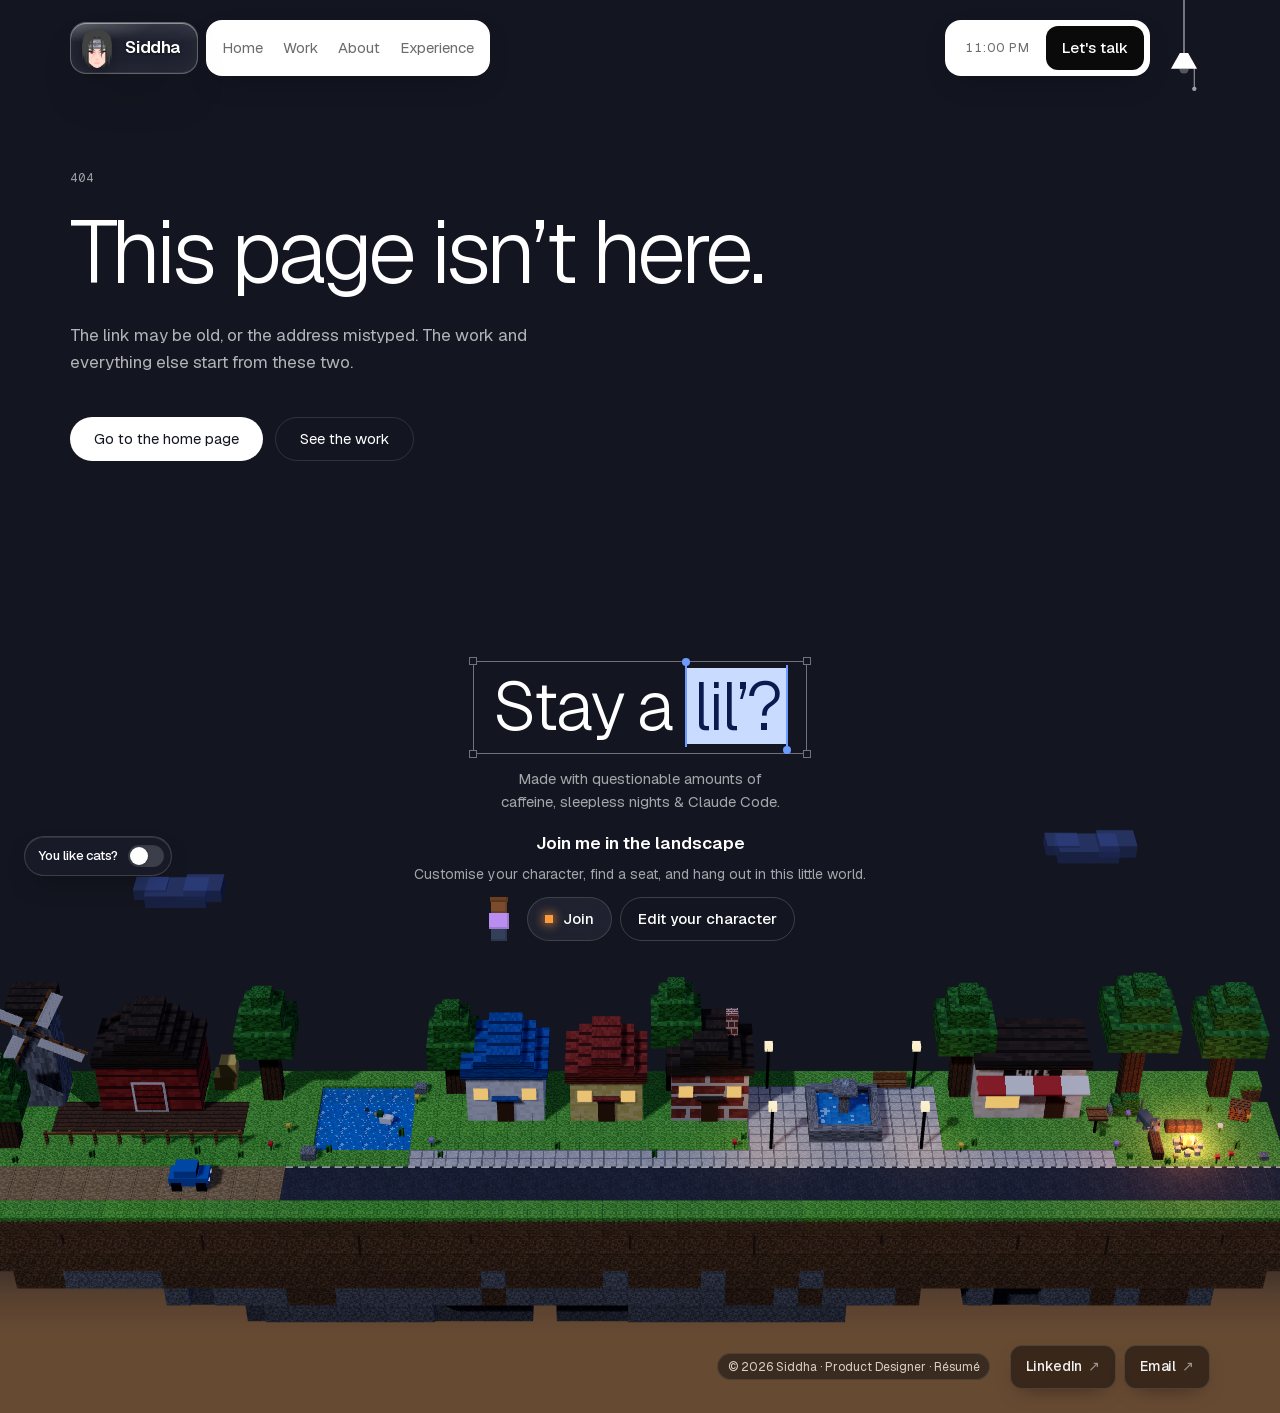
==== 404/index.html @ 47e1b4e4 "About: real story and photos in 'How I found my way in' Co-Authored-By: Claude Opus 5.5 <noreply@ant" ====
<!DOCTYPE html><html lang="en" class="archivo_fb1db8c6-module__tHKahq__variable geist_2a3e8324-module__XMOeAq__variable geist_mono_34594f47-module__jOBELG__variable mynerve_1ff57a8e-module__vpjd0a__variable instrument_sans_b2634caf-module__Nth_Eq__variable h-full"><head><meta charSet="utf-8"/><meta name="viewport" content="width=device-width, initial-scale=1"/><link rel="preload" as="image" href="/shared/logo.webp"/><link rel="stylesheet" href="/_next/static/chunks/3u2u24w1_x0y3.css" data-precedence="next"/><link rel="stylesheet" href="/_next/static/chunks/2bz30oyhv6aa2.css" data-precedence="next"/><link rel="stylesheet" href="/_next/static/chunks/0z22fqgwnwmde.css" data-precedence="next"/><link rel="stylesheet" href="/_next/static/chunks/1bhk3cw4v2pjk.css" data-precedence="next"/><link rel="preload" as="script" fetchPriority="low" href="/_next/static/chunks/3yfl9fgvivx3-.js"/><script src="/_next/static/chunks/11jq0c2_zavac.js" async=""></script><script src="/_next/static/chunks/196x_tfexoucg.js" async=""></script><script src="/_next/static/chunks/2_4nww4pyj1_y.js" async=""></script><script src="/_next/static/chunks/turbopack-2fgxie2dhonx-.js" async=""></script><script src="/_next/static/chunks/34f3ti51wpdht.js" async=""></script><script src="/_next/static/chunks/2tcs7qtximdkt.js" async=""></script><script src="/_next/static/chunks/1htuidkecpue9.js" async=""></script><script src="/_next/static/chunks/42_rir-4ufwjp.js" async=""></script><meta name="robots" content="noindex"/><meta name="next-size-adjust" content=""/><title>Page not found — Siddha</title><meta name="description" content="Product designer at Bajaj Finserv Health. Clinical and wellness products, AI in product, and the complex workflows underneath them."/><meta property="og:title" content="Siddha — Product Designer"/><meta property="og:description" content="Product designer at Bajaj Finserv Health. Clinical and wellness products, AI in product, and the complex workflows underneath them."/><meta property="og:type" content="website"/><meta name="twitter:card" content="summary"/><meta name="twitter:title" content="Siddha — Product Designer"/><meta name="twitter:description" content="Product designer at Bajaj Finserv Health. Clinical and wellness products, AI in product, and the complex workflows underneath them."/><link rel="icon" href="/icon.png?icon.27ct7h63vqytu.png" sizes="256x256" type="image/png"/><script>try{var s=(localStorage.getItem("siddha-theme")||"").split("|"),d=new Date(),h=d.getHours(),t=(s[0]==="dark"||s[0]==="light")&&+s[1]>d.getTime()?s[0]:(h>=18||h<6?"dark":"light");var e=document.documentElement;e.dataset.theme=t;e.style.colorScheme=t}catch(x){}</script><script src="/_next/static/chunks/0cz1d0mv5g_q7.js" noModule=""></script></head><body class="min-h-full flex flex-col bg-bg text-fg"><div hidden=""><!--$--><!--/$--></div><a href="#main" class="skip-link">Skip to content</a><div aria-hidden="true" class="CatEasterEgg-module__oI5_Va__stage"></div><button type="button" role="switch" aria-checked="false" class="CatEasterEgg-module__oI5_Va__toggle"><span>You like cats?</span><span aria-hidden="true" class="CatEasterEgg-module__oI5_Va__track"><span class="CatEasterEgg-module__oI5_Va__knob"></span></span></button><div class="site relative isolate flex flex-1 flex-col overflow-x-clip"><header class="pointer-events-none fixed inset-x-0 top-0 z-50 flex items-start justify-between gap-2 px-5 pt-4 sm:px-[clamp(1.5rem,5.5vw,5rem)] sm:pt-5"><div class="pointer-events-auto flex h-14 min-w-0 items-center gap-2"><a aria-label="Siddha, back to the start" data-tone="dark" class="glass-tone liquid-glass group relative flex h-[3.25rem] items-center gap-2 rounded-2xl px-1.5 text-[1.0625rem] font-semibold tracking-tight text-[color:var(--fg)] sm:pr-4" href="/"><span data-logo="true" class="logo-tilt relative size-10" style="--tx:0;--ty:0"><img alt="" width="40" height="40" decoding="async" data-nimg="1" class="size-10 drop-shadow-[0_4px_8px_rgba(0,0,0,0.35)]" style="color:transparent" src="/shared/logo.webp"/></span><span aria-hidden="true" class="relative hidden sm:inline">Siddha</span></a><nav aria-label="Primary" class="nav-day hidden items-center md:flex rounded-2xl bg-surface p-1.5 text-ink shadow-[0_10px_30px_-12px_rgba(0,0,0,0.35)] transition-colors duration-500"><ul class="flex items-center"><li><a class="flex min-h-11 items-center rounded-lg px-2.5 text-[0.9375rem] transition-colors duration-200 hover:bg-paper focus-visible:outline-ink! text-ink-2 hover:text-ink" href="/home/">Home</a></li><li><a class="flex min-h-11 items-center rounded-lg px-2.5 text-[0.9375rem] transition-colors duration-200 hover:bg-paper focus-visible:outline-ink! text-ink-2 hover:text-ink" href="/work/">Work</a></li><li><a class="flex min-h-11 items-center rounded-lg px-2.5 text-[0.9375rem] transition-colors duration-200 hover:bg-paper focus-visible:outline-ink! text-ink-2 hover:text-ink" href="/about/">About</a></li><li><a class="flex min-h-11 items-center rounded-lg px-2.5 text-[0.9375rem] transition-colors duration-200 hover:bg-paper focus-visible:outline-ink! text-ink-2 hover:text-ink" href="/home/#experience">Experience</a></li></ul></nav></div><div class="pointer-events-auto flex shrink-0 items-start gap-0.5 sm:gap-2"><div class="nav-day flex items-center gap-1 rounded-2xl bg-surface p-1.5 text-ink shadow-[0_10px_30px_-12px_rgba(0,0,0,0.35)] transition-colors duration-500 lg:pl-3"><span class="hidden lg:contents"><span class="ls-clock px-2" aria-hidden="true"></span></span><button type="button" aria-expanded="false" aria-controls="_R_lfivdb_" aria-label="Open menu" class="inline-flex size-11 items-center justify-center rounded-xl text-ink transition-colors duration-200 hover:bg-paper focus-visible:outline-ink! md:hidden"><svg xmlns="http://www.w3.org/2000/svg" width="20" height="20" viewBox="0 0 24 24" fill="none" stroke="currentColor" stroke-width="1.8" stroke-linecap="round" stroke-linejoin="round" class="lucide lucide-menu" aria-hidden="true"><path d="M4 5h16"></path><path d="M4 12h16"></path><path d="M4 19h16"></path></svg></button><a class="inline-flex min-h-11 shrink-0 items-center whitespace-nowrap rounded-xl bg-ink px-3.5 text-[0.9375rem] font-medium sm:px-4 lg:ml-1 text-on-ink transition-transform duration-200 hover:scale-[1.03] focus-visible:outline-ink! active:scale-[0.98]" href="/home/#contact">Let&#x27;s talk</a></div><span aria-hidden="true" class="-mr-2 block w-[52px] shrink-0 sm:mr-0"></span></div></header><div class="absolute right-3 top-0 z-50 sm:right-[clamp(1.5rem,5.5vw,5rem)]"><button type="button" aria-pressed="true" aria-label="Lamp on: light theme. Turn it off for the dark theme" title="Turn the lamp off (dark theme)" class="lamp"><svg viewBox="0 -8 32 72" width="44" height="99" aria-hidden="true"><defs><radialGradient id="lamp-glow"><stop offset="0" stop-color="var(--lamp-light)" stop-opacity="0.9"></stop><stop offset="1" stop-color="var(--lamp-light)" stop-opacity="0"></stop></radialGradient></defs><circle class="lamp-glow" cx="16" cy="46" r="15" fill="url(#lamp-glow)"></circle><line x1="16" y1="-8" x2="16" y2="31" stroke="currentColor" stroke-width="1.1" stroke-linecap="round" opacity="0.55"></line><path d="M13 30.5h6l6.5 11.5h-19z" fill="currentColor" stroke-linejoin="round"></path><path class="lamp-bulb" d="M12.5 42a3.5 3.5 0 0 0 7 0z"></path><g class="lamp-rays" stroke="currentColor" stroke-width="1.2" stroke-linecap="round"><line x1="16" y1="48" x2="16" y2="51" pathLength="1"></line><line x1="11.4" y1="46.6" x2="9.6" y2="48.8" pathLength="1"></line><line x1="20.6" y1="46.6" x2="22.4" y2="48.8" pathLength="1"></line></g><g class="lamp-pull"><line x1="23.5" y1="42" x2="23.5" y2="55" stroke="currentColor" stroke-width="0.9" stroke-linecap="round" opacity="0.5"></line><circle cx="23.5" cy="56.6" r="1.6" fill="currentColor" opacity="0.6"></circle></g></svg></button></div><div aria-hidden="true" class="h-[4.25rem] sm:h-[4.75rem]"></div><main id="main" class="flex-1"><div class="wrap pb-10 pt-16 sm:pt-24"><p class="eyebrow">404</p><h1 class="big mt-6 max-w-[12em] text-[clamp(2.2rem,7vw,5.5rem)]">This page isn’t here.</h1><p class="mt-6 max-w-[30em] text-[1.0625rem] leading-relaxed text-fg-2">The link may be old, or the address mistyped. The work and everything else start from these two.</p><div class="mt-10 flex flex-wrap gap-3"><a class="inline-flex min-h-11 items-center rounded-full bg-fg px-6 text-[0.9375rem] text-bg transition-colors duration-400 hover:bg-amber" href="/home/">Go to the home page</a><a class="inline-flex min-h-11 items-center rounded-full border border-line px-6 text-[0.9375rem] text-fg transition-colors duration-400 hover:border-fg" href="/work/">See the work</a></div></div></main><footer class="mt-24"><section aria-labelledby="stay-h" class="CityFooter-module__8IPcBa__footer"><div class="CityFooter-module__8IPcBa__stage"><div class="CityFooter-module__8IPcBa__canvas" aria-hidden="true"></div><div class="CityFooter-module__8IPcBa__head"><h2 id="stay-h" class="LiveHeading-module__ZGTRTa__heading CityFooter-module__8IPcBa__title"><span class="sr-only">Stay a lil’?</span><span class="LiveHeading-module__ZGTRTa__frame"><span aria-hidden="true" class="LiveHeading-module__ZGTRTa__line" data-line="true" style="--l:0"><span class="LiveHeading-module__ZGTRTa__ch" data-ch="true">S</span><span class="LiveHeading-module__ZGTRTa__ch" data-ch="true">t</span><span class="LiveHeading-module__ZGTRTa__ch" data-ch="true">a</span><span class="LiveHeading-module__ZGTRTa__ch" data-ch="true">y</span><span class="LiveHeading-module__ZGTRTa__ch" data-ch="true"> </span><span class="LiveHeading-module__ZGTRTa__ch" data-ch="true">a</span><span class="LiveHeading-module__ZGTRTa__ch" data-ch="true"> </span><span class="hx-selected LiveHeading-module__ZGTRTa__sel"><span class="LiveHeading-module__ZGTRTa__ch" data-ch="true">l</span><span class="LiveHeading-module__ZGTRTa__ch" data-ch="true">i</span><span class="LiveHeading-module__ZGTRTa__ch" data-ch="true">l</span><span class="LiveHeading-module__ZGTRTa__ch" data-ch="true">’</span><span class="LiveHeading-module__ZGTRTa__ch" data-ch="true">?</span><i class="hx-sel-edge is-start"></i><i class="hx-sel-edge is-end"></i></span></span><span class="LiveHeading-module__ZGTRTa__handles"><i aria-hidden="true" data-x="-1" data-y="-1"></i><i aria-hidden="true" data-x="1" data-y="-1"></i><i aria-hidden="true" data-x="-1" data-y="1"></i><button type="button" data-x="1" data-y="1" aria-label="Resize the heading: hold an arrow key, let go to spring back" tabindex="0"></button></span></span></h2><p class="CityFooter-module__8IPcBa__line">Made with questionable amounts of caffeine, sleepless nights &amp; Claude Code.</p><div class="CityFooter-module__8IPcBa__panel" data-panel="true"><div class="CityFooter-module__8IPcBa__inviteWrap"><p class="CityFooter-module__8IPcBa__inviteTitle">Join me in the landscape</p><p class="CityFooter-module__8IPcBa__soft">Customise your character, find a seat, and hang out in this little world.</p><div class="CityFooter-module__8IPcBa__actions"><span aria-hidden="true" class="CityFooter-module__8IPcBa__preview" style="--skin:#e0ac7e;--hair:#2b1d14;--shirt:#d96f3b"><i class="CityFooter-module__8IPcBa__pHair"></i><i class="CityFooter-module__8IPcBa__pHead"></i><i class="CityFooter-module__8IPcBa__pBody"></i><i class="CityFooter-module__8IPcBa__pLegs"></i></span><button type="button" class="CityFooter-module__8IPcBa__invite CityFooter-module__8IPcBa__glass"><span aria-hidden="true" class="CityFooter-module__8IPcBa__spark"></span>Join</button><button type="button" class="CityFooter-module__8IPcBa__ghost">Edit your character</button></div></div></div></div><p class="sr-only" role="status"></p><div class="CityFooter-module__8IPcBa__bubble" role="status" aria-live="polite"></div></div><div class="CityFooter-module__8IPcBa__base"><p class="CityFooter-module__8IPcBa__small">© <!-- -->2026<!-- --> <!-- -->Siddha<!-- --> · <!-- -->Product Designer<!-- --> · <a href="/home/Sathyasiddha_Pattanaik_Product_Designer_Resume.pdf" class="tap ulink hover:text-amber transition-colors duration-300">Résumé</a></p><ul class="CityFooter-module__8IPcBa__links" aria-label="Find me elsewhere"><li><a class="CityFooter-module__8IPcBa__link" href="https://www.linkedin.com/in/sathyasiddha-pattanaik/" target="_blank" rel="noopener noreferrer" aria-label="LinkedIn (opens in a new tab)">LinkedIn<span aria-hidden="true" class="CityFooter-module__8IPcBa__arrow">↗</span></a></li><li><a class="CityFooter-module__8IPcBa__link" href="mailto:sathyasiddhaux@gmail.com" aria-label="Email Siddha at sathyasiddhaux@gmail.com">Email<span aria-hidden="true" class="CityFooter-module__8IPcBa__arrow">↗</span></a></li></ul></div></section></footer><div aria-hidden="true" class="gradual-blur gradual-blur-page " style="position:fixed;pointer-events:none;opacity:0;transition:opacity 0.4s ease-out;z-index:130;height:6rem;width:100%;bottom:0;left:0;right:0"><div class="gradual-blur-inner"><div style="position:absolute;inset:0;mask-image:linear-gradient(to bottom, transparent 0%, black 20%, black 40%, transparent 60%);-webkit-mask-image:linear-gradient(to bottom, transparent 0%, black 20%, black 40%, transparent 60%);backdrop-filter:blur(0.167rem);-webkit-backdrop-filter:blur(0.167rem);opacity:1"></div><div style="position:absolute;inset:0;mask-image:linear-gradient(to bottom, transparent 20%, black 40%, black 60%, transparent 80%);-webkit-mask-image:linear-gradient(to bottom, transparent 20%, black 40%, black 60%, transparent 80%);backdrop-filter:blur(0.332rem);-webkit-backdrop-filter:blur(0.332rem);opacity:1"></div><div style="position:absolute;inset:0;mask-image:linear-gradient(to bottom, transparent 40%, black 60%, black 80%, transparent 100%);-webkit-mask-image:linear-gradient(to bottom, transparent 40%, black 60%, black 80%, transparent 100%);backdrop-filter:blur(0.754rem);-webkit-backdrop-filter:blur(0.754rem);opacity:1"></div><div style="position:absolute;inset:0;mask-image:linear-gradient(to bottom, transparent 60%, black 80%, black 100%);-webkit-mask-image:linear-gradient(to bottom, transparent 60%, black 80%, black 100%);backdrop-filter:blur(1.499rem);-webkit-backdrop-filter:blur(1.499rem);opacity:1"></div><div style="position:absolute;inset:0;mask-image:linear-gradient(to bottom, transparent 80%, black 100%);-webkit-mask-image:linear-gradient(to bottom, transparent 80%, black 100%);backdrop-filter:blur(2.000rem);-webkit-backdrop-filter:blur(2.000rem);opacity:1"></div></div></div></div><!--$--><!--/$--><script src="/_next/static/chunks/3yfl9fgvivx3-.js" id="_R_" async=""></script><script>(self.__next_f=self.__next_f||[]).push([0])</script><script>self.__next_f.push([1,"1:\"$Sreact.fragment\"\n2:I[54421,[\"/_next/static/chunks/34f3ti51wpdht.js\"],\"SmoothScroll\"]\n3:I[56439,[\"/_next/static/chunks/34f3ti51wpdht.js\"],\"PageTransition\"]\n4:I[47813,[\"/_next/static/chunks/34f3ti51wpdht.js\"],\"CatEasterEgg\"]\n5:I[39756,[\"/_next/static/chunks/34f3ti51wpdht.js\"],\"default\"]\n6:I[37457,[\"/_next/static/chunks/34f3ti51wpdht.js\"],\"default\"]\n7:I[66727,[\"/_next/static/chunks/34f3ti51wpdht.js\",\"/_next/static/chunks/2tcs7qtximdkt.js\",\"/_next/static/chunks/1htuidkecpue9.js\",\"/_next/static/chunks/42_rir-4ufwjp.js\"],\"Nav\"]\n8:I[66727,[\"/_next/static/chunks/34f3ti51wpdht.js\",\"/_next/static/chunks/2tcs7qtximdkt.js\",\"/_next/static/chunks/1htuidkecpue9.js\",\"/_next/static/chunks/42_rir-4ufwjp.js\"],\"NavSpacer\"]\n9:I[22016,[\"/_next/static/chunks/34f3ti51wpdht.js\",\"/_next/static/chunks/2tcs7qtximdkt.js\",\"/_next/static/chunks/1htuidkecpue9.js\",\"/_next/static/chunks/42_rir-4ufwjp.js\"],\"\"]\na:I[48616,[\"/_next/static/chunks/34f3ti51wpdht.js\",\"/_next/static/chunks/2tcs7qtximdkt.js\",\"/_next/static/chunks/1htuidkecpue9.js\",\"/_next/static/chunks/42_rir-4ufwjp.js\"],\"CityFooter\"]\nb:I[85064,[\"/_next/static/chunks/34f3ti51wpdht.js\",\"/_next/static/chunks/2tcs7qtximdkt.js\",\"/_next/static/chunks/1htuidkecpue9.js\",\"/_next/static/chunks/42_rir-4ufwjp.js\"],\"ScrollBlur\"]\n18:I[68027,[\"/_next/static/chunks/34f3ti51wpdht.js\"],\"default\",1]\n:HL[\"/_next/static/chunks/3u2u24w1_x0y3.css\",\"style\"]\n:HL[\"/_next/static/chunks/2bz30oyhv6aa2.css\",\"style\"]\n:HL[\"/_next/static/chunks/0z22fqgwnwmde.css\",\"style\"]\n:HL[\"/_next/static/chunks/1bhk3cw4v2pjk.css\",\"style\"]\n16:X\n"])</script><script>self.__next_f.push([1,"0:{\"P\":null,\"c\":[\"\",\"_not-found\",\"\"],\"q\":\"\",\"i\":false,\"f\":[[[\"\",{\"children\":[\"/_not-found\",{\"children\":[\"__PAGE__\",{},\"$undefined\",\"$undefined\",4608]},\"$undefined\",\"$undefined\",4608]},\"$undefined\",\"$undefined\",4624],[[\"$\",\"$1\",\"c\",{\"children\":[[[\"$\",\"link\",\"0\",{\"rel\":\"stylesheet\",\"href\":\"/_next/static/chunks/3u2u24w1_x0y3.css\",\"precedence\":\"next\",\"crossOrigin\":\"$undefined\",\"nonce\":\"$undefined\"}],[\"$\",\"link\",\"1\",{\"rel\":\"stylesheet\",\"href\":\"/_next/static/chunks/2bz30oyhv6aa2.css\",\"precedence\":\"next\",\"crossOrigin\":\"$undefined\",\"nonce\":\"$undefined\"}],[\"$\",\"script\",\"script-0\",{\"src\":\"/_next/static/chunks/34f3ti51wpdht.js\",\"async\":true,\"nonce\":\"$undefined\"}]],[\"$\",\"html\",null,{\"lang\":\"en\",\"className\":\"archivo_fb1db8c6-module__tHKahq__variable geist_2a3e8324-module__XMOeAq__variable geist_mono_34594f47-module__jOBELG__variable mynerve_1ff57a8e-module__vpjd0a__variable instrument_sans_b2634caf-module__Nth_Eq__variable h-full\",\"suppressHydrationWarning\":true,\"children\":[[\"$\",\"head\",null,{\"children\":[\"$\",\"script\",null,{\"dangerouslySetInnerHTML\":{\"__html\":\"try{var s=(localStorage.getItem(\\\"siddha-theme\\\")||\\\"\\\").split(\\\"|\\\"),d=new Date(),h=d.getHours(),t=(s[0]===\\\"dark\\\"||s[0]===\\\"light\\\")\u0026\u0026+s[1]\u003ed.getTime()?s[0]:(h\u003e=18||h\u003c6?\\\"dark\\\":\\\"light\\\");var e=document.documentElement;e.dataset.theme=t;e.style.colorScheme=t}catch(x){}\"}}]}],[\"$\",\"body\",null,{\"className\":\"min-h-full flex flex-col bg-bg text-fg\",\"children\":[[\"$\",\"a\",null,{\"href\":\"#main\",\"className\":\"skip-link\",\"children\":\"Skip to content\"}],[\"$\",\"$L2\",null,{}],[\"$\",\"$L3\",null,{}],[\"$\",\"$L4\",null,{}],[\"$\",\"$L5\",null,{\"parallelRouterKey\":\"children\",\"error\":\"$undefined\",\"errorStyles\":\"$undefined\",\"errorScripts\":\"$undefined\",\"template\":[\"$\",\"$L6\",null,{}],\"templateStyles\":\"$undefined\",\"templateScripts\":\"$undefined\",\"notFound\":[[\"$\",\"div\",null,{\"className\":\"site relative isolate flex flex-1 flex-col overflow-x-clip\",\"children\":[[\"$\",\"$L7\",null,{}],[\"$\",\"$L8\",null,{}],[\"$\",\"main\",null,{\"id\":\"main\",\"className\":\"flex-1\",\"children\":[\"$\",\"div\",null,{\"className\":\"wrap pb-10 pt-16 sm:pt-24\",\"children\":[[\"$\",\"p\",null,{\"className\":\"eyebrow\",\"children\":\"404\"}],[\"$\",\"h1\",null,{\"className\":\"big mt-6 max-w-[12em] text-[clamp(2.2rem,7vw,5.5rem)]\",\"children\":\"This page isn’t here.\"}],[\"$\",\"p\",null,{\"className\":\"mt-6 max-w-[30em] text-[1.0625rem] leading-relaxed text-fg-2\",\"children\":\"The link may be old, or the address mistyped. The work and everything else start from these two.\"}],[\"$\",\"div\",null,{\"className\":\"mt-10 flex flex-wrap gap-3\",\"children\":[[\"$\",\"$L9\",null,{\"href\":\"/home\",\"className\":\"inline-flex min-h-11 items-center rounded-full bg-fg px-6 text-[0.9375rem] text-bg transition-colors duration-400 hover:bg-amber\",\"children\":\"Go to the home page\"}],[\"$\",\"$L9\",null,{\"href\":\"/work\",\"className\":\"inline-flex min-h-11 items-center rounded-full border border-line px-6 text-[0.9375rem] text-fg transition-colors duration-400 hover:border-fg\",\"children\":\"See the work\"}]]}]]}]}],[\"$\",\"footer\",null,{\"className\":\"mt-24\",\"children\":[\"$\",\"$La\",null,{\"extra\":[\" · \",[\"$\",\"a\",null,{\"href\":\"/home/Sathyasiddha_Pattanaik_Product_Designer_Resume.pdf\",\"className\":\"tap ulink hover:text-amber transition-colors duration-300\",\"children\":\"Résumé\"}]]}]}],[\"$\",\"$Lb\",null,{}]]}],[[\"$\",\"link\",\"0\",{\"rel\":\"stylesheet\",\"href\":\"/_next/static/chunks/0z22fqgwnwmde.css\",\"precedence\":\"next\",\"crossOrigin\":\"$undefined\",\"nonce\":\"$undefined\"}],[\"$\",\"link\",\"1\",{\"rel\":\"stylesheet\",\"href\":\"/_next/static/chunks/1bhk3cw4v2pjk.css\",\"precedence\":\"next\",\"crossOrigin\":\"$undefined\",\"nonce\":\"$undefined\"}]]],\"forbidden\":\"$undefined\",\"unauthorized\":\"$undefined\"}]]}]]}]]}],{\"children\":[[\"$\",\"$1\",\"c\",{\"children\":[null,[\"$\",\"$L5\",null,{\"parallelRouterKey\":\"children\",\"error\":\"$undefined\",\"errorStyles\":\"$undefined\",\"errorScripts\":\"$undefined\",\"template\":[\"$\",\"$L6\",null,{}],\"templateStyles\":\"$undefined\",\"templateScripts\":\"$undefined\",\"notFound\":\"$undefined\",\"forbidden\":\"$undefined\",\"unauthorized\":\"$undefined\"}]]}],{\"children\":[[\"$\",\"$1\",\"c\",{\"children\":[[\"$\",\"div\",null,{\"className\":\"site relative isolate flex flex-1 flex-col overflow-x-clip\",\"children\":[[\"$\",\"$L7\",null,{}],[\"$\",\"$L8\",null,{}],[\"$\",\"main\",null,{\"id\":\"main\",\"className\":\"flex-1\",\"children\":[\"$\",\"div\",null,{\"className\":\"wrap pb-10 pt-16 sm:pt-24\",\"children\":[[\"$\",\"p\",null,{\"className\":\"eyebrow\",\"children\":\"404\"}],[\"$\",\"h1\",null,{\"className\":\"big mt-6 max-w-[12em] text-[clamp(2.2rem,7vw,5.5rem)]\",\"children\":\"This page isn’t here.\"}],[\"$\",\"p\",null,{\"className\":\"mt-6 max-w-[30em] text-[1.0625rem] leading-relaxed text-fg-2\",\"children\":\"The link may be old, or the address mistyped. The work and everything else start from these two.\"}],[\"$\",\"div\",null,{\"className\":\"mt-10 flex flex-wrap gap-3\",\"children\":[\"$Lc\",\"$Ld\"]}]]}]}],\"$Le\",\"$Lf\"]}],[\"$L10\",\"$L11\",\"$L12\",\"$L13\",\"$L14\"],\"$L15\"]}],{},null,false,null]},null,false,\"$16\"]},null,false,null],\"$L17\",false]],\"m\":\"$undefined\",\"G\":[\"$18\",[\"$L19\",\"$L1a\"]],\"S\":true,\"h\":null,\"r\":\"$undefined\",\"s\":\"$undefined\",\"a\":\"$undefined\",\"l\":\"$undefined\",\"p\":\"$undefined\",\"d\":\"$undefined\",\"b\":\"JZh4Pak0elbrjH0KnNbYG\"}\n"])</script><script>self.__next_f.push([1,"1b:I[97367,[\"/_next/static/chunks/34f3ti51wpdht.js\"],\"OutletBoundary\"]\n1c:\"$Sreact.suspense\"\n1e:I[97367,[\"/_next/static/chunks/34f3ti51wpdht.js\"],\"ViewportBoundary\"]\n20:I[97367,[\"/_next/static/chunks/34f3ti51wpdht.js\"],\"MetadataBoundary\"]\nc:[\"$\",\"$L9\",null,{\"href\":\"/home\",\"className\":\"inline-flex min-h-11 items-center rounded-full bg-fg px-6 text-[0.9375rem] text-bg transition-colors duration-400 hover:bg-amber\",\"children\":\"Go to the home page\"}]\nd:[\"$\",\"$L9\",null,{\"href\":\"/work\",\"className\":\"inline-flex min-h-11 items-center rounded-full border border-line px-6 text-[0.9375rem] text-fg transition-colors duration-400 hover:border-fg\",\"children\":\"See the work\"}]\ne:[\"$\",\"footer\",null,{\"className\":\"mt-24\",\"children\":[\"$\",\"$La\",null,{\"extra\":[\" · \",[\"$\",\"a\",null,{\"href\":\"/home/Sathyasiddha_Pattanaik_Product_Designer_Resume.pdf\",\"className\":\"tap ulink hover:text-amber transition-colors duration-300\",\"children\":\"Résumé\"}]]}]}]\nf:[\"$\",\"$Lb\",null,{}]\n10:[\"$\",\"link\",\"0\",{\"rel\":\"stylesheet\",\"href\":\"/_next/static/chunks/0z22fqgwnwmde.css\",\"precedence\":\"next\",\"crossOrigin\":\"$undefined\",\"nonce\":\"$undefined\"}]\n11:[\"$\",\"link\",\"1\",{\"rel\":\"stylesheet\",\"href\":\"/_next/static/chunks/1bhk3cw4v2pjk.css\",\"precedence\":\"next\",\"crossOrigin\":\"$undefined\",\"nonce\":\"$undefined\"}]\n12:[\"$\",\"script\",\"script-0\",{\"src\":\"/_next/static/chunks/2tcs7qtximdkt.js\",\"async\":true,\"nonce\":\"$undefined\"}]\n13:[\"$\",\"script\",\"script-1\",{\"src\":\"/_next/static/chunks/1htuidkecpue9.js\",\"async\":true,\"nonce\":\"$undefined\"}]\n14:[\"$\",\"script\",\"script-2\",{\"src\":\"/_next/static/chunks/42_rir-4ufwjp.js\",\"async\":true,\"nonce\":\"$undefined\"}]\n15:[\"$\",\"$L1b\",null,{\"children\":[\"$\",\"$1c\",null,{\"name\":\"Next.MetadataOutlet\",\"children\":\"$@1d\"}]}]\n17:[\"$\",\"$1\",\"h\",{\"children\":[[\"$\",\"meta\",null,{\"name\":\"robots\",\"content\":\"noindex\"}],[\"$\",\"$L1e\",null,{\"children\":\"$L1f\"}],[\"$\",\"div\",null,{\"hidden\":true,\"children\":[\"$\",\"$L20\",null,{\"children\":[\"$\",\"$1c\",null,{\"name\":\"Next.Metadata\",\"children\":\"$L21\"}]}]}],[\"$\",\"meta\",null,{\"name\":\"next-size-adjust\",\"content\":\"\"}]]}]\n19:[\"$\",\"link\",\"0\",{\"rel\":\"stylesheet\",\"href\":\"/_next/static/chunks/3u2u24w1_x0y3.css\",\"precedence\":\"next\",\"crossOrigin\":\"$undefined\",\"nonce\":\"$undefined\"}]\n1a:[\"$\",\"link\",\"1\",{\"rel\":\"stylesheet\",\"href\":\"/_next/static/chunks/2bz30oyhv6aa2.css\",\"precedence\":\"next\",\"crossOrigin\":\"$undefined\",\"nonce\":\"$undefined\"}]\n"])</script><script>self.__next_f.push([1,"16:C\n1f:[[\"$\",\"meta\",\"0\",{\"charSet\":\"utf-8\"}],[\"$\",\"meta\",\"1\",{\"name\":\"viewport\",\"content\":\"width=device-width, initial-scale=1\"}]]\n"])</script><script>self.__next_f.push([1,"22:I[27201,[\"/_next/static/chunks/34f3ti51wpdht.js\"],\"IconMark\"]\n1d:null\n21:[[\"$\",\"title\",\"0\",{\"children\":\"Page not found — Siddha\"}],[\"$\",\"meta\",\"1\",{\"name\":\"description\",\"content\":\"Product designer at Bajaj Finserv Health. Clinical and wellness products, AI in product, and the complex workflows underneath them.\"}],[\"$\",\"meta\",\"2\",{\"property\":\"og:title\",\"content\":\"Siddha — Product Designer\"}],[\"$\",\"meta\",\"3\",{\"property\":\"og:description\",\"content\":\"Product designer at Bajaj Finserv Health. Clinical and wellness products, AI in product, and the complex workflows underneath them.\"}],[\"$\",\"meta\",\"4\",{\"property\":\"og:type\",\"content\":\"website\"}],[\"$\",\"meta\",\"5\",{\"name\":\"twitter:card\",\"content\":\"summary\"}],[\"$\",\"meta\",\"6\",{\"name\":\"twitter:title\",\"content\":\"Siddha — Product Designer\"}],[\"$\",\"meta\",\"7\",{\"name\":\"twitter:description\",\"content\":\"Product designer at Bajaj Finserv Health. Clinical and wellness products, AI in product, and the complex workflows underneath them.\"}],[\"$\",\"link\",\"8\",{\"rel\":\"icon\",\"href\":\"/icon.png?icon.27ct7h63vqytu.png\",\"sizes\":\"256x256\",\"type\":\"image/png\"}],[\"$\",\"$L22\",\"9\",{}]]\n"])</script></body></html>
---- _next/static/chunks/3u2u24w1_x0y3.css ----
@layer properties{@supports (((-webkit-hyphens:none)) and (not (margin-trim:inline))) or ((-moz-orient:inline) and (not (color:rgb(from red r g b)))){*,:before,:after,::backdrop{--tw-translate-x:0;--tw-translate-y:0;--tw-translate-z:0;--tw-scale-x:1;--tw-scale-y:1;--tw-scale-z:1;--tw-rotate-x:initial;--tw-rotate-y:initial;--tw-rotate-z:initial;--tw-skew-x:initial;--tw-skew-y:initial;--tw-space-y-reverse:0;--tw-border-style:solid;--tw-gradient-position:initial;--tw-gradient-from:#0000;--tw-gradient-via:#0000;--tw-gradient-to:#0000;--tw-gradient-stops:initial;--tw-gradient-via-stops:initial;--tw-gradient-from-position:0%;--tw-gradient-via-position:50%;--tw-gradient-to-position:100%;--tw-leading:initial;--tw-font-weight:initial;--tw-tracking:initial;--tw-shadow:0 0 #0000;--tw-shadow-color:initial;--tw-shadow-alpha:100%;--tw-inset-shadow:0 0 #0000;--tw-inset-shadow-color:initial;--tw-inset-shadow-alpha:100%;--tw-ring-color:initial;--tw-ring-shadow:0 0 #0000;--tw-inset-ring-color:initial;--tw-inset-ring-shadow:0 0 #0000;--tw-ring-inset:initial;--tw-ring-offset-width:0px;--tw-ring-offset-color:#fff;--tw-ring-offset-shadow:0 0 #0000;--tw-outline-style:solid;--tw-blur:initial;--tw-brightness:initial;--tw-contrast:initial;--tw-grayscale:initial;--tw-hue-rotate:initial;--tw-invert:initial;--tw-opacity:initial;--tw-saturate:initial;--tw-sepia:initial;--tw-drop-shadow:initial;--tw-drop-shadow-color:initial;--tw-drop-shadow-alpha:100%;--tw-drop-shadow-size:initial;--tw-backdrop-blur:initial;--tw-backdrop-brightness:initial;--tw-backdrop-contrast:initial;--tw-backdrop-grayscale:initial;--tw-backdrop-hue-rotate:initial;--tw-backdrop-invert:initial;--tw-backdrop-opacity:initial;--tw-backdrop-saturate:initial;--tw-backdrop-sepia:initial;--tw-duration:initial;--tw-ease:initial}}}@layer theme{:root,:host{--font-sans:var(--font-q-sans);--color-neutral-900:#171717;--color-neutral-950:#0a0a0a;--color-black:#000;--color-white:#fff;--spacing:.25rem;--text-sm:.875rem;--text-sm--line-height:calc(1.25 / .875);--text-base:1rem;--text-base--line-height:calc(1.5 / 1);--text-lg:1.125rem;--text-lg--line-height:calc(1.75 / 1.125);--font-weight-light:300;--font-weight-normal:400;--font-weight-medium:500;--font-weight-semibold:600;--font-weight-bold:700;--font-weight-extrabold:800;--font-weight-black:900;--tracking-tight:-.025em;--tracking-normal:0em;--leading-tight:1.25;--leading-snug:1.375;--leading-relaxed:1.625;--radius-md:.375rem;--radius-lg:.5rem;--radius-xl:.75rem;--radius-2xl:1rem;--ease-in:cubic-bezier(.4, 0, 1, 1);--ease-out:cubic-bezier(0, 0, .2, 1);--ease-in-out:cubic-bezier(.4, 0, .2, 1);--blur-sm:8px;--blur-md:12px;--blur-xl:24px;--default-transition-duration:.15s;--default-transition-timing-function:cubic-bezier(.4, 0, .2, 1);--default-font-family:var(--font-q-sans);--default-mono-font-family:var(--font-q-mono);--color-ink:var(--ink);--color-ink-2:rgb(var(--ink-rgb) / .6);--color-ink-3:rgb(var(--ink-rgb) / .6)}@supports (color:lab(0% 0 0)){:root,:host{--color-neutral-900:lab(7.78201% -.0000149012 0);--color-neutral-950:lab(2.75381% 0 0)}}}@layer base{*,:after,:before,::backdrop{box-sizing:border-box;border:0 solid;margin:0;padding:0}::file-selector-button{box-sizing:border-box;border:0 solid;margin:0;padding:0}html,:host{-webkit-text-size-adjust:100%;tab-size:4;line-height:1.5;font-family:var(--default-font-family,-apple-system, BlinkMacSystemFont, "Segoe UI", Roboto, "Helvetica Neue", "Noto Sans", Arial, sans-serif, "Apple Color Emoji", "Segoe UI Emoji", "Segoe UI Symbol", "Noto Color Emoji");font-feature-settings:var(--default-font-feature-settings,normal);font-variation-settings:var(--default-font-variation-settings,normal);-webkit-tap-highlight-color:transparent}hr{height:0;color:inherit;border-top-width:1px}abbr:where([title]){-webkit-text-decoration:underline dotted;text-decoration:underline dotted}h1,h2,h3,h4,h5,h6{font-size:inherit;font-weight:inherit}a{color:inherit;-webkit-text-decoration:inherit;-webkit-text-decoration:inherit;-webkit-text-decoration:inherit;-webkit-text-decoration:inherit;text-decoration:inherit}b,strong{font-weight:bolder}code,kbd,samp,pre{font-family:var(--default-mono-font-family,ui-monospace, SFMono-Regular, Menlo, Monaco, Consolas, "Liberation Mono", "Courier New", monospace);font-feature-settings:var(--default-mono-font-feature-settings,normal);font-variation-settings:var(--default-mono-font-variation-settings,normal);font-size:1em}small{font-size:80%}sub,sup{vertical-align:baseline;font-size:75%;line-height:0;position:relative}sub{bottom:-.25em}sup{top:-.5em}table{text-indent:0;border-color:inherit;border-collapse:collapse}:-moz-focusring:where(:not(iframe)){outline:auto}progress{vertical-align:baseline}summary{display:list-item}ol,ul,menu{list-style:none}img,svg,video,canvas,audio,iframe,embed,object{vertical-align:middle;display:block}img,video{max-width:100%;height:auto}button,input,select,optgroup,textarea{font:inherit;font-feature-settings:inherit;font-variation-settings:inherit;letter-spacing:inherit;color:inherit;opacity:1;background-color:#0000;border-radius:0}::file-selector-button{font:inherit;font-feature-settings:inherit;font-variation-settings:inherit;letter-spacing:inherit;color:inherit;opacity:1;background-color:#0000;border-radius:0}:where(select:is([multiple],[size])) optgroup{font-weight:bolder}:where(select:is([multiple],[size])) optgroup option{padding-inline-start:20px}::file-selector-button{margin-inline-end:4px}::placeholder{opacity:1}@supports (not ((-webkit-appearance:-apple-pay-button))) or (contain-intrinsic-size:1px){::placeholder{color:currentColor}@supports (color:color-mix(in lab, red, red)){::placeholder{color:color-mix(in oklab, currentcolor 50%, transparent)}}}textarea{resize:vertical}::-webkit-search-decoration{-webkit-appearance:none}::-webkit-date-and-time-value{min-height:1lh;text-align:inherit}::-webkit-datetime-edit{display:inline-flex}::-webkit-datetime-edit-fields-wrapper{padding:0}::-webkit-datetime-edit{padding-block:0}::-webkit-datetime-edit-year-field{padding-block:0}::-webkit-datetime-edit-month-field{padding-block:0}::-webkit-datetime-edit-day-field{padding-block:0}::-webkit-datetime-edit-hour-field{padding-block:0}::-webkit-datetime-edit-minute-field{padding-block:0}::-webkit-datetime-edit-second-field{padding-block:0}::-webkit-datetime-edit-millisecond-field{padding-block:0}::-webkit-datetime-edit-meridiem-field{padding-block:0}::-webkit-calendar-picker-indicator{line-height:1}:-moz-ui-invalid{box-shadow:none}button,input:where([type=button],[type=reset],[type=submit]){appearance:button}::file-selector-button{appearance:button}::-webkit-inner-spin-button{height:auto}::-webkit-outer-spin-button{height:auto}[hidden]:where(:not([hidden=until-found])){display:none!important}}@layer components;@layer utilities{.pointer-events-auto{pointer-events:auto}.pointer-events-none{pointer-events:none}.collapse{visibility:collapse}.invisible{visibility:hidden}.visible{visibility:visible}.sr-only{clip-path:inset(50%);white-space:nowrap;border-width:0;width:1px;height:1px;margin:-1px;padding:0;position:absolute;overflow:hidden}.absolute{position:absolute}.fixed{position:fixed}.relative{position:relative}.static{position:static}.sticky{position:sticky}.inset-0{inset:0}.inset-\[3px\]{inset:3px}.inset-\[5px\]{inset:5px}.inset-x-0{inset-inline:0}.inset-x-3{inset-inline:calc(var(--spacing) * 3)}.inset-x-5{inset-inline:calc(var(--spacing) * 5)}.inset-x-\[9\%\]{inset-inline:9%}.inset-x-\[10px\]{inset-inline:10px}.-top-3{top:calc(var(--spacing) * -3)}.-top-4{top:calc(var(--spacing) * -4)}.-top-8{top:calc(var(--spacing) * -8)}.-top-16{top:calc(var(--spacing) * -16)}.top-0{top:0}.top-3{top:calc(var(--spacing) * 3)}.top-5{top:calc(var(--spacing) * 5)}.top-\[6\%\]{top:6%}.top-\[6\.25rem\]{top:6.25rem}.top-\[10px\]{top:10px}.top-\[17px\]{top:17px}.top-\[22\%\]{top:22%}.top-\[24\%\]{top:24%}.top-\[26\%\]{top:26%}.-right-3{right:calc(var(--spacing) * -3)}.-right-8{right:calc(var(--spacing) * -8)}.-right-10{right:calc(var(--spacing) * -10)}.right-0{right:0}.right-2{right:calc(var(--spacing) * 2)}.right-3{right:calc(var(--spacing) * 3)}.right-6{right:calc(var(--spacing) * 6)}.-bottom-1\.5{bottom:calc(var(--spacing) * -1.5)}.-bottom-3{bottom:calc(var(--spacing) * -3)}.-bottom-5{bottom:calc(var(--spacing) * -5)}.-bottom-px{bottom:-1px}.bottom-0{bottom:0}.bottom-2{bottom:calc(var(--spacing) * 2)}.bottom-3{bottom:calc(var(--spacing) * 3)}.bottom-6{bottom:calc(var(--spacing) * 6)}.bottom-7{bottom:calc(var(--spacing) * 7)}.bottom-\[5px\]{bottom:5px}.bottom-\[7px\]{bottom:7px}.bottom-\[38\%\]{bottom:38%}.-left-3{left:calc(var(--spacing) * -3)}.-left-5{left:calc(var(--spacing) * -5)}.left-0{left:0}.left-1\/2{left:50%}.left-3{left:calc(var(--spacing) * 3)}.left-4{left:calc(var(--spacing) * 4)}.left-6{left:calc(var(--spacing) * 6)}.left-10{left:calc(var(--spacing) * 10)}.isolate{isolation:isolate}.z-0{z-index:0}.z-10{z-index:10}.z-40{z-index:40}.z-50{z-index:50}.z-\[1\]{z-index:1}.z-\[2\]{z-index:2}.z-\[3\]{z-index:3}.z-\[300\]{z-index:300}.order-1{order:1}.order-2{order:2}.order-3{order:3}.order-4{order:4}.order-5{order:5}.order-6{order:6}.order-7{order:7}.order-first{order:-9999}.col-span-2{grid-column:span 2/span 2}.container{width:100%}@media (min-width:40rem){.container{max-width:40rem}}@media (min-width:48rem){.container{max-width:48rem}}@media (min-width:64rem){.container{max-width:64rem}}@media (min-width:80rem){.container{max-width:80rem}}@media (min-width:96rem){.container{max-width:96rem}}.m-0{margin:0}.mx-auto{margin-inline:auto}.my-2\.5{margin-block:calc(var(--spacing) * 2.5)}.-mt-0\.5{margin-top:calc(var(--spacing) * -.5)}.-mt-6{margin-top:calc(var(--spacing) * -6)}.-mt-10{margin-top:calc(var(--spacing) * -10)}.mt-0\.5{margin-top:calc(var(--spacing) * .5)}.mt-1{margin-top:var(--spacing)}.mt-2{margin-top:calc(var(--spacing) * 2)}.mt-2\.5{margin-top:calc(var(--spacing) * 2.5)}.mt-3{margin-top:calc(var(--spacing) * 3)}.mt-4{margin-top:calc(var(--spacing) * 4)}.mt-5{margin-top:calc(var(--spacing) * 5)}.mt-6{margin-top:calc(var(--spacing) * 6)}.mt-7{margin-top:calc(var(--spacing) * 7)}.mt-8{margin-top:calc(var(--spacing) * 8)}.mt-10{margin-top:calc(var(--spacing) * 10)}.mt-12{margin-top:calc(var(--spacing) * 12)}.mt-16{margin-top:calc(var(--spacing) * 16)}.mt-24{margin-top:calc(var(--spacing) * 24)}.mt-\[0\.2em\]{margin-top:.2em}.mt-\[0\.05em\]{margin-top:.05em}.-mr-2{margin-right:calc(var(--spacing) * -2)}.mr-\[0\.2em\]{margin-right:.2em}.mr-\[0\.3em\]{margin-right:.3em}.ml-\[0\.12em\]{margin-left:.12em}.line-clamp-2{-webkit-line-clamp:2;-webkit-box-orient:vertical;display:-webkit-box;overflow:hidden}.block{display:block}.contents{display:contents}.flex{display:flex}.grid{display:grid}.hidden{display:none}.inline{display:inline}.inline-block{display:inline-block}.inline-flex{display:inline-flex}.table{display:table}.aspect-\[1\.45\]{aspect-ratio:1.45}.aspect-\[3\/2\]{aspect-ratio:3/2}.aspect-\[3\/4\]{aspect-ratio:3/4}.aspect-\[4\/3\]{aspect-ratio:4/3}.aspect-\[4\/5\]{aspect-ratio:4/5}.aspect-\[5\/4\]{aspect-ratio:5/4}.aspect-\[9\/16\]{aspect-ratio:9/16}.aspect-\[840\/1760\]{aspect-ratio:840/1760}.aspect-\[2048\/1324\]{aspect-ratio:2048/1324}.aspect-square{aspect-ratio:1}.size-1\.5{width:calc(var(--spacing) * 1.5);height:calc(var(--spacing) * 1.5)}.size-2{width:calc(var(--spacing) * 2);height:calc(var(--spacing) * 2)}.size-4{width:calc(var(--spacing) * 4);height:calc(var(--spacing) * 4)}.size-7{width:calc(var(--spacing) * 7);height:calc(var(--spacing) * 7)}.size-10{width:calc(var(--spacing) * 10);height:calc(var(--spacing) * 10)}.size-11{width:calc(var(--spacing) * 11);height:calc(var(--spacing) * 11)}.size-12{width:calc(var(--spacing) * 12);height:calc(var(--spacing) * 12)}.size-14{width:calc(var(--spacing) * 14);height:calc(var(--spacing) * 14)}.h-1\/2{height:50%}.h-2\.5{height:calc(var(--spacing) * 2.5)}.h-3{height:calc(var(--spacing) * 3)}.h-4{height:calc(var(--spacing) * 4)}.h-6{height:calc(var(--spacing) * 6)}.h-7{height:calc(var(--spacing) * 7)}.h-14{height:calc(var(--spacing) * 14)}.h-16{height:calc(var(--spacing) * 16)}.h-24{height:calc(var(--spacing) * 24)}.h-146{height:calc(var(--spacing) * 146)}.h-\[1\.05em\]{height:1.05em}.h-\[3\.25rem\]{height:3.25rem}.h-\[4\.25rem\]{height:4.25rem}.h-\[23\.5rem\]{height:23.5rem}.h-\[30px\]{height:30px}.h-\[100svh\]{height:100svh}.h-auto{height:auto}.h-full{height:100%}.h-max{height:max-content}.h-px{height:1px}.min-h-8{min-height:calc(var(--spacing) * 8)}.min-h-11{min-height:calc(var(--spacing) * 11)}.min-h-12{min-height:calc(var(--spacing) * 12)}.min-h-\[100svh\]{min-height:100svh}.min-h-\[calc\(100svh-4\.875rem\)\]{min-height:calc(100svh - 4.875rem)}.min-h-full{min-height:100%}.w-8{width:calc(var(--spacing) * 8)}.w-10{width:calc(var(--spacing) * 10)}.w-20{width:calc(var(--spacing) * 20)}.w-24{width:calc(var(--spacing) * 24)}.w-40{width:calc(var(--spacing) * 40)}.w-44{width:calc(var(--spacing) * 44)}.w-\[0\.42em\]{width:.42em}.w-\[30\%\]{width:30%}.w-\[34\%\]{width:34%}.w-\[52px\]{width:52px}.w-\[78\%\]{width:78%}.w-\[min\(17rem\,78\%\)\]{width:min(17rem,78%)}.w-\[min\(18\.3rem\,86vw\)\]{width:min(18.3rem,86vw)}.w-\[min\(19rem\,86vw\)\]{width:min(19rem,86vw)}.w-\[min\(44rem\,92vw\)\]{width:min(44rem,92vw)}.w-full{width:100%}.max-w-\[12em\]{max-width:12em}.max-w-\[22em\]{max-width:22em}.max-w-\[24em\]{max-width:24em}.max-w-\[24rem\]{max-width:24rem}.max-w-\[28em\]{max-width:28em}.max-w-\[30em\]{max-width:30em}.max-w-\[46rem\]{max-width:46rem}.max-w-\[62rem\]{max-width:62rem}.max-w-\[600px\]{max-width:600px}.max-w-full{max-width:100%}.min-w-0{min-width:0}.min-w-\[118px\]{min-width:118px}.flex-1{flex:1}.flex-shrink,.shrink{flex-shrink:1}.shrink-0{flex-shrink:0}.grow{flex-grow:1}.origin-top{transform-origin:top}.-translate-x-1\/2{--tw-translate-x:calc(calc(1 / 2 * 100%) * -1);translate:var(--tw-translate-x) var(--tw-translate-y)}.translate-y-1{--tw-translate-y:var(--spacing);translate:var(--tw-translate-x) var(--tw-translate-y)}.translate-y-2{--tw-translate-y:calc(var(--spacing) * 2);translate:var(--tw-translate-x) var(--tw-translate-y)}.translate-y-\[-0\.25em\]{--tw-translate-y:-.25em;translate:var(--tw-translate-x) var(--tw-translate-y)}.translate-y-\[0\.14em\]{--tw-translate-y:.14em;translate:var(--tw-translate-x) var(--tw-translate-y)}.translate-y-\[8\%\]{--tw-translate-y:8%;translate:var(--tw-translate-x) var(--tw-translate-y)}.scale-95{--tw-scale-x:95%;--tw-scale-y:95%;--tw-scale-z:95%;scale:var(--tw-scale-x) var(--tw-scale-y)}.-rotate-3{rotate:-3deg}.-rotate-\[1\.5deg\]{rotate:-1.5deg}.-rotate-\[5deg\]{rotate:-5deg}.-rotate-\[18deg\]{rotate:-18deg}.-rotate-\[24deg\]{rotate:-24deg}.-rotate-\[32deg\]{rotate:-32deg}.\[rotate\:calc\(var\(--tilt\)\*0\.5\)\]{rotate:calc(var(--tilt) * .5)}.rotate-3{rotate:3deg}.transform{transform:var(--tw-rotate-x,) var(--tw-rotate-y,) var(--tw-rotate-z,) var(--tw-skew-x,) var(--tw-skew-y,)}.cursor-none{cursor:none}.cursor-pointer{cursor:pointer}.resize{resize:both}.scroll-mt-0{scroll-margin-top:0}.scroll-mt-8{scroll-margin-top:calc(var(--spacing) * 8)}.scroll-mt-20{scroll-margin-top:calc(var(--spacing) * 20)}.scroll-mt-24{scroll-margin-top:calc(var(--spacing) * 24)}.columns-2{columns:2}.break-inside-avoid{break-inside:avoid}.grid-cols-2{grid-template-columns:repeat(2,minmax(0,1fr))}.grid-cols-\[5\.5rem_1fr\]{grid-template-columns:5.5rem 1fr}.flex-col{flex-direction:column}.flex-wrap{flex-wrap:wrap}.place-items-center{place-items:center}.items-baseline{align-items:baseline}.items-center{align-items:center}.items-end{align-items:flex-end}.items-start{align-items:flex-start}.justify-between{justify-content:space-between}.justify-center{justify-content:center}.justify-end{justify-content:flex-end}.gap-0\.5{gap:calc(var(--spacing) * .5)}.gap-1{gap:var(--spacing)}.gap-1\.5{gap:calc(var(--spacing) * 1.5)}.gap-2{gap:calc(var(--spacing) * 2)}.gap-2\.5{gap:calc(var(--spacing) * 2.5)}.gap-3{gap:calc(var(--spacing) * 3)}.gap-4{gap:calc(var(--spacing) * 4)}.gap-5{gap:calc(var(--spacing) * 5)}.gap-6{gap:calc(var(--spacing) * 6)}.gap-8{gap:calc(var(--spacing) * 8)}.gap-10{gap:calc(var(--spacing) * 10)}.gap-20{gap:calc(var(--spacing) * 20)}.gap-24{gap:calc(var(--spacing) * 24)}.gap-\[2\.5\%\]{gap:2.5%}:where(.space-y-4>:not(:last-child)){--tw-space-y-reverse:0;margin-block-start:calc(calc(var(--spacing) * 4) * var(--tw-space-y-reverse));margin-block-end:calc(calc(var(--spacing) * 4) * calc(1 - var(--tw-space-y-reverse)))}.gap-x-4{column-gap:calc(var(--spacing) * 4)}.gap-x-6{column-gap:calc(var(--spacing) * 6)}.gap-x-7{column-gap:calc(var(--spacing) * 7)}.gap-y-2{row-gap:calc(var(--spacing) * 2)}.gap-y-3{row-gap:calc(var(--spacing) * 3)}.gap-y-5{row-gap:calc(var(--spacing) * 5)}.gap-y-8{row-gap:calc(var(--spacing) * 8)}.gap-y-10{row-gap:calc(var(--spacing) * 10)}.truncate{text-overflow:ellipsis;white-space:nowrap;overflow:hidden}.overflow-clip{overflow:clip}.overflow-hidden{overflow:hidden}.overflow-x-clip{overflow-x:clip}.rounded{border-radius:.25rem}.rounded-2xl{border-radius:var(--radius-2xl)}.rounded-\[2px\]{border-radius:2px}.rounded-\[3px\]{border-radius:3px}.rounded-\[4px\]{border-radius:4px}.rounded-\[6px\]{border-radius:6px}.rounded-\[10px\]{border-radius:10px}.rounded-\[11px\]{border-radius:11px}.rounded-\[12px\]{border-radius:12px}.rounded-\[16px\]{border-radius:16px}.rounded-\[18px\]{border-radius:18px}.rounded-\[22px\]{border-radius:22px}.rounded-\[24px\]{border-radius:24px}.rounded-\[28px\]{border-radius:28px}.rounded-full{border-radius:3.40282e38px}.rounded-lg{border-radius:var(--radius-lg)}.rounded-md{border-radius:var(--radius-md)}.rounded-xl{border-radius:var(--radius-xl)}.rounded-t-\[1\.1rem\]{border-top-left-radius:1.1rem;border-top-right-radius:1.1rem}.rounded-t-xl{border-top-left-radius:var(--radius-xl);border-top-right-radius:var(--radius-xl)}.border{border-style:var(--tw-border-style);border-width:1px}.border-t{border-top-style:var(--tw-border-style);border-top-width:1px}.border-t-\[1\.5px\]{border-top-style:var(--tw-border-style);border-top-width:1.5px}.border-dashed{--tw-border-style:dashed;border-style:dashed}.border-\[\#1d1c1a\]\/25{border-color:#1d1c1a40;border-color:lab(10.3226% .13689 1.56947/.25)}.border-\[var\(--receipt-soft\)\]{border-color:var(--receipt-soft)}.border-black\/10{border-color:#0000001a}@supports (color:color-mix(in lab, red, red)){.border-black\/10{border-color:color-mix(in oklab, var(--color-black) 10%, transparent)}}.border-ink\/10{border-color:var(--ink)}@supports (color:color-mix(in lab, red, red)){.border-ink\/10{border-color:color-mix(in oklab, var(--ink) 10%, transparent)}}.border-line{border-color:var(--line)}.border-white\/15{border-color:#ffffff26}@supports (color:color-mix(in lab, red, red)){.border-white\/15{border-color:color-mix(in oklab, var(--color-white) 15%, transparent)}}.border-white\/25{border-color:#ffffff40}@supports (color:color-mix(in lab, red, red)){.border-white\/25{border-color:color-mix(in oklab, var(--color-white) 25%, transparent)}}.border-white\/30{border-color:#ffffff4d}@supports (color:color-mix(in lab, red, red)){.border-white\/30{border-color:color-mix(in oklab, var(--color-white) 30%, transparent)}}.bg-\[\#1d1c1a\]\/5{background-color:#1d1c1a0d;background-color:lab(10.3226% .13689 1.56947/.05)}.bg-\[\#1d1c1a\]\/\[0\.03\]{background-color:#1d1c1a08;background-color:lab(10.3226% .13689 1.56947/.03)}.bg-\[\#140c0d\]{background-color:#140c0d}.bg-\[\#E9E9E9\]{background-color:#e9e9e9}.bg-\[\#F8D217\]{background-color:#f8d217}.bg-\[\#efe3bf\]\/80{background-color:#efe3bfcc;background-color:lab(90.5194% .0267327 19.2111/.8)}.bg-\[\#f3df9b\]\/75{background-color:#f3df9bbf;background-color:lab(89.3124% .0780523 35.9985/.75)}.bg-\[\#fbfaf6\]{background-color:#fbfaf6}.bg-\[var\(--q-mint\)\]{background-color:var(--q-mint)}.bg-\[var\(--q-red\)\]{background-color:var(--q-red)}.bg-\[var\(--receipt\)\]{background-color:var(--receipt)}.bg-\[var\(--receipt-ink\)\]{background-color:var(--receipt-ink)}.bg-bg{background-color:var(--bg)}.bg-bg-2{background-color:var(--bg-2)}.bg-black{background-color:var(--color-black)}.bg-black\/0{background-color:#0000}@supports (color:color-mix(in lab, red, red)){.bg-black\/0{background-color:color-mix(in oklab, var(--color-black) 0%, transparent)}}.bg-black\/45{background-color:#00000073}@supports (color:color-mix(in lab, red, red)){.bg-black\/45{background-color:color-mix(in oklab, var(--color-black) 45%, transparent)}}.bg-fg{background-color:var(--fg)}.bg-ink,.bg-ink\/20{background-color:var(--ink)}@supports (color:color-mix(in lab, red, red)){.bg-ink\/20{background-color:color-mix(in oklab, var(--ink) 20%, transparent)}}.bg-ink\/\[0\.045\]{background-color:var(--ink)}@supports (color:color-mix(in lab, red, red)){.bg-ink\/\[0\.045\]{background-color:color-mix(in oklab, var(--ink) 4.5%, transparent)}}.bg-key-base{background-color:#0a0b0d}.bg-key-glow{background-color:#84d6e8}.bg-neutral-900{background-color:var(--color-neutral-900)}.bg-neutral-950\/35{background-color:#0a0a0a59}@supports (color:color-mix(in lab, red, red)){.bg-neutral-950\/35{background-color:color-mix(in oklab, var(--color-neutral-950) 35%, transparent)}}.bg-paper{background-color:rgb(var(--ink-rgb) / .05)}.bg-q-cyan{background-color:#0ff}.bg-surface{background-color:var(--surface)}.bg-white{background-color:var(--color-white)}.bg-white\/10{background-color:#ffffff1a}@supports (color:color-mix(in lab, red, red)){.bg-white\/10{background-color:color-mix(in oklab, var(--color-white) 10%, transparent)}}.bg-white\/15{background-color:#ffffff26}@supports (color:color-mix(in lab, red, red)){.bg-white\/15{background-color:color-mix(in oklab, var(--color-white) 15%, transparent)}}.bg-white\/80{background-color:#fffc}@supports (color:color-mix(in lab, red, red)){.bg-white\/80{background-color:color-mix(in oklab, var(--color-white) 80%, transparent)}}.bg-white\/\[0\.06\]{background-color:#ffffff0f}@supports (color:color-mix(in lab, red, red)){.bg-white\/\[0\.06\]{background-color:color-mix(in oklab, var(--color-white) 6%, transparent)}}.bg-gradient-to-b{--tw-gradient-position:to bottom in oklab;background-image:linear-gradient(var(--tw-gradient-stops))}.bg-gradient-to-t{--tw-gradient-position:to top in oklab;background-image:linear-gradient(var(--tw-gradient-stops))}.bg-\[linear-gradient\(163deg\,\#5C767A_0\.7\%\,\#81A3A8_15\.5\%\,\#D8EEF0_61\%\,\#82A2A6_100\%\)\]{background-image:linear-gradient(163deg,#5c767a .7%,#81a3a8 15.5%,#d8eef0 61%,#82a2a6 100%)}.bg-\[radial-gradient\(59\.7\%_59\.7\%_at_50\%_50\%\,\#CFEDEE_67\%\,\#6C9E9E_79\%\,\#344B4F_92\%\)\]{background-image:radial-gradient(59.7% 59.7%,#cfedee 67%,#6c9e9e 79%,#344b4f 92%)}.from-black\/20{--tw-gradient-from:#0003}@supports (color:color-mix(in lab, red, red)){.from-black\/20{--tw-gradient-from:color-mix(in oklab, var(--color-black) 20%, transparent)}}.from-black\/20{--tw-gradient-stops:var(--tw-gradient-via-stops,var(--tw-gradient-position), var(--tw-gradient-from) var(--tw-gradient-from-position), var(--tw-gradient-to) var(--tw-gradient-to-position))}.from-black\/60{--tw-gradient-from:#0009}@supports (color:color-mix(in lab, red, red)){.from-black\/60{--tw-gradient-from:color-mix(in oklab, var(--color-black) 60%, transparent)}}.from-black\/60{--tw-gradient-stops:var(--tw-gradient-via-stops,var(--tw-gradient-position), var(--tw-gradient-from) var(--tw-gradient-from-position), var(--tw-gradient-to) var(--tw-gradient-to-position))}.from-black\/70{--tw-gradient-from:#000000b3}@supports (color:color-mix(in lab, red, red)){.from-black\/70{--tw-gradient-from:color-mix(in oklab, var(--color-black) 70%, transparent)}}.from-black\/70{--tw-gradient-stops:var(--tw-gradient-via-stops,var(--tw-gradient-position), var(--tw-gradient-from) var(--tw-gradient-from-position), var(--tw-gradient-to) var(--tw-gradient-to-position))}.from-black\/85{--tw-gradient-from:#000000d9}@supports (color:color-mix(in lab, red, red)){.from-black\/85{--tw-gradient-from:color-mix(in oklab, var(--color-black) 85%, transparent)}}.from-black\/85{--tw-gradient-stops:var(--tw-gradient-via-stops,var(--tw-gradient-position), var(--tw-gradient-from) var(--tw-gradient-from-position), var(--tw-gradient-to) var(--tw-gradient-to-position))}.via-black\/55{--tw-gradient-via:#0000008c}@supports (color:color-mix(in lab, red, red)){.via-black\/55{--tw-gradient-via:color-mix(in oklab, var(--color-black) 55%, transparent)}}.via-black\/55{--tw-gradient-via-stops:var(--tw-gradient-position), var(--tw-gradient-from) var(--tw-gradient-from-position), var(--tw-gradient-via) var(--tw-gradient-via-position), var(--tw-gradient-to) var(--tw-gradient-to-position);--tw-gradient-stops:var(--tw-gradient-via-stops)}.to-transparent{--tw-gradient-to:transparent;--tw-gradient-stops:var(--tw-gradient-via-stops,var(--tw-gradient-position), var(--tw-gradient-from) var(--tw-gradient-from-position), var(--tw-gradient-to) var(--tw-gradient-to-position))}.object-contain{object-fit:contain}.object-cover{object-fit:cover}.object-left-top{object-position:left top}.object-top{object-position:top}.p-1\.5{padding:calc(var(--spacing) * 1.5)}.p-2{padding:calc(var(--spacing) * 2)}.p-3{padding:calc(var(--spacing) * 3)}.p-\[1\.875rem\]{padding:1.875rem}.p-\[6\%\]{padding:6%}.px-1{padding-inline:var(--spacing)}.px-1\.5{padding-inline:calc(var(--spacing) * 1.5)}.px-2{padding-inline:calc(var(--spacing) * 2)}.px-2\.5{padding-inline:calc(var(--spacing) * 2.5)}.px-3{padding-inline:calc(var(--spacing) * 3)}.px-3\.5{padding-inline:calc(var(--spacing) * 3.5)}.px-4{padding-inline:calc(var(--spacing) * 4)}.px-5{padding-inline:calc(var(--spacing) * 5)}.px-6{padding-inline:calc(var(--spacing) * 6)}.px-\[22px\]{padding-inline:22px}.py-1{padding-block:var(--spacing)}.py-1\.5{padding-block:calc(var(--spacing) * 1.5)}.py-2{padding-block:calc(var(--spacing) * 2)}.py-2\.5{padding-block:calc(var(--spacing) * 2.5)}.py-3{padding-block:calc(var(--spacing) * 3)}.py-10{padding-block:calc(var(--spacing) * 10)}.py-24{padding-block:calc(var(--spacing) * 24)}.pt-2\.5{padding-top:calc(var(--spacing) * 2.5)}.pt-3{padding-top:calc(var(--spacing) * 3)}.pt-4{padding-top:calc(var(--spacing) * 4)}.pt-6{padding-top:calc(var(--spacing) * 6)}.pt-8{padding-top:calc(var(--spacing) * 8)}.pt-10{padding-top:calc(var(--spacing) * 10)}.pt-12{padding-top:calc(var(--spacing) * 12)}.pt-16{padding-top:calc(var(--spacing) * 16)}.pt-20{padding-top:calc(var(--spacing) * 20)}.pt-28{padding-top:calc(var(--spacing) * 28)}.pt-\[3\.375rem\]{padding-top:3.375rem}.pr-3{padding-right:calc(var(--spacing) * 3)}.pr-6{padding-right:calc(var(--spacing) * 6)}.pb-1{padding-bottom:var(--spacing)}.pb-3{padding-bottom:calc(var(--spacing) * 3)}.pb-4{padding-bottom:calc(var(--spacing) * 4)}.pb-5{padding-bottom:calc(var(--spacing) * 5)}.pb-8{padding-bottom:calc(var(--spacing) * 8)}.pb-10{padding-bottom:calc(var(--spacing) * 10)}.pb-12{padding-bottom:calc(var(--spacing) * 12)}.pb-32{padding-bottom:calc(var(--spacing) * 32)}.pb-\[max\(5rem\,10svh\)\]{padding-bottom:max(5rem,10svh)}.text-center{text-align:center}.text-left{text-align:left}.text-right{text-align:right}.font-\[family-name\:var\(--font-geist-mono\)\]{font-family:var(--font-geist-mono)}.font-\[family-name\:var\(--font-q-chalk\)\]{font-family:var(--font-q-chalk)}.font-\[family-name\:var\(--font-q-display\)\]{font-family:var(--font-q-display)}.font-\[family-name\:var\(--font-q-dm\)\]{font-family:var(--font-q-dm)}.font-\[family-name\:var\(--font-q-hand\)\]{font-family:var(--font-q-hand)}.font-\[family-name\:var\(--font-q-mono\)\]{font-family:var(--font-q-mono)}.font-\[family-name\:var\(--font-q-pixel\)\]{font-family:var(--font-q-pixel)}.font-\[family-name\:var\(--font-q-sans\)\]{font-family:var(--font-q-sans)}.font-mono{font-family:var(--font-q-mono)}.text-base{font-size:var(--text-base);line-height:var(--tw-leading,var(--text-base--line-height))}.text-lg{font-size:var(--text-lg);line-height:var(--tw-leading,var(--text-lg--line-height))}.text-sm{font-size:var(--text-sm);line-height:var(--tw-leading,var(--text-sm--line-height))}.text-\[0\.75rem\]{font-size:.75rem}.text-\[0\.625rem\]{font-size:.625rem}.text-\[0\.875rem\]{font-size:.875rem}.text-\[0\.6875rem\]{font-size:.6875rem}.text-\[0\.8125rem\]{font-size:.8125rem}.text-\[0\.9375rem\]{font-size:.9375rem}.text-\[1\.24em\]{font-size:1.24em}.text-\[1\.25rem\]{font-size:1.25rem}.text-\[1\.125rem\]{font-size:1.125rem}.text-\[1\.375rem\]{font-size:1.375rem}.text-\[1\.0625rem\]{font-size:1.0625rem}.text-\[1rem\]{font-size:1rem}.text-\[2\.25rem\]{font-size:2.25rem}.text-\[11px\]{font-size:11px}.text-\[12px\]{font-size:12px}.text-\[14px\]{font-size:14px}.text-\[clamp\(0\.875rem\,1\.3vw\,1\.125rem\)\]{font-size:clamp(.875rem,1.3vw,1.125rem)}.text-\[clamp\(1\.5rem\,2\.3vw\,2rem\)\]{font-size:clamp(1.5rem,2.3vw,2rem)}.text-\[clamp\(1\.5rem\,2\.4vw\,2rem\)\]{font-size:clamp(1.5rem,2.4vw,2rem)}.text-\[clamp\(1\.5rem\,3\.4vw\,2\.75rem\)\]{font-size:clamp(1.5rem,3.4vw,2.75rem)}.text-\[clamp\(1\.25rem\,2\.1vw\,1\.75rem\)\]{font-size:clamp(1.25rem,2.1vw,1.75rem)}.text-\[clamp\(1\.25rem\,2\.2vw\,1\.625rem\)\]{font-size:clamp(1.25rem,2.2vw,1.625rem)}.text-\[clamp\(1\.25rem\,2vw\,1\.75rem\)\]{font-size:clamp(1.25rem,2vw,1.75rem)}.text-\[clamp\(1\.75rem\,3\.4vw\,2\.75rem\)\]{font-size:clamp(1.75rem,3.4vw,2.75rem)}.text-\[clamp\(1\.625rem\,4\.05vw\,3\.625rem\)\]{font-size:clamp(1.625rem,4.05vw,3.625rem)}.text-\[clamp\(1\.875rem\,4vw\,3rem\)\]{font-size:clamp(1.875rem,4vw,3rem)}.text-\[clamp\(2\.2rem\,7vw\,5\.5rem\)\]{font-size:clamp(2.2rem,7vw,5.5rem)}.text-\[clamp\(2\.25rem\,4\.2vw\,3\.25rem\)\]{font-size:clamp(2.25rem,4.2vw,3.25rem)}.text-\[clamp\(2\.25rem\,5vw\,4rem\)\]{font-size:clamp(2.25rem,5vw,4rem)}.text-\[clamp\(2rem\,3\.6vw\,3rem\)\]{font-size:clamp(2rem,3.6vw,3rem)}.text-\[clamp\(2rem\,4\.4vw\,3\.75rem\)\]{font-size:clamp(2rem,4.4vw,3.75rem)}.text-\[clamp\(2rem\,4vw\,3\.25rem\)\]{font-size:clamp(2rem,4vw,3.25rem)}.leading-\[1\.2\]{--tw-leading:1.2;line-height:1.2}.leading-\[1\.3\]{--tw-leading:1.3;line-height:1.3}.leading-\[1\.4\]{--tw-leading:1.4;line-height:1.4}.leading-\[1\.06\]{--tw-leading:1.06;line-height:1.06}.leading-\[1\.55\]{--tw-leading:1.55;line-height:1.55}.leading-\[1\],.leading-none{--tw-leading:1;line-height:1}.leading-relaxed{--tw-leading:var(--leading-relaxed);line-height:var(--leading-relaxed)}.leading-snug{--tw-leading:var(--leading-snug);line-height:var(--leading-snug)}.leading-tight{--tw-leading:var(--leading-tight);line-height:var(--leading-tight)}.font-black{--tw-font-weight:var(--font-weight-black);font-weight:var(--font-weight-black)}.font-bold{--tw-font-weight:var(--font-weight-bold);font-weight:var(--font-weight-bold)}.font-extrabold{--tw-font-weight:var(--font-weight-extrabold);font-weight:var(--font-weight-extrabold)}.font-light{--tw-font-weight:var(--font-weight-light);font-weight:var(--font-weight-light)}.font-medium{--tw-font-weight:var(--font-weight-medium);font-weight:var(--font-weight-medium)}.font-normal{--tw-font-weight:var(--font-weight-normal);font-weight:var(--font-weight-normal)}.font-semibold{--tw-font-weight:var(--font-weight-semibold);font-weight:var(--font-weight-semibold)}.\!tracking-\[0\.3em\]{--tw-tracking:.3em!important;letter-spacing:.3em!important}.\!tracking-\[0\.16em\]{--tw-tracking:.16em!important;letter-spacing:.16em!important}.tracking-\[-0\.02em\]{--tw-tracking:-.02em;letter-spacing:-.02em}.tracking-\[-0\.03em\]{--tw-tracking:-.03em;letter-spacing:-.03em}.tracking-\[-0\.015em\]{--tw-tracking:-.015em;letter-spacing:-.015em}.tracking-\[0\.02em\]{--tw-tracking:.02em;letter-spacing:.02em}.tracking-\[0\.04em\]{--tw-tracking:.04em;letter-spacing:.04em}.tracking-\[0\.05em\]{--tw-tracking:.05em;letter-spacing:.05em}.tracking-\[0\.12em\]{--tw-tracking:.12em;letter-spacing:.12em}.tracking-\[0\.14em\]{--tw-tracking:.14em;letter-spacing:.14em}.tracking-\[0\.18em\]{--tw-tracking:.18em;letter-spacing:.18em}.tracking-normal{--tw-tracking:var(--tracking-normal);letter-spacing:var(--tracking-normal)}.tracking-tight{--tw-tracking:var(--tracking-tight);letter-spacing:var(--tracking-tight)}.text-wrap{text-wrap:wrap}.whitespace-nowrap{white-space:nowrap}.text-\[\#1d1c1a\]{color:#1d1c1a}.text-\[\#1d1c1a\]\/60{color:#1d1c1a99;color:lab(10.3226% .13689 1.56947/.6)}.text-\[\#1d1c1a\]\/70{color:#1d1c1ab3;color:lab(10.3226% .13689 1.56947/.7)}.text-\[\#1d1c1a\]\/80{color:#1d1c1acc;color:lab(10.3226% .13689 1.56947/.8)}.text-\[\#2a2826\]{color:#2a2826}.text-\[color\:var\(--fg\)\]{color:var(--fg)}.text-\[var\(--q-dim\)\]{color:var(--q-dim)}.text-\[var\(--q-red\)\]{color:var(--q-red)}.text-\[var\(--q-yellow\)\]{color:var(--q-yellow)}.text-\[var\(--receipt-ink\)\]{color:var(--receipt-ink)}.text-\[var\(--receipt-soft\)\]{color:var(--receipt-soft)}.text-bg{color:var(--bg)}.text-black{color:var(--color-black)}.text-fg{color:var(--fg)}.text-fg-2{color:var(--fg-2)}.text-fg-3{color:var(--fg-3)}.text-ink{color:var(--ink)}.text-ink-2,.text-ink-3{color:rgb(var(--ink-rgb) / .6)}.text-key-ink{color:#2f4d4a}.text-on-ink{color:var(--on-ink)}.text-q-cyan{color:#0ff}.text-q-cyan-soft{color:#a8d7e7}.text-q-hero{color:#f1f1f1}.text-q-muted{color:#8f8f8f}.text-q-slate{color:#9ba1a5}.text-white{color:var(--color-white)}.text-white\/45{color:#ffffff73}@supports (color:color-mix(in lab, red, red)){.text-white\/45{color:color-mix(in oklab, var(--color-white) 45%, transparent)}}.text-white\/50{color:#ffffff80}@supports (color:color-mix(in lab, red, red)){.text-white\/50{color:color-mix(in oklab, var(--color-white) 50%, transparent)}}.text-white\/55{color:#ffffff8c}@supports (color:color-mix(in lab, red, red)){.text-white\/55{color:color-mix(in oklab, var(--color-white) 55%, transparent)}}.text-white\/60{color:#fff9}@supports (color:color-mix(in lab, red, red)){.text-white\/60{color:color-mix(in oklab, var(--color-white) 60%, transparent)}}.text-white\/70{color:#ffffffb3}@supports (color:color-mix(in lab, red, red)){.text-white\/70{color:color-mix(in oklab, var(--color-white) 70%, transparent)}}.text-white\/75{color:#ffffffbf}@supports (color:color-mix(in lab, red, red)){.text-white\/75{color:color-mix(in oklab, var(--color-white) 75%, transparent)}}.text-white\/80{color:#fffc}@supports (color:color-mix(in lab, red, red)){.text-white\/80{color:color-mix(in oklab, var(--color-white) 80%, transparent)}}.text-white\/90{color:#ffffffe6}@supports (color:color-mix(in lab, red, red)){.text-white\/90{color:color-mix(in oklab, var(--color-white) 90%, transparent)}}.normal-case{text-transform:none}.uppercase{text-transform:uppercase}.italic{font-style:italic}.not-italic{font-style:normal}.underline{text-decoration-line:underline}.opacity-0{opacity:0}.opacity-25{opacity:.25}.opacity-70{opacity:.7}.shadow{--tw-shadow:0 1px 3px 0 var(--tw-shadow-color,#0000001a), 0 1px 2px -1px var(--tw-shadow-color,#0000001a);box-shadow:var(--tw-inset-shadow), var(--tw-inset-ring-shadow), var(--tw-ring-offset-shadow), var(--tw-ring-shadow), var(--tw-shadow)}.shadow-\[0_1px_0_rgba\(10\,10\,10\,0\.04\)\]{--tw-shadow:0 1px 0 var(--tw-shadow-color,#0a0a0a0a);box-shadow:var(--tw-inset-shadow), var(--tw-inset-ring-shadow), var(--tw-ring-offset-shadow), var(--tw-ring-shadow), var(--tw-shadow)}.shadow-\[0_1px_0_rgba\(255\,255\,255\,0\.8\)_inset\,0_24px_40px_-24px_rgba\(0\,0\,0\,0\.7\)\,0_2px_6px_rgba\(0\,0\,0\,0\.3\)\]{--tw-shadow:0 1px 0 var(--tw-shadow-color,#fffc) inset, 0 24px 40px -24px var(--tw-shadow-color,#000000b3), 0 2px 6px var(--tw-shadow-color,#0000004d);box-shadow:var(--tw-inset-shadow), var(--tw-inset-ring-shadow), var(--tw-ring-offset-shadow), var(--tw-ring-shadow), var(--tw-shadow)}.shadow-\[0_1px_0_rgba\(255\,255\,255\,0\.8\)_inset\,0_30px_60px_-30px_rgba\(0\,0\,0\,0\.6\)\,0_2px_6px_rgba\(0\,0\,0\,0\.25\)\]{--tw-shadow:0 1px 0 var(--tw-shadow-color,#fffc) inset, 0 30px 60px -30px var(--tw-shadow-color,#0009), 0 2px 6px var(--tw-shadow-color,#00000040);box-shadow:var(--tw-inset-shadow), var(--tw-inset-ring-shadow), var(--tw-ring-offset-shadow), var(--tw-ring-shadow), var(--tw-shadow)}.shadow-\[0_1px_2px_rgba\(0\,0\,0\,0\.06\)\]{--tw-shadow:0 1px 2px var(--tw-shadow-color,#0000000f);box-shadow:var(--tw-inset-shadow), var(--tw-inset-ring-shadow), var(--tw-ring-offset-shadow), var(--tw-ring-shadow), var(--tw-shadow)}.shadow-\[0_1px_2px_rgba\(0\,0\,0\,0\.15\)\]{--tw-shadow:0 1px 2px var(--tw-shadow-color,#00000026);box-shadow:var(--tw-inset-shadow), var(--tw-inset-ring-shadow), var(--tw-ring-offset-shadow), var(--tw-ring-shadow), var(--tw-shadow)}.shadow-\[0_2px_4px_rgba\(0\,0\,0\,0\.12\)\]{--tw-shadow:0 2px 4px var(--tw-shadow-color,#0000001f);box-shadow:var(--tw-inset-shadow), var(--tw-inset-ring-shadow), var(--tw-ring-offset-shadow), var(--tw-ring-shadow), var(--tw-shadow)}.shadow-\[0_8px_20px_-8px_rgba\(0\,0\,0\,0\.35\)\]{--tw-shadow:0 8px 20px -8px var(--tw-shadow-color,#00000059);box-shadow:var(--tw-inset-shadow), var(--tw-inset-ring-shadow), var(--tw-ring-offset-shadow), var(--tw-ring-shadow), var(--tw-shadow)}.shadow-\[0_8px_32px_rgba\(0\,0\,0\,0\.25\)\,inset_0_1px_0_rgba\(255\,255\,255\,0\.35\)\]{--tw-shadow:0 8px 32px var(--tw-shadow-color,#00000040), inset 0 1px 0 var(--tw-shadow-color,#ffffff59);box-shadow:var(--tw-inset-shadow), var(--tw-inset-ring-shadow), var(--tw-ring-offset-shadow), var(--tw-ring-shadow), var(--tw-shadow)}.shadow-\[0_10px_30px_-12px_rgba\(0\,0\,0\,0\.35\)\]{--tw-shadow:0 10px 30px -12px var(--tw-shadow-color,#00000059);box-shadow:var(--tw-inset-shadow), var(--tw-inset-ring-shadow), var(--tw-ring-offset-shadow), var(--tw-ring-shadow), var(--tw-shadow)}.shadow-\[0_18px_30px_-18px_rgba\(0\,0\,0\,0\.35\)\]{--tw-shadow:0 18px 30px -18px var(--tw-shadow-color,#00000059);box-shadow:var(--tw-inset-shadow), var(--tw-inset-ring-shadow), var(--tw-ring-offset-shadow), var(--tw-ring-shadow), var(--tw-shadow)}.shadow-\[0_18px_40px_-14px_rgba\(0\,0\,0\,0\.4\)\]{--tw-shadow:0 18px 40px -14px var(--tw-shadow-color,#0006);box-shadow:var(--tw-inset-shadow), var(--tw-inset-ring-shadow), var(--tw-ring-offset-shadow), var(--tw-ring-shadow), var(--tw-shadow)}.shadow-\[0_18px_40px_-22px_rgba\(0\,0\,0\,0\.45\)\]{--tw-shadow:0 18px 40px -22px var(--tw-shadow-color,#00000073);box-shadow:var(--tw-inset-shadow), var(--tw-inset-ring-shadow), var(--tw-ring-offset-shadow), var(--tw-ring-shadow), var(--tw-shadow)}.shadow-\[0_20px_40px_-15px_rgba\(15\,80\,70\,0\.5\)\]{--tw-shadow:0 20px 40px -15px var(--tw-shadow-color,#0f504680);box-shadow:var(--tw-inset-shadow), var(--tw-inset-ring-shadow), var(--tw-ring-offset-shadow), var(--tw-ring-shadow), var(--tw-shadow)}.shadow-\[0_20px_50px_-15px_rgba\(40\,40\,120\,0\.45\)\]{--tw-shadow:0 20px 50px -15px var(--tw-shadow-color,#28287873);box-shadow:var(--tw-inset-shadow), var(--tw-inset-ring-shadow), var(--tw-ring-offset-shadow), var(--tw-ring-shadow), var(--tw-shadow)}.shadow-\[0_24px_40px_-18px_rgba\(0\,0\,0\,0\.55\)\,0_2px_6px_rgba\(0\,0\,0\,0\.2\)\]{--tw-shadow:0 24px 40px -18px var(--tw-shadow-color,#0000008c), 0 2px 6px var(--tw-shadow-color,#0003);box-shadow:var(--tw-inset-shadow), var(--tw-inset-ring-shadow), var(--tw-ring-offset-shadow), var(--tw-ring-shadow), var(--tw-shadow)}.shadow-\[0_28px_60px_-30px_rgba\(0\,0\,0\,0\.5\)\]{--tw-shadow:0 28px 60px -30px var(--tw-shadow-color,#00000080);box-shadow:var(--tw-inset-shadow), var(--tw-inset-ring-shadow), var(--tw-ring-offset-shadow), var(--tw-ring-shadow), var(--tw-shadow)}.shadow-\[0_30px_60px_-25px_rgba\(0\,0\,0\,0\.8\)\]{--tw-shadow:0 30px 60px -25px var(--tw-shadow-color,#000c);box-shadow:var(--tw-inset-shadow), var(--tw-inset-ring-shadow), var(--tw-ring-offset-shadow), var(--tw-ring-shadow), var(--tw-shadow)}.shadow-\[inset_0_-3px_4px_rgba\(42\,61\,61\,0\.64\)\]{--tw-shadow:inset 0 -3px 4px var(--tw-shadow-color,#2a3d3da3);box-shadow:var(--tw-inset-shadow), var(--tw-inset-ring-shadow), var(--tw-ring-offset-shadow), var(--tw-ring-shadow), var(--tw-shadow)}.ring,.ring-1{--tw-ring-shadow:var(--tw-ring-inset,) 0 0 0 calc(1px + var(--tw-ring-offset-width)) var(--tw-ring-color,currentcolor);box-shadow:var(--tw-inset-shadow), var(--tw-inset-ring-shadow), var(--tw-ring-offset-shadow), var(--tw-ring-shadow), var(--tw-shadow)}.ring-line{--tw-ring-color:var(--line)}.ring-line-2{--tw-ring-color:var(--line-2)}.ring-rule{--tw-ring-color:rgb(var(--ink-rgb) / .08)}.ring-white\/10{--tw-ring-color:#ffffff1a}@supports (color:color-mix(in lab, red, red)){.ring-white\/10{--tw-ring-color:color-mix(in oklab, var(--color-white) 10%, transparent)}}.ring-white\/25{--tw-ring-color:#ffffff40}@supports (color:color-mix(in lab, red, red)){.ring-white\/25{--tw-ring-color:color-mix(in oklab, var(--color-white) 25%, transparent)}}.ring-white\/30{--tw-ring-color:#ffffff4d}@supports (color:color-mix(in lab, red, red)){.ring-white\/30{--tw-ring-color:color-mix(in oklab, var(--color-white) 30%, transparent)}}.outline{outline-style:var(--tw-outline-style);outline-width:1px}.blur{--tw-blur:blur(8px);filter:var(--tw-blur,) var(--tw-brightness,) var(--tw-contrast,) var(--tw-grayscale,) var(--tw-hue-rotate,) var(--tw-invert,) var(--tw-saturate,) var(--tw-sepia,) var(--tw-drop-shadow,)}.blur-xl{--tw-blur:blur(var(--blur-xl));filter:var(--tw-blur,) var(--tw-brightness,) var(--tw-contrast,) var(--tw-grayscale,) var(--tw-hue-rotate,) var(--tw-invert,) var(--tw-saturate,) var(--tw-sepia,) var(--tw-drop-shadow,)}.contrast-\[1\.15\]{--tw-contrast:contrast(1.15);filter:var(--tw-blur,) var(--tw-brightness,) var(--tw-contrast,) var(--tw-grayscale,) var(--tw-hue-rotate,) var(--tw-invert,) var(--tw-saturate,) var(--tw-sepia,) var(--tw-drop-shadow,)}.drop-shadow-\[0_2px_2px_rgba\(0\,0\,0\,0\.25\)\]{--tw-drop-shadow-size:drop-shadow(0 2px 2px var(--tw-drop-shadow-color,#00000040));--tw-drop-shadow:var(--tw-drop-shadow-size);filter:var(--tw-blur,) var(--tw-brightness,) var(--tw-contrast,) var(--tw-grayscale,) var(--tw-hue-rotate,) var(--tw-invert,) var(--tw-saturate,) var(--tw-sepia,) var(--tw-drop-shadow,)}.drop-shadow-\[0_4px_8px_rgba\(0\,0\,0\,0\.35\)\]{--tw-drop-shadow-size:drop-shadow(0 4px 8px var(--tw-drop-shadow-color,#00000059));--tw-drop-shadow:var(--tw-drop-shadow-size);filter:var(--tw-blur,) var(--tw-brightness,) var(--tw-contrast,) var(--tw-grayscale,) var(--tw-hue-rotate,) var(--tw-invert,) var(--tw-saturate,) var(--tw-sepia,) var(--tw-drop-shadow,)}.drop-shadow-\[0_6px_4px_rgba\(0\,0\,0\,0\.3\)\]{--tw-drop-shadow-size:drop-shadow(0 6px 4px var(--tw-drop-shadow-color,#0000004d));--tw-drop-shadow:var(--tw-drop-shadow-size);filter:var(--tw-blur,) var(--tw-brightness,) var(--tw-contrast,) var(--tw-grayscale,) var(--tw-hue-rotate,) var(--tw-invert,) var(--tw-saturate,) var(--tw-sepia,) var(--tw-drop-shadow,)}.drop-shadow-\[0_6px_5px_rgba\(0\,0\,0\,0\.35\)\]{--tw-drop-shadow-size:drop-shadow(0 6px 5px var(--tw-drop-shadow-color,#00000059));--tw-drop-shadow:var(--tw-drop-shadow-size);filter:var(--tw-blur,) var(--tw-brightness,) var(--tw-contrast,) var(--tw-grayscale,) var(--tw-hue-rotate,) var(--tw-invert,) var(--tw-saturate,) var(--tw-sepia,) var(--tw-drop-shadow,)}.grayscale{--tw-grayscale:grayscale(100%);filter:var(--tw-blur,) var(--tw-brightness,) var(--tw-contrast,) var(--tw-grayscale,) var(--tw-hue-rotate,) var(--tw-invert,) var(--tw-saturate,) var(--tw-sepia,) var(--tw-drop-shadow,)}.sepia{--tw-sepia:sepia(100%);filter:var(--tw-blur,) var(--tw-brightness,) var(--tw-contrast,) var(--tw-grayscale,) var(--tw-hue-rotate,) var(--tw-invert,) var(--tw-saturate,) var(--tw-sepia,) var(--tw-drop-shadow,)}.filter{filter:var(--tw-blur,) var(--tw-brightness,) var(--tw-contrast,) var(--tw-grayscale,) var(--tw-hue-rotate,) var(--tw-invert,) var(--tw-saturate,) var(--tw-sepia,) var(--tw-drop-shadow,)}.backdrop-blur-md{--tw-backdrop-blur:blur(var(--blur-md));-webkit-backdrop-filter:var(--tw-backdrop-blur,) var(--tw-backdrop-brightness,) var(--tw-backdrop-contrast,) var(--tw-backdrop-grayscale,) var(--tw-backdrop-hue-rotate,) var(--tw-backdrop-invert,) var(--tw-backdrop-opacity,) var(--tw-backdrop-saturate,) var(--tw-backdrop-sepia,);backdrop-filter:var(--tw-backdrop-blur,) var(--tw-backdrop-brightness,) var(--tw-backdrop-contrast,) var(--tw-backdrop-grayscale,) var(--tw-backdrop-hue-rotate,) var(--tw-backdrop-invert,) var(--tw-backdrop-opacity,) var(--tw-backdrop-saturate,) var(--tw-backdrop-sepia,)}.backdrop-blur-sm{--tw-backdrop-blur:blur(var(--blur-sm));-webkit-backdrop-filter:var(--tw-backdrop-blur,) var(--tw-backdrop-brightness,) var(--tw-backdrop-contrast,) var(--tw-backdrop-grayscale,) var(--tw-backdrop-hue-rotate,) var(--tw-backdrop-invert,) var(--tw-backdrop-opacity,) var(--tw-backdrop-saturate,) var(--tw-backdrop-sepia,);backdrop-filter:var(--tw-backdrop-blur,) var(--tw-backdrop-brightness,) var(--tw-backdrop-contrast,) var(--tw-backdrop-grayscale,) var(--tw-backdrop-hue-rotate,) var(--tw-backdrop-invert,) var(--tw-backdrop-opacity,) var(--tw-backdrop-saturate,) var(--tw-backdrop-sepia,)}.backdrop-blur-xl{--tw-backdrop-blur:blur(var(--blur-xl));-webkit-backdrop-filter:var(--tw-backdrop-blur,) var(--tw-backdrop-brightness,) var(--tw-backdrop-contrast,) var(--tw-backdrop-grayscale,) var(--tw-backdrop-hue-rotate,) var(--tw-backdrop-invert,) var(--tw-backdrop-opacity,) var(--tw-backdrop-saturate,) var(--tw-backdrop-sepia,);backdrop-filter:var(--tw-backdrop-blur,) var(--tw-backdrop-brightness,) var(--tw-backdrop-contrast,) var(--tw-backdrop-grayscale,) var(--tw-backdrop-hue-rotate,) var(--tw-backdrop-invert,) var(--tw-backdrop-opacity,) var(--tw-backdrop-saturate,) var(--tw-backdrop-sepia,)}.backdrop-saturate-150{--tw-backdrop-saturate:saturate(150%);-webkit-backdrop-filter:var(--tw-backdrop-blur,) var(--tw-backdrop-brightness,) var(--tw-backdrop-contrast,) var(--tw-backdrop-grayscale,) var(--tw-backdrop-hue-rotate,) var(--tw-backdrop-invert,) var(--tw-backdrop-opacity,) var(--tw-backdrop-saturate,) var(--tw-backdrop-sepia,);backdrop-filter:var(--tw-backdrop-blur,) var(--tw-backdrop-brightness,) var(--tw-backdrop-contrast,) var(--tw-backdrop-grayscale,) var(--tw-backdrop-hue-rotate,) var(--tw-backdrop-invert,) var(--tw-backdrop-opacity,) var(--tw-backdrop-saturate,) var(--tw-backdrop-sepia,)}.backdrop-filter{-webkit-backdrop-filter:var(--tw-backdrop-blur,) var(--tw-backdrop-brightness,) var(--tw-backdrop-contrast,) var(--tw-backdrop-grayscale,) var(--tw-backdrop-hue-rotate,) var(--tw-backdrop-invert,) var(--tw-backdrop-opacity,) var(--tw-backdrop-saturate,) var(--tw-backdrop-sepia,);backdrop-filter:var(--tw-backdrop-blur,) var(--tw-backdrop-brightness,) var(--tw-backdrop-contrast,) var(--tw-backdrop-grayscale,) var(--tw-backdrop-hue-rotate,) var(--tw-backdrop-invert,) var(--tw-backdrop-opacity,) var(--tw-backdrop-saturate,) var(--tw-backdrop-sepia,)}.transition{transition-property:color,background-color,border-color,outline-color,text-decoration-color,fill,stroke,--tw-gradient-from,--tw-gradient-via,--tw-gradient-to,opacity,box-shadow,transform,translate,scale,rotate,filter,-webkit-backdrop-filter,backdrop-filter,display,content-visibility,overlay,pointer-events;transition-timing-function:var(--tw-ease,var(--default-transition-timing-function));transition-duration:var(--tw-duration,var(--default-transition-duration))}.transition-\[opacity\,background-color\]{transition-property:opacity,background-color;transition-timing-function:var(--tw-ease,var(--default-transition-timing-function));transition-duration:var(--tw-duration,var(--default-transition-duration))}.transition-\[rotate\,translate\]{transition-property:rotate,translate;transition-timing-function:var(--tw-ease,var(--default-transition-timing-function));transition-duration:var(--tw-duration,var(--default-transition-duration))}.transition-colors{transition-property:color,background-color,border-color,outline-color,text-decoration-color,fill,stroke,--tw-gradient-from,--tw-gradient-via,--tw-gradient-to;transition-timing-function:var(--tw-ease,var(--default-transition-timing-function));transition-duration:var(--tw-duration,var(--default-transition-duration))}.transition-opacity{transition-property:opacity;transition-timing-function:var(--tw-ease,var(--default-transition-timing-function));transition-duration:var(--tw-duration,var(--default-transition-duration))}.transition-transform{transition-property:transform,translate,scale,rotate;transition-timing-function:var(--tw-ease,var(--default-transition-timing-function));transition-duration:var(--tw-duration,var(--default-transition-duration))}.duration-200{--tw-duration:.2s;transition-duration:.2s}.duration-300{--tw-duration:.3s;transition-duration:.3s}.duration-400{--tw-duration:.4s;transition-duration:.4s}.duration-500{--tw-duration:.5s;transition-duration:.5s}.duration-700{--tw-duration:.7s;transition-duration:.7s}.ease-\[cubic-bezier\(0\.22\,1\,0\.36\,1\)\]{--tw-ease:cubic-bezier(.22,1,.36,1);transition-timing-function:cubic-bezier(.22,1,.36,1)}.ease-in{--tw-ease:var(--ease-in);transition-timing-function:var(--ease-in)}.ease-in-out{--tw-ease:var(--ease-in-out);transition-timing-function:var(--ease-in-out)}.ease-out{--tw-ease:var(--ease-out);transition-timing-function:var(--ease-out)}.outline-none{--tw-outline-style:none;outline-style:none}.\[--letter\:16px\]{--letter:16px}.\[--ring-color\:\#F8D217\]{--ring-color:#f8d217}.\[--size\:11rem\]{--size:11rem}.\[clip-path\:polygon\(3\%_0\,100\%_6\%\,97\%_100\%\,0_94\%\)\]{clip-path:polygon(3% 0,100% 6%,97% 100%,0 94%)}.\[grid-area\:1\/1\]{grid-area:1/1}.\[text-shadow\:0_0_2px_rgba\(255\,255\,255\,0\.73\)\]{text-shadow:0 0 2px #ffffffba}.\[text-shadow\:0_1px_8px_rgba\(0\,0\,0\,0\.35\)\]{text-shadow:0 1px 8px #00000059}.ring-inset{--tw-ring-inset:inset}.group-focus-within\:-translate-y-1:is(:where(.group):focus-within *){--tw-translate-y:calc(var(--spacing) * -1);translate:var(--tw-translate-x) var(--tw-translate-y)}.group-focus-within\:\[rotate\:0deg\]:is(:where(.group):focus-within *){rotate:none}@media (hover:hover){.group-hover\:translate-x-0\.5:is(:where(.group):hover *){--tw-translate-x:calc(var(--spacing) * .5);translate:var(--tw-translate-x) var(--tw-translate-y)}.group-hover\:-translate-y-0\.5:is(:where(.group):hover *){--tw-translate-y:calc(var(--spacing) * -.5);translate:var(--tw-translate-x) var(--tw-translate-y)}.group-hover\:-translate-y-1:is(:where(.group):hover *){--tw-translate-y:calc(var(--spacing) * -1);translate:var(--tw-translate-x) var(--tw-translate-y)}.group-hover\:-translate-y-2:is(:where(.group):hover *){--tw-translate-y:calc(var(--spacing) * -2);translate:var(--tw-translate-x) var(--tw-translate-y)}.group-hover\:-translate-y-3:is(:where(.group):hover *){--tw-translate-y:calc(var(--spacing) * -3);translate:var(--tw-translate-x) var(--tw-translate-y)}.group-hover\:translate-y-0:is(:where(.group):hover *){--tw-translate-y:0px;translate:var(--tw-translate-x) var(--tw-translate-y)}.group-hover\:translate-y-\[4\%\]:is(:where(.group):hover *){--tw-translate-y:4%;translate:var(--tw-translate-x) var(--tw-translate-y)}.group-hover\:scale-100:is(:where(.group):hover *){--tw-scale-x:100%;--tw-scale-y:100%;--tw-scale-z:100%;scale:var(--tw-scale-x) var(--tw-scale-y)}.group-hover\:scale-\[1\.02\]:is(:where(.group):hover *){scale:1.02}.group-hover\:scale-\[1\.03\]:is(:where(.group):hover *){scale:1.03}.group-hover\:scale-\[1\.012\]:is(:where(.group):hover *){scale:1.012}.group-hover\:\[rotate\:0deg\]:is(:where(.group):hover *){rotate:none}.group-hover\:border-\[var\(--q-yellow\)\]:is(:where(.group):hover *){border-color:var(--q-yellow)}.group-hover\:bg-\[var\(--q-yellow\)\]:is(:where(.group):hover *){background-color:var(--q-yellow)}.group-hover\:bg-black\/35:is(:where(.group):hover *){background-color:#00000059}@supports (color:color-mix(in lab, red, red)){.group-hover\:bg-black\/35:is(:where(.group):hover *){background-color:color-mix(in oklab, var(--color-black) 35%, transparent)}}.group-hover\:text-black:is(:where(.group):hover *){color:var(--color-black)}.group-hover\:opacity-45:is(:where(.group):hover *){opacity:.45}.group-hover\:opacity-100:is(:where(.group):hover *){opacity:1}.group-hover\/link\:translate-x-0\.5:is(:where(.group\/link):hover *){--tw-translate-x:calc(var(--spacing) * .5);translate:var(--tw-translate-x) var(--tw-translate-y)}.group-hover\/link\:-translate-y-0\.5:is(:where(.group\/link):hover *){--tw-translate-y:calc(var(--spacing) * -.5);translate:var(--tw-translate-x) var(--tw-translate-y)}}.group-focus-visible\:translate-y-0:is(:where(.group):focus-visible *){--tw-translate-y:0px;translate:var(--tw-translate-x) var(--tw-translate-y)}.group-focus-visible\:scale-100:is(:where(.group):focus-visible *){--tw-scale-x:100%;--tw-scale-y:100%;--tw-scale-z:100%;scale:var(--tw-scale-x) var(--tw-scale-y)}.group-focus-visible\:bg-black\/35:is(:where(.group):focus-visible *){background-color:#00000059}@supports (color:color-mix(in lab, red, red)){.group-focus-visible\:bg-black\/35:is(:where(.group):focus-visible *){background-color:color-mix(in oklab, var(--color-black) 35%, transparent)}}.group-focus-visible\:opacity-100:is(:where(.group):focus-visible *){opacity:1}.last\:mr-0:last-child{margin-right:0}.focus-within\:z-20:focus-within{z-index:20}@media (hover:hover){.hover\:z-20:hover{z-index:20}.hover\:scale-\[1\.02\]:hover{scale:1.02}.hover\:scale-\[1\.03\]:hover{scale:1.03}.hover\:-rotate-\[1\.5deg\]:hover{rotate:-1.5deg}.hover\:border-fg:hover{border-color:var(--fg)}.hover\:bg-amber:hover{background-color:var(--amber)}.hover\:bg-paper:hover{background-color:rgb(var(--ink-rgb) / .05)}.hover\:bg-paper-2:hover{background-color:rgb(var(--ink-rgb) / .09)}.hover\:bg-white:hover{background-color:var(--color-white)}.hover\:bg-white\/10:hover{background-color:#ffffff1a}@supports (color:color-mix(in lab, red, red)){.hover\:bg-white\/10:hover{background-color:color-mix(in oklab, var(--color-white) 10%, transparent)}}.hover\:text-amber:hover{color:var(--amber)}.hover\:text-ink:hover{color:var(--ink)}}.focus-visible\:-rotate-\[1\.5deg\]:focus-visible{rotate:-1.5deg}.focus-visible\:outline-2:focus-visible{outline-style:var(--tw-outline-style);outline-width:2px}.focus-visible\:outline-offset-4:focus-visible{outline-offset:4px}.focus-visible\:outline-\[var\(--amber\)\]:focus-visible{outline-color:var(--amber)}.focus-visible\:outline-ink\!:focus-visible{outline-color:var(--ink)!important}.active\:scale-\[0\.98\]:active{scale:.98}@media (prefers-reduced-motion:reduce){.motion-reduce\:transition-none{transition-property:none}}@media (min-width:40rem){.sm\:absolute{position:absolute}.sm\:inset-x-0{inset-inline:0}.sm\:inset-x-9{inset-inline:calc(var(--spacing) * 9)}.sm\:inset-x-\[26px\]{inset-inline:26px}.sm\:inset-x-\[clamp\(1\.5rem\,5\.5vw\,5rem\)\]{inset-inline:clamp(1.5rem,5.5vw,5rem)}.sm\:-top-20{top:calc(var(--spacing) * -20)}.sm\:top-5{top:calc(var(--spacing) * 5)}.sm\:top-\[6\.5rem\]{top:6.5rem}.sm\:top-\[13px\]{top:13px}.sm\:-right-20{right:calc(var(--spacing) * -20)}.sm\:right-\[22px\]{right:22px}.sm\:right-\[clamp\(1\.5rem\,5\.5vw\,5rem\)\]{right:clamp(1.5rem,5.5vw,5rem)}.sm\:right-auto{right:auto}.sm\:bottom-0{bottom:0}.sm\:left-1\/2{left:50%}.sm\:left-10{left:calc(var(--spacing) * 10)}.sm\:left-\[22px\]{left:22px}.sm\:mx-0{margin-inline:0}.sm\:mt-10{margin-top:calc(var(--spacing) * 10)}.sm\:mt-24{margin-top:calc(var(--spacing) * 24)}.sm\:mr-0{margin-right:0}.sm\:block{display:block}.sm\:flex{display:flex}.sm\:hidden{display:none}.sm\:inline{display:inline}.sm\:h-24{height:calc(var(--spacing) * 24)}.sm\:h-\[4\.75rem\]{height:4.75rem}.sm\:max-w-\[30rem\]{max-width:30rem}.sm\:-translate-x-1\/2{--tw-translate-x:calc(calc(1 / 2 * 100%) * -1);translate:var(--tw-translate-x) var(--tw-translate-y)}.sm\:justify-end{justify-content:flex-end}.sm\:gap-2{gap:calc(var(--spacing) * 2)}.sm\:gap-4{gap:calc(var(--spacing) * 4)}.sm\:gap-10{gap:calc(var(--spacing) * 10)}.sm\:gap-12{gap:calc(var(--spacing) * 12)}.sm\:gap-28{gap:calc(var(--spacing) * 28)}.sm\:gap-x-6{column-gap:calc(var(--spacing) * 6)}.sm\:rounded-\[22px\]{border-radius:22px}.sm\:rounded-\[28px\]{border-radius:28px}.sm\:px-4{padding-inline:calc(var(--spacing) * 4)}.sm\:px-5{padding-inline:calc(var(--spacing) * 5)}.sm\:px-8{padding-inline:calc(var(--spacing) * 8)}.sm\:px-9{padding-inline:calc(var(--spacing) * 9)}.sm\:px-10{padding-inline:calc(var(--spacing) * 10)}.sm\:px-12{padding-inline:calc(var(--spacing) * 12)}.sm\:px-\[clamp\(1\.5rem\,5\.5vw\,5rem\)\]{padding-inline:clamp(1.5rem,5.5vw,5rem)}.sm\:py-4{padding-block:calc(var(--spacing) * 4)}.sm\:py-14{padding-block:calc(var(--spacing) * 14)}.sm\:pt-5{padding-top:calc(var(--spacing) * 5)}.sm\:pt-6{padding-top:calc(var(--spacing) * 6)}.sm\:pt-24{padding-top:calc(var(--spacing) * 24)}.sm\:pt-28{padding-top:calc(var(--spacing) * 28)}.sm\:pt-40{padding-top:calc(var(--spacing) * 40)}.sm\:pr-4{padding-right:calc(var(--spacing) * 4)}.sm\:pb-7{padding-bottom:calc(var(--spacing) * 7)}.sm\:pb-8{padding-bottom:calc(var(--spacing) * 8)}.sm\:pb-10{padding-bottom:calc(var(--spacing) * 10)}.sm\:pb-12{padding-bottom:calc(var(--spacing) * 12)}.sm\:pb-16{padding-bottom:calc(var(--spacing) * 16)}.sm\:text-right{text-align:right}.sm\:text-\[1\.25rem\]{font-size:1.25rem}.sm\:text-\[15px\]{font-size:15px}.sm\:\[--letter\:19px\]{--letter:19px}.sm\:\[--size\:13rem\]{--size:13rem}}@media (min-width:48rem){.md\:absolute{position:absolute}.md\:top-14{top:calc(var(--spacing) * 14)}.md\:right-8{right:calc(var(--spacing) * 8)}.md\:order-none{order:0}.md\:col-span-2{grid-column:span 2/span 2}.md\:mt-0{margin-top:0}.md\:mt-auto{margin-top:auto}.md\:flex{display:flex}.md\:hidden{display:none}.md\:aspect-\[2\.9\]{aspect-ratio:2.9}.md\:w-\[16\.5rem\]{width:16.5rem}.md\:flex-1{flex:1}.md\:columns-3{columns:3}.md\:grid-cols-2{grid-template-columns:repeat(2,minmax(0,1fr))}.md\:grid-cols-\[minmax\(0\,1\.25fr\)_minmax\(0\,1fr\)\]{grid-template-columns:minmax(0,1.25fr) minmax(0,1fr)}.md\:grid-cols-\[minmax\(0\,1fr\)_minmax\(0\,22rem\)\]{grid-template-columns:minmax(0,1fr) minmax(0,22rem)}.md\:flex-col{flex-direction:column}.md\:flex-row{flex-direction:row}.md\:items-center{align-items:center}.md\:items-end{align-items:flex-end}.md\:items-start{align-items:flex-start}.md\:justify-between{justify-content:space-between}.md\:gap-2{gap:calc(var(--spacing) * 2)}.md\:gap-14{gap:calc(var(--spacing) * 14)}.md\:pt-8{padding-top:calc(var(--spacing) * 8)}.md\:pr-\[19\.5rem\]{padding-right:19.5rem}}@media (min-width:64rem){.lg\:absolute{position:absolute}.lg\:-top-8{top:calc(var(--spacing) * -8)}.lg\:-left-2{left:calc(var(--spacing) * -2)}.lg\:order-1{order:1}.lg\:order-2{order:2}.lg\:col-span-1{grid-column:span 1/span 1}.lg\:col-span-3{grid-column:span 3/span 3}.lg\:col-span-4{grid-column:span 4/span 4}.lg\:col-span-8{grid-column:span 8/span 8}.lg\:col-span-9{grid-column:span 9/span 9}.lg\:col-start-1{grid-column-start:1}.lg\:col-start-9{grid-column-start:9}.lg\:col-start-10{grid-column-start:10}.lg\:mx-0{margin-inline:0}.lg\:mt-0{margin-top:0}.lg\:ml-1{margin-left:var(--spacing)}.lg\:contents{display:contents}.lg\:aspect-auto{aspect-ratio:auto}.lg\:min-h-0{min-height:0}.lg\:max-w-\[42rem\]{max-width:42rem}.lg\:flex-1{flex:1}.lg\:\[rotate\:var\(--tilt\)\]{rotate:var(--tilt)}.lg\:columns-4{columns:4}.lg\:\[grid-auto-rows\:clamp\(2rem\,4vw\,3\.25rem\)\]{grid-auto-rows:clamp(2rem,4vw,3.25rem)}.lg\:grid-cols-12{grid-template-columns:repeat(12,minmax(0,1fr))}.lg\:items-center{align-items:center}.lg\:items-start{align-items:flex-start}.lg\:items-stretch{align-items:stretch}.lg\:gap-0{gap:0}.lg\:gap-10{gap:calc(var(--spacing) * 10)}.lg\:gap-12{gap:calc(var(--spacing) * 12)}.lg\:gap-32{gap:calc(var(--spacing) * 32)}.lg\:p-2{padding:calc(var(--spacing) * 2)}.lg\:pt-8{padding-top:calc(var(--spacing) * 8)}.lg\:pt-12{padding-top:calc(var(--spacing) * 12)}.lg\:pl-3{padding-left:calc(var(--spacing) * 3)}.lg\:pl-40{padding-left:calc(var(--spacing) * 40)}.lg\:pl-\[17rem\]{padding-left:17rem}.lg\:\[grid-area\:var\(--area\)\]{grid-area:var(--area)}}@media (min-width:80rem){.xl\:left-1\/2{left:50%}.xl\:-translate-x-1\/2{--tw-translate-x:calc(calc(1 / 2 * 100%) * -1);translate:var(--tw-translate-x) var(--tw-translate-y)}}.\[\&\>li\]\:mb-1\.5>li{margin-bottom:calc(var(--spacing) * 1.5)}}:root{--bg:#0b0b0c;--bg-2:#141416;--bg-3:#1c1c1f;--fg:#f4f2ed;--fg-2:#f4f2edad;--fg-3:#f4f2ed85;--line:#f4f2ed1f;--line-2:#f4f2ed0f;--amber:#e8a33d;--amber-soft:#e8a33d1f;--amber-edge:#e8a33d59;--ease:cubic-bezier(.22, 1, .36, 1);--type-features:"ss02", "ss03", "ss04", "ss09";--type-display-weight:300;--type-display-tracking:-.045em;--type-display-leading:1.02;--type-title-weight:400;--type-title-tracking:-.02em}*{min-width:0}html{scroll-behavior:smooth;-webkit-text-size-adjust:100%;background:var(--bg)}@media (prefers-reduced-motion:reduce){html{scroll-behavior:auto}}html.lenis{scroll-behavior:auto}body{background:var(--bg);color:var(--fg);font-family:var(--font-geist), system-ui, sans-serif;-webkit-font-smoothing:antialiased}::selection{background:var(--amber);color:var(--bg)}.wrap{width:100%;max-width:82rem;margin-inline:auto;padding-inline:clamp(1.5rem,5.5vw,5rem)}.eyebrow{font-family:var(--font-geist-mono), ui-monospace, monospace;letter-spacing:.08em;text-transform:uppercase;color:var(--fg-3);font-size:.75rem;line-height:1}.big{font-family:var(--font-geist), system-ui, sans-serif;font-weight:var(--type-display-weight);letter-spacing:var(--type-display-tracking);line-height:var(--type-display-leading)}@media (prefers-reduced-motion:no-preference){.reveal{opacity:0;transition:opacity .8s var(--ease), transform 1s var(--ease);transform:translateY(22px)}.reveal.is-in{opacity:1;transform:none}}.ulink{transition:background-size .35s var(--ease);background-image:linear-gradient(currentColor,currentColor);background-position:0 100%;background-repeat:no-repeat;background-size:0% 1px}.ulink:hover,.ulink:focus-visible{background-size:100% 1px}:focus-visible{outline:2px solid var(--amber);outline-offset:3px}.site{--font-q-sans:var(--font-geist);--font-q-mono:var(--font-geist-mono);font-family:var(--font-geist), system-ui, sans-serif}.site .eyebrow{font-family:var(--font-geist-mono), ui-monospace, monospace}.site .big{font-family:var(--font-geist), system-ui, sans-serif;font-weight:var(--type-display-weight);letter-spacing:var(--type-display-tracking);line-height:var(--type-display-leading)}.quest{--q-bg:#0d0d0d;--q-dot:#1a1a1a;--q-line:#3a3a3a;--q-yellow:#eeff8c;--q-dim:#3d3d3d;--q-mint:#ecf2ee;--q-red:#be3433;background-color:var(--q-bg);background-image:radial-gradient(circle at 1px 1px, var(--q-dot) 1.6px, transparent 1.8px);color:#f1f1f1;background-position:-1px 59px;background-size:60px 60px}.quest ::selection{background:var(--q-yellow);color:#0d0d0d}.quest :focus-visible{outline-color:var(--q-yellow)}.q-note{background:url(/shared/note-paper.webp) 0/cover no-repeat;box-shadow:0 6px 14px -6px #0009}.q-note .q-front,.q-note .q-back{transition:opacity .25s var(--ease), transform .35s var(--ease)}.q-note .q-back{opacity:0;position:absolute;inset:0;transform:translateY(6px)}.q-note:hover .q-front,.q-note:focus-visible .q-front{opacity:0;transform:translateY(-6px)}.q-note:hover .q-back,.q-note:focus-visible .q-back{opacity:1;transform:none}@media (prefers-reduced-motion:no-preference){.q-blur-word{opacity:0;filter:blur(10px);animation:q-unblur .9s var(--ease) forwards;display:inline-block}.q-type{white-space:nowrap;vertical-align:bottom;width:0;animation:q-type 2.2s steps(var(--chars)) forwards;animation-delay:var(--delay,0s);display:inline-block;overflow:hidden}}@media (prefers-reduced-motion:no-preference) and (max-width:640px){.q-type{white-space:normal;width:auto;animation:none}}@keyframes q-unblur{to{opacity:1;filter:blur()}}@keyframes q-type{to{width:calc(var(--chars) * 1ch)}}@media (prefers-reduced-motion:no-preference){.home .q-type{white-space:normal;clip-path:inset(0 100% 0 0);width:auto;animation-name:q-type-clip;overflow:visible}}@media (prefers-reduced-motion:no-preference) and (max-width:1023px){.home .q-type{white-space:normal;clip-path:none;animation:none}}@keyframes q-type-clip{to{clip-path:inset(0)}}.q-marquee{width:max-content;animation:14s linear infinite q-slide;display:flex}@keyframes q-slide{to{transform:translate(-50%)}}@media (prefers-reduced-motion:reduce){.q-marquee{animation:none}}.q-cursor{animation:1s step-end infinite q-blink}@keyframes q-blink{50%{opacity:0}}.q-key-cap{transition:transform .18s var(--ease), filter .18s var(--ease)}.q-key:hover .q-key-cap{filter:brightness(1.04);transform:translateY(1px)}.q-key:active .q-key-cap{filter:brightness(.96);transform:translateY(3px)}.q-key:focus-visible{outline-offset:6px;outline:2px solid #84d6e8}@media (prefers-reduced-motion:reduce){.q-cursor{animation:none}.q-key-cap{transition:none}}.home,.site{font-feature-settings:var(--type-features)}.home{--font-q-sans:var(--font-geist);--font-q-mono:var(--font-geist-mono);font-family:var(--font-geist), system-ui, sans-serif;--home-bg:var(--ground);--home-ink:var(--ink);background:var(--home-bg);color:var(--ink)}.home ::selection{background:var(--ink);color:var(--ground)}.home :focus-visible{outline-color:currentColor}.home .display{font-weight:var(--type-display-weight);letter-spacing:var(--type-display-tracking);line-height:var(--type-display-leading)}.home,.site{--page-gutter:clamp(1.5rem, 5.5vw, 5rem);--page-max:90rem;--page-content:calc(min(100vw, var(--page-max)) - 2 * var(--page-gutter))}.home #about,.home #experience{--page-gutter:clamp(1.725rem, 6.325vw, 5.75rem);--page-content:calc(min(100vw, var(--page-max)) - 2 * var(--page-gutter))}.home .wrap{max-width:var(--page-max);padding-inline:var(--page-gutter)}.ink{will-change:transform;background:#8a8a8a url(/home/ink.webp) 50%/cover no-repeat;position:absolute;inset:-6%}.ink-shade{background:linear-gradient(#00000040 0%,#0000 18% 62%,#000000d9 90%,#000 100%);position:absolute;inset:0}@media (prefers-reduced-motion:no-preference){.ink{animation:26s ease-in-out infinite alternate ink-drift}}@keyframes ink-drift{0%{transform:translate(0)scale(1)}to{transform:translate(-2.5%,1.5%)scale(1.05)}}@media (prefers-reduced-motion:reduce){.fill-word{opacity:1!important}}.tools-ticker{overflow:hidden;-webkit-mask-image:linear-gradient(90deg,#0000,#000 6% 94%,#0000);mask-image:linear-gradient(90deg,#0000,#000 6% 94%,#0000)}.tools-track{width:max-content;animation:60s linear infinite tools-slide;display:flex}.tools-ticker:hover .tools-track,.tools-ticker[data-paused] .tools-track{animation-play-state:paused}@keyframes tools-slide{to{transform:translate(-50%)}}@media (prefers-reduced-motion:reduce){.tools-ticker{-webkit-mask-image:none;mask-image:none}.tools-track{width:auto;padding-inline:clamp(1.5rem,5.5vw,5rem);animation:none}.tools-track>ul{flex-wrap:wrap}.tools-track>ul+ul,.tools-track>ul>li:nth-child(n+8),.tools-toggle{display:none}}.skip-link{z-index:100;background:var(--fg);color:var(--bg);border-radius:.75rem;padding:.75rem 1rem;font-size:.9375rem;position:fixed;top:1rem;left:1rem;transform:translateY(-200%)}.skip-link:focus-visible{transform:none}.tap{position:relative}.tap:after{content:"";height:44px;position:absolute;inset:50% -.375rem auto;transform:translateY(-50%)}.printer-stage{--printer-body:#1d1d21;--printer-edge:#ffffff14;--printer-slot:#070708;--printer-screen:#1f2a22;--printer-screen-text:#9bf0b4;--printer-led:#43e07a;--printer-busy:#ffb23f;--printer-key:#2c2c32;--receipt:#fbfaf6;--receipt-ink:#1a1917;--receipt-soft:#1a191799;background:#e9e6df;transition:background-color .5s}html[data-theme=dark] .printer-stage{background:#1a1c21;box-shadow:inset 0 0 0 1px #ffffff0d}.printer-head{background:linear-gradient(180deg, #ffffff0f 0%, #fff0 40%), var(--printer-body);box-shadow:inset 0 1px 0 var(--printer-edge), inset 0 0 0 1px var(--printer-edge), 0 22px 40px -22px #0000008c}.printer-screen{background:var(--printer-screen);color:var(--printer-screen-text);text-shadow:0 0 6px #9bf0b454;box-shadow:inset 0 2px 6px #00000073}.printer-led{background:var(--printer-led);box-shadow:0 0 8px var(--printer-led)}.printer-led.is-busy{background:var(--printer-busy);box-shadow:0 0 8px var(--printer-busy)}.printer-slot{background:var(--printer-slot);box-shadow:inset 0 3px 5px #000c}.printer-key{background:var(--printer-key);color:#e9e9ee;box-shadow:inset 0 1px 0 var(--printer-edge), 0 3px 0 #00000073;transition:transform 90ms,box-shadow 90ms}.printer-key:active{box-shadow:inset 0 1px 0 var(--printer-edge), 0 1px 0 #00000073;transform:translateY(2px)}.liquid-glass{isolation:isolate;background:linear-gradient(160deg, var(--tint,#1f1f1f), var(--tint-deep,#121212)), #ffffff0f}@supports (color:color-mix(in lab, red, red)){.liquid-glass{background:linear-gradient(160deg, color-mix(in srgb, var(--tint,#1f1f1f) 12%, transparent), color-mix(in srgb, var(--tint-deep,#121212) 8%, transparent)), #ffffff0f}}.liquid-glass{-webkit-backdrop-filter:blur(8px)saturate(160%);backdrop-filter:blur(8px)saturate(160%);text-shadow:0 1px 3px #0009;border:1px solid #ffffff4d;box-shadow:inset 0 1px #ffffff73,inset 0 -1px #ffffff0f,inset 0 0 24px #ffffff0f,0 24px 48px -22px #0009}.liquid-glass:before{content:"";z-index:-1;border-radius:inherit;pointer-events:none;background:radial-gradient(120% 70% at 0 0,#ffffff38,#0000 55%),linear-gradient(#ffffff14,#0000 40%);position:absolute;inset:0}@supports not ((-webkit-backdrop-filter:blur(1px)) or (backdrop-filter:blur(1px))){.liquid-glass{background:linear-gradient(160deg, var(--tint,#1f1f1f), var(--tint-deep,#121212))}}.glass-tone{--fg:#fff;--fg-soft:var(--subdued,#b3b3b3);--line:#ffffff1f;--hover:#ffffff1a;--track:#ffffff40;--btn-bg:#fff;--btn-fg:#000;--accent:#1ed760}.glass-tone[data-tone=light]{--fg:#0a0a0a;--fg-soft:#0a0a0a9e;--line:#0a0a0a1a;--hover:#0a0a0a0f;--track:#0a0a0a26;--btn-bg:#0a0a0a;--btn-fg:#fff;--accent:#128a3e}.glass-tone[data-tone=light].liquid-glass,.glass-tone[data-tone=light] .liquid-glass{background:linear-gradient(160deg, var(--tint,#1f1f1f), var(--tint-deep,#121212)), #ffffff47}@supports (color:color-mix(in lab, red, red)){.glass-tone[data-tone=light].liquid-glass,.glass-tone[data-tone=light] .liquid-glass{background:linear-gradient(160deg, color-mix(in srgb, var(--tint,#1f1f1f) 10%, transparent), color-mix(in srgb, var(--tint-deep,#121212) 6%, transparent)), #ffffff47}}.glass-tone[data-tone=light].liquid-glass,.glass-tone[data-tone=light] .liquid-glass{text-shadow:none;border-color:#fff9;box-shadow:inset 0 1px #fffc,inset 0 0 24px #fff3,0 24px 48px -22px #0000004d}.glass-tone.liquid-glass,.glass-tone .liquid-glass{transition:background .3s,border-color .3s,box-shadow .3s,color .3s}.logo-tilt{transform:perspective(240px) rotateY(calc(var(--tx,0) * 18deg)) rotateX(calc(var(--ty,0) * -18deg));transition:transform .5s cubic-bezier(.34,1.56,.64,1);display:block}.group:hover .logo-tilt{transform:perspective(240px) rotateY(calc(var(--tx,0) * 18deg)) rotateX(calc(var(--ty,0) * -18deg)) translateY(-2px) scale(1.12);transition-duration:.18s}.group:active .logo-tilt{transition-duration:80ms;transform:perspective(240px)scale(.9,.84)}@media (prefers-reduced-motion:reduce){.logo-tilt,.group:hover .logo-tilt,.group:active .logo-tilt{transition:none;transform:none}}.holo-card{--rx:0deg;--ry:0deg;--px:0;--py:0;--hx:50%;--hy:50%;transform:perspective(500px) rotateX(var(--rx)) rotateY(var(--ry)) scale(1);will-change:transform;transition:transform .6s cubic-bezier(.22,1,.36,1)}.holo-card[data-active]{transform:perspective(500px) rotateX(var(--rx)) rotateY(var(--ry)) scale(1.06);transition-duration:.25s}.holo-photo{transition:filter .5s}.holo-card[data-active] .holo-photo{filter:brightness(.85)contrast(1.05)}.holo-foil{z-index:1;pointer-events:none;mix-blend-mode:color-dodge;opacity:0;transition:opacity .7s;position:absolute;inset:0;overflow:hidden}.holo-card[data-active] .holo-foil{opacity:.35}.holo-rainbow,.holo-diagonal{width:160%;height:160%;transition:transform .5s cubic-bezier(.22,1,.36,1);position:absolute;top:-30%;left:-30%}.holo-rainbow{mix-blend-mode:hue;opacity:.4;transform:translate(calc(var(--px) * 18%), calc(var(--py) * 18%));background:linear-gradient(135deg,#ff00b7 23%,#ff9f6e 28%,#faa04b 32%,#edd202 35%,#c083f2 38%,#70fa00 41%,#15ad29 46%,#83fff7 52%,#02f5c8 56%,#7894ff 61%,#6c8fdc 63%,#d875ff 68%,#ff009d 73%,#f205cb 78%)}.holo-card[data-active] .holo-rainbow{opacity:1}.holo-diagonal{mix-blend-mode:hard-light;transform:translate(calc(var(--px) * -18%), calc(var(--py) * -18%));background:linear-gradient(315deg,#131415 0%,#8fa3a3 6% 10%,#131415 25%,#8fa3a3 34% 35%,#131415 42%,#8fa3a3 52%,#667478 61%,#131415 66%,#8fa3a3 74% 80%,#131415 86%,#8fa3a3 90%,#131415 100%)}.holo-highlight{width:90%;height:110%;left:calc(var(--hx) - 45%);top:calc(var(--hy) - 55%);mix-blend-mode:overlay;filter:blur(20px);background:radial-gradient(35% 35%,#fff 0%,#ffffff80 80%,#ffffff1c 88%,#0000 100%);transition:left .2s ease-out,top .2s ease-out;position:absolute}@media (prefers-reduced-motion:reduce){.holo-card,.holo-card[data-active]{transition:none;transform:none}.holo-card[data-active] .holo-foil{opacity:0}.holo-card[data-active] .holo-photo{filter:none}}.crawl{font-family:var(--font-q-sans), system-ui, sans-serif;transition:opacity .7s}.crawl.is-leaving{opacity:0}.crawl-stars,.crawl-stars:after{background-image:radial-gradient(1px 1px at 20px 30px,#fff,#0000),radial-gradient(1px 1px at 120px 80px,#fffc,#0000),radial-gradient(1.5px 1.5px at 200px 150px,#fff,#0000),radial-gradient(1px 1px at 60px 190px,#ffffffb3,#0000),radial-gradient(1px 1px at 250px 40px,#ffffffe6,#0000),radial-gradient(1.5px 1.5px at 160px 230px,#fff9,#0000);background-size:280px 260px;position:absolute;inset:-50%}.crawl-stars:after{content:"";opacity:.6;background-size:410px 370px;inset:0;transform:translate(70px,40px)}.crawl-intro{color:#4bd5ee;letter-spacing:.01em;opacity:0;width:min(36rem,86vw);font-size:clamp(1.25rem,2.6vw,2rem);line-height:1.45;animation:4.2s forwards crawl-intro;position:absolute;top:50%;left:50%;transform:translate(-50%,-50%)}@keyframes crawl-intro{0%{opacity:0}18%{opacity:1}75%{opacity:1}to{opacity:0}}.crawl-title{opacity:0;color:#0000;flex-direction:column;align-items:center;gap:.2em;animation:6.5s cubic-bezier(.2,.6,.4,1) 4s forwards crawl-title;display:flex;position:absolute;top:50%;left:50%;transform:translate(-50%,-50%)scale(2.6)}.crawl-title-name{letter-spacing:.06em;-webkit-text-stroke:3px #ffe81f;text-stroke:3px #ffe81f;font-size:clamp(2.25rem,7vw,6rem);font-weight:800;line-height:.9}.crawl-title-sub{color:#ffe81f;letter-spacing:.5em;text-transform:uppercase;font-size:clamp(.75rem,1.6vw,1.25rem);font-weight:700}@keyframes crawl-title{0%{opacity:1;transform:translate(-50%,-50%)scale(2.6)}85%{opacity:1}to{opacity:0;transform:translate(-50%,-50%)scale(.05)}}.crawl-stage{perspective:500px;perspective-origin:50% 0;justify-content:center;display:flex;position:absolute;inset:0;overflow:hidden}.crawl-text{width:min(62.5rem,92vw);font-family:var(--font-inter), "Inter", system-ui, sans-serif;letter-spacing:-.01em;text-transform:uppercase;text-align:justify;color:#f8d217;transform-origin:50% 0;opacity:0;font-size:clamp(2rem,4.6vw,4.125rem);font-weight:500;line-height:.9;animation:17s linear 9s forwards crawl-up,.6s 9s forwards crawl-show;position:absolute;top:62%;transform:rotateX(45deg)translateY(0)}@keyframes crawl-show{to{opacity:1}}.crawl-text p{margin-top:.75em}.crawl-text .hl{color:#f8d217}.crawl-episode{text-align:center;color:#f8d217;letter-spacing:.2em;font-size:.5em;margin-top:0!important}.crawl-heading{text-align:center;color:#f8d217;margin-top:.25em;font-size:1em;font-weight:500}@keyframes crawl-up{to{transform:rotateX(45deg)translateY(-118%)}}.crawl:after{content:"";z-index:5;pointer-events:none;opacity:0;background:linear-gradient(#000 0% 35%,#0000 100%);height:46%;animation:.6s 9s forwards crawl-show;position:absolute;inset:0 0 auto}.crawl-skip,.crawl-sound{color:#fff;min-height:2.75rem;font-family:var(--font-inter), "Inter", system-ui, sans-serif;background:#1e1e1eeb;border-radius:999px;align-items:center;gap:.5rem;padding:.6rem 1.15rem;font-size:.9375rem;font-weight:500;transition:background-color .2s;display:inline-flex;box-shadow:inset 0 0 0 1px #ffffff14}.crawl-skip:hover,.crawl-sound:hover{background:#303030f2}.crawl-eq{align-items:flex-end;gap:2px;height:12px;display:inline-flex}.crawl-eq i{background:currentColor;border-radius:1px;width:2px;height:4px;display:block}.crawl-eq.is-on i{animation:.9s ease-in-out infinite crawl-eq}.crawl-eq.is-on i:nth-child(2){animation-delay:.2s}.crawl-eq.is-on i:nth-child(3){animation-delay:.4s}@keyframes crawl-eq{0%,to{height:4px}50%{height:12px}}.dc{overflow:visible}.dc polygon,.dc line,.dc polyline{vector-effect:non-scaling-stroke;stroke-linejoin:round}.dc-top,.dc-front,.dc-right{stroke:#ffffff42;stroke-width:1px}.dc-top{fill:#1b1c1f}.dc-front{fill:#131416}.dc-right{fill:#0d0e10}.dc-line{fill:none;stroke:#fff3;stroke-width:1px}.dc-cable{fill:none;stroke:#ffffff4d;stroke-width:1.5px}.dc-bezel{fill:#0e0f11;stroke:#ffffff3d;stroke-width:1px}.dc-screen{transform-box:fill-box;transform-origin:50%;animation:.9s cubic-bezier(.2,.8,.2,1) .15s both dc-power}.dc-text text{fill:#f2f2f2;font-family:var(--font-q-pixel), ui-monospace, monospace}.dc-text .dc-hello{letter-spacing:.06em}.dc-text .dc-hint{fill:#f8d217}.dc-scan{fill:none;stroke:#ffffff24;stroke-width:1px;vector-effect:non-scaling-stroke}.dc-cursor{animation:1s step-end infinite dc-blink}.dc-off{fill:#07080a}.dc-led{fill:#2a2c30;stroke:none}.dc-led.is-on{fill:#7cffb2;filter:drop-shadow(0 0 .4px #7cffb2)}.dc-monitor{cursor:pointer}.dc-monitor:hover .dc-bezel{stroke:#ffffff73}@keyframes dc-blink{50%{opacity:0}}@keyframes dc-power{0%{opacity:0;filter:brightness(3);transform:scaleY(.02)}45%{opacity:1;filter:brightness(3);transform:scaleY(.04)}to{opacity:1;filter:brightness();transform:scale(1)}}.dc.is-launching .dc-screen{animation:.6s cubic-bezier(.6,0,.8,.4) 50ms both dc-off}@keyframes dc-off{0%{filter:brightness();transform:scale(1)}60%{filter:brightness(3);transform:scaleY(.03)}to{filter:brightness(3);opacity:0;transform:scale(0,.03)}}.dc-key{cursor:pointer;transition:transform 80ms ease-out}.dc-key:hover .dc-top{fill:#26282c}.dc-key.is-down{transform:translateY(.42px)}.dc-space .dc-top{fill:#f8d217;stroke:#fff3a6}.dc-space .dc-front{fill:#b59a0e;stroke:#fff3a699}.dc-space .dc-right{fill:#8a750a;stroke:#fff3a699}.dc-space:hover .dc-top{fill:#ffe14a}.dc-space{outline:none}.dc-space-glow{fill:#f8d217;stroke:none;opacity:.55;pointer-events:none;animation:2.2s ease-in-out infinite dc-glow}.dc-space:focus-visible .dc-top{stroke:#fff;stroke-width:2px}.dc-space-label{fill:#0a0a0a;font-family:var(--font-q-pixel), ui-monospace, monospace;pointer-events:none}@keyframes dc-glow{0%,to{opacity:.4}50%{opacity:.75}}@media (prefers-reduced-motion:reduce){.dc-screen,.dc.is-launching .dc-screen,.dc-space-glow,.dc-cursor{animation:none}}@media (max-width:639px){.crawl-title-name{-webkit-text-stroke-width:1.5px}}body,body *{scrollbar-width:none}body::-webkit-scrollbar{display:none}body ::-webkit-scrollbar{display:none}.bento-pills{opacity:0;transition:opacity .25s ease, transform .35s var(--ease);transform:translateY(-4px)}.bento-tile:hover .bento-pills,.bento-tile:focus-visible .bento-pills{opacity:1;transform:none}@media (hover:none){.bento-pills{opacity:1;transform:none}}.cd-section{height:calc(100svh + var(--steps) * var(--step) * 100svh);position:relative}.cd-pin{height:100svh;min-height:34rem;position:sticky;top:0;overflow:hidden}.cd-section[data-still]{height:auto}.cd-section[data-still] .cd-pin{position:relative}.cd-stage{--k:1;--D:calc(525px * var(--k));perspective:calc(1100px * var(--k));perspective-origin:52%;touch-action:pan-y;position:absolute;inset:0}.cd-row{transform-style:preserve-3d;margin:0;padding:0;list-style:none;position:absolute;top:52%;left:52%}.cd-item{width:var(--D);height:var(--D);left:calc(var(--D) / -2);top:calc(var(--D) / -2);transform-style:preserve-3d;will-change:transform, opacity;position:absolute}.cd-disc{width:100%;height:100%;transform-style:preserve-3d;cursor:pointer;-webkit-tap-highlight-color:transparent;-webkit-user-select:none;user-select:none;border-radius:50%;display:block}.cd-item[data-active] .cd-disc{cursor:grab}.cd-item[data-active] .cd-disc:active{cursor:grabbing}.cd-disc:focus-visible{outline:none}.cd-body{transform-style:preserve-3d;position:absolute;inset:0}.cd-face,.cd-edge{-webkit-mask:radial-gradient(circle closest-side,#0000 0 22.4%,#000 22.8%);mask:radial-gradient(circle closest-side,#0000 0 22.4%,#000 22.8%)}.cd-edge{transform:translateZ(calc(var(--n) * -1.5px * var(--k)));background:linear-gradient(135deg,#f3f4f5 0%,#a7acb2 38%,#eceef0 55%,#8d9298 80%,#c9cdd1 100%);border-radius:50%;position:absolute;inset:0}.cd-face{backface-visibility:hidden;background:#dfe1e4;border-radius:50%;position:absolute;inset:0;overflow:hidden}.cd-img{object-fit:cover;pointer-events:none}.cd-face:after{content:"";pointer-events:none;background:radial-gradient(circle closest-side,#0000 0 96%,#ffffff73 97%,#d9dcdf 98.6%,#8f949a 99.4%,#eef0f1 100%);border-radius:50%;position:absolute;inset:0}.cd-rim{pointer-events:none;width:100%;height:100%;position:absolute;inset:0}.cd-rim text{font:400 4.6px/1 var(--font-geist), system-ui, sans-serif;letter-spacing:.7px;text-transform:uppercase;fill:#ffffffd1;stroke:#00000047;stroke-width:.4px;paint-order:stroke}.cd-mark{white-space:nowrap;font:400 calc(var(--D) * .05) / 1 var(--font-disc), Georgia, serif;letter-spacing:.02em;color:#fff;text-shadow:0 1px 4px #00000080;position:absolute;top:66%;left:50%;translate:-50%}.cd-gloss{pointer-events:none;mix-blend-mode:screen;background:linear-gradient(125deg,#ffffff38 0%,#0000 32% 62%,#ffffff1f 78%,#0000 100%);border-radius:50%;position:absolute;inset:0}.cd-blank{text-align:center;color:#f2f2f2;font:400 calc(var(--D) * .1) / 1 var(--font-disc), Georgia, serif;text-transform:uppercase;background:radial-gradient(circle at 35% 30%,#3a3c40,#111214 72%);flex-direction:column;align-items:center;gap:.5em;padding-top:18%;display:flex;position:absolute;inset:0}.cd-blank small{font:500 calc(var(--D) * .026) / 1 var(--font-geist-mono), monospace;letter-spacing:.16em;color:#f8d217}.cd-hub{pointer-events:none;width:31%;height:31%;box-shadow:none;background:radial-gradient(circle closest-side,#0000 0 72.6%,#9aa0a6 73.2%,#e9ebed 75%,#c2c6cb 78.5%,#f7f8f9 82%,#b7bcc2 85.5%,#dfe2e5 87.5%,#eceff2e0 89%,#dce0e5c7 96%,#8c929ab3 99%,#0000 100%);border-radius:50%;position:absolute;top:34.5%;left:34.5%;transform:translateZ(1px)}.cd-pen{width:calc(var(--D) * 1.16);height:calc(var(--D) * 1.16);pointer-events:none;fill:none;stroke:#111;stroke-width:1.3px;stroke-linecap:round;stroke-dasharray:700;stroke-dashoffset:700px;transition:stroke-dashoffset .3s;position:absolute;top:52%;left:52%;overflow:visible;translate:-50% -50%;rotate:-8deg}:is(.cd-stage:has(.cd-item[data-active] .cd-disc:hover) .cd-pen,.cd-stage:has(.cd-item[data-active] .cd-disc:focus-visible) .cd-pen){stroke-dashoffset:0;transition:stroke-dashoffset .75s cubic-bezier(.6,0,.2,1)}.cd-info{z-index:2;width:min(19rem,100% - 2.5rem);position:absolute;top:clamp(6rem,13svh,7.5rem);left:clamp(1.25rem,5.5vw,5rem)}.cd-title{font:400 clamp(1.9rem, 2.7vw, 2.6rem) / .92 var(--font-disc), Georgia, serif;text-transform:uppercase;letter-spacing:-.01em;color:var(--color-ink)}.cd-rows{margin-top:.6rem}.cd-rows>div{border-top:1px solid var(--color-ink);justify-content:space-between;align-items:baseline;gap:1rem;padding:.3rem 0 .35rem;display:flex}.cd-rows dt{font:500 .5625rem/1.4 var(--font-geist), sans-serif;letter-spacing:.14em;text-transform:uppercase;flex:none}.cd-rows dd{text-align:right;font-size:.8125rem;line-height:1.3}.cd-read{text-underline-offset:2px;text-decoration:underline}.cd-read:focus-visible{outline:2px solid var(--color-ink);outline-offset:2px}.cd-notes{z-index:2;gap:clamp(2rem,8vw,7rem);width:max-content;max-width:calc(100% - 2.5rem);display:flex;position:absolute;bottom:6.75rem;left:50%;translate:-50%}.cd-notes p{text-align:center;flex-direction:column;align-items:center;gap:.35rem;max-width:15rem;display:flex}.cd-note-k{font:500 .5625rem/1 var(--font-geist), sans-serif;letter-spacing:.14em;text-transform:uppercase}.cd-note-v{font:400 clamp(1.05rem, 1.35vw, 1.3rem) / .98 var(--font-disc), Georgia, serif;text-transform:uppercase}.cd-count{z-index:2;font:500 .75rem/1 var(--font-geist-mono), monospace;letter-spacing:.14em;color:var(--color-ink-3);position:absolute;bottom:6.75rem;right:clamp(1.25rem,5.5vw,5rem)}@media (prefers-reduced-motion:no-preference){.cd-title,.cd-rows>div,.cd-notes p{animation:.52s cubic-bezier(.2,.8,.2,1) both cd-in;animation-delay:calc(var(--r,0) * 45ms + 40ms)}.cd-title{animation-delay:0s}}@keyframes cd-in{0%{opacity:0;clip-path:inset(0 0 100%);translate:0 6px}to{clip-path:inset(0)}}@media (max-width:639px){.cd-row,.cd-pen{top:56%;left:50%}.cd-stage{perspective-origin:50% 56%}.cd-notes{gap:1.5rem;bottom:6.25rem}.cd-notes p:nth-child(2),.cd-count{display:none}}.oh{color:#fff;font-family:var(--font-hero), system-ui, sans-serif;background:#010101;padding-top:88px;position:relative;overflow-x:clip}.oh-inner{--mid:calc(50% - 50px);height:calc(100dvh - 100px);min-height:550px;position:relative}.oh-grid{--cw:60px;--ch:60px;--line:#ffffff14;opacity:0;transition:opacity .8s cubic-bezier(.25,.46,.45,.94);position:absolute;inset:0;overflow:hidden}.oh.is-started .oh-grid{opacity:1}.oh-grid:before,.oh-grid:after{content:"";z-index:2;background:var(--line);pointer-events:none;position:absolute;inset:0}.oh-grid:before{-webkit-mask:repeating-linear-gradient(to bottom, #000 0 1px, transparent 1px 2px), repeating-linear-gradient(to right, #000 0 1px, transparent 1px var(--cw));-webkit-mask-composite:source-in;-webkit-mask:repeating-linear-gradient(to bottom, #000 0 1px, transparent 1px 2px) intersect, repeating-linear-gradient(to right, #000 0 1px, transparent 1px var(--cw));-webkit-mask:repeating-linear-gradient(to bottom, #000 0 1px, transparent 1px 2px) intersect, repeating-linear-gradient(to right, #000 0 1px, transparent 1px var(--cw));-webkit-mask:repeating-linear-gradient(to bottom, #000 0 1px, transparent 1px 2px) intersect, repeating-linear-gradient(to right, #000 0 1px, transparent 1px var(--cw));mask:repeating-linear-gradient(to bottom, #000 0 1px, transparent 1px 2px) intersect, repeating-linear-gradient(to right, #000 0 1px, transparent 1px var(--cw))}.oh-grid:after{-webkit-mask:repeating-linear-gradient(to right, #000 0 1px, transparent 1px 2px), repeating-linear-gradient(to bottom, #000 0 1px, transparent 1px var(--ch));-webkit-mask-composite:source-in;-webkit-mask:repeating-linear-gradient(to right, #000 0 1px, transparent 1px 2px) intersect, repeating-linear-gradient(to bottom, #000 0 1px, transparent 1px var(--ch));-webkit-mask:repeating-linear-gradient(to right, #000 0 1px, transparent 1px 2px) intersect, repeating-linear-gradient(to bottom, #000 0 1px, transparent 1px var(--ch));-webkit-mask:repeating-linear-gradient(to right, #000 0 1px, transparent 1px 2px) intersect, repeating-linear-gradient(to bottom, #000 0 1px, transparent 1px var(--ch));mask:repeating-linear-gradient(to right, #000 0 1px, transparent 1px 2px) intersect, repeating-linear-gradient(to bottom, #000 0 1px, transparent 1px var(--ch))}.oh-lit{z-index:1;width:var(--cw);height:var(--ch);pointer-events:none;background:0 0;transition:background-color .6s;position:absolute;top:0;left:0}.oh-lit.is-lit{background:#ffffff0d}.oh-sel{--sel:#84d6e8;top:var(--mid);z-index:1;opacity:0;pointer-events:none;cursor:move;touch-action:none;-webkit-user-select:none;user-select:none;width:727px;height:300px;transition:opacity 1s ease-in-out;position:absolute;left:50%;transform:translate(-50%,-50%)}.oh-sel.is-selected{opacity:1;pointer-events:auto}.oh-sel-edge{border:1px solid var(--sel);position:absolute;inset:0}.oh-sel-label{white-space:nowrap;font:500 12px/1 var(--font-geist-mono), ui-monospace, monospace;letter-spacing:.02em;color:var(--sel);margin-bottom:7px;position:absolute;bottom:100%;left:-1px}.oh-handle{border:1px solid var(--sel);background:#010101;width:9px;height:9px;position:absolute}.oh-handle.is-tl{top:-5px;left:-5px}.oh-handle.is-tr{top:-5px;right:-5px}.oh-handle.is-tc{margin-left:-5px;top:-5px;left:50%}.oh-handle.is-bl{bottom:-5px;left:-5px}.oh-handle.is-br{bottom:-5px;right:-5px}.oh-handle.is-bc{margin-left:-5px;bottom:-5px;left:50%}.oh-handle:before{content:"";position:absolute;inset:-9px}.oh-handle.is-tl,.oh-handle.is-br{cursor:nwse-resize}.oh-handle.is-tr,.oh-handle.is-bl{cursor:nesw-resize}.oh-handle.is-tc,.oh-handle.is-bc{cursor:ns-resize}.oh-sel.is-springing,.oh-title.is-springing{transition:width .65s cubic-bezier(.34,1.56,.64,1),height .65s cubic-bezier(.34,1.56,.64,1),left .65s cubic-bezier(.34,1.56,.64,1),top .65s cubic-bezier(.34,1.56,.64,1),scale .65s cubic-bezier(.34,1.56,.64,1),opacity 1s ease-in-out}.oh-title{top:var(--mid);z-index:5;text-align:center;font:700 min(6.6vw, 12svh, 102px) / 1 var(--font-hero), system-ui, sans-serif;font-variation-settings:"opsz" 32;letter-spacing:-.035em;-webkit-user-select:none;user-select:none;touch-action:none;flex-direction:column;align-items:center;margin:0;display:flex;position:absolute;left:50%;transform:translate(-50%,-50%)}.oh-title.is-draggable{cursor:move}.oh-row{white-space:nowrap;justify-content:center;column-gap:.24em;display:flex}.oh-group{white-space:nowrap;align-items:center;display:inline-flex}.oh-group:has(.is-italic){margin-right:.1em}.oh-mask{--pad:.12em;padding:var(--pad);margin:calc(var(--pad) * -1);display:inline-flex;overflow:clip}.oh-mask.is-emoji{margin-right:.08em;font-size:.8em}.oh-mask.is-italic{transform-origin:0 100%;transform:skew(-12deg)}.oh-w{display:inline-block}@media (prefers-reduced-motion:no-preference){.oh-w{transform:translateY(calc(100% + var(--pad) + 2px));animation:oh-rise .8s calc(50ms + var(--i) * 35ms) cubic-bezier(.14, 1, .34, 1) forwards}}@keyframes oh-rise{to{transform:none}}.oh-el{--rot:0deg;--scale:1;z-index:5;opacity:0;transform:rotate(var(--rot)) scale(var(--scale));will-change:transform;transition:opacity .8s cubic-bezier(.25,.46,.45,.94);position:absolute}.oh-el.is-visible{opacity:1}.oh-window{width:100%;height:100%;display:block;overflow:visible}.oh-win{fill:#0b0b0c;stroke:#ffffff29}.oh-line{fill:none;stroke:#ffffff29}.oh-fill{fill:#ffffff12}.oh-wire{top:calc(var(--mid) - 202px);--rot:5.83deg;width:214px;height:160px;left:8px}.oh-code{top:calc(var(--mid) + 215px);--rot:-5.94deg;width:214px;height:160px;right:90px}.oh-typing{white-space:pre-wrap;font:700 8px/1.2 var(--font-hero-mono), ui-monospace, monospace;letter-spacing:-.08px;color:#ffffff6b;position:absolute;inset:39px 15px 15px;overflow:hidden}.oh-caret{vertical-align:text-bottom;background:#ffffff6b;width:1px;height:10px;margin-left:1px;animation:.8s step-end infinite oh-blink;display:inline-block}@keyframes oh-blink{50%{opacity:0}}.oh-switch{top:calc(var(--mid) - 262px);z-index:6;transform:translateX(-50%) scale(var(--scale));left:50%}.oh-switch-pill{white-space:nowrap;-webkit-backdrop-filter:blur(5px);backdrop-filter:blur(5px);background:#111111db;border-radius:20px;align-items:center;gap:20px;height:50px;padding:0 15px;display:flex;box-shadow:0 1px 6px #00000059,inset 0 0 0 1px #ffffff14}.oh-switch-label{letter-spacing:.01em;font-size:13px;font-weight:500;line-height:1.45}.oh-switch-toggle{--h:24px;height:var(--h);aspect-ratio:40/24;background:#0070f3;border-radius:20px;flex:none;justify-content:flex-end;align-items:center;padding:0 1px;display:flex}.oh-switch-knob{width:calc(var(--h) - 2px);height:calc(var(--h) - 2px);background:#fff;border-radius:50%;display:block}.oh-comment{z-index:7}.oh-comment.is-1{top:calc(var(--mid) - 275px);right:70px}.oh-comment.is-2{top:calc(var(--mid) + 225px);transform:translateX(-50%) scale(var(--scale));left:38%}.oh-bubble{-webkit-backdrop-filter:blur(5px);backdrop-filter:blur(5px);background:#111111db;border-radius:20px 20px 20px 1px;align-items:flex-start;gap:10px;width:281px;padding:10px 16px;display:flex;box-shadow:0 1px 8px #00000052,inset 0 0 0 1px #ffffff14}.oh-avatar{object-fit:cover;border-radius:50%;flex:none;width:30px;height:30px}.oh-bubble-text{flex-direction:column;gap:5px;display:flex}.oh-bubble-head,.oh-bubble-body{margin:0;font-size:12px;line-height:1.4}.oh-bubble-head strong{font-weight:600}.oh-bubble-head span{color:#ffffff8c;margin-left:5px;font-weight:500}.oh-bubble-body{font-weight:500}.oh-apps{pointer-events:none;margin:0;padding:0;list-style:none;position:absolute;inset:0}.oh-app{z-index:6;opacity:0;pointer-events:auto;will-change:transform;width:60px;height:60px;transition:opacity .6s cubic-bezier(.25,.46,.45,.94);position:absolute}.oh-app.is-visible{opacity:1}.oh-app-tile{width:100%;height:100%;rotate:var(--tilt,0deg);transition:rotate .3s var(--ease), translate .3s var(--ease);background:#fff;border-radius:14px;justify-content:center;align-items:center;display:flex;box-shadow:0 10px 22px -12px #000000e6,0 0 0 1px #ffffff14}.oh-app:hover .oh-app-tile{translate:0 -3px;rotate:none}.oh-app img{object-fit:contain;width:30px;height:30px;transition:transform .6s cubic-bezier(.25,.46,.45,.94);display:block;transform:scale(.5)}.oh-app.is-visible img{transform:scale(1)}.oh-tip{color:#0a0a0a;white-space:nowrap;opacity:0;pointer-events:none;transition:opacity .2s var(--ease), translate .2s var(--ease);background:#fff;border-radius:5px;padding:3px 7px;font-size:11px;font-weight:500;line-height:1.2;position:absolute;bottom:calc(100% + 8px);left:50%;translate:-50% 4px}.oh-app:hover .oh-tip{opacity:1;translate:-50%}.oh-app.is-1{--tilt:-6deg;top:calc(var(--mid) - 292px);left:calc(50% - 170px)}.oh-app.is-2{--tilt:4deg;top:calc(var(--mid) - 290px);right:372px}.oh-app.is-3{--tilt:-3deg;top:calc(var(--mid) - 30px);left:72px}.oh-app.is-4{--tilt:5deg;top:calc(var(--mid) + 170px);left:130px}.oh-app.is-5{--tilt:-4deg;top:calc(var(--mid) + 262px);left:62%}.oh-app.is-6{--tilt:6deg;top:calc(var(--mid) - 150px);right:70px}.oh-app.is-7{--tilt:-5deg;top:calc(var(--mid) - 300px);left:calc(50% - 400px)}.oh-cursors{z-index:20;pointer-events:none;position:absolute;inset:0}.oh-cursor{opacity:0;will-change:transform;flex-direction:column;align-items:flex-start;transition:opacity .5s;display:flex;position:absolute}.oh-cursor.is-visible{opacity:1}.oh-cursor svg{transform-origin:0 0;filter:drop-shadow(0 2px 1px #0003);flex:none;width:15px;height:17px;transition:transform .16s;display:block;overflow:visible}.oh-cursor.is-clicking svg{transform:scale(.9)}.oh-cursor-label{background:var(--c);color:#fff;letter-spacing:.13px;white-space:nowrap;border-radius:0 5px 5px;align-items:center;margin:2px 0 0 9px;padding:0 6px;font-size:13px;font-weight:500;line-height:1.45;transition:transform .16s;display:inline-flex}.oh-cursor.is-clicking .oh-cursor-label{transform:translate(1px,1px)}.oh-cursor.is-director{top:calc(var(--mid) - 156px);left:604px}.oh-cursor.is-ui{top:calc(var(--mid) - 42px);left:188px}.oh-cursor.is-ux{top:calc(var(--mid) + 60px);left:336px}.oh-cursor.is-pm{top:calc(var(--mid) + 14px);right:264px}.oh-cursor.is-dev2{top:calc(var(--mid) + 354px);left:58%}@media (max-width:1365px){.oh-wire{display:none}.oh-code,.oh-comment.is-1{right:30px}}@media (max-width:1023px){.oh-inner{--mid:calc(50% - 60px);height:calc(100svh - 100px)}.oh-title{font-size:min(8.6vw,60px)}.oh-el{--scale:.6}.oh-wire{top:-10px;left:-50px}.oh-code{top:auto;bottom:170px;right:-50px}.oh-switch{--scale:1;top:20px}.oh-switch-pill{gap:8px;height:38px;padding:0 12px}.oh-switch-label{font-size:11px}.oh-switch-toggle{--h:18px}.oh-comment.is-1{top:104px;left:3%;right:auto}.oh-comment.is-2{top:auto;bottom:96px;left:44%}.oh-app{width:40px;height:40px}.oh-app-tile{border-radius:10px}.oh-app img{width:20px;height:20px}.oh-app.is-1{top:52px;left:5%}.oh-app.is-2{top:60px;right:25%}.oh-app.is-3{top:auto;bottom:200px;left:8%}.oh-app.is-4{top:auto;bottom:60px;left:12%}.oh-app.is-5{top:auto;bottom:26px;left:42%}.oh-app.is-6{top:auto;bottom:70px;right:14%}.oh-app.is-7{top:120px;left:auto;right:6%}.oh-cursor-label{padding:0 4px;font-size:10px}.oh-cursor.is-director{top:140px;left:35%}.oh-cursor.is-ui{top:220px;left:8%}.oh-cursor.is-ux{top:auto;bottom:150px;left:18%}.oh-cursor.is-pm{top:auto;bottom:180px;right:15%}.oh-cursor.is-dev2{top:auto;bottom:90px;left:50%}}.xp{color:var(--home-ink,var(--ink));padding:var(--home-sec) 0;position:relative}.xp-title{max-width:100%;font-size:clamp(2.5rem,4.6vw,4.5rem)}.xp-ghost{color:inherit;box-shadow:inset 0 0 0 1px}@supports (color:color-mix(in lab, red, red)){.xp-ghost{box-shadow:inset 0 0 0 1px color-mix(in srgb, currentColor 25%, transparent)}}.xp-ghost{transition:background-color .2s}.xp-ghost:hover{background:currentColor}@supports (color:color-mix(in lab, red, red)){.xp-ghost:hover{background:color-mix(in srgb, currentColor 6%, transparent)}}.xp-body{margin:clamp(3rem,6vw,4.5rem) 0 0;position:relative}.xp-list{border-bottom:1px solid rgb(var(--ink-rgb) / .1);margin:0;padding:0;list-style:none}.xp-row{border-top:1px solid rgb(var(--ink-rgb) / .1);grid-template-columns:minmax(0,1fr) auto;align-items:baseline;column-gap:2rem;min-height:5rem;padding-block:1.25rem;display:grid}.xp-what{min-width:0}.xp-role{letter-spacing:-.01em;color:var(--ink);margin:0;font-size:1.0625rem;font-weight:500;line-height:1.35}.xp-tag{letter-spacing:0;color:rgb(var(--ink-rgb) / .6);white-space:nowrap;margin-left:.5rem;font-size:.8125rem;font-weight:400}.xp-tag:before{content:"· "}.xp-org{color:rgb(var(--ink-rgb) / .6);margin-top:.25rem;font-size:.875rem;line-height:1.4}.xp-when{color:rgb(var(--ink-rgb) / .6);font-variant-numeric:tabular-nums;white-space:nowrap;text-align:right;margin:0;font-size:.875rem;line-height:1.35}.xp-label{font:500 .75rem/1 var(--font-geist-mono), ui-monospace, monospace;letter-spacing:.14em;text-transform:uppercase;color:rgb(var(--ink-rgb) / .6);margin:clamp(2.5rem,5vw,3.5rem) 0 1rem}.xp-track{background:rgb(var(--ink-rgb) / .06);pointer-events:none;width:1px;position:absolute;top:0;bottom:0;left:calc(-1*clamp(.75rem,3vw,2.5rem))}.xp-fill{width:1px;height:var(--fill,0px);background:linear-gradient(to bottom, rgb(var(--ink-rgb) / .04), rgb(var(--ink-rgb) / .28));position:absolute;top:0;left:0}.xp-fill:after{content:"";background:rgb(var(--ink-rgb) / .35);width:5px;height:5px;box-shadow:0 0 10px 3px rgb(var(--ink-rgb) / .08);border-radius:50%;position:absolute;bottom:-2px;left:50%;translate:-50%}@media (prefers-reduced-motion:reduce){.xp-fill:after{display:none}}@media (max-width:479px){.xp-row{grid-template-columns:minmax(0,1fr);row-gap:.375rem;min-height:0}.xp-when{white-space:normal;text-align:left}}.wg{grid-template-columns:repeat(2,minmax(0,1fr));gap:20px;margin:0;padding:0;list-style:none;display:grid}.wg-card{color:#000;background:#11111103;border-radius:12px;flex-direction:column;height:100%;transition:background-color .3s;display:flex;overflow:hidden;box-shadow:0 0 0 1px #0000001a,0 4px 4px #0000000f}a.wg-card:hover,a.wg-card:focus-visible{background:#1111110a}a.wg-card:focus-visible{outline-offset:3px;outline:2px solid #000}.wg-head{background:#00000005;justify-content:space-between;align-items:center;gap:12px;height:46px;padding:0 16px;display:flex;box-shadow:inset 0 -1px #0000000f}.wg-name{font:600 20px/24px var(--font-hero), system-ui, sans-serif;letter-spacing:-.01em;white-space:nowrap;text-overflow:ellipsis;overflow:hidden}.wg-soon{color:#0000004d}.wg-go{opacity:0;flex:none;transition:opacity .3s,translate .3s;translate:-4px 4px}a.wg-card:hover .wg-go,a.wg-card:focus-visible .wg-go{opacity:1;translate:0}.wg-lock{flex:none}.wg-media{aspect-ratio:440/361;place-items:center;display:grid;position:relative;overflow:clip}.wg-pic{aspect-ratio:2048/1324;border-radius:10px;width:78%;transition:transform .45s cubic-bezier(.22,1.2,.36,1);position:relative;overflow:hidden;box-shadow:0 1px 2px #00000014,0 14px 30px -10px #00000059}a.wg-card:hover .wg-pic,a.wg-card:focus-visible .wg-pic{transform:rotateX(5deg)rotateY(-6.75deg)rotate(-8deg)}.wg-blank{color:#0000004d;background:#0000000a;place-items:center;display:grid;box-shadow:inset 0 0 0 1px #0000000f}.wg-next{color:#fff;background:#0a0a0b}.wg-foot{font:400 16px/24px var(--font-hero), system-ui, sans-serif;color:#0006;padding:0 16px 12px;display:block}@media (max-width:767px){.wg{grid-template-columns:1fr}}@media (prefers-reduced-motion:reduce){.wg-pic,.wg-go{transition:none}.hero-stage{height:auto!important}.hero-pin{height:auto!important;position:relative!important}.hero-layer{height:100svh;position:relative!important}.hero-card,.hero-cue{opacity:1!important;transform:none!important}}[data-intro]{--rh-ease:cubic-bezier(.14, 1, .34, 1)}.hero-stage{--hx-fg:var(--ink);--hx-fg-2:rgb(var(--ink-rgb) / .62);--hx-fg-3:rgb(var(--ink-rgb) / .66);--hx-accent:#2f6bff;--hx-frame:var(--frame);color:var(--hx-fg)}html[data-theme=dark] .hero-stage{--hx-fg:#fff;--hx-fg-2:#ffffffc7;--hx-fg-3:#fffffff2;--hx-accent:#8eb0ff;--hx-frame:#fff6}html[data-theme=dark] .hx-logo.is-ink{filter:invert()}.hero-layer{z-index:1}.hx{--big:min(6.4vw, 11svh, 7rem);--row:calc(min(14.5vw, 25svh, 13rem) * .17);position:relative}.hx-title{font-family:var(--font-geist), system-ui, sans-serif;font-weight:var(--type-display-weight);flex-direction:column;display:flex}.hx-row{font-size:var(--row);letter-spacing:-.03em;color:var(--hx-fg-2);white-space:nowrap;align-items:center;gap:.5em;line-height:1.15;display:flex}.hx-row.is-am{align-self:flex-start}.hx-row.is-pm{align-self:flex-end}.hx-frame{font-family:var(--font-headline), var(--font-geist), system-ui, sans-serif;font-size:var(--big);letter-spacing:-.04em;color:var(--hx-fg);flex-direction:column;align-self:center;align-items:center;margin:.62em 0 .5em;padding:.1em .3em .12em;font-weight:300;line-height:1.12;display:flex;position:relative}.hx-frame:before{content:"";border:1px solid var(--hx-frame);pointer-events:none;position:absolute;inset:0}.hx-line{white-space:nowrap;justify-content:center;display:flex}.hx-pix{flex:none;align-self:center;width:.58em;height:.58em;margin-left:.3em;overflow:visible;translate:0 .02em}.hx-pix .is-ink{fill:var(--hx-fg)}.hx-pix .is-accent,.hx-pix .is-blink{fill:var(--hx-accent)}@media (hover:hover) and (prefers-reduced-motion:no-preference){.hx-pix{transition:translate .26s steps(2,end)}.hx-line:hover .hx-pix{translate:0 -.05em}.hx-line:hover .hx-pix .is-blink{animation:.9s step-end infinite hx-blink}}@keyframes hx-blink{50%{opacity:0}}.hx-handles>*{z-index:3;touch-action:none;background:0 0;border:0;width:22px;height:22px;padding:0;position:absolute}.hx-handles>:first-child{cursor:nwse-resize;top:-11px;left:-11px}.hx-handles>:nth-child(2){cursor:nesw-resize;top:-11px;right:-11px}.hx-handles>:nth-child(3){cursor:nesw-resize;bottom:-11px;left:-11px}.hx-handles>:nth-child(4){cursor:nwse-resize;bottom:-11px;right:-11px}.hx-handles>:after{content:"";box-sizing:border-box;background:var(--home-bg,#fff);border:1px solid var(--hx-frame);width:8px;height:8px;position:absolute;top:7px;left:7px}.hx-frame.is-resizing .hx-handles>:after{background:var(--hx-fg);border-color:var(--hx-fg)}.hx-handles button{border-radius:4px}.hx-handles button:focus-visible{outline:2px solid var(--hx-fg);outline-offset:2px}.hx-frame.is-resizing{-webkit-user-select:none;user-select:none}.hx-frame.is-springing{transition:font-size .65s cubic-bezier(.34,1.56,.64,1)}.hx-tiles{align-items:center;gap:.4em;display:inline-flex}.hx-tile{cursor:pointer;width:1.12em;height:1.12em;font:inherit;color:inherit;rotate:var(--r);transition:rotate .3s var(--ease), translate .3s var(--ease);-webkit-tap-highlight-color:transparent;background:0 0;border:0;place-items:center;padding:0;display:grid;position:relative}.hx-tile:before{content:"";width:max(100%,44px);height:max(100%,44px);position:absolute;top:50%;left:50%;translate:-50% -50%}.hx-tile:hover,.hx-tile.is-open,.hx-tile:focus-visible{translate:0 -3px;rotate:none}.hx-tile:focus-visible{outline:2px solid var(--hx-fg);outline-offset:5px;border-radius:6px}.hx-tile.has-cursor{z-index:2}.hx-logo{object-fit:contain;pointer-events:none;width:100%;height:100%}.hx-cursor{z-index:1;pointer-events:none;font:600 11px/1 var(--font-geist), system-ui, sans-serif;letter-spacing:0;align-items:flex-start;display:flex;position:absolute;top:74%;left:72%}.hx-cursor svg{width:15px;height:17px;fill:var(--c);stroke:#0b0b0c;stroke-width:1px;flex:none}.hx-cursor>span{background:var(--c);color:#0a0a0a;white-space:nowrap;border-radius:4px;margin:13px 0 0 -2px;padding:3px 6px}.hx-cursor.is-am{--c:#f8d217}.hx-cursor.is-pm{--c:#eeff8c}.hx-tile:is(:hover,.is-open) .hx-cursor{opacity:0}.hx-em{color:var(--hx-fg)}.hx-cue{color:var(--hx-fg-3)}.hx-cue:hover{color:var(--hx-fg)}@media (max-width:640px){.hx{--big:min(8.4vw, 7svh);--row:calc(min(21vw, 19svh) * .24)}.hx-row{gap:.4em}.hx-frame{margin:.7em 0 .55em}.hx-tiles{gap:.32em}}.rh-mask{display:inline-flex}.rh-desc{font-family:var(--font-q-sans), sans-serif;letter-spacing:-.01em;color:var(--hx-fg-3);font-size:clamp(.9375rem,1.1vw,1.3125rem);line-height:1.35}@media (prefers-reduced-motion:no-preference){[data-intro=true] .rh-mask{--pad:.14em;padding:var(--pad);margin:calc(var(--pad) * -1);overflow:clip}[data-intro=true] .hx-up{transform:translateY(calc(100% + var(--pad) + 2px));animation:rh-reset 1s calc(.15s + var(--l) * 90ms) var(--rh-ease) forwards;display:inline-block}[data-intro=true] .hx-row.is-am .rh-up{animation-delay:.45s!important}[data-intro=true] .hx-pix{opacity:0;animation:hx-pop .5s calc(.75s + var(--l) * 90ms) var(--rh-ease) forwards;scale:.5}[data-intro=true] .hx-tile{opacity:0;animation:hx-pop .6s calc(1.1s + var(--t) * 70ms) var(--rh-ease) forwards;scale:.6}[data-intro=true] .hx-cursor{opacity:0;animation:hx-glide .9s 1.7s var(--rh-ease) forwards;translate:1.4em .9em}[data-intro=true] .rh-up{transform:translateY(calc(100% + var(--pad) + 1px));animation:rh-reset 1s .75s var(--rh-ease) forwards}}@keyframes rh-reset{to{transform:translate(0)}}@keyframes hx-pop{to{opacity:1;scale:1}}@keyframes hx-glide{to{opacity:1;translate:0}}:is(.home,.site) .sec-title{max-width:30rem;font-family:var(--font-section), var(--font-geist), system-ui, sans-serif;font-variation-settings:"wdth" 85;letter-spacing:-.03em;text-wrap:balance;margin-block-start:0;font-size:clamp(2.75rem,6.7vw,6rem);font-weight:700;font-stretch:85%;line-height:.9}:is(.home,.site) .sec-sub{max-width:38.75rem;font-family:var(--font-hero), var(--font-geist), system-ui, sans-serif;font-variation-settings:"opsz" 32;margin-block-start:1rem;font-size:1.125rem;line-height:1.4}.hx-plain,.hx-selected{flex-shrink:0;display:inline-flex}.hx-line .rh-mask{flex-shrink:0}.hx-selected{color:var(--sel-ink);background:linear-gradient(var(--sel-bg), var(--sel-bg)) no-repeat 0 0 / 100% 100%;padding:0 .1em;position:relative}.hx-sel-edge{background:var(--sel-edge);pointer-events:none;width:max(2px,.026em);position:absolute;top:-.04em;bottom:-.04em}.hx-sel-edge.is-start{left:0;translate:-50%}.hx-sel-edge.is-end{right:0;translate:50%}.hx-sel-edge:before{content:"";aspect-ratio:1;background:var(--sel-edge);border-radius:50%;width:max(8px,.11em);position:absolute;left:50%;translate:-50%}.hx-sel-edge.is-start:before{margin-bottom:-1px;bottom:100%}.hx-sel-edge.is-end:before{margin-top:-1px;top:100%}.hx-line.is-accent .hx-pix .is-ink{fill:var(--hx-fg)}@media (prefers-reduced-motion:no-preference){[data-intro=true] .hx-selected{background-size:0% 100%;animation:.7s cubic-bezier(.65,0,.35,1) .85s forwards hx-sweep}[data-intro=true] .hx-sel-edge{opacity:0;animation:.3s 1.5s forwards hx-in}}@keyframes hx-sweep{to{background-size:100% 100%}}@keyframes hx-in{to{opacity:1}}html[data-theme=dark] .pk{--pk-bg:#121626eb!important;--pk-fg:#fff!important;--pk-mute:#fff9!important;--pk-line:#ffffff24!important;--pk-soft:#ffffff14!important;--pk-blue:#7fa6ff!important;--pk-blue-soft:#7fa6ff33!important}.pk{--pk-bg:#fffffff0;--pk-fg:#0a0a0a;--pk-mute:#0a0a0a8c;--pk-line:#0a0a0a1a;--pk-soft:#0a0a0a0f;--pk-blue:#2f6bff;--pk-blue-soft:#dce7ff;z-index:60;background:var(--pk-bg);width:232px;color:var(--pk-fg);box-shadow:0 18px 40px -18px #00000073, 0 0 0 1px var(--pk-line);-webkit-backdrop-filter:blur(14px);backdrop-filter:blur(14px);font:400 11px/1.35 var(--font-geist), system-ui, sans-serif;letter-spacing:0;opacity:0;pointer-events:auto;border-radius:14px;padding:8px 8px 10px;position:fixed}.pk.is-placed{opacity:1}.pk{transform-origin:0 0}.pk:before{content:"";background:var(--pk-bg);width:10px;height:10px;box-shadow:-1px -1px 0 0 var(--pk-line);position:absolute}.pk[data-from=left]:before{left:-5px;top:clamp(14px, var(--tail), calc(100% - 14px));translate:0 -50%;rotate:-45deg}.pk[data-from=above]:before{top:-5px;left:clamp(14px, var(--tail), calc(100% - 14px));translate:-50%;rotate:45deg}.pk[data-from=below]:before{bottom:-5px;left:clamp(14px, var(--tail), calc(100% - 14px));translate:-50%;rotate:225deg}@media (prefers-reduced-motion:no-preference){.pk.is-placed{animation:.2s cubic-bezier(.2,.8,.2,1) pk-in}.pk[data-from=left]{--pk-dx:-8px}.pk[data-from=right]{--pk-dx:8px}.pk[data-from=below]{--pk-dy:8px}.pk[data-from=above]{--pk-dy:-8px}}@keyframes pk-in{0%{opacity:0;translate:var(--pk-dx,0) var(--pk-dy,0);scale:.97}}.pk-scene{background:var(--pk-soft);border-radius:9px;height:116px;position:relative;overflow:hidden}.pk-line{color:var(--pk-mute);margin:8px 4px 0}.pk-name{color:var(--pk-fg);font-weight:600}.pk-scene :is(p,code){margin:0}.pk-scene,.pk-scene *{box-sizing:border-box}.pk-scene code,.pkx-line,.pkv-prompt{font:500 10px/1.5 var(--font-geist-mono), ui-monospace, monospace}.pk-figma{justify-content:center;align-items:center;gap:6px;display:flex;position:absolute;inset:0}.pkf-step{background:var(--pk-bg);width:50px;height:64px;box-shadow:0 0 0 1px var(--pk-line);border-radius:5px;flex-direction:column;gap:4px;padding:7px 6px;display:flex;position:relative}.pkf-step svg{fill:none;width:100%;height:100%;stroke:var(--pk-mute);stroke-width:1.4px;stroke-linecap:round}.pkf-step span{background:var(--pk-line);border-radius:2px;height:6px}.pkf-step.is-wire span{border:1px dashed var(--pk-mute);background:0 0;height:8px}.pkf-step span.is-wide{height:18px}.pkf-step.is-ui .is-head{background:var(--pk-blue-soft);height:18px}.pkf-step.is-ui .is-btn{background:var(--pk-blue);width:60%;height:9px;margin-top:auto}.pkf-arrow{border-top:1.5px solid var(--pk-mute);border-right:1.5px solid var(--pk-mute);flex:none;width:8px;height:8px;rotate:45deg}.pkf-sel{border:1.5px solid var(--pk-blue);pointer-events:none;border-radius:6px;width:54px;height:68px;position:absolute;top:24px;left:15px}@media (prefers-reduced-motion:no-preference){.pkf-sel{animation:4.2s cubic-bezier(.65,0,.35,1) infinite pkf-walk}}@keyframes pkf-walk{0%,22%{translate:0}33%,55%{translate:70px}66%,to{translate:140px}}.pk-notion{flex-direction:column;gap:6px;display:flex;position:absolute;inset:10px 12px}.pkn-title{font-size:12px;font-weight:600}.pkn-item{color:var(--pk-mute);align-items:center;gap:7px;display:flex}.pkn-box{width:11px;height:11px;box-shadow:inset 0 0 0 1.3px var(--pk-mute);border-radius:3px;flex:none;position:relative}.pkn-box:after{content:"";opacity:0;border:1.5px solid #fff;border-width:0 1.5px 1.5px 0;width:3px;height:6px;position:absolute;top:1.5px;left:3.5px;rotate:45deg}@media (prefers-reduced-motion:no-preference){.pkn-box{animation:pkn-tick 4.5s calc(var(--i) * .7s + .3s) infinite both}.pkn-box:after{animation:pkn-mark 4.5s calc(var(--i) * .7s + .3s) infinite both}}@keyframes pkn-tick{0%,8%{background:0 0}14%,85%{background:var(--pk-blue);box-shadow:inset 0 0 0 1.3px var(--pk-blue)}to{background:0 0}}@keyframes pkn-mark{0%,8%{opacity:0}14%,85%{opacity:1}to{opacity:0}}.pk-claude{flex-direction:column;gap:8px;display:flex;position:absolute;inset:10px}.pkc-me{background:var(--pk-blue);color:#fff;border-radius:10px 10px 2px;align-self:flex-end;max-width:80%;padding:6px 9px}.pkc-ai{align-items:center;gap:7px;display:flex}.pkc-star{background:radial-gradient(circle,#f3b79f 0 25%,#d97757 26%);border-radius:50%;flex:none;width:14px;height:14px}.pkc-ai code{background:var(--pk-bg);box-shadow:0 0 0 1px var(--pk-line);white-space:nowrap;border-radius:7px;gap:.35em;padding:5px 7px;display:inline-flex;overflow:hidden}.pkc-ai .is-k{color:var(--pk-blue)}.pkc-caret{background:var(--pk-fg);width:1.5px;height:12px}@media (prefers-reduced-motion:no-preference){.pkc-ai code{animation:3.6s steps(18,end) infinite pkc-type}.pkc-caret{animation:.8s step-end infinite pkc-blink}}@keyframes pkc-type{0%,12%{max-width:26px}60%,to{max-width:160px}}@keyframes pkc-blink{50%{opacity:0}}.pk-cursor{position:absolute;inset:10px}.pkx-line{white-space:pre;color:var(--pk-fg)}.pkx-line .is-n{width:14px;color:var(--pk-mute);display:inline-block}.pkx-line .is-k{color:var(--pk-blue);margin-right:.5em}.pkx-line.is-ghost{color:var(--pk-mute);opacity:.6}.pkx-tab{box-shadow:0 0 0 1px var(--pk-line), 0 2px 0 var(--pk-line);font:600 9px/1.2 var(--font-geist-mono), monospace;color:var(--pk-mute);border-radius:4px;padding:2px 6px;position:absolute;bottom:2px;right:2px}@media (prefers-reduced-motion:no-preference){.pkx-line.is-ghost{animation:3.2s infinite pkx-take}.pkx-tab{animation:3.2s infinite pkx-press}}@keyframes pkx-take{0%,45%{opacity:.6;color:var(--pk-mute)}55%,90%{opacity:1;color:var(--pk-fg)}}@keyframes pkx-press{0%,42%,58%,to{color:var(--pk-mute);translate:0}48%{color:var(--pk-blue);translate:0 2px}}.pk-v0{flex-direction:column;align-items:center;gap:8px;display:flex;position:absolute;inset:10px}.pkv-prompt{background:var(--pk-bg);box-shadow:0 0 0 1px var(--pk-line);color:var(--pk-mute);border-radius:999px;align-self:stretch;padding:4px 8px}.pkv-prompt:before{content:"› ";color:var(--pk-blue)}.pkv-card{background:var(--pk-bg);width:150px;box-shadow:0 0 0 1px var(--pk-line);border-radius:7px;grid-template-rows:auto auto auto;grid-template-columns:26px 1fr;gap:4px 7px;padding:7px;display:grid}.pkv-card span{background:var(--pk-line);border-radius:3px;display:block}.pkv-card .is-img{background:var(--pk-blue-soft);grid-row:1/3;height:26px}.pkv-card .is-t{background:var(--pk-fg);opacity:.8;width:80%;height:8px}.pkv-card .is-s{width:60%;height:6px}.pkv-card .is-btn{background:var(--pk-blue);grid-column:1/3;height:11px}@media (prefers-reduced-motion:no-preference){.pkv-card span{animation:4s infinite both pkv-in}.pkv-card .is-t{animation-delay:.15s}.pkv-card .is-s{animation-delay:.3s}.pkv-card .is-btn{animation-delay:.45s}}@keyframes pkv-in{0%,10%{opacity:0;scale:.9}22%,88%{opacity:1;scale:1}to{opacity:0}}.pk-agent{flex-direction:column;gap:9px;display:flex;position:absolute;inset:14px 12px}.pka-step{color:var(--pk-mute);align-items:center;gap:8px;display:flex}.pka-dot{width:12px;height:12px;box-shadow:inset 0 0 0 1.3px var(--pk-line);border-radius:50%;flex:none;position:relative}@media (prefers-reduced-motion:no-preference){.pka-dot{animation:pka-run 4.8s calc(var(--i) * 1.2s) infinite both}.pka-step{animation:pka-text 4.8s calc(var(--i) * 1.2s) infinite both}}@media (prefers-reduced-motion:reduce){.pka-dot{background:var(--pk-blue)}.pka-step{color:var(--pk-fg)}}@keyframes pka-run{0%{box-shadow:inset 0 0 0 1.3px var(--pk-line);background:0 0}8%,22%{box-shadow:inset 0 0 0 1.3px var(--pk-blue), 0 0 0 3px var(--pk-blue-soft);background:0 0}28%,90%{box-shadow:none;background:var(--pk-blue)}to{box-shadow:inset 0 0 0 1.3px var(--pk-line);background:0 0}}@keyframes pka-text{0%,22%{color:var(--pk-mute)}28%,90%{color:var(--pk-fg)}to{color:var(--pk-mute)}}.pk-framer{justify-content:center;align-items:center;gap:16px;display:flex;position:absolute;inset:0}.pkr-phone{background:var(--pk-bg);width:54px;height:92px;box-shadow:0 0 0 1.5px var(--pk-line);border-radius:10px;flex-direction:column;gap:5px;padding:8px 6px;display:flex}.pkr-bar{background:var(--pk-line);border-radius:2px;width:40%;height:4px;margin:0 auto 2px}.pkr-card{background:var(--pk-blue-soft);border-radius:4px;flex:1}.pkr-btn{background:var(--pk-blue);border-radius:6px;height:12px}.pkr-curve{fill:none;width:70px;height:46px;stroke:var(--pk-blue);stroke-width:2px;stroke-linecap:round;stroke-dasharray:80}@media (prefers-reduced-motion:no-preference){.pkr-btn{animation:2.4s cubic-bezier(.34,1.8,.64,1) infinite pkr-spring}.pkr-curve{animation:2.4s ease-in-out infinite pkr-draw}}@keyframes pkr-spring{0%,30%{scale:1}40%{scale:.86}60%,to{scale:1}}@keyframes pkr-draw{0%{stroke-dashoffset:80px}50%,to{stroke-dashoffset:0}}.ls-clock{font:400 .8rem/1 var(--font-geist), system-ui, sans-serif;text-transform:uppercase;letter-spacing:1px;white-space:nowrap;font-variant-numeric:tabular-nums;color:rgb(var(--ink-rgb) / .6)}.ls-colon{animation:1s step-end infinite ls-blink}@keyframes ls-blink{0%,50%{opacity:1}50.01%,to{opacity:0}}@media (max-width:379px){.ls-clock{display:none}}@media (prefers-reduced-motion:reduce){.ls-colon{animation:none}}.ww{--ww-w:max(min(84vw, 44rem, calc((100svh - 22rem) * 2048 / 1324)), min(84vw, 22rem));--ww-band:#ffffff73;--ww-edge:#0a0a0a14;--ww-frame:.875rem;position:relative}.ww-stage{cursor:grab;touch-action:pan-y;-webkit-user-select:none;user-select:none;padding:.75rem 0 .5rem;position:relative;overflow-x:clip}.ww-stage:active{cursor:grabbing}.ww-track{height:calc(var(--ww-w) * 1324 / 2048 + .75rem);margin:.875rem 0 0;padding:0;list-style:none;position:relative}.ww-slide{--d:0;width:var(--ww-w);margin-left:calc(var(--ww-w) / -2);transform-origin:50% 70vw;rotate:calc(var(--d) * .03deg);translate:calc(var(--d) * 1px) calc(cos(var(--d) * .0031416) * -3rem + 3rem);will-change:translate, rotate;flex-direction:column;align-items:center;gap:1rem;display:flex;position:absolute;top:0;left:50%}.ww-art{aspect-ratio:2048/1324;width:100%;box-shadow:0 0 0 var(--ww-frame) var(--ww-band), 0 0 0 calc(var(--ww-frame) + 1px) var(--ww-edge), 0 24px 40px -22px #0000008c;transition:scale .8s cubic-bezier(.22,1,.36,1),translate .8s cubic-bezier(.22,1,.36,1),box-shadow .3s;transition-delay:calc(sin(var(--k) * 1.5708) * .12s);-webkit-user-drag:none;background:#0a0a0b;border-radius:1.375rem;display:block;position:relative;overflow:clip}.ww-art img{object-fit:cover;pointer-events:none;width:100%;height:100%;display:block;scale:1.07}.ww-art .ww-video{object-fit:cover;object-position:50% 50%;transform-origin:50%;pointer-events:none;width:100%;height:100%;display:block}.ww-art:has(.ww-video){background:0 0}.ww-slide[data-active] .ww-art{box-shadow:0 0 0 var(--ww-frame) var(--ww-band), 0 0 0 calc(var(--ww-frame) + 1px) var(--ww-edge), 0 30px 50px -24px #0009}.ww-slide[data-active] a.ww-art{cursor:pointer}.ww:not([data-inview]) .ww-art{translate:0 20%;scale:.8}.ww-blank{text-align:center;background:#0a0a0a0f;place-content:center;gap:.35rem;display:grid}.ww-blank span{letter-spacing:-.02em;color:#0a0a0abf;font-size:1.375rem;font-weight:500}.ww-blank small{font:500 .6875rem/1 var(--font-geist-mono), ui-monospace, monospace;letter-spacing:.14em;text-transform:uppercase;color:#0a0a0a73}.ww-caption{flex-direction:column;align-items:center;gap:1.25rem;margin-top:1.125rem;display:flex}.ww-info{width:min(var(--ww-w), 100%);text-align:left;flex-wrap:wrap;justify-content:space-between;align-items:center;gap:.6rem 1.25rem;display:flex}.ww-title{letter-spacing:-.015em;margin:0;font-size:clamp(1.0625rem,1.4vw,1.25rem);font-weight:500;line-height:1.3;animation:.45s both ww-in}a.ww-title{text-underline-offset:4px;-webkit-text-decoration:underline #0000;text-decoration:underline #0000;transition:text-decoration-color .2s}a.ww-title:hover{text-decoration-color:currentColor}a.ww-title:focus-visible{outline-offset:4px;border-radius:4px;outline:2px solid}@keyframes ww-in{0%{opacity:0;translate:0 6px}}.ww-tags{flex-wrap:wrap;gap:.375rem;margin:0;padding:0;list-style:none;display:flex}.ww-tag{color:#1a1a1a;white-space:nowrap;min-height:1.625rem;font:500 .6875rem/1 var(--font-geist-mono), ui-monospace, monospace;letter-spacing:.06em;text-transform:uppercase;background:#0a0a0a12;border-radius:.3rem;align-items:center;padding:0 .5rem;display:inline-flex}.ww-play{z-index:2;left:1rem;top:calc(var(--ww-w) * 1324 / 2048 - 3.75rem);color:#0a0a0a;-webkit-backdrop-filter:blur(8px);backdrop-filter:blur(8px);background:#ffffffd9;border-radius:999px;place-items:center;width:2.75rem;height:2.75rem;transition:scale .15s;display:grid;position:absolute;box-shadow:0 6px 18px -8px #00000080}.ww-play svg{translate:1px}.ww-play:hover{scale:1.06}.ww-play:active{scale:.94}.ww-play:focus-visible{outline-offset:3px;outline:2px solid}.ww-nav{align-items:center;gap:.75rem;display:flex}.ww-step{background:currentColor;border-radius:999px;place-items:center;width:2.5rem;height:2.5rem;display:grid}@supports (color:color-mix(in lab, red, red)){.ww-step{background:color-mix(in srgb, currentColor 4%, transparent)}}.ww-step{box-shadow:inset 0 0 0 1px}@supports (color:color-mix(in lab, red, red)){.ww-step{box-shadow:inset 0 0 0 1px color-mix(in srgb, currentColor 16%, transparent)}}.ww-step{-webkit-backdrop-filter:blur(6px);backdrop-filter:blur(6px);transition:background-color .2s,box-shadow .2s,translate .2s,scale .12s}.ww-step svg{width:1rem;height:1rem}.ww-step:hover{background:currentColor}@supports (color:color-mix(in lab, red, red)){.ww-step:hover{background:color-mix(in srgb, currentColor 10%, transparent)}}.ww-step:hover{box-shadow:inset 0 0 0 1px}@supports (color:color-mix(in lab, red, red)){.ww-step:hover{box-shadow:inset 0 0 0 1px color-mix(in srgb, currentColor 28%, transparent)}}.ww-step:hover{translate:0 -1px}.ww-step:active{translate:0;scale:.94}.ww-step:focus-visible{outline-offset:3px;outline:2px solid}.ww-count{text-align:center;min-width:4rem;font:500 .75rem/1 var(--font-geist-mono), ui-monospace, monospace;letter-spacing:.12em;color:var(--color-ink-2)}@media (prefers-reduced-motion:reduce){.ww-art{transition:none}.ww:not([data-inview]) .ww-art{translate:none;scale:1}.ww-title{animation:none}.ww-step{transition:none}}@media (max-width:1023px){.ww-tag,.ww-art small{font-size:.75rem}}.ww-title,.xp-link{position:relative}a.ww-title:after,.xp-link:after{content:"";height:44px;position:absolute;inset:50% -.375rem auto;transform:translateY(-50%)}.site .work-count{vertical-align:top;line-height:1;font-family:var(--font-geist-mono), ui-monospace, monospace;font-variation-settings:normal;letter-spacing:.04em;color:var(--fg-3);margin-inline-start:.3em;font-size:.875rem;font-weight:400}.site .work-index{border-top:1px solid var(--line)}.site .work-index a{border-bottom:1px solid var(--line);min-height:44px;color:var(--fg-2);transition:color .3s var(--ease), padding .3s var(--ease);grid-template-columns:2.25rem 1fr auto;align-items:baseline;gap:.75rem;padding-block:.75rem;font-size:1rem;display:grid}.site .work-index a>span:first-child,.site .work-index em{font-family:var(--font-geist-mono), ui-monospace, monospace;letter-spacing:.06em;text-transform:uppercase;color:var(--fg-3);font-size:.75rem;font-style:normal}.site .work-index li:last-child a{border-bottom:0}.site .work-index a:hover,.site .work-index a:focus-visible{color:var(--fg);padding-inline-start:.375rem}@media (prefers-reduced-motion:reduce){.site .work-index a{transition:none}.site .work-index a:hover{padding-inline-start:0}}.home{--home-sec:clamp(5rem, 11vw, 10rem)}.site{--home-bg:var(--ground);--home-ink:var(--ink);--bg:var(--home-bg);--bg-2:rgb(var(--ink-rgb) / .05);--bg-3:rgb(var(--ink-rgb) / .08);--fg:var(--ink);--fg-2:rgb(var(--ink-rgb) / .68);--fg-3:rgb(var(--ink-rgb) / .6);--line:rgb(var(--ink-rgb) / .12);--line-2:rgb(var(--ink-rgb) / .07);--amber:var(--accent-amber);--amber-soft:var(--accent-amber)}@supports (color:color-mix(in lab, red, red)){.site{--amber-soft:color-mix(in srgb, var(--accent-amber) 10%, transparent)}}.site{--amber-edge:var(--accent-amber)}@supports (color:color-mix(in lab, red, red)){.site{--amber-edge:color-mix(in srgb, var(--accent-amber) 35%, transparent)}}.site{background:var(--bg);color:var(--fg)}.site ::selection{background:var(--ink);color:var(--ground)}:is(html:has(.site),html:has(.home)){background:var(--ground)}:root{--rise-y:.45em;--rise-blur:6px;--rise-fade:.7s;--rise-move:.9s;--rise-ease:cubic-bezier(.14, 1, .34, 1)}html{--ground:#fff;--ink:#0a0a0a;--ink-rgb:10 10 10;--ink-2:#0a0a0a99;--ink-3:#0a0a0a8c;--line:#0a0a0a1a;--surface:#fff;--surface-rgb:255 255 255;--surface-2:#e8e6df;--on-ink:#fff;--glass:#fff9;--glass-edge:#fffc;--shadow-rgb:0 0 0;--sel-bg:#cfe0ff;--sel-ink:#0a1a4f;--sel-edge:#2f6bff;--frame:#0a0a0a4d;--accent-amber:#a2600b}html[data-theme=dark]{--ground:#131520;--ink:#fff;--ink-rgb:255 255 255;--ink-2:#ffffffb8;--ink-3:#ffffff8c;--line:#ffffff29;--surface:#1e202a9e;--surface-rgb:30 32 42;--surface-2:#ffffff12;--on-ink:#0a0d18;--glass:#1e202a8c;--glass-edge:#ffffff29;--shadow-rgb:0 0 0;--sel-bg:#c9dbff;--sel-ink:#0a1a4f;--sel-edge:#6e9bff;--frame:#fff6;--accent-amber:#f0b25a}html{--chip-bg:#0a0a0a0b;--chip-line:#0a0a0a12;--chip-fg:#0a0a0ab8;--chip-live-bg:#ebf7ef;--chip-live-line:#d3eddb;--chip-live-fg:#1e6b3b;--chip-live-dot:#2f9e5b;--chip-wip-bg:#fdf3e2;--chip-wip-line:#f3e0bc;--chip-wip-fg:#84560d;--chip-wip-dot:#d4912a}html[data-theme=dark]{--chip-bg:#ffffff0f;--chip-line:#ffffff17;--chip-fg:#ffffffbd;--chip-live-bg:#2ea05c24;--chip-live-line:#48be7638;--chip-live-fg:#8edbaa;--chip-live-dot:#4cc27c;--chip-wip-bg:#f0b25a21;--chip-wip-line:#f0b25a38;--chip-wip-fg:#f2c27e;--chip-wip-dot:#f0b25a}.chip{--c-bg:var(--chip-bg);--c-line:var(--chip-line);--c-fg:var(--chip-fg);border:1px solid var(--c-line);background:var(--c-bg);height:22px;color:var(--c-fg);font:500 12px/1 var(--font-geist), ui-sans-serif, system-ui, sans-serif;letter-spacing:0;text-transform:none;white-space:nowrap;cursor:default;border-radius:6px;flex:none;align-items:center;gap:6px;padding:0 8px;transition:background-color .4s,border-color .4s,color .4s;display:inline-flex}.chip[data-tone=live]{--c-bg:var(--chip-live-bg);--c-line:var(--chip-live-line);--c-fg:var(--chip-live-fg);--c-dot:var(--chip-live-dot)}.chip[data-tone=progress]{--c-bg:var(--chip-wip-bg);--c-line:var(--chip-wip-line);--c-fg:var(--chip-wip-fg);--c-dot:var(--chip-wip-dot)}.chip[data-tone]:before{content:"";background:var(--c-dot);border-radius:50%;flex:none;width:6px;height:6px}@media (prefers-reduced-motion:reduce){.chip{transition:none}}html[data-theme=dark] .nav-day{--ink:#0a0a0a;--ink-rgb:10 10 10;--ink-2:#0a0a0a99;--ink-3:#0a0a0a8c;--surface:#fff;--surface-rgb:255 255 255;--on-ink:#fff}.home,.site{transition:background-color .5s,color .5s}html:has(.site){transition:background-color .5s,color .5s}html:has(.home){transition:background-color .5s,color .5s}@media (prefers-reduced-motion:reduce){.home,.site{transition:none}html:has(.site){transition:none}html:has(.home){transition:none}}.lf-light{z-index:-20;opacity:0;pointer-events:none;width:100vw;height:100vh;transition:opacity .6s ease-out;display:block;position:fixed;inset:0}.lf-light[data-ready]{opacity:1}.lamp{--lamp-light:#ffd38a;--lamp-on:.75;--lamp-rays:1;cursor:pointer;color:var(--ink);-webkit-tap-highlight-color:transparent;background:0 0;border:0;padding:0 4px;transition:color .5s;display:block}html[data-theme=dark] .lamp{--lamp-on:0;--lamp-rays:0}.lamp svg{display:block;overflow:visible}.lamp:focus-visible{outline:none}.lamp:focus-visible svg{outline-offset:2px;border-radius:6px;outline:2px solid}.lamp-glow{opacity:var(--lamp-on);transition:opacity .5s}.lamp-bulb{fill:var(--lamp-light);opacity:calc(.3 + var(--lamp-on) * .7);transition:opacity .5s,fill .5s}html[data-theme=dark] .lamp-bulb{fill:currentColor;opacity:.28}.lamp-rays line{stroke-dasharray:1;stroke-dashoffset:calc(1 - var(--lamp-rays));transition:stroke-dashoffset .28s cubic-bezier(.22,1,.36,1)}.lamp-rays line:first-child{transition-delay:80ms}.lamp-rays line:nth-child(2),.lamp-rays line:nth-child(3){transition-delay:.14s}.lamp[data-tug="1"] .lamp-pull{animation:.5s cubic-bezier(.34,1.56,.64,1) lamp-tug-a}.lamp[data-tug="0"] .lamp-pull{animation:.5s cubic-bezier(.34,1.56,.64,1) lamp-tug-b}.lamp:hover .lamp-pull{translate:0 1px}.lamp-pull{transition:translate .2s}@keyframes lamp-tug-a{30%{translate:0 4px}}@keyframes lamp-tug-b{30%{translate:0 4px}}@media (prefers-reduced-motion:reduce){.lamp,.lamp-glow,.lamp-bulb,.lamp-rays line,.lamp-pull{transition:none}.lamp .lamp-pull{animation:none!important}}.wg{--wg-gap:clamp(2.5rem, 6vw, 6rem)}.wg-track{margin:2rem 0 0;padding:0;list-style:none}.wg-card{flex-direction:column;align-items:center;display:flex;position:relative}.wg-card[data-active] .ww-art{box-shadow:0 0 0 var(--ww-frame) var(--ww-band), 0 0 0 calc(var(--ww-frame) + 1px) var(--ww-edge), 0 30px 50px -24px #0009}.wg-info{margin-top:1.25rem}.wg-count{display:none}@media (min-width:768px) and (prefers-reduced-motion:no-preference){.wg{flex-direction:column;justify-content:center;min-height:100svh;padding:5.5rem 0 1.5rem;display:flex}.wg-viewport{scrollbar-width:none;overflow-x:auto}.wg[data-pinned] .wg-viewport{overflow:visible}.wg-track{gap:var(--wg-gap);width:max-content;padding-inline:calc((100vw - var(--ww-w)) / 2);will-change:transform;display:flex}.wg-card{width:var(--ww-w);opacity:.45;flex:none;transition:opacity .5s,scale .6s cubic-bezier(.22,1,.36,1);scale:.94}.wg-card[data-active]{opacity:1;scale:1}.wg-count{font:500 .75rem/1 var(--font-geist-mono), ui-monospace, monospace;letter-spacing:.08em;color:#0a0a0a8c;justify-content:center;align-items:center;gap:.75rem;margin:1.5rem 0 0;display:flex}.wg-count i{background:#0a0a0a1f;border-radius:2px;width:6rem;height:2px;position:relative;overflow:hidden}.wg-count i:after{content:"";transform-origin:0;transform:scaleX(calc(.06 + var(--p) * .94));background:currentColor;transition:transform .4s cubic-bezier(.22,1,.36,1);position:absolute;inset:0}}@media (max-width:767px),(prefers-reduced-motion:reduce){.wg-track{padding-inline:max(1rem, calc((100vw - var(--ww-w)) / 2));gap:3.25rem;display:grid}.wg-card{width:100%}.wg .ww-art,.wg-info{width:min(var(--ww-w), 100%)}}@media (prefers-reduced-motion:no-preference){::view-transition-old(root){animation:.3s cubic-bezier(.4,0,1,1) both pt-out}::view-transition-new(root){animation:.42s cubic-bezier(.22,1,.36,1) 60ms both pt-in}html[data-pt-enter] #main{animation:.42s cubic-bezier(.22,1,.36,1) both pt-in}}@keyframes pt-out{to{opacity:0;transform:scale(.985)}}@keyframes pt-in{0%{opacity:0;transform:translateY(10px)}}.sec-line{max-width:30rem;color:var(--ink-2);text-wrap:balance;margin:.85rem 0 0;font-size:.9375rem;line-height:1.55}.testimonials{padding-top:var(--home-sec)}@media (min-width:768px){.testimonials{height:100svh;min-height:34rem;margin-top:max(0px, calc(var(--home-sec) - 5.5rem));padding-block:5.5rem 1.25rem}}@media (max-height:1040px),(max-width:639px){.testimonials .receipt-extra{display:none}}.ph-only{display:none!important}@media (max-width:767px){.ph-only{display:block!important}.ph-hide{display:none!important}}@media (min-width:768px){.work-h{clip-path:inset(50%);white-space:nowrap;width:1px;height:1px;position:absolute;overflow:hidden}}@media (max-width:767px){#work{padding-top:var(--home-sec)}.work-h{margin-bottom:2rem}}.wph{padding:0 var(--page-gutter,1.25rem);margin:0;list-style:none}.wph>li+li{margin-top:1.25rem}.wph-card{background:var(--surface);box-shadow:inset 0 0 0 1px var(--line);color:var(--ink);border-radius:20px;display:block;overflow:hidden}.wph-img{aspect-ratio:2048/1324;background:rgb(var(--ink-rgb) / .05);display:block;position:relative}.wph-body{gap:.6rem;padding:1rem 1.1rem 1.15rem;display:grid}.wph-title{letter-spacing:-.02em;font-size:1.375rem;font-weight:500;line-height:1.2}.wph-meta{flex-wrap:wrap;align-items:center;gap:.375rem;display:flex}.wph-when{font:500 .8125rem/1 var(--font-geist-mono,ui-monospace), monospace;color:var(--ink-2);margin-right:.25rem}.wph-line{color:var(--ink-2);font-size:.9375rem;line-height:1.5}.wph-go{align-items:center;gap:.35rem;min-height:44px;font-size:.9375rem;font-weight:500;display:inline-flex}.pha{width:100%;max-width:30rem;padding:0 var(--page-gutter,1.25rem);text-align:left;margin:1.75rem auto 0}.pha>*+*{margin-top:.75rem}.pha-photo{margin:0}.pha-img{aspect-ratio:4/5;background:rgb(var(--ink-rgb) / .05);border-radius:20px;display:block;position:relative;overflow:hidden}.pha-photo figcaption{text-align:center;font-family:var(--font-q-hand), cursive;color:var(--ink-2);margin-top:.5rem;font-size:1.125rem}.pha-card{background:var(--surface);box-shadow:inset 0 0 0 1px var(--line);color:var(--ink-2);border-radius:18px;padding:1rem 1.1rem;font-size:.9375rem;line-height:1.5;display:block}.pha-h{color:var(--ink);margin:0 0 .25rem;font-size:1.0625rem;font-weight:500;line-height:1.3}.pha-list{margin:.35rem 0 0;padding-left:1.1rem;list-style:outside}.pha-list li+li{margin-top:.25rem}.pha-music{color:var(--ink-2);align-items:center;gap:.9rem;display:flex}.pha-cover{border-radius:10px;flex-shrink:0;width:64px;height:64px;position:relative;overflow:hidden}.pha-kick{font:500 .75rem/1.2 var(--font-geist-mono,ui-monospace), monospace;letter-spacing:.08em;text-transform:uppercase;color:var(--ink-2);display:block}.pha-link{color:var(--ink);align-items:center;gap:.25rem;margin-top:.15rem;font-weight:500;display:inline-flex}.pha-socials{flex-wrap:wrap;justify-content:center;gap:.5rem;margin:1rem 0 0;padding:0;list-style:none;display:flex}.pha-socials a{background:var(--surface);min-height:44px;box-shadow:inset 0 0 0 1px var(--line);color:var(--ink);border-radius:999px;align-items:center;gap:.3rem;padding:0 1rem;font-size:.9375rem;font-weight:500;display:inline-flex}.tph{width:calc(100% + 2 * var(--page-gutter,1.25rem));margin:0 calc(-1 * var(--page-gutter,1.25rem));padding:0 var(--page-gutter,1.25rem) .5rem;scroll-snap-type:x mandatory;scroll-padding-inline:var(--page-gutter,1.25rem);scrollbar-width:none;text-align:left;gap:.75rem;list-style:none;overflow-x:auto;display:flex!important}.tph::-webkit-scrollbar{display:none}@media (min-width:768px){.tph{display:none!important}}.tph-card{scroll-snap-align:start;background:var(--surface);box-shadow:inset 0 0 0 1px var(--line);border-radius:20px;flex-direction:column;flex:0 0 86%;justify-content:space-between;gap:1rem;padding:1.15rem 1.15rem 1.1rem;display:flex}.tph-card blockquote p{color:var(--ink);font-size:.9375rem;line-height:1.55}.tph-who{align-items:center;gap:.75rem;display:flex}.tph-name{color:var(--ink);font-size:.9375rem;font-weight:600}.tph-role{color:var(--ink-2);font-size:.8125rem}@media (max-width:639px){.home,.site,.home #about,.home #experience{--page-gutter:1.25rem}}@media (max-width:767px){.home{--home-sec:5rem}.home #about{padding-bottom:0}.home #about-h{margin-top:0}.pha{margin-top:2rem}.xp{padding-bottom:0}.testimonials{gap:2rem}.tph{padding-bottom:.25rem}}@media (max-width:639px){.site .wrap{padding-inline:var(--page-gutter)}}@property --tw-translate-x{syntax:"*";inherits:false;initial-value:0}@property --tw-translate-y{syntax:"*";inherits:false;initial-value:0}@property --tw-translate-z{syntax:"*";inherits:false;initial-value:0}@property --tw-scale-x{syntax:"*";inherits:false;initial-value:1}@property --tw-scale-y{syntax:"*";inherits:false;initial-value:1}@property --tw-scale-z{syntax:"*";inherits:false;initial-value:1}@property --tw-rotate-x{syntax:"*";inherits:false}@property --tw-rotate-y{syntax:"*";inherits:false}@property --tw-rotate-z{syntax:"*";inherits:false}@property --tw-skew-x{syntax:"*";inherits:false}@property --tw-skew-y{syntax:"*";inherits:false}@property --tw-space-y-reverse{syntax:"*";inherits:false;initial-value:0}@property --tw-border-style{syntax:"*";inherits:false;initial-value:solid}@property --tw-gradient-position{syntax:"*";inherits:false}@property --tw-gradient-from{syntax:"<color>";inherits:false;initial-value:#0000}@property --tw-gradient-via{syntax:"<color>";inherits:false;initial-value:#0000}@property --tw-gradient-to{syntax:"<color>";inherits:false;initial-value:#0000}@property --tw-gradient-stops{syntax:"*";inherits:false}@property --tw-gradient-via-stops{syntax:"*";inherits:false}@property --tw-gradient-from-position{syntax:"<length-percentage>";inherits:false;initial-value:0%}@property --tw-gradient-via-position{syntax:"<length-percentage>";inherits:false;initial-value:50%}@property --tw-gradient-to-position{syntax:"<length-percentage>";inherits:false;initial-value:100%}@property --tw-leading{syntax:"*";inherits:false}@property --tw-font-weight{syntax:"*";inherits:false}@property --tw-tracking{syntax:"*";inherits:false}@property --tw-shadow{syntax:"*";inherits:false;initial-value:0 0 #0000}@property --tw-shadow-color{syntax:"*";inherits:false}@property --tw-shadow-alpha{syntax:"<percentage>";inherits:false;initial-value:100%}@property --tw-inset-shadow{syntax:"*";inherits:false;initial-value:0 0 #0000}@property --tw-inset-shadow-color{syntax:"*";inherits:false}@property --tw-inset-shadow-alpha{syntax:"<percentage>";inherits:false;initial-value:100%}@property --tw-ring-color{syntax:"*";inherits:false}@property --tw-ring-shadow{syntax:"*";inherits:false;initial-value:0 0 #0000}@property --tw-inset-ring-color{syntax:"*";inherits:false}@property --tw-inset-ring-shadow{syntax:"*";inherits:false;initial-value:0 0 #0000}@property --tw-ring-inset{syntax:"*";inherits:false}@property --tw-ring-offset-width{syntax:"<length>";inherits:false;initial-value:0}@property --tw-ring-offset-color{syntax:"*";inherits:false;initial-value:#fff}@property --tw-ring-offset-shadow{syntax:"*";inherits:false;initial-value:0 0 #0000}@property --tw-outline-style{syntax:"*";inherits:false;initial-value:solid}@property --tw-blur{syntax:"*";inherits:false}@property --tw-brightness{syntax:"*";inherits:false}@property --tw-contrast{syntax:"*";inherits:false}@property --tw-grayscale{syntax:"*";inherits:false}@property --tw-hue-rotate{syntax:"*";inherits:false}@property --tw-invert{syntax:"*";inherits:false}@property --tw-opacity{syntax:"*";inherits:false}@property --tw-saturate{syntax:"*";inherits:false}@property --tw-sepia{syntax:"*";inherits:false}@property --tw-drop-shadow{syntax:"*";inherits:false}@property --tw-drop-shadow-color{syntax:"*";inherits:false}@property --tw-drop-shadow-alpha{syntax:"<percentage>";inherits:false;initial-value:100%}@property --tw-drop-shadow-size{syntax:"*";inherits:false}@property --tw-backdrop-blur{syntax:"*";inherits:false}@property --tw-backdrop-brightness{syntax:"*";inherits:false}@property --tw-backdrop-contrast{syntax:"*";inherits:false}@property --tw-backdrop-grayscale{syntax:"*";inherits:false}@property --tw-backdrop-hue-rotate{syntax:"*";inherits:false}@property --tw-backdrop-invert{syntax:"*";inherits:false}@property --tw-backdrop-opacity{syntax:"*";inherits:false}@property --tw-backdrop-saturate{syntax:"*";inherits:false}@property --tw-backdrop-sepia{syntax:"*";inherits:false}@property --tw-duration{syntax:"*";inherits:false}@property --tw-ease{syntax:"*";inherits:false}
---- _next/static/chunks/2bz30oyhv6aa2.css ----
@font-face{font-family:Archivo;font-style:italic;font-weight:400;font-stretch:100%;font-display:swap;src:url(../media/09f44d58a7ba7137-s.07m3ipc68q_ge.woff2)format("woff2");unicode-range:U+102-103,U+110-111,U+128-129,U+168-169,U+1A0-1A1,U+1AF-1B0,U+300-301,U+303-304,U+308-309,U+323,U+329,U+1EA0-1EF9,U+20AB}@font-face{font-family:Archivo;font-style:italic;font-weight:400;font-stretch:100%;font-display:swap;src:url(../media/ecb967cca72aaa3f-s.3pnix8lf_tss7.woff2)format("woff2");unicode-range:U+100-2BA,U+2BD-2C5,U+2C7-2CC,U+2CE-2D7,U+2DD-2FF,U+304,U+308,U+329,U+1D00-1DBF,U+1E00-1E9F,U+1EF2-1EFF,U+2020,U+20A0-20AB,U+20AD-20C4,U+2113,U+2C60-2C7F,U+A720-A7FF}@font-face{font-family:Archivo;font-style:italic;font-weight:400;font-stretch:100%;font-display:swap;src:url(../media/113fa3cd4dc959e6-s.p.41entnodl3flq.woff2)format("woff2");unicode-range:U+??,U+131,U+152-153,U+2BB-2BC,U+2C6,U+2DA,U+2DC,U+304,U+308,U+329,U+2000-206F,U+20AC,U+2122,U+2191,U+2193,U+2212,U+2215,U+FEFF,U+FFFD}@font-face{font-family:Archivo;font-style:italic;font-weight:500;font-stretch:100%;font-display:swap;src:url(../media/09f44d58a7ba7137-s.07m3ipc68q_ge.woff2)format("woff2");unicode-range:U+102-103,U+110-111,U+128-129,U+168-169,U+1A0-1A1,U+1AF-1B0,U+300-301,U+303-304,U+308-309,U+323,U+329,U+1EA0-1EF9,U+20AB}@font-face{font-family:Archivo;font-style:italic;font-weight:500;font-stretch:100%;font-display:swap;src:url(../media/ecb967cca72aaa3f-s.3pnix8lf_tss7.woff2)format("woff2");unicode-range:U+100-2BA,U+2BD-2C5,U+2C7-2CC,U+2CE-2D7,U+2DD-2FF,U+304,U+308,U+329,U+1D00-1DBF,U+1E00-1E9F,U+1EF2-1EFF,U+2020,U+20A0-20AB,U+20AD-20C4,U+2113,U+2C60-2C7F,U+A720-A7FF}@font-face{font-family:Archivo;font-style:italic;font-weight:500;font-stretch:100%;font-display:swap;src:url(../media/113fa3cd4dc959e6-s.p.41entnodl3flq.woff2)format("woff2");unicode-range:U+??,U+131,U+152-153,U+2BB-2BC,U+2C6,U+2DA,U+2DC,U+304,U+308,U+329,U+2000-206F,U+20AC,U+2122,U+2191,U+2193,U+2212,U+2215,U+FEFF,U+FFFD}@font-face{font-family:Archivo;font-style:italic;font-weight:600;font-stretch:100%;font-display:swap;src:url(../media/09f44d58a7ba7137-s.07m3ipc68q_ge.woff2)format("woff2");unicode-range:U+102-103,U+110-111,U+128-129,U+168-169,U+1A0-1A1,U+1AF-1B0,U+300-301,U+303-304,U+308-309,U+323,U+329,U+1EA0-1EF9,U+20AB}@font-face{font-family:Archivo;font-style:italic;font-weight:600;font-stretch:100%;font-display:swap;src:url(../media/ecb967cca72aaa3f-s.3pnix8lf_tss7.woff2)format("woff2");unicode-range:U+100-2BA,U+2BD-2C5,U+2C7-2CC,U+2CE-2D7,U+2DD-2FF,U+304,U+308,U+329,U+1D00-1DBF,U+1E00-1E9F,U+1EF2-1EFF,U+2020,U+20A0-20AB,U+20AD-20C4,U+2113,U+2C60-2C7F,U+A720-A7FF}@font-face{font-family:Archivo;font-style:italic;font-weight:600;font-stretch:100%;font-display:swap;src:url(../media/113fa3cd4dc959e6-s.p.41entnodl3flq.woff2)format("woff2");unicode-range:U+??,U+131,U+152-153,U+2BB-2BC,U+2C6,U+2DA,U+2DC,U+304,U+308,U+329,U+2000-206F,U+20AC,U+2122,U+2191,U+2193,U+2212,U+2215,U+FEFF,U+FFFD}@font-face{font-family:Archivo;font-style:italic;font-weight:700;font-stretch:100%;font-display:swap;src:url(../media/09f44d58a7ba7137-s.07m3ipc68q_ge.woff2)format("woff2");unicode-range:U+102-103,U+110-111,U+128-129,U+168-169,U+1A0-1A1,U+1AF-1B0,U+300-301,U+303-304,U+308-309,U+323,U+329,U+1EA0-1EF9,U+20AB}@font-face{font-family:Archivo;font-style:italic;font-weight:700;font-stretch:100%;font-display:swap;src:url(../media/ecb967cca72aaa3f-s.3pnix8lf_tss7.woff2)format("woff2");unicode-range:U+100-2BA,U+2BD-2C5,U+2C7-2CC,U+2CE-2D7,U+2DD-2FF,U+304,U+308,U+329,U+1D00-1DBF,U+1E00-1E9F,U+1EF2-1EFF,U+2020,U+20A0-20AB,U+20AD-20C4,U+2113,U+2C60-2C7F,U+A720-A7FF}@font-face{font-family:Archivo;font-style:italic;font-weight:700;font-stretch:100%;font-display:swap;src:url(../media/113fa3cd4dc959e6-s.p.41entnodl3flq.woff2)format("woff2");unicode-range:U+??,U+131,U+152-153,U+2BB-2BC,U+2C6,U+2DA,U+2DC,U+304,U+308,U+329,U+2000-206F,U+20AC,U+2122,U+2191,U+2193,U+2212,U+2215,U+FEFF,U+FFFD}@font-face{font-family:Archivo;font-style:italic;font-weight:800;font-stretch:100%;font-display:swap;src:url(../media/09f44d58a7ba7137-s.07m3ipc68q_ge.woff2)format("woff2");unicode-range:U+102-103,U+110-111,U+128-129,U+168-169,U+1A0-1A1,U+1AF-1B0,U+300-301,U+303-304,U+308-309,U+323,U+329,U+1EA0-1EF9,U+20AB}@font-face{font-family:Archivo;font-style:italic;font-weight:800;font-stretch:100%;font-display:swap;src:url(../media/ecb967cca72aaa3f-s.3pnix8lf_tss7.woff2)format("woff2");unicode-range:U+100-2BA,U+2BD-2C5,U+2C7-2CC,U+2CE-2D7,U+2DD-2FF,U+304,U+308,U+329,U+1D00-1DBF,U+1E00-1E9F,U+1EF2-1EFF,U+2020,U+20A0-20AB,U+20AD-20C4,U+2113,U+2C60-2C7F,U+A720-A7FF}@font-face{font-family:Archivo;font-style:italic;font-weight:800;font-stretch:100%;font-display:swap;src:url(../media/113fa3cd4dc959e6-s.p.41entnodl3flq.woff2)format("woff2");unicode-range:U+??,U+131,U+152-153,U+2BB-2BC,U+2C6,U+2DA,U+2DC,U+304,U+308,U+329,U+2000-206F,U+20AC,U+2122,U+2191,U+2193,U+2212,U+2215,U+FEFF,U+FFFD}@font-face{font-family:Archivo;font-style:normal;font-weight:400;font-stretch:100%;font-display:swap;src:url(../media/a2947afc6a06879b-s.1gyfqm5yhhzs7.woff2)format("woff2");unicode-range:U+102-103,U+110-111,U+128-129,U+168-169,U+1A0-1A1,U+1AF-1B0,U+300-301,U+303-304,U+308-309,U+323,U+329,U+1EA0-1EF9,U+20AB}@font-face{font-family:Archivo;font-style:normal;font-weight:400;font-stretch:100%;font-display:swap;src:url(../media/651aaf1801011892-s.357dd_6abeqge.woff2)format("woff2");unicode-range:U+100-2BA,U+2BD-2C5,U+2C7-2CC,U+2CE-2D7,U+2DD-2FF,U+304,U+308,U+329,U+1D00-1DBF,U+1E00-1E9F,U+1EF2-1EFF,U+2020,U+20A0-20AB,U+20AD-20C4,U+2113,U+2C60-2C7F,U+A720-A7FF}@font-face{font-family:Archivo;font-style:normal;font-weight:400;font-stretch:100%;font-display:swap;src:url(../media/75affa71d1e2f6a7-s.p.17-aodiw50953.woff2)format("woff2");unicode-range:U+??,U+131,U+152-153,U+2BB-2BC,U+2C6,U+2DA,U+2DC,U+304,U+308,U+329,U+2000-206F,U+20AC,U+2122,U+2191,U+2193,U+2212,U+2215,U+FEFF,U+FFFD}@font-face{font-family:Archivo;font-style:normal;font-weight:500;font-stretch:100%;font-display:swap;src:url(../media/a2947afc6a06879b-s.1gyfqm5yhhzs7.woff2)format("woff2");unicode-range:U+102-103,U+110-111,U+128-129,U+168-169,U+1A0-1A1,U+1AF-1B0,U+300-301,U+303-304,U+308-309,U+323,U+329,U+1EA0-1EF9,U+20AB}@font-face{font-family:Archivo;font-style:normal;font-weight:500;font-stretch:100%;font-display:swap;src:url(../media/651aaf1801011892-s.357dd_6abeqge.woff2)format("woff2");unicode-range:U+100-2BA,U+2BD-2C5,U+2C7-2CC,U+2CE-2D7,U+2DD-2FF,U+304,U+308,U+329,U+1D00-1DBF,U+1E00-1E9F,U+1EF2-1EFF,U+2020,U+20A0-20AB,U+20AD-20C4,U+2113,U+2C60-2C7F,U+A720-A7FF}@font-face{font-family:Archivo;font-style:normal;font-weight:500;font-stretch:100%;font-display:swap;src:url(../media/75affa71d1e2f6a7-s.p.17-aodiw50953.woff2)format("woff2");unicode-range:U+??,U+131,U+152-153,U+2BB-2BC,U+2C6,U+2DA,U+2DC,U+304,U+308,U+329,U+2000-206F,U+20AC,U+2122,U+2191,U+2193,U+2212,U+2215,U+FEFF,U+FFFD}@font-face{font-family:Archivo;font-style:normal;font-weight:600;font-stretch:100%;font-display:swap;src:url(../media/a2947afc6a06879b-s.1gyfqm5yhhzs7.woff2)format("woff2");unicode-range:U+102-103,U+110-111,U+128-129,U+168-169,U+1A0-1A1,U+1AF-1B0,U+300-301,U+303-304,U+308-309,U+323,U+329,U+1EA0-1EF9,U+20AB}@font-face{font-family:Archivo;font-style:normal;font-weight:600;font-stretch:100%;font-display:swap;src:url(../media/651aaf1801011892-s.357dd_6abeqge.woff2)format("woff2");unicode-range:U+100-2BA,U+2BD-2C5,U+2C7-2CC,U+2CE-2D7,U+2DD-2FF,U+304,U+308,U+329,U+1D00-1DBF,U+1E00-1E9F,U+1EF2-1EFF,U+2020,U+20A0-20AB,U+20AD-20C4,U+2113,U+2C60-2C7F,U+A720-A7FF}@font-face{font-family:Archivo;font-style:normal;font-weight:600;font-stretch:100%;font-display:swap;src:url(../media/75affa71d1e2f6a7-s.p.17-aodiw50953.woff2)format("woff2");unicode-range:U+??,U+131,U+152-153,U+2BB-2BC,U+2C6,U+2DA,U+2DC,U+304,U+308,U+329,U+2000-206F,U+20AC,U+2122,U+2191,U+2193,U+2212,U+2215,U+FEFF,U+FFFD}@font-face{font-family:Archivo;font-style:normal;font-weight:700;font-stretch:100%;font-display:swap;src:url(../media/a2947afc6a06879b-s.1gyfqm5yhhzs7.woff2)format("woff2");unicode-range:U+102-103,U+110-111,U+128-129,U+168-169,U+1A0-1A1,U+1AF-1B0,U+300-301,U+303-304,U+308-309,U+323,U+329,U+1EA0-1EF9,U+20AB}@font-face{font-family:Archivo;font-style:normal;font-weight:700;font-stretch:100%;font-display:swap;src:url(../media/651aaf1801011892-s.357dd_6abeqge.woff2)format("woff2");unicode-range:U+100-2BA,U+2BD-2C5,U+2C7-2CC,U+2CE-2D7,U+2DD-2FF,U+304,U+308,U+329,U+1D00-1DBF,U+1E00-1E9F,U+1EF2-1EFF,U+2020,U+20A0-20AB,U+20AD-20C4,U+2113,U+2C60-2C7F,U+A720-A7FF}@font-face{font-family:Archivo;font-style:normal;font-weight:700;font-stretch:100%;font-display:swap;src:url(../media/75affa71d1e2f6a7-s.p.17-aodiw50953.woff2)format("woff2");unicode-range:U+??,U+131,U+152-153,U+2BB-2BC,U+2C6,U+2DA,U+2DC,U+304,U+308,U+329,U+2000-206F,U+20AC,U+2122,U+2191,U+2193,U+2212,U+2215,U+FEFF,U+FFFD}@font-face{font-family:Archivo;font-style:normal;font-weight:800;font-stretch:100%;font-display:swap;src:url(../media/a2947afc6a06879b-s.1gyfqm5yhhzs7.woff2)format("woff2");unicode-range:U+102-103,U+110-111,U+128-129,U+168-169,U+1A0-1A1,U+1AF-1B0,U+300-301,U+303-304,U+308-309,U+323,U+329,U+1EA0-1EF9,U+20AB}@font-face{font-family:Archivo;font-style:normal;font-weight:800;font-stretch:100%;font-display:swap;src:url(../media/651aaf1801011892-s.357dd_6abeqge.woff2)format("woff2");unicode-range:U+100-2BA,U+2BD-2C5,U+2C7-2CC,U+2CE-2D7,U+2DD-2FF,U+304,U+308,U+329,U+1D00-1DBF,U+1E00-1E9F,U+1EF2-1EFF,U+2020,U+20A0-20AB,U+20AD-20C4,U+2113,U+2C60-2C7F,U+A720-A7FF}@font-face{font-family:Archivo;font-style:normal;font-weight:800;font-stretch:100%;font-display:swap;src:url(../media/75affa71d1e2f6a7-s.p.17-aodiw50953.woff2)format("woff2");unicode-range:U+??,U+131,U+152-153,U+2BB-2BC,U+2C6,U+2DA,U+2DC,U+304,U+308,U+329,U+2000-206F,U+20AC,U+2122,U+2191,U+2193,U+2212,U+2215,U+FEFF,U+FFFD}@font-face{font-family:Archivo Fallback;src:local(Arial);ascent-override:88.96%;descent-override:21.28%;line-gap-override:0.0%;size-adjust:98.7%}.archivo_fb1db8c6-module__tHKahq__className{font-family:Archivo,Archivo Fallback}.archivo_fb1db8c6-module__tHKahq__variable{--font-q-sans:"Archivo", "Archivo Fallback"}
@font-face{font-family:Geist;font-style:normal;font-weight:100 900;font-display:swap;src:url(../media/fef07dbb0973bf53-s.3p2_lha1f2xer.woff2)format("woff2");unicode-range:U+460-52F,U+1C80-1C8A,U+20B4,U+2DE0-2DFF,U+A640-A69F,U+FE2E-FE2F}@font-face{font-family:Geist;font-style:normal;font-weight:100 900;font-display:swap;src:url(../media/8a480f0b521d4e75-s.1qq4vpdcun5oj.woff2)format("woff2");unicode-range:U+301,U+400-45F,U+490-491,U+4B0-4B1,U+2116}@font-face{font-family:Geist;font-style:normal;font-weight:100 900;font-display:swap;src:url(../media/53b9e256198e5412-s.390ncx5urfkfu.woff2)format("woff2");unicode-range:U+102-103,U+110-111,U+128-129,U+168-169,U+1A0-1A1,U+1AF-1B0,U+300-301,U+303-304,U+308-309,U+323,U+329,U+1EA0-1EF9,U+20AB}@font-face{font-family:Geist;font-style:normal;font-weight:100 900;font-display:swap;src:url(../media/7178b3e590c64307-s.21jp631_3pja2.woff2)format("woff2");unicode-range:U+100-2BA,U+2BD-2C5,U+2C7-2CC,U+2CE-2D7,U+2DD-2FF,U+304,U+308,U+329,U+1D00-1DBF,U+1E00-1E9F,U+1EF2-1EFF,U+2020,U+20A0-20AB,U+20AD-20C4,U+2113,U+2C60-2C7F,U+A720-A7FF}@font-face{font-family:Geist;font-style:normal;font-weight:100 900;font-display:swap;src:url(../media/caa3a2e1cccd8315-s.p.0wgildi0cnwt9.woff2)format("woff2");unicode-range:U+??,U+131,U+152-153,U+2BB-2BC,U+2C6,U+2DA,U+2DC,U+304,U+308,U+329,U+2000-206F,U+20AC,U+2122,U+2191,U+2193,U+2212,U+2215,U+FEFF,U+FFFD}@font-face{font-family:Geist Fallback;src:local(Arial);ascent-override:95.94%;descent-override:28.16%;line-gap-override:0.0%;size-adjust:104.76%}.geist_2a3e8324-module__XMOeAq__className{font-family:Geist,Geist Fallback;font-style:normal}.geist_2a3e8324-module__XMOeAq__variable{--font-geist:"Geist", "Geist Fallback"}
@font-face{font-family:Geist Mono;font-style:normal;font-weight:100 900;font-display:swap;src:url(../media/5ce348bf30bf5439-s.31988l_ccedte.woff2)format("woff2");unicode-range:U+460-52F,U+1C80-1C8A,U+20B4,U+2DE0-2DFF,U+A640-A69F,U+FE2E-FE2F}@font-face{font-family:Geist Mono;font-style:normal;font-weight:100 900;font-display:swap;src:url(../media/4fa387ec64143e14-s.2tuy5pz7dlieh.woff2)format("woff2");unicode-range:U+301,U+400-45F,U+490-491,U+4B0-4B1,U+2116}@font-face{font-family:Geist Mono;font-style:normal;font-weight:100 900;font-display:swap;src:url(../media/6306c77e7c8268e4-s.2dbetqa9o8jxf.woff2)format("woff2");unicode-range:U+2000-2001,U+2004-2008,U+200A,U+23B8-23BD,U+2500-259F}@font-face{font-family:Geist Mono;font-style:normal;font-weight:100 900;font-display:swap;src:url(../media/7d817b4c03b0c5f1-s.1uyisp29ctx0d.woff2)format("woff2");unicode-range:U+102-103,U+110-111,U+128-129,U+168-169,U+1A0-1A1,U+1AF-1B0,U+300-301,U+303-304,U+308-309,U+323,U+329,U+1EA0-1EF9,U+20AB}@font-face{font-family:Geist Mono;font-style:normal;font-weight:100 900;font-display:swap;src:url(../media/bbc41e54d2fcbd21-s.1rgnod-3esatf.woff2)format("woff2");unicode-range:U+100-2BA,U+2BD-2C5,U+2C7-2CC,U+2CE-2D7,U+2DD-2FF,U+304,U+308,U+329,U+1D00-1DBF,U+1E00-1E9F,U+1EF2-1EFF,U+2020,U+20A0-20AB,U+20AD-20C4,U+2113,U+2C60-2C7F,U+A720-A7FF}@font-face{font-family:Geist Mono;font-style:normal;font-weight:100 900;font-display:swap;src:url(../media/797e433ab948586e-s.p.0r6juujl39pe6.woff2)format("woff2");unicode-range:U+??,U+131,U+152-153,U+2BB-2BC,U+2C6,U+2DA,U+2DC,U+304,U+308,U+329,U+2000-206F,U+20AC,U+2122,U+2191,U+2193,U+2212,U+2215,U+FEFF,U+FFFD}@font-face{font-family:Geist Mono Fallback;src:local(Arial);ascent-override:74.67%;descent-override:21.92%;line-gap-override:0.0%;size-adjust:134.59%}.geist_mono_34594f47-module__jOBELG__className{font-family:Geist Mono,Geist Mono Fallback;font-style:normal}.geist_mono_34594f47-module__jOBELG__variable{--font-geist-mono:"Geist Mono", "Geist Mono Fallback"}
@font-face{font-family:Mynerve;font-style:normal;font-weight:400;font-display:swap;src:url(../media/5e538eebf9acc4c2-s.2ywwizmyhrhgd.woff2)format("woff2");unicode-range:U+370-377,U+37A-37F,U+384-38A,U+38C,U+38E-3A1,U+3A3-3FF}@font-face{font-family:Mynerve;font-style:normal;font-weight:400;font-display:swap;src:url(../media/64f2913d21bf1e57-s.1lg8l8zxk3mwe.woff2)format("woff2");unicode-range:U+102-103,U+110-111,U+128-129,U+168-169,U+1A0-1A1,U+1AF-1B0,U+300-301,U+303-304,U+308-309,U+323,U+329,U+1EA0-1EF9,U+20AB}@font-face{font-family:Mynerve;font-style:normal;font-weight:400;font-display:swap;src:url(../media/0fea445e7d7518dc-s.0roeae7v2etcy.woff2)format("woff2");unicode-range:U+100-2BA,U+2BD-2C5,U+2C7-2CC,U+2CE-2D7,U+2DD-2FF,U+304,U+308,U+329,U+1D00-1DBF,U+1E00-1E9F,U+1EF2-1EFF,U+2020,U+20A0-20AB,U+20AD-20C4,U+2113,U+2C60-2C7F,U+A720-A7FF}@font-face{font-family:Mynerve;font-style:normal;font-weight:400;font-display:swap;src:url(../media/50b0ede820165bbf-s.0w-jltc--v30o.woff2)format("woff2");unicode-range:U+??,U+131,U+152-153,U+2BB-2BC,U+2C6,U+2DA,U+2DC,U+304,U+308,U+329,U+2000-206F,U+20AC,U+2122,U+2191,U+2193,U+2212,U+2215,U+FEFF,U+FFFD}@font-face{font-family:Mynerve Fallback;src:local(Arial);ascent-override:95.53%;descent-override:39.03%;line-gap-override:0.0%;size-adjust:97.35%}.mynerve_1ff57a8e-module__vpjd0a__className{font-family:Mynerve,Mynerve Fallback;font-style:normal;font-weight:400}.mynerve_1ff57a8e-module__vpjd0a__variable{--font-q-hand:"Mynerve", "Mynerve Fallback"}
@font-face{font-family:Instrument Sans;font-style:normal;font-weight:400 700;font-stretch:75% 100%;font-display:swap;src:url(../media/fb74448dcb8f3309-s.24ik8ds6mfy86.woff2)format("woff2");unicode-range:U+100-2BA,U+2BD-2C5,U+2C7-2CC,U+2CE-2D7,U+2DD-2FF,U+304,U+308,U+329,U+1D00-1DBF,U+1E00-1E9F,U+1EF2-1EFF,U+2020,U+20A0-20AB,U+20AD-20C4,U+2113,U+2C60-2C7F,U+A720-A7FF}@font-face{font-family:Instrument Sans;font-style:normal;font-weight:400 700;font-stretch:75% 100%;font-display:swap;src:url(../media/6b186f06197624ff-s.p.171shbaxyastj.woff2)format("woff2");unicode-range:U+??,U+131,U+152-153,U+2BB-2BC,U+2C6,U+2DA,U+2DC,U+304,U+308,U+329,U+2000-206F,U+20AC,U+2122,U+2191,U+2193,U+2212,U+2215,U+FEFF,U+FFFD}@font-face{font-family:Instrument Sans Fallback;src:local(Arial);ascent-override:94.42%;descent-override:24.33%;line-gap-override:0.0%;size-adjust:102.74%}.instrument_sans_b2634caf-module__Nth_Eq__className{font-family:Instrument Sans,Instrument Sans Fallback;font-style:normal}.instrument_sans_b2634caf-module__Nth_Eq__variable{--font-section:"Instrument Sans", "Instrument Sans Fallback"}
html.lenis,html.lenis body{height:auto}.lenis:not(.lenis-autoToggle).lenis-stopped{overflow:clip}.lenis [data-lenis-prevent],.lenis [data-lenis-prevent-wheel],.lenis [data-lenis-prevent-touch],.lenis [data-lenis-prevent-vertical],.lenis [data-lenis-prevent-horizontal]{overscroll-behavior:contain}.lenis.lenis-smooth iframe{pointer-events:none}.lenis.lenis-autoToggle{transition-behavior:allow-discrete;transition-property:overflow;transition-duration:1ms}
.CatEasterEgg-module__oI5_Va__stage{z-index:40;opacity:0;pointer-events:none;position:fixed;bottom:0;left:0;right:0}.CatEasterEgg-module__oI5_Va__stage canvas{display:block}.CatEasterEgg-module__oI5_Va__toggle{z-index:45;min-height:40px;font-family:var(--font-geist), system-ui, sans-serif;letter-spacing:-.005em;color:#15130f;-webkit-backdrop-filter:blur(14px)saturate(1.6);backdrop-filter:blur(14px)saturate(1.6);cursor:pointer;-webkit-tap-highlight-color:transparent;background:#fff9;border:1px solid #fffc;border-radius:999px;align-items:center;gap:10px;padding:6px 7px 6px 14px;font-size:13px;font-weight:500;transition:transform .16s cubic-bezier(.23,1,.32,1);display:inline-flex;position:fixed;bottom:clamp(12px,2vw,24px);left:clamp(12px,2vw,24px);box-shadow:inset 0 1px #ffffffe6,0 0 0 .5px #281e141a,0 12px 28px -14px #281e1473}html[data-theme=dark] .CatEasterEgg-module__oI5_Va__toggle{color:#fff;background:#1e202a8c;border-color:#ffffff29;box-shadow:inset 0 1px #ffffff1a,0 12px 28px -14px #0009}html[data-theme=dark] .CatEasterEgg-module__oI5_Va__track{background:#ffffff29}.CatEasterEgg-module__oI5_Va__toggle:active{transform:scale(.97)}.CatEasterEgg-module__oI5_Va__toggle:focus-visible{outline:2px solid var(--amber,#a2600b);outline-offset:3px}.CatEasterEgg-module__oI5_Va__track{background:#15130f24;border-radius:999px;width:36px;height:22px;transition:background-color .22s;position:relative;box-shadow:inset 0 1px 2px #0000001f}.CatEasterEgg-module__oI5_Va__knob{background:#fff;border-radius:50%;width:18px;height:18px;transition:transform .26s cubic-bezier(.23,1,.32,1);position:absolute;top:2px;left:2px;box-shadow:0 1px 3px #00000040}.CatEasterEgg-module__oI5_Va__toggle[data-on] .CatEasterEgg-module__oI5_Va__track{background:#f5a524}html[data-theme=dark] .CatEasterEgg-module__oI5_Va__toggle[data-on] .CatEasterEgg-module__oI5_Va__track{background:#f5a524}.CatEasterEgg-module__oI5_Va__toggle[data-on] .CatEasterEgg-module__oI5_Va__knob{transform:translate(14px)}.CatEasterEgg-module__oI5_Va__toggle[data-loading] .CatEasterEgg-module__oI5_Va__knob{animation:.9s ease-in-out infinite alternate CatEasterEgg-module__oI5_Va__wait}@keyframes CatEasterEgg-module__oI5_Va__wait{to{opacity:.55}}@media (prefers-reduced-motion:reduce){.CatEasterEgg-module__oI5_Va__knob,.CatEasterEgg-module__oI5_Va__toggle{transition:none}.CatEasterEgg-module__oI5_Va__toggle[data-loading] .CatEasterEgg-module__oI5_Va__knob{animation:none}}
---- _next/static/chunks/0z22fqgwnwmde.css ----
.Pegboard-module__H1CUvG__hero{--ease:cubic-bezier(.22, 1, .36, 1);--cam:cubic-bezier(.65, 0, .2, 1);--spring:cubic-bezier(.34, 1.2, .64, 1);--ink:var(--home-ink,var(--fg,#0a0a0a));--ink-2:color-mix(in srgb, var(--ink) 68%, transparent);--accent:var(--amber,#a2600b);isolation:isolate;margin-inline:calc(50% - 50vw);width:100vw;color:var(--ink);background:0 0;margin-top:-8.25rem;padding-top:6.5rem;padding-bottom:3rem;position:relative;overflow:clip}@media (min-width:640px){.Pegboard-module__H1CUvG__hero{margin-top:-10.75rem;padding-top:7.5rem}}.Pegboard-module__H1CUvG__hero[data-placement=section]{padding-top:var(--home-sec,6rem);margin-top:0;scroll-margin-top:1rem}.Pegboard-module__H1CUvG__intro{z-index:2;text-align:center;flex-direction:column;align-items:center;padding-inline:clamp(1.5rem,5.5vw,5rem);display:flex;position:relative}.Pegboard-module__H1CUvG__title{max-width:100%;margin-top:1.1rem;font-size:clamp(2.5rem,4.6vw,4.5rem)}.Pegboard-module__H1CUvG__hint{font-family:var(--font-q-hand), cursive;color:var(--ink-2);text-align:center;font-size:1.25rem;line-height:1.3}.Pegboard-module__H1CUvG__stage{perspective:calc(var(--bw,720px) * 3.2);perspective-origin:calc(50% - var(--bw,720px) * .3) 45%}.Pegboard-module__H1CUvG__board{--u:1cqh;--turn:6deg;transform-origin:0%;transform:rotateY(var(--turn));position:relative;container-type:size}.Pegboard-module__H1CUvG__panels{pointer-events:none;display:grid;position:absolute;inset:0}.Pegboard-module__H1CUvG__panels i{background:radial-gradient(120% 90% at 10% 0,#fffffcf2,#0000 65%),linear-gradient(170deg,#f8f6f1,#f0ece4 55%,#e8e3d9);border-radius:4.2cqw;position:relative;box-shadow:inset 1px 1px #fffffff2,inset -1px -1px #7864502e,.4cqw .35cqw #d3cbbd,.4cqw .35cqw 0 1px #6e5a462e,.5cqw .6cqw .4cqw #503c2838,1.6cqw 2.4cqw 3.4cqw #503c283d}.Pegboard-module__H1CUvG__panels i:after{content:"";background-image:url("data:image/svg+xml,%3Csvg xmlns='http://www.w3.org/2000/svg' width='20' height='40' viewBox='0 0 20 40'%3E%3Crect x='8.3' y='13.7' width='4' height='13' rx='2' fill='%23fff' fill-opacity='.95'/%3E%3Crect x='8' y='13' width='4' height='13' rx='2' fill='%234a4038' fill-opacity='.55'/%3E%3Crect x='8' y='13' width='4' height='4.5' rx='2' fill='%232a231d' fill-opacity='.55'/%3E%3C/svg%3E");background-position:top;background-size:2.6cqw 5.2cqw;position:absolute;inset:2.6cqw 2.4cqw}.Pegboard-module__H1CUvG__panels i:before{--s:radial-gradient(circle at 40% 35%, #fff 0, #cfc8bb .25cqw, #a39a8b .4cqw, transparent .46cqw);content:"";background:var(--s) left top / 1cqw 1cqw no-repeat, var(--s) right top / 1cqw 1cqw no-repeat, var(--s) left bottom / 1cqw 1cqw no-repeat, var(--s) right bottom / 1cqw 1cqw no-repeat;position:absolute;inset:1.2cqw}.Pegboard-module__H1CUvG__stage{--pad:96px;--head:300px;--bh:max(360px, min(calc(100svh - var(--head)), calc((100vw - 2 * var(--pad)) / 1.6)));--bw:calc(var(--bh) * 1.6);margin-top:2.6rem;position:relative}.Pegboard-module__H1CUvG__board{width:var(--bw);aspect-ratio:16/10;margin-inline:auto}.Pegboard-module__H1CUvG__hint{z-index:3;right:calc((100% - var(--bw)) / 2 + 1.5%);white-space:nowrap;align-items:flex-end;gap:.3rem;display:flex;position:absolute;bottom:calc(100% + .1rem);rotate:-2deg}.Pegboard-module__H1CUvG__hintArrow{width:2.4rem;height:auto;color:var(--ink-2);margin-bottom:-1.2rem}@media (max-width:699px){.Pegboard-module__H1CUvG__stage{margin-top:1.25rem}.Pegboard-module__H1CUvG__hint{white-space:normal;text-align:center;justify-content:center;margin:0 auto .9rem;padding-inline:1.5rem;font-size:1.1rem;position:static;rotate:none}.Pegboard-module__H1CUvG__hintArrow{display:none}}@media (max-width:1199px){.Pegboard-module__H1CUvG__stage{--pad:clamp(24px, 5vw, 48px);--head:320px}.Pegboard-module__H1CUvG__board{--turn:4deg}}.Pegboard-module__H1CUvG__hero[data-placement=section] .Pegboard-module__H1CUvG__stage{--bw:min(var(--page-content,calc(100vw - 48px)), calc((100svh - 11rem) * 1.6))}.Pegboard-module__H1CUvG__hero[data-placement=section] .Pegboard-module__H1CUvG__intro{padding-inline:var(--page-gutter,clamp(1.5rem, 5.5vw, 5rem))}@media (max-width:699px){.Pegboard-module__H1CUvG__stage{--bw:calc(100vw - 24px)}.Pegboard-module__H1CUvG__board{--u:1cqw;--turn:2.5deg;aspect-ratio:100/370}.Pegboard-module__H1CUvG__panels i{border-radius:7cqw}.Pegboard-module__H1CUvG__panels i:after{background-size:5cqw 10cqw;inset:5cqw 4cqw}.Pegboard-module__H1CUvG__panels i:before{--s:radial-gradient(circle at 40% 35%, #fff 0, #cfc8bb .45cqw, #a39a8b .7cqw, transparent .82cqw);background-size:1.8cqw 1.8cqw;inset:2.4cqw}}.Pegboard-module__H1CUvG__shelf,.Pegboard-module__H1CUvG__ledge,.Pegboard-module__H1CUvG__cradle{border-radius:calc(.2 * var(--u));background:linear-gradient(#45464a,#26272a 35%,#18181a);display:block;position:absolute;box-shadow:inset 0 1px #fff8ec38,.3cqw .9cqw 1.1cqw -.3cqw #3c2d1e73,0 .12cqw .15cqw #281e1466}.Pegboard-module__H1CUvG__shelf:before,.Pegboard-module__H1CUvG__shelf:after,.Pegboard-module__H1CUvG__ledge:before,.Pegboard-module__H1CUvG__ledge:after{content:"";width:calc(.7 * var(--u));height:calc(1.8 * var(--u));clip-path:polygon(0 0,100% 0,100% 25%,0 100%);background:linear-gradient(90deg,#121213,#2c2d30);position:absolute;top:100%}.Pegboard-module__H1CUvG__shelf:before,.Pegboard-module__H1CUvG__ledge:before{left:12%}.Pegboard-module__H1CUvG__shelf:after,.Pegboard-module__H1CUvG__ledge:after{right:12%}.Pegboard-module__H1CUvG__shelfGroup{z-index:1;width:calc(34 * var(--u));pointer-events:none;position:absolute;top:21%;left:2%}.Pegboard-module__H1CUvG__shelfGroup .Pegboard-module__H1CUvG__shelf{height:calc(1.5 * var(--u));top:0;left:0;right:0}.Pegboard-module__H1CUvG__figure,.Pegboard-module__H1CUvG__film{filter:contrast(1.02)sepia(.04)drop-shadow(.35cqw .25cqw .3cqw #3c2d1e66);display:block;position:absolute;bottom:100%}.Pegboard-module__H1CUvG__figure img,.Pegboard-module__H1CUvG__film img,.Pegboard-module__H1CUvG__plant img{width:100%;height:auto;display:block}.Pegboard-module__H1CUvG__figure{width:calc(4.4 * var(--u));left:82%}.Pegboard-module__H1CUvG__film{width:calc(7.4 * var(--u));margin-bottom:calc(-.15 * var(--u));filter:contrast(1.02)drop-shadow(.35cqw .3cqw .3cqw #3c2d1e66);left:56%}.Pegboard-module__H1CUvG__plant{z-index:12;left:calc(-6 * var(--u));top:calc(21% - .68 * 22.9 * var(--u));width:calc(24 * var(--u));pointer-events:none;filter:brightness(.97)saturate(.95)drop-shadow(1.2cqw 1.8cqw 1.3cqw #3c2d1e4d);position:absolute}@media (max-width:699px){.Pegboard-module__H1CUvG__shelfGroup{width:50%;top:6.49%}.Pegboard-module__H1CUvG__figure{width:calc(9 * var(--u));left:84%}.Pegboard-module__H1CUvG__film{width:calc(15 * var(--u));left:60%}.Pegboard-module__H1CUvG__plant{left:-5%;top:calc(6.49% - .68 * 38.2 * var(--u));width:calc(40 * var(--u))}}.Pegboard-module__H1CUvG__piece{--k:.07;--contact:drop-shadow(.1cqw .15cqw .12cqw #32261a61);--soft:drop-shadow(.35cqw .6cqw .6cqw #3c2d1e42);left:calc(var(--x) * 1%);top:calc(var(--y) * 1%);width:calc(var(--w) * var(--u));z-index:2;font:inherit;font-size:max(10px, calc(var(--w) * var(--k) * var(--u)));color:#24211d;text-align:left;cursor:grab;touch-action:pan-y;-webkit-user-select:none;user-select:none;-webkit-tap-highlight-color:transparent;-webkit-touch-callout:none;transform:rotate(var(--r));transition:transform .45s var(--spring), z-index 0s linear .4s;background:0 0;border:0;padding:0;scroll-margin-top:6.5rem;display:block;position:absolute}.Pegboard-module__H1CUvG__piece>:first-child{filter:var(--contact) var(--soft);transition:filter .3s}.Pegboard-module__H1CUvG__piece:hover{transform:translateY(-.25cqw) rotate(calc(var(--r) * .6));--soft:drop-shadow(.6cqw 1.1cqw 1cqw #3c2d1e4d)}.Pegboard-module__H1CUvG__piece:focus-visible{outline:2px solid var(--accent);outline-offset:6px}.Pegboard-module__H1CUvG__piece[data-drag]{cursor:grabbing;transform:translateY(-.6cqw) rotate(var(--r)) scale(1.035);--soft:drop-shadow(1.4cqw 2.4cqw 1.8cqw #3c2d1e52);transition:filter .2s}.Pegboard-module__H1CUvG__obj{pointer-events:none;filter:contrast(1.03)sepia(.04);width:100%;height:auto;display:block}.Pegboard-module__H1CUvG__camera{--soft:drop-shadow(.9cqw 1.4cqw 1.2cqw #3c2d1e54)}.Pegboard-module__H1CUvG__handheld{--soft:drop-shadow(.7cqw 1.1cqw .9cqw #3c2d1e4d)}.Pegboard-module__H1CUvG__cassette{--soft:drop-shadow(.5cqw .9cqw .8cqw #3c2d1e47);transform-origin:50% 0}.Pegboard-module__H1CUvG__notebook{--soft:drop-shadow(.6cqw 1.1cqw 1cqw #3c2d1e47)}.Pegboard-module__H1CUvG__cap:hover{transform:rotate(var(--r));animation:Pegboard-module__H1CUvG__sway 1.4s var(--ease)}@keyframes Pegboard-module__H1CUvG__sway{25%{rotate:2deg}60%{rotate:-1.2deg}85%{rotate:.4deg}}.Pegboard-module__H1CUvG__handheld .Pegboard-module__H1CUvG__obj{filter:contrast(1.03)hue-rotate(12deg)saturate(1.45)}.Pegboard-module__H1CUvG__tilted{transform-origin:50% 100%;rotate:-7deg}.Pegboard-module__H1CUvG__cassette .Pegboard-module__H1CUvG__obj{filter:contrast(1.04)}.Pegboard-module__H1CUvG__hung,.Pegboard-module__H1CUvG__stood,.Pegboard-module__H1CUvG__clipped{display:block;position:relative}.Pegboard-module__H1CUvG__peg{z-index:2;left:50%;top:calc(-1.8 * var(--u));width:calc(1.2 * var(--u));height:calc(3.4 * var(--u));border-radius:calc(.25 * var(--u)) calc(.25 * var(--u)) calc(.6 * var(--u)) calc(.6 * var(--u));background:linear-gradient(90deg,#1a1a1c,#4a4b4f 40%,#222325 75%,#111);position:absolute;translate:-50%;box-shadow:.25cqw .4cqw .4cqw #32261a66}.Pegboard-module__H1CUvG__peg:before{content:"";left:50%;top:calc(-.6 * var(--u));width:calc(2.2 * var(--u));height:calc(1 * var(--u));border-radius:calc(.3 * var(--u));background:linear-gradient(#3c3d41,#18181a);position:absolute;translate:-50%;box-shadow:.15cqw .25cqw .3cqw #32261a66}.Pegboard-module__H1CUvG__stood{padding-bottom:calc(1.3 * var(--u))}.Pegboard-module__H1CUvG__stood .Pegboard-module__H1CUvG__ledge,.Pegboard-module__H1CUvG__stood .Pegboard-module__H1CUvG__cradle{height:calc(1.3 * var(--u));bottom:0;left:-5%;right:-5%}.Pegboard-module__H1CUvG__stood .Pegboard-module__H1CUvG__cradle{left:4%;right:4%}.Pegboard-module__H1CUvG__stood .Pegboard-module__H1CUvG__cradle:before{content:"";height:calc(1.6 * var(--u));border-radius:calc(.2 * var(--u)) calc(.2 * var(--u)) 0 0;background:linear-gradient(#36373a,#1c1c1e);position:absolute;bottom:60%;left:0;right:0;box-shadow:inset 0 1px #fff8ec29}.Pegboard-module__H1CUvG__clip{z-index:2;left:50%;top:calc(-1.5 * var(--u));width:calc(4 * var(--u));height:calc(2.6 * var(--u));border-radius:calc(.35 * var(--u)) calc(.35 * var(--u)) calc(.15 * var(--u)) calc(.15 * var(--u));filter:none;background:linear-gradient(#cfd2d5,#9a9ea3 45%,#6c7075 75%,#8d9196);position:absolute;translate:-50%;box-shadow:inset 0 1px #ffffff8c,.15cqw .3cqw .3cqw #32261a66}.Pegboard-module__H1CUvG__clip i{left:16%;right:16%;top:calc(-1.3 * var(--u));height:calc(1.6 * var(--u));border:calc(.22 * var(--u)) solid #b8bcc1;border-radius:calc(.6 * var(--u)) calc(.6 * var(--u)) 0 0;border-bottom:0;position:absolute}.Pegboard-module__H1CUvG__pin{z-index:2;width:1.9em;height:1.9em;position:absolute;top:-.8em;left:50%;translate:-50%}.Pegboard-module__H1CUvG__print{background:linear-gradient(170deg,#efe9de,#e2dacb);padding:.5em .5em 0;display:block;position:relative}.Pegboard-module__H1CUvG__printImg{aspect-ratio:4/4.6;filter:sepia(.05);background:#1d1b19;display:block;position:relative;overflow:hidden}.Pegboard-module__H1CUvG__square{aspect-ratio:1}.Pegboard-module__H1CUvG__caption{font-family:var(--font-q-hand), cursive;color:#24211dc7;padding:.5em .15em .7em;font-size:1.05em;line-height:1.2;display:block}.Pegboard-module__H1CUvG__photo,.Pegboard-module__H1CUvG__album{--k:.082}.Pegboard-module__H1CUvG__paper{clip-path:polygon(0 .6%,30% 0,62% .8%,100% 0,99.6% 40%,100% 100%,55% 99.4%,0 100%,.4% 60%);gap:.35em;padding:2em 1.4em 1.4em 2.2em;line-height:1.5;display:grid;position:relative}.Pegboard-module__H1CUvG__paper .Pegboard-module__H1CUvG__pin{top:.15em}.Pegboard-module__H1CUvG__ruled{background:linear-gradient(103deg,#0000 47%,#00000009 49%,#ffffff73 51%,#0000 53%),linear-gradient(90deg,#0000 1.5em,#c4523c6b 1.5em calc(1.5em + 1px),#0000 calc(1.5em + 1px)),repeating-linear-gradient(#0000 0 1.5em,#4664962b 1.5em calc(1.5em + 1px)) 0 .85em,linear-gradient(175deg,#f1ebde,#e4dbc9)}.Pegboard-module__H1CUvG__note{--k:.054;font-size:max(8px, calc(var(--w) * var(--k) * var(--u)))}.Pegboard-module__H1CUvG__paperKick{font-family:var(--font-geist-mono), ui-monospace, monospace;letter-spacing:.14em;text-transform:uppercase;color:#b4492f;font-size:.68em}.Pegboard-module__H1CUvG__paperHead{font-family:var(--font-q-hand), cursive;font-size:1.6em;line-height:1.1}.Pegboard-module__H1CUvG__paperList{gap:.1em;font-size:.92em;display:grid}.Pegboard-module__H1CUvG__ruled .Pegboard-module__H1CUvG__paperList span:before{content:"•";margin-right:.5em}.Pegboard-module__H1CUvG__spotify{--k:.062;color:#f2eee7;background:linear-gradient(160deg,#2a2724,#181715);border-radius:.7em;gap:.75em;padding:.85em;display:grid;position:relative;box-shadow:inset 0 1px #ffffff1a,inset 0 0 0 1px #ffffff0d}.Pegboard-module__H1CUvG__spTop{align-items:center;gap:.75em;display:flex}.Pegboard-module__H1CUvG__spCover{aspect-ratio:1;border-radius:.3em;flex:none;width:4.6em;position:relative;overflow:hidden;box-shadow:0 .2em .6em #00000080}.Pegboard-module__H1CUvG__spText{gap:.15em;min-width:0;display:grid}.Pegboard-module__H1CUvG__spText b{text-overflow:ellipsis;white-space:nowrap;font-size:1.08em;font-weight:600;line-height:1.2;overflow:hidden}.Pegboard-module__H1CUvG__spText>span:last-child{color:#f2eee79e;text-overflow:ellipsis;white-space:nowrap;font-size:.85em;overflow:hidden}.Pegboard-module__H1CUvG__spKick{font-family:var(--font-geist-mono), ui-monospace, monospace;letter-spacing:.14em;text-transform:uppercase;color:#1ed760;font-size:.68em}.Pegboard-module__H1CUvG__spBar{background:#ffffff24;border-radius:1em;height:.18em;position:relative}.Pegboard-module__H1CUvG__spBar i{border-radius:inherit;background:#f2eee7d9;position:absolute;inset:0 62% 0 0}.Pegboard-module__H1CUvG__spFoot{color:#f2eee7b3;align-items:center;gap:.4em;font-size:.8em;display:flex}.Pegboard-module__H1CUvG__spMark{width:1.3em;height:1.3em}.Pegboard-module__H1CUvG__eq{align-items:flex-end;gap:2px;height:.9em;margin-left:auto;display:inline-flex}.Pegboard-module__H1CUvG__eq b{background:#1ed760;border-radius:1px;width:3px;height:40%}.Pegboard-module__H1CUvG__eq b:nth-child(2){height:90%}.Pegboard-module__H1CUvG__eq b:nth-child(3){height:60%}.Pegboard-module__H1CUvG__spotify:hover .Pegboard-module__H1CUvG__eq b,.Pegboard-module__H1CUvG__piece[data-open] .Pegboard-module__H1CUvG__eq b,.Pegboard-module__H1CUvG__piece:focus-visible .Pegboard-module__H1CUvG__eq b,.Pegboard-module__H1CUvG__peek .Pegboard-module__H1CUvG__eq b{animation:.9s ease-in-out infinite alternate Pegboard-module__H1CUvG__eq}.Pegboard-module__H1CUvG__eq b:nth-child(2){animation-delay:.2s}.Pegboard-module__H1CUvG__eq b:nth-child(3){animation-delay:.4s}@keyframes Pegboard-module__H1CUvG__eq{to{height:25%}}.Pegboard-module__H1CUvG__spotify .Pegboard-module__H1CUvG__pin{top:-.7em}.Pegboard-module__H1CUvG__spotify{--soft:drop-shadow(.45cqw .8cqw .8cqw #3c2d1e52)}.Pegboard-module__H1CUvG__cap{--soft:drop-shadow(.9cqw 1.4cqw 1.1cqw #3c2d1e52);transform-origin:50% 0}.Pegboard-module__H1CUvG__cap .Pegboard-module__H1CUvG__obj{filter:contrast(1.04)brightness(.95)}.Pegboard-module__H1CUvG__cap .Pegboard-module__H1CUvG__peg{left:44%;top:calc(-1.4 * var(--u))}.Pegboard-module__H1CUvG__patch{aspect-ratio:1/1.15;background:linear-gradient(160deg,#2a2b2e,#17181a);border-radius:22%;place-items:center;width:17%;display:grid;position:absolute;top:12%;left:55%;transform:rotate(-8deg)skewY(-6deg);box-shadow:inset 0 0 0 .18cqw #3c3d41,inset 0 0 0 .32cqw #111,.1cqw .2cqw .25cqw #00000080}.Pegboard-module__H1CUvG__figmaMark{filter:saturate(.9)drop-shadow(0 .05cqw #0006);width:46%;height:auto}.Pegboard-module__H1CUvG__badge{aspect-ratio:1;text-align:center;line-height:1;font-family:var(--font-geist-mono), ui-monospace, monospace;border-radius:50%;align-content:center;place-items:center;display:grid;position:relative;overflow:hidden;box-shadow:inset 0 0 0 .12em #0000002e,inset 0 -.3em .5em #0000002e}.Pegboard-module__H1CUvG__badge:after{content:"";border-radius:inherit;pointer-events:none;background:radial-gradient(60% 45% at 32% 22%,#ffffffb3,#fff0 70%),radial-gradient(120% 120% at 70% 85%,#0000 55%,#00000038 100%);position:absolute;inset:0}.Pegboard-module__H1CUvG__badge img{pointer-events:none;width:52%;height:auto}.Pegboard-module__H1CUvG__badge b{letter-spacing:-.02em;font-weight:800}.Pegboard-module__H1CUvG__badge small{letter-spacing:.08em;text-transform:uppercase;font-size:.42em}.Pegboard-module__H1CUvG__mvp,.Pegboard-module__H1CUvG__claude,.Pegboard-module__H1CUvG__cursor,.Pegboard-module__H1CUvG__vibe,.Pegboard-module__H1CUvG__coffee{--k:.16;--soft:drop-shadow(.25cqw .45cqw .35cqw #3c2d1e61);border-radius:50%}.Pegboard-module__H1CUvG__b_mvp{color:#fff;background:radial-gradient(circle at 50% 45%,#ffb43a,#f07d12 70%,#d8650a)}.Pegboard-module__H1CUvG__b_mvp b{text-shadow:0 .06em #a54a05;font-family:Georgia,Times New Roman,serif;font-size:1.15em;font-style:italic}.Pegboard-module__H1CUvG__b_mvp small{margin-top:.2em;font-size:.3em}.Pegboard-module__H1CUvG__b_claude{background:radial-gradient(circle at 50% 45%,#fbf6ec,#efe6d6)}.Pegboard-module__H1CUvG__b_cursor{background:radial-gradient(circle at 50% 45%,#2b2b2e,#111113)}.Pegboard-module__H1CUvG__b_cursor img{filter:invert();width:48%}.Pegboard-module__H1CUvG__b_vibe{color:#c8f04a;background:radial-gradient(circle at 50% 45%,#1d1d20,#0c0c0d)}.Pegboard-module__H1CUvG__b_vibe b{font-size:.8em}.Pegboard-module__H1CUvG__b_vibe small{color:#f2f0ea;margin-top:.2em}.Pegboard-module__H1CUvG__b_coffee{color:#f6ead6;background:radial-gradient(circle at 50% 45%,#8a5a36,#5f3a20)}.Pegboard-module__H1CUvG__b_coffee b{letter-spacing:0;font-family:Georgia,Times New Roman,serif;font-size:.62em;font-style:italic}.Pegboard-module__H1CUvG__notebookWrap{padding-bottom:calc(1.3 * var(--u));display:block;position:relative}.Pegboard-module__H1CUvG__notebookWrap .Pegboard-module__H1CUvG__ledge{height:calc(1.3 * var(--u));bottom:0;left:3%;right:3%}.Pegboard-module__H1CUvG__sketch{inset:0 0 calc(1.3 * var(--u)) 0;width:100%;height:calc(100% - 1.3 * var(--u));pointer-events:none;mix-blend-mode:multiply;position:absolute}.Pegboard-module__H1CUvG__plate{z-index:1;width:calc(48 * var(--u));padding:calc(.6 * var(--u));border-radius:calc(1 * var(--u));pointer-events:none;background:linear-gradient(160deg,#345f45,#24452f 55%,#1b3524);position:absolute;top:40%;left:28.5%;box-shadow:inset 1px 1px #dcffe647,inset -1px -1px #00000059,.35cqw .35cqw #14291b,.6cqw .8cqw .5cqw #3c2d1e4d,1.4cqw 2cqw 2.4cqw #3c2d1e42}@media (max-width:699px){.Pegboard-module__H1CUvG__plate{width:calc(90 * var(--u));padding:calc(1.3 * var(--u));border-radius:calc(2 * var(--u));top:28.6%;left:5%}}.Pegboard-module__H1CUvG__plateFace{aspect-ratio:470/200;background:radial-gradient(90% 120% at 15% 0,#96b9ff29,#0000 60%),repeating-linear-gradient(0deg,#78a0ff47 0 1px,#0000 1px 5cqw),repeating-linear-gradient(90deg,#78a0ff47 0 1px,#0000 1px 5cqw),repeating-linear-gradient(0deg,#78a0ff1f 0 1px,#0000 1px 1cqw),repeating-linear-gradient(90deg,#78a0ff1f 0 1px,#0000 1px 1cqw),linear-gradient(160deg,#1d356c,#15284f 60%,#101f40);border-radius:.8cqw;display:block;position:relative;box-shadow:inset .3cqw .4cqw .8cqw #00000073,inset -1px -1px #ffffff14;container-type:inline-size}.Pegboard-module__H1CUvG__drafting{width:100%;height:100%;position:absolute;inset:0}.Pegboard-module__H1CUvG__word{justify-content:center;align-items:center;gap:1.6cqw;padding-bottom:1cqw;display:flex;position:absolute;inset:0}.Pegboard-module__H1CUvG__word b{font-style:normal;font-weight:900;line-height:1;display:block}.Pegboard-module__H1CUvG__lS{color:#f5a91c;-webkit-text-stroke:.45cqw #1b130c;paint-order:stroke fill;text-shadow:.25cqw .25cqw #1b130c,.5cqw .5cqw #1b130c,.75cqw .75cqw #120c07;filter:drop-shadow(.8cqw 1.2cqw .8cqw #00000080);font-family:Arial Black,Helvetica Neue,Arial,sans-serif;font-size:17cqw;rotate:-7deg}.Pegboard-module__H1CUvG__lI{background:linear-gradient(172deg,#ffffffbf 0 16%,#0000 22%),linear-gradient(#ff5d6c,#ffb347 28%,#4fe0b5 52%,#4d8dff 76%,#b46cff);color:#0000;filter:drop-shadow(-.1cqw -.1cqw #fff9)drop-shadow(.3cqw .35cqw #23214a)drop-shadow(.6cqw .9cqw .6cqw #00000073);-webkit-background-clip:text;background-clip:text;font-family:Georgia,Times New Roman,serif;font-size:12cqw;rotate:6deg}.Pegboard-module__H1CUvG__lD1{color:#f7f4ec;text-shadow:-.1cqw -.1cqw #fff,.3cqw .3cqw #c9cfdc,.6cqw .6cqw #1f3c8f,.9cqw .9cqw #172f72;filter:drop-shadow(.8cqw 1.1cqw .8cqw #00000073);font-family:Helvetica Neue,Helvetica,Arial,sans-serif;font-size:16.5cqw;font-weight:800;rotate:3deg}.Pegboard-module__H1CUvG__lD2{background:linear-gradient(165deg,#c9ccd0,#8f949a 60%,#6d7278);color:#0000;-webkit-text-stroke:.15cqw #55595f;filter:drop-shadow(-.1cqw -.1cqw #ffffff73)drop-shadow(.3cqw .35cqw #33373c)drop-shadow(.8cqw 1cqw .7cqw #00000073);-webkit-background-clip:text;background-clip:text;font-family:Courier New,Courier,monospace;font-size:18cqw;font-weight:700;rotate:-4deg}.Pegboard-module__H1CUvG__lH{background:linear-gradient(#e3352c 0 54%,#ffd23a 54% 100%);color:#0000;-webkit-text-stroke:.2cqw #7a1510;filter:drop-shadow(-.1cqw -.1cqw #fff0c880)drop-shadow(.3cqw .35cqw #4a0d09)drop-shadow(.8cqw 1cqw .7cqw #00000073);-webkit-background-clip:text;background-clip:text;font-family:Impact,Arial Narrow,Helvetica Neue,sans-serif;font-size:17cqw;font-weight:900;rotate:5deg}.Pegboard-module__H1CUvG__lA{background:linear-gradient(140deg,#9a6bff,#5b4ee8 50%,#3446c9);color:#0000;filter:drop-shadow(-.12cqw -.12cqw #e6dcff8c)drop-shadow(.3cqw .35cqw #1d1660)drop-shadow(.8cqw 1cqw .7cqw #00000073);-webkit-background-clip:text;background-clip:text;font-family:Georgia,Times New Roman,serif;font-size:17cqw;rotate:-3deg}.Pegboard-module__H1CUvG__plPhoto{z-index:1;font:inherit;cursor:zoom-in;pointer-events:auto;-webkit-tap-highlight-color:transparent;padding:0;position:absolute}.Pegboard-module__H1CUvG__plPrint,.Pegboard-module__H1CUvG__plBadge{background:#f4f1e8;border:.55cqw solid #f4f1e8;display:block;overflow:hidden;box-shadow:.4cqw .6cqw .6cqw #00000080}.Pegboard-module__H1CUvG__plPrint{aspect-ratio:4/5;border-bottom-width:1.6cqw;width:10cqw;top:6cqw;left:5.5cqw;rotate:-8deg}.Pegboard-module__H1CUvG__plPrint img{object-position:55% 30%}.Pegboard-module__H1CUvG__plBadge{aspect-ratio:1;border-radius:50%;width:7cqw;top:4cqw;right:13cqw}.Pegboard-module__H1CUvG__plBadge img{object-position:50% 22%;transform-origin:50% 25%;scale:1.5}.Pegboard-module__H1CUvG__plSticker{filter:drop-shadow(.35cqw .5cqw .4cqw #00000080);background:0 0;border:0;width:11cqw;bottom:1cqw;right:2.5cqw;rotate:7deg}.Pegboard-module__H1CUvG__plSticker img{pointer-events:none;width:100%;height:auto;display:block}.Pegboard-module__H1CUvG__photo{transform-origin:50% 12%;transition:transform .32s cubic-bezier(.23,1,.32,1),filter .32s,z-index 0s linear .32s}@media (hover:hover) and (pointer:fine){.Pegboard-module__H1CUvG__photo:not([data-drag]):hover{--soft:drop-shadow(1.2cqw 2.2cqw 1.8cqw #3c2d1e57);transition-delay:0s;transform:rotate(0)scale(1.3);z-index:900!important}}.Pegboard-module__H1CUvG__photo:not([data-drag]):focus-visible{--soft:drop-shadow(1.2cqw 2.2cqw 1.8cqw #3c2d1e57);transition-delay:0s;transform:rotate(0)scale(1.3);z-index:900!important}@media (hover:none){.Pegboard-module__H1CUvG__photo[data-open]{transition-delay:0s;transform:rotate(0)scale(1.3);z-index:900!important}}.Pegboard-module__H1CUvG__plate{transition:z-index 0s linear .32s}.Pegboard-module__H1CUvG__plate[data-has-big]{z-index:800;transition-delay:0s}.Pegboard-module__H1CUvG__plate:has(.Pegboard-module__H1CUvG__plPhoto:hover){z-index:800;transition-delay:0s}.Pegboard-module__H1CUvG__plate:has(.Pegboard-module__H1CUvG__plPhoto:focus-visible){z-index:800;transition-delay:0s}.Pegboard-module__H1CUvG__plPhoto{transition:transform .32s cubic-bezier(.23,1,.32,1),box-shadow .32s,z-index 0s linear .32s}@media (hover:hover) and (pointer:fine){.Pegboard-module__H1CUvG__plPhoto:hover{z-index:5;transition-delay:0s;transform:rotate(0)scale(2.2)}}.Pegboard-module__H1CUvG__plPhoto:focus-visible,.Pegboard-module__H1CUvG__plPhoto[data-big]{z-index:5;transition-delay:0s;transform:rotate(0)scale(2.2)}.Pegboard-module__H1CUvG__plPhoto:focus-visible{outline-offset:2px;outline:2px solid #f2cf4a}.Pegboard-module__H1CUvG__plPhoto[data-big]{cursor:zoom-out}.Pegboard-module__H1CUvG__plPrint:hover,.Pegboard-module__H1CUvG__plPrint:focus-visible,.Pegboard-module__H1CUvG__plPrint[data-big],.Pegboard-module__H1CUvG__plBadge:hover,.Pegboard-module__H1CUvG__plBadge:focus-visible,.Pegboard-module__H1CUvG__plBadge[data-big]{box-shadow:.6cqw 1cqw 1.4cqw #00000080}.Pegboard-module__H1CUvG__plPrint{transform-origin:0 0}.Pegboard-module__H1CUvG__plBadge{transform-origin:100% 0}.Pegboard-module__H1CUvG__plSticker{transform-origin:100% 100%}.Pegboard-module__H1CUvG__plPhoto:is(:hover,:focus-visible,[data-big]){rotate:none}.Pegboard-module__H1CUvG__module{z-index:3;width:calc(11 * var(--u));padding:calc(1.9 * var(--u)) calc(1 * var(--u)) calc(1.3 * var(--u));border-radius:calc(1.2 * var(--u));box-shadow: inset 1.5px 1.5px 0 #fff, inset -1.5px -1.5px 0 #96846c47, inset 0 calc(-.5 * var(--u)) calc(.8 * var(--u)) #96846c1f,  calc(-.6 * var(--u)) calc(.15 * var(--u)) 0 #d8d0c2, calc(-.6 * var(--u)) calc(.15 * var(--u)) 0 1px #78645038, 0 0 0 1px #78645024, calc(.15 * var(--u)) calc(.3 * var(--u)) calc(.3 * var(--u)) #3c2d1e4d, calc(.8 * var(--u)) calc(1.6 * var(--u)) calc(2.2 * var(--u)) #3c2d1e4d;background:radial-gradient(140% 70% at 15% 0,#fffffff2,#0000 55%),linear-gradient(90deg,#00000009,#0000 18% 82%,#0000000d),linear-gradient(#fbf9f4,#f1ece3 55%,#e7e1d5);position:absolute;top:7%;left:89.6%}.Pegboard-module__H1CUvG__module:before{content:"";inset:calc(1.2 * var(--u)) calc(.45 * var(--u)) calc(.75 * var(--u));border-radius:calc(.8 * var(--u));pointer-events:none;position:absolute;box-shadow:inset 1px 1px #96846c4d,inset -1px -1px #ffffffe6}@media (max-width:699px){.Pegboard-module__H1CUvG__module{width:calc(15.5 * var(--u));padding:calc(3 * var(--u)) calc(1.4 * var(--u)) calc(2 * var(--u));border-radius:calc(1.6 * var(--u));top:40.5%;left:81%}}.Pegboard-module__H1CUvG__bracket{z-index:-1;height:calc(1.8 * var(--u));border-radius:calc(.3 * var(--u));background:radial-gradient(circle at 28% 50%, #fff 0, #b4b6b8 calc(.15 * var(--u)), #6e7174 calc(.3 * var(--u)), transparent calc(.34 * var(--u))), radial-gradient(circle at 72% 50%, #fff 0, #b4b6b8 calc(.15 * var(--u)), #6e7174 calc(.3 * var(--u)), transparent calc(.34 * var(--u))), repeating-linear-gradient(90deg, #ffffff40 0 1px, transparent 1px 3px), linear-gradient(180deg, #e9eaeb, #c3c6c9 55%, #aeb2b6);box-shadow:inset 0 1px 0 #fffc, calc(.15 * var(--u)) calc(.3 * var(--u)) calc(.3 * var(--u)) #32261a52;position:absolute;left:24%;right:24%}.Pegboard-module__H1CUvG__bracketTop{top:calc(-1.15 * var(--u))}.Pegboard-module__H1CUvG__bracketBottom{bottom:calc(-1.15 * var(--u))}.Pegboard-module__H1CUvG__modLed{left:50%;top:calc(.65 * var(--u));width:calc(.45 * var(--u));height:calc(.45 * var(--u));box-shadow:0 0 calc(.35 * var(--u)) #3ddc6eb3, inset 0 -1px 1px #0003;background:radial-gradient(circle at 40% 35%,#d9ffe0,#36c95c 60%);border-radius:50%;position:absolute;translate:-50%}@media (max-width:699px){.Pegboard-module__H1CUvG__modLed{top:calc(1.1 * var(--u));width:calc(.8 * var(--u));height:calc(.8 * var(--u))}}.Pegboard-module__H1CUvG__keys{gap:calc(.9 * var(--u));margin:0;padding:0;list-style:none;display:grid}.Pegboard-module__H1CUvG__key{--brand:#f2ead8;justify-items:center;gap:calc(.35 * var(--u));color:#8a7f70;-webkit-tap-highlight-color:transparent;text-decoration:none;display:grid}li[data-social=linkedin] .Pegboard-module__H1CUvG__key{--brand:#3d95ff}li[data-social=behance] .Pegboard-module__H1CUvG__key{--brand:#4d8bff}li[data-social=instagram] .Pegboard-module__H1CUvG__key{--brand:#ff4f93}li[data-social=email] .Pegboard-module__H1CUvG__key{--brand:#ffb547}.Pegboard-module__H1CUvG__screen{aspect-ratio:1;border-radius:calc(.6 * var(--u));width:100%;box-shadow: 0 0 0 calc(.22 * var(--u)) #ece6db, 0 calc(.12 * var(--u)) 0 calc(.22 * var(--u)) #fffffff2, 0 calc(-.1 * var(--u)) 0 calc(.24 * var(--u)) #96846c59, inset 0 calc(.3 * var(--u)) calc(.6 * var(--u)) #000000bf, inset 0 0 0 1px #00000080;background:radial-gradient(circle at 50% 42%,#2c2a27,#171614 72%);place-items:center;display:grid;position:relative;overflow:hidden}.Pegboard-module__H1CUvG__screen:after{content:"";border-radius:inherit;pointer-events:none;background:linear-gradient(160deg,#ffffff24,#ffffff08 38%,#0000 40%);position:absolute;inset:0}.Pegboard-module__H1CUvG__pixIcon{width:72%;height:72%;filter:drop-shadow(0 0 calc(.18 * var(--u)) color-mix(in srgb, var(--brand) 55%, transparent));transition:filter .2s;overflow:visible}.Pegboard-module__H1CUvG__ledOff{fill:#fff5e10d}.Pegboard-module__H1CUvG__ledOn{fill:#f1e6d0;opacity:.8;transform-box:fill-box}.Pegboard-module__H1CUvG__key:not(.Pegboard-module__H1CUvG__soon) .Pegboard-module__H1CUvG__pixIcon{filter:drop-shadow(0 0 calc(.16 * var(--u)) #ffecc873)}.Pegboard-module__H1CUvG__keyLabel{font-family:var(--font-geist-mono), ui-monospace, monospace;font-size:max(7.5px, calc(.82 * var(--u)));letter-spacing:.06em;text-transform:uppercase;white-space:nowrap;justify-items:center;gap:calc(.25 * var(--u));text-shadow:0 1px #ffffffe6;line-height:1;transition:color .16s;display:grid}@media (max-width:699px){.Pegboard-module__H1CUvG__keyLabel{font-size:max(8px, calc(1.45 * var(--u)))}}.Pegboard-module__H1CUvG__key:is(a):hover .Pegboard-module__H1CUvG__ledOn,.Pegboard-module__H1CUvG__key:is(a):focus-visible .Pegboard-module__H1CUvG__ledOn{fill:var(--brand);opacity:1}.Pegboard-module__H1CUvG__key:is(a):hover .Pegboard-module__H1CUvG__pixIcon,.Pegboard-module__H1CUvG__key:is(a):focus-visible .Pegboard-module__H1CUvG__pixIcon{filter:drop-shadow(0 0 calc(.3 * var(--u)) var(--brand)) drop-shadow(0 0 calc(.08 * var(--u)) var(--brand))}.Pegboard-module__H1CUvG__key:is(a):hover .Pegboard-module__H1CUvG__keyLabel,.Pegboard-module__H1CUvG__key:is(a):focus-visible .Pegboard-module__H1CUvG__keyLabel{color:#2a2520}.Pegboard-module__H1CUvG__key:is(a):focus-visible{outline:none}.Pegboard-module__H1CUvG__key:is(a):focus-visible .Pegboard-module__H1CUvG__screen{outline:2px solid var(--brand);outline-offset:2px}.Pegboard-module__H1CUvG__key:is(a):active .Pegboard-module__H1CUvG__screen{transform:translateY(1px)}@media (prefers-reduced-motion:no-preference){@media (hover:hover) and (pointer:fine){.Pegboard-module__H1CUvG__key:is(a):hover .Pegboard-module__H1CUvG__ledOn{animation:Pegboard-module__H1CUvG__rebuild .24s steps(3, end) var(--d) both}}.Pegboard-module__H1CUvG__key:is(a):focus-visible .Pegboard-module__H1CUvG__ledOn{animation:Pegboard-module__H1CUvG__rebuild .24s steps(3, end) var(--d) both}}@keyframes Pegboard-module__H1CUvG__rebuild{0%{opacity:0;transform:translate(var(--dx), var(--dy))}}@media (prefers-reduced-motion:reduce){.Pegboard-module__H1CUvG__ledOn{transition:fill .15s}}.Pegboard-module__H1CUvG__soon .Pegboard-module__H1CUvG__ledOn{opacity:.16}.Pegboard-module__H1CUvG__soon{cursor:default}.Pegboard-module__H1CUvG__soon .Pegboard-module__H1CUvG__keyLabel{color:#b3a998}.Pegboard-module__H1CUvG__keyLabel small{color:#c9a15a;font-size:.8em}.Pegboard-module__H1CUvG__mug{--soft:drop-shadow(.7cqw 1.1cqw .9cqw #3c2d1e57)}.Pegboard-module__H1CUvG__mug .Pegboard-module__H1CUvG__obj{filter:contrast(1.06)brightness(.97)}@media (hover:hover) and (pointer:fine){.Pegboard-module__H1CUvG__piece:not([data-drag]):hover{transition-delay:0s;z-index:900!important}}.Pegboard-module__H1CUvG__piece:is([data-open],:focus-visible,:has(:focus-visible)){transition-delay:0s;z-index:900!important}.Pegboard-module__H1CUvG__photo,.Pegboard-module__H1CUvG__note,.Pegboard-module__H1CUvG__mvp,.Pegboard-module__H1CUvG__claude,.Pegboard-module__H1CUvG__cursor,.Pegboard-module__H1CUvG__vibe,.Pegboard-module__H1CUvG__coffee{--live-r:0deg}.Pegboard-module__H1CUvG__camera{--live-r:-3deg}.Pegboard-module__H1CUvG__peek{--from:translateY(6px) scale(.96);z-index:5;width:max-content;font-family:var(--font-geist), system-ui, sans-serif;color:#2a2520;text-align:left;rotate:calc(var(--live-r,calc(var(--r) * .6)) * -1);cursor:default;pointer-events:none;opacity:0;visibility:hidden;transform:var(--from);font-size:13px;line-height:1.4;transition:opacity .16s,transform .28s cubic-bezier(.23,1,.32,1),visibility 0s linear .28s;position:absolute}.Pegboard-module__H1CUvG__peek[data-side=right]{--from:translateX(-10px) scale(.96);left:calc(100% + 1.6 * var(--u));transform-origin:0 0;top:2%}.Pegboard-module__H1CUvG__peek[data-side=left]{--from:translateX(10px) scale(.96);right:calc(100% + 1.6 * var(--u));transform-origin:100% 0;top:2%}.Pegboard-module__H1CUvG__peek[data-side=bottom]{--from:translateY(-8px) scale(.96);top:calc(100% + 1.6 * var(--u));transform-origin:50% 0;left:50%;translate:-50%}.Pegboard-module__H1CUvG__peek[data-side=top]{--from:translateY(8px) scale(.96);bottom:calc(100% + 1.6 * var(--u));transform-origin:50% 100%;left:50%;translate:-50%}@media (hover:hover) and (pointer:fine){.Pegboard-module__H1CUvG__piece:not([data-drag]):hover .Pegboard-module__H1CUvG__peek{opacity:1;visibility:visible;pointer-events:auto;transition-delay:90ms,90ms,0s;transform:none}}.Pegboard-module__H1CUvG__piece:is([data-open],:focus-visible,:has(:focus-visible)) .Pegboard-module__H1CUvG__peek{opacity:1;visibility:visible;pointer-events:auto;transition-delay:90ms,90ms,0s;transform:none}.Pegboard-module__H1CUvG__peekCard{-webkit-backdrop-filter:blur(14px)saturate(1.6);backdrop-filter:blur(14px)saturate(1.6);background:linear-gradient(160deg,#ffffffb8,#ffffff80);border:1px solid #fffc;border-radius:14px;gap:3px;width:max-content;max-width:236px;padding:10px 14px 11px;display:grid;box-shadow:inset 0 1px #ffffffe6,0 0 0 .5px #281e141a,0 18px 36px -14px #281e1461,0 2px 6px #281e1414}.Pegboard-module__H1CUvG__peekCard>*,.Pegboard-module__H1CUvG__tracks li{opacity:0;transition:opacity .2s,transform .26s cubic-bezier(.23,1,.32,1);transform:translateY(4px)}@media (hover:hover) and (pointer:fine){.Pegboard-module__H1CUvG__piece:not([data-drag]):hover :is(.Pegboard-module__H1CUvG__peekCard>*,.Pegboard-module__H1CUvG__tracks li){opacity:1;transition-delay:calc(.13s + var(--n,0) * 55ms);transform:none}}.Pegboard-module__H1CUvG__piece:is([data-open],:focus-visible,:has(:focus-visible)) :is(.Pegboard-module__H1CUvG__peekCard>*,.Pegboard-module__H1CUvG__tracks li){opacity:1;transition-delay:calc(.13s + var(--n,0) * 55ms);transform:none}.Pegboard-module__H1CUvG__peekTitle{letter-spacing:-.01em;color:#15130f;text-wrap:balance;font-size:13.5px;font-weight:600;line-height:1.3}.Pegboard-module__H1CUvG__peekLine{color:#15130f9e;text-wrap:pretty;font-size:12.5px;line-height:1.45}.Pegboard-module__H1CUvG__peekLink{color:#1d1a16;text-underline-offset:3px;justify-self:start;align-items:center;gap:4px;margin-top:4px;font-size:12.5px;font-weight:500;-webkit-text-decoration:underline #1d1a164d;text-decoration:underline #1d1a164d;display:inline-flex}.Pegboard-module__H1CUvG__peekLink:focus-visible{outline:2px solid var(--accent);outline-offset:2px;border-radius:3px}.Pegboard-module__H1CUvG__tracks{gap:6px;min-width:200px;margin:6px 0 2px;padding:0;list-style:none;display:grid}.Pegboard-module__H1CUvG__tracks li{grid-template-columns:16px 1fr;align-items:center;gap:8px;display:grid}.Pegboard-module__H1CUvG__trackNo{font-family:var(--font-geist-mono), ui-monospace, monospace;color:#8a8075;place-items:center;font-size:10.5px;display:grid}.Pegboard-module__H1CUvG__trackNo .Pegboard-module__H1CUvG__eq{margin:0}.Pegboard-module__H1CUvG__trackNo .Pegboard-module__H1CUvG__eq b{background:#1db954}.Pegboard-module__H1CUvG__trackText{min-width:0;display:grid}.Pegboard-module__H1CUvG__trackText b{text-overflow:ellipsis;white-space:nowrap;color:#1d1a16;font-size:12.5px;font-weight:500;overflow:hidden}.Pegboard-module__H1CUvG__trackText span{text-overflow:ellipsis;white-space:nowrap;color:#7a7166;font-size:11.5px;overflow:hidden}.Pegboard-module__H1CUvG__peek[data-kind=camera]{width:auto}.Pegboard-module__H1CUvG__peek[data-kind=camera] .Pegboard-module__H1CUvG__peekCard{margin-top:10px}.Pegboard-module__H1CUvG__strip{align-items:flex-start;display:flex}.Pegboard-module__H1CUvG__mini{width:clamp(76px, calc(12 * var(--u)), 104px);opacity:0;background:linear-gradient(170deg,#fbf8f1,#efe8db);flex:none;margin:0 0 0 -10px;padding:5px 5px 0;transition:opacity .2s,transform .38s cubic-bezier(.23,1,.32,1);transform:translate(-28px)rotate(0)scale(.86);box-shadow:0 2px 3px #3c2d1e2e,0 10px 20px -8px #3c2d1e73}.Pegboard-module__H1CUvG__mini:first-child{margin-left:0}.Pegboard-module__H1CUvG__miniImg{aspect-ratio:1;background:#1d1b19;display:block;position:relative;overflow:hidden}.Pegboard-module__H1CUvG__mini figcaption{font-family:var(--font-q-hand), cursive;color:#24211dbf;padding:4px 1px 6px;font-size:12px;line-height:1.1}@media (hover:hover) and (pointer:fine){.Pegboard-module__H1CUvG__piece:not([data-drag]):hover .Pegboard-module__H1CUvG__mini{opacity:1;transform:translateY(calc((var(--i) - 1) * 6px)) rotate(calc((var(--i) - 1) * 5deg));transition-delay:calc(90ms + var(--i) * 80ms)}}.Pegboard-module__H1CUvG__piece:is([data-open],:focus-visible,:has(:focus-visible)) .Pegboard-module__H1CUvG__mini{opacity:1;transform:translateY(calc((var(--i) - 1) * 6px)) rotate(calc((var(--i) - 1) * 5deg));transition-delay:calc(90ms + var(--i) * 80ms)}.Pegboard-module__H1CUvG__photo .Pegboard-module__H1CUvG__peek{scale:.77}.Pegboard-module__H1CUvG__flash{aspect-ratio:1;opacity:0;pointer-events:none;background:radial-gradient(circle,#fffffff2,#fffaeb80 35%,#0000 70%);border-radius:50%;width:26%;position:absolute;top:30%;left:22%}@media (hover:hover) and (pointer:fine){.Pegboard-module__H1CUvG__camera:not([data-drag]):hover{transform:translateY(-.5cqw)rotate(-3deg)}}.Pegboard-module__H1CUvG__camera:is([data-open],:focus-visible,:has(:focus-visible)){transform:translateY(-.5cqw)rotate(-3deg)}@media (hover:hover) and (pointer:fine){.Pegboard-module__H1CUvG__camera:not([data-drag]):hover .Pegboard-module__H1CUvG__flash{animation:.52s ease-out Pegboard-module__H1CUvG__flash}}.Pegboard-module__H1CUvG__camera:is([data-open],:focus-visible,:has(:focus-visible)) .Pegboard-module__H1CUvG__flash{animation:.52s ease-out Pegboard-module__H1CUvG__flash}@keyframes Pegboard-module__H1CUvG__flash{20%{opacity:1;transform:scale(1.6)}to{opacity:0;transform:scale(2.2)}}.Pegboard-module__H1CUvG__steam{pointer-events:none;width:46%;height:120%;position:absolute;bottom:80%;left:18%}.Pegboard-module__H1CUvG__steam i{filter:blur(2.5px);opacity:0;background:radial-gradient(at 50% 60%,#968a7c8c,#968a7c00 70%);border-radius:50%;width:18%;height:70%;position:absolute;bottom:0}.Pegboard-module__H1CUvG__steam i:first-child{left:12%}.Pegboard-module__H1CUvG__steam i:nth-child(2){left:42%}.Pegboard-module__H1CUvG__steam i:nth-child(3){left:70%}@media (hover:hover) and (pointer:fine){.Pegboard-module__H1CUvG__mug:not([data-drag]):hover .Pegboard-module__H1CUvG__steam i{animation:2.4s ease-out infinite Pegboard-module__H1CUvG__steam}}.Pegboard-module__H1CUvG__mug:is([data-open],:focus-visible,:has(:focus-visible)) .Pegboard-module__H1CUvG__steam i{animation:2.4s ease-out infinite Pegboard-module__H1CUvG__steam}.Pegboard-module__H1CUvG__mug .Pegboard-module__H1CUvG__steam i:nth-child(2){animation-delay:.5s}.Pegboard-module__H1CUvG__mug .Pegboard-module__H1CUvG__steam i:nth-child(3){animation-delay:1s}@keyframes Pegboard-module__H1CUvG__steam{0%{opacity:0;transform:translateY(20%)scaleY(.6)}30%{opacity:.85}to{opacity:0;transform:translateY(-60%)translate(10%)scaleY(1.3)}}.Pegboard-module__H1CUvG__tilted{transition:rotate .38s cubic-bezier(.23,1,.32,1);display:block;position:relative}.Pegboard-module__H1CUvG__lcd{text-align:center;width:50%;height:22%;font-family:var(--font-geist-mono), ui-monospace, monospace;color:#22401a;opacity:0;background:radial-gradient(circle at 50% 45%,#d6ff968c,#a0e65a26 70%);place-content:center;gap:8%;line-height:1;transition:opacity .24s;display:grid;position:absolute;top:13.5%;left:25%}.Pegboard-module__H1CUvG__lcd b{letter-spacing:.1em;font-size:1.15em}.Pegboard-module__H1CUvG__lcd i{letter-spacing:.08em;font-size:.62em;font-style:normal}.Pegboard-module__H1CUvG__handheld{--k:.075}@media (hover:hover) and (pointer:fine){.Pegboard-module__H1CUvG__handheld:not([data-drag]):hover .Pegboard-module__H1CUvG__tilted{rotate:-1deg}}.Pegboard-module__H1CUvG__handheld:is([data-open],:focus-visible,:has(:focus-visible)) .Pegboard-module__H1CUvG__tilted{rotate:-1deg}@media (hover:hover) and (pointer:fine){.Pegboard-module__H1CUvG__handheld:not([data-drag]):hover .Pegboard-module__H1CUvG__lcd{opacity:1;transition-delay:.12s}}.Pegboard-module__H1CUvG__handheld:is([data-open],:focus-visible,:has(:focus-visible)) .Pegboard-module__H1CUvG__lcd{opacity:1;transition-delay:.12s}@media (hover:hover) and (pointer:fine){.Pegboard-module__H1CUvG__handheld:not([data-drag]):hover .Pegboard-module__H1CUvG__lcd i{animation:1s step-end 3 Pegboard-module__H1CUvG__blink}}.Pegboard-module__H1CUvG__handheld:is([data-open],:focus-visible,:has(:focus-visible)) .Pegboard-module__H1CUvG__lcd i{animation:1s step-end 3 Pegboard-module__H1CUvG__blink}@keyframes Pegboard-module__H1CUvG__blink{50%{opacity:0}}.Pegboard-module__H1CUvG__reel{aspect-ratio:1;background:repeating-conic-gradient(from 0deg, #ffffff8c 0 14deg, transparent 14deg 60deg);opacity:0;border-radius:50%;width:11%;transition:opacity .2s;position:absolute;top:34%;-webkit-mask:radial-gradient(circle,#0000 28%,#000 30% 62%,#0000 64%);mask:radial-gradient(circle,#0000 28%,#000 30% 62%,#0000 64%)}.Pegboard-module__H1CUvG__reelL{left:24%}.Pegboard-module__H1CUvG__reelR{left:65%}@media (hover:hover) and (pointer:fine){.Pegboard-module__H1CUvG__cassette:not([data-drag]):hover .Pegboard-module__H1CUvG__reel{opacity:.8;animation:2.2s linear infinite Pegboard-module__H1CUvG__spin}}.Pegboard-module__H1CUvG__cassette:is([data-open],:focus-visible,:has(:focus-visible)) .Pegboard-module__H1CUvG__reel{opacity:.8;animation:2.2s linear infinite Pegboard-module__H1CUvG__spin}@keyframes Pegboard-module__H1CUvG__spin{to{rotate:360deg}}@media (hover:hover) and (pointer:fine){.Pegboard-module__H1CUvG__notebook:not([data-drag]):hover .Pegboard-module__H1CUvG__sketch :is(rect,path){stroke-dasharray:1;animation:Pegboard-module__H1CUvG__draw .9s cubic-bezier(.65, 0, .35, 1) calc(var(--n) * 90ms) both}}.Pegboard-module__H1CUvG__notebook:is([data-open],:focus-visible,:has(:focus-visible)) .Pegboard-module__H1CUvG__sketch :is(rect,path){stroke-dasharray:1;animation:Pegboard-module__H1CUvG__draw .9s cubic-bezier(.65, 0, .35, 1) calc(var(--n) * 90ms) both}@keyframes Pegboard-module__H1CUvG__draw{0%{stroke-dashoffset:1px}to{stroke-dashoffset:0}}@media (hover:hover) and (pointer:fine){.Pegboard-module__H1CUvG__note:not([data-drag]):hover{transform:translateY(-.5cqw)rotate(0)scale(1.02)}}.Pegboard-module__H1CUvG__note:is([data-open],:focus-visible,:has(:focus-visible)){transform:translateY(-.5cqw)rotate(0)scale(1.02)}@media (hover:hover) and (pointer:fine){.Pegboard-module__H1CUvG__piece:is(.Pegboard-module__H1CUvG__mvp,.Pegboard-module__H1CUvG__claude,.Pegboard-module__H1CUvG__cursor,.Pegboard-module__H1CUvG__vibe,.Pegboard-module__H1CUvG__coffee):not([data-drag]):hover{transform:translateY(-.4cqw)rotate(0)scale(1.14)}}.Pegboard-module__H1CUvG__piece:is(.Pegboard-module__H1CUvG__mvp,.Pegboard-module__H1CUvG__claude,.Pegboard-module__H1CUvG__cursor,.Pegboard-module__H1CUvG__vibe,.Pegboard-module__H1CUvG__coffee):is([data-open],:focus-visible,:has(:focus-visible)){transform:translateY(-.4cqw)rotate(0)scale(1.14)}.Pegboard-module__H1CUvG__cap:is([data-open],:focus-visible){animation:Pegboard-module__H1CUvG__sway 1.4s var(--ease)}@media (prefers-reduced-motion:reduce){.Pegboard-module__H1CUvG__peek,.Pegboard-module__H1CUvG__peekCard>*,.Pegboard-module__H1CUvG__tracks li,.Pegboard-module__H1CUvG__mini{transition:opacity .15s!important;transform:none!important}.Pegboard-module__H1CUvG__steam i,.Pegboard-module__H1CUvG__reel,.Pegboard-module__H1CUvG__flash,.Pegboard-module__H1CUvG__lcd i,.Pegboard-module__H1CUvG__sketch :is(rect,path),.Pegboard-module__H1CUvG__cap{animation:none!important}}.Pegboard-module__H1CUvG__notebookWrap{perspective:1800px;cursor:pointer}.Pegboard-module__H1CUvG__sheet{width:43.6%;height:calc(88.4% - 1.3 * var(--u) * .88);transform-origin:0;pointer-events:none;animation:.72s cubic-bezier(.65,0,.35,1) forwards Pegboard-module__H1CUvG__turnPage;position:absolute;top:6.4%;left:45.1%}.Pegboard-module__H1CUvG__sheetFront,.Pegboard-module__H1CUvG__sheetBack{background:linear-gradient(90deg,#e6e6dc,#eeefe5 8%,#eeefe5);border-radius:0 3px 3px 0;position:absolute;inset:0;box-shadow:0 0 12px #281e141f}.Pegboard-module__H1CUvG__sheetFront{animation:.72s step-end forwards Pegboard-module__H1CUvG__faceOut}.Pegboard-module__H1CUvG__sheetBack{opacity:0;animation:.72s step-end forwards Pegboard-module__H1CUvG__faceIn}@keyframes Pegboard-module__H1CUvG__faceOut{50%{opacity:0}to{opacity:0}}@keyframes Pegboard-module__H1CUvG__faceIn{50%{opacity:1}to{opacity:1}}.Pegboard-module__H1CUvG__sheetFront svg{mix-blend-mode:multiply;width:100%;height:100%}.Pegboard-module__H1CUvG__sheetBack{background:linear-gradient(270deg,#e3e3d8,#eeefe5 10%,#f0f1e8)}.Pegboard-module__H1CUvG__sheetFront:after{content:"";opacity:0;background:linear-gradient(90deg,#00000029,#0000 60%);animation:.72s ease-in-out forwards Pegboard-module__H1CUvG__turnShade;position:absolute;inset:0}@keyframes Pegboard-module__H1CUvG__turnPage{0%{transform:rotateY(0)}to{transform:rotateY(-180deg)}}@keyframes Pegboard-module__H1CUvG__turnShade{50%{opacity:1}}.Pegboard-module__H1CUvG__dogEar{right:11.2%;bottom:calc(5.6% + 1.3 * var(--u));aspect-ratio:1;clip-path:polygon(0 100%,100% 0,100% 100%);opacity:0;transform-origin:100% 100%;pointer-events:none;background:linear-gradient(315deg,#0000 50%,#dcdcd0 50%,#f6f6ee 78%);width:7%;transition:opacity .2s,transform .26s cubic-bezier(.23,1,.32,1);position:absolute;transform:scale(.4);box-shadow:-1px -1px 3px #3c2d1e2e}.Pegboard-module__H1CUvG__pageNo{right:14%;bottom:calc(8% + 1.3 * var(--u));font-family:var(--font-q-hand), cursive;font-size:max(9px, calc(1.6 * var(--u)));color:#3a393699;pointer-events:none;position:absolute}@media (hover:hover) and (pointer:fine){.Pegboard-module__H1CUvG__notebook:not([data-drag]):hover .Pegboard-module__H1CUvG__dogEar{opacity:1;transform:none}}.Pegboard-module__H1CUvG__notebook:is([data-open],:focus-visible,:has(:focus-visible)) .Pegboard-module__H1CUvG__dogEar{opacity:1;transform:none}.Pegboard-module__H1CUvG__plant .Pegboard-module__H1CUvG__plantImg{transform-origin:45% 70%;transition:filter .6s;display:block}.Pegboard-module__H1CUvG__plant[data-watering] .Pegboard-module__H1CUvG__plantImg{filter:brightness(1.08)saturate(1.15);animation:1.4s cubic-bezier(.34,1.2,.64,1) .6s Pegboard-module__H1CUvG__perk}@keyframes Pegboard-module__H1CUvG__perk{30%{transform:rotate(-1.6deg)scale(1.02)}60%{transform:rotate(1deg)scale(1.015)}}.Pegboard-module__H1CUvG__plantHit{cursor:pointer;pointer-events:auto;-webkit-tap-highlight-color:transparent;background:0 0;border:0;border-radius:40%;width:52%;height:56%;padding:0;position:absolute;top:18%;left:22%}.Pegboard-module__H1CUvG__plantHit:focus-visible{outline:2px solid var(--accent);outline-offset:4px}.Pegboard-module__H1CUvG__plantChip{white-space:nowrap;font-family:var(--font-geist), system-ui, sans-serif;color:#15130f;-webkit-backdrop-filter:blur(12px)saturate(1.6);backdrop-filter:blur(12px)saturate(1.6);opacity:0;pointer-events:none;background:#ffffffa8;border:1px solid #ffffffd9;border-radius:999px;padding:5px 11px 6px;font-size:12px;font-weight:500;transition:opacity .18s,transform .26s cubic-bezier(.23,1,.32,1);position:absolute;bottom:calc(100% + 4px);left:50%;transform:translateY(4px)scale(.96);box-shadow:0 10px 22px -10px #281e1466,0 0 0 .5px #281e1414}.Pegboard-module__H1CUvG__plantHit:is(:hover,:focus-visible) .Pegboard-module__H1CUvG__plantChip,.Pegboard-module__H1CUvG__plant[data-watering] .Pegboard-module__H1CUvG__plantChip{opacity:1;transform:none}.Pegboard-module__H1CUvG__drops{pointer-events:none;width:34%;height:60%;position:absolute;top:0;left:30%}.Pegboard-module__H1CUvG__drops i{top:0;left:calc(var(--i) * 15%);width:max(3px, calc(.5 * var(--u)));aspect-ratio:.6;opacity:0;background:linear-gradient(#bee1fff2,#5096dce6);border-radius:50%/60% 60% 40% 40%;position:absolute;box-shadow:inset 0 0 2px #fffc}.Pegboard-module__H1CUvG__plant[data-watering] .Pegboard-module__H1CUvG__drops i{animation:Pegboard-module__H1CUvG__drop .9s cubic-bezier(.5, 0, .9, .6) calc(var(--i) * 90ms) 1}@keyframes Pegboard-module__H1CUvG__drop{0%{opacity:0;transform:translateY(-20%)}15%{opacity:1}85%{opacity:1}to{opacity:0;transform:translateY(calc(var(--u) * 18))}}.Pegboard-module__H1CUvG__figure,.Pegboard-module__H1CUvG__film{pointer-events:auto;cursor:default}.Pegboard-module__H1CUvG__figure img{transition:transform .5s cubic-bezier(.23,1,.32,1)}.Pegboard-module__H1CUvG__film img{transform-origin:50% 80%;transition:transform .5s cubic-bezier(.34,1.2,.64,1)}@media (hover:hover) and (pointer:fine){.Pegboard-module__H1CUvG__figure:hover img{animation:2.6s ease-in-out infinite Pegboard-module__H1CUvG__float}.Pegboard-module__H1CUvG__film:hover img{transform:translate(-12%)rotate(-18deg)}.Pegboard-module__H1CUvG__word b{pointer-events:auto;transition:translate .32s cubic-bezier(.34,1.4,.64,1)}.Pegboard-module__H1CUvG__word b:hover{translate:0 -.12em}}@keyframes Pegboard-module__H1CUvG__float{0%,to{transform:translateY(0)rotate(0)}50%{transform:translateY(-18%)rotate(8deg)}}@media (prefers-reduced-motion:reduce){.Pegboard-module__H1CUvG__sheet{display:none}.Pegboard-module__H1CUvG__drops i,.Pegboard-module__H1CUvG__plant[data-watering] .Pegboard-module__H1CUvG__plantImg,.Pegboard-module__H1CUvG__figure:hover img{animation:none!important}}.Pegboard-module__H1CUvG__lemon,.Pegboard-module__H1CUvG__cherry,.Pegboard-module__H1CUvG__daisy{--contact:drop-shadow(.05cqw .08cqw .05cqw #32261a73);--soft:drop-shadow(.18cqw .3cqw .3cqw #3c2d1e38);--live-r:0deg}.Pegboard-module__H1CUvG__vinyl{display:block;position:relative}.Pegboard-module__H1CUvG__vinyl img{pointer-events:none;filter:saturate(1.05)contrast(1.03);width:100%;height:auto;display:block}.Pegboard-module__H1CUvG__vinyl:after{content:"";-webkit-mask:var(--src) center / 100% 100% no-repeat;-webkit-mask:var(--src) center / 100% 100% no-repeat;mask:var(--src) center / 100% 100% no-repeat;mix-blend-mode:screen;pointer-events:none;background:linear-gradient(115deg,#0000 30%,#ffffff8c 44%,#ffffff14 52%,#0000 62%) -120% 0/220% 100% no-repeat,radial-gradient(70% 50% at 30% 18%,#ffffff47,#0000 70%);transition:background-position .7s cubic-bezier(.23,1,.32,1);position:absolute;inset:0}@media (hover:hover) and (pointer:fine){.Pegboard-module__H1CUvG__piece:not([data-drag]):hover .Pegboard-module__H1CUvG__vinyl:after{background-position:120% 0,0 0}}.Pegboard-module__H1CUvG__stamp{--k:.085;--contact:drop-shadow(.05cqw .08cqw .05cqw #32261a66);--soft:drop-shadow(.2cqw .35cqw .35cqw #3c2d1e38);--live-r:0deg;display:block;position:relative}.Pegboard-module__H1CUvG__stampFace{background:linear-gradient(170deg,#fbf6ea,#efe5d0);gap:.25em;padding:.42em;display:grid;-webkit-mask:linear-gradient(#000 0 0) content-box,radial-gradient(circle,#0000 .17em,#000 .18em) -.21em -.21em/.42em .42em;mask:linear-gradient(#000 0 0) content-box,radial-gradient(circle,#0000 .17em,#000 .18em) -.21em -.21em/.42em .42em}.Pegboard-module__H1CUvG__stampImg{aspect-ratio:4/4.4;filter:sepia(.35)saturate(.85)contrast(1.05);display:block;position:relative;overflow:hidden;box-shadow:0 0 0 .08em #b58d4e}.Pegboard-module__H1CUvG__stampText{justify-content:space-between;align-items:baseline;padding-inline:.1em;line-height:1;display:flex}.Pegboard-module__H1CUvG__stampText b{letter-spacing:.08em;color:#8c2f22;font-family:Georgia,Times New Roman,serif;font-size:.95em;font-weight:700}.Pegboard-module__H1CUvG__stampText i{font-family:var(--font-geist-mono), ui-monospace, monospace;letter-spacing:.14em;color:#6b5a3c;font-size:.42em;font-style:normal}.Pegboard-module__H1CUvG__postmark{color:#26283e94;mix-blend-mode:multiply;pointer-events:none;width:92%;height:auto;position:absolute;top:4%;right:-34%;rotate:-9deg}.Pegboard-module__H1CUvG__camSticker,.Pegboard-module__H1CUvG__ggSticker{pointer-events:none;filter:drop-shadow(0 .05cqw .04cqw #1e140a80)saturate(.95);height:auto;position:absolute}.Pegboard-module__H1CUvG__camSticker{width:18%;bottom:18%;right:16%;rotate:14deg}.Pegboard-module__H1CUvG__ggSticker{opacity:.95;width:24%;top:80%;left:8%;rotate:-16deg}@media (max-width:699px){.Pegboard-module__H1CUvG__lemon,.Pegboard-module__H1CUvG__cherry,.Pegboard-module__H1CUvG__daisy,.Pegboard-module__H1CUvG__stamp{display:none}}.Pegboard-module__H1CUvG__mvp{--soft:drop-shadow(.3cqw .5cqw .4cqw #3c2d1e61)}.Pegboard-module__H1CUvG__badge.Pegboard-module__H1CUvG__b_mvp{background:repeating-linear-gradient(45deg,#ffffff12 0 1px,#0000 1px 3px),repeating-linear-gradient(-45deg,#0000000f 0 1px,#0000 1px 3px),radial-gradient(circle at 50% 42%,#f39a2b,#df7313 70%,#c9600b);box-shadow:inset 0 0 0 .11em #7a3a08,inset 0 0 0 .16em #f6b35b,inset 0 .08em .12em #ffffff40,inset 0 -.1em .16em #00000040}.Pegboard-module__H1CUvG__badge.Pegboard-module__H1CUvG__b_mvp:before{content:"";background:repeating-conic-gradient(from 0deg, #8a4309 0 3deg, #b85e0f 3deg 6deg);opacity:.9;border-radius:50%;position:absolute;inset:0;-webkit-mask:radial-gradient(circle,#0000 62%,#000 63% 70%,#0000 71%);mask:radial-gradient(circle,#0000 62%,#000 63% 70%,#0000 71%)}.Pegboard-module__H1CUvG__badge.Pegboard-module__H1CUvG__b_mvp:after{background:radial-gradient(60% 45% at 35% 25%,#fff0d238,#0000 70%)}.Pegboard-module__H1CUvG__badge.Pegboard-module__H1CUvG__b_mvp b:before{content:"";pointer-events:none;border:.035em dashed #ffeccdd9;border-radius:50%;position:absolute;inset:.28em}.Pegboard-module__H1CUvG__badge.Pegboard-module__H1CUvG__b_mvp b{letter-spacing:.02em;color:#fff4e2;text-shadow:0 -.025em #ffffffe6,0 .05em #7a3a08,0 .09em .06em #3c190073;font-family:Georgia,Times New Roman,serif;font-size:1.12em;font-style:italic;position:static}.Pegboard-module__H1CUvG__badge.Pegboard-module__H1CUvG__b_mvp small{color:#fff3df;opacity:.95;text-shadow:0 .04em #8a4309}.Pegboard-module__H1CUvG__photo .Pegboard-module__H1CUvG__print{clip-path:polygon(.4% .6%,52% 0,99.6% .5%,100% 48%,99.5% 99.6%,46% 100%,.2% 99.3%,0 51%);background:linear-gradient(168deg,#fbf8f1,#f0e9dc 70%,#e9e0cf);padding:.55em .55em 0;box-shadow:inset 0 0 0 1px #78645014}.Pegboard-module__H1CUvG__photo .Pegboard-module__H1CUvG__printImg{box-shadow:inset 0 0 0 1px #0000002e}.Pegboard-module__H1CUvG__photo .Pegboard-module__H1CUvG__printImg:after{content:"";mix-blend-mode:soft-light;pointer-events:none;background:linear-gradient(125deg,#ffffff38,#0000 35% 70%,#ffffff14);position:absolute;inset:0}.Pegboard-module__H1CUvG__photo .Pegboard-module__H1CUvG__caption{padding:.65em .2em 1.1em}.Pegboard-module__H1CUvG__reset{z-index:40;color:#f1ebe1e0;min-height:32px;font-family:var(--font-geist-mono), ui-monospace, monospace;letter-spacing:.04em;-webkit-backdrop-filter:blur(4px);backdrop-filter:blur(4px);cursor:pointer;background:#141210b3;border-radius:999px;align-items:center;gap:.4rem;padding:0 .7rem;font-size:.75rem;display:inline-flex;position:absolute;bottom:3cqw;right:3cqw}.Pegboard-module__H1CUvG__reset:hover{background:#141210e6}.Pegboard-module__H1CUvG__reset:focus-visible{outline:2px solid var(--accent);outline-offset:3px}@media (prefers-reduced-motion:reduce){.Pegboard-module__H1CUvG__board,.Pegboard-module__H1CUvG__piece,.Pegboard-module__H1CUvG__intro{transition:none}.Pegboard-module__H1CUvG__cap:hover,.Pegboard-module__H1CUvG__eq b{animation:none!important}}@media (max-width:699px){.Pegboard-module__H1CUvG__hero[data-placement=section] .Pegboard-module__H1CUvG__stage{--bw:var(--page-content,calc(100vw - 48px))}}html[data-theme=dark] .Pegboard-module__H1CUvG__peekCard{background:linear-gradient(160deg,#282a36a8,#181a228f);border-color:#ffffff29;box-shadow:inset 0 1px #ffffff1f,0 18px 36px -14px #0009}html[data-theme=dark] .Pegboard-module__H1CUvG__peekTitle{color:#fff}html[data-theme=dark] :is(.Pegboard-module__H1CUvG__peekLine,.Pegboard-module__H1CUvG__trackText span,.Pegboard-module__H1CUvG__trackNo){color:#ffffffa8}html[data-theme=dark] :is(.Pegboard-module__H1CUvG__trackText b,.Pegboard-module__H1CUvG__peekLink){color:#fff}@media (max-width:767px){.Pegboard-module__H1CUvG__hero{padding-bottom:0}}
.LiveHeading-module__ZGTRTa__heading{--frame-line:var(--frame,#0a0a0a4d);font-family:var(--font-headline), var(--font-geist), system-ui, sans-serif;letter-spacing:-.04em;text-align:center;justify-content:center;font-weight:300;line-height:1.12;display:flex}.LiveHeading-module__ZGTRTa__frame{max-width:100%;font-size:calc(1em * var(--fit,1));flex-direction:column;align-items:center;padding:.1em .3em .14em;display:inline-flex;position:relative}.LiveHeading-module__ZGTRTa__frame:before{content:"";border:1px solid var(--frame-line);pointer-events:none;position:absolute;inset:0}.LiveHeading-module__ZGTRTa__resizing{-webkit-user-select:none;user-select:none}.LiveHeading-module__ZGTRTa__springing{transition:font-size .65s cubic-bezier(.34,1.56,.64,1)}.LiveHeading-module__ZGTRTa__line{white-space:nowrap;justify-content:center;display:flex}.LiveHeading-module__ZGTRTa__ch{display:inline-block}.LiveHeading-module__ZGTRTa__sel{flex-shrink:0;display:inline-flex}.LiveHeading-module__ZGTRTa__frame[data-ready] .LiveHeading-module__ZGTRTa__line{opacity:0;transform:translateY(var(--rise-y));filter:blur(var(--rise-blur));transition:opacity var(--rise-fade) ease, transform var(--rise-move) var(--rise-ease), filter var(--rise-fade) ease;transition-delay:calc(var(--l) * .11s)}.LiveHeading-module__ZGTRTa__frame[data-ready][data-shown] .LiveHeading-module__ZGTRTa__line{opacity:1;filter:none;transform:none}.LiveHeading-module__ZGTRTa__handles>*{z-index:3;touch-action:none;background:0 0;border:0;width:22px;height:22px;padding:0;position:absolute}.LiveHeading-module__ZGTRTa__handles>:first-child{cursor:nwse-resize;top:-11px;left:-11px}.LiveHeading-module__ZGTRTa__handles>:nth-child(2){cursor:nesw-resize;top:-11px;right:-11px}.LiveHeading-module__ZGTRTa__handles>:nth-child(3){cursor:nesw-resize;bottom:-11px;left:-11px}.LiveHeading-module__ZGTRTa__handles>:nth-child(4){cursor:nwse-resize;bottom:-11px;right:-11px}.LiveHeading-module__ZGTRTa__handles>:after{content:"";box-sizing:border-box;background:var(--home-bg,#fff);border:1px solid var(--frame-line);width:8px;height:8px;position:absolute;top:7px;left:7px}.LiveHeading-module__ZGTRTa__resizing .LiveHeading-module__ZGTRTa__handles>:after{background:currentColor;border-color:currentColor}.LiveHeading-module__ZGTRTa__handles button:focus-visible{outline:2px solid var(--amber,#a2600b);outline-offset:1px;border-radius:3px}
.WorkGallery-module__2A3ayq__gallery{--ink:var(--home-ink,#0a0a0a);--ink-soft:color-mix(in srgb, var(--ink) 55%, transparent);--accent:var(--amber,#a2600b);--accent-line:color-mix(in srgb, var(--accent) 45%, transparent);--ground:var(--home-bg,#fff);width:100%;height:100svh;min-height:560px;color:var(--ink);cursor:grab;touch-action:pan-y;-webkit-user-select:none;user-select:none;outline:none;position:relative;overflow:hidden}.WorkGallery-module__2A3ayq__gallery[data-dragging]{cursor:grabbing}.WorkGallery-module__2A3ayq__info{z-index:10002;text-align:center;pointer-events:none;width:100%;opacity:var(--intro,1);position:absolute;top:18%;left:0}.WorkGallery-module__2A3ayq__arc{height:1.4em;font-family:var(--font-headline), var(--font-geist), system-ui, sans-serif;letter-spacing:-.04em;font-size:clamp(2.5rem,4.6vw,4.5rem);font-weight:300;line-height:1;position:relative}.WorkGallery-module__2A3ayq__arcMask{width:100%;height:1.6em;position:absolute;top:-.2em;left:0;overflow:hidden;-webkit-mask-image:linear-gradient(90deg,#0000 0%,#000 10% 90%,#0000 100%);mask-image:linear-gradient(90deg,#0000 0%,#000 10% 90%,#0000 100%)}.WorkGallery-module__2A3ayq__ring{width:0;height:0;position:absolute;top:.2em;left:50%}.WorkGallery-module__2A3ayq__title{white-space:nowrap;color:inherit;pointer-events:none;cursor:pointer;transform-origin:50% 85%;will-change:transform, opacity, filter;text-decoration:none;position:absolute;top:0;left:0}.WorkGallery-module__2A3ayq__title[data-on]{pointer-events:auto}.WorkGallery-module__2A3ayq__ring[data-rise=hidden]{opacity:0;transform:translateY(var(--rise-y));filter:blur(var(--rise-blur));transition:none}.WorkGallery-module__2A3ayq__ring[data-rise=shown]{opacity:1;filter:none;transition:opacity var(--rise-fade) ease, transform var(--rise-move) var(--rise-ease), filter var(--rise-fade) ease;transform:none}.WorkGallery-module__2A3ayq__ring[data-rise=leave]{opacity:0;transform:translateY(calc(var(--rise-y) * -.4));filter:blur(var(--rise-blur));transition:opacity .22s ease-in,transform .22s ease-in,filter .22s ease-in}.WorkGallery-module__2A3ayq__durMask{height:2.1em;font-family:var(--font-geist-mono), ui-monospace, monospace;letter-spacing:.08em;text-transform:uppercase;color:var(--ink-soft);margin-top:.35rem;font-size:clamp(.75rem,.9vw,.9375rem);line-height:1.6}.WorkGallery-module__2A3ayq__durLine{white-space:nowrap;justify-content:center;align-items:center;gap:.5em;height:2.1em;display:flex}.WorkGallery-module__2A3ayq__line{max-width:34rem;color:var(--ink-soft);text-wrap:balance;min-height:3em;margin:.6rem auto 0;padding:0 1rem;font-size:.9375rem;line-height:1.5}.WorkGallery-module__2A3ayq__slides{position:absolute;inset:0}.WorkGallery-module__2A3ayq__slide{transform-origin:0;will-change:transform;position:absolute;top:0;left:0;overflow:visible}.WorkGallery-module__2A3ayq__media{--r:calc(14px * var(--inv,1));inset:calc(4.525px * var(--inv,1)) calc(7px * var(--inv,1));border-radius:var(--r);contain:paint;isolation:isolate;will-change:opacity, filter, scale;box-shadow:0 calc(14px * var(--inv,1)) calc(32px * var(--inv,1)) calc(-18px * var(--inv,1)) #0a0a0a47;-webkit-user-drag:none;-webkit-tap-highlight-color:transparent;display:block;position:absolute;overflow:hidden}.WorkGallery-module__2A3ayq__media:after{content:"";z-index:2;border-radius:inherit;box-shadow:inset 0 0 0 calc(1px * var(--inv,1)) rgb(var(--ink-rgb) / .08);pointer-events:none;position:absolute;inset:0}.WorkGallery-module__2A3ayq__image{object-fit:cover;-webkit-user-drag:none;width:100%;height:100%;transition:transform .5s ease-in-out;display:block;position:absolute;inset:0}.WorkGallery-module__2A3ayq__slide:not([data-active]):hover .WorkGallery-module__2A3ayq__image{transform:scale(1.02)}.WorkGallery-module__2A3ayq__caption{white-space:nowrap;color:var(--ink);opacity:0;transform-origin:0 100%;transform:scale(var(--inv,1)) translateY(1rem);pointer-events:none;margin:0;padding:0 .75rem .5rem;font-size:.9375rem;transition:opacity .3s ease-in-out,transform .3s ease-in-out;position:absolute;bottom:100%;left:0}.WorkGallery-module__2A3ayq__slide:not([data-active]):hover .WorkGallery-module__2A3ayq__caption{opacity:1;transform:scale(var(--inv,1))}.WorkGallery-module__2A3ayq__screen{z-index:10000;pointer-events:none;opacity:0;transition:opacity .3s;position:absolute;overflow:hidden}.WorkGallery-module__2A3ayq__screen[data-on]{opacity:1}.WorkGallery-module__2A3ayq__clip{contain:paint;border-radius:14px;position:absolute;inset:4.525px 7px;overflow:hidden}.WorkGallery-module__2A3ayq__clip:after{content:"";border-radius:inherit;box-shadow:inset 0 0 0 1px rgb(var(--ink-rgb) / .08);pointer-events:none;position:absolute;inset:0}.WorkGallery-module__2A3ayq__clip .ww-video{object-fit:cover;width:100%;height:100%;display:block;scale:1.04}.WorkGallery-module__2A3ayq__marker{z-index:10001;pointer-events:none;position:absolute}.WorkGallery-module__2A3ayq__gallery:focus-visible .WorkGallery-module__2A3ayq__marker:after{content:"";--c:var(--accent);background:linear-gradient(var(--c), var(--c)) top left / 18px 2px, linear-gradient(var(--c), var(--c)) top left / 2px 18px, linear-gradient(var(--c), var(--c)) top right / 18px 2px, linear-gradient(var(--c), var(--c)) top right / 2px 18px, linear-gradient(var(--c), var(--c)) bottom left / 18px 2px, linear-gradient(var(--c), var(--c)) bottom left / 2px 18px, linear-gradient(var(--c), var(--c)) bottom right / 18px 2px, linear-gradient(var(--c), var(--c)) bottom right / 2px 18px;background-repeat:no-repeat;position:absolute;inset:-10px -3px}@media (max-width:767px){.WorkGallery-module__2A3ayq__info{top:14%}.WorkGallery-module__2A3ayq__line{font-size:.875rem}}@media (prefers-reduced-motion:reduce){.WorkGallery-module__2A3ayq__image,.WorkGallery-module__2A3ayq__caption,.WorkGallery-module__2A3ayq__ring{transition:none!important}}
.CityFooter-module__8IPcBa__footer{--soil:#7c5737;--band:color-mix(in srgb, var(--soil) 80%, var(--ground,#fff));--ink:var(--home-ink,var(--fg,#0a0a0a));--ink-2:color-mix(in srgb, var(--ink) 62%, transparent);color:var(--ink);text-align:center;position:relative}.CityFooter-module__8IPcBa__stage{touch-action:pan-y;width:100%;position:relative;overflow:clip}.CityFooter-module__8IPcBa__stage:before{content:"";background:linear-gradient(to top, var(--band) 0%, color-mix(in srgb, var(--band) 82%, transparent) 30%, color-mix(in srgb, var(--band) 38%, transparent) 65%, transparent 100%);pointer-events:none;height:clamp(4.5rem,10vw,9rem);position:absolute;bottom:0;left:0;right:0}.CityFooter-module__8IPcBa__stage[data-failed]:before{display:none}.CityFooter-module__8IPcBa__stage[data-failed]{padding-bottom:2.5rem;height:auto!important}.CityFooter-module__8IPcBa__canvas{opacity:0;transition:opacity .9s;position:absolute;inset:0}.CityFooter-module__8IPcBa__stage[data-ready] .CityFooter-module__8IPcBa__canvas{opacity:1}.CityFooter-module__8IPcBa__canvas canvas{display:block}.CityFooter-module__8IPcBa__head{z-index:1;pointer-events:none;justify-items:center;padding:clamp(2.5rem,5vw,4rem) clamp(1rem,4vw,3rem) 0;display:grid;position:relative}.CityFooter-module__8IPcBa__head>*{pointer-events:auto}.CityFooter-module__8IPcBa__title{font-size:clamp(2.25rem,5.4vw,4.75rem)}.CityFooter-module__8IPcBa__line{max-width:30rem;color:var(--ink-2);text-wrap:balance;margin-top:.85rem;font-size:.9375rem;line-height:1.55}.CityFooter-module__8IPcBa__spot{z-index:2;cursor:pointer;-webkit-tap-highlight-color:transparent;background:0 0;border:0;border-radius:50%;padding:0;position:absolute;top:0;left:0}.CityFooter-module__8IPcBa__spot:focus-visible{box-shadow:0 0 0 2px #ffffffe6, 0 0 0 4px var(--amber,#a2600b);outline:none}.CityFooter-module__8IPcBa__bubble{z-index:3;pointer-events:none;position:absolute;top:0;left:0}.CityFooter-module__8IPcBa__bubble span{color:#15130f;text-align:center;-webkit-backdrop-filter:blur(14px)saturate(1.6);backdrop-filter:blur(14px)saturate(1.6);background:#ffffffb8;border:1px solid #ffffffd9;border-radius:12px;width:max-content;max-width:260px;padding:7px 12px 8px;font-size:13px;font-weight:500;line-height:1.35;animation:.32s cubic-bezier(.23,1,.32,1) CityFooter-module__8IPcBa__pop;position:absolute;bottom:8px;left:0;translate:-50%;box-shadow:0 14px 30px -14px #281e1473,0 0 0 .5px #281e1414}@keyframes CityFooter-module__8IPcBa__pop{0%{opacity:0;transform:translateY(6px)scale(.96)}}.CityFooter-module__8IPcBa__base{--gutter:var(--page-gutter,clamp(1.5rem, 5.5vw, 5rem));z-index:4;padding:.6rem max(var(--gutter), (100% - var(--page-max,90rem)) / 2 + var(--gutter)) clamp(1rem, 2vw, 1.5rem);padding-left:max(13rem, var(--gutter));text-align:right;background:var(--band);flex-wrap:wrap;justify-content:flex-end;align-items:center;gap:.5rem 1.25rem;display:flex;position:relative}.CityFooter-module__8IPcBa__links{flex-wrap:wrap;justify-content:flex-end;gap:.5rem;margin:0;padding:0;list-style:none;display:flex}.CityFooter-module__8IPcBa__link{color:#0a0a0a;-webkit-backdrop-filter:blur(14px)saturate(1.6);backdrop-filter:blur(14px)saturate(1.6);letter-spacing:-.005em;background:#ffffffb8;border-radius:.75rem;align-items:center;gap:.4em;min-height:44px;padding:0 1rem;font-size:.875rem;font-weight:500;text-decoration:none;transition:background-color .2s,transform .16s;display:inline-flex;box-shadow:inset 0 0 0 1px #ffffffd9,0 8px 22px -12px #281e1473}.CityFooter-module__8IPcBa__arrow{opacity:.55;transition:transform .2s cubic-bezier(.23,1,.32,1),opacity .16s}.CityFooter-module__8IPcBa__link:hover,.CityFooter-module__8IPcBa__link:focus-visible{background:#ffffffeb}.CityFooter-module__8IPcBa__link:active{transform:translateY(1px)}.CityFooter-module__8IPcBa__link:hover .CityFooter-module__8IPcBa__arrow,.CityFooter-module__8IPcBa__link:focus-visible .CityFooter-module__8IPcBa__arrow{opacity:1;transform:translate(2px,-2px)}.CityFooter-module__8IPcBa__link:focus-visible{outline-offset:2px;outline:2px solid #0a0a0a}.CityFooter-module__8IPcBa__small{color:#2b1e13;-webkit-backdrop-filter:blur(10px);backdrop-filter:blur(10px);background:#fff8f0c7;border-radius:999px;margin:0;padding:.3rem .65rem;font-size:.75rem;box-shadow:inset 0 0 0 1px #fff9}.CityFooter-module__8IPcBa__small a{color:inherit}@media (max-width:640px){.CityFooter-module__8IPcBa__base{padding:.5rem 1rem calc(4.5rem + env(safe-area-inset-bottom,0px));text-align:center;flex-direction:column;justify-content:center;gap:.5rem}.CityFooter-module__8IPcBa__links{justify-content:center}.CityFooter-module__8IPcBa__link{min-height:40px;padding:0 .8rem;font-size:.8125rem}}.CityFooter-module__8IPcBa__panel{min-height:44px;margin-top:1.1rem;display:grid}.CityFooter-module__8IPcBa__panel>*{grid-area:1/1}.CityFooter-module__8IPcBa__inviteWrap[data-hold]{visibility:hidden}.CityFooter-module__8IPcBa__actions{flex-wrap:wrap;justify-content:center;align-items:center;gap:.5rem;margin-top:.3rem;display:flex}.CityFooter-module__8IPcBa__actions .CityFooter-module__8IPcBa__ghost{border-radius:999px;min-height:44px;padding:0 1.05rem;font-size:.9375rem;font-weight:500}.CityFooter-module__8IPcBa__actions .CityFooter-module__8IPcBa__preview{margin-right:.35rem}.CityFooter-module__8IPcBa__joined2{align-content:center;justify-items:center;gap:.35rem;display:grid}.CityFooter-module__8IPcBa__joined2 .CityFooter-module__8IPcBa__hi{margin:0}.CityFooter-module__8IPcBa__glass{background:color-mix(in srgb, var(--ink) 6%, transparent);border:1px solid color-mix(in srgb, var(--ink) 14%, transparent);-webkit-backdrop-filter:blur(12px)saturate(1.4);backdrop-filter:blur(12px)saturate(1.4)}.CityFooter-module__8IPcBa__inviteWrap{justify-items:center;gap:.45rem;display:grid}.CityFooter-module__8IPcBa__inviteWrap p{margin:0;font-size:.875rem}.CityFooter-module__8IPcBa__inviteWrap .CityFooter-module__8IPcBa__inviteTitle{color:var(--ink);font-size:1.0625rem;font-weight:600}.CityFooter-module__8IPcBa__invite{min-height:44px;font:inherit;color:var(--ink);cursor:pointer;border-radius:999px;align-items:center;gap:.6rem;padding:0 1.1rem;font-size:.9375rem;font-weight:500;transition:transform .2s cubic-bezier(.23,1,.32,1),background-color .2s;display:inline-flex;}.CityFooter-module__8IPcBa__invite:hover{background:color-mix(in srgb, var(--ink) 10%, transparent);transform:translateY(-1px)}.CityFooter-module__8IPcBa__invite:active{transform:translateY(1px)}.CityFooter-module__8IPcBa__invite:focus-visible,.CityFooter-module__8IPcBa__ghost:focus-visible,.CityFooter-module__8IPcBa__go:focus-visible,.CityFooter-module__8IPcBa__link2:focus-visible,.CityFooter-module__8IPcBa__name input:focus-visible{outline:2px solid var(--amber,#a2600b);outline-offset:2px}.CityFooter-module__8IPcBa__soft{color:var(--ink-2);font-weight:400}.CityFooter-module__8IPcBa__spark{background:#ff9a3c;width:8px;height:8px;box-shadow:0 0 10px 2px #ff9a3c99}@media (prefers-reduced-motion:no-preference){.CityFooter-module__8IPcBa__spark{animation:1.6s ease-in-out infinite CityFooter-module__8IPcBa__ember}}@keyframes CityFooter-module__8IPcBa__ember{50%{opacity:.55;transform:scale(.8)}}.CityFooter-module__8IPcBa__form,.CityFooter-module__8IPcBa__joined{border-radius:18px;justify-items:center;gap:.65rem;max-width:min(560px,100%);margin:0 auto;padding:.85rem 1rem .7rem;animation:.32s cubic-bezier(.23,1,.32,1) CityFooter-module__8IPcBa__pop;display:grid;}.CityFooter-module__8IPcBa__row{flex-wrap:wrap;justify-content:center;align-items:center;gap:.6rem .9rem;display:flex}.CityFooter-module__8IPcBa__name input{border:1px solid color-mix(in srgb, var(--ink) 20%, transparent);background:color-mix(in srgb, var(--ink) 4%, transparent);width:min(13rem,52vw);min-height:44px;color:var(--ink);font:inherit;border-radius:12px;padding:0 .9rem;font-size:1rem}.CityFooter-module__8IPcBa__name input::placeholder{color:var(--ink-2)}.CityFooter-module__8IPcBa__go{background:var(--amber,#a2600b);color:#15130f;min-height:44px;font:inherit;cursor:pointer;border:0;border-radius:12px;padding:0 1.1rem;font-size:.9375rem;font-weight:600;transition:opacity .16s,transform .16s}.CityFooter-module__8IPcBa__go:disabled{opacity:.45;cursor:default}.CityFooter-module__8IPcBa__go:not(:disabled):active{transform:translateY(1px)}.CityFooter-module__8IPcBa__ghost{border:1px solid color-mix(in srgb, var(--ink) 18%, transparent);min-height:36px;color:var(--ink);font:inherit;cursor:pointer;background:0 0;border-radius:10px;padding:0 .85rem;font-size:.8125rem}.CityFooter-module__8IPcBa__ghost:hover{background:color-mix(in srgb, var(--ink) 8%, transparent)}.CityFooter-module__8IPcBa__swatches{border:0;align-items:center;gap:5px;margin:0;padding:0;display:flex}.CityFooter-module__8IPcBa__swatches legend{float:left;font-family:var(--font-geist-mono), ui-monospace, monospace;letter-spacing:.08em;text-transform:uppercase;color:var(--ink-2);margin-right:4px;font-size:.625rem}.CityFooter-module__8IPcBa__swatch{background:var(--c);cursor:pointer;border-radius:6px;width:22px;height:22px;position:relative;box-shadow:inset 0 0 0 1px #0000002e}.CityFooter-module__8IPcBa__swatch input{opacity:0;cursor:pointer;margin:0;position:absolute;inset:0}.CityFooter-module__8IPcBa__swatch:has(input:checked){box-shadow:inset 0 0 0 1px #0000002e, 0 0 0 2px var(--ground,#fff), 0 0 0 3.5px var(--ink)}.CityFooter-module__8IPcBa__swatch:has(input:focus-visible){outline:2px solid var(--amber,#a2600b);outline-offset:3px}.CityFooter-module__8IPcBa__note{color:var(--ink-2);margin:0;font-size:.75rem}.CityFooter-module__8IPcBa__link2{color:var(--ink);font:inherit;text-underline-offset:3px;cursor:pointer;background:0 0;border:0;padding:0;text-decoration:underline}.CityFooter-module__8IPcBa__hi{margin:0;font-size:.9375rem}.CityFooter-module__8IPcBa__preview{flex:none;width:28px;height:44px;position:relative}.CityFooter-module__8IPcBa__preview i{display:block;position:absolute;left:50%;translate:-50%;box-shadow:inset -2px -2px #00000024}.CityFooter-module__8IPcBa__pHair{background:var(--hair);z-index:1;width:18px;height:5px;top:0}.CityFooter-module__8IPcBa__pHead{background:var(--skin);width:16px;height:14px;top:2px}.CityFooter-module__8IPcBa__pBody{background:var(--shirt);width:20px;height:16px;top:16px}.CityFooter-module__8IPcBa__pLegs{background:#34405a;width:16px;height:12px;top:32px}@media (max-width:640px){.CityFooter-module__8IPcBa__form{padding:.75rem .75rem .6rem}.CityFooter-module__8IPcBa__swatches legend{display:none}}@media (prefers-reduced-motion:reduce){.CityFooter-module__8IPcBa__canvas,.CityFooter-module__8IPcBa__link,.CityFooter-module__8IPcBa__arrow,.CityFooter-module__8IPcBa__invite,.CityFooter-module__8IPcBa__go{transition:none}.CityFooter-module__8IPcBa__bubble span,.CityFooter-module__8IPcBa__form,.CityFooter-module__8IPcBa__joined{animation:none}}html[data-theme=dark] .CityFooter-module__8IPcBa__bubble span{color:#fff;background:#1e202a9e;border-color:#ffffff29;box-shadow:0 14px 30px -14px #0009}html[data-theme=dark] .CityFooter-module__8IPcBa__link{color:#f1f1f4;background:#1c1814a8;box-shadow:inset 0 0 0 1px #ffffff1f,0 8px 22px -12px #0009}:is(html[data-theme=dark] .CityFooter-module__8IPcBa__link:hover,html[data-theme=dark] .CityFooter-module__8IPcBa__link:focus-visible){background:#28221cd9}html[data-theme=dark] .CityFooter-module__8IPcBa__link:focus-visible{outline-color:#f1f1f4}html[data-theme=dark] .CityFooter-module__8IPcBa__small{color:#fff4e8d1;background:#1c181499;box-shadow:inset 0 0 0 1px #ffffff1a}html[data-theme=dark] .CityFooter-module__8IPcBa__spot:focus-visible{box-shadow:0 0 0 2px #101114e6, 0 0 0 4px var(--accent-amber,#f0b25a)}.CityFooter-module__8IPcBa__meHint{z-index:3;color:#fff;opacity:0;pointer-events:none;background:#15130fc7;border-radius:999px;width:max-content;padding:5px 10px 6px;font-size:12.5px;font-weight:500;transition:opacity .2s,translate .24s cubic-bezier(.23,1,.32,1);position:absolute;top:0;left:0;translate:0 4px}.CityFooter-module__8IPcBa__meHint[data-on]{opacity:1;translate:0}.CityFooter-module__8IPcBa__hand{transform-origin:70% 80%;display:inline-block}.CityFooter-module__8IPcBa__meHint[data-on] .CityFooter-module__8IPcBa__hand{animation:1.4s ease-in-out infinite CityFooter-module__8IPcBa__hand}@keyframes CityFooter-module__8IPcBa__hand{0%,60%,to{rotate:none}10%,30%{rotate:16deg}20%,40%{rotate:-8deg}}.CityFooter-module__8IPcBa__spot[data-me]:hover{box-shadow:0 0 0 2px #ffffff8c}html[data-theme=dark] .CityFooter-module__8IPcBa__meHint{color:#15130f;background:#fff4e4eb}@media (prefers-reduced-motion:reduce){.CityFooter-module__8IPcBa__meHint[data-on] .CityFooter-module__8IPcBa__hand{animation:none}.CityFooter-module__8IPcBa__meHint{transition:opacity .12s;translate:0}}@media (max-width:767px){.CityFooter-module__8IPcBa__stage{padding-bottom:4.5rem;height:auto!important}.CityFooter-module__8IPcBa__canvas,.CityFooter-module__8IPcBa__panel{display:none!important}.CityFooter-module__8IPcBa__head{padding-top:5rem}}
---- _next/static/chunks/1bhk3cw4v2pjk.css ----
.gradual-blur{pointer-events:none;isolation:isolate;transition:opacity .3s ease-out}.gradual-blur-parent{overflow:hidden}.gradual-blur-inner{pointer-events:none;width:100%;height:100%;position:relative}.gradual-blur-inner>div{-webkit-backdrop-filter:inherit;backdrop-filter:inherit}@supports not ((-webkit-backdrop-filter:blur(1px)) or (backdrop-filter:blur(1px))){.gradual-blur-inner>div{opacity:.5;background:#0000004d}}
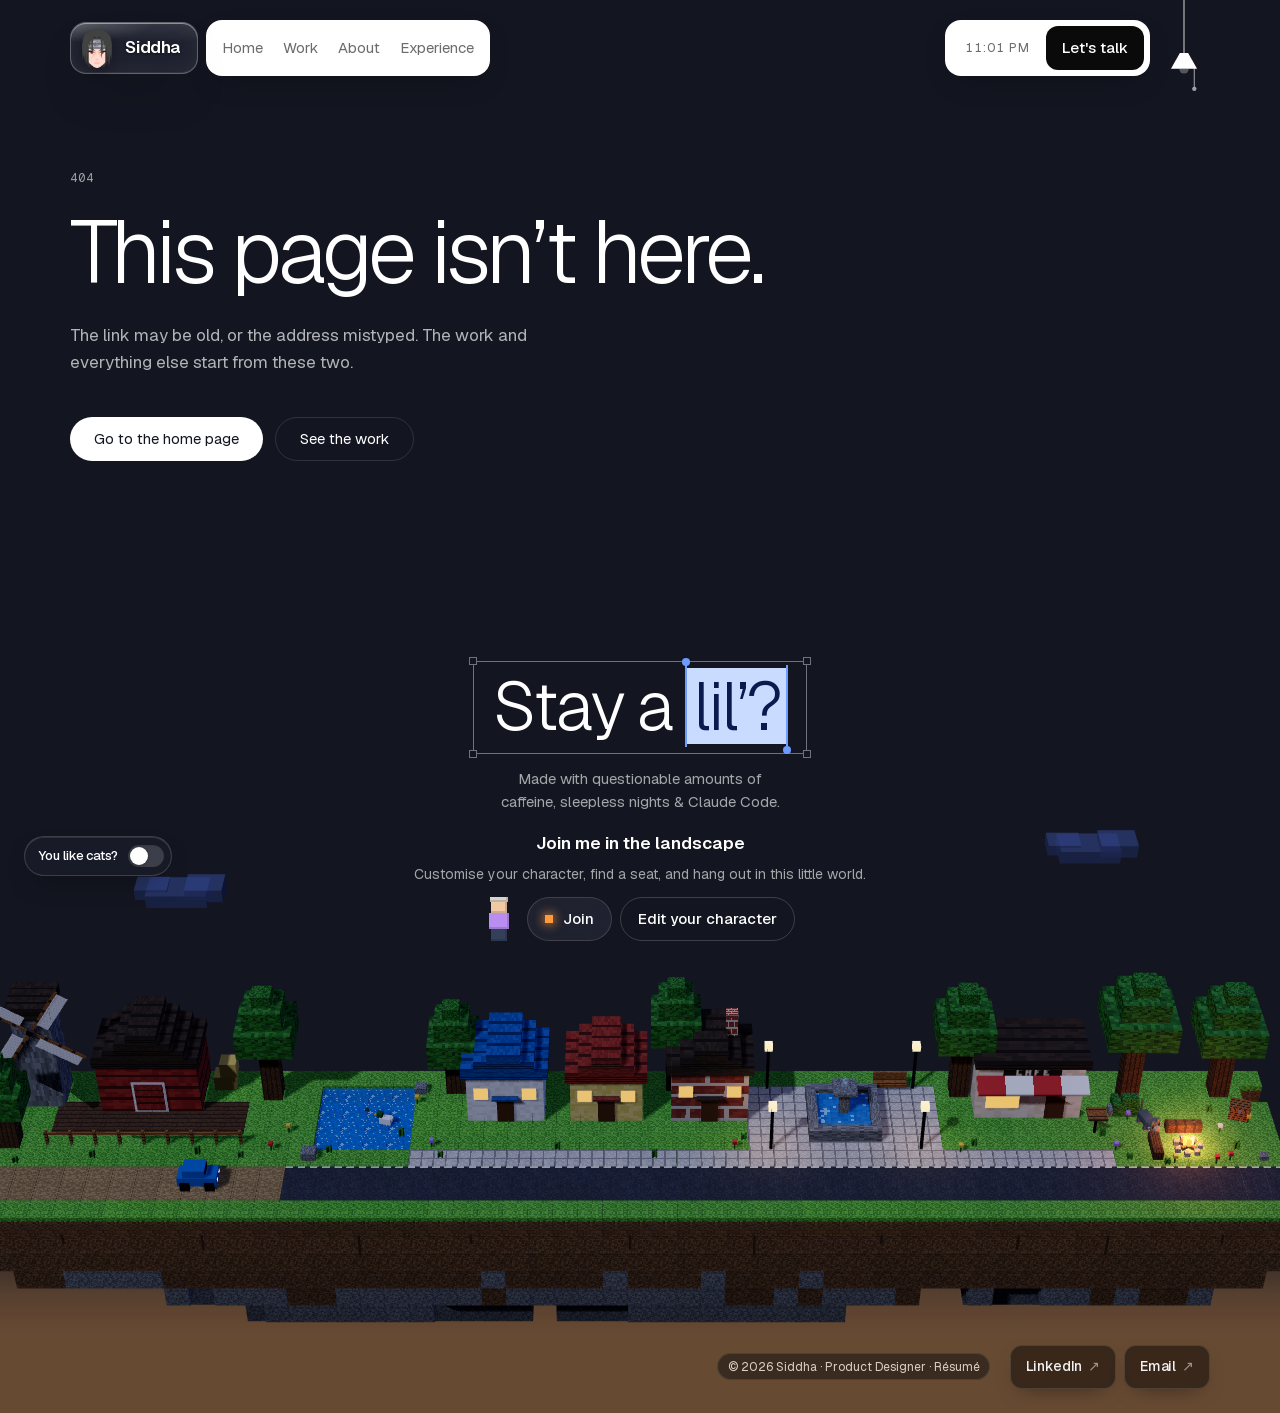
==== commit 6e8560be: "About pegboard: LinkedIn + Email social module with ambient and hover glitch Co-Authored-By: Claude " ====
--- a/404/index.html
+++ b/404/index.html
@@ -1 +1 @@
-<!DOCTYPE html><html lang="en" class="archivo_fb1db8c6-module__tHKahq__variable geist_2a3e8324-module__XMOeAq__variable geist_mono_34594f47-module__jOBELG__variable mynerve_1ff57a8e-module__vpjd0a__variable instrument_sans_b2634caf-module__Nth_Eq__variable h-full"><head><meta charSet="utf-8"/><meta name="viewport" content="width=device-width, initial-scale=1"/><link rel="preload" as="image" href="/shared/logo.webp"/><link rel="stylesheet" href="/_next/static/chunks/3u2u24w1_x0y3.css" data-precedence="next"/><link rel="stylesheet" href="/_next/static/chunks/2bz30oyhv6aa2.css" data-precedence="next"/><link rel="stylesheet" href="/_next/static/chunks/0z22fqgwnwmde.css" data-precedence="next"/><link rel="stylesheet" href="/_next/static/chunks/1bhk3cw4v2pjk.css" data-precedence="next"/><link rel="preload" as="script" fetchPriority="low" href="/_next/static/chunks/3yfl9fgvivx3-.js"/><script src="/_next/static/chunks/11jq0c2_zavac.js" async=""></script><script src="/_next/static/chunks/196x_tfexoucg.js" async=""></script><script src="/_next/static/chunks/2_4nww4pyj1_y.js" async=""></script><script src="/_next/static/chunks/turbopack-2fgxie2dhonx-.js" async=""></script><script src="/_next/static/chunks/34f3ti51wpdht.js" async=""></script><script src="/_next/static/chunks/2tcs7qtximdkt.js" async=""></script><script src="/_next/static/chunks/1htuidkecpue9.js" async=""></script><script src="/_next/static/chunks/42_rir-4ufwjp.js" async=""></script><meta name="robots" content="noindex"/><meta name="next-size-adjust" content=""/><title>Page not found — Siddha</title><meta name="description" content="Product designer at Bajaj Finserv Health. Clinical and wellness products, AI in product, and the complex workflows underneath them."/><meta property="og:title" content="Siddha — Product Designer"/><meta property="og:description" content="Product designer at Bajaj Finserv Health. Clinical and wellness products, AI in product, and the complex workflows underneath them."/><meta property="og:type" content="website"/><meta name="twitter:card" content="summary"/><meta name="twitter:title" content="Siddha — Product Designer"/><meta name="twitter:description" content="Product designer at Bajaj Finserv Health. Clinical and wellness products, AI in product, and the complex workflows underneath them."/><link rel="icon" href="/icon.png?icon.27ct7h63vqytu.png" sizes="256x256" type="image/png"/><script>try{var s=(localStorage.getItem("siddha-theme")||"").split("|"),d=new Date(),h=d.getHours(),t=(s[0]==="dark"||s[0]==="light")&&+s[1]>d.getTime()?s[0]:(h>=18||h<6?"dark":"light");var e=document.documentElement;e.dataset.theme=t;e.style.colorScheme=t}catch(x){}</script><script src="/_next/static/chunks/0cz1d0mv5g_q7.js" noModule=""></script></head><body class="min-h-full flex flex-col bg-bg text-fg"><div hidden=""><!--$--><!--/$--></div><a href="#main" class="skip-link">Skip to content</a><div aria-hidden="true" class="CatEasterEgg-module__oI5_Va__stage"></div><button type="button" role="switch" aria-checked="false" class="CatEasterEgg-module__oI5_Va__toggle"><span>You like cats?</span><span aria-hidden="true" class="CatEasterEgg-module__oI5_Va__track"><span class="CatEasterEgg-module__oI5_Va__knob"></span></span></button><div class="site relative isolate flex flex-1 flex-col overflow-x-clip"><header class="pointer-events-none fixed inset-x-0 top-0 z-50 flex items-start justify-between gap-2 px-5 pt-4 sm:px-[clamp(1.5rem,5.5vw,5rem)] sm:pt-5"><div class="pointer-events-auto flex h-14 min-w-0 items-center gap-2"><a aria-label="Siddha, back to the start" data-tone="dark" class="glass-tone liquid-glass group relative flex h-[3.25rem] items-center gap-2 rounded-2xl px-1.5 text-[1.0625rem] font-semibold tracking-tight text-[color:var(--fg)] sm:pr-4" href="/"><span data-logo="true" class="logo-tilt relative size-10" style="--tx:0;--ty:0"><img alt="" width="40" height="40" decoding="async" data-nimg="1" class="size-10 drop-shadow-[0_4px_8px_rgba(0,0,0,0.35)]" style="color:transparent" src="/shared/logo.webp"/></span><span aria-hidden="true" class="relative hidden sm:inline">Siddha</span></a><nav aria-label="Primary" class="nav-day hidden items-center md:flex rounded-2xl bg-surface p-1.5 text-ink shadow-[0_10px_30px_-12px_rgba(0,0,0,0.35)] transition-colors duration-500"><ul class="flex items-center"><li><a class="flex min-h-11 items-center rounded-lg px-2.5 text-[0.9375rem] transition-colors duration-200 hover:bg-paper focus-visible:outline-ink! text-ink-2 hover:text-ink" href="/home/">Home</a></li><li><a class="flex min-h-11 items-center rounded-lg px-2.5 text-[0.9375rem] transition-colors duration-200 hover:bg-paper focus-visible:outline-ink! text-ink-2 hover:text-ink" href="/work/">Work</a></li><li><a class="flex min-h-11 items-center rounded-lg px-2.5 text-[0.9375rem] transition-colors duration-200 hover:bg-paper focus-visible:outline-ink! text-ink-2 hover:text-ink" href="/about/">About</a></li><li><a class="flex min-h-11 items-center rounded-lg px-2.5 text-[0.9375rem] transition-colors duration-200 hover:bg-paper focus-visible:outline-ink! text-ink-2 hover:text-ink" href="/home/#experience">Experience</a></li></ul></nav></div><div class="pointer-events-auto flex shrink-0 items-start gap-0.5 sm:gap-2"><div class="nav-day flex items-center gap-1 rounded-2xl bg-surface p-1.5 text-ink shadow-[0_10px_30px_-12px_rgba(0,0,0,0.35)] transition-colors duration-500 lg:pl-3"><span class="hidden lg:contents"><span class="ls-clock px-2" aria-hidden="true"></span></span><button type="button" aria-expanded="false" aria-controls="_R_lfivdb_" aria-label="Open menu" class="inline-flex size-11 items-center justify-center rounded-xl text-ink transition-colors duration-200 hover:bg-paper focus-visible:outline-ink! md:hidden"><svg xmlns="http://www.w3.org/2000/svg" width="20" height="20" viewBox="0 0 24 24" fill="none" stroke="currentColor" stroke-width="1.8" stroke-linecap="round" stroke-linejoin="round" class="lucide lucide-menu" aria-hidden="true"><path d="M4 5h16"></path><path d="M4 12h16"></path><path d="M4 19h16"></path></svg></button><a class="inline-flex min-h-11 shrink-0 items-center whitespace-nowrap rounded-xl bg-ink px-3.5 text-[0.9375rem] font-medium sm:px-4 lg:ml-1 text-on-ink transition-transform duration-200 hover:scale-[1.03] focus-visible:outline-ink! active:scale-[0.98]" href="/home/#contact">Let&#x27;s talk</a></div><span aria-hidden="true" class="-mr-2 block w-[52px] shrink-0 sm:mr-0"></span></div></header><div class="absolute right-3 top-0 z-50 sm:right-[clamp(1.5rem,5.5vw,5rem)]"><button type="button" aria-pressed="true" aria-label="Lamp on: light theme. Turn it off for the dark theme" title="Turn the lamp off (dark theme)" class="lamp"><svg viewBox="0 -8 32 72" width="44" height="99" aria-hidden="true"><defs><radialGradient id="lamp-glow"><stop offset="0" stop-color="var(--lamp-light)" stop-opacity="0.9"></stop><stop offset="1" stop-color="var(--lamp-light)" stop-opacity="0"></stop></radialGradient></defs><circle class="lamp-glow" cx="16" cy="46" r="15" fill="url(#lamp-glow)"></circle><line x1="16" y1="-8" x2="16" y2="31" stroke="currentColor" stroke-width="1.1" stroke-linecap="round" opacity="0.55"></line><path d="M13 30.5h6l6.5 11.5h-19z" fill="currentColor" stroke-linejoin="round"></path><path class="lamp-bulb" d="M12.5 42a3.5 3.5 0 0 0 7 0z"></path><g class="lamp-rays" stroke="currentColor" stroke-width="1.2" stroke-linecap="round"><line x1="16" y1="48" x2="16" y2="51" pathLength="1"></line><line x1="11.4" y1="46.6" x2="9.6" y2="48.8" pathLength="1"></line><line x1="20.6" y1="46.6" x2="22.4" y2="48.8" pathLength="1"></line></g><g class="lamp-pull"><line x1="23.5" y1="42" x2="23.5" y2="55" stroke="currentColor" stroke-width="0.9" stroke-linecap="round" opacity="0.5"></line><circle cx="23.5" cy="56.6" r="1.6" fill="currentColor" opacity="0.6"></circle></g></svg></button></div><div aria-hidden="true" class="h-[4.25rem] sm:h-[4.75rem]"></div><main id="main" class="flex-1"><div class="wrap pb-10 pt-16 sm:pt-24"><p class="eyebrow">404</p><h1 class="big mt-6 max-w-[12em] text-[clamp(2.2rem,7vw,5.5rem)]">This page isn’t here.</h1><p class="mt-6 max-w-[30em] text-[1.0625rem] leading-relaxed text-fg-2">The link may be old, or the address mistyped. The work and everything else start from these two.</p><div class="mt-10 flex flex-wrap gap-3"><a class="inline-flex min-h-11 items-center rounded-full bg-fg px-6 text-[0.9375rem] text-bg transition-colors duration-400 hover:bg-amber" href="/home/">Go to the home page</a><a class="inline-flex min-h-11 items-center rounded-full border border-line px-6 text-[0.9375rem] text-fg transition-colors duration-400 hover:border-fg" href="/work/">See the work</a></div></div></main><footer class="mt-24"><section aria-labelledby="stay-h" class="CityFooter-module__8IPcBa__footer"><div class="CityFooter-module__8IPcBa__stage"><div class="CityFooter-module__8IPcBa__canvas" aria-hidden="true"></div><div class="CityFooter-module__8IPcBa__head"><h2 id="stay-h" class="LiveHeading-module__ZGTRTa__heading CityFooter-module__8IPcBa__title"><span class="sr-only">Stay a lil’?</span><span class="LiveHeading-module__ZGTRTa__frame"><span aria-hidden="true" class="LiveHeading-module__ZGTRTa__line" data-line="true" style="--l:0"><span class="LiveHeading-module__ZGTRTa__ch" data-ch="true">S</span><span class="LiveHeading-module__ZGTRTa__ch" data-ch="true">t</span><span class="LiveHeading-module__ZGTRTa__ch" data-ch="true">a</span><span class="LiveHeading-module__ZGTRTa__ch" data-ch="true">y</span><span class="LiveHeading-module__ZGTRTa__ch" data-ch="true"> </span><span class="LiveHeading-module__ZGTRTa__ch" data-ch="true">a</span><span class="LiveHeading-module__ZGTRTa__ch" data-ch="true"> </span><span class="hx-selected LiveHeading-module__ZGTRTa__sel"><span class="LiveHeading-module__ZGTRTa__ch" data-ch="true">l</span><span class="LiveHeading-module__ZGTRTa__ch" data-ch="true">i</span><span class="LiveHeading-module__ZGTRTa__ch" data-ch="true">l</span><span class="LiveHeading-module__ZGTRTa__ch" data-ch="true">’</span><span class="LiveHeading-module__ZGTRTa__ch" data-ch="true">?</span><i class="hx-sel-edge is-start"></i><i class="hx-sel-edge is-end"></i></span></span><span class="LiveHeading-module__ZGTRTa__handles"><i aria-hidden="true" data-x="-1" data-y="-1"></i><i aria-hidden="true" data-x="1" data-y="-1"></i><i aria-hidden="true" data-x="-1" data-y="1"></i><button type="button" data-x="1" data-y="1" aria-label="Resize the heading: hold an arrow key, let go to spring back" tabindex="0"></button></span></span></h2><p class="CityFooter-module__8IPcBa__line">Made with questionable amounts of caffeine, sleepless nights &amp; Claude Code.</p><div class="CityFooter-module__8IPcBa__panel" data-panel="true"><div class="CityFooter-module__8IPcBa__inviteWrap"><p class="CityFooter-module__8IPcBa__inviteTitle">Join me in the landscape</p><p class="CityFooter-module__8IPcBa__soft">Customise your character, find a seat, and hang out in this little world.</p><div class="CityFooter-module__8IPcBa__actions"><span aria-hidden="true" class="CityFooter-module__8IPcBa__preview" style="--skin:#e0ac7e;--hair:#2b1d14;--shirt:#d96f3b"><i class="CityFooter-module__8IPcBa__pHair"></i><i class="CityFooter-module__8IPcBa__pHead"></i><i class="CityFooter-module__8IPcBa__pBody"></i><i class="CityFooter-module__8IPcBa__pLegs"></i></span><button type="button" class="CityFooter-module__8IPcBa__invite CityFooter-module__8IPcBa__glass"><span aria-hidden="true" class="CityFooter-module__8IPcBa__spark"></span>Join</button><button type="button" class="CityFooter-module__8IPcBa__ghost">Edit your character</button></div></div></div></div><p class="sr-only" role="status"></p><div class="CityFooter-module__8IPcBa__bubble" role="status" aria-live="polite"></div></div><div class="CityFooter-module__8IPcBa__base"><p class="CityFooter-module__8IPcBa__small">© <!-- -->2026<!-- --> <!-- -->Siddha<!-- --> · <!-- -->Product Designer<!-- --> · <a href="/home/Sathyasiddha_Pattanaik_Product_Designer_Resume.pdf" class="tap ulink hover:text-amber transition-colors duration-300">Résumé</a></p><ul class="CityFooter-module__8IPcBa__links" aria-label="Find me elsewhere"><li><a class="CityFooter-module__8IPcBa__link" href="https://www.linkedin.com/in/sathyasiddha-pattanaik/" target="_blank" rel="noopener noreferrer" aria-label="LinkedIn (opens in a new tab)">LinkedIn<span aria-hidden="true" class="CityFooter-module__8IPcBa__arrow">↗</span></a></li><li><a class="CityFooter-module__8IPcBa__link" href="mailto:sathyasiddhaux@gmail.com" aria-label="Email Siddha at sathyasiddhaux@gmail.com">Email<span aria-hidden="true" class="CityFooter-module__8IPcBa__arrow">↗</span></a></li></ul></div></section></footer><div aria-hidden="true" class="gradual-blur gradual-blur-page " style="position:fixed;pointer-events:none;opacity:0;transition:opacity 0.4s ease-out;z-index:130;height:6rem;width:100%;bottom:0;left:0;right:0"><div class="gradual-blur-inner"><div style="position:absolute;inset:0;mask-image:linear-gradient(to bottom, transparent 0%, black 20%, black 40%, transparent 60%);-webkit-mask-image:linear-gradient(to bottom, transparent 0%, black 20%, black 40%, transparent 60%);backdrop-filter:blur(0.167rem);-webkit-backdrop-filter:blur(0.167rem);opacity:1"></div><div style="position:absolute;inset:0;mask-image:linear-gradient(to bottom, transparent 20%, black 40%, black 60%, transparent 80%);-webkit-mask-image:linear-gradient(to bottom, transparent 20%, black 40%, black 60%, transparent 80%);backdrop-filter:blur(0.332rem);-webkit-backdrop-filter:blur(0.332rem);opacity:1"></div><div style="position:absolute;inset:0;mask-image:linear-gradient(to bottom, transparent 40%, black 60%, black 80%, transparent 100%);-webkit-mask-image:linear-gradient(to bottom, transparent 40%, black 60%, black 80%, transparent 100%);backdrop-filter:blur(0.754rem);-webkit-backdrop-filter:blur(0.754rem);opacity:1"></div><div style="position:absolute;inset:0;mask-image:linear-gradient(to bottom, transparent 60%, black 80%, black 100%);-webkit-mask-image:linear-gradient(to bottom, transparent 60%, black 80%, black 100%);backdrop-filter:blur(1.499rem);-webkit-backdrop-filter:blur(1.499rem);opacity:1"></div><div style="position:absolute;inset:0;mask-image:linear-gradient(to bottom, transparent 80%, black 100%);-webkit-mask-image:linear-gradient(to bottom, transparent 80%, black 100%);backdrop-filter:blur(2.000rem);-webkit-backdrop-filter:blur(2.000rem);opacity:1"></div></div></div></div><!--$--><!--/$--><script src="/_next/static/chunks/3yfl9fgvivx3-.js" id="_R_" async=""></script><script>(self.__next_f=self.__next_f||[]).push([0])</script><script>self.__next_f.push([1,"1:\"$Sreact.fragment\"\n2:I[54421,[\"/_next/static/chunks/34f3ti51wpdht.js\"],\"SmoothScroll\"]\n3:I[56439,[\"/_next/static/chunks/34f3ti51wpdht.js\"],\"PageTransition\"]\n4:I[47813,[\"/_next/static/chunks/34f3ti51wpdht.js\"],\"CatEasterEgg\"]\n5:I[39756,[\"/_next/static/chunks/34f3ti51wpdht.js\"],\"default\"]\n6:I[37457,[\"/_next/static/chunks/34f3ti51wpdht.js\"],\"default\"]\n7:I[66727,[\"/_next/static/chunks/34f3ti51wpdht.js\",\"/_next/static/chunks/2tcs7qtximdkt.js\",\"/_next/static/chunks/1htuidkecpue9.js\",\"/_next/static/chunks/42_rir-4ufwjp.js\"],\"Nav\"]\n8:I[66727,[\"/_next/static/chunks/34f3ti51wpdht.js\",\"/_next/static/chunks/2tcs7qtximdkt.js\",\"/_next/static/chunks/1htuidkecpue9.js\",\"/_next/static/chunks/42_rir-4ufwjp.js\"],\"NavSpacer\"]\n9:I[22016,[\"/_next/static/chunks/34f3ti51wpdht.js\",\"/_next/static/chunks/2tcs7qtximdkt.js\",\"/_next/static/chunks/1htuidkecpue9.js\",\"/_next/static/chunks/42_rir-4ufwjp.js\"],\"\"]\na:I[48616,[\"/_next/static/chunks/34f3ti51wpdht.js\",\"/_next/static/chunks/2tcs7qtximdkt.js\",\"/_next/static/chunks/1htuidkecpue9.js\",\"/_next/static/chunks/42_rir-4ufwjp.js\"],\"CityFooter\"]\nb:I[85064,[\"/_next/static/chunks/34f3ti51wpdht.js\",\"/_next/static/chunks/2tcs7qtximdkt.js\",\"/_next/static/chunks/1htuidkecpue9.js\",\"/_next/static/chunks/42_rir-4ufwjp.js\"],\"ScrollBlur\"]\n18:I[68027,[\"/_next/static/chunks/34f3ti51wpdht.js\"],\"default\",1]\n:HL[\"/_next/static/chunks/3u2u24w1_x0y3.css\",\"style\"]\n:HL[\"/_next/static/chunks/2bz30oyhv6aa2.css\",\"style\"]\n:HL[\"/_next/static/chunks/0z22fqgwnwmde.css\",\"style\"]\n:HL[\"/_next/static/chunks/1bhk3cw4v2pjk.css\",\"style\"]\n16:X\n"])</script><script>self.__next_f.push([1,"0:{\"P\":null,\"c\":[\"\",\"_not-found\",\"\"],\"q\":\"\",\"i\":false,\"f\":[[[\"\",{\"children\":[\"/_not-found\",{\"children\":[\"__PAGE__\",{},\"$undefined\",\"$undefined\",4608]},\"$undefined\",\"$undefined\",4608]},\"$undefined\",\"$undefined\",4624],[[\"$\",\"$1\",\"c\",{\"children\":[[[\"$\",\"link\",\"0\",{\"rel\":\"stylesheet\",\"href\":\"/_next/static/chunks/3u2u24w1_x0y3.css\",\"precedence\":\"next\",\"crossOrigin\":\"$undefined\",\"nonce\":\"$undefined\"}],[\"$\",\"link\",\"1\",{\"rel\":\"stylesheet\",\"href\":\"/_next/static/chunks/2bz30oyhv6aa2.css\",\"precedence\":\"next\",\"crossOrigin\":\"$undefined\",\"nonce\":\"$undefined\"}],[\"$\",\"script\",\"script-0\",{\"src\":\"/_next/static/chunks/34f3ti51wpdht.js\",\"async\":true,\"nonce\":\"$undefined\"}]],[\"$\",\"html\",null,{\"lang\":\"en\",\"className\":\"archivo_fb1db8c6-module__tHKahq__variable geist_2a3e8324-module__XMOeAq__variable geist_mono_34594f47-module__jOBELG__variable mynerve_1ff57a8e-module__vpjd0a__variable instrument_sans_b2634caf-module__Nth_Eq__variable h-full\",\"suppressHydrationWarning\":true,\"children\":[[\"$\",\"head\",null,{\"children\":[\"$\",\"script\",null,{\"dangerouslySetInnerHTML\":{\"__html\":\"try{var s=(localStorage.getItem(\\\"siddha-theme\\\")||\\\"\\\").split(\\\"|\\\"),d=new Date(),h=d.getHours(),t=(s[0]===\\\"dark\\\"||s[0]===\\\"light\\\")\u0026\u0026+s[1]\u003ed.getTime()?s[0]:(h\u003e=18||h\u003c6?\\\"dark\\\":\\\"light\\\");var e=document.documentElement;e.dataset.theme=t;e.style.colorScheme=t}catch(x){}\"}}]}],[\"$\",\"body\",null,{\"className\":\"min-h-full flex flex-col bg-bg text-fg\",\"children\":[[\"$\",\"a\",null,{\"href\":\"#main\",\"className\":\"skip-link\",\"children\":\"Skip to content\"}],[\"$\",\"$L2\",null,{}],[\"$\",\"$L3\",null,{}],[\"$\",\"$L4\",null,{}],[\"$\",\"$L5\",null,{\"parallelRouterKey\":\"children\",\"error\":\"$undefined\",\"errorStyles\":\"$undefined\",\"errorScripts\":\"$undefined\",\"template\":[\"$\",\"$L6\",null,{}],\"templateStyles\":\"$undefined\",\"templateScripts\":\"$undefined\",\"notFound\":[[\"$\",\"div\",null,{\"className\":\"site relative isolate flex flex-1 flex-col overflow-x-clip\",\"children\":[[\"$\",\"$L7\",null,{}],[\"$\",\"$L8\",null,{}],[\"$\",\"main\",null,{\"id\":\"main\",\"className\":\"flex-1\",\"children\":[\"$\",\"div\",null,{\"className\":\"wrap pb-10 pt-16 sm:pt-24\",\"children\":[[\"$\",\"p\",null,{\"className\":\"eyebrow\",\"children\":\"404\"}],[\"$\",\"h1\",null,{\"className\":\"big mt-6 max-w-[12em] text-[clamp(2.2rem,7vw,5.5rem)]\",\"children\":\"This page isn’t here.\"}],[\"$\",\"p\",null,{\"className\":\"mt-6 max-w-[30em] text-[1.0625rem] leading-relaxed text-fg-2\",\"children\":\"The link may be old, or the address mistyped. The work and everything else start from these two.\"}],[\"$\",\"div\",null,{\"className\":\"mt-10 flex flex-wrap gap-3\",\"children\":[[\"$\",\"$L9\",null,{\"href\":\"/home\",\"className\":\"inline-flex min-h-11 items-center rounded-full bg-fg px-6 text-[0.9375rem] text-bg transition-colors duration-400 hover:bg-amber\",\"children\":\"Go to the home page\"}],[\"$\",\"$L9\",null,{\"href\":\"/work\",\"className\":\"inline-flex min-h-11 items-center rounded-full border border-line px-6 text-[0.9375rem] text-fg transition-colors duration-400 hover:border-fg\",\"children\":\"See the work\"}]]}]]}]}],[\"$\",\"footer\",null,{\"className\":\"mt-24\",\"children\":[\"$\",\"$La\",null,{\"extra\":[\" · \",[\"$\",\"a\",null,{\"href\":\"/home/Sathyasiddha_Pattanaik_Product_Designer_Resume.pdf\",\"className\":\"tap ulink hover:text-amber transition-colors duration-300\",\"children\":\"Résumé\"}]]}]}],[\"$\",\"$Lb\",null,{}]]}],[[\"$\",\"link\",\"0\",{\"rel\":\"stylesheet\",\"href\":\"/_next/static/chunks/0z22fqgwnwmde.css\",\"precedence\":\"next\",\"crossOrigin\":\"$undefined\",\"nonce\":\"$undefined\"}],[\"$\",\"link\",\"1\",{\"rel\":\"stylesheet\",\"href\":\"/_next/static/chunks/1bhk3cw4v2pjk.css\",\"precedence\":\"next\",\"crossOrigin\":\"$undefined\",\"nonce\":\"$undefined\"}]]],\"forbidden\":\"$undefined\",\"unauthorized\":\"$undefined\"}]]}]]}]]}],{\"children\":[[\"$\",\"$1\",\"c\",{\"children\":[null,[\"$\",\"$L5\",null,{\"parallelRouterKey\":\"children\",\"error\":\"$undefined\",\"errorStyles\":\"$undefined\",\"errorScripts\":\"$undefined\",\"template\":[\"$\",\"$L6\",null,{}],\"templateStyles\":\"$undefined\",\"templateScripts\":\"$undefined\",\"notFound\":\"$undefined\",\"forbidden\":\"$undefined\",\"unauthorized\":\"$undefined\"}]]}],{\"children\":[[\"$\",\"$1\",\"c\",{\"children\":[[\"$\",\"div\",null,{\"className\":\"site relative isolate flex flex-1 flex-col overflow-x-clip\",\"children\":[[\"$\",\"$L7\",null,{}],[\"$\",\"$L8\",null,{}],[\"$\",\"main\",null,{\"id\":\"main\",\"className\":\"flex-1\",\"children\":[\"$\",\"div\",null,{\"className\":\"wrap pb-10 pt-16 sm:pt-24\",\"children\":[[\"$\",\"p\",null,{\"className\":\"eyebrow\",\"children\":\"404\"}],[\"$\",\"h1\",null,{\"className\":\"big mt-6 max-w-[12em] text-[clamp(2.2rem,7vw,5.5rem)]\",\"children\":\"This page isn’t here.\"}],[\"$\",\"p\",null,{\"className\":\"mt-6 max-w-[30em] text-[1.0625rem] leading-relaxed text-fg-2\",\"children\":\"The link may be old, or the address mistyped. The work and everything else start from these two.\"}],[\"$\",\"div\",null,{\"className\":\"mt-10 flex flex-wrap gap-3\",\"children\":[\"$Lc\",\"$Ld\"]}]]}]}],\"$Le\",\"$Lf\"]}],[\"$L10\",\"$L11\",\"$L12\",\"$L13\",\"$L14\"],\"$L15\"]}],{},null,false,null]},null,false,\"$16\"]},null,false,null],\"$L17\",false]],\"m\":\"$undefined\",\"G\":[\"$18\",[\"$L19\",\"$L1a\"]],\"S\":true,\"h\":null,\"r\":\"$undefined\",\"s\":\"$undefined\",\"a\":\"$undefined\",\"l\":\"$undefined\",\"p\":\"$undefined\",\"d\":\"$undefined\",\"b\":\"JZh4Pak0elbrjH0KnNbYG\"}\n"])</script><script>self.__next_f.push([1,"1b:I[97367,[\"/_next/static/chunks/34f3ti51wpdht.js\"],\"OutletBoundary\"]\n1c:\"$Sreact.suspense\"\n1e:I[97367,[\"/_next/static/chunks/34f3ti51wpdht.js\"],\"ViewportBoundary\"]\n20:I[97367,[\"/_next/static/chunks/34f3ti51wpdht.js\"],\"MetadataBoundary\"]\nc:[\"$\",\"$L9\",null,{\"href\":\"/home\",\"className\":\"inline-flex min-h-11 items-center rounded-full bg-fg px-6 text-[0.9375rem] text-bg transition-colors duration-400 hover:bg-amber\",\"children\":\"Go to the home page\"}]\nd:[\"$\",\"$L9\",null,{\"href\":\"/work\",\"className\":\"inline-flex min-h-11 items-center rounded-full border border-line px-6 text-[0.9375rem] text-fg transition-colors duration-400 hover:border-fg\",\"children\":\"See the work\"}]\ne:[\"$\",\"footer\",null,{\"className\":\"mt-24\",\"children\":[\"$\",\"$La\",null,{\"extra\":[\" · \",[\"$\",\"a\",null,{\"href\":\"/home/Sathyasiddha_Pattanaik_Product_Designer_Resume.pdf\",\"className\":\"tap ulink hover:text-amber transition-colors duration-300\",\"children\":\"Résumé\"}]]}]}]\nf:[\"$\",\"$Lb\",null,{}]\n10:[\"$\",\"link\",\"0\",{\"rel\":\"stylesheet\",\"href\":\"/_next/static/chunks/0z22fqgwnwmde.css\",\"precedence\":\"next\",\"crossOrigin\":\"$undefined\",\"nonce\":\"$undefined\"}]\n11:[\"$\",\"link\",\"1\",{\"rel\":\"stylesheet\",\"href\":\"/_next/static/chunks/1bhk3cw4v2pjk.css\",\"precedence\":\"next\",\"crossOrigin\":\"$undefined\",\"nonce\":\"$undefined\"}]\n12:[\"$\",\"script\",\"script-0\",{\"src\":\"/_next/static/chunks/2tcs7qtximdkt.js\",\"async\":true,\"nonce\":\"$undefined\"}]\n13:[\"$\",\"script\",\"script-1\",{\"src\":\"/_next/static/chunks/1htuidkecpue9.js\",\"async\":true,\"nonce\":\"$undefined\"}]\n14:[\"$\",\"script\",\"script-2\",{\"src\":\"/_next/static/chunks/42_rir-4ufwjp.js\",\"async\":true,\"nonce\":\"$undefined\"}]\n15:[\"$\",\"$L1b\",null,{\"children\":[\"$\",\"$1c\",null,{\"name\":\"Next.MetadataOutlet\",\"children\":\"$@1d\"}]}]\n17:[\"$\",\"$1\",\"h\",{\"children\":[[\"$\",\"meta\",null,{\"name\":\"robots\",\"content\":\"noindex\"}],[\"$\",\"$L1e\",null,{\"children\":\"$L1f\"}],[\"$\",\"div\",null,{\"hidden\":true,\"children\":[\"$\",\"$L20\",null,{\"children\":[\"$\",\"$1c\",null,{\"name\":\"Next.Metadata\",\"children\":\"$L21\"}]}]}],[\"$\",\"meta\",null,{\"name\":\"next-size-adjust\",\"content\":\"\"}]]}]\n19:[\"$\",\"link\",\"0\",{\"rel\":\"stylesheet\",\"href\":\"/_next/static/chunks/3u2u24w1_x0y3.css\",\"precedence\":\"next\",\"crossOrigin\":\"$undefined\",\"nonce\":\"$undefined\"}]\n1a:[\"$\",\"link\",\"1\",{\"rel\":\"stylesheet\",\"href\":\"/_next/static/chunks/2bz30oyhv6aa2.css\",\"precedence\":\"next\",\"crossOrigin\":\"$undefined\",\"nonce\":\"$undefined\"}]\n"])</script><script>self.__next_f.push([1,"16:C\n1f:[[\"$\",\"meta\",\"0\",{\"charSet\":\"utf-8\"}],[\"$\",\"meta\",\"1\",{\"name\":\"viewport\",\"content\":\"width=device-width, initial-scale=1\"}]]\n"])</script><script>self.__next_f.push([1,"22:I[27201,[\"/_next/static/chunks/34f3ti51wpdht.js\"],\"IconMark\"]\n1d:null\n21:[[\"$\",\"title\",\"0\",{\"children\":\"Page not found — Siddha\"}],[\"$\",\"meta\",\"1\",{\"name\":\"description\",\"content\":\"Product designer at Bajaj Finserv Health. Clinical and wellness products, AI in product, and the complex workflows underneath them.\"}],[\"$\",\"meta\",\"2\",{\"property\":\"og:title\",\"content\":\"Siddha — Product Designer\"}],[\"$\",\"meta\",\"3\",{\"property\":\"og:description\",\"content\":\"Product designer at Bajaj Finserv Health. Clinical and wellness products, AI in product, and the complex workflows underneath them.\"}],[\"$\",\"meta\",\"4\",{\"property\":\"og:type\",\"content\":\"website\"}],[\"$\",\"meta\",\"5\",{\"name\":\"twitter:card\",\"content\":\"summary\"}],[\"$\",\"meta\",\"6\",{\"name\":\"twitter:title\",\"content\":\"Siddha — Product Designer\"}],[\"$\",\"meta\",\"7\",{\"name\":\"twitter:description\",\"content\":\"Product designer at Bajaj Finserv Health. Clinical and wellness products, AI in product, and the complex workflows underneath them.\"}],[\"$\",\"link\",\"8\",{\"rel\":\"icon\",\"href\":\"/icon.png?icon.27ct7h63vqytu.png\",\"sizes\":\"256x256\",\"type\":\"image/png\"}],[\"$\",\"$L22\",\"9\",{}]]\n"])</script></body></html>+<!DOCTYPE html><html lang="en" class="archivo_fb1db8c6-module__tHKahq__variable geist_2a3e8324-module__XMOeAq__variable geist_mono_34594f47-module__jOBELG__variable mynerve_1ff57a8e-module__vpjd0a__variable instrument_sans_b2634caf-module__Nth_Eq__variable h-full"><head><meta charSet="utf-8"/><meta name="viewport" content="width=device-width, initial-scale=1"/><link rel="preload" as="image" href="/shared/logo.webp"/><link rel="stylesheet" href="/_next/static/chunks/3u2u24w1_x0y3.css" data-precedence="next"/><link rel="stylesheet" href="/_next/static/chunks/2bz30oyhv6aa2.css" data-precedence="next"/><link rel="stylesheet" href="/_next/static/chunks/2mvlm8fr7gc4x.css" data-precedence="next"/><link rel="stylesheet" href="/_next/static/chunks/1bhk3cw4v2pjk.css" data-precedence="next"/><link rel="preload" as="script" fetchPriority="low" href="/_next/static/chunks/3yfl9fgvivx3-.js"/><script src="/_next/static/chunks/11jq0c2_zavac.js" async=""></script><script src="/_next/static/chunks/196x_tfexoucg.js" async=""></script><script src="/_next/static/chunks/2_4nww4pyj1_y.js" async=""></script><script src="/_next/static/chunks/turbopack-2fgxie2dhonx-.js" async=""></script><script src="/_next/static/chunks/34f3ti51wpdht.js" async=""></script><script src="/_next/static/chunks/2tcs7qtximdkt.js" async=""></script><script src="/_next/static/chunks/18969ahm8y3x7.js" async=""></script><script src="/_next/static/chunks/42_rir-4ufwjp.js" async=""></script><meta name="robots" content="noindex"/><meta name="next-size-adjust" content=""/><title>Page not found — Siddha</title><meta name="description" content="Product designer at Bajaj Finserv Health. Clinical and wellness products, AI in product, and the complex workflows underneath them."/><meta property="og:title" content="Siddha — Product Designer"/><meta property="og:description" content="Product designer at Bajaj Finserv Health. Clinical and wellness products, AI in product, and the complex workflows underneath them."/><meta property="og:type" content="website"/><meta name="twitter:card" content="summary"/><meta name="twitter:title" content="Siddha — Product Designer"/><meta name="twitter:description" content="Product designer at Bajaj Finserv Health. Clinical and wellness products, AI in product, and the complex workflows underneath them."/><link rel="icon" href="/icon.png?icon.27ct7h63vqytu.png" sizes="256x256" type="image/png"/><script>try{var s=(localStorage.getItem("siddha-theme")||"").split("|"),d=new Date(),h=d.getHours(),t=(s[0]==="dark"||s[0]==="light")&&+s[1]>d.getTime()?s[0]:(h>=18||h<6?"dark":"light");var e=document.documentElement;e.dataset.theme=t;e.style.colorScheme=t}catch(x){}</script><script src="/_next/static/chunks/0cz1d0mv5g_q7.js" noModule=""></script></head><body class="min-h-full flex flex-col bg-bg text-fg"><div hidden=""><!--$--><!--/$--></div><a href="#main" class="skip-link">Skip to content</a><div aria-hidden="true" class="CatEasterEgg-module__oI5_Va__stage"></div><button type="button" role="switch" aria-checked="false" class="CatEasterEgg-module__oI5_Va__toggle"><span>You like cats?</span><span aria-hidden="true" class="CatEasterEgg-module__oI5_Va__track"><span class="CatEasterEgg-module__oI5_Va__knob"></span></span></button><div class="site relative isolate flex flex-1 flex-col overflow-x-clip"><header class="pointer-events-none fixed inset-x-0 top-0 z-50 flex items-start justify-between gap-2 px-5 pt-4 sm:px-[clamp(1.5rem,5.5vw,5rem)] sm:pt-5"><div class="pointer-events-auto flex h-14 min-w-0 items-center gap-2"><a aria-label="Siddha, back to the start" data-tone="dark" class="glass-tone liquid-glass group relative flex h-[3.25rem] items-center gap-2 rounded-2xl px-1.5 text-[1.0625rem] font-semibold tracking-tight text-[color:var(--fg)] sm:pr-4" href="/"><span data-logo="true" class="logo-tilt relative size-10" style="--tx:0;--ty:0"><img alt="" width="40" height="40" decoding="async" data-nimg="1" class="size-10 drop-shadow-[0_4px_8px_rgba(0,0,0,0.35)]" style="color:transparent" src="/shared/logo.webp"/></span><span aria-hidden="true" class="relative hidden sm:inline">Siddha</span></a><nav aria-label="Primary" class="nav-day hidden items-center md:flex rounded-2xl bg-surface p-1.5 text-ink shadow-[0_10px_30px_-12px_rgba(0,0,0,0.35)] transition-colors duration-500"><ul class="flex items-center"><li><a class="flex min-h-11 items-center rounded-lg px-2.5 text-[0.9375rem] transition-colors duration-200 hover:bg-paper focus-visible:outline-ink! text-ink-2 hover:text-ink" href="/home/">Home</a></li><li><a class="flex min-h-11 items-center rounded-lg px-2.5 text-[0.9375rem] transition-colors duration-200 hover:bg-paper focus-visible:outline-ink! text-ink-2 hover:text-ink" href="/work/">Work</a></li><li><a class="flex min-h-11 items-center rounded-lg px-2.5 text-[0.9375rem] transition-colors duration-200 hover:bg-paper focus-visible:outline-ink! text-ink-2 hover:text-ink" href="/about/">About</a></li><li><a class="flex min-h-11 items-center rounded-lg px-2.5 text-[0.9375rem] transition-colors duration-200 hover:bg-paper focus-visible:outline-ink! text-ink-2 hover:text-ink" href="/home/#experience">Experience</a></li></ul></nav></div><div class="pointer-events-auto flex shrink-0 items-start gap-0.5 sm:gap-2"><div class="nav-day flex items-center gap-1 rounded-2xl bg-surface p-1.5 text-ink shadow-[0_10px_30px_-12px_rgba(0,0,0,0.35)] transition-colors duration-500 lg:pl-3"><span class="hidden lg:contents"><span class="ls-clock px-2" aria-hidden="true"></span></span><button type="button" aria-expanded="false" aria-controls="_R_lfivdb_" aria-label="Open menu" class="inline-flex size-11 items-center justify-center rounded-xl text-ink transition-colors duration-200 hover:bg-paper focus-visible:outline-ink! md:hidden"><svg xmlns="http://www.w3.org/2000/svg" width="20" height="20" viewBox="0 0 24 24" fill="none" stroke="currentColor" stroke-width="1.8" stroke-linecap="round" stroke-linejoin="round" class="lucide lucide-menu" aria-hidden="true"><path d="M4 5h16"></path><path d="M4 12h16"></path><path d="M4 19h16"></path></svg></button><a class="inline-flex min-h-11 shrink-0 items-center whitespace-nowrap rounded-xl bg-ink px-3.5 text-[0.9375rem] font-medium sm:px-4 lg:ml-1 text-on-ink transition-transform duration-200 hover:scale-[1.03] focus-visible:outline-ink! active:scale-[0.98]" href="/home/#contact">Let&#x27;s talk</a></div><span aria-hidden="true" class="-mr-2 block w-[52px] shrink-0 sm:mr-0"></span></div></header><div class="absolute right-3 top-0 z-50 sm:right-[clamp(1.5rem,5.5vw,5rem)]"><button type="button" aria-pressed="true" aria-label="Lamp on: light theme. Turn it off for the dark theme" title="Turn the lamp off (dark theme)" class="lamp"><svg viewBox="0 -8 32 72" width="44" height="99" aria-hidden="true"><defs><radialGradient id="lamp-glow"><stop offset="0" stop-color="var(--lamp-light)" stop-opacity="0.9"></stop><stop offset="1" stop-color="var(--lamp-light)" stop-opacity="0"></stop></radialGradient></defs><circle class="lamp-glow" cx="16" cy="46" r="15" fill="url(#lamp-glow)"></circle><line x1="16" y1="-8" x2="16" y2="31" stroke="currentColor" stroke-width="1.1" stroke-linecap="round" opacity="0.55"></line><path d="M13 30.5h6l6.5 11.5h-19z" fill="currentColor" stroke-linejoin="round"></path><path class="lamp-bulb" d="M12.5 42a3.5 3.5 0 0 0 7 0z"></path><g class="lamp-rays" stroke="currentColor" stroke-width="1.2" stroke-linecap="round"><line x1="16" y1="48" x2="16" y2="51" pathLength="1"></line><line x1="11.4" y1="46.6" x2="9.6" y2="48.8" pathLength="1"></line><line x1="20.6" y1="46.6" x2="22.4" y2="48.8" pathLength="1"></line></g><g class="lamp-pull"><line x1="23.5" y1="42" x2="23.5" y2="55" stroke="currentColor" stroke-width="0.9" stroke-linecap="round" opacity="0.5"></line><circle cx="23.5" cy="56.6" r="1.6" fill="currentColor" opacity="0.6"></circle></g></svg></button></div><div aria-hidden="true" class="h-[4.25rem] sm:h-[4.75rem]"></div><main id="main" class="flex-1"><div class="wrap pb-10 pt-16 sm:pt-24"><p class="eyebrow">404</p><h1 class="big mt-6 max-w-[12em] text-[clamp(2.2rem,7vw,5.5rem)]">This page isn’t here.</h1><p class="mt-6 max-w-[30em] text-[1.0625rem] leading-relaxed text-fg-2">The link may be old, or the address mistyped. The work and everything else start from these two.</p><div class="mt-10 flex flex-wrap gap-3"><a class="inline-flex min-h-11 items-center rounded-full bg-fg px-6 text-[0.9375rem] text-bg transition-colors duration-400 hover:bg-amber" href="/home/">Go to the home page</a><a class="inline-flex min-h-11 items-center rounded-full border border-line px-6 text-[0.9375rem] text-fg transition-colors duration-400 hover:border-fg" href="/work/">See the work</a></div></div></main><footer class="mt-24"><section aria-labelledby="stay-h" class="CityFooter-module__8IPcBa__footer"><div class="CityFooter-module__8IPcBa__stage"><div class="CityFooter-module__8IPcBa__canvas" aria-hidden="true"></div><div class="CityFooter-module__8IPcBa__head"><h2 id="stay-h" class="LiveHeading-module__ZGTRTa__heading CityFooter-module__8IPcBa__title"><span class="sr-only">Stay a lil’?</span><span class="LiveHeading-module__ZGTRTa__frame"><span aria-hidden="true" class="LiveHeading-module__ZGTRTa__line" data-line="true" style="--l:0"><span class="LiveHeading-module__ZGTRTa__ch" data-ch="true">S</span><span class="LiveHeading-module__ZGTRTa__ch" data-ch="true">t</span><span class="LiveHeading-module__ZGTRTa__ch" data-ch="true">a</span><span class="LiveHeading-module__ZGTRTa__ch" data-ch="true">y</span><span class="LiveHeading-module__ZGTRTa__ch" data-ch="true"> </span><span class="LiveHeading-module__ZGTRTa__ch" data-ch="true">a</span><span class="LiveHeading-module__ZGTRTa__ch" data-ch="true"> </span><span class="hx-selected LiveHeading-module__ZGTRTa__sel"><span class="LiveHeading-module__ZGTRTa__ch" data-ch="true">l</span><span class="LiveHeading-module__ZGTRTa__ch" data-ch="true">i</span><span class="LiveHeading-module__ZGTRTa__ch" data-ch="true">l</span><span class="LiveHeading-module__ZGTRTa__ch" data-ch="true">’</span><span class="LiveHeading-module__ZGTRTa__ch" data-ch="true">?</span><i class="hx-sel-edge is-start"></i><i class="hx-sel-edge is-end"></i></span></span><span class="LiveHeading-module__ZGTRTa__handles"><i aria-hidden="true" data-x="-1" data-y="-1"></i><i aria-hidden="true" data-x="1" data-y="-1"></i><i aria-hidden="true" data-x="-1" data-y="1"></i><button type="button" data-x="1" data-y="1" aria-label="Resize the heading: hold an arrow key, let go to spring back" tabindex="0"></button></span></span></h2><p class="CityFooter-module__8IPcBa__line">Made with questionable amounts of caffeine, sleepless nights &amp; Claude Code.</p><div class="CityFooter-module__8IPcBa__panel" data-panel="true"><div class="CityFooter-module__8IPcBa__inviteWrap"><p class="CityFooter-module__8IPcBa__inviteTitle">Join me in the landscape</p><p class="CityFooter-module__8IPcBa__soft">Customise your character, find a seat, and hang out in this little world.</p><div class="CityFooter-module__8IPcBa__actions"><span aria-hidden="true" class="CityFooter-module__8IPcBa__preview" style="--skin:#e0ac7e;--hair:#2b1d14;--shirt:#d96f3b"><i class="CityFooter-module__8IPcBa__pHair"></i><i class="CityFooter-module__8IPcBa__pHead"></i><i class="CityFooter-module__8IPcBa__pBody"></i><i class="CityFooter-module__8IPcBa__pLegs"></i></span><button type="button" class="CityFooter-module__8IPcBa__invite CityFooter-module__8IPcBa__glass"><span aria-hidden="true" class="CityFooter-module__8IPcBa__spark"></span>Join</button><button type="button" class="CityFooter-module__8IPcBa__ghost">Edit your character</button></div></div></div></div><p class="sr-only" role="status"></p><div class="CityFooter-module__8IPcBa__bubble" role="status" aria-live="polite"></div></div><div class="CityFooter-module__8IPcBa__base"><p class="CityFooter-module__8IPcBa__small">© <!-- -->2026<!-- --> <!-- -->Siddha<!-- --> · <!-- -->Product Designer<!-- --> · <a href="/home/Sathyasiddha_Pattanaik_Product_Designer_Resume.pdf" class="tap ulink hover:text-amber transition-colors duration-300">Résumé</a></p><ul class="CityFooter-module__8IPcBa__links" aria-label="Find me elsewhere"><li><a class="CityFooter-module__8IPcBa__link" href="https://www.linkedin.com/in/sathyasiddha-pattanaik/" target="_blank" rel="noopener noreferrer" aria-label="LinkedIn (opens in a new tab)">LinkedIn<span aria-hidden="true" class="CityFooter-module__8IPcBa__arrow">↗</span></a></li><li><a class="CityFooter-module__8IPcBa__link" href="mailto:sathyasiddhaux@gmail.com" aria-label="Email Siddha at sathyasiddhaux@gmail.com">Email<span aria-hidden="true" class="CityFooter-module__8IPcBa__arrow">↗</span></a></li></ul></div></section></footer><div aria-hidden="true" class="gradual-blur gradual-blur-page " style="position:fixed;pointer-events:none;opacity:0;transition:opacity 0.4s ease-out;z-index:130;height:6rem;width:100%;bottom:0;left:0;right:0"><div class="gradual-blur-inner"><div style="position:absolute;inset:0;mask-image:linear-gradient(to bottom, transparent 0%, black 20%, black 40%, transparent 60%);-webkit-mask-image:linear-gradient(to bottom, transparent 0%, black 20%, black 40%, transparent 60%);backdrop-filter:blur(0.167rem);-webkit-backdrop-filter:blur(0.167rem);opacity:1"></div><div style="position:absolute;inset:0;mask-image:linear-gradient(to bottom, transparent 20%, black 40%, black 60%, transparent 80%);-webkit-mask-image:linear-gradient(to bottom, transparent 20%, black 40%, black 60%, transparent 80%);backdrop-filter:blur(0.332rem);-webkit-backdrop-filter:blur(0.332rem);opacity:1"></div><div style="position:absolute;inset:0;mask-image:linear-gradient(to bottom, transparent 40%, black 60%, black 80%, transparent 100%);-webkit-mask-image:linear-gradient(to bottom, transparent 40%, black 60%, black 80%, transparent 100%);backdrop-filter:blur(0.754rem);-webkit-backdrop-filter:blur(0.754rem);opacity:1"></div><div style="position:absolute;inset:0;mask-image:linear-gradient(to bottom, transparent 60%, black 80%, black 100%);-webkit-mask-image:linear-gradient(to bottom, transparent 60%, black 80%, black 100%);backdrop-filter:blur(1.499rem);-webkit-backdrop-filter:blur(1.499rem);opacity:1"></div><div style="position:absolute;inset:0;mask-image:linear-gradient(to bottom, transparent 80%, black 100%);-webkit-mask-image:linear-gradient(to bottom, transparent 80%, black 100%);backdrop-filter:blur(2.000rem);-webkit-backdrop-filter:blur(2.000rem);opacity:1"></div></div></div></div><!--$--><!--/$--><script src="/_next/static/chunks/3yfl9fgvivx3-.js" id="_R_" async=""></script><script>(self.__next_f=self.__next_f||[]).push([0])</script><script>self.__next_f.push([1,"1:\"$Sreact.fragment\"\n2:I[54421,[\"/_next/static/chunks/34f3ti51wpdht.js\"],\"SmoothScroll\"]\n3:I[56439,[\"/_next/static/chunks/34f3ti51wpdht.js\"],\"PageTransition\"]\n4:I[47813,[\"/_next/static/chunks/34f3ti51wpdht.js\"],\"CatEasterEgg\"]\n5:I[39756,[\"/_next/static/chunks/34f3ti51wpdht.js\"],\"default\"]\n6:I[37457,[\"/_next/static/chunks/34f3ti51wpdht.js\"],\"default\"]\n7:I[66727,[\"/_next/static/chunks/34f3ti51wpdht.js\",\"/_next/static/chunks/2tcs7qtximdkt.js\",\"/_next/static/chunks/18969ahm8y3x7.js\",\"/_next/static/chunks/42_rir-4ufwjp.js\"],\"Nav\"]\n8:I[66727,[\"/_next/static/chunks/34f3ti51wpdht.js\",\"/_next/static/chunks/2tcs7qtximdkt.js\",\"/_next/static/chunks/18969ahm8y3x7.js\",\"/_next/static/chunks/42_rir-4ufwjp.js\"],\"NavSpacer\"]\n9:I[22016,[\"/_next/static/chunks/34f3ti51wpdht.js\",\"/_next/static/chunks/2tcs7qtximdkt.js\",\"/_next/static/chunks/18969ahm8y3x7.js\",\"/_next/static/chunks/42_rir-4ufwjp.js\"],\"\"]\na:I[48616,[\"/_next/static/chunks/34f3ti51wpdht.js\",\"/_next/static/chunks/2tcs7qtximdkt.js\",\"/_next/static/chunks/18969ahm8y3x7.js\",\"/_next/static/chunks/42_rir-4ufwjp.js\"],\"CityFooter\"]\nb:I[85064,[\"/_next/static/chunks/34f3ti51wpdht.js\",\"/_next/static/chunks/2tcs7qtximdkt.js\",\"/_next/static/chunks/18969ahm8y3x7.js\",\"/_next/static/chunks/42_rir-4ufwjp.js\"],\"ScrollBlur\"]\n18:I[68027,[\"/_next/static/chunks/34f3ti51wpdht.js\"],\"default\",1]\n:HL[\"/_next/static/chunks/3u2u24w1_x0y3.css\",\"style\"]\n:HL[\"/_next/static/chunks/2bz30oyhv6aa2.css\",\"style\"]\n:HL[\"/_next/static/chunks/2mvlm8fr7gc4x.css\",\"style\"]\n:HL[\"/_next/static/chunks/1bhk3cw4v2pjk.css\",\"style\"]\n16:X\n"])</script><script>self.__next_f.push([1,"0:{\"P\":null,\"c\":[\"\",\"_not-found\",\"\"],\"q\":\"\",\"i\":false,\"f\":[[[\"\",{\"children\":[\"/_not-found\",{\"children\":[\"__PAGE__\",{},\"$undefined\",\"$undefined\",4608]},\"$undefined\",\"$undefined\",4608]},\"$undefined\",\"$undefined\",4624],[[\"$\",\"$1\",\"c\",{\"children\":[[[\"$\",\"link\",\"0\",{\"rel\":\"stylesheet\",\"href\":\"/_next/static/chunks/3u2u24w1_x0y3.css\",\"precedence\":\"next\",\"crossOrigin\":\"$undefined\",\"nonce\":\"$undefined\"}],[\"$\",\"link\",\"1\",{\"rel\":\"stylesheet\",\"href\":\"/_next/static/chunks/2bz30oyhv6aa2.css\",\"precedence\":\"next\",\"crossOrigin\":\"$undefined\",\"nonce\":\"$undefined\"}],[\"$\",\"script\",\"script-0\",{\"src\":\"/_next/static/chunks/34f3ti51wpdht.js\",\"async\":true,\"nonce\":\"$undefined\"}]],[\"$\",\"html\",null,{\"lang\":\"en\",\"className\":\"archivo_fb1db8c6-module__tHKahq__variable geist_2a3e8324-module__XMOeAq__variable geist_mono_34594f47-module__jOBELG__variable mynerve_1ff57a8e-module__vpjd0a__variable instrument_sans_b2634caf-module__Nth_Eq__variable h-full\",\"suppressHydrationWarning\":true,\"children\":[[\"$\",\"head\",null,{\"children\":[\"$\",\"script\",null,{\"dangerouslySetInnerHTML\":{\"__html\":\"try{var s=(localStorage.getItem(\\\"siddha-theme\\\")||\\\"\\\").split(\\\"|\\\"),d=new Date(),h=d.getHours(),t=(s[0]===\\\"dark\\\"||s[0]===\\\"light\\\")\u0026\u0026+s[1]\u003ed.getTime()?s[0]:(h\u003e=18||h\u003c6?\\\"dark\\\":\\\"light\\\");var e=document.documentElement;e.dataset.theme=t;e.style.colorScheme=t}catch(x){}\"}}]}],[\"$\",\"body\",null,{\"className\":\"min-h-full flex flex-col bg-bg text-fg\",\"children\":[[\"$\",\"a\",null,{\"href\":\"#main\",\"className\":\"skip-link\",\"children\":\"Skip to content\"}],[\"$\",\"$L2\",null,{}],[\"$\",\"$L3\",null,{}],[\"$\",\"$L4\",null,{}],[\"$\",\"$L5\",null,{\"parallelRouterKey\":\"children\",\"error\":\"$undefined\",\"errorStyles\":\"$undefined\",\"errorScripts\":\"$undefined\",\"template\":[\"$\",\"$L6\",null,{}],\"templateStyles\":\"$undefined\",\"templateScripts\":\"$undefined\",\"notFound\":[[\"$\",\"div\",null,{\"className\":\"site relative isolate flex flex-1 flex-col overflow-x-clip\",\"children\":[[\"$\",\"$L7\",null,{}],[\"$\",\"$L8\",null,{}],[\"$\",\"main\",null,{\"id\":\"main\",\"className\":\"flex-1\",\"children\":[\"$\",\"div\",null,{\"className\":\"wrap pb-10 pt-16 sm:pt-24\",\"children\":[[\"$\",\"p\",null,{\"className\":\"eyebrow\",\"children\":\"404\"}],[\"$\",\"h1\",null,{\"className\":\"big mt-6 max-w-[12em] text-[clamp(2.2rem,7vw,5.5rem)]\",\"children\":\"This page isn’t here.\"}],[\"$\",\"p\",null,{\"className\":\"mt-6 max-w-[30em] text-[1.0625rem] leading-relaxed text-fg-2\",\"children\":\"The link may be old, or the address mistyped. The work and everything else start from these two.\"}],[\"$\",\"div\",null,{\"className\":\"mt-10 flex flex-wrap gap-3\",\"children\":[[\"$\",\"$L9\",null,{\"href\":\"/home\",\"className\":\"inline-flex min-h-11 items-center rounded-full bg-fg px-6 text-[0.9375rem] text-bg transition-colors duration-400 hover:bg-amber\",\"children\":\"Go to the home page\"}],[\"$\",\"$L9\",null,{\"href\":\"/work\",\"className\":\"inline-flex min-h-11 items-center rounded-full border border-line px-6 text-[0.9375rem] text-fg transition-colors duration-400 hover:border-fg\",\"children\":\"See the work\"}]]}]]}]}],[\"$\",\"footer\",null,{\"className\":\"mt-24\",\"children\":[\"$\",\"$La\",null,{\"extra\":[\" · \",[\"$\",\"a\",null,{\"href\":\"/home/Sathyasiddha_Pattanaik_Product_Designer_Resume.pdf\",\"className\":\"tap ulink hover:text-amber transition-colors duration-300\",\"children\":\"Résumé\"}]]}]}],[\"$\",\"$Lb\",null,{}]]}],[[\"$\",\"link\",\"0\",{\"rel\":\"stylesheet\",\"href\":\"/_next/static/chunks/2mvlm8fr7gc4x.css\",\"precedence\":\"next\",\"crossOrigin\":\"$undefined\",\"nonce\":\"$undefined\"}],[\"$\",\"link\",\"1\",{\"rel\":\"stylesheet\",\"href\":\"/_next/static/chunks/1bhk3cw4v2pjk.css\",\"precedence\":\"next\",\"crossOrigin\":\"$undefined\",\"nonce\":\"$undefined\"}]]],\"forbidden\":\"$undefined\",\"unauthorized\":\"$undefined\"}]]}]]}]]}],{\"children\":[[\"$\",\"$1\",\"c\",{\"children\":[null,[\"$\",\"$L5\",null,{\"parallelRouterKey\":\"children\",\"error\":\"$undefined\",\"errorStyles\":\"$undefined\",\"errorScripts\":\"$undefined\",\"template\":[\"$\",\"$L6\",null,{}],\"templateStyles\":\"$undefined\",\"templateScripts\":\"$undefined\",\"notFound\":\"$undefined\",\"forbidden\":\"$undefined\",\"unauthorized\":\"$undefined\"}]]}],{\"children\":[[\"$\",\"$1\",\"c\",{\"children\":[[\"$\",\"div\",null,{\"className\":\"site relative isolate flex flex-1 flex-col overflow-x-clip\",\"children\":[[\"$\",\"$L7\",null,{}],[\"$\",\"$L8\",null,{}],[\"$\",\"main\",null,{\"id\":\"main\",\"className\":\"flex-1\",\"children\":[\"$\",\"div\",null,{\"className\":\"wrap pb-10 pt-16 sm:pt-24\",\"children\":[[\"$\",\"p\",null,{\"className\":\"eyebrow\",\"children\":\"404\"}],[\"$\",\"h1\",null,{\"className\":\"big mt-6 max-w-[12em] text-[clamp(2.2rem,7vw,5.5rem)]\",\"children\":\"This page isn’t here.\"}],[\"$\",\"p\",null,{\"className\":\"mt-6 max-w-[30em] text-[1.0625rem] leading-relaxed text-fg-2\",\"children\":\"The link may be old, or the address mistyped. The work and everything else start from these two.\"}],[\"$\",\"div\",null,{\"className\":\"mt-10 flex flex-wrap gap-3\",\"children\":[\"$Lc\",\"$Ld\"]}]]}]}],\"$Le\",\"$Lf\"]}],[\"$L10\",\"$L11\",\"$L12\",\"$L13\",\"$L14\"],\"$L15\"]}],{},null,false,null]},null,false,\"$16\"]},null,false,null],\"$L17\",false]],\"m\":\"$undefined\",\"G\":[\"$18\",[\"$L19\",\"$L1a\"]],\"S\":true,\"h\":null,\"r\":\"$undefined\",\"s\":\"$undefined\",\"a\":\"$undefined\",\"l\":\"$undefined\",\"p\":\"$undefined\",\"d\":\"$undefined\",\"b\":\"qmEFbpxGwcEJjF8fJANfc\"}\n"])</script><script>self.__next_f.push([1,"1b:I[97367,[\"/_next/static/chunks/34f3ti51wpdht.js\"],\"OutletBoundary\"]\n1c:\"$Sreact.suspense\"\n1e:I[97367,[\"/_next/static/chunks/34f3ti51wpdht.js\"],\"ViewportBoundary\"]\n20:I[97367,[\"/_next/static/chunks/34f3ti51wpdht.js\"],\"MetadataBoundary\"]\nc:[\"$\",\"$L9\",null,{\"href\":\"/home\",\"className\":\"inline-flex min-h-11 items-center rounded-full bg-fg px-6 text-[0.9375rem] text-bg transition-colors duration-400 hover:bg-amber\",\"children\":\"Go to the home page\"}]\nd:[\"$\",\"$L9\",null,{\"href\":\"/work\",\"className\":\"inline-flex min-h-11 items-center rounded-full border border-line px-6 text-[0.9375rem] text-fg transition-colors duration-400 hover:border-fg\",\"children\":\"See the work\"}]\ne:[\"$\",\"footer\",null,{\"className\":\"mt-24\",\"children\":[\"$\",\"$La\",null,{\"extra\":[\" · \",[\"$\",\"a\",null,{\"href\":\"/home/Sathyasiddha_Pattanaik_Product_Designer_Resume.pdf\",\"className\":\"tap ulink hover:text-amber transition-colors duration-300\",\"children\":\"Résumé\"}]]}]}]\nf:[\"$\",\"$Lb\",null,{}]\n10:[\"$\",\"link\",\"0\",{\"rel\":\"stylesheet\",\"href\":\"/_next/static/chunks/2mvlm8fr7gc4x.css\",\"precedence\":\"next\",\"crossOrigin\":\"$undefined\",\"nonce\":\"$undefined\"}]\n11:[\"$\",\"link\",\"1\",{\"rel\":\"stylesheet\",\"href\":\"/_next/static/chunks/1bhk3cw4v2pjk.css\",\"precedence\":\"next\",\"crossOrigin\":\"$undefined\",\"nonce\":\"$undefined\"}]\n12:[\"$\",\"script\",\"script-0\",{\"src\":\"/_next/static/chunks/2tcs7qtximdkt.js\",\"async\":true,\"nonce\":\"$undefined\"}]\n13:[\"$\",\"script\",\"script-1\",{\"src\":\"/_next/static/chunks/18969ahm8y3x7.js\",\"async\":true,\"nonce\":\"$undefined\"}]\n14:[\"$\",\"script\",\"script-2\",{\"src\":\"/_next/static/chunks/42_rir-4ufwjp.js\",\"async\":true,\"nonce\":\"$undefined\"}]\n15:[\"$\",\"$L1b\",null,{\"children\":[\"$\",\"$1c\",null,{\"name\":\"Next.MetadataOutlet\",\"children\":\"$@1d\"}]}]\n17:[\"$\",\"$1\",\"h\",{\"children\":[[\"$\",\"meta\",null,{\"name\":\"robots\",\"content\":\"noindex\"}],[\"$\",\"$L1e\",null,{\"children\":\"$L1f\"}],[\"$\",\"div\",null,{\"hidden\":true,\"children\":[\"$\",\"$L20\",null,{\"children\":[\"$\",\"$1c\",null,{\"name\":\"Next.Metadata\",\"children\":\"$L21\"}]}]}],[\"$\",\"meta\",null,{\"name\":\"next-size-adjust\",\"content\":\"\"}]]}]\n19:[\"$\",\"link\",\"0\",{\"rel\":\"stylesheet\",\"href\":\"/_next/static/chunks/3u2u24w1_x0y3.css\",\"precedence\":\"next\",\"crossOrigin\":\"$undefined\",\"nonce\":\"$undefined\"}]\n1a:[\"$\",\"link\",\"1\",{\"rel\":\"stylesheet\",\"href\":\"/_next/static/chunks/2bz30oyhv6aa2.css\",\"precedence\":\"next\",\"crossOrigin\":\"$undefined\",\"nonce\":\"$undefined\"}]\n"])</script><script>self.__next_f.push([1,"16:C\n1f:[[\"$\",\"meta\",\"0\",{\"charSet\":\"utf-8\"}],[\"$\",\"meta\",\"1\",{\"name\":\"viewport\",\"content\":\"width=device-width, initial-scale=1\"}]]\n"])</script><script>self.__next_f.push([1,"22:I[27201,[\"/_next/static/chunks/34f3ti51wpdht.js\"],\"IconMark\"]\n1d:null\n21:[[\"$\",\"title\",\"0\",{\"children\":\"Page not found — Siddha\"}],[\"$\",\"meta\",\"1\",{\"name\":\"description\",\"content\":\"Product designer at Bajaj Finserv Health. Clinical and wellness products, AI in product, and the complex workflows underneath them.\"}],[\"$\",\"meta\",\"2\",{\"property\":\"og:title\",\"content\":\"Siddha — Product Designer\"}],[\"$\",\"meta\",\"3\",{\"property\":\"og:description\",\"content\":\"Product designer at Bajaj Finserv Health. Clinical and wellness products, AI in product, and the complex workflows underneath them.\"}],[\"$\",\"meta\",\"4\",{\"property\":\"og:type\",\"content\":\"website\"}],[\"$\",\"meta\",\"5\",{\"name\":\"twitter:card\",\"content\":\"summary\"}],[\"$\",\"meta\",\"6\",{\"name\":\"twitter:title\",\"content\":\"Siddha — Product Designer\"}],[\"$\",\"meta\",\"7\",{\"name\":\"twitter:description\",\"content\":\"Product designer at Bajaj Finserv Health. Clinical and wellness products, AI in product, and the complex workflows underneath them.\"}],[\"$\",\"link\",\"8\",{\"rel\":\"icon\",\"href\":\"/icon.png?icon.27ct7h63vqytu.png\",\"sizes\":\"256x256\",\"type\":\"image/png\"}],[\"$\",\"$L22\",\"9\",{}]]\n"])</script></body></html>
--- a/_next/static/chunks/2mvlm8fr7gc4x.css
+++ b/_next/static/chunks/2mvlm8fr7gc4x.css
@@ -0,0 +1,4 @@
+.Pegboard-module__H1CUvG__hero{--ease:cubic-bezier(.22, 1, .36, 1);--cam:cubic-bezier(.65, 0, .2, 1);--spring:cubic-bezier(.34, 1.2, .64, 1);--ink:var(--home-ink,var(--fg,#0a0a0a));--ink-2:color-mix(in srgb, var(--ink) 68%, transparent);--accent:var(--amber,#a2600b);isolation:isolate;margin-inline:calc(50% - 50vw);width:100vw;color:var(--ink);background:0 0;margin-top:-8.25rem;padding-top:6.5rem;padding-bottom:3rem;position:relative;overflow:clip}@media (min-width:640px){.Pegboard-module__H1CUvG__hero{margin-top:-10.75rem;padding-top:7.5rem}}.Pegboard-module__H1CUvG__hero[data-placement=section]{padding-top:var(--home-sec,6rem);margin-top:0;scroll-margin-top:1rem}.Pegboard-module__H1CUvG__intro{z-index:2;text-align:center;flex-direction:column;align-items:center;padding-inline:clamp(1.5rem,5.5vw,5rem);display:flex;position:relative}.Pegboard-module__H1CUvG__title{max-width:100%;margin-top:1.1rem;font-size:clamp(2.5rem,4.6vw,4.5rem)}.Pegboard-module__H1CUvG__hint{font-family:var(--font-q-hand), cursive;color:var(--ink-2);text-align:center;font-size:1.25rem;line-height:1.3}.Pegboard-module__H1CUvG__stage{perspective:calc(var(--bw,720px) * 3.2);perspective-origin:calc(50% - var(--bw,720px) * .3) 45%}.Pegboard-module__H1CUvG__board{--u:1cqh;--turn:6deg;transform-origin:0%;transform:rotateY(var(--turn));position:relative;container-type:size}.Pegboard-module__H1CUvG__panels{pointer-events:none;display:grid;position:absolute;inset:0}.Pegboard-module__H1CUvG__panels i{background:radial-gradient(120% 90% at 10% 0,#fffffcf2,#0000 65%),linear-gradient(170deg,#f8f6f1,#f0ece4 55%,#e8e3d9);border-radius:4.2cqw;position:relative;box-shadow:inset 1px 1px #fffffff2,inset -1px -1px #7864502e,.4cqw .35cqw #d3cbbd,.4cqw .35cqw 0 1px #6e5a462e,.5cqw .6cqw .4cqw #503c2838,1.6cqw 2.4cqw 3.4cqw #503c283d}.Pegboard-module__H1CUvG__panels i:after{content:"";background-image:url("data:image/svg+xml,%3Csvg xmlns='http://www.w3.org/2000/svg' width='20' height='40' viewBox='0 0 20 40'%3E%3Crect x='8.3' y='13.7' width='4' height='13' rx='2' fill='%23fff' fill-opacity='.95'/%3E%3Crect x='8' y='13' width='4' height='13' rx='2' fill='%234a4038' fill-opacity='.55'/%3E%3Crect x='8' y='13' width='4' height='4.5' rx='2' fill='%232a231d' fill-opacity='.55'/%3E%3C/svg%3E");background-position:top;background-size:2.6cqw 5.2cqw;position:absolute;inset:2.6cqw 2.4cqw}.Pegboard-module__H1CUvG__panels i:before{--s:radial-gradient(circle at 40% 35%, #fff 0, #cfc8bb .25cqw, #a39a8b .4cqw, transparent .46cqw);content:"";background:var(--s) left top / 1cqw 1cqw no-repeat, var(--s) right top / 1cqw 1cqw no-repeat, var(--s) left bottom / 1cqw 1cqw no-repeat, var(--s) right bottom / 1cqw 1cqw no-repeat;position:absolute;inset:1.2cqw}.Pegboard-module__H1CUvG__stage{--pad:96px;--head:300px;--bh:max(360px, min(calc(100svh - var(--head)), calc((100vw - 2 * var(--pad)) / 1.6)));--bw:calc(var(--bh) * 1.6);margin-top:2.6rem;position:relative}.Pegboard-module__H1CUvG__board{width:var(--bw);aspect-ratio:16/10;margin-inline:auto}.Pegboard-module__H1CUvG__hint{z-index:3;right:calc((100% - var(--bw)) / 2 + 1.5%);white-space:nowrap;align-items:flex-end;gap:.3rem;display:flex;position:absolute;bottom:calc(100% + .1rem);rotate:-2deg}.Pegboard-module__H1CUvG__hintArrow{width:2.4rem;height:auto;color:var(--ink-2);margin-bottom:-1.2rem}@media (max-width:699px){.Pegboard-module__H1CUvG__stage{margin-top:1.25rem}.Pegboard-module__H1CUvG__hint{white-space:normal;text-align:center;justify-content:center;margin:0 auto .9rem;padding-inline:1.5rem;font-size:1.1rem;position:static;rotate:none}.Pegboard-module__H1CUvG__hintArrow{display:none}}@media (max-width:1199px){.Pegboard-module__H1CUvG__stage{--pad:clamp(24px, 5vw, 48px);--head:320px}.Pegboard-module__H1CUvG__board{--turn:4deg}}.Pegboard-module__H1CUvG__hero[data-placement=section] .Pegboard-module__H1CUvG__stage{--bw:min(var(--page-content,calc(100vw - 48px)), calc((100svh - 11rem) * 1.6))}.Pegboard-module__H1CUvG__hero[data-placement=section] .Pegboard-module__H1CUvG__intro{padding-inline:var(--page-gutter,clamp(1.5rem, 5.5vw, 5rem))}@media (max-width:699px){.Pegboard-module__H1CUvG__stage{--bw:calc(100vw - 24px)}.Pegboard-module__H1CUvG__board{--u:1cqw;--turn:2.5deg;aspect-ratio:100/370}.Pegboard-module__H1CUvG__panels i{border-radius:7cqw}.Pegboard-module__H1CUvG__panels i:after{background-size:5cqw 10cqw;inset:5cqw 4cqw}.Pegboard-module__H1CUvG__panels i:before{--s:radial-gradient(circle at 40% 35%, #fff 0, #cfc8bb .45cqw, #a39a8b .7cqw, transparent .82cqw);background-size:1.8cqw 1.8cqw;inset:2.4cqw}}.Pegboard-module__H1CUvG__shelf,.Pegboard-module__H1CUvG__ledge,.Pegboard-module__H1CUvG__cradle{border-radius:calc(.2 * var(--u));background:linear-gradient(#45464a,#26272a 35%,#18181a);display:block;position:absolute;box-shadow:inset 0 1px #fff8ec38,.3cqw .9cqw 1.1cqw -.3cqw #3c2d1e73,0 .12cqw .15cqw #281e1466}.Pegboard-module__H1CUvG__shelf:before,.Pegboard-module__H1CUvG__shelf:after,.Pegboard-module__H1CUvG__ledge:before,.Pegboard-module__H1CUvG__ledge:after{content:"";width:calc(.7 * var(--u));height:calc(1.8 * var(--u));clip-path:polygon(0 0,100% 0,100% 25%,0 100%);background:linear-gradient(90deg,#121213,#2c2d30);position:absolute;top:100%}.Pegboard-module__H1CUvG__shelf:before,.Pegboard-module__H1CUvG__ledge:before{left:12%}.Pegboard-module__H1CUvG__shelf:after,.Pegboard-module__H1CUvG__ledge:after{right:12%}.Pegboard-module__H1CUvG__shelfGroup{z-index:1;width:calc(34 * var(--u));pointer-events:none;position:absolute;top:21%;left:2%}.Pegboard-module__H1CUvG__shelfGroup .Pegboard-module__H1CUvG__shelf{height:calc(1.5 * var(--u));top:0;left:0;right:0}.Pegboard-module__H1CUvG__figure,.Pegboard-module__H1CUvG__film{filter:contrast(1.02)sepia(.04)drop-shadow(.35cqw .25cqw .3cqw #3c2d1e66);display:block;position:absolute;bottom:100%}.Pegboard-module__H1CUvG__figure img,.Pegboard-module__H1CUvG__film img,.Pegboard-module__H1CUvG__plant img{width:100%;height:auto;display:block}.Pegboard-module__H1CUvG__figure{width:calc(4.4 * var(--u));left:82%}.Pegboard-module__H1CUvG__film{width:calc(7.4 * var(--u));margin-bottom:calc(-.15 * var(--u));filter:contrast(1.02)drop-shadow(.35cqw .3cqw .3cqw #3c2d1e66);left:56%}.Pegboard-module__H1CUvG__plant{z-index:12;left:calc(-6 * var(--u));top:calc(21% - .68 * 22.9 * var(--u));width:calc(24 * var(--u));pointer-events:none;filter:brightness(.97)saturate(.95)drop-shadow(1.2cqw 1.8cqw 1.3cqw #3c2d1e4d);position:absolute}@media (max-width:699px){.Pegboard-module__H1CUvG__shelfGroup{width:50%;top:6.49%}.Pegboard-module__H1CUvG__figure{width:calc(9 * var(--u));left:84%}.Pegboard-module__H1CUvG__film{width:calc(15 * var(--u));left:60%}.Pegboard-module__H1CUvG__plant{left:-5%;top:calc(6.49% - .68 * 38.2 * var(--u));width:calc(40 * var(--u))}}.Pegboard-module__H1CUvG__piece{--k:.07;--contact:drop-shadow(.1cqw .15cqw .12cqw #32261a61);--soft:drop-shadow(.35cqw .6cqw .6cqw #3c2d1e42);left:calc(var(--x) * 1%);top:calc(var(--y) * 1%);width:calc(var(--w) * var(--u));z-index:2;font:inherit;font-size:max(10px, calc(var(--w) * var(--k) * var(--u)));color:#24211d;text-align:left;cursor:grab;touch-action:pan-y;-webkit-user-select:none;user-select:none;-webkit-tap-highlight-color:transparent;-webkit-touch-callout:none;transform:rotate(var(--r));transition:transform .45s var(--spring), z-index 0s linear .4s;background:0 0;border:0;padding:0;scroll-margin-top:6.5rem;display:block;position:absolute}.Pegboard-module__H1CUvG__piece>:first-child{filter:var(--contact) var(--soft);transition:filter .3s}.Pegboard-module__H1CUvG__piece:hover{transform:translateY(-.25cqw) rotate(calc(var(--r) * .6));--soft:drop-shadow(.6cqw 1.1cqw 1cqw #3c2d1e4d)}.Pegboard-module__H1CUvG__piece:focus-visible{outline:2px solid var(--accent);outline-offset:6px}.Pegboard-module__H1CUvG__piece[data-drag]{cursor:grabbing;transform:translateY(-.6cqw) rotate(var(--r)) scale(1.035);--soft:drop-shadow(1.4cqw 2.4cqw 1.8cqw #3c2d1e52);transition:filter .2s}.Pegboard-module__H1CUvG__obj{pointer-events:none;filter:contrast(1.03)sepia(.04);width:100%;height:auto;display:block}.Pegboard-module__H1CUvG__camera{--soft:drop-shadow(.9cqw 1.4cqw 1.2cqw #3c2d1e54)}.Pegboard-module__H1CUvG__handheld{--soft:drop-shadow(.7cqw 1.1cqw .9cqw #3c2d1e4d)}.Pegboard-module__H1CUvG__cassette{--soft:drop-shadow(.5cqw .9cqw .8cqw #3c2d1e47);transform-origin:50% 0}.Pegboard-module__H1CUvG__notebook{--soft:drop-shadow(.6cqw 1.1cqw 1cqw #3c2d1e47)}.Pegboard-module__H1CUvG__cap:hover{transform:rotate(var(--r));animation:Pegboard-module__H1CUvG__sway 1.4s var(--ease)}@keyframes Pegboard-module__H1CUvG__sway{25%{rotate:2deg}60%{rotate:-1.2deg}85%{rotate:.4deg}}.Pegboard-module__H1CUvG__handheld .Pegboard-module__H1CUvG__obj{filter:contrast(1.03)hue-rotate(12deg)saturate(1.45)}.Pegboard-module__H1CUvG__tilted{transform-origin:50% 100%;rotate:-7deg}.Pegboard-module__H1CUvG__cassette .Pegboard-module__H1CUvG__obj{filter:contrast(1.04)}.Pegboard-module__H1CUvG__hung,.Pegboard-module__H1CUvG__stood,.Pegboard-module__H1CUvG__clipped{display:block;position:relative}.Pegboard-module__H1CUvG__peg{z-index:2;left:50%;top:calc(-1.8 * var(--u));width:calc(1.2 * var(--u));height:calc(3.4 * var(--u));border-radius:calc(.25 * var(--u)) calc(.25 * var(--u)) calc(.6 * var(--u)) calc(.6 * var(--u));background:linear-gradient(90deg,#1a1a1c,#4a4b4f 40%,#222325 75%,#111);position:absolute;translate:-50%;box-shadow:.25cqw .4cqw .4cqw #32261a66}.Pegboard-module__H1CUvG__peg:before{content:"";left:50%;top:calc(-.6 * var(--u));width:calc(2.2 * var(--u));height:calc(1 * var(--u));border-radius:calc(.3 * var(--u));background:linear-gradient(#3c3d41,#18181a);position:absolute;translate:-50%;box-shadow:.15cqw .25cqw .3cqw #32261a66}.Pegboard-module__H1CUvG__stood{padding-bottom:calc(1.3 * var(--u))}.Pegboard-module__H1CUvG__stood .Pegboard-module__H1CUvG__ledge,.Pegboard-module__H1CUvG__stood .Pegboard-module__H1CUvG__cradle{height:calc(1.3 * var(--u));bottom:0;left:-5%;right:-5%}.Pegboard-module__H1CUvG__stood .Pegboard-module__H1CUvG__cradle{left:4%;right:4%}.Pegboard-module__H1CUvG__stood .Pegboard-module__H1CUvG__cradle:before{content:"";height:calc(1.6 * var(--u));border-radius:calc(.2 * var(--u)) calc(.2 * var(--u)) 0 0;background:linear-gradient(#36373a,#1c1c1e);position:absolute;bottom:60%;left:0;right:0;box-shadow:inset 0 1px #fff8ec29}.Pegboard-module__H1CUvG__clip{z-index:2;left:50%;top:calc(-1.5 * var(--u));width:calc(4 * var(--u));height:calc(2.6 * var(--u));border-radius:calc(.35 * var(--u)) calc(.35 * var(--u)) calc(.15 * var(--u)) calc(.15 * var(--u));filter:none;background:linear-gradient(#cfd2d5,#9a9ea3 45%,#6c7075 75%,#8d9196);position:absolute;translate:-50%;box-shadow:inset 0 1px #ffffff8c,.15cqw .3cqw .3cqw #32261a66}.Pegboard-module__H1CUvG__clip i{left:16%;right:16%;top:calc(-1.3 * var(--u));height:calc(1.6 * var(--u));border:calc(.22 * var(--u)) solid #b8bcc1;border-radius:calc(.6 * var(--u)) calc(.6 * var(--u)) 0 0;border-bottom:0;position:absolute}.Pegboard-module__H1CUvG__pin{z-index:2;width:1.9em;height:1.9em;position:absolute;top:-.8em;left:50%;translate:-50%}.Pegboard-module__H1CUvG__print{background:linear-gradient(170deg,#efe9de,#e2dacb);padding:.5em .5em 0;display:block;position:relative}.Pegboard-module__H1CUvG__printImg{aspect-ratio:4/4.6;filter:sepia(.05);background:#1d1b19;display:block;position:relative;overflow:hidden}.Pegboard-module__H1CUvG__square{aspect-ratio:1}.Pegboard-module__H1CUvG__caption{font-family:var(--font-q-hand), cursive;color:#24211dc7;padding:.5em .15em .7em;font-size:1.05em;line-height:1.2;display:block}.Pegboard-module__H1CUvG__photo,.Pegboard-module__H1CUvG__album{--k:.082}.Pegboard-module__H1CUvG__paper{clip-path:polygon(0 .6%,30% 0,62% .8%,100% 0,99.6% 40%,100% 100%,55% 99.4%,0 100%,.4% 60%);gap:.35em;padding:2em 1.4em 1.4em 2.2em;line-height:1.5;display:grid;position:relative}.Pegboard-module__H1CUvG__paper .Pegboard-module__H1CUvG__pin{top:.15em}.Pegboard-module__H1CUvG__ruled{background:linear-gradient(103deg,#0000 47%,#00000009 49%,#ffffff73 51%,#0000 53%),linear-gradient(90deg,#0000 1.5em,#c4523c6b 1.5em calc(1.5em + 1px),#0000 calc(1.5em + 1px)),repeating-linear-gradient(#0000 0 1.5em,#4664962b 1.5em calc(1.5em + 1px)) 0 .85em,linear-gradient(175deg,#f1ebde,#e4dbc9)}.Pegboard-module__H1CUvG__note{--k:.054;font-size:max(8px, calc(var(--w) * var(--k) * var(--u)))}.Pegboard-module__H1CUvG__paperKick{font-family:var(--font-geist-mono), ui-monospace, monospace;letter-spacing:.14em;text-transform:uppercase;color:#b4492f;font-size:.68em}.Pegboard-module__H1CUvG__paperHead{font-family:var(--font-q-hand), cursive;font-size:1.6em;line-height:1.1}.Pegboard-module__H1CUvG__paperList{gap:.1em;font-size:.92em;display:grid}.Pegboard-module__H1CUvG__ruled .Pegboard-module__H1CUvG__paperList span:before{content:"•";margin-right:.5em}.Pegboard-module__H1CUvG__spotify{--k:.062;color:#f2eee7;background:linear-gradient(160deg,#2a2724,#181715);border-radius:.7em;gap:.75em;padding:.85em;display:grid;position:relative;box-shadow:inset 0 1px #ffffff1a,inset 0 0 0 1px #ffffff0d}.Pegboard-module__H1CUvG__spTop{align-items:center;gap:.75em;display:flex}.Pegboard-module__H1CUvG__spCover{aspect-ratio:1;border-radius:.3em;flex:none;width:4.6em;position:relative;overflow:hidden;box-shadow:0 .2em .6em #00000080}.Pegboard-module__H1CUvG__spText{gap:.15em;min-width:0;display:grid}.Pegboard-module__H1CUvG__spText b{text-overflow:ellipsis;white-space:nowrap;font-size:1.08em;font-weight:600;line-height:1.2;overflow:hidden}.Pegboard-module__H1CUvG__spText>span:last-child{color:#f2eee79e;text-overflow:ellipsis;white-space:nowrap;font-size:.85em;overflow:hidden}.Pegboard-module__H1CUvG__spKick{font-family:var(--font-geist-mono), ui-monospace, monospace;letter-spacing:.14em;text-transform:uppercase;color:#1ed760;font-size:.68em}.Pegboard-module__H1CUvG__spBar{background:#ffffff24;border-radius:1em;height:.18em;position:relative}.Pegboard-module__H1CUvG__spBar i{border-radius:inherit;background:#f2eee7d9;position:absolute;inset:0 62% 0 0}.Pegboard-module__H1CUvG__spFoot{color:#f2eee7b3;align-items:center;gap:.4em;font-size:.8em;display:flex}.Pegboard-module__H1CUvG__spMark{width:1.3em;height:1.3em}.Pegboard-module__H1CUvG__eq{align-items:flex-end;gap:2px;height:.9em;margin-left:auto;display:inline-flex}.Pegboard-module__H1CUvG__eq b{background:#1ed760;border-radius:1px;width:3px;height:40%}.Pegboard-module__H1CUvG__eq b:nth-child(2){height:90%}.Pegboard-module__H1CUvG__eq b:nth-child(3){height:60%}.Pegboard-module__H1CUvG__spotify:hover .Pegboard-module__H1CUvG__eq b,.Pegboard-module__H1CUvG__piece[data-open] .Pegboard-module__H1CUvG__eq b,.Pegboard-module__H1CUvG__piece:focus-visible .Pegboard-module__H1CUvG__eq b,.Pegboard-module__H1CUvG__peek .Pegboard-module__H1CUvG__eq b{animation:.9s ease-in-out infinite alternate Pegboard-module__H1CUvG__eq}.Pegboard-module__H1CUvG__eq b:nth-child(2){animation-delay:.2s}.Pegboard-module__H1CUvG__eq b:nth-child(3){animation-delay:.4s}@keyframes Pegboard-module__H1CUvG__eq{to{height:25%}}.Pegboard-module__H1CUvG__spotify .Pegboard-module__H1CUvG__pin{top:-.7em}.Pegboard-module__H1CUvG__spotify{--soft:drop-shadow(.45cqw .8cqw .8cqw #3c2d1e52)}.Pegboard-module__H1CUvG__cap{--soft:drop-shadow(.9cqw 1.4cqw 1.1cqw #3c2d1e52);transform-origin:50% 0}.Pegboard-module__H1CUvG__cap .Pegboard-module__H1CUvG__obj{filter:contrast(1.04)brightness(.95)}.Pegboard-module__H1CUvG__cap .Pegboard-module__H1CUvG__peg{left:44%;top:calc(-1.4 * var(--u))}.Pegboard-module__H1CUvG__patch{aspect-ratio:1/1.15;background:linear-gradient(160deg,#2a2b2e,#17181a);border-radius:22%;place-items:center;width:17%;display:grid;position:absolute;top:12%;left:55%;transform:rotate(-8deg)skewY(-6deg);box-shadow:inset 0 0 0 .18cqw #3c3d41,inset 0 0 0 .32cqw #111,.1cqw .2cqw .25cqw #00000080}.Pegboard-module__H1CUvG__figmaMark{filter:saturate(.9)drop-shadow(0 .05cqw #0006);width:46%;height:auto}.Pegboard-module__H1CUvG__badge{aspect-ratio:1;text-align:center;line-height:1;font-family:var(--font-geist-mono), ui-monospace, monospace;border-radius:50%;align-content:center;place-items:center;display:grid;position:relative;overflow:hidden;box-shadow:inset 0 0 0 .12em #0000002e,inset 0 -.3em .5em #0000002e}.Pegboard-module__H1CUvG__badge:after{content:"";border-radius:inherit;pointer-events:none;background:radial-gradient(60% 45% at 32% 22%,#ffffffb3,#fff0 70%),radial-gradient(120% 120% at 70% 85%,#0000 55%,#00000038 100%);position:absolute;inset:0}.Pegboard-module__H1CUvG__badge img{pointer-events:none;width:52%;height:auto}.Pegboard-module__H1CUvG__badge b{letter-spacing:-.02em;font-weight:800}.Pegboard-module__H1CUvG__badge small{letter-spacing:.08em;text-transform:uppercase;font-size:.42em}.Pegboard-module__H1CUvG__mvp,.Pegboard-module__H1CUvG__claude,.Pegboard-module__H1CUvG__cursor,.Pegboard-module__H1CUvG__vibe,.Pegboard-module__H1CUvG__coffee{--k:.16;--soft:drop-shadow(.25cqw .45cqw .35cqw #3c2d1e61);border-radius:50%}.Pegboard-module__H1CUvG__b_mvp{color:#fff;background:radial-gradient(circle at 50% 45%,#ffb43a,#f07d12 70%,#d8650a)}.Pegboard-module__H1CUvG__b_mvp b{text-shadow:0 .06em #a54a05;font-family:Georgia,Times New Roman,serif;font-size:1.15em;font-style:italic}.Pegboard-module__H1CUvG__b_mvp small{margin-top:.2em;font-size:.3em}.Pegboard-module__H1CUvG__b_claude{background:radial-gradient(circle at 50% 45%,#fbf6ec,#efe6d6)}.Pegboard-module__H1CUvG__b_cursor{background:radial-gradient(circle at 50% 45%,#2b2b2e,#111113)}.Pegboard-module__H1CUvG__b_cursor img{filter:invert();width:48%}.Pegboard-module__H1CUvG__b_vibe{color:#c8f04a;background:radial-gradient(circle at 50% 45%,#1d1d20,#0c0c0d)}.Pegboard-module__H1CUvG__b_vibe b{font-size:.8em}.Pegboard-module__H1CUvG__b_vibe small{color:#f2f0ea;margin-top:.2em}.Pegboard-module__H1CUvG__b_coffee{color:#f6ead6;background:radial-gradient(circle at 50% 45%,#8a5a36,#5f3a20)}.Pegboard-module__H1CUvG__b_coffee b{letter-spacing:0;font-family:Georgia,Times New Roman,serif;font-size:.62em;font-style:italic}.Pegboard-module__H1CUvG__notebookWrap{padding-bottom:calc(1.3 * var(--u));display:block;position:relative}.Pegboard-module__H1CUvG__notebookWrap .Pegboard-module__H1CUvG__ledge{height:calc(1.3 * var(--u));bottom:0;left:3%;right:3%}.Pegboard-module__H1CUvG__sketch{inset:0 0 calc(1.3 * var(--u)) 0;width:100%;height:calc(100% - 1.3 * var(--u));pointer-events:none;mix-blend-mode:multiply;position:absolute}.Pegboard-module__H1CUvG__plate{z-index:1;width:calc(48 * var(--u));padding:calc(.6 * var(--u));border-radius:calc(1 * var(--u));pointer-events:none;background:linear-gradient(160deg,#345f45,#24452f 55%,#1b3524);position:absolute;top:40%;left:28.5%;box-shadow:inset 1px 1px #dcffe647,inset -1px -1px #00000059,.35cqw .35cqw #14291b,.6cqw .8cqw .5cqw #3c2d1e4d,1.4cqw 2cqw 2.4cqw #3c2d1e42}@media (max-width:699px){.Pegboard-module__H1CUvG__plate{width:calc(90 * var(--u));padding:calc(1.3 * var(--u));border-radius:calc(2 * var(--u));top:28.6%;left:5%}}.Pegboard-module__H1CUvG__plateFace{aspect-ratio:470/200;background:radial-gradient(90% 120% at 15% 0,#96b9ff29,#0000 60%),repeating-linear-gradient(0deg,#78a0ff47 0 1px,#0000 1px 5cqw),repeating-linear-gradient(90deg,#78a0ff47 0 1px,#0000 1px 5cqw),repeating-linear-gradient(0deg,#78a0ff1f 0 1px,#0000 1px 1cqw),repeating-linear-gradient(90deg,#78a0ff1f 0 1px,#0000 1px 1cqw),linear-gradient(160deg,#1d356c,#15284f 60%,#101f40);border-radius:.8cqw;display:block;position:relative;box-shadow:inset .3cqw .4cqw .8cqw #00000073,inset -1px -1px #ffffff14;container-type:inline-size}.Pegboard-module__H1CUvG__drafting{width:100%;height:100%;position:absolute;inset:0}.Pegboard-module__H1CUvG__word{justify-content:center;align-items:center;gap:1.6cqw;padding-bottom:1cqw;display:flex;position:absolute;inset:0}.Pegboard-module__H1CUvG__word b{font-style:normal;font-weight:900;line-height:1;display:block}.Pegboard-module__H1CUvG__lS{color:#f5a91c;-webkit-text-stroke:.45cqw #1b130c;paint-order:stroke fill;text-shadow:.25cqw .25cqw #1b130c,.5cqw .5cqw #1b130c,.75cqw .75cqw #120c07;filter:drop-shadow(.8cqw 1.2cqw .8cqw #00000080);font-family:Arial Black,Helvetica Neue,Arial,sans-serif;font-size:17cqw;rotate:-7deg}.Pegboard-module__H1CUvG__lI{background:linear-gradient(172deg,#ffffffbf 0 16%,#0000 22%),linear-gradient(#ff5d6c,#ffb347 28%,#4fe0b5 52%,#4d8dff 76%,#b46cff);color:#0000;filter:drop-shadow(-.1cqw -.1cqw #fff9)drop-shadow(.3cqw .35cqw #23214a)drop-shadow(.6cqw .9cqw .6cqw #00000073);-webkit-background-clip:text;background-clip:text;font-family:Georgia,Times New Roman,serif;font-size:12cqw;rotate:6deg}.Pegboard-module__H1CUvG__lD1{color:#f7f4ec;text-shadow:-.1cqw -.1cqw #fff,.3cqw .3cqw #c9cfdc,.6cqw .6cqw #1f3c8f,.9cqw .9cqw #172f72;filter:drop-shadow(.8cqw 1.1cqw .8cqw #00000073);font-family:Helvetica Neue,Helvetica,Arial,sans-serif;font-size:16.5cqw;font-weight:800;rotate:3deg}.Pegboard-module__H1CUvG__lD2{background:linear-gradient(165deg,#c9ccd0,#8f949a 60%,#6d7278);color:#0000;-webkit-text-stroke:.15cqw #55595f;filter:drop-shadow(-.1cqw -.1cqw #ffffff73)drop-shadow(.3cqw .35cqw #33373c)drop-shadow(.8cqw 1cqw .7cqw #00000073);-webkit-background-clip:text;background-clip:text;font-family:Courier New,Courier,monospace;font-size:18cqw;font-weight:700;rotate:-4deg}.Pegboard-module__H1CUvG__lH{background:linear-gradient(#e3352c 0 54%,#ffd23a 54% 100%);color:#0000;-webkit-text-stroke:.2cqw #7a1510;filter:drop-shadow(-.1cqw -.1cqw #fff0c880)drop-shadow(.3cqw .35cqw #4a0d09)drop-shadow(.8cqw 1cqw .7cqw #00000073);-webkit-background-clip:text;background-clip:text;font-family:Impact,Arial Narrow,Helvetica Neue,sans-serif;font-size:17cqw;font-weight:900;rotate:5deg}.Pegboard-module__H1CUvG__lA{background:linear-gradient(140deg,#9a6bff,#5b4ee8 50%,#3446c9);color:#0000;filter:drop-shadow(-.12cqw -.12cqw #e6dcff8c)drop-shadow(.3cqw .35cqw #1d1660)drop-shadow(.8cqw 1cqw .7cqw #00000073);-webkit-background-clip:text;background-clip:text;font-family:Georgia,Times New Roman,serif;font-size:17cqw;rotate:-3deg}.Pegboard-module__H1CUvG__plPhoto{z-index:1;font:inherit;cursor:zoom-in;pointer-events:auto;-webkit-tap-highlight-color:transparent;padding:0;position:absolute}.Pegboard-module__H1CUvG__plPrint,.Pegboard-module__H1CUvG__plBadge{background:#f4f1e8;border:.55cqw solid #f4f1e8;display:block;overflow:hidden;box-shadow:.4cqw .6cqw .6cqw #00000080}.Pegboard-module__H1CUvG__plPrint{aspect-ratio:4/5;border-bottom-width:1.6cqw;width:10cqw;top:6cqw;left:5.5cqw;rotate:-8deg}.Pegboard-module__H1CUvG__plPrint img{object-position:55% 30%}.Pegboard-module__H1CUvG__plBadge{aspect-ratio:1;border-radius:50%;width:7cqw;top:4cqw;right:13cqw}.Pegboard-module__H1CUvG__plBadge img{object-position:50% 22%;transform-origin:50% 25%;scale:1.5}.Pegboard-module__H1CUvG__plSticker{filter:drop-shadow(.35cqw .5cqw .4cqw #00000080);background:0 0;border:0;width:11cqw;bottom:1cqw;right:2.5cqw;rotate:7deg}.Pegboard-module__H1CUvG__plSticker img{pointer-events:none;width:100%;height:auto;display:block}.Pegboard-module__H1CUvG__photo{transform-origin:50% 12%;transition:transform .32s cubic-bezier(.23,1,.32,1),filter .32s,z-index 0s linear .32s}@media (hover:hover) and (pointer:fine){.Pegboard-module__H1CUvG__photo:not([data-drag]):hover{--soft:drop-shadow(1.2cqw 2.2cqw 1.8cqw #3c2d1e57);transition-delay:0s;transform:rotate(0)scale(1.3);z-index:900!important}}.Pegboard-module__H1CUvG__photo:not([data-drag]):focus-visible{--soft:drop-shadow(1.2cqw 2.2cqw 1.8cqw #3c2d1e57);transition-delay:0s;transform:rotate(0)scale(1.3);z-index:900!important}@media (hover:none){.Pegboard-module__H1CUvG__photo[data-open]{transition-delay:0s;transform:rotate(0)scale(1.3);z-index:900!important}}.Pegboard-module__H1CUvG__plate{transition:z-index 0s linear .32s}.Pegboard-module__H1CUvG__plate[data-has-big]{z-index:800;transition-delay:0s}.Pegboard-module__H1CUvG__plate:has(.Pegboard-module__H1CUvG__plPhoto:hover){z-index:800;transition-delay:0s}.Pegboard-module__H1CUvG__plate:has(.Pegboard-module__H1CUvG__plPhoto:focus-visible){z-index:800;transition-delay:0s}.Pegboard-module__H1CUvG__plPhoto{transition:transform .32s cubic-bezier(.23,1,.32,1),box-shadow .32s,z-index 0s linear .32s}@media (hover:hover) and (pointer:fine){.Pegboard-module__H1CUvG__plPhoto:hover{z-index:5;transition-delay:0s;transform:rotate(0)scale(2.2)}}.Pegboard-module__H1CUvG__plPhoto:focus-visible,.Pegboard-module__H1CUvG__plPhoto[data-big]{z-index:5;transition-delay:0s;transform:rotate(0)scale(2.2)}.Pegboard-module__H1CUvG__plPhoto:focus-visible{outline-offset:2px;outline:2px solid #f2cf4a}.Pegboard-module__H1CUvG__plPhoto[data-big]{cursor:zoom-out}.Pegboard-module__H1CUvG__plPrint:hover,.Pegboard-module__H1CUvG__plPrint:focus-visible,.Pegboard-module__H1CUvG__plPrint[data-big],.Pegboard-module__H1CUvG__plBadge:hover,.Pegboard-module__H1CUvG__plBadge:focus-visible,.Pegboard-module__H1CUvG__plBadge[data-big]{box-shadow:.6cqw 1cqw 1.4cqw #00000080}.Pegboard-module__H1CUvG__plPrint{transform-origin:0 0}.Pegboard-module__H1CUvG__plBadge{transform-origin:100% 0}.Pegboard-module__H1CUvG__plSticker{transform-origin:100% 100%}.Pegboard-module__H1CUvG__plPhoto:is(:hover,:focus-visible,[data-big]){rotate:none}.Pegboard-module__H1CUvG__module{z-index:3;left:calc(89.6% - 2 * var(--u));top:calc(7% + 8.3 * var(--u));width:calc(15 * var(--u));padding:calc(2.4 * var(--u)) calc(1.3 * var(--u)) calc(1.7 * var(--u));border-radius:calc(1.2 * var(--u));box-shadow: inset 1.5px 1.5px 0 #fff, inset -1.5px -1.5px 0 #96846c47, inset 0 calc(-.5 * var(--u)) calc(.8 * var(--u)) #96846c1f,  calc(-.6 * var(--u)) calc(.15 * var(--u)) 0 #d8d0c2, calc(-.6 * var(--u)) calc(.15 * var(--u)) 0 1px #78645038, 0 0 0 1px #78645024, calc(.15 * var(--u)) calc(.3 * var(--u)) calc(.3 * var(--u)) #3c2d1e4d, calc(.8 * var(--u)) calc(1.6 * var(--u)) calc(2.2 * var(--u)) #3c2d1e4d;background:radial-gradient(140% 70% at 15% 0,#fffffff2,#0000 55%),linear-gradient(90deg,#00000009,#0000 18% 82%,#0000000d),linear-gradient(#fbf9f4,#f1ece3 55%,#e7e1d5);position:absolute}.Pegboard-module__H1CUvG__module:before{content:"";inset:calc(1.5 * var(--u)) calc(.55 * var(--u)) calc(.9 * var(--u));border-radius:calc(.8 * var(--u));pointer-events:none;position:absolute;box-shadow:inset 1px 1px #96846c4d,inset -1px -1px #ffffffe6}@media (max-width:699px){.Pegboard-module__H1CUvG__module{width:calc(15.5 * var(--u));padding:calc(3 * var(--u)) calc(1.4 * var(--u)) calc(2 * var(--u));border-radius:calc(1.6 * var(--u));top:40.5%;left:81%}}.Pegboard-module__H1CUvG__bracket{z-index:-1;height:calc(1.8 * var(--u));border-radius:calc(.3 * var(--u));background:radial-gradient(circle at 28% 50%, #fff 0, #b4b6b8 calc(.15 * var(--u)), #6e7174 calc(.3 * var(--u)), transparent calc(.34 * var(--u))), radial-gradient(circle at 72% 50%, #fff 0, #b4b6b8 calc(.15 * var(--u)), #6e7174 calc(.3 * var(--u)), transparent calc(.34 * var(--u))), repeating-linear-gradient(90deg, #ffffff40 0 1px, transparent 1px 3px), linear-gradient(180deg, #e9eaeb, #c3c6c9 55%, #aeb2b6);box-shadow:inset 0 1px 0 #fffc, calc(.15 * var(--u)) calc(.3 * var(--u)) calc(.3 * var(--u)) #32261a52;position:absolute;left:24%;right:24%}.Pegboard-module__H1CUvG__bracketTop{top:calc(-1.15 * var(--u))}.Pegboard-module__H1CUvG__bracketBottom{bottom:calc(-1.15 * var(--u))}.Pegboard-module__H1CUvG__modLed{left:50%;top:calc(.65 * var(--u));width:calc(.45 * var(--u));height:calc(.45 * var(--u));box-shadow:0 0 calc(.35 * var(--u)) #3ddc6eb3, inset 0 -1px 1px #0003;background:radial-gradient(circle at 40% 35%,#d9ffe0,#36c95c 60%);border-radius:50%;position:absolute;translate:-50%}@media (max-width:699px){.Pegboard-module__H1CUvG__modLed{top:calc(1.1 * var(--u));width:calc(.8 * var(--u));height:calc(.8 * var(--u))}}.Pegboard-module__H1CUvG__keys{gap:calc(2.2 * var(--u));margin:0;padding:0;list-style:none;display:grid}.Pegboard-module__H1CUvG__key{--brand:#f2ead8;justify-items:center;gap:calc(.35 * var(--u));color:#8a7f70;-webkit-tap-highlight-color:transparent;text-decoration:none;display:grid}li[data-social=linkedin] .Pegboard-module__H1CUvG__key{--brand:#3d95ff}li[data-social=email] .Pegboard-module__H1CUvG__key{--brand:#ffb547}.Pegboard-module__H1CUvG__screen{aspect-ratio:1;border-radius:calc(.6 * var(--u));width:100%;box-shadow: 0 0 0 calc(.22 * var(--u)) #ece6db, 0 calc(.12 * var(--u)) 0 calc(.22 * var(--u)) #fffffff2, 0 calc(-.1 * var(--u)) 0 calc(.24 * var(--u)) #96846c59, inset 0 calc(.3 * var(--u)) calc(.6 * var(--u)) #000000bf, inset 0 0 0 1px #00000080;background:radial-gradient(circle at 50% 42%,#2c2a27,#171614 72%);place-items:center;display:grid;position:relative;overflow:hidden}.Pegboard-module__H1CUvG__screen:after{content:"";border-radius:inherit;pointer-events:none;background:linear-gradient(160deg,#ffffff24,#ffffff08 38%,#0000 40%);position:absolute;inset:0}.Pegboard-module__H1CUvG__pixIcon{width:72%;height:72%;filter:drop-shadow(0 0 calc(.18 * var(--u)) color-mix(in srgb, var(--brand) 55%, transparent));transition:filter .2s;overflow:visible}.Pegboard-module__H1CUvG__ledOff{fill:#fff5e10d}.Pegboard-module__H1CUvG__ledOn{fill:#f1e6d0;opacity:.8;transform-box:fill-box}.Pegboard-module__H1CUvG__key .Pegboard-module__H1CUvG__pixIcon{filter:drop-shadow(0 0 calc(.16 * var(--u)) #ffecc873)}.Pegboard-module__H1CUvG__keyLabel{font-family:var(--font-geist-mono), ui-monospace, monospace;font-size:max(7.5px, calc(.82 * var(--u)));letter-spacing:.06em;text-transform:uppercase;white-space:nowrap;justify-items:center;gap:calc(.25 * var(--u));text-shadow:0 1px #ffffffe6;line-height:1;transition:color .16s;display:grid}@media (max-width:699px){.Pegboard-module__H1CUvG__keyLabel{font-size:max(8px, calc(1.45 * var(--u)))}}.Pegboard-module__H1CUvG__key:is(a):hover .Pegboard-module__H1CUvG__ledOn,.Pegboard-module__H1CUvG__key:is(a):focus-visible .Pegboard-module__H1CUvG__ledOn{fill:var(--brand);opacity:1}.Pegboard-module__H1CUvG__key:is(a):hover .Pegboard-module__H1CUvG__pixIcon,.Pegboard-module__H1CUvG__key:is(a):focus-visible .Pegboard-module__H1CUvG__pixIcon{filter:drop-shadow(0 0 calc(.3 * var(--u)) var(--brand)) drop-shadow(0 0 calc(.08 * var(--u)) var(--brand))}.Pegboard-module__H1CUvG__key:is(a):hover .Pegboard-module__H1CUvG__keyLabel,.Pegboard-module__H1CUvG__key:is(a):focus-visible .Pegboard-module__H1CUvG__keyLabel{color:#2a2520}.Pegboard-module__H1CUvG__key:is(a):focus-visible{outline:none}.Pegboard-module__H1CUvG__key:is(a):focus-visible .Pegboard-module__H1CUvG__screen{outline:2px solid var(--brand);outline-offset:2px}.Pegboard-module__H1CUvG__key:is(a):active .Pegboard-module__H1CUvG__screen{transform:translateY(1px)}@media (prefers-reduced-motion:no-preference){@media (hover:hover) and (pointer:fine){.Pegboard-module__H1CUvG__key:is(a):hover .Pegboard-module__H1CUvG__ledOn{animation:Pegboard-module__H1CUvG__rebuild .24s steps(3, end) var(--d) both}}.Pegboard-module__H1CUvG__key:is(a):focus-visible .Pegboard-module__H1CUvG__ledOn{animation:Pegboard-module__H1CUvG__rebuild .24s steps(3, end) var(--d) both}}@keyframes Pegboard-module__H1CUvG__rebuild{0%{opacity:0;transform:translate(var(--dx), var(--dy))}}@media (prefers-reduced-motion:reduce){.Pegboard-module__H1CUvG__ledOn{transition:fill .15s}}.Pegboard-module__H1CUvG__screen:before{content:"";z-index:1;border-radius:inherit;background:linear-gradient(180deg, transparent 0 42%, color-mix(in srgb, var(--brand) 30%, #ffffff52) 48% 52%, transparent 58% 100%) 0 0 / 100% 300% no-repeat, repeating-linear-gradient(180deg, #00000052 0 1px, transparent 1px 3px);opacity:0;pointer-events:none;position:absolute;inset:0}@media (prefers-reduced-motion:no-preference){.Pegboard-module__H1CUvG__key[data-glitch] .Pegboard-module__H1CUvG__pixIcon{animation:.19s step-end both Pegboard-module__H1CUvG__glitchShift}.Pegboard-module__H1CUvG__key[data-glitch] .Pegboard-module__H1CUvG__screen:before{animation:.38s cubic-bezier(.2,.7,.3,1) both Pegboard-module__H1CUvG__glitchScan}.Pegboard-module__H1CUvG__key[data-glitch] .Pegboard-module__H1CUvG__screen{animation:.38s step-end both Pegboard-module__H1CUvG__glitchFlicker}}@keyframes Pegboard-module__H1CUvG__glitchShift{0%{translate:0}21%{translate:calc(-.22 * var(--u)) 0;filter:drop-shadow(calc(.22 * var(--u)) 0 0 #ff2850d9) drop-shadow(calc(-.22 * var(--u)) 0 0 #28e6ffd9)}46%{translate:calc(.16 * var(--u)) calc(-.06 * var(--u));filter:drop-shadow(calc(-.16 * var(--u)) 0 0 #ff2850bf) drop-shadow(calc(.16 * var(--u)) 0 0 #28e6ffbf)}72%{translate:calc(-.08 * var(--u)) 0;filter:drop-shadow(calc(.1 * var(--u)) 0 0 #ff285099) drop-shadow(calc(-.1 * var(--u)) 0 0 #28e6ff99)}to{translate:0}}@keyframes Pegboard-module__H1CUvG__glitchScan{0%{opacity:1;background-position:0 100%,0 0}80%{opacity:1;background-position:0 0,0 0}to{opacity:0;background-position:0 0,0 0}}@keyframes Pegboard-module__H1CUvG__glitchFlicker{0%,to{filter:none}14%{filter:brightness(1.2)}28%{filter:brightness(.88)}42%{filter:brightness(1.08)}56%{filter:none}}.Pegboard-module__H1CUvG__mug{--soft:drop-shadow(.7cqw 1.1cqw .9cqw #3c2d1e57)}.Pegboard-module__H1CUvG__mug .Pegboard-module__H1CUvG__obj{filter:contrast(1.06)brightness(.97)}@media (hover:hover) and (pointer:fine){.Pegboard-module__H1CUvG__piece:not([data-drag]):hover{transition-delay:0s;z-index:900!important}}.Pegboard-module__H1CUvG__piece:is([data-open],:focus-visible,:has(:focus-visible)){transition-delay:0s;z-index:900!important}.Pegboard-module__H1CUvG__photo,.Pegboard-module__H1CUvG__note,.Pegboard-module__H1CUvG__mvp,.Pegboard-module__H1CUvG__claude,.Pegboard-module__H1CUvG__cursor,.Pegboard-module__H1CUvG__vibe,.Pegboard-module__H1CUvG__coffee{--live-r:0deg}.Pegboard-module__H1CUvG__camera{--live-r:-3deg}.Pegboard-module__H1CUvG__peek{--from:translateY(6px) scale(.96);z-index:5;width:max-content;font-family:var(--font-geist), system-ui, sans-serif;color:#2a2520;text-align:left;rotate:calc(var(--live-r,calc(var(--r) * .6)) * -1);cursor:default;pointer-events:none;opacity:0;visibility:hidden;transform:var(--from);font-size:13px;line-height:1.4;transition:opacity .16s,transform .28s cubic-bezier(.23,1,.32,1),visibility 0s linear .28s;position:absolute}.Pegboard-module__H1CUvG__peek[data-side=right]{--from:translateX(-10px) scale(.96);left:calc(100% + 1.6 * var(--u));transform-origin:0 0;top:2%}.Pegboard-module__H1CUvG__peek[data-side=left]{--from:translateX(10px) scale(.96);right:calc(100% + 1.6 * var(--u));transform-origin:100% 0;top:2%}.Pegboard-module__H1CUvG__peek[data-side=bottom]{--from:translateY(-8px) scale(.96);top:calc(100% + 1.6 * var(--u));transform-origin:50% 0;left:50%;translate:-50%}.Pegboard-module__H1CUvG__peek[data-side=top]{--from:translateY(8px) scale(.96);bottom:calc(100% + 1.6 * var(--u));transform-origin:50% 100%;left:50%;translate:-50%}@media (hover:hover) and (pointer:fine){.Pegboard-module__H1CUvG__piece:not([data-drag]):hover .Pegboard-module__H1CUvG__peek{opacity:1;visibility:visible;pointer-events:auto;transition-delay:90ms,90ms,0s;transform:none}}.Pegboard-module__H1CUvG__piece:is([data-open],:focus-visible,:has(:focus-visible)) .Pegboard-module__H1CUvG__peek{opacity:1;visibility:visible;pointer-events:auto;transition-delay:90ms,90ms,0s;transform:none}.Pegboard-module__H1CUvG__peekCard{-webkit-backdrop-filter:blur(14px)saturate(1.6);backdrop-filter:blur(14px)saturate(1.6);background:linear-gradient(160deg,#ffffffb8,#ffffff80);border:1px solid #fffc;border-radius:14px;gap:3px;width:max-content;max-width:236px;padding:10px 14px 11px;display:grid;box-shadow:inset 0 1px #ffffffe6,0 0 0 .5px #281e141a,0 18px 36px -14px #281e1461,0 2px 6px #281e1414}.Pegboard-module__H1CUvG__peekCard>*,.Pegboard-module__H1CUvG__tracks li{opacity:0;transition:opacity .2s,transform .26s cubic-bezier(.23,1,.32,1);transform:translateY(4px)}@media (hover:hover) and (pointer:fine){.Pegboard-module__H1CUvG__piece:not([data-drag]):hover :is(.Pegboard-module__H1CUvG__peekCard>*,.Pegboard-module__H1CUvG__tracks li){opacity:1;transition-delay:calc(.13s + var(--n,0) * 55ms);transform:none}}.Pegboard-module__H1CUvG__piece:is([data-open],:focus-visible,:has(:focus-visible)) :is(.Pegboard-module__H1CUvG__peekCard>*,.Pegboard-module__H1CUvG__tracks li){opacity:1;transition-delay:calc(.13s + var(--n,0) * 55ms);transform:none}.Pegboard-module__H1CUvG__peekTitle{letter-spacing:-.01em;color:#15130f;text-wrap:balance;font-size:13.5px;font-weight:600;line-height:1.3}.Pegboard-module__H1CUvG__peekLine{color:#15130f9e;text-wrap:pretty;font-size:12.5px;line-height:1.45}.Pegboard-module__H1CUvG__peekLink{color:#1d1a16;text-underline-offset:3px;justify-self:start;align-items:center;gap:4px;margin-top:4px;font-size:12.5px;font-weight:500;-webkit-text-decoration:underline #1d1a164d;text-decoration:underline #1d1a164d;display:inline-flex}.Pegboard-module__H1CUvG__peekLink:focus-visible{outline:2px solid var(--accent);outline-offset:2px;border-radius:3px}.Pegboard-module__H1CUvG__tracks{gap:6px;min-width:200px;margin:6px 0 2px;padding:0;list-style:none;display:grid}.Pegboard-module__H1CUvG__tracks li{grid-template-columns:16px 1fr;align-items:center;gap:8px;display:grid}.Pegboard-module__H1CUvG__trackNo{font-family:var(--font-geist-mono), ui-monospace, monospace;color:#8a8075;place-items:center;font-size:10.5px;display:grid}.Pegboard-module__H1CUvG__trackNo .Pegboard-module__H1CUvG__eq{margin:0}.Pegboard-module__H1CUvG__trackNo .Pegboard-module__H1CUvG__eq b{background:#1db954}.Pegboard-module__H1CUvG__trackText{min-width:0;display:grid}.Pegboard-module__H1CUvG__trackText b{text-overflow:ellipsis;white-space:nowrap;color:#1d1a16;font-size:12.5px;font-weight:500;overflow:hidden}.Pegboard-module__H1CUvG__trackText span{text-overflow:ellipsis;white-space:nowrap;color:#7a7166;font-size:11.5px;overflow:hidden}.Pegboard-module__H1CUvG__peek[data-kind=camera]{width:auto}.Pegboard-module__H1CUvG__peek[data-kind=camera] .Pegboard-module__H1CUvG__peekCard{margin-top:10px}.Pegboard-module__H1CUvG__strip{align-items:flex-start;display:flex}.Pegboard-module__H1CUvG__mini{width:clamp(76px, calc(12 * var(--u)), 104px);opacity:0;background:linear-gradient(170deg,#fbf8f1,#efe8db);flex:none;margin:0 0 0 -10px;padding:5px 5px 0;transition:opacity .2s,transform .38s cubic-bezier(.23,1,.32,1);transform:translate(-28px)rotate(0)scale(.86);box-shadow:0 2px 3px #3c2d1e2e,0 10px 20px -8px #3c2d1e73}.Pegboard-module__H1CUvG__mini:first-child{margin-left:0}.Pegboard-module__H1CUvG__miniImg{aspect-ratio:1;background:#1d1b19;display:block;position:relative;overflow:hidden}.Pegboard-module__H1CUvG__mini figcaption{font-family:var(--font-q-hand), cursive;color:#24211dbf;padding:4px 1px 6px;font-size:12px;line-height:1.1}@media (hover:hover) and (pointer:fine){.Pegboard-module__H1CUvG__piece:not([data-drag]):hover .Pegboard-module__H1CUvG__mini{opacity:1;transform:translateY(calc((var(--i) - 1) * 6px)) rotate(calc((var(--i) - 1) * 5deg));transition-delay:calc(90ms + var(--i) * 80ms)}}.Pegboard-module__H1CUvG__piece:is([data-open],:focus-visible,:has(:focus-visible)) .Pegboard-module__H1CUvG__mini{opacity:1;transform:translateY(calc((var(--i) - 1) * 6px)) rotate(calc((var(--i) - 1) * 5deg));transition-delay:calc(90ms + var(--i) * 80ms)}.Pegboard-module__H1CUvG__photo .Pegboard-module__H1CUvG__peek{scale:.77}.Pegboard-module__H1CUvG__flash{aspect-ratio:1;opacity:0;pointer-events:none;background:radial-gradient(circle,#fffffff2,#fffaeb80 35%,#0000 70%);border-radius:50%;width:26%;position:absolute;top:30%;left:22%}@media (hover:hover) and (pointer:fine){.Pegboard-module__H1CUvG__camera:not([data-drag]):hover{transform:translateY(-.5cqw)rotate(-3deg)}}.Pegboard-module__H1CUvG__camera:is([data-open],:focus-visible,:has(:focus-visible)){transform:translateY(-.5cqw)rotate(-3deg)}@media (hover:hover) and (pointer:fine){.Pegboard-module__H1CUvG__camera:not([data-drag]):hover .Pegboard-module__H1CUvG__flash{animation:.52s ease-out Pegboard-module__H1CUvG__flash}}.Pegboard-module__H1CUvG__camera:is([data-open],:focus-visible,:has(:focus-visible)) .Pegboard-module__H1CUvG__flash{animation:.52s ease-out Pegboard-module__H1CUvG__flash}@keyframes Pegboard-module__H1CUvG__flash{20%{opacity:1;transform:scale(1.6)}to{opacity:0;transform:scale(2.2)}}.Pegboard-module__H1CUvG__steam{pointer-events:none;width:46%;height:120%;position:absolute;bottom:80%;left:18%}.Pegboard-module__H1CUvG__steam i{filter:blur(2.5px);opacity:0;background:radial-gradient(at 50% 60%,#968a7c8c,#968a7c00 70%);border-radius:50%;width:18%;height:70%;position:absolute;bottom:0}.Pegboard-module__H1CUvG__steam i:first-child{left:12%}.Pegboard-module__H1CUvG__steam i:nth-child(2){left:42%}.Pegboard-module__H1CUvG__steam i:nth-child(3){left:70%}@media (hover:hover) and (pointer:fine){.Pegboard-module__H1CUvG__mug:not([data-drag]):hover .Pegboard-module__H1CUvG__steam i{animation:2.4s ease-out infinite Pegboard-module__H1CUvG__steam}}.Pegboard-module__H1CUvG__mug:is([data-open],:focus-visible,:has(:focus-visible)) .Pegboard-module__H1CUvG__steam i{animation:2.4s ease-out infinite Pegboard-module__H1CUvG__steam}.Pegboard-module__H1CUvG__mug .Pegboard-module__H1CUvG__steam i:nth-child(2){animation-delay:.5s}.Pegboard-module__H1CUvG__mug .Pegboard-module__H1CUvG__steam i:nth-child(3){animation-delay:1s}@keyframes Pegboard-module__H1CUvG__steam{0%{opacity:0;transform:translateY(20%)scaleY(.6)}30%{opacity:.85}to{opacity:0;transform:translateY(-60%)translate(10%)scaleY(1.3)}}.Pegboard-module__H1CUvG__tilted{transition:rotate .38s cubic-bezier(.23,1,.32,1);display:block;position:relative}.Pegboard-module__H1CUvG__lcd{text-align:center;width:50%;height:22%;font-family:var(--font-geist-mono), ui-monospace, monospace;color:#22401a;opacity:0;background:radial-gradient(circle at 50% 45%,#d6ff968c,#a0e65a26 70%);place-content:center;gap:8%;line-height:1;transition:opacity .24s;display:grid;position:absolute;top:13.5%;left:25%}.Pegboard-module__H1CUvG__lcd b{letter-spacing:.1em;font-size:1.15em}.Pegboard-module__H1CUvG__lcd i{letter-spacing:.08em;font-size:.62em;font-style:normal}.Pegboard-module__H1CUvG__handheld{--k:.075}@media (hover:hover) and (pointer:fine){.Pegboard-module__H1CUvG__handheld:not([data-drag]):hover .Pegboard-module__H1CUvG__tilted{rotate:-1deg}}.Pegboard-module__H1CUvG__handheld:is([data-open],:focus-visible,:has(:focus-visible)) .Pegboard-module__H1CUvG__tilted{rotate:-1deg}@media (hover:hover) and (pointer:fine){.Pegboard-module__H1CUvG__handheld:not([data-drag]):hover .Pegboard-module__H1CUvG__lcd{opacity:1;transition-delay:.12s}}.Pegboard-module__H1CUvG__handheld:is([data-open],:focus-visible,:has(:focus-visible)) .Pegboard-module__H1CUvG__lcd{opacity:1;transition-delay:.12s}@media (hover:hover) and (pointer:fine){.Pegboard-module__H1CUvG__handheld:not([data-drag]):hover .Pegboard-module__H1CUvG__lcd i{animation:1s step-end 3 Pegboard-module__H1CUvG__blink}}.Pegboard-module__H1CUvG__handheld:is([data-open],:focus-visible,:has(:focus-visible)) .Pegboard-module__H1CUvG__lcd i{animation:1s step-end 3 Pegboard-module__H1CUvG__blink}@keyframes Pegboard-module__H1CUvG__blink{50%{opacity:0}}.Pegboard-module__H1CUvG__reel{aspect-ratio:1;background:repeating-conic-gradient(from 0deg, #ffffff8c 0 14deg, transparent 14deg 60deg);opacity:0;border-radius:50%;width:11%;transition:opacity .2s;position:absolute;top:34%;-webkit-mask:radial-gradient(circle,#0000 28%,#000 30% 62%,#0000 64%);mask:radial-gradient(circle,#0000 28%,#000 30% 62%,#0000 64%)}.Pegboard-module__H1CUvG__reelL{left:24%}.Pegboard-module__H1CUvG__reelR{left:65%}@media (hover:hover) and (pointer:fine){.Pegboard-module__H1CUvG__cassette:not([data-drag]):hover .Pegboard-module__H1CUvG__reel{opacity:.8;animation:2.2s linear infinite Pegboard-module__H1CUvG__spin}}.Pegboard-module__H1CUvG__cassette:is([data-open],:focus-visible,:has(:focus-visible)) .Pegboard-module__H1CUvG__reel{opacity:.8;animation:2.2s linear infinite Pegboard-module__H1CUvG__spin}@keyframes Pegboard-module__H1CUvG__spin{to{rotate:360deg}}@media (hover:hover) and (pointer:fine){.Pegboard-module__H1CUvG__notebook:not([data-drag]):hover .Pegboard-module__H1CUvG__sketch :is(rect,path){stroke-dasharray:1;animation:Pegboard-module__H1CUvG__draw .9s cubic-bezier(.65, 0, .35, 1) calc(var(--n) * 90ms) both}}.Pegboard-module__H1CUvG__notebook:is([data-open],:focus-visible,:has(:focus-visible)) .Pegboard-module__H1CUvG__sketch :is(rect,path){stroke-dasharray:1;animation:Pegboard-module__H1CUvG__draw .9s cubic-bezier(.65, 0, .35, 1) calc(var(--n) * 90ms) both}@keyframes Pegboard-module__H1CUvG__draw{0%{stroke-dashoffset:1px}to{stroke-dashoffset:0}}@media (hover:hover) and (pointer:fine){.Pegboard-module__H1CUvG__note:not([data-drag]):hover{transform:translateY(-.5cqw)rotate(0)scale(1.02)}}.Pegboard-module__H1CUvG__note:is([data-open],:focus-visible,:has(:focus-visible)){transform:translateY(-.5cqw)rotate(0)scale(1.02)}@media (hover:hover) and (pointer:fine){.Pegboard-module__H1CUvG__piece:is(.Pegboard-module__H1CUvG__mvp,.Pegboard-module__H1CUvG__claude,.Pegboard-module__H1CUvG__cursor,.Pegboard-module__H1CUvG__vibe,.Pegboard-module__H1CUvG__coffee):not([data-drag]):hover{transform:translateY(-.4cqw)rotate(0)scale(1.14)}}.Pegboard-module__H1CUvG__piece:is(.Pegboard-module__H1CUvG__mvp,.Pegboard-module__H1CUvG__claude,.Pegboard-module__H1CUvG__cursor,.Pegboard-module__H1CUvG__vibe,.Pegboard-module__H1CUvG__coffee):is([data-open],:focus-visible,:has(:focus-visible)){transform:translateY(-.4cqw)rotate(0)scale(1.14)}.Pegboard-module__H1CUvG__cap:is([data-open],:focus-visible){animation:Pegboard-module__H1CUvG__sway 1.4s var(--ease)}@media (prefers-reduced-motion:reduce){.Pegboard-module__H1CUvG__peek,.Pegboard-module__H1CUvG__peekCard>*,.Pegboard-module__H1CUvG__tracks li,.Pegboard-module__H1CUvG__mini{transition:opacity .15s!important;transform:none!important}.Pegboard-module__H1CUvG__steam i,.Pegboard-module__H1CUvG__reel,.Pegboard-module__H1CUvG__flash,.Pegboard-module__H1CUvG__lcd i,.Pegboard-module__H1CUvG__sketch :is(rect,path),.Pegboard-module__H1CUvG__cap{animation:none!important}}.Pegboard-module__H1CUvG__notebookWrap{perspective:1800px;cursor:pointer}.Pegboard-module__H1CUvG__sheet{width:43.6%;height:calc(88.4% - 1.3 * var(--u) * .88);transform-origin:0;pointer-events:none;animation:.72s cubic-bezier(.65,0,.35,1) forwards Pegboard-module__H1CUvG__turnPage;position:absolute;top:6.4%;left:45.1%}.Pegboard-module__H1CUvG__sheetFront,.Pegboard-module__H1CUvG__sheetBack{background:linear-gradient(90deg,#e6e6dc,#eeefe5 8%,#eeefe5);border-radius:0 3px 3px 0;position:absolute;inset:0;box-shadow:0 0 12px #281e141f}.Pegboard-module__H1CUvG__sheetFront{animation:.72s step-end forwards Pegboard-module__H1CUvG__faceOut}.Pegboard-module__H1CUvG__sheetBack{opacity:0;animation:.72s step-end forwards Pegboard-module__H1CUvG__faceIn}@keyframes Pegboard-module__H1CUvG__faceOut{50%{opacity:0}to{opacity:0}}@keyframes Pegboard-module__H1CUvG__faceIn{50%{opacity:1}to{opacity:1}}.Pegboard-module__H1CUvG__sheetFront svg{mix-blend-mode:multiply;width:100%;height:100%}.Pegboard-module__H1CUvG__sheetBack{background:linear-gradient(270deg,#e3e3d8,#eeefe5 10%,#f0f1e8)}.Pegboard-module__H1CUvG__sheetFront:after{content:"";opacity:0;background:linear-gradient(90deg,#00000029,#0000 60%);animation:.72s ease-in-out forwards Pegboard-module__H1CUvG__turnShade;position:absolute;inset:0}@keyframes Pegboard-module__H1CUvG__turnPage{0%{transform:rotateY(0)}to{transform:rotateY(-180deg)}}@keyframes Pegboard-module__H1CUvG__turnShade{50%{opacity:1}}.Pegboard-module__H1CUvG__dogEar{right:11.2%;bottom:calc(5.6% + 1.3 * var(--u));aspect-ratio:1;clip-path:polygon(0 100%,100% 0,100% 100%);opacity:0;transform-origin:100% 100%;pointer-events:none;background:linear-gradient(315deg,#0000 50%,#dcdcd0 50%,#f6f6ee 78%);width:7%;transition:opacity .2s,transform .26s cubic-bezier(.23,1,.32,1);position:absolute;transform:scale(.4);box-shadow:-1px -1px 3px #3c2d1e2e}.Pegboard-module__H1CUvG__pageNo{right:14%;bottom:calc(8% + 1.3 * var(--u));font-family:var(--font-q-hand), cursive;font-size:max(9px, calc(1.6 * var(--u)));color:#3a393699;pointer-events:none;position:absolute}@media (hover:hover) and (pointer:fine){.Pegboard-module__H1CUvG__notebook:not([data-drag]):hover .Pegboard-module__H1CUvG__dogEar{opacity:1;transform:none}}.Pegboard-module__H1CUvG__notebook:is([data-open],:focus-visible,:has(:focus-visible)) .Pegboard-module__H1CUvG__dogEar{opacity:1;transform:none}.Pegboard-module__H1CUvG__plant .Pegboard-module__H1CUvG__plantImg{transform-origin:45% 70%;transition:filter .6s;display:block}.Pegboard-module__H1CUvG__plant[data-watering] .Pegboard-module__H1CUvG__plantImg{filter:brightness(1.08)saturate(1.15);animation:1.4s cubic-bezier(.34,1.2,.64,1) .6s Pegboard-module__H1CUvG__perk}@keyframes Pegboard-module__H1CUvG__perk{30%{transform:rotate(-1.6deg)scale(1.02)}60%{transform:rotate(1deg)scale(1.015)}}.Pegboard-module__H1CUvG__plantHit{cursor:pointer;pointer-events:auto;-webkit-tap-highlight-color:transparent;background:0 0;border:0;border-radius:40%;width:52%;height:56%;padding:0;position:absolute;top:18%;left:22%}.Pegboard-module__H1CUvG__plantHit:focus-visible{outline:2px solid var(--accent);outline-offset:4px}.Pegboard-module__H1CUvG__plantChip{white-space:nowrap;font-family:var(--font-geist), system-ui, sans-serif;color:#15130f;-webkit-backdrop-filter:blur(12px)saturate(1.6);backdrop-filter:blur(12px)saturate(1.6);opacity:0;pointer-events:none;background:#ffffffa8;border:1px solid #ffffffd9;border-radius:999px;padding:5px 11px 6px;font-size:12px;font-weight:500;transition:opacity .18s,transform .26s cubic-bezier(.23,1,.32,1);position:absolute;bottom:calc(100% + 4px);left:50%;transform:translateY(4px)scale(.96);box-shadow:0 10px 22px -10px #281e1466,0 0 0 .5px #281e1414}.Pegboard-module__H1CUvG__plantHit:is(:hover,:focus-visible) .Pegboard-module__H1CUvG__plantChip,.Pegboard-module__H1CUvG__plant[data-watering] .Pegboard-module__H1CUvG__plantChip{opacity:1;transform:none}.Pegboard-module__H1CUvG__drops{pointer-events:none;width:34%;height:60%;position:absolute;top:0;left:30%}.Pegboard-module__H1CUvG__drops i{top:0;left:calc(var(--i) * 15%);width:max(3px, calc(.5 * var(--u)));aspect-ratio:.6;opacity:0;background:linear-gradient(#bee1fff2,#5096dce6);border-radius:50%/60% 60% 40% 40%;position:absolute;box-shadow:inset 0 0 2px #fffc}.Pegboard-module__H1CUvG__plant[data-watering] .Pegboard-module__H1CUvG__drops i{animation:Pegboard-module__H1CUvG__drop .9s cubic-bezier(.5, 0, .9, .6) calc(var(--i) * 90ms) 1}@keyframes Pegboard-module__H1CUvG__drop{0%{opacity:0;transform:translateY(-20%)}15%{opacity:1}85%{opacity:1}to{opacity:0;transform:translateY(calc(var(--u) * 18))}}.Pegboard-module__H1CUvG__figure,.Pegboard-module__H1CUvG__film{pointer-events:auto;cursor:default}.Pegboard-module__H1CUvG__figure img{transition:transform .5s cubic-bezier(.23,1,.32,1)}.Pegboard-module__H1CUvG__film img{transform-origin:50% 80%;transition:transform .5s cubic-bezier(.34,1.2,.64,1)}@media (hover:hover) and (pointer:fine){.Pegboard-module__H1CUvG__figure:hover img{animation:2.6s ease-in-out infinite Pegboard-module__H1CUvG__float}.Pegboard-module__H1CUvG__film:hover img{transform:translate(-12%)rotate(-18deg)}.Pegboard-module__H1CUvG__word b{pointer-events:auto;transition:translate .32s cubic-bezier(.34,1.4,.64,1)}.Pegboard-module__H1CUvG__word b:hover{translate:0 -.12em}}@keyframes Pegboard-module__H1CUvG__float{0%,to{transform:translateY(0)rotate(0)}50%{transform:translateY(-18%)rotate(8deg)}}@media (prefers-reduced-motion:reduce){.Pegboard-module__H1CUvG__sheet{display:none}.Pegboard-module__H1CUvG__drops i,.Pegboard-module__H1CUvG__plant[data-watering] .Pegboard-module__H1CUvG__plantImg,.Pegboard-module__H1CUvG__figure:hover img{animation:none!important}}.Pegboard-module__H1CUvG__lemon,.Pegboard-module__H1CUvG__cherry,.Pegboard-module__H1CUvG__daisy{--contact:drop-shadow(.05cqw .08cqw .05cqw #32261a73);--soft:drop-shadow(.18cqw .3cqw .3cqw #3c2d1e38);--live-r:0deg}.Pegboard-module__H1CUvG__vinyl{display:block;position:relative}.Pegboard-module__H1CUvG__vinyl img{pointer-events:none;filter:saturate(1.05)contrast(1.03);width:100%;height:auto;display:block}.Pegboard-module__H1CUvG__vinyl:after{content:"";-webkit-mask:var(--src) center / 100% 100% no-repeat;-webkit-mask:var(--src) center / 100% 100% no-repeat;mask:var(--src) center / 100% 100% no-repeat;mix-blend-mode:screen;pointer-events:none;background:linear-gradient(115deg,#0000 30%,#ffffff8c 44%,#ffffff14 52%,#0000 62%) -120% 0/220% 100% no-repeat,radial-gradient(70% 50% at 30% 18%,#ffffff47,#0000 70%);transition:background-position .7s cubic-bezier(.23,1,.32,1);position:absolute;inset:0}@media (hover:hover) and (pointer:fine){.Pegboard-module__H1CUvG__piece:not([data-drag]):hover .Pegboard-module__H1CUvG__vinyl:after{background-position:120% 0,0 0}}.Pegboard-module__H1CUvG__stamp{--k:.085;--contact:drop-shadow(.05cqw .08cqw .05cqw #32261a66);--soft:drop-shadow(.2cqw .35cqw .35cqw #3c2d1e38);--live-r:0deg;display:block;position:relative}.Pegboard-module__H1CUvG__stampFace{background:linear-gradient(170deg,#fbf6ea,#efe5d0);gap:.25em;padding:.42em;display:grid;-webkit-mask:linear-gradient(#000 0 0) content-box,radial-gradient(circle,#0000 .17em,#000 .18em) -.21em -.21em/.42em .42em;mask:linear-gradient(#000 0 0) content-box,radial-gradient(circle,#0000 .17em,#000 .18em) -.21em -.21em/.42em .42em}.Pegboard-module__H1CUvG__stampImg{aspect-ratio:4/4.4;filter:sepia(.35)saturate(.85)contrast(1.05);display:block;position:relative;overflow:hidden;box-shadow:0 0 0 .08em #b58d4e}.Pegboard-module__H1CUvG__stampText{justify-content:space-between;align-items:baseline;padding-inline:.1em;line-height:1;display:flex}.Pegboard-module__H1CUvG__stampText b{letter-spacing:.08em;color:#8c2f22;font-family:Georgia,Times New Roman,serif;font-size:.95em;font-weight:700}.Pegboard-module__H1CUvG__stampText i{font-family:var(--font-geist-mono), ui-monospace, monospace;letter-spacing:.14em;color:#6b5a3c;font-size:.42em;font-style:normal}.Pegboard-module__H1CUvG__postmark{color:#26283e94;mix-blend-mode:multiply;pointer-events:none;width:92%;height:auto;position:absolute;top:4%;right:-34%;rotate:-9deg}.Pegboard-module__H1CUvG__camSticker,.Pegboard-module__H1CUvG__ggSticker{pointer-events:none;filter:drop-shadow(0 .05cqw .04cqw #1e140a80)saturate(.95);height:auto;position:absolute}.Pegboard-module__H1CUvG__camSticker{width:18%;bottom:18%;right:16%;rotate:14deg}.Pegboard-module__H1CUvG__ggSticker{opacity:.95;width:24%;top:80%;left:8%;rotate:-16deg}@media (max-width:699px){.Pegboard-module__H1CUvG__lemon,.Pegboard-module__H1CUvG__cherry,.Pegboard-module__H1CUvG__daisy,.Pegboard-module__H1CUvG__stamp{display:none}}.Pegboard-module__H1CUvG__mvp{--soft:drop-shadow(.3cqw .5cqw .4cqw #3c2d1e61)}.Pegboard-module__H1CUvG__badge.Pegboard-module__H1CUvG__b_mvp{background:repeating-linear-gradient(45deg,#ffffff12 0 1px,#0000 1px 3px),repeating-linear-gradient(-45deg,#0000000f 0 1px,#0000 1px 3px),radial-gradient(circle at 50% 42%,#f39a2b,#df7313 70%,#c9600b);box-shadow:inset 0 0 0 .11em #7a3a08,inset 0 0 0 .16em #f6b35b,inset 0 .08em .12em #ffffff40,inset 0 -.1em .16em #00000040}.Pegboard-module__H1CUvG__badge.Pegboard-module__H1CUvG__b_mvp:before{content:"";background:repeating-conic-gradient(from 0deg, #8a4309 0 3deg, #b85e0f 3deg 6deg);opacity:.9;border-radius:50%;position:absolute;inset:0;-webkit-mask:radial-gradient(circle,#0000 62%,#000 63% 70%,#0000 71%);mask:radial-gradient(circle,#0000 62%,#000 63% 70%,#0000 71%)}.Pegboard-module__H1CUvG__badge.Pegboard-module__H1CUvG__b_mvp:after{background:radial-gradient(60% 45% at 35% 25%,#fff0d238,#0000 70%)}.Pegboard-module__H1CUvG__badge.Pegboard-module__H1CUvG__b_mvp b:before{content:"";pointer-events:none;border:.035em dashed #ffeccdd9;border-radius:50%;position:absolute;inset:.28em}.Pegboard-module__H1CUvG__badge.Pegboard-module__H1CUvG__b_mvp b{letter-spacing:.02em;color:#fff4e2;text-shadow:0 -.025em #ffffffe6,0 .05em #7a3a08,0 .09em .06em #3c190073;font-family:Georgia,Times New Roman,serif;font-size:1.12em;font-style:italic;position:static}.Pegboard-module__H1CUvG__badge.Pegboard-module__H1CUvG__b_mvp small{color:#fff3df;opacity:.95;text-shadow:0 .04em #8a4309}.Pegboard-module__H1CUvG__photo .Pegboard-module__H1CUvG__print{clip-path:polygon(.4% .6%,52% 0,99.6% .5%,100% 48%,99.5% 99.6%,46% 100%,.2% 99.3%,0 51%);background:linear-gradient(168deg,#fbf8f1,#f0e9dc 70%,#e9e0cf);padding:.55em .55em 0;box-shadow:inset 0 0 0 1px #78645014}.Pegboard-module__H1CUvG__photo .Pegboard-module__H1CUvG__printImg{box-shadow:inset 0 0 0 1px #0000002e}.Pegboard-module__H1CUvG__photo .Pegboard-module__H1CUvG__printImg:after{content:"";mix-blend-mode:soft-light;pointer-events:none;background:linear-gradient(125deg,#ffffff38,#0000 35% 70%,#ffffff14);position:absolute;inset:0}.Pegboard-module__H1CUvG__photo .Pegboard-module__H1CUvG__caption{padding:.65em .2em 1.1em}.Pegboard-module__H1CUvG__reset{z-index:40;color:#f1ebe1e0;min-height:32px;font-family:var(--font-geist-mono), ui-monospace, monospace;letter-spacing:.04em;-webkit-backdrop-filter:blur(4px);backdrop-filter:blur(4px);cursor:pointer;background:#141210b3;border-radius:999px;align-items:center;gap:.4rem;padding:0 .7rem;font-size:.75rem;display:inline-flex;position:absolute;bottom:3cqw;right:3cqw}.Pegboard-module__H1CUvG__reset:hover{background:#141210e6}.Pegboard-module__H1CUvG__reset:focus-visible{outline:2px solid var(--accent);outline-offset:3px}@media (prefers-reduced-motion:reduce){.Pegboard-module__H1CUvG__board,.Pegboard-module__H1CUvG__piece,.Pegboard-module__H1CUvG__intro{transition:none}.Pegboard-module__H1CUvG__cap:hover,.Pegboard-module__H1CUvG__eq b{animation:none!important}}@media (max-width:699px){.Pegboard-module__H1CUvG__hero[data-placement=section] .Pegboard-module__H1CUvG__stage{--bw:var(--page-content,calc(100vw - 48px))}}html[data-theme=dark] .Pegboard-module__H1CUvG__peekCard{background:linear-gradient(160deg,#282a36a8,#181a228f);border-color:#ffffff29;box-shadow:inset 0 1px #ffffff1f,0 18px 36px -14px #0009}html[data-theme=dark] .Pegboard-module__H1CUvG__peekTitle{color:#fff}html[data-theme=dark] :is(.Pegboard-module__H1CUvG__peekLine,.Pegboard-module__H1CUvG__trackText span,.Pegboard-module__H1CUvG__trackNo){color:#ffffffa8}html[data-theme=dark] :is(.Pegboard-module__H1CUvG__trackText b,.Pegboard-module__H1CUvG__peekLink){color:#fff}@media (max-width:767px){.Pegboard-module__H1CUvG__hero{padding-bottom:0}}
+.LiveHeading-module__ZGTRTa__heading{--frame-line:var(--frame,#0a0a0a4d);font-family:var(--font-headline), var(--font-geist), system-ui, sans-serif;letter-spacing:-.04em;text-align:center;justify-content:center;font-weight:300;line-height:1.12;display:flex}.LiveHeading-module__ZGTRTa__frame{max-width:100%;font-size:calc(1em * var(--fit,1));flex-direction:column;align-items:center;padding:.1em .3em .14em;display:inline-flex;position:relative}.LiveHeading-module__ZGTRTa__frame:before{content:"";border:1px solid var(--frame-line);pointer-events:none;position:absolute;inset:0}.LiveHeading-module__ZGTRTa__resizing{-webkit-user-select:none;user-select:none}.LiveHeading-module__ZGTRTa__springing{transition:font-size .65s cubic-bezier(.34,1.56,.64,1)}.LiveHeading-module__ZGTRTa__line{white-space:nowrap;justify-content:center;display:flex}.LiveHeading-module__ZGTRTa__ch{display:inline-block}.LiveHeading-module__ZGTRTa__sel{flex-shrink:0;display:inline-flex}.LiveHeading-module__ZGTRTa__frame[data-ready] .LiveHeading-module__ZGTRTa__line{opacity:0;transform:translateY(var(--rise-y));filter:blur(var(--rise-blur));transition:opacity var(--rise-fade) ease, transform var(--rise-move) var(--rise-ease), filter var(--rise-fade) ease;transition-delay:calc(var(--l) * .11s)}.LiveHeading-module__ZGTRTa__frame[data-ready][data-shown] .LiveHeading-module__ZGTRTa__line{opacity:1;filter:none;transform:none}.LiveHeading-module__ZGTRTa__handles>*{z-index:3;touch-action:none;background:0 0;border:0;width:22px;height:22px;padding:0;position:absolute}.LiveHeading-module__ZGTRTa__handles>:first-child{cursor:nwse-resize;top:-11px;left:-11px}.LiveHeading-module__ZGTRTa__handles>:nth-child(2){cursor:nesw-resize;top:-11px;right:-11px}.LiveHeading-module__ZGTRTa__handles>:nth-child(3){cursor:nesw-resize;bottom:-11px;left:-11px}.LiveHeading-module__ZGTRTa__handles>:nth-child(4){cursor:nwse-resize;bottom:-11px;right:-11px}.LiveHeading-module__ZGTRTa__handles>:after{content:"";box-sizing:border-box;background:var(--home-bg,#fff);border:1px solid var(--frame-line);width:8px;height:8px;position:absolute;top:7px;left:7px}.LiveHeading-module__ZGTRTa__resizing .LiveHeading-module__ZGTRTa__handles>:after{background:currentColor;border-color:currentColor}.LiveHeading-module__ZGTRTa__handles button:focus-visible{outline:2px solid var(--amber,#a2600b);outline-offset:1px;border-radius:3px}
+.WorkGallery-module__2A3ayq__gallery{--ink:var(--home-ink,#0a0a0a);--ink-soft:color-mix(in srgb, var(--ink) 55%, transparent);--accent:var(--amber,#a2600b);--accent-line:color-mix(in srgb, var(--accent) 45%, transparent);--ground:var(--home-bg,#fff);width:100%;height:100svh;min-height:560px;color:var(--ink);cursor:grab;touch-action:pan-y;-webkit-user-select:none;user-select:none;outline:none;position:relative;overflow:hidden}.WorkGallery-module__2A3ayq__gallery[data-dragging]{cursor:grabbing}.WorkGallery-module__2A3ayq__info{z-index:10002;text-align:center;pointer-events:none;width:100%;opacity:var(--intro,1);position:absolute;top:18%;left:0}.WorkGallery-module__2A3ayq__arc{height:1.4em;font-family:var(--font-headline), var(--font-geist), system-ui, sans-serif;letter-spacing:-.04em;font-size:clamp(2.5rem,4.6vw,4.5rem);font-weight:300;line-height:1;position:relative}.WorkGallery-module__2A3ayq__arcMask{width:100%;height:1.6em;position:absolute;top:-.2em;left:0;overflow:hidden;-webkit-mask-image:linear-gradient(90deg,#0000 0%,#000 10% 90%,#0000 100%);mask-image:linear-gradient(90deg,#0000 0%,#000 10% 90%,#0000 100%)}.WorkGallery-module__2A3ayq__ring{width:0;height:0;position:absolute;top:.2em;left:50%}.WorkGallery-module__2A3ayq__title{white-space:nowrap;color:inherit;pointer-events:none;cursor:pointer;transform-origin:50% 85%;will-change:transform, opacity, filter;text-decoration:none;position:absolute;top:0;left:0}.WorkGallery-module__2A3ayq__title[data-on]{pointer-events:auto}.WorkGallery-module__2A3ayq__ring[data-rise=hidden]{opacity:0;transform:translateY(var(--rise-y));filter:blur(var(--rise-blur));transition:none}.WorkGallery-module__2A3ayq__ring[data-rise=shown]{opacity:1;filter:none;transition:opacity var(--rise-fade) ease, transform var(--rise-move) var(--rise-ease), filter var(--rise-fade) ease;transform:none}.WorkGallery-module__2A3ayq__ring[data-rise=leave]{opacity:0;transform:translateY(calc(var(--rise-y) * -.4));filter:blur(var(--rise-blur));transition:opacity .22s ease-in,transform .22s ease-in,filter .22s ease-in}.WorkGallery-module__2A3ayq__durMask{height:2.1em;font-family:var(--font-geist-mono), ui-monospace, monospace;letter-spacing:.08em;text-transform:uppercase;color:var(--ink-soft);margin-top:.35rem;font-size:clamp(.75rem,.9vw,.9375rem);line-height:1.6}.WorkGallery-module__2A3ayq__durLine{white-space:nowrap;justify-content:center;align-items:center;gap:.5em;height:2.1em;display:flex}.WorkGallery-module__2A3ayq__line{max-width:34rem;color:var(--ink-soft);text-wrap:balance;min-height:3em;margin:.6rem auto 0;padding:0 1rem;font-size:.9375rem;line-height:1.5}.WorkGallery-module__2A3ayq__slides{position:absolute;inset:0}.WorkGallery-module__2A3ayq__slide{transform-origin:0;will-change:transform;position:absolute;top:0;left:0;overflow:visible}.WorkGallery-module__2A3ayq__media{--r:calc(14px * var(--inv,1));inset:calc(4.525px * var(--inv,1)) calc(7px * var(--inv,1));border-radius:var(--r);contain:paint;isolation:isolate;will-change:opacity, filter, scale;box-shadow:0 calc(14px * var(--inv,1)) calc(32px * var(--inv,1)) calc(-18px * var(--inv,1)) #0a0a0a47;-webkit-user-drag:none;-webkit-tap-highlight-color:transparent;display:block;position:absolute;overflow:hidden}.WorkGallery-module__2A3ayq__media:after{content:"";z-index:2;border-radius:inherit;box-shadow:inset 0 0 0 calc(1px * var(--inv,1)) rgb(var(--ink-rgb) / .08);pointer-events:none;position:absolute;inset:0}.WorkGallery-module__2A3ayq__image{object-fit:cover;-webkit-user-drag:none;width:100%;height:100%;transition:transform .5s ease-in-out;display:block;position:absolute;inset:0}.WorkGallery-module__2A3ayq__slide:not([data-active]):hover .WorkGallery-module__2A3ayq__image{transform:scale(1.02)}.WorkGallery-module__2A3ayq__caption{white-space:nowrap;color:var(--ink);opacity:0;transform-origin:0 100%;transform:scale(var(--inv,1)) translateY(1rem);pointer-events:none;margin:0;padding:0 .75rem .5rem;font-size:.9375rem;transition:opacity .3s ease-in-out,transform .3s ease-in-out;position:absolute;bottom:100%;left:0}.WorkGallery-module__2A3ayq__slide:not([data-active]):hover .WorkGallery-module__2A3ayq__caption{opacity:1;transform:scale(var(--inv,1))}.WorkGallery-module__2A3ayq__screen{z-index:10000;pointer-events:none;opacity:0;transition:opacity .3s;position:absolute;overflow:hidden}.WorkGallery-module__2A3ayq__screen[data-on]{opacity:1}.WorkGallery-module__2A3ayq__clip{contain:paint;border-radius:14px;position:absolute;inset:4.525px 7px;overflow:hidden}.WorkGallery-module__2A3ayq__clip:after{content:"";border-radius:inherit;box-shadow:inset 0 0 0 1px rgb(var(--ink-rgb) / .08);pointer-events:none;position:absolute;inset:0}.WorkGallery-module__2A3ayq__clip .ww-video{object-fit:cover;width:100%;height:100%;display:block;scale:1.04}.WorkGallery-module__2A3ayq__marker{z-index:10001;pointer-events:none;position:absolute}.WorkGallery-module__2A3ayq__gallery:focus-visible .WorkGallery-module__2A3ayq__marker:after{content:"";--c:var(--accent);background:linear-gradient(var(--c), var(--c)) top left / 18px 2px, linear-gradient(var(--c), var(--c)) top left / 2px 18px, linear-gradient(var(--c), var(--c)) top right / 18px 2px, linear-gradient(var(--c), var(--c)) top right / 2px 18px, linear-gradient(var(--c), var(--c)) bottom left / 18px 2px, linear-gradient(var(--c), var(--c)) bottom left / 2px 18px, linear-gradient(var(--c), var(--c)) bottom right / 18px 2px, linear-gradient(var(--c), var(--c)) bottom right / 2px 18px;background-repeat:no-repeat;position:absolute;inset:-10px -3px}@media (max-width:767px){.WorkGallery-module__2A3ayq__info{top:14%}.WorkGallery-module__2A3ayq__line{font-size:.875rem}}@media (prefers-reduced-motion:reduce){.WorkGallery-module__2A3ayq__image,.WorkGallery-module__2A3ayq__caption,.WorkGallery-module__2A3ayq__ring{transition:none!important}}
+.CityFooter-module__8IPcBa__footer{--soil:#7c5737;--band:color-mix(in srgb, var(--soil) 80%, var(--ground,#fff));--ink:var(--home-ink,var(--fg,#0a0a0a));--ink-2:color-mix(in srgb, var(--ink) 62%, transparent);color:var(--ink);text-align:center;position:relative}.CityFooter-module__8IPcBa__stage{touch-action:pan-y;width:100%;position:relative;overflow:clip}.CityFooter-module__8IPcBa__stage:before{content:"";background:linear-gradient(to top, var(--band) 0%, color-mix(in srgb, var(--band) 82%, transparent) 30%, color-mix(in srgb, var(--band) 38%, transparent) 65%, transparent 100%);pointer-events:none;height:clamp(4.5rem,10vw,9rem);position:absolute;bottom:0;left:0;right:0}.CityFooter-module__8IPcBa__stage[data-failed]:before{display:none}.CityFooter-module__8IPcBa__stage[data-failed]{padding-bottom:2.5rem;height:auto!important}.CityFooter-module__8IPcBa__canvas{opacity:0;transition:opacity .9s;position:absolute;inset:0}.CityFooter-module__8IPcBa__stage[data-ready] .CityFooter-module__8IPcBa__canvas{opacity:1}.CityFooter-module__8IPcBa__canvas canvas{display:block}.CityFooter-module__8IPcBa__head{z-index:1;pointer-events:none;justify-items:center;padding:clamp(2.5rem,5vw,4rem) clamp(1rem,4vw,3rem) 0;display:grid;position:relative}.CityFooter-module__8IPcBa__head>*{pointer-events:auto}.CityFooter-module__8IPcBa__title{font-size:clamp(2.25rem,5.4vw,4.75rem)}.CityFooter-module__8IPcBa__line{max-width:30rem;color:var(--ink-2);text-wrap:balance;margin-top:.85rem;font-size:.9375rem;line-height:1.55}.CityFooter-module__8IPcBa__spot{z-index:2;cursor:pointer;-webkit-tap-highlight-color:transparent;background:0 0;border:0;border-radius:50%;padding:0;position:absolute;top:0;left:0}.CityFooter-module__8IPcBa__spot:focus-visible{box-shadow:0 0 0 2px #ffffffe6, 0 0 0 4px var(--amber,#a2600b);outline:none}.CityFooter-module__8IPcBa__bubble{z-index:3;pointer-events:none;position:absolute;top:0;left:0}.CityFooter-module__8IPcBa__bubble span{color:#15130f;text-align:center;-webkit-backdrop-filter:blur(14px)saturate(1.6);backdrop-filter:blur(14px)saturate(1.6);background:#ffffffb8;border:1px solid #ffffffd9;border-radius:12px;width:max-content;max-width:260px;padding:7px 12px 8px;font-size:13px;font-weight:500;line-height:1.35;animation:.32s cubic-bezier(.23,1,.32,1) CityFooter-module__8IPcBa__pop;position:absolute;bottom:8px;left:0;translate:-50%;box-shadow:0 14px 30px -14px #281e1473,0 0 0 .5px #281e1414}@keyframes CityFooter-module__8IPcBa__pop{0%{opacity:0;transform:translateY(6px)scale(.96)}}.CityFooter-module__8IPcBa__base{--gutter:var(--page-gutter,clamp(1.5rem, 5.5vw, 5rem));z-index:4;padding:.6rem max(var(--gutter), (100% - var(--page-max,90rem)) / 2 + var(--gutter)) clamp(1rem, 2vw, 1.5rem);padding-left:max(13rem, var(--gutter));text-align:right;background:var(--band);flex-wrap:wrap;justify-content:flex-end;align-items:center;gap:.5rem 1.25rem;display:flex;position:relative}.CityFooter-module__8IPcBa__links{flex-wrap:wrap;justify-content:flex-end;gap:.5rem;margin:0;padding:0;list-style:none;display:flex}.CityFooter-module__8IPcBa__link{color:#0a0a0a;-webkit-backdrop-filter:blur(14px)saturate(1.6);backdrop-filter:blur(14px)saturate(1.6);letter-spacing:-.005em;background:#ffffffb8;border-radius:.75rem;align-items:center;gap:.4em;min-height:44px;padding:0 1rem;font-size:.875rem;font-weight:500;text-decoration:none;transition:background-color .2s,transform .16s;display:inline-flex;box-shadow:inset 0 0 0 1px #ffffffd9,0 8px 22px -12px #281e1473}.CityFooter-module__8IPcBa__arrow{opacity:.55;transition:transform .2s cubic-bezier(.23,1,.32,1),opacity .16s}.CityFooter-module__8IPcBa__link:hover,.CityFooter-module__8IPcBa__link:focus-visible{background:#ffffffeb}.CityFooter-module__8IPcBa__link:active{transform:translateY(1px)}.CityFooter-module__8IPcBa__link:hover .CityFooter-module__8IPcBa__arrow,.CityFooter-module__8IPcBa__link:focus-visible .CityFooter-module__8IPcBa__arrow{opacity:1;transform:translate(2px,-2px)}.CityFooter-module__8IPcBa__link:focus-visible{outline-offset:2px;outline:2px solid #0a0a0a}.CityFooter-module__8IPcBa__small{color:#2b1e13;-webkit-backdrop-filter:blur(10px);backdrop-filter:blur(10px);background:#fff8f0c7;border-radius:999px;margin:0;padding:.3rem .65rem;font-size:.75rem;box-shadow:inset 0 0 0 1px #fff9}.CityFooter-module__8IPcBa__small a{color:inherit}@media (max-width:640px){.CityFooter-module__8IPcBa__base{padding:.5rem 1rem calc(4.5rem + env(safe-area-inset-bottom,0px));text-align:center;flex-direction:column;justify-content:center;gap:.5rem}.CityFooter-module__8IPcBa__links{justify-content:center}.CityFooter-module__8IPcBa__link{min-height:40px;padding:0 .8rem;font-size:.8125rem}}.CityFooter-module__8IPcBa__panel{min-height:44px;margin-top:1.1rem;display:grid}.CityFooter-module__8IPcBa__panel>*{grid-area:1/1}.CityFooter-module__8IPcBa__inviteWrap[data-hold]{visibility:hidden}.CityFooter-module__8IPcBa__actions{flex-wrap:wrap;justify-content:center;align-items:center;gap:.5rem;margin-top:.3rem;display:flex}.CityFooter-module__8IPcBa__actions .CityFooter-module__8IPcBa__ghost{border-radius:999px;min-height:44px;padding:0 1.05rem;font-size:.9375rem;font-weight:500}.CityFooter-module__8IPcBa__actions .CityFooter-module__8IPcBa__preview{margin-right:.35rem}.CityFooter-module__8IPcBa__joined2{align-content:center;justify-items:center;gap:.35rem;display:grid}.CityFooter-module__8IPcBa__joined2 .CityFooter-module__8IPcBa__hi{margin:0}.CityFooter-module__8IPcBa__glass{background:color-mix(in srgb, var(--ink) 6%, transparent);border:1px solid color-mix(in srgb, var(--ink) 14%, transparent);-webkit-backdrop-filter:blur(12px)saturate(1.4);backdrop-filter:blur(12px)saturate(1.4)}.CityFooter-module__8IPcBa__inviteWrap{justify-items:center;gap:.45rem;display:grid}.CityFooter-module__8IPcBa__inviteWrap p{margin:0;font-size:.875rem}.CityFooter-module__8IPcBa__inviteWrap .CityFooter-module__8IPcBa__inviteTitle{color:var(--ink);font-size:1.0625rem;font-weight:600}.CityFooter-module__8IPcBa__invite{min-height:44px;font:inherit;color:var(--ink);cursor:pointer;border-radius:999px;align-items:center;gap:.6rem;padding:0 1.1rem;font-size:.9375rem;font-weight:500;transition:transform .2s cubic-bezier(.23,1,.32,1),background-color .2s;display:inline-flex;}.CityFooter-module__8IPcBa__invite:hover{background:color-mix(in srgb, var(--ink) 10%, transparent);transform:translateY(-1px)}.CityFooter-module__8IPcBa__invite:active{transform:translateY(1px)}.CityFooter-module__8IPcBa__invite:focus-visible,.CityFooter-module__8IPcBa__ghost:focus-visible,.CityFooter-module__8IPcBa__go:focus-visible,.CityFooter-module__8IPcBa__link2:focus-visible,.CityFooter-module__8IPcBa__name input:focus-visible{outline:2px solid var(--amber,#a2600b);outline-offset:2px}.CityFooter-module__8IPcBa__soft{color:var(--ink-2);font-weight:400}.CityFooter-module__8IPcBa__spark{background:#ff9a3c;width:8px;height:8px;box-shadow:0 0 10px 2px #ff9a3c99}@media (prefers-reduced-motion:no-preference){.CityFooter-module__8IPcBa__spark{animation:1.6s ease-in-out infinite CityFooter-module__8IPcBa__ember}}@keyframes CityFooter-module__8IPcBa__ember{50%{opacity:.55;transform:scale(.8)}}.CityFooter-module__8IPcBa__form,.CityFooter-module__8IPcBa__joined{border-radius:18px;justify-items:center;gap:.65rem;max-width:min(560px,100%);margin:0 auto;padding:.85rem 1rem .7rem;animation:.32s cubic-bezier(.23,1,.32,1) CityFooter-module__8IPcBa__pop;display:grid;}.CityFooter-module__8IPcBa__row{flex-wrap:wrap;justify-content:center;align-items:center;gap:.6rem .9rem;display:flex}.CityFooter-module__8IPcBa__name input{border:1px solid color-mix(in srgb, var(--ink) 20%, transparent);background:color-mix(in srgb, var(--ink) 4%, transparent);width:min(13rem,52vw);min-height:44px;color:var(--ink);font:inherit;border-radius:12px;padding:0 .9rem;font-size:1rem}.CityFooter-module__8IPcBa__name input::placeholder{color:var(--ink-2)}.CityFooter-module__8IPcBa__go{background:var(--amber,#a2600b);color:#15130f;min-height:44px;font:inherit;cursor:pointer;border:0;border-radius:12px;padding:0 1.1rem;font-size:.9375rem;font-weight:600;transition:opacity .16s,transform .16s}.CityFooter-module__8IPcBa__go:disabled{opacity:.45;cursor:default}.CityFooter-module__8IPcBa__go:not(:disabled):active{transform:translateY(1px)}.CityFooter-module__8IPcBa__ghost{border:1px solid color-mix(in srgb, var(--ink) 18%, transparent);min-height:36px;color:var(--ink);font:inherit;cursor:pointer;background:0 0;border-radius:10px;padding:0 .85rem;font-size:.8125rem}.CityFooter-module__8IPcBa__ghost:hover{background:color-mix(in srgb, var(--ink) 8%, transparent)}.CityFooter-module__8IPcBa__swatches{border:0;align-items:center;gap:5px;margin:0;padding:0;display:flex}.CityFooter-module__8IPcBa__swatches legend{float:left;font-family:var(--font-geist-mono), ui-monospace, monospace;letter-spacing:.08em;text-transform:uppercase;color:var(--ink-2);margin-right:4px;font-size:.625rem}.CityFooter-module__8IPcBa__swatch{background:var(--c);cursor:pointer;border-radius:6px;width:22px;height:22px;position:relative;box-shadow:inset 0 0 0 1px #0000002e}.CityFooter-module__8IPcBa__swatch input{opacity:0;cursor:pointer;margin:0;position:absolute;inset:0}.CityFooter-module__8IPcBa__swatch:has(input:checked){box-shadow:inset 0 0 0 1px #0000002e, 0 0 0 2px var(--ground,#fff), 0 0 0 3.5px var(--ink)}.CityFooter-module__8IPcBa__swatch:has(input:focus-visible){outline:2px solid var(--amber,#a2600b);outline-offset:3px}.CityFooter-module__8IPcBa__note{color:var(--ink-2);margin:0;font-size:.75rem}.CityFooter-module__8IPcBa__link2{color:var(--ink);font:inherit;text-underline-offset:3px;cursor:pointer;background:0 0;border:0;padding:0;text-decoration:underline}.CityFooter-module__8IPcBa__hi{margin:0;font-size:.9375rem}.CityFooter-module__8IPcBa__preview{flex:none;width:28px;height:44px;position:relative}.CityFooter-module__8IPcBa__preview i{display:block;position:absolute;left:50%;translate:-50%;box-shadow:inset -2px -2px #00000024}.CityFooter-module__8IPcBa__pHair{background:var(--hair);z-index:1;width:18px;height:5px;top:0}.CityFooter-module__8IPcBa__pHead{background:var(--skin);width:16px;height:14px;top:2px}.CityFooter-module__8IPcBa__pBody{background:var(--shirt);width:20px;height:16px;top:16px}.CityFooter-module__8IPcBa__pLegs{background:#34405a;width:16px;height:12px;top:32px}@media (max-width:640px){.CityFooter-module__8IPcBa__form{padding:.75rem .75rem .6rem}.CityFooter-module__8IPcBa__swatches legend{display:none}}@media (prefers-reduced-motion:reduce){.CityFooter-module__8IPcBa__canvas,.CityFooter-module__8IPcBa__link,.CityFooter-module__8IPcBa__arrow,.CityFooter-module__8IPcBa__invite,.CityFooter-module__8IPcBa__go{transition:none}.CityFooter-module__8IPcBa__bubble span,.CityFooter-module__8IPcBa__form,.CityFooter-module__8IPcBa__joined{animation:none}}html[data-theme=dark] .CityFooter-module__8IPcBa__bubble span{color:#fff;background:#1e202a9e;border-color:#ffffff29;box-shadow:0 14px 30px -14px #0009}html[data-theme=dark] .CityFooter-module__8IPcBa__link{color:#f1f1f4;background:#1c1814a8;box-shadow:inset 0 0 0 1px #ffffff1f,0 8px 22px -12px #0009}:is(html[data-theme=dark] .CityFooter-module__8IPcBa__link:hover,html[data-theme=dark] .CityFooter-module__8IPcBa__link:focus-visible){background:#28221cd9}html[data-theme=dark] .CityFooter-module__8IPcBa__link:focus-visible{outline-color:#f1f1f4}html[data-theme=dark] .CityFooter-module__8IPcBa__small{color:#fff4e8d1;background:#1c181499;box-shadow:inset 0 0 0 1px #ffffff1a}html[data-theme=dark] .CityFooter-module__8IPcBa__spot:focus-visible{box-shadow:0 0 0 2px #101114e6, 0 0 0 4px var(--accent-amber,#f0b25a)}.CityFooter-module__8IPcBa__meHint{z-index:3;color:#fff;opacity:0;pointer-events:none;background:#15130fc7;border-radius:999px;width:max-content;padding:5px 10px 6px;font-size:12.5px;font-weight:500;transition:opacity .2s,translate .24s cubic-bezier(.23,1,.32,1);position:absolute;top:0;left:0;translate:0 4px}.CityFooter-module__8IPcBa__meHint[data-on]{opacity:1;translate:0}.CityFooter-module__8IPcBa__hand{transform-origin:70% 80%;display:inline-block}.CityFooter-module__8IPcBa__meHint[data-on] .CityFooter-module__8IPcBa__hand{animation:1.4s ease-in-out infinite CityFooter-module__8IPcBa__hand}@keyframes CityFooter-module__8IPcBa__hand{0%,60%,to{rotate:none}10%,30%{rotate:16deg}20%,40%{rotate:-8deg}}.CityFooter-module__8IPcBa__spot[data-me]:hover{box-shadow:0 0 0 2px #ffffff8c}html[data-theme=dark] .CityFooter-module__8IPcBa__meHint{color:#15130f;background:#fff4e4eb}@media (prefers-reduced-motion:reduce){.CityFooter-module__8IPcBa__meHint[data-on] .CityFooter-module__8IPcBa__hand{animation:none}.CityFooter-module__8IPcBa__meHint{transition:opacity .12s;translate:0}}@media (max-width:767px){.CityFooter-module__8IPcBa__stage{padding-bottom:4.5rem;height:auto!important}.CityFooter-module__8IPcBa__canvas,.CityFooter-module__8IPcBa__panel{display:none!important}.CityFooter-module__8IPcBa__head{padding-top:5rem}}
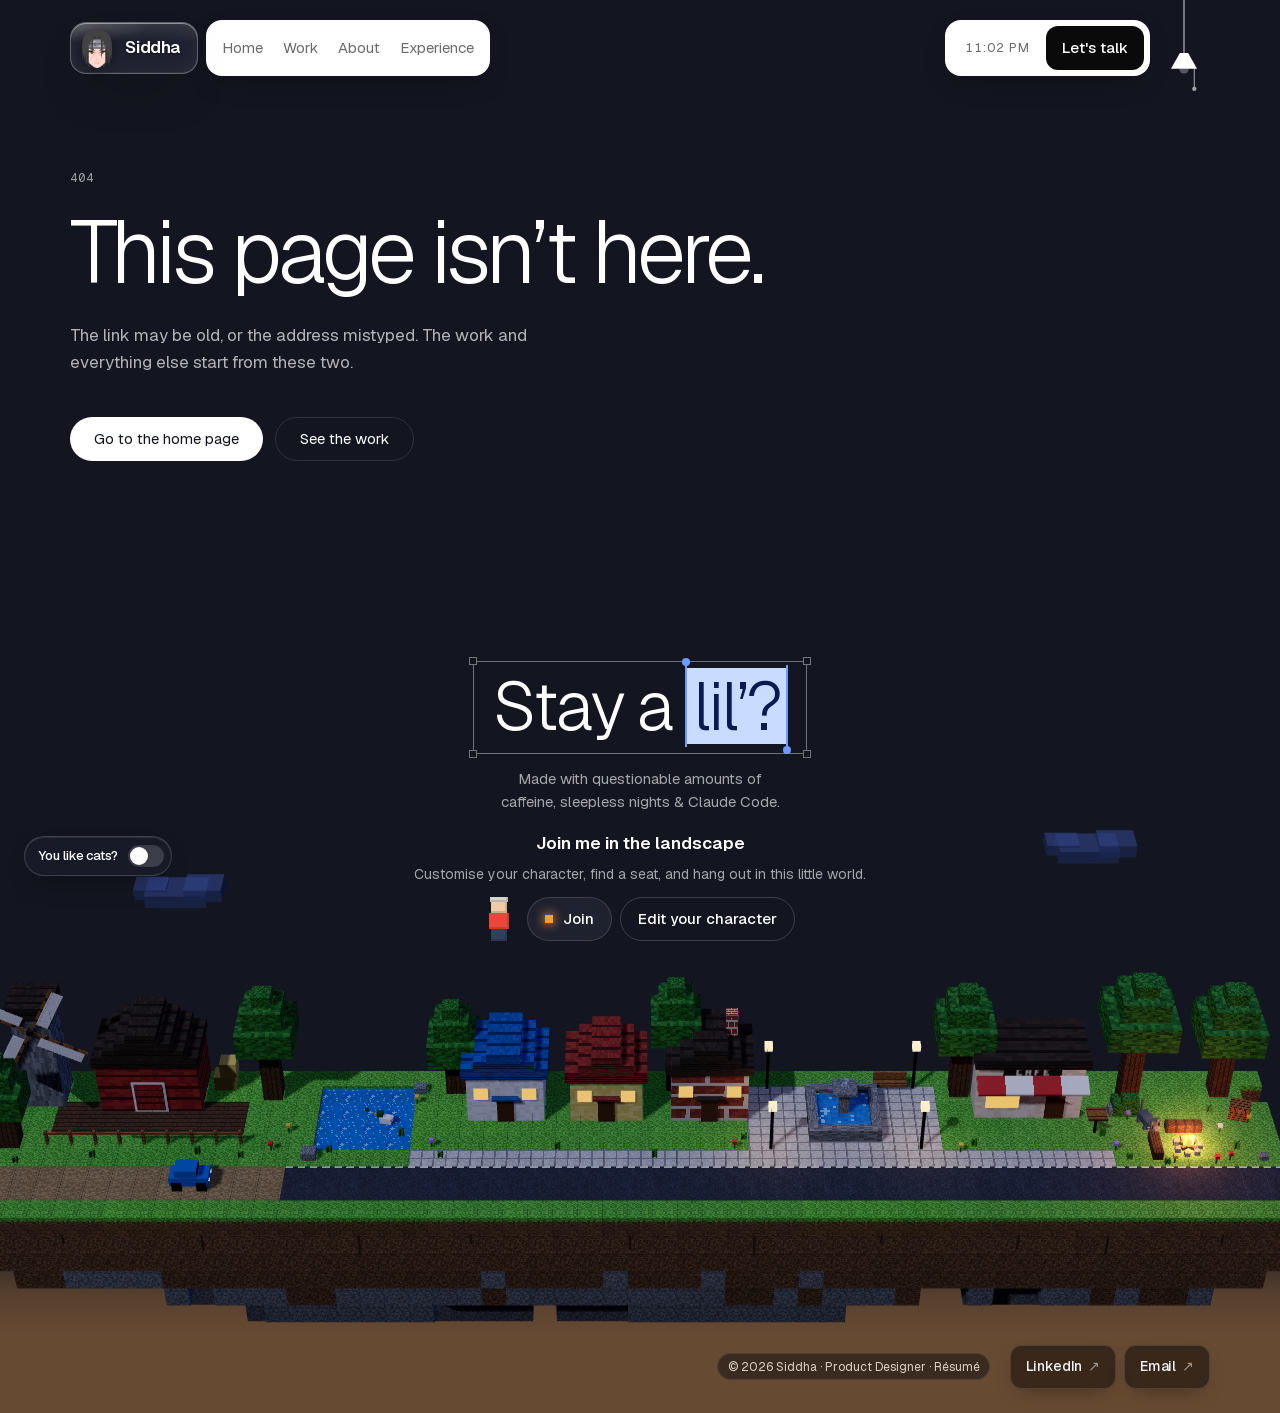
==== commit 975f360f: "Nav: name on phones, balanced gutters when scrolled Co-Authored-By: Claude Opus 5.5 <noreply@anthrop" ====
--- a/404/index.html
+++ b/404/index.html
@@ -1 +1 @@
-<!DOCTYPE html><html lang="en" class="archivo_fb1db8c6-module__tHKahq__variable geist_2a3e8324-module__XMOeAq__variable geist_mono_34594f47-module__jOBELG__variable mynerve_1ff57a8e-module__vpjd0a__variable instrument_sans_b2634caf-module__Nth_Eq__variable h-full"><head><meta charSet="utf-8"/><meta name="viewport" content="width=device-width, initial-scale=1"/><link rel="preload" as="image" href="/shared/logo.webp"/><link rel="stylesheet" href="/_next/static/chunks/3u2u24w1_x0y3.css" data-precedence="next"/><link rel="stylesheet" href="/_next/static/chunks/2bz30oyhv6aa2.css" data-precedence="next"/><link rel="stylesheet" href="/_next/static/chunks/2mvlm8fr7gc4x.css" data-precedence="next"/><link rel="stylesheet" href="/_next/static/chunks/1bhk3cw4v2pjk.css" data-precedence="next"/><link rel="preload" as="script" fetchPriority="low" href="/_next/static/chunks/3yfl9fgvivx3-.js"/><script src="/_next/static/chunks/11jq0c2_zavac.js" async=""></script><script src="/_next/static/chunks/196x_tfexoucg.js" async=""></script><script src="/_next/static/chunks/2_4nww4pyj1_y.js" async=""></script><script src="/_next/static/chunks/turbopack-2fgxie2dhonx-.js" async=""></script><script src="/_next/static/chunks/34f3ti51wpdht.js" async=""></script><script src="/_next/static/chunks/2tcs7qtximdkt.js" async=""></script><script src="/_next/static/chunks/18969ahm8y3x7.js" async=""></script><script src="/_next/static/chunks/42_rir-4ufwjp.js" async=""></script><meta name="robots" content="noindex"/><meta name="next-size-adjust" content=""/><title>Page not found — Siddha</title><meta name="description" content="Product designer at Bajaj Finserv Health. Clinical and wellness products, AI in product, and the complex workflows underneath them."/><meta property="og:title" content="Siddha — Product Designer"/><meta property="og:description" content="Product designer at Bajaj Finserv Health. Clinical and wellness products, AI in product, and the complex workflows underneath them."/><meta property="og:type" content="website"/><meta name="twitter:card" content="summary"/><meta name="twitter:title" content="Siddha — Product Designer"/><meta name="twitter:description" content="Product designer at Bajaj Finserv Health. Clinical and wellness products, AI in product, and the complex workflows underneath them."/><link rel="icon" href="/icon.png?icon.27ct7h63vqytu.png" sizes="256x256" type="image/png"/><script>try{var s=(localStorage.getItem("siddha-theme")||"").split("|"),d=new Date(),h=d.getHours(),t=(s[0]==="dark"||s[0]==="light")&&+s[1]>d.getTime()?s[0]:(h>=18||h<6?"dark":"light");var e=document.documentElement;e.dataset.theme=t;e.style.colorScheme=t}catch(x){}</script><script src="/_next/static/chunks/0cz1d0mv5g_q7.js" noModule=""></script></head><body class="min-h-full flex flex-col bg-bg text-fg"><div hidden=""><!--$--><!--/$--></div><a href="#main" class="skip-link">Skip to content</a><div aria-hidden="true" class="CatEasterEgg-module__oI5_Va__stage"></div><button type="button" role="switch" aria-checked="false" class="CatEasterEgg-module__oI5_Va__toggle"><span>You like cats?</span><span aria-hidden="true" class="CatEasterEgg-module__oI5_Va__track"><span class="CatEasterEgg-module__oI5_Va__knob"></span></span></button><div class="site relative isolate flex flex-1 flex-col overflow-x-clip"><header class="pointer-events-none fixed inset-x-0 top-0 z-50 flex items-start justify-between gap-2 px-5 pt-4 sm:px-[clamp(1.5rem,5.5vw,5rem)] sm:pt-5"><div class="pointer-events-auto flex h-14 min-w-0 items-center gap-2"><a aria-label="Siddha, back to the start" data-tone="dark" class="glass-tone liquid-glass group relative flex h-[3.25rem] items-center gap-2 rounded-2xl px-1.5 text-[1.0625rem] font-semibold tracking-tight text-[color:var(--fg)] sm:pr-4" href="/"><span data-logo="true" class="logo-tilt relative size-10" style="--tx:0;--ty:0"><img alt="" width="40" height="40" decoding="async" data-nimg="1" class="size-10 drop-shadow-[0_4px_8px_rgba(0,0,0,0.35)]" style="color:transparent" src="/shared/logo.webp"/></span><span aria-hidden="true" class="relative hidden sm:inline">Siddha</span></a><nav aria-label="Primary" class="nav-day hidden items-center md:flex rounded-2xl bg-surface p-1.5 text-ink shadow-[0_10px_30px_-12px_rgba(0,0,0,0.35)] transition-colors duration-500"><ul class="flex items-center"><li><a class="flex min-h-11 items-center rounded-lg px-2.5 text-[0.9375rem] transition-colors duration-200 hover:bg-paper focus-visible:outline-ink! text-ink-2 hover:text-ink" href="/home/">Home</a></li><li><a class="flex min-h-11 items-center rounded-lg px-2.5 text-[0.9375rem] transition-colors duration-200 hover:bg-paper focus-visible:outline-ink! text-ink-2 hover:text-ink" href="/work/">Work</a></li><li><a class="flex min-h-11 items-center rounded-lg px-2.5 text-[0.9375rem] transition-colors duration-200 hover:bg-paper focus-visible:outline-ink! text-ink-2 hover:text-ink" href="/about/">About</a></li><li><a class="flex min-h-11 items-center rounded-lg px-2.5 text-[0.9375rem] transition-colors duration-200 hover:bg-paper focus-visible:outline-ink! text-ink-2 hover:text-ink" href="/home/#experience">Experience</a></li></ul></nav></div><div class="pointer-events-auto flex shrink-0 items-start gap-0.5 sm:gap-2"><div class="nav-day flex items-center gap-1 rounded-2xl bg-surface p-1.5 text-ink shadow-[0_10px_30px_-12px_rgba(0,0,0,0.35)] transition-colors duration-500 lg:pl-3"><span class="hidden lg:contents"><span class="ls-clock px-2" aria-hidden="true"></span></span><button type="button" aria-expanded="false" aria-controls="_R_lfivdb_" aria-label="Open menu" class="inline-flex size-11 items-center justify-center rounded-xl text-ink transition-colors duration-200 hover:bg-paper focus-visible:outline-ink! md:hidden"><svg xmlns="http://www.w3.org/2000/svg" width="20" height="20" viewBox="0 0 24 24" fill="none" stroke="currentColor" stroke-width="1.8" stroke-linecap="round" stroke-linejoin="round" class="lucide lucide-menu" aria-hidden="true"><path d="M4 5h16"></path><path d="M4 12h16"></path><path d="M4 19h16"></path></svg></button><a class="inline-flex min-h-11 shrink-0 items-center whitespace-nowrap rounded-xl bg-ink px-3.5 text-[0.9375rem] font-medium sm:px-4 lg:ml-1 text-on-ink transition-transform duration-200 hover:scale-[1.03] focus-visible:outline-ink! active:scale-[0.98]" href="/home/#contact">Let&#x27;s talk</a></div><span aria-hidden="true" class="-mr-2 block w-[52px] shrink-0 sm:mr-0"></span></div></header><div class="absolute right-3 top-0 z-50 sm:right-[clamp(1.5rem,5.5vw,5rem)]"><button type="button" aria-pressed="true" aria-label="Lamp on: light theme. Turn it off for the dark theme" title="Turn the lamp off (dark theme)" class="lamp"><svg viewBox="0 -8 32 72" width="44" height="99" aria-hidden="true"><defs><radialGradient id="lamp-glow"><stop offset="0" stop-color="var(--lamp-light)" stop-opacity="0.9"></stop><stop offset="1" stop-color="var(--lamp-light)" stop-opacity="0"></stop></radialGradient></defs><circle class="lamp-glow" cx="16" cy="46" r="15" fill="url(#lamp-glow)"></circle><line x1="16" y1="-8" x2="16" y2="31" stroke="currentColor" stroke-width="1.1" stroke-linecap="round" opacity="0.55"></line><path d="M13 30.5h6l6.5 11.5h-19z" fill="currentColor" stroke-linejoin="round"></path><path class="lamp-bulb" d="M12.5 42a3.5 3.5 0 0 0 7 0z"></path><g class="lamp-rays" stroke="currentColor" stroke-width="1.2" stroke-linecap="round"><line x1="16" y1="48" x2="16" y2="51" pathLength="1"></line><line x1="11.4" y1="46.6" x2="9.6" y2="48.8" pathLength="1"></line><line x1="20.6" y1="46.6" x2="22.4" y2="48.8" pathLength="1"></line></g><g class="lamp-pull"><line x1="23.5" y1="42" x2="23.5" y2="55" stroke="currentColor" stroke-width="0.9" stroke-linecap="round" opacity="0.5"></line><circle cx="23.5" cy="56.6" r="1.6" fill="currentColor" opacity="0.6"></circle></g></svg></button></div><div aria-hidden="true" class="h-[4.25rem] sm:h-[4.75rem]"></div><main id="main" class="flex-1"><div class="wrap pb-10 pt-16 sm:pt-24"><p class="eyebrow">404</p><h1 class="big mt-6 max-w-[12em] text-[clamp(2.2rem,7vw,5.5rem)]">This page isn’t here.</h1><p class="mt-6 max-w-[30em] text-[1.0625rem] leading-relaxed text-fg-2">The link may be old, or the address mistyped. The work and everything else start from these two.</p><div class="mt-10 flex flex-wrap gap-3"><a class="inline-flex min-h-11 items-center rounded-full bg-fg px-6 text-[0.9375rem] text-bg transition-colors duration-400 hover:bg-amber" href="/home/">Go to the home page</a><a class="inline-flex min-h-11 items-center rounded-full border border-line px-6 text-[0.9375rem] text-fg transition-colors duration-400 hover:border-fg" href="/work/">See the work</a></div></div></main><footer class="mt-24"><section aria-labelledby="stay-h" class="CityFooter-module__8IPcBa__footer"><div class="CityFooter-module__8IPcBa__stage"><div class="CityFooter-module__8IPcBa__canvas" aria-hidden="true"></div><div class="CityFooter-module__8IPcBa__head"><h2 id="stay-h" class="LiveHeading-module__ZGTRTa__heading CityFooter-module__8IPcBa__title"><span class="sr-only">Stay a lil’?</span><span class="LiveHeading-module__ZGTRTa__frame"><span aria-hidden="true" class="LiveHeading-module__ZGTRTa__line" data-line="true" style="--l:0"><span class="LiveHeading-module__ZGTRTa__ch" data-ch="true">S</span><span class="LiveHeading-module__ZGTRTa__ch" data-ch="true">t</span><span class="LiveHeading-module__ZGTRTa__ch" data-ch="true">a</span><span class="LiveHeading-module__ZGTRTa__ch" data-ch="true">y</span><span class="LiveHeading-module__ZGTRTa__ch" data-ch="true"> </span><span class="LiveHeading-module__ZGTRTa__ch" data-ch="true">a</span><span class="LiveHeading-module__ZGTRTa__ch" data-ch="true"> </span><span class="hx-selected LiveHeading-module__ZGTRTa__sel"><span class="LiveHeading-module__ZGTRTa__ch" data-ch="true">l</span><span class="LiveHeading-module__ZGTRTa__ch" data-ch="true">i</span><span class="LiveHeading-module__ZGTRTa__ch" data-ch="true">l</span><span class="LiveHeading-module__ZGTRTa__ch" data-ch="true">’</span><span class="LiveHeading-module__ZGTRTa__ch" data-ch="true">?</span><i class="hx-sel-edge is-start"></i><i class="hx-sel-edge is-end"></i></span></span><span class="LiveHeading-module__ZGTRTa__handles"><i aria-hidden="true" data-x="-1" data-y="-1"></i><i aria-hidden="true" data-x="1" data-y="-1"></i><i aria-hidden="true" data-x="-1" data-y="1"></i><button type="button" data-x="1" data-y="1" aria-label="Resize the heading: hold an arrow key, let go to spring back" tabindex="0"></button></span></span></h2><p class="CityFooter-module__8IPcBa__line">Made with questionable amounts of caffeine, sleepless nights &amp; Claude Code.</p><div class="CityFooter-module__8IPcBa__panel" data-panel="true"><div class="CityFooter-module__8IPcBa__inviteWrap"><p class="CityFooter-module__8IPcBa__inviteTitle">Join me in the landscape</p><p class="CityFooter-module__8IPcBa__soft">Customise your character, find a seat, and hang out in this little world.</p><div class="CityFooter-module__8IPcBa__actions"><span aria-hidden="true" class="CityFooter-module__8IPcBa__preview" style="--skin:#e0ac7e;--hair:#2b1d14;--shirt:#d96f3b"><i class="CityFooter-module__8IPcBa__pHair"></i><i class="CityFooter-module__8IPcBa__pHead"></i><i class="CityFooter-module__8IPcBa__pBody"></i><i class="CityFooter-module__8IPcBa__pLegs"></i></span><button type="button" class="CityFooter-module__8IPcBa__invite CityFooter-module__8IPcBa__glass"><span aria-hidden="true" class="CityFooter-module__8IPcBa__spark"></span>Join</button><button type="button" class="CityFooter-module__8IPcBa__ghost">Edit your character</button></div></div></div></div><p class="sr-only" role="status"></p><div class="CityFooter-module__8IPcBa__bubble" role="status" aria-live="polite"></div></div><div class="CityFooter-module__8IPcBa__base"><p class="CityFooter-module__8IPcBa__small">© <!-- -->2026<!-- --> <!-- -->Siddha<!-- --> · <!-- -->Product Designer<!-- --> · <a href="/home/Sathyasiddha_Pattanaik_Product_Designer_Resume.pdf" class="tap ulink hover:text-amber transition-colors duration-300">Résumé</a></p><ul class="CityFooter-module__8IPcBa__links" aria-label="Find me elsewhere"><li><a class="CityFooter-module__8IPcBa__link" href="https://www.linkedin.com/in/sathyasiddha-pattanaik/" target="_blank" rel="noopener noreferrer" aria-label="LinkedIn (opens in a new tab)">LinkedIn<span aria-hidden="true" class="CityFooter-module__8IPcBa__arrow">↗</span></a></li><li><a class="CityFooter-module__8IPcBa__link" href="mailto:sathyasiddhaux@gmail.com" aria-label="Email Siddha at sathyasiddhaux@gmail.com">Email<span aria-hidden="true" class="CityFooter-module__8IPcBa__arrow">↗</span></a></li></ul></div></section></footer><div aria-hidden="true" class="gradual-blur gradual-blur-page " style="position:fixed;pointer-events:none;opacity:0;transition:opacity 0.4s ease-out;z-index:130;height:6rem;width:100%;bottom:0;left:0;right:0"><div class="gradual-blur-inner"><div style="position:absolute;inset:0;mask-image:linear-gradient(to bottom, transparent 0%, black 20%, black 40%, transparent 60%);-webkit-mask-image:linear-gradient(to bottom, transparent 0%, black 20%, black 40%, transparent 60%);backdrop-filter:blur(0.167rem);-webkit-backdrop-filter:blur(0.167rem);opacity:1"></div><div style="position:absolute;inset:0;mask-image:linear-gradient(to bottom, transparent 20%, black 40%, black 60%, transparent 80%);-webkit-mask-image:linear-gradient(to bottom, transparent 20%, black 40%, black 60%, transparent 80%);backdrop-filter:blur(0.332rem);-webkit-backdrop-filter:blur(0.332rem);opacity:1"></div><div style="position:absolute;inset:0;mask-image:linear-gradient(to bottom, transparent 40%, black 60%, black 80%, transparent 100%);-webkit-mask-image:linear-gradient(to bottom, transparent 40%, black 60%, black 80%, transparent 100%);backdrop-filter:blur(0.754rem);-webkit-backdrop-filter:blur(0.754rem);opacity:1"></div><div style="position:absolute;inset:0;mask-image:linear-gradient(to bottom, transparent 60%, black 80%, black 100%);-webkit-mask-image:linear-gradient(to bottom, transparent 60%, black 80%, black 100%);backdrop-filter:blur(1.499rem);-webkit-backdrop-filter:blur(1.499rem);opacity:1"></div><div style="position:absolute;inset:0;mask-image:linear-gradient(to bottom, transparent 80%, black 100%);-webkit-mask-image:linear-gradient(to bottom, transparent 80%, black 100%);backdrop-filter:blur(2.000rem);-webkit-backdrop-filter:blur(2.000rem);opacity:1"></div></div></div></div><!--$--><!--/$--><script src="/_next/static/chunks/3yfl9fgvivx3-.js" id="_R_" async=""></script><script>(self.__next_f=self.__next_f||[]).push([0])</script><script>self.__next_f.push([1,"1:\"$Sreact.fragment\"\n2:I[54421,[\"/_next/static/chunks/34f3ti51wpdht.js\"],\"SmoothScroll\"]\n3:I[56439,[\"/_next/static/chunks/34f3ti51wpdht.js\"],\"PageTransition\"]\n4:I[47813,[\"/_next/static/chunks/34f3ti51wpdht.js\"],\"CatEasterEgg\"]\n5:I[39756,[\"/_next/static/chunks/34f3ti51wpdht.js\"],\"default\"]\n6:I[37457,[\"/_next/static/chunks/34f3ti51wpdht.js\"],\"default\"]\n7:I[66727,[\"/_next/static/chunks/34f3ti51wpdht.js\",\"/_next/static/chunks/2tcs7qtximdkt.js\",\"/_next/static/chunks/18969ahm8y3x7.js\",\"/_next/static/chunks/42_rir-4ufwjp.js\"],\"Nav\"]\n8:I[66727,[\"/_next/static/chunks/34f3ti51wpdht.js\",\"/_next/static/chunks/2tcs7qtximdkt.js\",\"/_next/static/chunks/18969ahm8y3x7.js\",\"/_next/static/chunks/42_rir-4ufwjp.js\"],\"NavSpacer\"]\n9:I[22016,[\"/_next/static/chunks/34f3ti51wpdht.js\",\"/_next/static/chunks/2tcs7qtximdkt.js\",\"/_next/static/chunks/18969ahm8y3x7.js\",\"/_next/static/chunks/42_rir-4ufwjp.js\"],\"\"]\na:I[48616,[\"/_next/static/chunks/34f3ti51wpdht.js\",\"/_next/static/chunks/2tcs7qtximdkt.js\",\"/_next/static/chunks/18969ahm8y3x7.js\",\"/_next/static/chunks/42_rir-4ufwjp.js\"],\"CityFooter\"]\nb:I[85064,[\"/_next/static/chunks/34f3ti51wpdht.js\",\"/_next/static/chunks/2tcs7qtximdkt.js\",\"/_next/static/chunks/18969ahm8y3x7.js\",\"/_next/static/chunks/42_rir-4ufwjp.js\"],\"ScrollBlur\"]\n18:I[68027,[\"/_next/static/chunks/34f3ti51wpdht.js\"],\"default\",1]\n:HL[\"/_next/static/chunks/3u2u24w1_x0y3.css\",\"style\"]\n:HL[\"/_next/static/chunks/2bz30oyhv6aa2.css\",\"style\"]\n:HL[\"/_next/static/chunks/2mvlm8fr7gc4x.css\",\"style\"]\n:HL[\"/_next/static/chunks/1bhk3cw4v2pjk.css\",\"style\"]\n16:X\n"])</script><script>self.__next_f.push([1,"0:{\"P\":null,\"c\":[\"\",\"_not-found\",\"\"],\"q\":\"\",\"i\":false,\"f\":[[[\"\",{\"children\":[\"/_not-found\",{\"children\":[\"__PAGE__\",{},\"$undefined\",\"$undefined\",4608]},\"$undefined\",\"$undefined\",4608]},\"$undefined\",\"$undefined\",4624],[[\"$\",\"$1\",\"c\",{\"children\":[[[\"$\",\"link\",\"0\",{\"rel\":\"stylesheet\",\"href\":\"/_next/static/chunks/3u2u24w1_x0y3.css\",\"precedence\":\"next\",\"crossOrigin\":\"$undefined\",\"nonce\":\"$undefined\"}],[\"$\",\"link\",\"1\",{\"rel\":\"stylesheet\",\"href\":\"/_next/static/chunks/2bz30oyhv6aa2.css\",\"precedence\":\"next\",\"crossOrigin\":\"$undefined\",\"nonce\":\"$undefined\"}],[\"$\",\"script\",\"script-0\",{\"src\":\"/_next/static/chunks/34f3ti51wpdht.js\",\"async\":true,\"nonce\":\"$undefined\"}]],[\"$\",\"html\",null,{\"lang\":\"en\",\"className\":\"archivo_fb1db8c6-module__tHKahq__variable geist_2a3e8324-module__XMOeAq__variable geist_mono_34594f47-module__jOBELG__variable mynerve_1ff57a8e-module__vpjd0a__variable instrument_sans_b2634caf-module__Nth_Eq__variable h-full\",\"suppressHydrationWarning\":true,\"children\":[[\"$\",\"head\",null,{\"children\":[\"$\",\"script\",null,{\"dangerouslySetInnerHTML\":{\"__html\":\"try{var s=(localStorage.getItem(\\\"siddha-theme\\\")||\\\"\\\").split(\\\"|\\\"),d=new Date(),h=d.getHours(),t=(s[0]===\\\"dark\\\"||s[0]===\\\"light\\\")\u0026\u0026+s[1]\u003ed.getTime()?s[0]:(h\u003e=18||h\u003c6?\\\"dark\\\":\\\"light\\\");var e=document.documentElement;e.dataset.theme=t;e.style.colorScheme=t}catch(x){}\"}}]}],[\"$\",\"body\",null,{\"className\":\"min-h-full flex flex-col bg-bg text-fg\",\"children\":[[\"$\",\"a\",null,{\"href\":\"#main\",\"className\":\"skip-link\",\"children\":\"Skip to content\"}],[\"$\",\"$L2\",null,{}],[\"$\",\"$L3\",null,{}],[\"$\",\"$L4\",null,{}],[\"$\",\"$L5\",null,{\"parallelRouterKey\":\"children\",\"error\":\"$undefined\",\"errorStyles\":\"$undefined\",\"errorScripts\":\"$undefined\",\"template\":[\"$\",\"$L6\",null,{}],\"templateStyles\":\"$undefined\",\"templateScripts\":\"$undefined\",\"notFound\":[[\"$\",\"div\",null,{\"className\":\"site relative isolate flex flex-1 flex-col overflow-x-clip\",\"children\":[[\"$\",\"$L7\",null,{}],[\"$\",\"$L8\",null,{}],[\"$\",\"main\",null,{\"id\":\"main\",\"className\":\"flex-1\",\"children\":[\"$\",\"div\",null,{\"className\":\"wrap pb-10 pt-16 sm:pt-24\",\"children\":[[\"$\",\"p\",null,{\"className\":\"eyebrow\",\"children\":\"404\"}],[\"$\",\"h1\",null,{\"className\":\"big mt-6 max-w-[12em] text-[clamp(2.2rem,7vw,5.5rem)]\",\"children\":\"This page isn’t here.\"}],[\"$\",\"p\",null,{\"className\":\"mt-6 max-w-[30em] text-[1.0625rem] leading-relaxed text-fg-2\",\"children\":\"The link may be old, or the address mistyped. The work and everything else start from these two.\"}],[\"$\",\"div\",null,{\"className\":\"mt-10 flex flex-wrap gap-3\",\"children\":[[\"$\",\"$L9\",null,{\"href\":\"/home\",\"className\":\"inline-flex min-h-11 items-center rounded-full bg-fg px-6 text-[0.9375rem] text-bg transition-colors duration-400 hover:bg-amber\",\"children\":\"Go to the home page\"}],[\"$\",\"$L9\",null,{\"href\":\"/work\",\"className\":\"inline-flex min-h-11 items-center rounded-full border border-line px-6 text-[0.9375rem] text-fg transition-colors duration-400 hover:border-fg\",\"children\":\"See the work\"}]]}]]}]}],[\"$\",\"footer\",null,{\"className\":\"mt-24\",\"children\":[\"$\",\"$La\",null,{\"extra\":[\" · \",[\"$\",\"a\",null,{\"href\":\"/home/Sathyasiddha_Pattanaik_Product_Designer_Resume.pdf\",\"className\":\"tap ulink hover:text-amber transition-colors duration-300\",\"children\":\"Résumé\"}]]}]}],[\"$\",\"$Lb\",null,{}]]}],[[\"$\",\"link\",\"0\",{\"rel\":\"stylesheet\",\"href\":\"/_next/static/chunks/2mvlm8fr7gc4x.css\",\"precedence\":\"next\",\"crossOrigin\":\"$undefined\",\"nonce\":\"$undefined\"}],[\"$\",\"link\",\"1\",{\"rel\":\"stylesheet\",\"href\":\"/_next/static/chunks/1bhk3cw4v2pjk.css\",\"precedence\":\"next\",\"crossOrigin\":\"$undefined\",\"nonce\":\"$undefined\"}]]],\"forbidden\":\"$undefined\",\"unauthorized\":\"$undefined\"}]]}]]}]]}],{\"children\":[[\"$\",\"$1\",\"c\",{\"children\":[null,[\"$\",\"$L5\",null,{\"parallelRouterKey\":\"children\",\"error\":\"$undefined\",\"errorStyles\":\"$undefined\",\"errorScripts\":\"$undefined\",\"template\":[\"$\",\"$L6\",null,{}],\"templateStyles\":\"$undefined\",\"templateScripts\":\"$undefined\",\"notFound\":\"$undefined\",\"forbidden\":\"$undefined\",\"unauthorized\":\"$undefined\"}]]}],{\"children\":[[\"$\",\"$1\",\"c\",{\"children\":[[\"$\",\"div\",null,{\"className\":\"site relative isolate flex flex-1 flex-col overflow-x-clip\",\"children\":[[\"$\",\"$L7\",null,{}],[\"$\",\"$L8\",null,{}],[\"$\",\"main\",null,{\"id\":\"main\",\"className\":\"flex-1\",\"children\":[\"$\",\"div\",null,{\"className\":\"wrap pb-10 pt-16 sm:pt-24\",\"children\":[[\"$\",\"p\",null,{\"className\":\"eyebrow\",\"children\":\"404\"}],[\"$\",\"h1\",null,{\"className\":\"big mt-6 max-w-[12em] text-[clamp(2.2rem,7vw,5.5rem)]\",\"children\":\"This page isn’t here.\"}],[\"$\",\"p\",null,{\"className\":\"mt-6 max-w-[30em] text-[1.0625rem] leading-relaxed text-fg-2\",\"children\":\"The link may be old, or the address mistyped. The work and everything else start from these two.\"}],[\"$\",\"div\",null,{\"className\":\"mt-10 flex flex-wrap gap-3\",\"children\":[\"$Lc\",\"$Ld\"]}]]}]}],\"$Le\",\"$Lf\"]}],[\"$L10\",\"$L11\",\"$L12\",\"$L13\",\"$L14\"],\"$L15\"]}],{},null,false,null]},null,false,\"$16\"]},null,false,null],\"$L17\",false]],\"m\":\"$undefined\",\"G\":[\"$18\",[\"$L19\",\"$L1a\"]],\"S\":true,\"h\":null,\"r\":\"$undefined\",\"s\":\"$undefined\",\"a\":\"$undefined\",\"l\":\"$undefined\",\"p\":\"$undefined\",\"d\":\"$undefined\",\"b\":\"qmEFbpxGwcEJjF8fJANfc\"}\n"])</script><script>self.__next_f.push([1,"1b:I[97367,[\"/_next/static/chunks/34f3ti51wpdht.js\"],\"OutletBoundary\"]\n1c:\"$Sreact.suspense\"\n1e:I[97367,[\"/_next/static/chunks/34f3ti51wpdht.js\"],\"ViewportBoundary\"]\n20:I[97367,[\"/_next/static/chunks/34f3ti51wpdht.js\"],\"MetadataBoundary\"]\nc:[\"$\",\"$L9\",null,{\"href\":\"/home\",\"className\":\"inline-flex min-h-11 items-center rounded-full bg-fg px-6 text-[0.9375rem] text-bg transition-colors duration-400 hover:bg-amber\",\"children\":\"Go to the home page\"}]\nd:[\"$\",\"$L9\",null,{\"href\":\"/work\",\"className\":\"inline-flex min-h-11 items-center rounded-full border border-line px-6 text-[0.9375rem] text-fg transition-colors duration-400 hover:border-fg\",\"children\":\"See the work\"}]\ne:[\"$\",\"footer\",null,{\"className\":\"mt-24\",\"children\":[\"$\",\"$La\",null,{\"extra\":[\" · \",[\"$\",\"a\",null,{\"href\":\"/home/Sathyasiddha_Pattanaik_Product_Designer_Resume.pdf\",\"className\":\"tap ulink hover:text-amber transition-colors duration-300\",\"children\":\"Résumé\"}]]}]}]\nf:[\"$\",\"$Lb\",null,{}]\n10:[\"$\",\"link\",\"0\",{\"rel\":\"stylesheet\",\"href\":\"/_next/static/chunks/2mvlm8fr7gc4x.css\",\"precedence\":\"next\",\"crossOrigin\":\"$undefined\",\"nonce\":\"$undefined\"}]\n11:[\"$\",\"link\",\"1\",{\"rel\":\"stylesheet\",\"href\":\"/_next/static/chunks/1bhk3cw4v2pjk.css\",\"precedence\":\"next\",\"crossOrigin\":\"$undefined\",\"nonce\":\"$undefined\"}]\n12:[\"$\",\"script\",\"script-0\",{\"src\":\"/_next/static/chunks/2tcs7qtximdkt.js\",\"async\":true,\"nonce\":\"$undefined\"}]\n13:[\"$\",\"script\",\"script-1\",{\"src\":\"/_next/static/chunks/18969ahm8y3x7.js\",\"async\":true,\"nonce\":\"$undefined\"}]\n14:[\"$\",\"script\",\"script-2\",{\"src\":\"/_next/static/chunks/42_rir-4ufwjp.js\",\"async\":true,\"nonce\":\"$undefined\"}]\n15:[\"$\",\"$L1b\",null,{\"children\":[\"$\",\"$1c\",null,{\"name\":\"Next.MetadataOutlet\",\"children\":\"$@1d\"}]}]\n17:[\"$\",\"$1\",\"h\",{\"children\":[[\"$\",\"meta\",null,{\"name\":\"robots\",\"content\":\"noindex\"}],[\"$\",\"$L1e\",null,{\"children\":\"$L1f\"}],[\"$\",\"div\",null,{\"hidden\":true,\"children\":[\"$\",\"$L20\",null,{\"children\":[\"$\",\"$1c\",null,{\"name\":\"Next.Metadata\",\"children\":\"$L21\"}]}]}],[\"$\",\"meta\",null,{\"name\":\"next-size-adjust\",\"content\":\"\"}]]}]\n19:[\"$\",\"link\",\"0\",{\"rel\":\"stylesheet\",\"href\":\"/_next/static/chunks/3u2u24w1_x0y3.css\",\"precedence\":\"next\",\"crossOrigin\":\"$undefined\",\"nonce\":\"$undefined\"}]\n1a:[\"$\",\"link\",\"1\",{\"rel\":\"stylesheet\",\"href\":\"/_next/static/chunks/2bz30oyhv6aa2.css\",\"precedence\":\"next\",\"crossOrigin\":\"$undefined\",\"nonce\":\"$undefined\"}]\n"])</script><script>self.__next_f.push([1,"16:C\n1f:[[\"$\",\"meta\",\"0\",{\"charSet\":\"utf-8\"}],[\"$\",\"meta\",\"1\",{\"name\":\"viewport\",\"content\":\"width=device-width, initial-scale=1\"}]]\n"])</script><script>self.__next_f.push([1,"22:I[27201,[\"/_next/static/chunks/34f3ti51wpdht.js\"],\"IconMark\"]\n1d:null\n21:[[\"$\",\"title\",\"0\",{\"children\":\"Page not found — Siddha\"}],[\"$\",\"meta\",\"1\",{\"name\":\"description\",\"content\":\"Product designer at Bajaj Finserv Health. Clinical and wellness products, AI in product, and the complex workflows underneath them.\"}],[\"$\",\"meta\",\"2\",{\"property\":\"og:title\",\"content\":\"Siddha — Product Designer\"}],[\"$\",\"meta\",\"3\",{\"property\":\"og:description\",\"content\":\"Product designer at Bajaj Finserv Health. Clinical and wellness products, AI in product, and the complex workflows underneath them.\"}],[\"$\",\"meta\",\"4\",{\"property\":\"og:type\",\"content\":\"website\"}],[\"$\",\"meta\",\"5\",{\"name\":\"twitter:card\",\"content\":\"summary\"}],[\"$\",\"meta\",\"6\",{\"name\":\"twitter:title\",\"content\":\"Siddha — Product Designer\"}],[\"$\",\"meta\",\"7\",{\"name\":\"twitter:description\",\"content\":\"Product designer at Bajaj Finserv Health. Clinical and wellness products, AI in product, and the complex workflows underneath them.\"}],[\"$\",\"link\",\"8\",{\"rel\":\"icon\",\"href\":\"/icon.png?icon.27ct7h63vqytu.png\",\"sizes\":\"256x256\",\"type\":\"image/png\"}],[\"$\",\"$L22\",\"9\",{}]]\n"])</script></body></html>+<!DOCTYPE html><html lang="en" class="archivo_fb1db8c6-module__tHKahq__variable geist_2a3e8324-module__XMOeAq__variable geist_mono_34594f47-module__jOBELG__variable mynerve_1ff57a8e-module__vpjd0a__variable instrument_sans_b2634caf-module__Nth_Eq__variable h-full"><head><meta charSet="utf-8"/><meta name="viewport" content="width=device-width, initial-scale=1"/><link rel="preload" as="image" href="/shared/logo.webp"/><link rel="stylesheet" href="/_next/static/chunks/3yoyagnu-18nw.css" data-precedence="next"/><link rel="stylesheet" href="/_next/static/chunks/2bz30oyhv6aa2.css" data-precedence="next"/><link rel="stylesheet" href="/_next/static/chunks/2mvlm8fr7gc4x.css" data-precedence="next"/><link rel="stylesheet" href="/_next/static/chunks/1bhk3cw4v2pjk.css" data-precedence="next"/><link rel="preload" as="script" fetchPriority="low" href="/_next/static/chunks/3yfl9fgvivx3-.js"/><script src="/_next/static/chunks/11jq0c2_zavac.js" async=""></script><script src="/_next/static/chunks/196x_tfexoucg.js" async=""></script><script src="/_next/static/chunks/2_4nww4pyj1_y.js" async=""></script><script src="/_next/static/chunks/turbopack-2fgxie2dhonx-.js" async=""></script><script src="/_next/static/chunks/34f3ti51wpdht.js" async=""></script><script src="/_next/static/chunks/2tcs7qtximdkt.js" async=""></script><script src="/_next/static/chunks/18969ahm8y3x7.js" async=""></script><script src="/_next/static/chunks/2jv3t4gyo-hdj.js" async=""></script><meta name="robots" content="noindex"/><meta name="next-size-adjust" content=""/><title>Page not found — Siddha</title><meta name="description" content="Product designer at Bajaj Finserv Health. Clinical and wellness products, AI in product, and the complex workflows underneath them."/><meta property="og:title" content="Siddha — Product Designer"/><meta property="og:description" content="Product designer at Bajaj Finserv Health. Clinical and wellness products, AI in product, and the complex workflows underneath them."/><meta property="og:type" content="website"/><meta name="twitter:card" content="summary"/><meta name="twitter:title" content="Siddha — Product Designer"/><meta name="twitter:description" content="Product designer at Bajaj Finserv Health. Clinical and wellness products, AI in product, and the complex workflows underneath them."/><link rel="icon" href="/icon.png?icon.27ct7h63vqytu.png" sizes="256x256" type="image/png"/><script>try{var s=(localStorage.getItem("siddha-theme")||"").split("|"),d=new Date(),h=d.getHours(),t=(s[0]==="dark"||s[0]==="light")&&+s[1]>d.getTime()?s[0]:(h>=18||h<6?"dark":"light");var e=document.documentElement;e.dataset.theme=t;e.style.colorScheme=t}catch(x){}</script><script src="/_next/static/chunks/0cz1d0mv5g_q7.js" noModule=""></script></head><body class="min-h-full flex flex-col bg-bg text-fg"><div hidden=""><!--$--><!--/$--></div><a href="#main" class="skip-link">Skip to content</a><div aria-hidden="true" class="CatEasterEgg-module__oI5_Va__stage"></div><button type="button" role="switch" aria-checked="false" class="CatEasterEgg-module__oI5_Va__toggle"><span>You like cats?</span><span aria-hidden="true" class="CatEasterEgg-module__oI5_Va__track"><span class="CatEasterEgg-module__oI5_Va__knob"></span></span></button><div class="site relative isolate flex flex-1 flex-col overflow-x-clip"><header class="pointer-events-none fixed inset-x-0 top-0 z-50 flex items-start justify-between gap-2 px-5 pt-4 sm:px-[clamp(1.5rem,5.5vw,5rem)] sm:pt-5"><div class="pointer-events-auto flex h-14 min-w-0 items-center gap-2"><a aria-label="Siddha, back to the start" data-tone="dark" class="glass-tone liquid-glass group relative flex h-[3.25rem] items-center gap-2 rounded-2xl pl-1.5 pr-3.5 text-[1.0625rem] font-semibold tracking-tight text-[color:var(--fg)] sm:pr-4" href="/"><span data-logo="true" class="logo-tilt relative size-10" style="--tx:0;--ty:0"><img alt="" width="40" height="40" decoding="async" data-nimg="1" class="size-10 drop-shadow-[0_4px_8px_rgba(0,0,0,0.35)]" style="color:transparent" src="/shared/logo.webp"/></span><span aria-hidden="true" class="relative">Siddha</span></a><nav aria-label="Primary" class="nav-day hidden items-center md:flex rounded-2xl bg-surface p-1.5 text-ink shadow-[0_10px_30px_-12px_rgba(0,0,0,0.35)] transition-colors duration-500"><ul class="flex items-center"><li><a class="flex min-h-11 items-center rounded-lg px-2.5 text-[0.9375rem] transition-colors duration-200 hover:bg-paper focus-visible:outline-ink! text-ink-2 hover:text-ink" href="/home/">Home</a></li><li><a class="flex min-h-11 items-center rounded-lg px-2.5 text-[0.9375rem] transition-colors duration-200 hover:bg-paper focus-visible:outline-ink! text-ink-2 hover:text-ink" href="/work/">Work</a></li><li><a class="flex min-h-11 items-center rounded-lg px-2.5 text-[0.9375rem] transition-colors duration-200 hover:bg-paper focus-visible:outline-ink! text-ink-2 hover:text-ink" href="/about/">About</a></li><li><a class="flex min-h-11 items-center rounded-lg px-2.5 text-[0.9375rem] transition-colors duration-200 hover:bg-paper focus-visible:outline-ink! text-ink-2 hover:text-ink" href="/home/#experience">Experience</a></li></ul></nav></div><div class="pointer-events-auto flex shrink-0 items-start gap-0.5 sm:gap-2"><div class="nav-day flex items-center gap-1 rounded-2xl bg-surface p-1.5 text-ink shadow-[0_10px_30px_-12px_rgba(0,0,0,0.35)] transition-colors duration-500 lg:pl-3"><span class="hidden lg:contents"><span class="ls-clock px-2" aria-hidden="true"></span></span><button type="button" aria-expanded="false" aria-controls="_R_lfivdb_" aria-label="Open menu" class="inline-flex size-11 items-center justify-center rounded-xl text-ink transition-colors duration-200 hover:bg-paper focus-visible:outline-ink! md:hidden"><svg xmlns="http://www.w3.org/2000/svg" width="20" height="20" viewBox="0 0 24 24" fill="none" stroke="currentColor" stroke-width="1.8" stroke-linecap="round" stroke-linejoin="round" class="lucide lucide-menu" aria-hidden="true"><path d="M4 5h16"></path><path d="M4 12h16"></path><path d="M4 19h16"></path></svg></button><a class="inline-flex min-h-11 shrink-0 items-center whitespace-nowrap rounded-xl bg-ink px-3.5 text-[0.9375rem] font-medium sm:px-4 lg:ml-1 text-on-ink transition-transform duration-200 hover:scale-[1.03] focus-visible:outline-ink! active:scale-[0.98]" href="/home/#contact">Let&#x27;s talk</a></div><span aria-hidden="true" class="block shrink-0 transition-[width,margin] duration-300 ease-out motion-reduce:transition-none -mr-2 w-[52px] sm:mr-0"></span></div></header><div class="absolute right-3 top-0 z-50 sm:right-[clamp(1.5rem,5.5vw,5rem)]"><button type="button" aria-pressed="true" aria-label="Lamp on: light theme. Turn it off for the dark theme" title="Turn the lamp off (dark theme)" class="lamp"><svg viewBox="0 -8 32 72" width="44" height="99" aria-hidden="true"><defs><radialGradient id="lamp-glow"><stop offset="0" stop-color="var(--lamp-light)" stop-opacity="0.9"></stop><stop offset="1" stop-color="var(--lamp-light)" stop-opacity="0"></stop></radialGradient></defs><circle class="lamp-glow" cx="16" cy="46" r="15" fill="url(#lamp-glow)"></circle><line x1="16" y1="-8" x2="16" y2="31" stroke="currentColor" stroke-width="1.1" stroke-linecap="round" opacity="0.55"></line><path d="M13 30.5h6l6.5 11.5h-19z" fill="currentColor" stroke-linejoin="round"></path><path class="lamp-bulb" d="M12.5 42a3.5 3.5 0 0 0 7 0z"></path><g class="lamp-rays" stroke="currentColor" stroke-width="1.2" stroke-linecap="round"><line x1="16" y1="48" x2="16" y2="51" pathLength="1"></line><line x1="11.4" y1="46.6" x2="9.6" y2="48.8" pathLength="1"></line><line x1="20.6" y1="46.6" x2="22.4" y2="48.8" pathLength="1"></line></g><g class="lamp-pull"><line x1="23.5" y1="42" x2="23.5" y2="55" stroke="currentColor" stroke-width="0.9" stroke-linecap="round" opacity="0.5"></line><circle cx="23.5" cy="56.6" r="1.6" fill="currentColor" opacity="0.6"></circle></g></svg></button></div><div aria-hidden="true" class="h-[4.25rem] sm:h-[4.75rem]"></div><main id="main" class="flex-1"><div class="wrap pb-10 pt-16 sm:pt-24"><p class="eyebrow">404</p><h1 class="big mt-6 max-w-[12em] text-[clamp(2.2rem,7vw,5.5rem)]">This page isn’t here.</h1><p class="mt-6 max-w-[30em] text-[1.0625rem] leading-relaxed text-fg-2">The link may be old, or the address mistyped. The work and everything else start from these two.</p><div class="mt-10 flex flex-wrap gap-3"><a class="inline-flex min-h-11 items-center rounded-full bg-fg px-6 text-[0.9375rem] text-bg transition-colors duration-400 hover:bg-amber" href="/home/">Go to the home page</a><a class="inline-flex min-h-11 items-center rounded-full border border-line px-6 text-[0.9375rem] text-fg transition-colors duration-400 hover:border-fg" href="/work/">See the work</a></div></div></main><footer class="mt-24"><section aria-labelledby="stay-h" class="CityFooter-module__8IPcBa__footer"><div class="CityFooter-module__8IPcBa__stage"><div class="CityFooter-module__8IPcBa__canvas" aria-hidden="true"></div><div class="CityFooter-module__8IPcBa__head"><h2 id="stay-h" class="LiveHeading-module__ZGTRTa__heading CityFooter-module__8IPcBa__title"><span class="sr-only">Stay a lil’?</span><span class="LiveHeading-module__ZGTRTa__frame"><span aria-hidden="true" class="LiveHeading-module__ZGTRTa__line" data-line="true" style="--l:0"><span class="LiveHeading-module__ZGTRTa__ch" data-ch="true">S</span><span class="LiveHeading-module__ZGTRTa__ch" data-ch="true">t</span><span class="LiveHeading-module__ZGTRTa__ch" data-ch="true">a</span><span class="LiveHeading-module__ZGTRTa__ch" data-ch="true">y</span><span class="LiveHeading-module__ZGTRTa__ch" data-ch="true"> </span><span class="LiveHeading-module__ZGTRTa__ch" data-ch="true">a</span><span class="LiveHeading-module__ZGTRTa__ch" data-ch="true"> </span><span class="hx-selected LiveHeading-module__ZGTRTa__sel"><span class="LiveHeading-module__ZGTRTa__ch" data-ch="true">l</span><span class="LiveHeading-module__ZGTRTa__ch" data-ch="true">i</span><span class="LiveHeading-module__ZGTRTa__ch" data-ch="true">l</span><span class="LiveHeading-module__ZGTRTa__ch" data-ch="true">’</span><span class="LiveHeading-module__ZGTRTa__ch" data-ch="true">?</span><i class="hx-sel-edge is-start"></i><i class="hx-sel-edge is-end"></i></span></span><span class="LiveHeading-module__ZGTRTa__handles"><i aria-hidden="true" data-x="-1" data-y="-1"></i><i aria-hidden="true" data-x="1" data-y="-1"></i><i aria-hidden="true" data-x="-1" data-y="1"></i><button type="button" data-x="1" data-y="1" aria-label="Resize the heading: hold an arrow key, let go to spring back" tabindex="0"></button></span></span></h2><p class="CityFooter-module__8IPcBa__line">Made with questionable amounts of caffeine, sleepless nights &amp; Claude Code.</p><div class="CityFooter-module__8IPcBa__panel" data-panel="true"><div class="CityFooter-module__8IPcBa__inviteWrap"><p class="CityFooter-module__8IPcBa__inviteTitle">Join me in the landscape</p><p class="CityFooter-module__8IPcBa__soft">Customise your character, find a seat, and hang out in this little world.</p><div class="CityFooter-module__8IPcBa__actions"><span aria-hidden="true" class="CityFooter-module__8IPcBa__preview" style="--skin:#e0ac7e;--hair:#2b1d14;--shirt:#d96f3b"><i class="CityFooter-module__8IPcBa__pHair"></i><i class="CityFooter-module__8IPcBa__pHead"></i><i class="CityFooter-module__8IPcBa__pBody"></i><i class="CityFooter-module__8IPcBa__pLegs"></i></span><button type="button" class="CityFooter-module__8IPcBa__invite CityFooter-module__8IPcBa__glass"><span aria-hidden="true" class="CityFooter-module__8IPcBa__spark"></span>Join</button><button type="button" class="CityFooter-module__8IPcBa__ghost">Edit your character</button></div></div></div></div><p class="sr-only" role="status"></p><div class="CityFooter-module__8IPcBa__bubble" role="status" aria-live="polite"></div></div><div class="CityFooter-module__8IPcBa__base"><p class="CityFooter-module__8IPcBa__small">© <!-- -->2026<!-- --> <!-- -->Siddha<!-- --> · <!-- -->Product Designer<!-- --> · <a href="/home/Sathyasiddha_Pattanaik_Product_Designer_Resume.pdf" class="tap ulink hover:text-amber transition-colors duration-300">Résumé</a></p><ul class="CityFooter-module__8IPcBa__links" aria-label="Find me elsewhere"><li><a class="CityFooter-module__8IPcBa__link" href="https://www.linkedin.com/in/sathyasiddha-pattanaik/" target="_blank" rel="noopener noreferrer" aria-label="LinkedIn (opens in a new tab)">LinkedIn<span aria-hidden="true" class="CityFooter-module__8IPcBa__arrow">↗</span></a></li><li><a class="CityFooter-module__8IPcBa__link" href="mailto:sathyasiddhaux@gmail.com" aria-label="Email Siddha at sathyasiddhaux@gmail.com">Email<span aria-hidden="true" class="CityFooter-module__8IPcBa__arrow">↗</span></a></li></ul></div></section></footer><div aria-hidden="true" class="gradual-blur gradual-blur-page " style="position:fixed;pointer-events:none;opacity:0;transition:opacity 0.4s ease-out;z-index:130;height:6rem;width:100%;bottom:0;left:0;right:0"><div class="gradual-blur-inner"><div style="position:absolute;inset:0;mask-image:linear-gradient(to bottom, transparent 0%, black 20%, black 40%, transparent 60%);-webkit-mask-image:linear-gradient(to bottom, transparent 0%, black 20%, black 40%, transparent 60%);backdrop-filter:blur(0.167rem);-webkit-backdrop-filter:blur(0.167rem);opacity:1"></div><div style="position:absolute;inset:0;mask-image:linear-gradient(to bottom, transparent 20%, black 40%, black 60%, transparent 80%);-webkit-mask-image:linear-gradient(to bottom, transparent 20%, black 40%, black 60%, transparent 80%);backdrop-filter:blur(0.332rem);-webkit-backdrop-filter:blur(0.332rem);opacity:1"></div><div style="position:absolute;inset:0;mask-image:linear-gradient(to bottom, transparent 40%, black 60%, black 80%, transparent 100%);-webkit-mask-image:linear-gradient(to bottom, transparent 40%, black 60%, black 80%, transparent 100%);backdrop-filter:blur(0.754rem);-webkit-backdrop-filter:blur(0.754rem);opacity:1"></div><div style="position:absolute;inset:0;mask-image:linear-gradient(to bottom, transparent 60%, black 80%, black 100%);-webkit-mask-image:linear-gradient(to bottom, transparent 60%, black 80%, black 100%);backdrop-filter:blur(1.499rem);-webkit-backdrop-filter:blur(1.499rem);opacity:1"></div><div style="position:absolute;inset:0;mask-image:linear-gradient(to bottom, transparent 80%, black 100%);-webkit-mask-image:linear-gradient(to bottom, transparent 80%, black 100%);backdrop-filter:blur(2.000rem);-webkit-backdrop-filter:blur(2.000rem);opacity:1"></div></div></div></div><!--$--><!--/$--><script src="/_next/static/chunks/3yfl9fgvivx3-.js" id="_R_" async=""></script><script>(self.__next_f=self.__next_f||[]).push([0])</script><script>self.__next_f.push([1,"1:\"$Sreact.fragment\"\n2:I[54421,[\"/_next/static/chunks/34f3ti51wpdht.js\"],\"SmoothScroll\"]\n3:I[56439,[\"/_next/static/chunks/34f3ti51wpdht.js\"],\"PageTransition\"]\n4:I[47813,[\"/_next/static/chunks/34f3ti51wpdht.js\"],\"CatEasterEgg\"]\n5:I[39756,[\"/_next/static/chunks/34f3ti51wpdht.js\"],\"default\"]\n6:I[37457,[\"/_next/static/chunks/34f3ti51wpdht.js\"],\"default\"]\n7:I[66727,[\"/_next/static/chunks/34f3ti51wpdht.js\",\"/_next/static/chunks/2tcs7qtximdkt.js\",\"/_next/static/chunks/18969ahm8y3x7.js\",\"/_next/static/chunks/2jv3t4gyo-hdj.js\"],\"Nav\"]\n8:I[66727,[\"/_next/static/chunks/34f3ti51wpdht.js\",\"/_next/static/chunks/2tcs7qtximdkt.js\",\"/_next/static/chunks/18969ahm8y3x7.js\",\"/_next/static/chunks/2jv3t4gyo-hdj.js\"],\"NavSpacer\"]\n9:I[22016,[\"/_next/static/chunks/34f3ti51wpdht.js\",\"/_next/static/chunks/2tcs7qtximdkt.js\",\"/_next/static/chunks/18969ahm8y3x7.js\",\"/_next/static/chunks/2jv3t4gyo-hdj.js\"],\"\"]\na:I[48616,[\"/_next/static/chunks/34f3ti51wpdht.js\",\"/_next/static/chunks/2tcs7qtximdkt.js\",\"/_next/static/chunks/18969ahm8y3x7.js\",\"/_next/static/chunks/2jv3t4gyo-hdj.js\"],\"CityFooter\"]\nb:I[85064,[\"/_next/static/chunks/34f3ti51wpdht.js\",\"/_next/static/chunks/2tcs7qtximdkt.js\",\"/_next/static/chunks/18969ahm8y3x7.js\",\"/_next/static/chunks/2jv3t4gyo-hdj.js\"],\"ScrollBlur\"]\n18:I[68027,[\"/_next/static/chunks/34f3ti51wpdht.js\"],\"default\",1]\n:HL[\"/_next/static/chunks/3yoyagnu-18nw.css\",\"style\"]\n:HL[\"/_next/static/chunks/2bz30oyhv6aa2.css\",\"style\"]\n:HL[\"/_next/static/chunks/2mvlm8fr7gc4x.css\",\"style\"]\n:HL[\"/_next/static/chunks/1bhk3cw4v2pjk.css\",\"style\"]\n16:X\n"])</script><script>self.__next_f.push([1,"0:{\"P\":null,\"c\":[\"\",\"_not-found\",\"\"],\"q\":\"\",\"i\":false,\"f\":[[[\"\",{\"children\":[\"/_not-found\",{\"children\":[\"__PAGE__\",{},\"$undefined\",\"$undefined\",4608]},\"$undefined\",\"$undefined\",4608]},\"$undefined\",\"$undefined\",4624],[[\"$\",\"$1\",\"c\",{\"children\":[[[\"$\",\"link\",\"0\",{\"rel\":\"stylesheet\",\"href\":\"/_next/static/chunks/3yoyagnu-18nw.css\",\"precedence\":\"next\",\"crossOrigin\":\"$undefined\",\"nonce\":\"$undefined\"}],[\"$\",\"link\",\"1\",{\"rel\":\"stylesheet\",\"href\":\"/_next/static/chunks/2bz30oyhv6aa2.css\",\"precedence\":\"next\",\"crossOrigin\":\"$undefined\",\"nonce\":\"$undefined\"}],[\"$\",\"script\",\"script-0\",{\"src\":\"/_next/static/chunks/34f3ti51wpdht.js\",\"async\":true,\"nonce\":\"$undefined\"}]],[\"$\",\"html\",null,{\"lang\":\"en\",\"className\":\"archivo_fb1db8c6-module__tHKahq__variable geist_2a3e8324-module__XMOeAq__variable geist_mono_34594f47-module__jOBELG__variable mynerve_1ff57a8e-module__vpjd0a__variable instrument_sans_b2634caf-module__Nth_Eq__variable h-full\",\"suppressHydrationWarning\":true,\"children\":[[\"$\",\"head\",null,{\"children\":[\"$\",\"script\",null,{\"dangerouslySetInnerHTML\":{\"__html\":\"try{var s=(localStorage.getItem(\\\"siddha-theme\\\")||\\\"\\\").split(\\\"|\\\"),d=new Date(),h=d.getHours(),t=(s[0]===\\\"dark\\\"||s[0]===\\\"light\\\")\u0026\u0026+s[1]\u003ed.getTime()?s[0]:(h\u003e=18||h\u003c6?\\\"dark\\\":\\\"light\\\");var e=document.documentElement;e.dataset.theme=t;e.style.colorScheme=t}catch(x){}\"}}]}],[\"$\",\"body\",null,{\"className\":\"min-h-full flex flex-col bg-bg text-fg\",\"children\":[[\"$\",\"a\",null,{\"href\":\"#main\",\"className\":\"skip-link\",\"children\":\"Skip to content\"}],[\"$\",\"$L2\",null,{}],[\"$\",\"$L3\",null,{}],[\"$\",\"$L4\",null,{}],[\"$\",\"$L5\",null,{\"parallelRouterKey\":\"children\",\"error\":\"$undefined\",\"errorStyles\":\"$undefined\",\"errorScripts\":\"$undefined\",\"template\":[\"$\",\"$L6\",null,{}],\"templateStyles\":\"$undefined\",\"templateScripts\":\"$undefined\",\"notFound\":[[\"$\",\"div\",null,{\"className\":\"site relative isolate flex flex-1 flex-col overflow-x-clip\",\"children\":[[\"$\",\"$L7\",null,{}],[\"$\",\"$L8\",null,{}],[\"$\",\"main\",null,{\"id\":\"main\",\"className\":\"flex-1\",\"children\":[\"$\",\"div\",null,{\"className\":\"wrap pb-10 pt-16 sm:pt-24\",\"children\":[[\"$\",\"p\",null,{\"className\":\"eyebrow\",\"children\":\"404\"}],[\"$\",\"h1\",null,{\"className\":\"big mt-6 max-w-[12em] text-[clamp(2.2rem,7vw,5.5rem)]\",\"children\":\"This page isn’t here.\"}],[\"$\",\"p\",null,{\"className\":\"mt-6 max-w-[30em] text-[1.0625rem] leading-relaxed text-fg-2\",\"children\":\"The link may be old, or the address mistyped. The work and everything else start from these two.\"}],[\"$\",\"div\",null,{\"className\":\"mt-10 flex flex-wrap gap-3\",\"children\":[[\"$\",\"$L9\",null,{\"href\":\"/home\",\"className\":\"inline-flex min-h-11 items-center rounded-full bg-fg px-6 text-[0.9375rem] text-bg transition-colors duration-400 hover:bg-amber\",\"children\":\"Go to the home page\"}],[\"$\",\"$L9\",null,{\"href\":\"/work\",\"className\":\"inline-flex min-h-11 items-center rounded-full border border-line px-6 text-[0.9375rem] text-fg transition-colors duration-400 hover:border-fg\",\"children\":\"See the work\"}]]}]]}]}],[\"$\",\"footer\",null,{\"className\":\"mt-24\",\"children\":[\"$\",\"$La\",null,{\"extra\":[\" · \",[\"$\",\"a\",null,{\"href\":\"/home/Sathyasiddha_Pattanaik_Product_Designer_Resume.pdf\",\"className\":\"tap ulink hover:text-amber transition-colors duration-300\",\"children\":\"Résumé\"}]]}]}],[\"$\",\"$Lb\",null,{}]]}],[[\"$\",\"link\",\"0\",{\"rel\":\"stylesheet\",\"href\":\"/_next/static/chunks/2mvlm8fr7gc4x.css\",\"precedence\":\"next\",\"crossOrigin\":\"$undefined\",\"nonce\":\"$undefined\"}],[\"$\",\"link\",\"1\",{\"rel\":\"stylesheet\",\"href\":\"/_next/static/chunks/1bhk3cw4v2pjk.css\",\"precedence\":\"next\",\"crossOrigin\":\"$undefined\",\"nonce\":\"$undefined\"}]]],\"forbidden\":\"$undefined\",\"unauthorized\":\"$undefined\"}]]}]]}]]}],{\"children\":[[\"$\",\"$1\",\"c\",{\"children\":[null,[\"$\",\"$L5\",null,{\"parallelRouterKey\":\"children\",\"error\":\"$undefined\",\"errorStyles\":\"$undefined\",\"errorScripts\":\"$undefined\",\"template\":[\"$\",\"$L6\",null,{}],\"templateStyles\":\"$undefined\",\"templateScripts\":\"$undefined\",\"notFound\":\"$undefined\",\"forbidden\":\"$undefined\",\"unauthorized\":\"$undefined\"}]]}],{\"children\":[[\"$\",\"$1\",\"c\",{\"children\":[[\"$\",\"div\",null,{\"className\":\"site relative isolate flex flex-1 flex-col overflow-x-clip\",\"children\":[[\"$\",\"$L7\",null,{}],[\"$\",\"$L8\",null,{}],[\"$\",\"main\",null,{\"id\":\"main\",\"className\":\"flex-1\",\"children\":[\"$\",\"div\",null,{\"className\":\"wrap pb-10 pt-16 sm:pt-24\",\"children\":[[\"$\",\"p\",null,{\"className\":\"eyebrow\",\"children\":\"404\"}],[\"$\",\"h1\",null,{\"className\":\"big mt-6 max-w-[12em] text-[clamp(2.2rem,7vw,5.5rem)]\",\"children\":\"This page isn’t here.\"}],[\"$\",\"p\",null,{\"className\":\"mt-6 max-w-[30em] text-[1.0625rem] leading-relaxed text-fg-2\",\"children\":\"The link may be old, or the address mistyped. The work and everything else start from these two.\"}],[\"$\",\"div\",null,{\"className\":\"mt-10 flex flex-wrap gap-3\",\"children\":[\"$Lc\",\"$Ld\"]}]]}]}],\"$Le\",\"$Lf\"]}],[\"$L10\",\"$L11\",\"$L12\",\"$L13\",\"$L14\"],\"$L15\"]}],{},null,false,null]},null,false,\"$16\"]},null,false,null],\"$L17\",false]],\"m\":\"$undefined\",\"G\":[\"$18\",[\"$L19\",\"$L1a\"]],\"S\":true,\"h\":null,\"r\":\"$undefined\",\"s\":\"$undefined\",\"a\":\"$undefined\",\"l\":\"$undefined\",\"p\":\"$undefined\",\"d\":\"$undefined\",\"b\":\"mIzUYiqYk_2ps6Il7hHC5\"}\n"])</script><script>self.__next_f.push([1,"1b:I[97367,[\"/_next/static/chunks/34f3ti51wpdht.js\"],\"OutletBoundary\"]\n1c:\"$Sreact.suspense\"\n1e:I[97367,[\"/_next/static/chunks/34f3ti51wpdht.js\"],\"ViewportBoundary\"]\n20:I[97367,[\"/_next/static/chunks/34f3ti51wpdht.js\"],\"MetadataBoundary\"]\nc:[\"$\",\"$L9\",null,{\"href\":\"/home\",\"className\":\"inline-flex min-h-11 items-center rounded-full bg-fg px-6 text-[0.9375rem] text-bg transition-colors duration-400 hover:bg-amber\",\"children\":\"Go to the home page\"}]\nd:[\"$\",\"$L9\",null,{\"href\":\"/work\",\"className\":\"inline-flex min-h-11 items-center rounded-full border border-line px-6 text-[0.9375rem] text-fg transition-colors duration-400 hover:border-fg\",\"children\":\"See the work\"}]\ne:[\"$\",\"footer\",null,{\"className\":\"mt-24\",\"children\":[\"$\",\"$La\",null,{\"extra\":[\" · \",[\"$\",\"a\",null,{\"href\":\"/home/Sathyasiddha_Pattanaik_Product_Designer_Resume.pdf\",\"className\":\"tap ulink hover:text-amber transition-colors duration-300\",\"children\":\"Résumé\"}]]}]}]\nf:[\"$\",\"$Lb\",null,{}]\n10:[\"$\",\"link\",\"0\",{\"rel\":\"stylesheet\",\"href\":\"/_next/static/chunks/2mvlm8fr7gc4x.css\",\"precedence\":\"next\",\"crossOrigin\":\"$undefined\",\"nonce\":\"$undefined\"}]\n11:[\"$\",\"link\",\"1\",{\"rel\":\"stylesheet\",\"href\":\"/_next/static/chunks/1bhk3cw4v2pjk.css\",\"precedence\":\"next\",\"crossOrigin\":\"$undefined\",\"nonce\":\"$undefined\"}]\n12:[\"$\",\"script\",\"script-0\",{\"src\":\"/_next/static/chunks/2tcs7qtximdkt.js\",\"async\":true,\"nonce\":\"$undefined\"}]\n13:[\"$\",\"script\",\"script-1\",{\"src\":\"/_next/static/chunks/18969ahm8y3x7.js\",\"async\":true,\"nonce\":\"$undefined\"}]\n14:[\"$\",\"script\",\"script-2\",{\"src\":\"/_next/static/chunks/2jv3t4gyo-hdj.js\",\"async\":true,\"nonce\":\"$undefined\"}]\n15:[\"$\",\"$L1b\",null,{\"children\":[\"$\",\"$1c\",null,{\"name\":\"Next.MetadataOutlet\",\"children\":\"$@1d\"}]}]\n17:[\"$\",\"$1\",\"h\",{\"children\":[[\"$\",\"meta\",null,{\"name\":\"robots\",\"content\":\"noindex\"}],[\"$\",\"$L1e\",null,{\"children\":\"$L1f\"}],[\"$\",\"div\",null,{\"hidden\":true,\"children\":[\"$\",\"$L20\",null,{\"children\":[\"$\",\"$1c\",null,{\"name\":\"Next.Metadata\",\"children\":\"$L21\"}]}]}],[\"$\",\"meta\",null,{\"name\":\"next-size-adjust\",\"content\":\"\"}]]}]\n19:[\"$\",\"link\",\"0\",{\"rel\":\"stylesheet\",\"href\":\"/_next/static/chunks/3yoyagnu-18nw.css\",\"precedence\":\"next\",\"crossOrigin\":\"$undefined\",\"nonce\":\"$undefined\"}]\n1a:[\"$\",\"link\",\"1\",{\"rel\":\"stylesheet\",\"href\":\"/_next/static/chunks/2bz30oyhv6aa2.css\",\"precedence\":\"next\",\"crossOrigin\":\"$undefined\",\"nonce\":\"$undefined\"}]\n"])</script><script>self.__next_f.push([1,"16:C\n1f:[[\"$\",\"meta\",\"0\",{\"charSet\":\"utf-8\"}],[\"$\",\"meta\",\"1\",{\"name\":\"viewport\",\"content\":\"width=device-width, initial-scale=1\"}]]\n"])</script><script>self.__next_f.push([1,"22:I[27201,[\"/_next/static/chunks/34f3ti51wpdht.js\"],\"IconMark\"]\n1d:null\n21:[[\"$\",\"title\",\"0\",{\"children\":\"Page not found — Siddha\"}],[\"$\",\"meta\",\"1\",{\"name\":\"description\",\"content\":\"Product designer at Bajaj Finserv Health. Clinical and wellness products, AI in product, and the complex workflows underneath them.\"}],[\"$\",\"meta\",\"2\",{\"property\":\"og:title\",\"content\":\"Siddha — Product Designer\"}],[\"$\",\"meta\",\"3\",{\"property\":\"og:description\",\"content\":\"Product designer at Bajaj Finserv Health. Clinical and wellness products, AI in product, and the complex workflows underneath them.\"}],[\"$\",\"meta\",\"4\",{\"property\":\"og:type\",\"content\":\"website\"}],[\"$\",\"meta\",\"5\",{\"name\":\"twitter:card\",\"content\":\"summary\"}],[\"$\",\"meta\",\"6\",{\"name\":\"twitter:title\",\"content\":\"Siddha — Product Designer\"}],[\"$\",\"meta\",\"7\",{\"name\":\"twitter:description\",\"content\":\"Product designer at Bajaj Finserv Health. Clinical and wellness products, AI in product, and the complex workflows underneath them.\"}],[\"$\",\"link\",\"8\",{\"rel\":\"icon\",\"href\":\"/icon.png?icon.27ct7h63vqytu.png\",\"sizes\":\"256x256\",\"type\":\"image/png\"}],[\"$\",\"$L22\",\"9\",{}]]\n"])</script></body></html>
--- a/_next/static/chunks/3yoyagnu-18nw.css
+++ b/_next/static/chunks/3yoyagnu-18nw.css
@@ -0,0 +1 @@
+@layer properties{@supports (((-webkit-hyphens:none)) and (not (margin-trim:inline))) or ((-moz-orient:inline) and (not (color:rgb(from red r g b)))){*,:before,:after,::backdrop{--tw-translate-x:0;--tw-translate-y:0;--tw-translate-z:0;--tw-scale-x:1;--tw-scale-y:1;--tw-scale-z:1;--tw-rotate-x:initial;--tw-rotate-y:initial;--tw-rotate-z:initial;--tw-skew-x:initial;--tw-skew-y:initial;--tw-space-y-reverse:0;--tw-border-style:solid;--tw-gradient-position:initial;--tw-gradient-from:#0000;--tw-gradient-via:#0000;--tw-gradient-to:#0000;--tw-gradient-stops:initial;--tw-gradient-via-stops:initial;--tw-gradient-from-position:0%;--tw-gradient-via-position:50%;--tw-gradient-to-position:100%;--tw-leading:initial;--tw-font-weight:initial;--tw-tracking:initial;--tw-shadow:0 0 #0000;--tw-shadow-color:initial;--tw-shadow-alpha:100%;--tw-inset-shadow:0 0 #0000;--tw-inset-shadow-color:initial;--tw-inset-shadow-alpha:100%;--tw-ring-color:initial;--tw-ring-shadow:0 0 #0000;--tw-inset-ring-color:initial;--tw-inset-ring-shadow:0 0 #0000;--tw-ring-inset:initial;--tw-ring-offset-width:0px;--tw-ring-offset-color:#fff;--tw-ring-offset-shadow:0 0 #0000;--tw-outline-style:solid;--tw-blur:initial;--tw-brightness:initial;--tw-contrast:initial;--tw-grayscale:initial;--tw-hue-rotate:initial;--tw-invert:initial;--tw-opacity:initial;--tw-saturate:initial;--tw-sepia:initial;--tw-drop-shadow:initial;--tw-drop-shadow-color:initial;--tw-drop-shadow-alpha:100%;--tw-drop-shadow-size:initial;--tw-backdrop-blur:initial;--tw-backdrop-brightness:initial;--tw-backdrop-contrast:initial;--tw-backdrop-grayscale:initial;--tw-backdrop-hue-rotate:initial;--tw-backdrop-invert:initial;--tw-backdrop-opacity:initial;--tw-backdrop-saturate:initial;--tw-backdrop-sepia:initial;--tw-duration:initial;--tw-ease:initial}}}@layer theme{:root,:host{--font-sans:var(--font-q-sans);--color-neutral-900:#171717;--color-neutral-950:#0a0a0a;--color-black:#000;--color-white:#fff;--spacing:.25rem;--text-sm:.875rem;--text-sm--line-height:calc(1.25 / .875);--text-base:1rem;--text-base--line-height:calc(1.5 / 1);--text-lg:1.125rem;--text-lg--line-height:calc(1.75 / 1.125);--font-weight-light:300;--font-weight-normal:400;--font-weight-medium:500;--font-weight-semibold:600;--font-weight-bold:700;--font-weight-extrabold:800;--font-weight-black:900;--tracking-tight:-.025em;--tracking-normal:0em;--leading-tight:1.25;--leading-snug:1.375;--leading-relaxed:1.625;--radius-md:.375rem;--radius-lg:.5rem;--radius-xl:.75rem;--radius-2xl:1rem;--ease-in:cubic-bezier(.4, 0, 1, 1);--ease-out:cubic-bezier(0, 0, .2, 1);--ease-in-out:cubic-bezier(.4, 0, .2, 1);--blur-sm:8px;--blur-md:12px;--blur-xl:24px;--default-transition-duration:.15s;--default-transition-timing-function:cubic-bezier(.4, 0, .2, 1);--default-font-family:var(--font-q-sans);--default-mono-font-family:var(--font-q-mono);--color-ink:var(--ink);--color-ink-2:rgb(var(--ink-rgb) / .6);--color-ink-3:rgb(var(--ink-rgb) / .6)}@supports (color:lab(0% 0 0)){:root,:host{--color-neutral-900:lab(7.78201% -.0000149012 0);--color-neutral-950:lab(2.75381% 0 0)}}}@layer base{*,:after,:before,::backdrop{box-sizing:border-box;border:0 solid;margin:0;padding:0}::file-selector-button{box-sizing:border-box;border:0 solid;margin:0;padding:0}html,:host{-webkit-text-size-adjust:100%;tab-size:4;line-height:1.5;font-family:var(--default-font-family,-apple-system, BlinkMacSystemFont, "Segoe UI", Roboto, "Helvetica Neue", "Noto Sans", Arial, sans-serif, "Apple Color Emoji", "Segoe UI Emoji", "Segoe UI Symbol", "Noto Color Emoji");font-feature-settings:var(--default-font-feature-settings,normal);font-variation-settings:var(--default-font-variation-settings,normal);-webkit-tap-highlight-color:transparent}hr{height:0;color:inherit;border-top-width:1px}abbr:where([title]){-webkit-text-decoration:underline dotted;text-decoration:underline dotted}h1,h2,h3,h4,h5,h6{font-size:inherit;font-weight:inherit}a{color:inherit;-webkit-text-decoration:inherit;-webkit-text-decoration:inherit;-webkit-text-decoration:inherit;-webkit-text-decoration:inherit;text-decoration:inherit}b,strong{font-weight:bolder}code,kbd,samp,pre{font-family:var(--default-mono-font-family,ui-monospace, SFMono-Regular, Menlo, Monaco, Consolas, "Liberation Mono", "Courier New", monospace);font-feature-settings:var(--default-mono-font-feature-settings,normal);font-variation-settings:var(--default-mono-font-variation-settings,normal);font-size:1em}small{font-size:80%}sub,sup{vertical-align:baseline;font-size:75%;line-height:0;position:relative}sub{bottom:-.25em}sup{top:-.5em}table{text-indent:0;border-color:inherit;border-collapse:collapse}:-moz-focusring:where(:not(iframe)){outline:auto}progress{vertical-align:baseline}summary{display:list-item}ol,ul,menu{list-style:none}img,svg,video,canvas,audio,iframe,embed,object{vertical-align:middle;display:block}img,video{max-width:100%;height:auto}button,input,select,optgroup,textarea{font:inherit;font-feature-settings:inherit;font-variation-settings:inherit;letter-spacing:inherit;color:inherit;opacity:1;background-color:#0000;border-radius:0}::file-selector-button{font:inherit;font-feature-settings:inherit;font-variation-settings:inherit;letter-spacing:inherit;color:inherit;opacity:1;background-color:#0000;border-radius:0}:where(select:is([multiple],[size])) optgroup{font-weight:bolder}:where(select:is([multiple],[size])) optgroup option{padding-inline-start:20px}::file-selector-button{margin-inline-end:4px}::placeholder{opacity:1}@supports (not ((-webkit-appearance:-apple-pay-button))) or (contain-intrinsic-size:1px){::placeholder{color:currentColor}@supports (color:color-mix(in lab, red, red)){::placeholder{color:color-mix(in oklab, currentcolor 50%, transparent)}}}textarea{resize:vertical}::-webkit-search-decoration{-webkit-appearance:none}::-webkit-date-and-time-value{min-height:1lh;text-align:inherit}::-webkit-datetime-edit{display:inline-flex}::-webkit-datetime-edit-fields-wrapper{padding:0}::-webkit-datetime-edit{padding-block:0}::-webkit-datetime-edit-year-field{padding-block:0}::-webkit-datetime-edit-month-field{padding-block:0}::-webkit-datetime-edit-day-field{padding-block:0}::-webkit-datetime-edit-hour-field{padding-block:0}::-webkit-datetime-edit-minute-field{padding-block:0}::-webkit-datetime-edit-second-field{padding-block:0}::-webkit-datetime-edit-millisecond-field{padding-block:0}::-webkit-datetime-edit-meridiem-field{padding-block:0}::-webkit-calendar-picker-indicator{line-height:1}:-moz-ui-invalid{box-shadow:none}button,input:where([type=button],[type=reset],[type=submit]){appearance:button}::file-selector-button{appearance:button}::-webkit-inner-spin-button{height:auto}::-webkit-outer-spin-button{height:auto}[hidden]:where(:not([hidden=until-found])){display:none!important}}@layer components;@layer utilities{.pointer-events-auto{pointer-events:auto}.pointer-events-none{pointer-events:none}.collapse{visibility:collapse}.invisible{visibility:hidden}.visible{visibility:visible}.sr-only{clip-path:inset(50%);white-space:nowrap;border-width:0;width:1px;height:1px;margin:-1px;padding:0;position:absolute;overflow:hidden}.absolute{position:absolute}.fixed{position:fixed}.relative{position:relative}.static{position:static}.sticky{position:sticky}.inset-0{inset:0}.inset-\[3px\]{inset:3px}.inset-\[5px\]{inset:5px}.inset-x-0{inset-inline:0}.inset-x-3{inset-inline:calc(var(--spacing) * 3)}.inset-x-5{inset-inline:calc(var(--spacing) * 5)}.inset-x-\[9\%\]{inset-inline:9%}.inset-x-\[10px\]{inset-inline:10px}.-top-3{top:calc(var(--spacing) * -3)}.-top-4{top:calc(var(--spacing) * -4)}.-top-8{top:calc(var(--spacing) * -8)}.-top-16{top:calc(var(--spacing) * -16)}.top-0{top:0}.top-3{top:calc(var(--spacing) * 3)}.top-5{top:calc(var(--spacing) * 5)}.top-\[6\%\]{top:6%}.top-\[6\.25rem\]{top:6.25rem}.top-\[10px\]{top:10px}.top-\[17px\]{top:17px}.top-\[22\%\]{top:22%}.top-\[24\%\]{top:24%}.top-\[26\%\]{top:26%}.-right-3{right:calc(var(--spacing) * -3)}.-right-8{right:calc(var(--spacing) * -8)}.-right-10{right:calc(var(--spacing) * -10)}.right-0{right:0}.right-2{right:calc(var(--spacing) * 2)}.right-3{right:calc(var(--spacing) * 3)}.right-6{right:calc(var(--spacing) * 6)}.-bottom-1\.5{bottom:calc(var(--spacing) * -1.5)}.-bottom-3{bottom:calc(var(--spacing) * -3)}.-bottom-5{bottom:calc(var(--spacing) * -5)}.-bottom-px{bottom:-1px}.bottom-0{bottom:0}.bottom-2{bottom:calc(var(--spacing) * 2)}.bottom-3{bottom:calc(var(--spacing) * 3)}.bottom-6{bottom:calc(var(--spacing) * 6)}.bottom-7{bottom:calc(var(--spacing) * 7)}.bottom-\[5px\]{bottom:5px}.bottom-\[7px\]{bottom:7px}.bottom-\[38\%\]{bottom:38%}.-left-3{left:calc(var(--spacing) * -3)}.-left-5{left:calc(var(--spacing) * -5)}.left-0{left:0}.left-1\/2{left:50%}.left-3{left:calc(var(--spacing) * 3)}.left-4{left:calc(var(--spacing) * 4)}.left-6{left:calc(var(--spacing) * 6)}.left-10{left:calc(var(--spacing) * 10)}.isolate{isolation:isolate}.z-0{z-index:0}.z-10{z-index:10}.z-40{z-index:40}.z-50{z-index:50}.z-\[1\]{z-index:1}.z-\[2\]{z-index:2}.z-\[3\]{z-index:3}.z-\[300\]{z-index:300}.order-1{order:1}.order-2{order:2}.order-3{order:3}.order-4{order:4}.order-5{order:5}.order-6{order:6}.order-7{order:7}.order-first{order:-9999}.col-span-2{grid-column:span 2/span 2}.container{width:100%}@media (min-width:40rem){.container{max-width:40rem}}@media (min-width:48rem){.container{max-width:48rem}}@media (min-width:64rem){.container{max-width:64rem}}@media (min-width:80rem){.container{max-width:80rem}}@media (min-width:96rem){.container{max-width:96rem}}.m-0{margin:0}.mx-auto{margin-inline:auto}.my-2\.5{margin-block:calc(var(--spacing) * 2.5)}.-mt-0\.5{margin-top:calc(var(--spacing) * -.5)}.-mt-6{margin-top:calc(var(--spacing) * -6)}.-mt-10{margin-top:calc(var(--spacing) * -10)}.mt-0\.5{margin-top:calc(var(--spacing) * .5)}.mt-1{margin-top:var(--spacing)}.mt-2{margin-top:calc(var(--spacing) * 2)}.mt-2\.5{margin-top:calc(var(--spacing) * 2.5)}.mt-3{margin-top:calc(var(--spacing) * 3)}.mt-4{margin-top:calc(var(--spacing) * 4)}.mt-5{margin-top:calc(var(--spacing) * 5)}.mt-6{margin-top:calc(var(--spacing) * 6)}.mt-7{margin-top:calc(var(--spacing) * 7)}.mt-8{margin-top:calc(var(--spacing) * 8)}.mt-10{margin-top:calc(var(--spacing) * 10)}.mt-12{margin-top:calc(var(--spacing) * 12)}.mt-16{margin-top:calc(var(--spacing) * 16)}.mt-24{margin-top:calc(var(--spacing) * 24)}.mt-\[0\.2em\]{margin-top:.2em}.mt-\[0\.05em\]{margin-top:.05em}.-mr-2{margin-right:calc(var(--spacing) * -2)}.mr-0{margin-right:0}.mr-\[0\.2em\]{margin-right:.2em}.mr-\[0\.3em\]{margin-right:.3em}.-ml-0\.5{margin-left:calc(var(--spacing) * -.5)}.ml-\[0\.12em\]{margin-left:.12em}.line-clamp-2{-webkit-line-clamp:2;-webkit-box-orient:vertical;display:-webkit-box;overflow:hidden}.block{display:block}.contents{display:contents}.flex{display:flex}.grid{display:grid}.hidden{display:none}.inline{display:inline}.inline-block{display:inline-block}.inline-flex{display:inline-flex}.table{display:table}.aspect-\[1\.45\]{aspect-ratio:1.45}.aspect-\[3\/2\]{aspect-ratio:3/2}.aspect-\[3\/4\]{aspect-ratio:3/4}.aspect-\[4\/3\]{aspect-ratio:4/3}.aspect-\[4\/5\]{aspect-ratio:4/5}.aspect-\[5\/4\]{aspect-ratio:5/4}.aspect-\[9\/16\]{aspect-ratio:9/16}.aspect-\[840\/1760\]{aspect-ratio:840/1760}.aspect-\[2048\/1324\]{aspect-ratio:2048/1324}.aspect-square{aspect-ratio:1}.size-1\.5{width:calc(var(--spacing) * 1.5);height:calc(var(--spacing) * 1.5)}.size-2{width:calc(var(--spacing) * 2);height:calc(var(--spacing) * 2)}.size-4{width:calc(var(--spacing) * 4);height:calc(var(--spacing) * 4)}.size-7{width:calc(var(--spacing) * 7);height:calc(var(--spacing) * 7)}.size-10{width:calc(var(--spacing) * 10);height:calc(var(--spacing) * 10)}.size-11{width:calc(var(--spacing) * 11);height:calc(var(--spacing) * 11)}.size-12{width:calc(var(--spacing) * 12);height:calc(var(--spacing) * 12)}.size-14{width:calc(var(--spacing) * 14);height:calc(var(--spacing) * 14)}.h-1\/2{height:50%}.h-2\.5{height:calc(var(--spacing) * 2.5)}.h-3{height:calc(var(--spacing) * 3)}.h-4{height:calc(var(--spacing) * 4)}.h-6{height:calc(var(--spacing) * 6)}.h-7{height:calc(var(--spacing) * 7)}.h-14{height:calc(var(--spacing) * 14)}.h-16{height:calc(var(--spacing) * 16)}.h-24{height:calc(var(--spacing) * 24)}.h-146{height:calc(var(--spacing) * 146)}.h-\[1\.05em\]{height:1.05em}.h-\[3\.25rem\]{height:3.25rem}.h-\[4\.25rem\]{height:4.25rem}.h-\[23\.5rem\]{height:23.5rem}.h-\[30px\]{height:30px}.h-\[100svh\]{height:100svh}.h-auto{height:auto}.h-full{height:100%}.h-max{height:max-content}.h-px{height:1px}.min-h-8{min-height:calc(var(--spacing) * 8)}.min-h-11{min-height:calc(var(--spacing) * 11)}.min-h-12{min-height:calc(var(--spacing) * 12)}.min-h-\[100svh\]{min-height:100svh}.min-h-\[calc\(100svh-4\.875rem\)\]{min-height:calc(100svh - 4.875rem)}.min-h-full{min-height:100%}.w-0{width:0}.w-8{width:calc(var(--spacing) * 8)}.w-10{width:calc(var(--spacing) * 10)}.w-20{width:calc(var(--spacing) * 20)}.w-24{width:calc(var(--spacing) * 24)}.w-40{width:calc(var(--spacing) * 40)}.w-44{width:calc(var(--spacing) * 44)}.w-\[0\.42em\]{width:.42em}.w-\[30\%\]{width:30%}.w-\[34\%\]{width:34%}.w-\[52px\]{width:52px}.w-\[78\%\]{width:78%}.w-\[min\(17rem\,78\%\)\]{width:min(17rem,78%)}.w-\[min\(18\.3rem\,86vw\)\]{width:min(18.3rem,86vw)}.w-\[min\(19rem\,86vw\)\]{width:min(19rem,86vw)}.w-\[min\(44rem\,92vw\)\]{width:min(44rem,92vw)}.w-full{width:100%}.max-w-\[12em\]{max-width:12em}.max-w-\[22em\]{max-width:22em}.max-w-\[24em\]{max-width:24em}.max-w-\[24rem\]{max-width:24rem}.max-w-\[28em\]{max-width:28em}.max-w-\[30em\]{max-width:30em}.max-w-\[46rem\]{max-width:46rem}.max-w-\[62rem\]{max-width:62rem}.max-w-\[600px\]{max-width:600px}.max-w-full{max-width:100%}.min-w-0{min-width:0}.min-w-\[118px\]{min-width:118px}.flex-1{flex:1}.flex-shrink,.shrink{flex-shrink:1}.shrink-0{flex-shrink:0}.grow{flex-grow:1}.origin-top{transform-origin:top}.-translate-x-1\/2{--tw-translate-x:calc(calc(1 / 2 * 100%) * -1);translate:var(--tw-translate-x) var(--tw-translate-y)}.translate-y-1{--tw-translate-y:var(--spacing);translate:var(--tw-translate-x) var(--tw-translate-y)}.translate-y-2{--tw-translate-y:calc(var(--spacing) * 2);translate:var(--tw-translate-x) var(--tw-translate-y)}.translate-y-\[-0\.25em\]{--tw-translate-y:-.25em;translate:var(--tw-translate-x) var(--tw-translate-y)}.translate-y-\[0\.14em\]{--tw-translate-y:.14em;translate:var(--tw-translate-x) var(--tw-translate-y)}.translate-y-\[8\%\]{--tw-translate-y:8%;translate:var(--tw-translate-x) var(--tw-translate-y)}.scale-95{--tw-scale-x:95%;--tw-scale-y:95%;--tw-scale-z:95%;scale:var(--tw-scale-x) var(--tw-scale-y)}.-rotate-3{rotate:-3deg}.-rotate-\[1\.5deg\]{rotate:-1.5deg}.-rotate-\[5deg\]{rotate:-5deg}.-rotate-\[18deg\]{rotate:-18deg}.-rotate-\[24deg\]{rotate:-24deg}.-rotate-\[32deg\]{rotate:-32deg}.\[rotate\:calc\(var\(--tilt\)\*0\.5\)\]{rotate:calc(var(--tilt) * .5)}.rotate-3{rotate:3deg}.transform{transform:var(--tw-rotate-x,) var(--tw-rotate-y,) var(--tw-rotate-z,) var(--tw-skew-x,) var(--tw-skew-y,)}.cursor-none{cursor:none}.cursor-pointer{cursor:pointer}.resize{resize:both}.scroll-mt-0{scroll-margin-top:0}.scroll-mt-8{scroll-margin-top:calc(var(--spacing) * 8)}.scroll-mt-20{scroll-margin-top:calc(var(--spacing) * 20)}.scroll-mt-24{scroll-margin-top:calc(var(--spacing) * 24)}.columns-2{columns:2}.break-inside-avoid{break-inside:avoid}.grid-cols-2{grid-template-columns:repeat(2,minmax(0,1fr))}.grid-cols-\[5\.5rem_1fr\]{grid-template-columns:5.5rem 1fr}.flex-col{flex-direction:column}.flex-wrap{flex-wrap:wrap}.place-items-center{place-items:center}.items-baseline{align-items:baseline}.items-center{align-items:center}.items-end{align-items:flex-end}.items-start{align-items:flex-start}.justify-between{justify-content:space-between}.justify-center{justify-content:center}.justify-end{justify-content:flex-end}.gap-0\.5{gap:calc(var(--spacing) * .5)}.gap-1{gap:var(--spacing)}.gap-1\.5{gap:calc(var(--spacing) * 1.5)}.gap-2{gap:calc(var(--spacing) * 2)}.gap-2\.5{gap:calc(var(--spacing) * 2.5)}.gap-3{gap:calc(var(--spacing) * 3)}.gap-4{gap:calc(var(--spacing) * 4)}.gap-5{gap:calc(var(--spacing) * 5)}.gap-6{gap:calc(var(--spacing) * 6)}.gap-8{gap:calc(var(--spacing) * 8)}.gap-10{gap:calc(var(--spacing) * 10)}.gap-20{gap:calc(var(--spacing) * 20)}.gap-24{gap:calc(var(--spacing) * 24)}.gap-\[2\.5\%\]{gap:2.5%}:where(.space-y-4>:not(:last-child)){--tw-space-y-reverse:0;margin-block-start:calc(calc(var(--spacing) * 4) * var(--tw-space-y-reverse));margin-block-end:calc(calc(var(--spacing) * 4) * calc(1 - var(--tw-space-y-reverse)))}.gap-x-4{column-gap:calc(var(--spacing) * 4)}.gap-x-6{column-gap:calc(var(--spacing) * 6)}.gap-x-7{column-gap:calc(var(--spacing) * 7)}.gap-y-2{row-gap:calc(var(--spacing) * 2)}.gap-y-3{row-gap:calc(var(--spacing) * 3)}.gap-y-5{row-gap:calc(var(--spacing) * 5)}.gap-y-8{row-gap:calc(var(--spacing) * 8)}.gap-y-10{row-gap:calc(var(--spacing) * 10)}.truncate{text-overflow:ellipsis;white-space:nowrap;overflow:hidden}.overflow-clip{overflow:clip}.overflow-hidden{overflow:hidden}.overflow-x-clip{overflow-x:clip}.rounded{border-radius:.25rem}.rounded-2xl{border-radius:var(--radius-2xl)}.rounded-\[2px\]{border-radius:2px}.rounded-\[3px\]{border-radius:3px}.rounded-\[4px\]{border-radius:4px}.rounded-\[6px\]{border-radius:6px}.rounded-\[10px\]{border-radius:10px}.rounded-\[11px\]{border-radius:11px}.rounded-\[12px\]{border-radius:12px}.rounded-\[16px\]{border-radius:16px}.rounded-\[18px\]{border-radius:18px}.rounded-\[22px\]{border-radius:22px}.rounded-\[24px\]{border-radius:24px}.rounded-\[28px\]{border-radius:28px}.rounded-full{border-radius:3.40282e38px}.rounded-lg{border-radius:var(--radius-lg)}.rounded-md{border-radius:var(--radius-md)}.rounded-xl{border-radius:var(--radius-xl)}.rounded-t-\[1\.1rem\]{border-top-left-radius:1.1rem;border-top-right-radius:1.1rem}.rounded-t-xl{border-top-left-radius:var(--radius-xl);border-top-right-radius:var(--radius-xl)}.border{border-style:var(--tw-border-style);border-width:1px}.border-t{border-top-style:var(--tw-border-style);border-top-width:1px}.border-t-\[1\.5px\]{border-top-style:var(--tw-border-style);border-top-width:1.5px}.border-dashed{--tw-border-style:dashed;border-style:dashed}.border-\[\#1d1c1a\]\/25{border-color:#1d1c1a40;border-color:lab(10.3226% .13689 1.56947/.25)}.border-\[var\(--receipt-soft\)\]{border-color:var(--receipt-soft)}.border-black\/10{border-color:#0000001a}@supports (color:color-mix(in lab, red, red)){.border-black\/10{border-color:color-mix(in oklab, var(--color-black) 10%, transparent)}}.border-ink\/10{border-color:var(--ink)}@supports (color:color-mix(in lab, red, red)){.border-ink\/10{border-color:color-mix(in oklab, var(--ink) 10%, transparent)}}.border-line{border-color:var(--line)}.border-white\/15{border-color:#ffffff26}@supports (color:color-mix(in lab, red, red)){.border-white\/15{border-color:color-mix(in oklab, var(--color-white) 15%, transparent)}}.border-white\/25{border-color:#ffffff40}@supports (color:color-mix(in lab, red, red)){.border-white\/25{border-color:color-mix(in oklab, var(--color-white) 25%, transparent)}}.border-white\/30{border-color:#ffffff4d}@supports (color:color-mix(in lab, red, red)){.border-white\/30{border-color:color-mix(in oklab, var(--color-white) 30%, transparent)}}.bg-\[\#1d1c1a\]\/5{background-color:#1d1c1a0d;background-color:lab(10.3226% .13689 1.56947/.05)}.bg-\[\#1d1c1a\]\/\[0\.03\]{background-color:#1d1c1a08;background-color:lab(10.3226% .13689 1.56947/.03)}.bg-\[\#140c0d\]{background-color:#140c0d}.bg-\[\#E9E9E9\]{background-color:#e9e9e9}.bg-\[\#F8D217\]{background-color:#f8d217}.bg-\[\#efe3bf\]\/80{background-color:#efe3bfcc;background-color:lab(90.5194% .0267327 19.2111/.8)}.bg-\[\#f3df9b\]\/75{background-color:#f3df9bbf;background-color:lab(89.3124% .0780523 35.9985/.75)}.bg-\[\#fbfaf6\]{background-color:#fbfaf6}.bg-\[var\(--q-mint\)\]{background-color:var(--q-mint)}.bg-\[var\(--q-red\)\]{background-color:var(--q-red)}.bg-\[var\(--receipt\)\]{background-color:var(--receipt)}.bg-\[var\(--receipt-ink\)\]{background-color:var(--receipt-ink)}.bg-bg{background-color:var(--bg)}.bg-bg-2{background-color:var(--bg-2)}.bg-black{background-color:var(--color-black)}.bg-black\/0{background-color:#0000}@supports (color:color-mix(in lab, red, red)){.bg-black\/0{background-color:color-mix(in oklab, var(--color-black) 0%, transparent)}}.bg-black\/45{background-color:#00000073}@supports (color:color-mix(in lab, red, red)){.bg-black\/45{background-color:color-mix(in oklab, var(--color-black) 45%, transparent)}}.bg-fg{background-color:var(--fg)}.bg-ink,.bg-ink\/20{background-color:var(--ink)}@supports (color:color-mix(in lab, red, red)){.bg-ink\/20{background-color:color-mix(in oklab, var(--ink) 20%, transparent)}}.bg-ink\/\[0\.045\]{background-color:var(--ink)}@supports (color:color-mix(in lab, red, red)){.bg-ink\/\[0\.045\]{background-color:color-mix(in oklab, var(--ink) 4.5%, transparent)}}.bg-key-base{background-color:#0a0b0d}.bg-key-glow{background-color:#84d6e8}.bg-neutral-900{background-color:var(--color-neutral-900)}.bg-neutral-950\/35{background-color:#0a0a0a59}@supports (color:color-mix(in lab, red, red)){.bg-neutral-950\/35{background-color:color-mix(in oklab, var(--color-neutral-950) 35%, transparent)}}.bg-paper{background-color:rgb(var(--ink-rgb) / .05)}.bg-q-cyan{background-color:#0ff}.bg-surface{background-color:var(--surface)}.bg-white{background-color:var(--color-white)}.bg-white\/10{background-color:#ffffff1a}@supports (color:color-mix(in lab, red, red)){.bg-white\/10{background-color:color-mix(in oklab, var(--color-white) 10%, transparent)}}.bg-white\/15{background-color:#ffffff26}@supports (color:color-mix(in lab, red, red)){.bg-white\/15{background-color:color-mix(in oklab, var(--color-white) 15%, transparent)}}.bg-white\/80{background-color:#fffc}@supports (color:color-mix(in lab, red, red)){.bg-white\/80{background-color:color-mix(in oklab, var(--color-white) 80%, transparent)}}.bg-white\/\[0\.06\]{background-color:#ffffff0f}@supports (color:color-mix(in lab, red, red)){.bg-white\/\[0\.06\]{background-color:color-mix(in oklab, var(--color-white) 6%, transparent)}}.bg-gradient-to-b{--tw-gradient-position:to bottom in oklab;background-image:linear-gradient(var(--tw-gradient-stops))}.bg-gradient-to-t{--tw-gradient-position:to top in oklab;background-image:linear-gradient(var(--tw-gradient-stops))}.bg-\[linear-gradient\(163deg\,\#5C767A_0\.7\%\,\#81A3A8_15\.5\%\,\#D8EEF0_61\%\,\#82A2A6_100\%\)\]{background-image:linear-gradient(163deg,#5c767a .7%,#81a3a8 15.5%,#d8eef0 61%,#82a2a6 100%)}.bg-\[radial-gradient\(59\.7\%_59\.7\%_at_50\%_50\%\,\#CFEDEE_67\%\,\#6C9E9E_79\%\,\#344B4F_92\%\)\]{background-image:radial-gradient(59.7% 59.7%,#cfedee 67%,#6c9e9e 79%,#344b4f 92%)}.from-black\/20{--tw-gradient-from:#0003}@supports (color:color-mix(in lab, red, red)){.from-black\/20{--tw-gradient-from:color-mix(in oklab, var(--color-black) 20%, transparent)}}.from-black\/20{--tw-gradient-stops:var(--tw-gradient-via-stops,var(--tw-gradient-position), var(--tw-gradient-from) var(--tw-gradient-from-position), var(--tw-gradient-to) var(--tw-gradient-to-position))}.from-black\/60{--tw-gradient-from:#0009}@supports (color:color-mix(in lab, red, red)){.from-black\/60{--tw-gradient-from:color-mix(in oklab, var(--color-black) 60%, transparent)}}.from-black\/60{--tw-gradient-stops:var(--tw-gradient-via-stops,var(--tw-gradient-position), var(--tw-gradient-from) var(--tw-gradient-from-position), var(--tw-gradient-to) var(--tw-gradient-to-position))}.from-black\/70{--tw-gradient-from:#000000b3}@supports (color:color-mix(in lab, red, red)){.from-black\/70{--tw-gradient-from:color-mix(in oklab, var(--color-black) 70%, transparent)}}.from-black\/70{--tw-gradient-stops:var(--tw-gradient-via-stops,var(--tw-gradient-position), var(--tw-gradient-from) var(--tw-gradient-from-position), var(--tw-gradient-to) var(--tw-gradient-to-position))}.from-black\/85{--tw-gradient-from:#000000d9}@supports (color:color-mix(in lab, red, red)){.from-black\/85{--tw-gradient-from:color-mix(in oklab, var(--color-black) 85%, transparent)}}.from-black\/85{--tw-gradient-stops:var(--tw-gradient-via-stops,var(--tw-gradient-position), var(--tw-gradient-from) var(--tw-gradient-from-position), var(--tw-gradient-to) var(--tw-gradient-to-position))}.via-black\/55{--tw-gradient-via:#0000008c}@supports (color:color-mix(in lab, red, red)){.via-black\/55{--tw-gradient-via:color-mix(in oklab, var(--color-black) 55%, transparent)}}.via-black\/55{--tw-gradient-via-stops:var(--tw-gradient-position), var(--tw-gradient-from) var(--tw-gradient-from-position), var(--tw-gradient-via) var(--tw-gradient-via-position), var(--tw-gradient-to) var(--tw-gradient-to-position);--tw-gradient-stops:var(--tw-gradient-via-stops)}.to-transparent{--tw-gradient-to:transparent;--tw-gradient-stops:var(--tw-gradient-via-stops,var(--tw-gradient-position), var(--tw-gradient-from) var(--tw-gradient-from-position), var(--tw-gradient-to) var(--tw-gradient-to-position))}.object-contain{object-fit:contain}.object-cover{object-fit:cover}.object-left-top{object-position:left top}.object-top{object-position:top}.p-1\.5{padding:calc(var(--spacing) * 1.5)}.p-2{padding:calc(var(--spacing) * 2)}.p-3{padding:calc(var(--spacing) * 3)}.p-\[1\.875rem\]{padding:1.875rem}.p-\[6\%\]{padding:6%}.px-1{padding-inline:var(--spacing)}.px-2{padding-inline:calc(var(--spacing) * 2)}.px-2\.5{padding-inline:calc(var(--spacing) * 2.5)}.px-3{padding-inline:calc(var(--spacing) * 3)}.px-3\.5{padding-inline:calc(var(--spacing) * 3.5)}.px-4{padding-inline:calc(var(--spacing) * 4)}.px-5{padding-inline:calc(var(--spacing) * 5)}.px-6{padding-inline:calc(var(--spacing) * 6)}.px-\[22px\]{padding-inline:22px}.py-1{padding-block:var(--spacing)}.py-1\.5{padding-block:calc(var(--spacing) * 1.5)}.py-2{padding-block:calc(var(--spacing) * 2)}.py-2\.5{padding-block:calc(var(--spacing) * 2.5)}.py-3{padding-block:calc(var(--spacing) * 3)}.py-10{padding-block:calc(var(--spacing) * 10)}.py-24{padding-block:calc(var(--spacing) * 24)}.pt-2\.5{padding-top:calc(var(--spacing) * 2.5)}.pt-3{padding-top:calc(var(--spacing) * 3)}.pt-4{padding-top:calc(var(--spacing) * 4)}.pt-6{padding-top:calc(var(--spacing) * 6)}.pt-8{padding-top:calc(var(--spacing) * 8)}.pt-10{padding-top:calc(var(--spacing) * 10)}.pt-12{padding-top:calc(var(--spacing) * 12)}.pt-16{padding-top:calc(var(--spacing) * 16)}.pt-20{padding-top:calc(var(--spacing) * 20)}.pt-28{padding-top:calc(var(--spacing) * 28)}.pt-\[3\.375rem\]{padding-top:3.375rem}.pr-3{padding-right:calc(var(--spacing) * 3)}.pr-3\.5{padding-right:calc(var(--spacing) * 3.5)}.pr-6{padding-right:calc(var(--spacing) * 6)}.pb-1{padding-bottom:var(--spacing)}.pb-3{padding-bottom:calc(var(--spacing) * 3)}.pb-4{padding-bottom:calc(var(--spacing) * 4)}.pb-5{padding-bottom:calc(var(--spacing) * 5)}.pb-8{padding-bottom:calc(var(--spacing) * 8)}.pb-10{padding-bottom:calc(var(--spacing) * 10)}.pb-12{padding-bottom:calc(var(--spacing) * 12)}.pb-32{padding-bottom:calc(var(--spacing) * 32)}.pb-\[max\(5rem\,10svh\)\]{padding-bottom:max(5rem,10svh)}.pl-1\.5{padding-left:calc(var(--spacing) * 1.5)}.text-center{text-align:center}.text-left{text-align:left}.text-right{text-align:right}.font-\[family-name\:var\(--font-geist-mono\)\]{font-family:var(--font-geist-mono)}.font-\[family-name\:var\(--font-q-chalk\)\]{font-family:var(--font-q-chalk)}.font-\[family-name\:var\(--font-q-display\)\]{font-family:var(--font-q-display)}.font-\[family-name\:var\(--font-q-dm\)\]{font-family:var(--font-q-dm)}.font-\[family-name\:var\(--font-q-hand\)\]{font-family:var(--font-q-hand)}.font-\[family-name\:var\(--font-q-mono\)\]{font-family:var(--font-q-mono)}.font-\[family-name\:var\(--font-q-pixel\)\]{font-family:var(--font-q-pixel)}.font-\[family-name\:var\(--font-q-sans\)\]{font-family:var(--font-q-sans)}.font-mono{font-family:var(--font-q-mono)}.text-base{font-size:var(--text-base);line-height:var(--tw-leading,var(--text-base--line-height))}.text-lg{font-size:var(--text-lg);line-height:var(--tw-leading,var(--text-lg--line-height))}.text-sm{font-size:var(--text-sm);line-height:var(--tw-leading,var(--text-sm--line-height))}.text-\[0\.75rem\]{font-size:.75rem}.text-\[0\.625rem\]{font-size:.625rem}.text-\[0\.875rem\]{font-size:.875rem}.text-\[0\.6875rem\]{font-size:.6875rem}.text-\[0\.8125rem\]{font-size:.8125rem}.text-\[0\.9375rem\]{font-size:.9375rem}.text-\[1\.24em\]{font-size:1.24em}.text-\[1\.25rem\]{font-size:1.25rem}.text-\[1\.125rem\]{font-size:1.125rem}.text-\[1\.375rem\]{font-size:1.375rem}.text-\[1\.0625rem\]{font-size:1.0625rem}.text-\[1rem\]{font-size:1rem}.text-\[2\.25rem\]{font-size:2.25rem}.text-\[11px\]{font-size:11px}.text-\[12px\]{font-size:12px}.text-\[14px\]{font-size:14px}.text-\[clamp\(0\.875rem\,1\.3vw\,1\.125rem\)\]{font-size:clamp(.875rem,1.3vw,1.125rem)}.text-\[clamp\(1\.5rem\,2\.3vw\,2rem\)\]{font-size:clamp(1.5rem,2.3vw,2rem)}.text-\[clamp\(1\.5rem\,2\.4vw\,2rem\)\]{font-size:clamp(1.5rem,2.4vw,2rem)}.text-\[clamp\(1\.5rem\,3\.4vw\,2\.75rem\)\]{font-size:clamp(1.5rem,3.4vw,2.75rem)}.text-\[clamp\(1\.25rem\,2\.1vw\,1\.75rem\)\]{font-size:clamp(1.25rem,2.1vw,1.75rem)}.text-\[clamp\(1\.25rem\,2\.2vw\,1\.625rem\)\]{font-size:clamp(1.25rem,2.2vw,1.625rem)}.text-\[clamp\(1\.25rem\,2vw\,1\.75rem\)\]{font-size:clamp(1.25rem,2vw,1.75rem)}.text-\[clamp\(1\.75rem\,3\.4vw\,2\.75rem\)\]{font-size:clamp(1.75rem,3.4vw,2.75rem)}.text-\[clamp\(1\.625rem\,4\.05vw\,3\.625rem\)\]{font-size:clamp(1.625rem,4.05vw,3.625rem)}.text-\[clamp\(1\.875rem\,4vw\,3rem\)\]{font-size:clamp(1.875rem,4vw,3rem)}.text-\[clamp\(2\.2rem\,7vw\,5\.5rem\)\]{font-size:clamp(2.2rem,7vw,5.5rem)}.text-\[clamp\(2\.25rem\,4\.2vw\,3\.25rem\)\]{font-size:clamp(2.25rem,4.2vw,3.25rem)}.text-\[clamp\(2\.25rem\,5vw\,4rem\)\]{font-size:clamp(2.25rem,5vw,4rem)}.text-\[clamp\(2rem\,3\.6vw\,3rem\)\]{font-size:clamp(2rem,3.6vw,3rem)}.text-\[clamp\(2rem\,4\.4vw\,3\.75rem\)\]{font-size:clamp(2rem,4.4vw,3.75rem)}.text-\[clamp\(2rem\,4vw\,3\.25rem\)\]{font-size:clamp(2rem,4vw,3.25rem)}.leading-\[1\.2\]{--tw-leading:1.2;line-height:1.2}.leading-\[1\.3\]{--tw-leading:1.3;line-height:1.3}.leading-\[1\.4\]{--tw-leading:1.4;line-height:1.4}.leading-\[1\.06\]{--tw-leading:1.06;line-height:1.06}.leading-\[1\.55\]{--tw-leading:1.55;line-height:1.55}.leading-\[1\],.leading-none{--tw-leading:1;line-height:1}.leading-relaxed{--tw-leading:var(--leading-relaxed);line-height:var(--leading-relaxed)}.leading-snug{--tw-leading:var(--leading-snug);line-height:var(--leading-snug)}.leading-tight{--tw-leading:var(--leading-tight);line-height:var(--leading-tight)}.font-black{--tw-font-weight:var(--font-weight-black);font-weight:var(--font-weight-black)}.font-bold{--tw-font-weight:var(--font-weight-bold);font-weight:var(--font-weight-bold)}.font-extrabold{--tw-font-weight:var(--font-weight-extrabold);font-weight:var(--font-weight-extrabold)}.font-light{--tw-font-weight:var(--font-weight-light);font-weight:var(--font-weight-light)}.font-medium{--tw-font-weight:var(--font-weight-medium);font-weight:var(--font-weight-medium)}.font-normal{--tw-font-weight:var(--font-weight-normal);font-weight:var(--font-weight-normal)}.font-semibold{--tw-font-weight:var(--font-weight-semibold);font-weight:var(--font-weight-semibold)}.\!tracking-\[0\.3em\]{--tw-tracking:.3em!important;letter-spacing:.3em!important}.\!tracking-\[0\.16em\]{--tw-tracking:.16em!important;letter-spacing:.16em!important}.tracking-\[-0\.02em\]{--tw-tracking:-.02em;letter-spacing:-.02em}.tracking-\[-0\.03em\]{--tw-tracking:-.03em;letter-spacing:-.03em}.tracking-\[-0\.015em\]{--tw-tracking:-.015em;letter-spacing:-.015em}.tracking-\[0\.02em\]{--tw-tracking:.02em;letter-spacing:.02em}.tracking-\[0\.04em\]{--tw-tracking:.04em;letter-spacing:.04em}.tracking-\[0\.05em\]{--tw-tracking:.05em;letter-spacing:.05em}.tracking-\[0\.12em\]{--tw-tracking:.12em;letter-spacing:.12em}.tracking-\[0\.14em\]{--tw-tracking:.14em;letter-spacing:.14em}.tracking-\[0\.18em\]{--tw-tracking:.18em;letter-spacing:.18em}.tracking-normal{--tw-tracking:var(--tracking-normal);letter-spacing:var(--tracking-normal)}.tracking-tight{--tw-tracking:var(--tracking-tight);letter-spacing:var(--tracking-tight)}.text-wrap{text-wrap:wrap}.whitespace-nowrap{white-space:nowrap}.text-\[\#1d1c1a\]{color:#1d1c1a}.text-\[\#1d1c1a\]\/60{color:#1d1c1a99;color:lab(10.3226% .13689 1.56947/.6)}.text-\[\#1d1c1a\]\/70{color:#1d1c1ab3;color:lab(10.3226% .13689 1.56947/.7)}.text-\[\#1d1c1a\]\/80{color:#1d1c1acc;color:lab(10.3226% .13689 1.56947/.8)}.text-\[\#2a2826\]{color:#2a2826}.text-\[color\:var\(--fg\)\]{color:var(--fg)}.text-\[var\(--q-dim\)\]{color:var(--q-dim)}.text-\[var\(--q-red\)\]{color:var(--q-red)}.text-\[var\(--q-yellow\)\]{color:var(--q-yellow)}.text-\[var\(--receipt-ink\)\]{color:var(--receipt-ink)}.text-\[var\(--receipt-soft\)\]{color:var(--receipt-soft)}.text-bg{color:var(--bg)}.text-black{color:var(--color-black)}.text-fg{color:var(--fg)}.text-fg-2{color:var(--fg-2)}.text-fg-3{color:var(--fg-3)}.text-ink{color:var(--ink)}.text-ink-2,.text-ink-3{color:rgb(var(--ink-rgb) / .6)}.text-key-ink{color:#2f4d4a}.text-on-ink{color:var(--on-ink)}.text-q-cyan{color:#0ff}.text-q-cyan-soft{color:#a8d7e7}.text-q-hero{color:#f1f1f1}.text-q-muted{color:#8f8f8f}.text-q-slate{color:#9ba1a5}.text-white{color:var(--color-white)}.text-white\/45{color:#ffffff73}@supports (color:color-mix(in lab, red, red)){.text-white\/45{color:color-mix(in oklab, var(--color-white) 45%, transparent)}}.text-white\/50{color:#ffffff80}@supports (color:color-mix(in lab, red, red)){.text-white\/50{color:color-mix(in oklab, var(--color-white) 50%, transparent)}}.text-white\/55{color:#ffffff8c}@supports (color:color-mix(in lab, red, red)){.text-white\/55{color:color-mix(in oklab, var(--color-white) 55%, transparent)}}.text-white\/60{color:#fff9}@supports (color:color-mix(in lab, red, red)){.text-white\/60{color:color-mix(in oklab, var(--color-white) 60%, transparent)}}.text-white\/70{color:#ffffffb3}@supports (color:color-mix(in lab, red, red)){.text-white\/70{color:color-mix(in oklab, var(--color-white) 70%, transparent)}}.text-white\/75{color:#ffffffbf}@supports (color:color-mix(in lab, red, red)){.text-white\/75{color:color-mix(in oklab, var(--color-white) 75%, transparent)}}.text-white\/80{color:#fffc}@supports (color:color-mix(in lab, red, red)){.text-white\/80{color:color-mix(in oklab, var(--color-white) 80%, transparent)}}.text-white\/90{color:#ffffffe6}@supports (color:color-mix(in lab, red, red)){.text-white\/90{color:color-mix(in oklab, var(--color-white) 90%, transparent)}}.normal-case{text-transform:none}.uppercase{text-transform:uppercase}.italic{font-style:italic}.not-italic{font-style:normal}.underline{text-decoration-line:underline}.opacity-0{opacity:0}.opacity-25{opacity:.25}.opacity-70{opacity:.7}.shadow{--tw-shadow:0 1px 3px 0 var(--tw-shadow-color,#0000001a), 0 1px 2px -1px var(--tw-shadow-color,#0000001a);box-shadow:var(--tw-inset-shadow), var(--tw-inset-ring-shadow), var(--tw-ring-offset-shadow), var(--tw-ring-shadow), var(--tw-shadow)}.shadow-\[0_1px_0_rgba\(10\,10\,10\,0\.04\)\]{--tw-shadow:0 1px 0 var(--tw-shadow-color,#0a0a0a0a);box-shadow:var(--tw-inset-shadow), var(--tw-inset-ring-shadow), var(--tw-ring-offset-shadow), var(--tw-ring-shadow), var(--tw-shadow)}.shadow-\[0_1px_0_rgba\(255\,255\,255\,0\.8\)_inset\,0_24px_40px_-24px_rgba\(0\,0\,0\,0\.7\)\,0_2px_6px_rgba\(0\,0\,0\,0\.3\)\]{--tw-shadow:0 1px 0 var(--tw-shadow-color,#fffc) inset, 0 24px 40px -24px var(--tw-shadow-color,#000000b3), 0 2px 6px var(--tw-shadow-color,#0000004d);box-shadow:var(--tw-inset-shadow), var(--tw-inset-ring-shadow), var(--tw-ring-offset-shadow), var(--tw-ring-shadow), var(--tw-shadow)}.shadow-\[0_1px_0_rgba\(255\,255\,255\,0\.8\)_inset\,0_30px_60px_-30px_rgba\(0\,0\,0\,0\.6\)\,0_2px_6px_rgba\(0\,0\,0\,0\.25\)\]{--tw-shadow:0 1px 0 var(--tw-shadow-color,#fffc) inset, 0 30px 60px -30px var(--tw-shadow-color,#0009), 0 2px 6px var(--tw-shadow-color,#00000040);box-shadow:var(--tw-inset-shadow), var(--tw-inset-ring-shadow), var(--tw-ring-offset-shadow), var(--tw-ring-shadow), var(--tw-shadow)}.shadow-\[0_1px_2px_rgba\(0\,0\,0\,0\.06\)\]{--tw-shadow:0 1px 2px var(--tw-shadow-color,#0000000f);box-shadow:var(--tw-inset-shadow), var(--tw-inset-ring-shadow), var(--tw-ring-offset-shadow), var(--tw-ring-shadow), var(--tw-shadow)}.shadow-\[0_1px_2px_rgba\(0\,0\,0\,0\.15\)\]{--tw-shadow:0 1px 2px var(--tw-shadow-color,#00000026);box-shadow:var(--tw-inset-shadow), var(--tw-inset-ring-shadow), var(--tw-ring-offset-shadow), var(--tw-ring-shadow), var(--tw-shadow)}.shadow-\[0_2px_4px_rgba\(0\,0\,0\,0\.12\)\]{--tw-shadow:0 2px 4px var(--tw-shadow-color,#0000001f);box-shadow:var(--tw-inset-shadow), var(--tw-inset-ring-shadow), var(--tw-ring-offset-shadow), var(--tw-ring-shadow), var(--tw-shadow)}.shadow-\[0_8px_20px_-8px_rgba\(0\,0\,0\,0\.35\)\]{--tw-shadow:0 8px 20px -8px var(--tw-shadow-color,#00000059);box-shadow:var(--tw-inset-shadow), var(--tw-inset-ring-shadow), var(--tw-ring-offset-shadow), var(--tw-ring-shadow), var(--tw-shadow)}.shadow-\[0_8px_32px_rgba\(0\,0\,0\,0\.25\)\,inset_0_1px_0_rgba\(255\,255\,255\,0\.35\)\]{--tw-shadow:0 8px 32px var(--tw-shadow-color,#00000040), inset 0 1px 0 var(--tw-shadow-color,#ffffff59);box-shadow:var(--tw-inset-shadow), var(--tw-inset-ring-shadow), var(--tw-ring-offset-shadow), var(--tw-ring-shadow), var(--tw-shadow)}.shadow-\[0_10px_30px_-12px_rgba\(0\,0\,0\,0\.35\)\]{--tw-shadow:0 10px 30px -12px var(--tw-shadow-color,#00000059);box-shadow:var(--tw-inset-shadow), var(--tw-inset-ring-shadow), var(--tw-ring-offset-shadow), var(--tw-ring-shadow), var(--tw-shadow)}.shadow-\[0_18px_30px_-18px_rgba\(0\,0\,0\,0\.35\)\]{--tw-shadow:0 18px 30px -18px var(--tw-shadow-color,#00000059);box-shadow:var(--tw-inset-shadow), var(--tw-inset-ring-shadow), var(--tw-ring-offset-shadow), var(--tw-ring-shadow), var(--tw-shadow)}.shadow-\[0_18px_40px_-14px_rgba\(0\,0\,0\,0\.4\)\]{--tw-shadow:0 18px 40px -14px var(--tw-shadow-color,#0006);box-shadow:var(--tw-inset-shadow), var(--tw-inset-ring-shadow), var(--tw-ring-offset-shadow), var(--tw-ring-shadow), var(--tw-shadow)}.shadow-\[0_18px_40px_-22px_rgba\(0\,0\,0\,0\.45\)\]{--tw-shadow:0 18px 40px -22px var(--tw-shadow-color,#00000073);box-shadow:var(--tw-inset-shadow), var(--tw-inset-ring-shadow), var(--tw-ring-offset-shadow), var(--tw-ring-shadow), var(--tw-shadow)}.shadow-\[0_20px_40px_-15px_rgba\(15\,80\,70\,0\.5\)\]{--tw-shadow:0 20px 40px -15px var(--tw-shadow-color,#0f504680);box-shadow:var(--tw-inset-shadow), var(--tw-inset-ring-shadow), var(--tw-ring-offset-shadow), var(--tw-ring-shadow), var(--tw-shadow)}.shadow-\[0_20px_50px_-15px_rgba\(40\,40\,120\,0\.45\)\]{--tw-shadow:0 20px 50px -15px var(--tw-shadow-color,#28287873);box-shadow:var(--tw-inset-shadow), var(--tw-inset-ring-shadow), var(--tw-ring-offset-shadow), var(--tw-ring-shadow), var(--tw-shadow)}.shadow-\[0_24px_40px_-18px_rgba\(0\,0\,0\,0\.55\)\,0_2px_6px_rgba\(0\,0\,0\,0\.2\)\]{--tw-shadow:0 24px 40px -18px var(--tw-shadow-color,#0000008c), 0 2px 6px var(--tw-shadow-color,#0003);box-shadow:var(--tw-inset-shadow), var(--tw-inset-ring-shadow), var(--tw-ring-offset-shadow), var(--tw-ring-shadow), var(--tw-shadow)}.shadow-\[0_28px_60px_-30px_rgba\(0\,0\,0\,0\.5\)\]{--tw-shadow:0 28px 60px -30px var(--tw-shadow-color,#00000080);box-shadow:var(--tw-inset-shadow), var(--tw-inset-ring-shadow), var(--tw-ring-offset-shadow), var(--tw-ring-shadow), var(--tw-shadow)}.shadow-\[0_30px_60px_-25px_rgba\(0\,0\,0\,0\.8\)\]{--tw-shadow:0 30px 60px -25px var(--tw-shadow-color,#000c);box-shadow:var(--tw-inset-shadow), var(--tw-inset-ring-shadow), var(--tw-ring-offset-shadow), var(--tw-ring-shadow), var(--tw-shadow)}.shadow-\[inset_0_-3px_4px_rgba\(42\,61\,61\,0\.64\)\]{--tw-shadow:inset 0 -3px 4px var(--tw-shadow-color,#2a3d3da3);box-shadow:var(--tw-inset-shadow), var(--tw-inset-ring-shadow), var(--tw-ring-offset-shadow), var(--tw-ring-shadow), var(--tw-shadow)}.ring,.ring-1{--tw-ring-shadow:var(--tw-ring-inset,) 0 0 0 calc(1px + var(--tw-ring-offset-width)) var(--tw-ring-color,currentcolor);box-shadow:var(--tw-inset-shadow), var(--tw-inset-ring-shadow), var(--tw-ring-offset-shadow), var(--tw-ring-shadow), var(--tw-shadow)}.ring-line{--tw-ring-color:var(--line)}.ring-line-2{--tw-ring-color:var(--line-2)}.ring-rule{--tw-ring-color:rgb(var(--ink-rgb) / .08)}.ring-white\/10{--tw-ring-color:#ffffff1a}@supports (color:color-mix(in lab, red, red)){.ring-white\/10{--tw-ring-color:color-mix(in oklab, var(--color-white) 10%, transparent)}}.ring-white\/25{--tw-ring-color:#ffffff40}@supports (color:color-mix(in lab, red, red)){.ring-white\/25{--tw-ring-color:color-mix(in oklab, var(--color-white) 25%, transparent)}}.ring-white\/30{--tw-ring-color:#ffffff4d}@supports (color:color-mix(in lab, red, red)){.ring-white\/30{--tw-ring-color:color-mix(in oklab, var(--color-white) 30%, transparent)}}.outline{outline-style:var(--tw-outline-style);outline-width:1px}.blur{--tw-blur:blur(8px);filter:var(--tw-blur,) var(--tw-brightness,) var(--tw-contrast,) var(--tw-grayscale,) var(--tw-hue-rotate,) var(--tw-invert,) var(--tw-saturate,) var(--tw-sepia,) var(--tw-drop-shadow,)}.blur-xl{--tw-blur:blur(var(--blur-xl));filter:var(--tw-blur,) var(--tw-brightness,) var(--tw-contrast,) var(--tw-grayscale,) var(--tw-hue-rotate,) var(--tw-invert,) var(--tw-saturate,) var(--tw-sepia,) var(--tw-drop-shadow,)}.contrast-\[1\.15\]{--tw-contrast:contrast(1.15);filter:var(--tw-blur,) var(--tw-brightness,) var(--tw-contrast,) var(--tw-grayscale,) var(--tw-hue-rotate,) var(--tw-invert,) var(--tw-saturate,) var(--tw-sepia,) var(--tw-drop-shadow,)}.drop-shadow-\[0_2px_2px_rgba\(0\,0\,0\,0\.25\)\]{--tw-drop-shadow-size:drop-shadow(0 2px 2px var(--tw-drop-shadow-color,#00000040));--tw-drop-shadow:var(--tw-drop-shadow-size);filter:var(--tw-blur,) var(--tw-brightness,) var(--tw-contrast,) var(--tw-grayscale,) var(--tw-hue-rotate,) var(--tw-invert,) var(--tw-saturate,) var(--tw-sepia,) var(--tw-drop-shadow,)}.drop-shadow-\[0_4px_8px_rgba\(0\,0\,0\,0\.35\)\]{--tw-drop-shadow-size:drop-shadow(0 4px 8px var(--tw-drop-shadow-color,#00000059));--tw-drop-shadow:var(--tw-drop-shadow-size);filter:var(--tw-blur,) var(--tw-brightness,) var(--tw-contrast,) var(--tw-grayscale,) var(--tw-hue-rotate,) var(--tw-invert,) var(--tw-saturate,) var(--tw-sepia,) var(--tw-drop-shadow,)}.drop-shadow-\[0_6px_4px_rgba\(0\,0\,0\,0\.3\)\]{--tw-drop-shadow-size:drop-shadow(0 6px 4px var(--tw-drop-shadow-color,#0000004d));--tw-drop-shadow:var(--tw-drop-shadow-size);filter:var(--tw-blur,) var(--tw-brightness,) var(--tw-contrast,) var(--tw-grayscale,) var(--tw-hue-rotate,) var(--tw-invert,) var(--tw-saturate,) var(--tw-sepia,) var(--tw-drop-shadow,)}.drop-shadow-\[0_6px_5px_rgba\(0\,0\,0\,0\.35\)\]{--tw-drop-shadow-size:drop-shadow(0 6px 5px var(--tw-drop-shadow-color,#00000059));--tw-drop-shadow:var(--tw-drop-shadow-size);filter:var(--tw-blur,) var(--tw-brightness,) var(--tw-contrast,) var(--tw-grayscale,) var(--tw-hue-rotate,) var(--tw-invert,) var(--tw-saturate,) var(--tw-sepia,) var(--tw-drop-shadow,)}.grayscale{--tw-grayscale:grayscale(100%);filter:var(--tw-blur,) var(--tw-brightness,) var(--tw-contrast,) var(--tw-grayscale,) var(--tw-hue-rotate,) var(--tw-invert,) var(--tw-saturate,) var(--tw-sepia,) var(--tw-drop-shadow,)}.sepia{--tw-sepia:sepia(100%);filter:var(--tw-blur,) var(--tw-brightness,) var(--tw-contrast,) var(--tw-grayscale,) var(--tw-hue-rotate,) var(--tw-invert,) var(--tw-saturate,) var(--tw-sepia,) var(--tw-drop-shadow,)}.filter{filter:var(--tw-blur,) var(--tw-brightness,) var(--tw-contrast,) var(--tw-grayscale,) var(--tw-hue-rotate,) var(--tw-invert,) var(--tw-saturate,) var(--tw-sepia,) var(--tw-drop-shadow,)}.backdrop-blur-md{--tw-backdrop-blur:blur(var(--blur-md));-webkit-backdrop-filter:var(--tw-backdrop-blur,) var(--tw-backdrop-brightness,) var(--tw-backdrop-contrast,) var(--tw-backdrop-grayscale,) var(--tw-backdrop-hue-rotate,) var(--tw-backdrop-invert,) var(--tw-backdrop-opacity,) var(--tw-backdrop-saturate,) var(--tw-backdrop-sepia,);backdrop-filter:var(--tw-backdrop-blur,) var(--tw-backdrop-brightness,) var(--tw-backdrop-contrast,) var(--tw-backdrop-grayscale,) var(--tw-backdrop-hue-rotate,) var(--tw-backdrop-invert,) var(--tw-backdrop-opacity,) var(--tw-backdrop-saturate,) var(--tw-backdrop-sepia,)}.backdrop-blur-sm{--tw-backdrop-blur:blur(var(--blur-sm));-webkit-backdrop-filter:var(--tw-backdrop-blur,) var(--tw-backdrop-brightness,) var(--tw-backdrop-contrast,) var(--tw-backdrop-grayscale,) var(--tw-backdrop-hue-rotate,) var(--tw-backdrop-invert,) var(--tw-backdrop-opacity,) var(--tw-backdrop-saturate,) var(--tw-backdrop-sepia,);backdrop-filter:var(--tw-backdrop-blur,) var(--tw-backdrop-brightness,) var(--tw-backdrop-contrast,) var(--tw-backdrop-grayscale,) var(--tw-backdrop-hue-rotate,) var(--tw-backdrop-invert,) var(--tw-backdrop-opacity,) var(--tw-backdrop-saturate,) var(--tw-backdrop-sepia,)}.backdrop-blur-xl{--tw-backdrop-blur:blur(var(--blur-xl));-webkit-backdrop-filter:var(--tw-backdrop-blur,) var(--tw-backdrop-brightness,) var(--tw-backdrop-contrast,) var(--tw-backdrop-grayscale,) var(--tw-backdrop-hue-rotate,) var(--tw-backdrop-invert,) var(--tw-backdrop-opacity,) var(--tw-backdrop-saturate,) var(--tw-backdrop-sepia,);backdrop-filter:var(--tw-backdrop-blur,) var(--tw-backdrop-brightness,) var(--tw-backdrop-contrast,) var(--tw-backdrop-grayscale,) var(--tw-backdrop-hue-rotate,) var(--tw-backdrop-invert,) var(--tw-backdrop-opacity,) var(--tw-backdrop-saturate,) var(--tw-backdrop-sepia,)}.backdrop-saturate-150{--tw-backdrop-saturate:saturate(150%);-webkit-backdrop-filter:var(--tw-backdrop-blur,) var(--tw-backdrop-brightness,) var(--tw-backdrop-contrast,) var(--tw-backdrop-grayscale,) var(--tw-backdrop-hue-rotate,) var(--tw-backdrop-invert,) var(--tw-backdrop-opacity,) var(--tw-backdrop-saturate,) var(--tw-backdrop-sepia,);backdrop-filter:var(--tw-backdrop-blur,) var(--tw-backdrop-brightness,) var(--tw-backdrop-contrast,) var(--tw-backdrop-grayscale,) var(--tw-backdrop-hue-rotate,) var(--tw-backdrop-invert,) var(--tw-backdrop-opacity,) var(--tw-backdrop-saturate,) var(--tw-backdrop-sepia,)}.backdrop-filter{-webkit-backdrop-filter:var(--tw-backdrop-blur,) var(--tw-backdrop-brightness,) var(--tw-backdrop-contrast,) var(--tw-backdrop-grayscale,) var(--tw-backdrop-hue-rotate,) var(--tw-backdrop-invert,) var(--tw-backdrop-opacity,) var(--tw-backdrop-saturate,) var(--tw-backdrop-sepia,);backdrop-filter:var(--tw-backdrop-blur,) var(--tw-backdrop-brightness,) var(--tw-backdrop-contrast,) var(--tw-backdrop-grayscale,) var(--tw-backdrop-hue-rotate,) var(--tw-backdrop-invert,) var(--tw-backdrop-opacity,) var(--tw-backdrop-saturate,) var(--tw-backdrop-sepia,)}.transition{transition-property:color,background-color,border-color,outline-color,text-decoration-color,fill,stroke,--tw-gradient-from,--tw-gradient-via,--tw-gradient-to,opacity,box-shadow,transform,translate,scale,rotate,filter,-webkit-backdrop-filter,backdrop-filter,display,content-visibility,overlay,pointer-events;transition-timing-function:var(--tw-ease,var(--default-transition-timing-function));transition-duration:var(--tw-duration,var(--default-transition-duration))}.transition-\[opacity\,background-color\]{transition-property:opacity,background-color;transition-timing-function:var(--tw-ease,var(--default-transition-timing-function));transition-duration:var(--tw-duration,var(--default-transition-duration))}.transition-\[rotate\,translate\]{transition-property:rotate,translate;transition-timing-function:var(--tw-ease,var(--default-transition-timing-function));transition-duration:var(--tw-duration,var(--default-transition-duration))}.transition-\[width\,margin\]{transition-property:width,margin;transition-timing-function:var(--tw-ease,var(--default-transition-timing-function));transition-duration:var(--tw-duration,var(--default-transition-duration))}.transition-colors{transition-property:color,background-color,border-color,outline-color,text-decoration-color,fill,stroke,--tw-gradient-from,--tw-gradient-via,--tw-gradient-to;transition-timing-function:var(--tw-ease,var(--default-transition-timing-function));transition-duration:var(--tw-duration,var(--default-transition-duration))}.transition-opacity{transition-property:opacity;transition-timing-function:var(--tw-ease,var(--default-transition-timing-function));transition-duration:var(--tw-duration,var(--default-transition-duration))}.transition-transform{transition-property:transform,translate,scale,rotate;transition-timing-function:var(--tw-ease,var(--default-transition-timing-function));transition-duration:var(--tw-duration,var(--default-transition-duration))}.duration-200{--tw-duration:.2s;transition-duration:.2s}.duration-300{--tw-duration:.3s;transition-duration:.3s}.duration-400{--tw-duration:.4s;transition-duration:.4s}.duration-500{--tw-duration:.5s;transition-duration:.5s}.duration-700{--tw-duration:.7s;transition-duration:.7s}.ease-\[cubic-bezier\(0\.22\,1\,0\.36\,1\)\]{--tw-ease:cubic-bezier(.22,1,.36,1);transition-timing-function:cubic-bezier(.22,1,.36,1)}.ease-in{--tw-ease:var(--ease-in);transition-timing-function:var(--ease-in)}.ease-in-out{--tw-ease:var(--ease-in-out);transition-timing-function:var(--ease-in-out)}.ease-out{--tw-ease:var(--ease-out);transition-timing-function:var(--ease-out)}.outline-none{--tw-outline-style:none;outline-style:none}.\[--letter\:16px\]{--letter:16px}.\[--ring-color\:\#F8D217\]{--ring-color:#f8d217}.\[--size\:11rem\]{--size:11rem}.\[clip-path\:polygon\(3\%_0\,100\%_6\%\,97\%_100\%\,0_94\%\)\]{clip-path:polygon(3% 0,100% 6%,97% 100%,0 94%)}.\[grid-area\:1\/1\]{grid-area:1/1}.\[text-shadow\:0_0_2px_rgba\(255\,255\,255\,0\.73\)\]{text-shadow:0 0 2px #ffffffba}.\[text-shadow\:0_1px_8px_rgba\(0\,0\,0\,0\.35\)\]{text-shadow:0 1px 8px #00000059}.ring-inset{--tw-ring-inset:inset}.group-focus-within\:-translate-y-1:is(:where(.group):focus-within *){--tw-translate-y:calc(var(--spacing) * -1);translate:var(--tw-translate-x) var(--tw-translate-y)}.group-focus-within\:\[rotate\:0deg\]:is(:where(.group):focus-within *){rotate:none}@media (hover:hover){.group-hover\:translate-x-0\.5:is(:where(.group):hover *){--tw-translate-x:calc(var(--spacing) * .5);translate:var(--tw-translate-x) var(--tw-translate-y)}.group-hover\:-translate-y-0\.5:is(:where(.group):hover *){--tw-translate-y:calc(var(--spacing) * -.5);translate:var(--tw-translate-x) var(--tw-translate-y)}.group-hover\:-translate-y-1:is(:where(.group):hover *){--tw-translate-y:calc(var(--spacing) * -1);translate:var(--tw-translate-x) var(--tw-translate-y)}.group-hover\:-translate-y-2:is(:where(.group):hover *){--tw-translate-y:calc(var(--spacing) * -2);translate:var(--tw-translate-x) var(--tw-translate-y)}.group-hover\:-translate-y-3:is(:where(.group):hover *){--tw-translate-y:calc(var(--spacing) * -3);translate:var(--tw-translate-x) var(--tw-translate-y)}.group-hover\:translate-y-0:is(:where(.group):hover *){--tw-translate-y:0px;translate:var(--tw-translate-x) var(--tw-translate-y)}.group-hover\:translate-y-\[4\%\]:is(:where(.group):hover *){--tw-translate-y:4%;translate:var(--tw-translate-x) var(--tw-translate-y)}.group-hover\:scale-100:is(:where(.group):hover *){--tw-scale-x:100%;--tw-scale-y:100%;--tw-scale-z:100%;scale:var(--tw-scale-x) var(--tw-scale-y)}.group-hover\:scale-\[1\.02\]:is(:where(.group):hover *){scale:1.02}.group-hover\:scale-\[1\.03\]:is(:where(.group):hover *){scale:1.03}.group-hover\:scale-\[1\.012\]:is(:where(.group):hover *){scale:1.012}.group-hover\:\[rotate\:0deg\]:is(:where(.group):hover *){rotate:none}.group-hover\:border-\[var\(--q-yellow\)\]:is(:where(.group):hover *){border-color:var(--q-yellow)}.group-hover\:bg-\[var\(--q-yellow\)\]:is(:where(.group):hover *){background-color:var(--q-yellow)}.group-hover\:bg-black\/35:is(:where(.group):hover *){background-color:#00000059}@supports (color:color-mix(in lab, red, red)){.group-hover\:bg-black\/35:is(:where(.group):hover *){background-color:color-mix(in oklab, var(--color-black) 35%, transparent)}}.group-hover\:text-black:is(:where(.group):hover *){color:var(--color-black)}.group-hover\:opacity-45:is(:where(.group):hover *){opacity:.45}.group-hover\:opacity-100:is(:where(.group):hover *){opacity:1}.group-hover\/link\:translate-x-0\.5:is(:where(.group\/link):hover *){--tw-translate-x:calc(var(--spacing) * .5);translate:var(--tw-translate-x) var(--tw-translate-y)}.group-hover\/link\:-translate-y-0\.5:is(:where(.group\/link):hover *){--tw-translate-y:calc(var(--spacing) * -.5);translate:var(--tw-translate-x) var(--tw-translate-y)}}.group-focus-visible\:translate-y-0:is(:where(.group):focus-visible *){--tw-translate-y:0px;translate:var(--tw-translate-x) var(--tw-translate-y)}.group-focus-visible\:scale-100:is(:where(.group):focus-visible *){--tw-scale-x:100%;--tw-scale-y:100%;--tw-scale-z:100%;scale:var(--tw-scale-x) var(--tw-scale-y)}.group-focus-visible\:bg-black\/35:is(:where(.group):focus-visible *){background-color:#00000059}@supports (color:color-mix(in lab, red, red)){.group-focus-visible\:bg-black\/35:is(:where(.group):focus-visible *){background-color:color-mix(in oklab, var(--color-black) 35%, transparent)}}.group-focus-visible\:opacity-100:is(:where(.group):focus-visible *){opacity:1}.last\:mr-0:last-child{margin-right:0}.focus-within\:z-20:focus-within{z-index:20}@media (hover:hover){.hover\:z-20:hover{z-index:20}.hover\:scale-\[1\.02\]:hover{scale:1.02}.hover\:scale-\[1\.03\]:hover{scale:1.03}.hover\:-rotate-\[1\.5deg\]:hover{rotate:-1.5deg}.hover\:border-fg:hover{border-color:var(--fg)}.hover\:bg-amber:hover{background-color:var(--amber)}.hover\:bg-paper:hover{background-color:rgb(var(--ink-rgb) / .05)}.hover\:bg-paper-2:hover{background-color:rgb(var(--ink-rgb) / .09)}.hover\:bg-white:hover{background-color:var(--color-white)}.hover\:bg-white\/10:hover{background-color:#ffffff1a}@supports (color:color-mix(in lab, red, red)){.hover\:bg-white\/10:hover{background-color:color-mix(in oklab, var(--color-white) 10%, transparent)}}.hover\:text-amber:hover{color:var(--amber)}.hover\:text-ink:hover{color:var(--ink)}}.focus-visible\:-rotate-\[1\.5deg\]:focus-visible{rotate:-1.5deg}.focus-visible\:outline-2:focus-visible{outline-style:var(--tw-outline-style);outline-width:2px}.focus-visible\:outline-offset-4:focus-visible{outline-offset:4px}.focus-visible\:outline-\[var\(--amber\)\]:focus-visible{outline-color:var(--amber)}.focus-visible\:outline-ink\!:focus-visible{outline-color:var(--ink)!important}.active\:scale-\[0\.98\]:active{scale:.98}@media (prefers-reduced-motion:reduce){.motion-reduce\:transition-none{transition-property:none}}@media (min-width:40rem){.sm\:absolute{position:absolute}.sm\:inset-x-0{inset-inline:0}.sm\:inset-x-9{inset-inline:calc(var(--spacing) * 9)}.sm\:inset-x-\[26px\]{inset-inline:26px}.sm\:inset-x-\[clamp\(1\.5rem\,5\.5vw\,5rem\)\]{inset-inline:clamp(1.5rem,5.5vw,5rem)}.sm\:-top-20{top:calc(var(--spacing) * -20)}.sm\:top-5{top:calc(var(--spacing) * 5)}.sm\:top-\[6\.5rem\]{top:6.5rem}.sm\:top-\[13px\]{top:13px}.sm\:-right-20{right:calc(var(--spacing) * -20)}.sm\:right-\[22px\]{right:22px}.sm\:right-\[clamp\(1\.5rem\,5\.5vw\,5rem\)\]{right:clamp(1.5rem,5.5vw,5rem)}.sm\:right-auto{right:auto}.sm\:bottom-0{bottom:0}.sm\:left-1\/2{left:50%}.sm\:left-10{left:calc(var(--spacing) * 10)}.sm\:left-\[22px\]{left:22px}.sm\:mx-0{margin-inline:0}.sm\:mt-10{margin-top:calc(var(--spacing) * 10)}.sm\:mt-24{margin-top:calc(var(--spacing) * 24)}.sm\:mr-0{margin-right:0}.sm\:-ml-2{margin-left:calc(var(--spacing) * -2)}.sm\:block{display:block}.sm\:flex{display:flex}.sm\:hidden{display:none}.sm\:h-24{height:calc(var(--spacing) * 24)}.sm\:h-\[4\.75rem\]{height:4.75rem}.sm\:max-w-\[30rem\]{max-width:30rem}.sm\:-translate-x-1\/2{--tw-translate-x:calc(calc(1 / 2 * 100%) * -1);translate:var(--tw-translate-x) var(--tw-translate-y)}.sm\:justify-end{justify-content:flex-end}.sm\:gap-2{gap:calc(var(--spacing) * 2)}.sm\:gap-4{gap:calc(var(--spacing) * 4)}.sm\:gap-10{gap:calc(var(--spacing) * 10)}.sm\:gap-12{gap:calc(var(--spacing) * 12)}.sm\:gap-28{gap:calc(var(--spacing) * 28)}.sm\:gap-x-6{column-gap:calc(var(--spacing) * 6)}.sm\:rounded-\[22px\]{border-radius:22px}.sm\:rounded-\[28px\]{border-radius:28px}.sm\:px-4{padding-inline:calc(var(--spacing) * 4)}.sm\:px-5{padding-inline:calc(var(--spacing) * 5)}.sm\:px-8{padding-inline:calc(var(--spacing) * 8)}.sm\:px-9{padding-inline:calc(var(--spacing) * 9)}.sm\:px-10{padding-inline:calc(var(--spacing) * 10)}.sm\:px-12{padding-inline:calc(var(--spacing) * 12)}.sm\:px-\[clamp\(1\.5rem\,5\.5vw\,5rem\)\]{padding-inline:clamp(1.5rem,5.5vw,5rem)}.sm\:py-4{padding-block:calc(var(--spacing) * 4)}.sm\:py-14{padding-block:calc(var(--spacing) * 14)}.sm\:pt-5{padding-top:calc(var(--spacing) * 5)}.sm\:pt-6{padding-top:calc(var(--spacing) * 6)}.sm\:pt-24{padding-top:calc(var(--spacing) * 24)}.sm\:pt-28{padding-top:calc(var(--spacing) * 28)}.sm\:pt-40{padding-top:calc(var(--spacing) * 40)}.sm\:pr-4{padding-right:calc(var(--spacing) * 4)}.sm\:pb-7{padding-bottom:calc(var(--spacing) * 7)}.sm\:pb-8{padding-bottom:calc(var(--spacing) * 8)}.sm\:pb-10{padding-bottom:calc(var(--spacing) * 10)}.sm\:pb-12{padding-bottom:calc(var(--spacing) * 12)}.sm\:pb-16{padding-bottom:calc(var(--spacing) * 16)}.sm\:text-right{text-align:right}.sm\:text-\[1\.25rem\]{font-size:1.25rem}.sm\:text-\[15px\]{font-size:15px}.sm\:\[--letter\:19px\]{--letter:19px}.sm\:\[--size\:13rem\]{--size:13rem}}@media (min-width:48rem){.md\:absolute{position:absolute}.md\:top-14{top:calc(var(--spacing) * 14)}.md\:right-8{right:calc(var(--spacing) * 8)}.md\:order-none{order:0}.md\:col-span-2{grid-column:span 2/span 2}.md\:mt-0{margin-top:0}.md\:mt-auto{margin-top:auto}.md\:flex{display:flex}.md\:hidden{display:none}.md\:aspect-\[2\.9\]{aspect-ratio:2.9}.md\:w-\[16\.5rem\]{width:16.5rem}.md\:flex-1{flex:1}.md\:columns-3{columns:3}.md\:grid-cols-2{grid-template-columns:repeat(2,minmax(0,1fr))}.md\:grid-cols-\[minmax\(0\,1\.25fr\)_minmax\(0\,1fr\)\]{grid-template-columns:minmax(0,1.25fr) minmax(0,1fr)}.md\:grid-cols-\[minmax\(0\,1fr\)_minmax\(0\,22rem\)\]{grid-template-columns:minmax(0,1fr) minmax(0,22rem)}.md\:flex-col{flex-direction:column}.md\:flex-row{flex-direction:row}.md\:items-center{align-items:center}.md\:items-end{align-items:flex-end}.md\:items-start{align-items:flex-start}.md\:justify-between{justify-content:space-between}.md\:gap-2{gap:calc(var(--spacing) * 2)}.md\:gap-14{gap:calc(var(--spacing) * 14)}.md\:pt-8{padding-top:calc(var(--spacing) * 8)}.md\:pr-\[19\.5rem\]{padding-right:19.5rem}}@media (min-width:64rem){.lg\:absolute{position:absolute}.lg\:-top-8{top:calc(var(--spacing) * -8)}.lg\:-left-2{left:calc(var(--spacing) * -2)}.lg\:order-1{order:1}.lg\:order-2{order:2}.lg\:col-span-1{grid-column:span 1/span 1}.lg\:col-span-3{grid-column:span 3/span 3}.lg\:col-span-4{grid-column:span 4/span 4}.lg\:col-span-8{grid-column:span 8/span 8}.lg\:col-span-9{grid-column:span 9/span 9}.lg\:col-start-1{grid-column-start:1}.lg\:col-start-9{grid-column-start:9}.lg\:col-start-10{grid-column-start:10}.lg\:mx-0{margin-inline:0}.lg\:mt-0{margin-top:0}.lg\:ml-1{margin-left:var(--spacing)}.lg\:contents{display:contents}.lg\:aspect-auto{aspect-ratio:auto}.lg\:min-h-0{min-height:0}.lg\:max-w-\[42rem\]{max-width:42rem}.lg\:flex-1{flex:1}.lg\:\[rotate\:var\(--tilt\)\]{rotate:var(--tilt)}.lg\:columns-4{columns:4}.lg\:\[grid-auto-rows\:clamp\(2rem\,4vw\,3\.25rem\)\]{grid-auto-rows:clamp(2rem,4vw,3.25rem)}.lg\:grid-cols-12{grid-template-columns:repeat(12,minmax(0,1fr))}.lg\:items-center{align-items:center}.lg\:items-start{align-items:flex-start}.lg\:items-stretch{align-items:stretch}.lg\:gap-0{gap:0}.lg\:gap-10{gap:calc(var(--spacing) * 10)}.lg\:gap-12{gap:calc(var(--spacing) * 12)}.lg\:gap-32{gap:calc(var(--spacing) * 32)}.lg\:p-2{padding:calc(var(--spacing) * 2)}.lg\:pt-8{padding-top:calc(var(--spacing) * 8)}.lg\:pt-12{padding-top:calc(var(--spacing) * 12)}.lg\:pl-3{padding-left:calc(var(--spacing) * 3)}.lg\:pl-40{padding-left:calc(var(--spacing) * 40)}.lg\:pl-\[17rem\]{padding-left:17rem}.lg\:\[grid-area\:var\(--area\)\]{grid-area:var(--area)}}@media (min-width:80rem){.xl\:left-1\/2{left:50%}.xl\:-translate-x-1\/2{--tw-translate-x:calc(calc(1 / 2 * 100%) * -1);translate:var(--tw-translate-x) var(--tw-translate-y)}}.\[\&\>li\]\:mb-1\.5>li{margin-bottom:calc(var(--spacing) * 1.5)}}:root{--bg:#0b0b0c;--bg-2:#141416;--bg-3:#1c1c1f;--fg:#f4f2ed;--fg-2:#f4f2edad;--fg-3:#f4f2ed85;--line:#f4f2ed1f;--line-2:#f4f2ed0f;--amber:#e8a33d;--amber-soft:#e8a33d1f;--amber-edge:#e8a33d59;--ease:cubic-bezier(.22, 1, .36, 1);--type-features:"ss02", "ss03", "ss04", "ss09";--type-display-weight:300;--type-display-tracking:-.045em;--type-display-leading:1.02;--type-title-weight:400;--type-title-tracking:-.02em}*{min-width:0}html{scroll-behavior:smooth;-webkit-text-size-adjust:100%;background:var(--bg)}@media (prefers-reduced-motion:reduce){html{scroll-behavior:auto}}html.lenis{scroll-behavior:auto}body{background:var(--bg);color:var(--fg);font-family:var(--font-geist), system-ui, sans-serif;-webkit-font-smoothing:antialiased}::selection{background:var(--amber);color:var(--bg)}.wrap{width:100%;max-width:82rem;margin-inline:auto;padding-inline:clamp(1.5rem,5.5vw,5rem)}.eyebrow{font-family:var(--font-geist-mono), ui-monospace, monospace;letter-spacing:.08em;text-transform:uppercase;color:var(--fg-3);font-size:.75rem;line-height:1}.big{font-family:var(--font-geist), system-ui, sans-serif;font-weight:var(--type-display-weight);letter-spacing:var(--type-display-tracking);line-height:var(--type-display-leading)}@media (prefers-reduced-motion:no-preference){.reveal{opacity:0;transition:opacity .8s var(--ease), transform 1s var(--ease);transform:translateY(22px)}.reveal.is-in{opacity:1;transform:none}}.ulink{transition:background-size .35s var(--ease);background-image:linear-gradient(currentColor,currentColor);background-position:0 100%;background-repeat:no-repeat;background-size:0% 1px}.ulink:hover,.ulink:focus-visible{background-size:100% 1px}:focus-visible{outline:2px solid var(--amber);outline-offset:3px}.site{--font-q-sans:var(--font-geist);--font-q-mono:var(--font-geist-mono);font-family:var(--font-geist), system-ui, sans-serif}.site .eyebrow{font-family:var(--font-geist-mono), ui-monospace, monospace}.site .big{font-family:var(--font-geist), system-ui, sans-serif;font-weight:var(--type-display-weight);letter-spacing:var(--type-display-tracking);line-height:var(--type-display-leading)}.quest{--q-bg:#0d0d0d;--q-dot:#1a1a1a;--q-line:#3a3a3a;--q-yellow:#eeff8c;--q-dim:#3d3d3d;--q-mint:#ecf2ee;--q-red:#be3433;background-color:var(--q-bg);background-image:radial-gradient(circle at 1px 1px, var(--q-dot) 1.6px, transparent 1.8px);color:#f1f1f1;background-position:-1px 59px;background-size:60px 60px}.quest ::selection{background:var(--q-yellow);color:#0d0d0d}.quest :focus-visible{outline-color:var(--q-yellow)}.q-note{background:url(/shared/note-paper.webp) 0/cover no-repeat;box-shadow:0 6px 14px -6px #0009}.q-note .q-front,.q-note .q-back{transition:opacity .25s var(--ease), transform .35s var(--ease)}.q-note .q-back{opacity:0;position:absolute;inset:0;transform:translateY(6px)}.q-note:hover .q-front,.q-note:focus-visible .q-front{opacity:0;transform:translateY(-6px)}.q-note:hover .q-back,.q-note:focus-visible .q-back{opacity:1;transform:none}@media (prefers-reduced-motion:no-preference){.q-blur-word{opacity:0;filter:blur(10px);animation:q-unblur .9s var(--ease) forwards;display:inline-block}.q-type{white-space:nowrap;vertical-align:bottom;width:0;animation:q-type 2.2s steps(var(--chars)) forwards;animation-delay:var(--delay,0s);display:inline-block;overflow:hidden}}@media (prefers-reduced-motion:no-preference) and (max-width:640px){.q-type{white-space:normal;width:auto;animation:none}}@keyframes q-unblur{to{opacity:1;filter:blur()}}@keyframes q-type{to{width:calc(var(--chars) * 1ch)}}@media (prefers-reduced-motion:no-preference){.home .q-type{white-space:normal;clip-path:inset(0 100% 0 0);width:auto;animation-name:q-type-clip;overflow:visible}}@media (prefers-reduced-motion:no-preference) and (max-width:1023px){.home .q-type{white-space:normal;clip-path:none;animation:none}}@keyframes q-type-clip{to{clip-path:inset(0)}}.q-marquee{width:max-content;animation:14s linear infinite q-slide;display:flex}@keyframes q-slide{to{transform:translate(-50%)}}@media (prefers-reduced-motion:reduce){.q-marquee{animation:none}}.q-cursor{animation:1s step-end infinite q-blink}@keyframes q-blink{50%{opacity:0}}.q-key-cap{transition:transform .18s var(--ease), filter .18s var(--ease)}.q-key:hover .q-key-cap{filter:brightness(1.04);transform:translateY(1px)}.q-key:active .q-key-cap{filter:brightness(.96);transform:translateY(3px)}.q-key:focus-visible{outline-offset:6px;outline:2px solid #84d6e8}@media (prefers-reduced-motion:reduce){.q-cursor{animation:none}.q-key-cap{transition:none}}.home,.site{font-feature-settings:var(--type-features)}.home{--font-q-sans:var(--font-geist);--font-q-mono:var(--font-geist-mono);font-family:var(--font-geist), system-ui, sans-serif;--home-bg:var(--ground);--home-ink:var(--ink);background:var(--home-bg);color:var(--ink)}.home ::selection{background:var(--ink);color:var(--ground)}.home :focus-visible{outline-color:currentColor}.home .display{font-weight:var(--type-display-weight);letter-spacing:var(--type-display-tracking);line-height:var(--type-display-leading)}.home,.site{--page-gutter:clamp(1.5rem, 5.5vw, 5rem);--page-max:90rem;--page-content:calc(min(100vw, var(--page-max)) - 2 * var(--page-gutter))}.home #about,.home #experience{--page-gutter:clamp(1.725rem, 6.325vw, 5.75rem);--page-content:calc(min(100vw, var(--page-max)) - 2 * var(--page-gutter))}.home .wrap{max-width:var(--page-max);padding-inline:var(--page-gutter)}.ink{will-change:transform;background:#8a8a8a url(/home/ink.webp) 50%/cover no-repeat;position:absolute;inset:-6%}.ink-shade{background:linear-gradient(#00000040 0%,#0000 18% 62%,#000000d9 90%,#000 100%);position:absolute;inset:0}@media (prefers-reduced-motion:no-preference){.ink{animation:26s ease-in-out infinite alternate ink-drift}}@keyframes ink-drift{0%{transform:translate(0)scale(1)}to{transform:translate(-2.5%,1.5%)scale(1.05)}}@media (prefers-reduced-motion:reduce){.fill-word{opacity:1!important}}.tools-ticker{overflow:hidden;-webkit-mask-image:linear-gradient(90deg,#0000,#000 6% 94%,#0000);mask-image:linear-gradient(90deg,#0000,#000 6% 94%,#0000)}.tools-track{width:max-content;animation:60s linear infinite tools-slide;display:flex}.tools-ticker:hover .tools-track,.tools-ticker[data-paused] .tools-track{animation-play-state:paused}@keyframes tools-slide{to{transform:translate(-50%)}}@media (prefers-reduced-motion:reduce){.tools-ticker{-webkit-mask-image:none;mask-image:none}.tools-track{width:auto;padding-inline:clamp(1.5rem,5.5vw,5rem);animation:none}.tools-track>ul{flex-wrap:wrap}.tools-track>ul+ul,.tools-track>ul>li:nth-child(n+8),.tools-toggle{display:none}}.skip-link{z-index:100;background:var(--fg);color:var(--bg);border-radius:.75rem;padding:.75rem 1rem;font-size:.9375rem;position:fixed;top:1rem;left:1rem;transform:translateY(-200%)}.skip-link:focus-visible{transform:none}.tap{position:relative}.tap:after{content:"";height:44px;position:absolute;inset:50% -.375rem auto;transform:translateY(-50%)}.printer-stage{--printer-body:#1d1d21;--printer-edge:#ffffff14;--printer-slot:#070708;--printer-screen:#1f2a22;--printer-screen-text:#9bf0b4;--printer-led:#43e07a;--printer-busy:#ffb23f;--printer-key:#2c2c32;--receipt:#fbfaf6;--receipt-ink:#1a1917;--receipt-soft:#1a191799;background:#e9e6df;transition:background-color .5s}html[data-theme=dark] .printer-stage{background:#1a1c21;box-shadow:inset 0 0 0 1px #ffffff0d}.printer-head{background:linear-gradient(180deg, #ffffff0f 0%, #fff0 40%), var(--printer-body);box-shadow:inset 0 1px 0 var(--printer-edge), inset 0 0 0 1px var(--printer-edge), 0 22px 40px -22px #0000008c}.printer-screen{background:var(--printer-screen);color:var(--printer-screen-text);text-shadow:0 0 6px #9bf0b454;box-shadow:inset 0 2px 6px #00000073}.printer-led{background:var(--printer-led);box-shadow:0 0 8px var(--printer-led)}.printer-led.is-busy{background:var(--printer-busy);box-shadow:0 0 8px var(--printer-busy)}.printer-slot{background:var(--printer-slot);box-shadow:inset 0 3px 5px #000c}.printer-key{background:var(--printer-key);color:#e9e9ee;box-shadow:inset 0 1px 0 var(--printer-edge), 0 3px 0 #00000073;transition:transform 90ms,box-shadow 90ms}.printer-key:active{box-shadow:inset 0 1px 0 var(--printer-edge), 0 1px 0 #00000073;transform:translateY(2px)}.liquid-glass{isolation:isolate;background:linear-gradient(160deg, var(--tint,#1f1f1f), var(--tint-deep,#121212)), #ffffff0f}@supports (color:color-mix(in lab, red, red)){.liquid-glass{background:linear-gradient(160deg, color-mix(in srgb, var(--tint,#1f1f1f) 12%, transparent), color-mix(in srgb, var(--tint-deep,#121212) 8%, transparent)), #ffffff0f}}.liquid-glass{-webkit-backdrop-filter:blur(8px)saturate(160%);backdrop-filter:blur(8px)saturate(160%);text-shadow:0 1px 3px #0009;border:1px solid #ffffff4d;box-shadow:inset 0 1px #ffffff73,inset 0 -1px #ffffff0f,inset 0 0 24px #ffffff0f,0 24px 48px -22px #0009}.liquid-glass:before{content:"";z-index:-1;border-radius:inherit;pointer-events:none;background:radial-gradient(120% 70% at 0 0,#ffffff38,#0000 55%),linear-gradient(#ffffff14,#0000 40%);position:absolute;inset:0}@supports not ((-webkit-backdrop-filter:blur(1px)) or (backdrop-filter:blur(1px))){.liquid-glass{background:linear-gradient(160deg, var(--tint,#1f1f1f), var(--tint-deep,#121212))}}.glass-tone{--fg:#fff;--fg-soft:var(--subdued,#b3b3b3);--line:#ffffff1f;--hover:#ffffff1a;--track:#ffffff40;--btn-bg:#fff;--btn-fg:#000;--accent:#1ed760}.glass-tone[data-tone=light]{--fg:#0a0a0a;--fg-soft:#0a0a0a9e;--line:#0a0a0a1a;--hover:#0a0a0a0f;--track:#0a0a0a26;--btn-bg:#0a0a0a;--btn-fg:#fff;--accent:#128a3e}.glass-tone[data-tone=light].liquid-glass,.glass-tone[data-tone=light] .liquid-glass{background:linear-gradient(160deg, var(--tint,#1f1f1f), var(--tint-deep,#121212)), #ffffff47}@supports (color:color-mix(in lab, red, red)){.glass-tone[data-tone=light].liquid-glass,.glass-tone[data-tone=light] .liquid-glass{background:linear-gradient(160deg, color-mix(in srgb, var(--tint,#1f1f1f) 10%, transparent), color-mix(in srgb, var(--tint-deep,#121212) 6%, transparent)), #ffffff47}}.glass-tone[data-tone=light].liquid-glass,.glass-tone[data-tone=light] .liquid-glass{text-shadow:none;border-color:#fff9;box-shadow:inset 0 1px #fffc,inset 0 0 24px #fff3,0 24px 48px -22px #0000004d}.glass-tone.liquid-glass,.glass-tone .liquid-glass{transition:background .3s,border-color .3s,box-shadow .3s,color .3s}.logo-tilt{transform:perspective(240px) rotateY(calc(var(--tx,0) * 18deg)) rotateX(calc(var(--ty,0) * -18deg));transition:transform .5s cubic-bezier(.34,1.56,.64,1);display:block}.group:hover .logo-tilt{transform:perspective(240px) rotateY(calc(var(--tx,0) * 18deg)) rotateX(calc(var(--ty,0) * -18deg)) translateY(-2px) scale(1.12);transition-duration:.18s}.group:active .logo-tilt{transition-duration:80ms;transform:perspective(240px)scale(.9,.84)}@media (prefers-reduced-motion:reduce){.logo-tilt,.group:hover .logo-tilt,.group:active .logo-tilt{transition:none;transform:none}}.holo-card{--rx:0deg;--ry:0deg;--px:0;--py:0;--hx:50%;--hy:50%;transform:perspective(500px) rotateX(var(--rx)) rotateY(var(--ry)) scale(1);will-change:transform;transition:transform .6s cubic-bezier(.22,1,.36,1)}.holo-card[data-active]{transform:perspective(500px) rotateX(var(--rx)) rotateY(var(--ry)) scale(1.06);transition-duration:.25s}.holo-photo{transition:filter .5s}.holo-card[data-active] .holo-photo{filter:brightness(.85)contrast(1.05)}.holo-foil{z-index:1;pointer-events:none;mix-blend-mode:color-dodge;opacity:0;transition:opacity .7s;position:absolute;inset:0;overflow:hidden}.holo-card[data-active] .holo-foil{opacity:.35}.holo-rainbow,.holo-diagonal{width:160%;height:160%;transition:transform .5s cubic-bezier(.22,1,.36,1);position:absolute;top:-30%;left:-30%}.holo-rainbow{mix-blend-mode:hue;opacity:.4;transform:translate(calc(var(--px) * 18%), calc(var(--py) * 18%));background:linear-gradient(135deg,#ff00b7 23%,#ff9f6e 28%,#faa04b 32%,#edd202 35%,#c083f2 38%,#70fa00 41%,#15ad29 46%,#83fff7 52%,#02f5c8 56%,#7894ff 61%,#6c8fdc 63%,#d875ff 68%,#ff009d 73%,#f205cb 78%)}.holo-card[data-active] .holo-rainbow{opacity:1}.holo-diagonal{mix-blend-mode:hard-light;transform:translate(calc(var(--px) * -18%), calc(var(--py) * -18%));background:linear-gradient(315deg,#131415 0%,#8fa3a3 6% 10%,#131415 25%,#8fa3a3 34% 35%,#131415 42%,#8fa3a3 52%,#667478 61%,#131415 66%,#8fa3a3 74% 80%,#131415 86%,#8fa3a3 90%,#131415 100%)}.holo-highlight{width:90%;height:110%;left:calc(var(--hx) - 45%);top:calc(var(--hy) - 55%);mix-blend-mode:overlay;filter:blur(20px);background:radial-gradient(35% 35%,#fff 0%,#ffffff80 80%,#ffffff1c 88%,#0000 100%);transition:left .2s ease-out,top .2s ease-out;position:absolute}@media (prefers-reduced-motion:reduce){.holo-card,.holo-card[data-active]{transition:none;transform:none}.holo-card[data-active] .holo-foil{opacity:0}.holo-card[data-active] .holo-photo{filter:none}}.crawl{font-family:var(--font-q-sans), system-ui, sans-serif;transition:opacity .7s}.crawl.is-leaving{opacity:0}.crawl-stars,.crawl-stars:after{background-image:radial-gradient(1px 1px at 20px 30px,#fff,#0000),radial-gradient(1px 1px at 120px 80px,#fffc,#0000),radial-gradient(1.5px 1.5px at 200px 150px,#fff,#0000),radial-gradient(1px 1px at 60px 190px,#ffffffb3,#0000),radial-gradient(1px 1px at 250px 40px,#ffffffe6,#0000),radial-gradient(1.5px 1.5px at 160px 230px,#fff9,#0000);background-size:280px 260px;position:absolute;inset:-50%}.crawl-stars:after{content:"";opacity:.6;background-size:410px 370px;inset:0;transform:translate(70px,40px)}.crawl-intro{color:#4bd5ee;letter-spacing:.01em;opacity:0;width:min(36rem,86vw);font-size:clamp(1.25rem,2.6vw,2rem);line-height:1.45;animation:4.2s forwards crawl-intro;position:absolute;top:50%;left:50%;transform:translate(-50%,-50%)}@keyframes crawl-intro{0%{opacity:0}18%{opacity:1}75%{opacity:1}to{opacity:0}}.crawl-title{opacity:0;color:#0000;flex-direction:column;align-items:center;gap:.2em;animation:6.5s cubic-bezier(.2,.6,.4,1) 4s forwards crawl-title;display:flex;position:absolute;top:50%;left:50%;transform:translate(-50%,-50%)scale(2.6)}.crawl-title-name{letter-spacing:.06em;-webkit-text-stroke:3px #ffe81f;text-stroke:3px #ffe81f;font-size:clamp(2.25rem,7vw,6rem);font-weight:800;line-height:.9}.crawl-title-sub{color:#ffe81f;letter-spacing:.5em;text-transform:uppercase;font-size:clamp(.75rem,1.6vw,1.25rem);font-weight:700}@keyframes crawl-title{0%{opacity:1;transform:translate(-50%,-50%)scale(2.6)}85%{opacity:1}to{opacity:0;transform:translate(-50%,-50%)scale(.05)}}.crawl-stage{perspective:500px;perspective-origin:50% 0;justify-content:center;display:flex;position:absolute;inset:0;overflow:hidden}.crawl-text{width:min(62.5rem,92vw);font-family:var(--font-inter), "Inter", system-ui, sans-serif;letter-spacing:-.01em;text-transform:uppercase;text-align:justify;color:#f8d217;transform-origin:50% 0;opacity:0;font-size:clamp(2rem,4.6vw,4.125rem);font-weight:500;line-height:.9;animation:17s linear 9s forwards crawl-up,.6s 9s forwards crawl-show;position:absolute;top:62%;transform:rotateX(45deg)translateY(0)}@keyframes crawl-show{to{opacity:1}}.crawl-text p{margin-top:.75em}.crawl-text .hl{color:#f8d217}.crawl-episode{text-align:center;color:#f8d217;letter-spacing:.2em;font-size:.5em;margin-top:0!important}.crawl-heading{text-align:center;color:#f8d217;margin-top:.25em;font-size:1em;font-weight:500}@keyframes crawl-up{to{transform:rotateX(45deg)translateY(-118%)}}.crawl:after{content:"";z-index:5;pointer-events:none;opacity:0;background:linear-gradient(#000 0% 35%,#0000 100%);height:46%;animation:.6s 9s forwards crawl-show;position:absolute;inset:0 0 auto}.crawl-skip,.crawl-sound{color:#fff;min-height:2.75rem;font-family:var(--font-inter), "Inter", system-ui, sans-serif;background:#1e1e1eeb;border-radius:999px;align-items:center;gap:.5rem;padding:.6rem 1.15rem;font-size:.9375rem;font-weight:500;transition:background-color .2s;display:inline-flex;box-shadow:inset 0 0 0 1px #ffffff14}.crawl-skip:hover,.crawl-sound:hover{background:#303030f2}.crawl-eq{align-items:flex-end;gap:2px;height:12px;display:inline-flex}.crawl-eq i{background:currentColor;border-radius:1px;width:2px;height:4px;display:block}.crawl-eq.is-on i{animation:.9s ease-in-out infinite crawl-eq}.crawl-eq.is-on i:nth-child(2){animation-delay:.2s}.crawl-eq.is-on i:nth-child(3){animation-delay:.4s}@keyframes crawl-eq{0%,to{height:4px}50%{height:12px}}.dc{overflow:visible}.dc polygon,.dc line,.dc polyline{vector-effect:non-scaling-stroke;stroke-linejoin:round}.dc-top,.dc-front,.dc-right{stroke:#ffffff42;stroke-width:1px}.dc-top{fill:#1b1c1f}.dc-front{fill:#131416}.dc-right{fill:#0d0e10}.dc-line{fill:none;stroke:#fff3;stroke-width:1px}.dc-cable{fill:none;stroke:#ffffff4d;stroke-width:1.5px}.dc-bezel{fill:#0e0f11;stroke:#ffffff3d;stroke-width:1px}.dc-screen{transform-box:fill-box;transform-origin:50%;animation:.9s cubic-bezier(.2,.8,.2,1) .15s both dc-power}.dc-text text{fill:#f2f2f2;font-family:var(--font-q-pixel), ui-monospace, monospace}.dc-text .dc-hello{letter-spacing:.06em}.dc-text .dc-hint{fill:#f8d217}.dc-scan{fill:none;stroke:#ffffff24;stroke-width:1px;vector-effect:non-scaling-stroke}.dc-cursor{animation:1s step-end infinite dc-blink}.dc-off{fill:#07080a}.dc-led{fill:#2a2c30;stroke:none}.dc-led.is-on{fill:#7cffb2;filter:drop-shadow(0 0 .4px #7cffb2)}.dc-monitor{cursor:pointer}.dc-monitor:hover .dc-bezel{stroke:#ffffff73}@keyframes dc-blink{50%{opacity:0}}@keyframes dc-power{0%{opacity:0;filter:brightness(3);transform:scaleY(.02)}45%{opacity:1;filter:brightness(3);transform:scaleY(.04)}to{opacity:1;filter:brightness();transform:scale(1)}}.dc.is-launching .dc-screen{animation:.6s cubic-bezier(.6,0,.8,.4) 50ms both dc-off}@keyframes dc-off{0%{filter:brightness();transform:scale(1)}60%{filter:brightness(3);transform:scaleY(.03)}to{filter:brightness(3);opacity:0;transform:scale(0,.03)}}.dc-key{cursor:pointer;transition:transform 80ms ease-out}.dc-key:hover .dc-top{fill:#26282c}.dc-key.is-down{transform:translateY(.42px)}.dc-space .dc-top{fill:#f8d217;stroke:#fff3a6}.dc-space .dc-front{fill:#b59a0e;stroke:#fff3a699}.dc-space .dc-right{fill:#8a750a;stroke:#fff3a699}.dc-space:hover .dc-top{fill:#ffe14a}.dc-space{outline:none}.dc-space-glow{fill:#f8d217;stroke:none;opacity:.55;pointer-events:none;animation:2.2s ease-in-out infinite dc-glow}.dc-space:focus-visible .dc-top{stroke:#fff;stroke-width:2px}.dc-space-label{fill:#0a0a0a;font-family:var(--font-q-pixel), ui-monospace, monospace;pointer-events:none}@keyframes dc-glow{0%,to{opacity:.4}50%{opacity:.75}}@media (prefers-reduced-motion:reduce){.dc-screen,.dc.is-launching .dc-screen,.dc-space-glow,.dc-cursor{animation:none}}@media (max-width:639px){.crawl-title-name{-webkit-text-stroke-width:1.5px}}body,body *{scrollbar-width:none}body::-webkit-scrollbar{display:none}body ::-webkit-scrollbar{display:none}.bento-pills{opacity:0;transition:opacity .25s ease, transform .35s var(--ease);transform:translateY(-4px)}.bento-tile:hover .bento-pills,.bento-tile:focus-visible .bento-pills{opacity:1;transform:none}@media (hover:none){.bento-pills{opacity:1;transform:none}}.cd-section{height:calc(100svh + var(--steps) * var(--step) * 100svh);position:relative}.cd-pin{height:100svh;min-height:34rem;position:sticky;top:0;overflow:hidden}.cd-section[data-still]{height:auto}.cd-section[data-still] .cd-pin{position:relative}.cd-stage{--k:1;--D:calc(525px * var(--k));perspective:calc(1100px * var(--k));perspective-origin:52%;touch-action:pan-y;position:absolute;inset:0}.cd-row{transform-style:preserve-3d;margin:0;padding:0;list-style:none;position:absolute;top:52%;left:52%}.cd-item{width:var(--D);height:var(--D);left:calc(var(--D) / -2);top:calc(var(--D) / -2);transform-style:preserve-3d;will-change:transform, opacity;position:absolute}.cd-disc{width:100%;height:100%;transform-style:preserve-3d;cursor:pointer;-webkit-tap-highlight-color:transparent;-webkit-user-select:none;user-select:none;border-radius:50%;display:block}.cd-item[data-active] .cd-disc{cursor:grab}.cd-item[data-active] .cd-disc:active{cursor:grabbing}.cd-disc:focus-visible{outline:none}.cd-body{transform-style:preserve-3d;position:absolute;inset:0}.cd-face,.cd-edge{-webkit-mask:radial-gradient(circle closest-side,#0000 0 22.4%,#000 22.8%);mask:radial-gradient(circle closest-side,#0000 0 22.4%,#000 22.8%)}.cd-edge{transform:translateZ(calc(var(--n) * -1.5px * var(--k)));background:linear-gradient(135deg,#f3f4f5 0%,#a7acb2 38%,#eceef0 55%,#8d9298 80%,#c9cdd1 100%);border-radius:50%;position:absolute;inset:0}.cd-face{backface-visibility:hidden;background:#dfe1e4;border-radius:50%;position:absolute;inset:0;overflow:hidden}.cd-img{object-fit:cover;pointer-events:none}.cd-face:after{content:"";pointer-events:none;background:radial-gradient(circle closest-side,#0000 0 96%,#ffffff73 97%,#d9dcdf 98.6%,#8f949a 99.4%,#eef0f1 100%);border-radius:50%;position:absolute;inset:0}.cd-rim{pointer-events:none;width:100%;height:100%;position:absolute;inset:0}.cd-rim text{font:400 4.6px/1 var(--font-geist), system-ui, sans-serif;letter-spacing:.7px;text-transform:uppercase;fill:#ffffffd1;stroke:#00000047;stroke-width:.4px;paint-order:stroke}.cd-mark{white-space:nowrap;font:400 calc(var(--D) * .05) / 1 var(--font-disc), Georgia, serif;letter-spacing:.02em;color:#fff;text-shadow:0 1px 4px #00000080;position:absolute;top:66%;left:50%;translate:-50%}.cd-gloss{pointer-events:none;mix-blend-mode:screen;background:linear-gradient(125deg,#ffffff38 0%,#0000 32% 62%,#ffffff1f 78%,#0000 100%);border-radius:50%;position:absolute;inset:0}.cd-blank{text-align:center;color:#f2f2f2;font:400 calc(var(--D) * .1) / 1 var(--font-disc), Georgia, serif;text-transform:uppercase;background:radial-gradient(circle at 35% 30%,#3a3c40,#111214 72%);flex-direction:column;align-items:center;gap:.5em;padding-top:18%;display:flex;position:absolute;inset:0}.cd-blank small{font:500 calc(var(--D) * .026) / 1 var(--font-geist-mono), monospace;letter-spacing:.16em;color:#f8d217}.cd-hub{pointer-events:none;width:31%;height:31%;box-shadow:none;background:radial-gradient(circle closest-side,#0000 0 72.6%,#9aa0a6 73.2%,#e9ebed 75%,#c2c6cb 78.5%,#f7f8f9 82%,#b7bcc2 85.5%,#dfe2e5 87.5%,#eceff2e0 89%,#dce0e5c7 96%,#8c929ab3 99%,#0000 100%);border-radius:50%;position:absolute;top:34.5%;left:34.5%;transform:translateZ(1px)}.cd-pen{width:calc(var(--D) * 1.16);height:calc(var(--D) * 1.16);pointer-events:none;fill:none;stroke:#111;stroke-width:1.3px;stroke-linecap:round;stroke-dasharray:700;stroke-dashoffset:700px;transition:stroke-dashoffset .3s;position:absolute;top:52%;left:52%;overflow:visible;translate:-50% -50%;rotate:-8deg}:is(.cd-stage:has(.cd-item[data-active] .cd-disc:hover) .cd-pen,.cd-stage:has(.cd-item[data-active] .cd-disc:focus-visible) .cd-pen){stroke-dashoffset:0;transition:stroke-dashoffset .75s cubic-bezier(.6,0,.2,1)}.cd-info{z-index:2;width:min(19rem,100% - 2.5rem);position:absolute;top:clamp(6rem,13svh,7.5rem);left:clamp(1.25rem,5.5vw,5rem)}.cd-title{font:400 clamp(1.9rem, 2.7vw, 2.6rem) / .92 var(--font-disc), Georgia, serif;text-transform:uppercase;letter-spacing:-.01em;color:var(--color-ink)}.cd-rows{margin-top:.6rem}.cd-rows>div{border-top:1px solid var(--color-ink);justify-content:space-between;align-items:baseline;gap:1rem;padding:.3rem 0 .35rem;display:flex}.cd-rows dt{font:500 .5625rem/1.4 var(--font-geist), sans-serif;letter-spacing:.14em;text-transform:uppercase;flex:none}.cd-rows dd{text-align:right;font-size:.8125rem;line-height:1.3}.cd-read{text-underline-offset:2px;text-decoration:underline}.cd-read:focus-visible{outline:2px solid var(--color-ink);outline-offset:2px}.cd-notes{z-index:2;gap:clamp(2rem,8vw,7rem);width:max-content;max-width:calc(100% - 2.5rem);display:flex;position:absolute;bottom:6.75rem;left:50%;translate:-50%}.cd-notes p{text-align:center;flex-direction:column;align-items:center;gap:.35rem;max-width:15rem;display:flex}.cd-note-k{font:500 .5625rem/1 var(--font-geist), sans-serif;letter-spacing:.14em;text-transform:uppercase}.cd-note-v{font:400 clamp(1.05rem, 1.35vw, 1.3rem) / .98 var(--font-disc), Georgia, serif;text-transform:uppercase}.cd-count{z-index:2;font:500 .75rem/1 var(--font-geist-mono), monospace;letter-spacing:.14em;color:var(--color-ink-3);position:absolute;bottom:6.75rem;right:clamp(1.25rem,5.5vw,5rem)}@media (prefers-reduced-motion:no-preference){.cd-title,.cd-rows>div,.cd-notes p{animation:.52s cubic-bezier(.2,.8,.2,1) both cd-in;animation-delay:calc(var(--r,0) * 45ms + 40ms)}.cd-title{animation-delay:0s}}@keyframes cd-in{0%{opacity:0;clip-path:inset(0 0 100%);translate:0 6px}to{clip-path:inset(0)}}@media (max-width:639px){.cd-row,.cd-pen{top:56%;left:50%}.cd-stage{perspective-origin:50% 56%}.cd-notes{gap:1.5rem;bottom:6.25rem}.cd-notes p:nth-child(2),.cd-count{display:none}}.oh{color:#fff;font-family:var(--font-hero), system-ui, sans-serif;background:#010101;padding-top:88px;position:relative;overflow-x:clip}.oh-inner{--mid:calc(50% - 50px);height:calc(100dvh - 100px);min-height:550px;position:relative}.oh-grid{--cw:60px;--ch:60px;--line:#ffffff14;opacity:0;transition:opacity .8s cubic-bezier(.25,.46,.45,.94);position:absolute;inset:0;overflow:hidden}.oh.is-started .oh-grid{opacity:1}.oh-grid:before,.oh-grid:after{content:"";z-index:2;background:var(--line);pointer-events:none;position:absolute;inset:0}.oh-grid:before{-webkit-mask:repeating-linear-gradient(to bottom, #000 0 1px, transparent 1px 2px), repeating-linear-gradient(to right, #000 0 1px, transparent 1px var(--cw));-webkit-mask-composite:source-in;-webkit-mask:repeating-linear-gradient(to bottom, #000 0 1px, transparent 1px 2px) intersect, repeating-linear-gradient(to right, #000 0 1px, transparent 1px var(--cw));-webkit-mask:repeating-linear-gradient(to bottom, #000 0 1px, transparent 1px 2px) intersect, repeating-linear-gradient(to right, #000 0 1px, transparent 1px var(--cw));-webkit-mask:repeating-linear-gradient(to bottom, #000 0 1px, transparent 1px 2px) intersect, repeating-linear-gradient(to right, #000 0 1px, transparent 1px var(--cw));mask:repeating-linear-gradient(to bottom, #000 0 1px, transparent 1px 2px) intersect, repeating-linear-gradient(to right, #000 0 1px, transparent 1px var(--cw))}.oh-grid:after{-webkit-mask:repeating-linear-gradient(to right, #000 0 1px, transparent 1px 2px), repeating-linear-gradient(to bottom, #000 0 1px, transparent 1px var(--ch));-webkit-mask-composite:source-in;-webkit-mask:repeating-linear-gradient(to right, #000 0 1px, transparent 1px 2px) intersect, repeating-linear-gradient(to bottom, #000 0 1px, transparent 1px var(--ch));-webkit-mask:repeating-linear-gradient(to right, #000 0 1px, transparent 1px 2px) intersect, repeating-linear-gradient(to bottom, #000 0 1px, transparent 1px var(--ch));-webkit-mask:repeating-linear-gradient(to right, #000 0 1px, transparent 1px 2px) intersect, repeating-linear-gradient(to bottom, #000 0 1px, transparent 1px var(--ch));mask:repeating-linear-gradient(to right, #000 0 1px, transparent 1px 2px) intersect, repeating-linear-gradient(to bottom, #000 0 1px, transparent 1px var(--ch))}.oh-lit{z-index:1;width:var(--cw);height:var(--ch);pointer-events:none;background:0 0;transition:background-color .6s;position:absolute;top:0;left:0}.oh-lit.is-lit{background:#ffffff0d}.oh-sel{--sel:#84d6e8;top:var(--mid);z-index:1;opacity:0;pointer-events:none;cursor:move;touch-action:none;-webkit-user-select:none;user-select:none;width:727px;height:300px;transition:opacity 1s ease-in-out;position:absolute;left:50%;transform:translate(-50%,-50%)}.oh-sel.is-selected{opacity:1;pointer-events:auto}.oh-sel-edge{border:1px solid var(--sel);position:absolute;inset:0}.oh-sel-label{white-space:nowrap;font:500 12px/1 var(--font-geist-mono), ui-monospace, monospace;letter-spacing:.02em;color:var(--sel);margin-bottom:7px;position:absolute;bottom:100%;left:-1px}.oh-handle{border:1px solid var(--sel);background:#010101;width:9px;height:9px;position:absolute}.oh-handle.is-tl{top:-5px;left:-5px}.oh-handle.is-tr{top:-5px;right:-5px}.oh-handle.is-tc{margin-left:-5px;top:-5px;left:50%}.oh-handle.is-bl{bottom:-5px;left:-5px}.oh-handle.is-br{bottom:-5px;right:-5px}.oh-handle.is-bc{margin-left:-5px;bottom:-5px;left:50%}.oh-handle:before{content:"";position:absolute;inset:-9px}.oh-handle.is-tl,.oh-handle.is-br{cursor:nwse-resize}.oh-handle.is-tr,.oh-handle.is-bl{cursor:nesw-resize}.oh-handle.is-tc,.oh-handle.is-bc{cursor:ns-resize}.oh-sel.is-springing,.oh-title.is-springing{transition:width .65s cubic-bezier(.34,1.56,.64,1),height .65s cubic-bezier(.34,1.56,.64,1),left .65s cubic-bezier(.34,1.56,.64,1),top .65s cubic-bezier(.34,1.56,.64,1),scale .65s cubic-bezier(.34,1.56,.64,1),opacity 1s ease-in-out}.oh-title{top:var(--mid);z-index:5;text-align:center;font:700 min(6.6vw, 12svh, 102px) / 1 var(--font-hero), system-ui, sans-serif;font-variation-settings:"opsz" 32;letter-spacing:-.035em;-webkit-user-select:none;user-select:none;touch-action:none;flex-direction:column;align-items:center;margin:0;display:flex;position:absolute;left:50%;transform:translate(-50%,-50%)}.oh-title.is-draggable{cursor:move}.oh-row{white-space:nowrap;justify-content:center;column-gap:.24em;display:flex}.oh-group{white-space:nowrap;align-items:center;display:inline-flex}.oh-group:has(.is-italic){margin-right:.1em}.oh-mask{--pad:.12em;padding:var(--pad);margin:calc(var(--pad) * -1);display:inline-flex;overflow:clip}.oh-mask.is-emoji{margin-right:.08em;font-size:.8em}.oh-mask.is-italic{transform-origin:0 100%;transform:skew(-12deg)}.oh-w{display:inline-block}@media (prefers-reduced-motion:no-preference){.oh-w{transform:translateY(calc(100% + var(--pad) + 2px));animation:oh-rise .8s calc(50ms + var(--i) * 35ms) cubic-bezier(.14, 1, .34, 1) forwards}}@keyframes oh-rise{to{transform:none}}.oh-el{--rot:0deg;--scale:1;z-index:5;opacity:0;transform:rotate(var(--rot)) scale(var(--scale));will-change:transform;transition:opacity .8s cubic-bezier(.25,.46,.45,.94);position:absolute}.oh-el.is-visible{opacity:1}.oh-window{width:100%;height:100%;display:block;overflow:visible}.oh-win{fill:#0b0b0c;stroke:#ffffff29}.oh-line{fill:none;stroke:#ffffff29}.oh-fill{fill:#ffffff12}.oh-wire{top:calc(var(--mid) - 202px);--rot:5.83deg;width:214px;height:160px;left:8px}.oh-code{top:calc(var(--mid) + 215px);--rot:-5.94deg;width:214px;height:160px;right:90px}.oh-typing{white-space:pre-wrap;font:700 8px/1.2 var(--font-hero-mono), ui-monospace, monospace;letter-spacing:-.08px;color:#ffffff6b;position:absolute;inset:39px 15px 15px;overflow:hidden}.oh-caret{vertical-align:text-bottom;background:#ffffff6b;width:1px;height:10px;margin-left:1px;animation:.8s step-end infinite oh-blink;display:inline-block}@keyframes oh-blink{50%{opacity:0}}.oh-switch{top:calc(var(--mid) - 262px);z-index:6;transform:translateX(-50%) scale(var(--scale));left:50%}.oh-switch-pill{white-space:nowrap;-webkit-backdrop-filter:blur(5px);backdrop-filter:blur(5px);background:#111111db;border-radius:20px;align-items:center;gap:20px;height:50px;padding:0 15px;display:flex;box-shadow:0 1px 6px #00000059,inset 0 0 0 1px #ffffff14}.oh-switch-label{letter-spacing:.01em;font-size:13px;font-weight:500;line-height:1.45}.oh-switch-toggle{--h:24px;height:var(--h);aspect-ratio:40/24;background:#0070f3;border-radius:20px;flex:none;justify-content:flex-end;align-items:center;padding:0 1px;display:flex}.oh-switch-knob{width:calc(var(--h) - 2px);height:calc(var(--h) - 2px);background:#fff;border-radius:50%;display:block}.oh-comment{z-index:7}.oh-comment.is-1{top:calc(var(--mid) - 275px);right:70px}.oh-comment.is-2{top:calc(var(--mid) + 225px);transform:translateX(-50%) scale(var(--scale));left:38%}.oh-bubble{-webkit-backdrop-filter:blur(5px);backdrop-filter:blur(5px);background:#111111db;border-radius:20px 20px 20px 1px;align-items:flex-start;gap:10px;width:281px;padding:10px 16px;display:flex;box-shadow:0 1px 8px #00000052,inset 0 0 0 1px #ffffff14}.oh-avatar{object-fit:cover;border-radius:50%;flex:none;width:30px;height:30px}.oh-bubble-text{flex-direction:column;gap:5px;display:flex}.oh-bubble-head,.oh-bubble-body{margin:0;font-size:12px;line-height:1.4}.oh-bubble-head strong{font-weight:600}.oh-bubble-head span{color:#ffffff8c;margin-left:5px;font-weight:500}.oh-bubble-body{font-weight:500}.oh-apps{pointer-events:none;margin:0;padding:0;list-style:none;position:absolute;inset:0}.oh-app{z-index:6;opacity:0;pointer-events:auto;will-change:transform;width:60px;height:60px;transition:opacity .6s cubic-bezier(.25,.46,.45,.94);position:absolute}.oh-app.is-visible{opacity:1}.oh-app-tile{width:100%;height:100%;rotate:var(--tilt,0deg);transition:rotate .3s var(--ease), translate .3s var(--ease);background:#fff;border-radius:14px;justify-content:center;align-items:center;display:flex;box-shadow:0 10px 22px -12px #000000e6,0 0 0 1px #ffffff14}.oh-app:hover .oh-app-tile{translate:0 -3px;rotate:none}.oh-app img{object-fit:contain;width:30px;height:30px;transition:transform .6s cubic-bezier(.25,.46,.45,.94);display:block;transform:scale(.5)}.oh-app.is-visible img{transform:scale(1)}.oh-tip{color:#0a0a0a;white-space:nowrap;opacity:0;pointer-events:none;transition:opacity .2s var(--ease), translate .2s var(--ease);background:#fff;border-radius:5px;padding:3px 7px;font-size:11px;font-weight:500;line-height:1.2;position:absolute;bottom:calc(100% + 8px);left:50%;translate:-50% 4px}.oh-app:hover .oh-tip{opacity:1;translate:-50%}.oh-app.is-1{--tilt:-6deg;top:calc(var(--mid) - 292px);left:calc(50% - 170px)}.oh-app.is-2{--tilt:4deg;top:calc(var(--mid) - 290px);right:372px}.oh-app.is-3{--tilt:-3deg;top:calc(var(--mid) - 30px);left:72px}.oh-app.is-4{--tilt:5deg;top:calc(var(--mid) + 170px);left:130px}.oh-app.is-5{--tilt:-4deg;top:calc(var(--mid) + 262px);left:62%}.oh-app.is-6{--tilt:6deg;top:calc(var(--mid) - 150px);right:70px}.oh-app.is-7{--tilt:-5deg;top:calc(var(--mid) - 300px);left:calc(50% - 400px)}.oh-cursors{z-index:20;pointer-events:none;position:absolute;inset:0}.oh-cursor{opacity:0;will-change:transform;flex-direction:column;align-items:flex-start;transition:opacity .5s;display:flex;position:absolute}.oh-cursor.is-visible{opacity:1}.oh-cursor svg{transform-origin:0 0;filter:drop-shadow(0 2px 1px #0003);flex:none;width:15px;height:17px;transition:transform .16s;display:block;overflow:visible}.oh-cursor.is-clicking svg{transform:scale(.9)}.oh-cursor-label{background:var(--c);color:#fff;letter-spacing:.13px;white-space:nowrap;border-radius:0 5px 5px;align-items:center;margin:2px 0 0 9px;padding:0 6px;font-size:13px;font-weight:500;line-height:1.45;transition:transform .16s;display:inline-flex}.oh-cursor.is-clicking .oh-cursor-label{transform:translate(1px,1px)}.oh-cursor.is-director{top:calc(var(--mid) - 156px);left:604px}.oh-cursor.is-ui{top:calc(var(--mid) - 42px);left:188px}.oh-cursor.is-ux{top:calc(var(--mid) + 60px);left:336px}.oh-cursor.is-pm{top:calc(var(--mid) + 14px);right:264px}.oh-cursor.is-dev2{top:calc(var(--mid) + 354px);left:58%}@media (max-width:1365px){.oh-wire{display:none}.oh-code,.oh-comment.is-1{right:30px}}@media (max-width:1023px){.oh-inner{--mid:calc(50% - 60px);height:calc(100svh - 100px)}.oh-title{font-size:min(8.6vw,60px)}.oh-el{--scale:.6}.oh-wire{top:-10px;left:-50px}.oh-code{top:auto;bottom:170px;right:-50px}.oh-switch{--scale:1;top:20px}.oh-switch-pill{gap:8px;height:38px;padding:0 12px}.oh-switch-label{font-size:11px}.oh-switch-toggle{--h:18px}.oh-comment.is-1{top:104px;left:3%;right:auto}.oh-comment.is-2{top:auto;bottom:96px;left:44%}.oh-app{width:40px;height:40px}.oh-app-tile{border-radius:10px}.oh-app img{width:20px;height:20px}.oh-app.is-1{top:52px;left:5%}.oh-app.is-2{top:60px;right:25%}.oh-app.is-3{top:auto;bottom:200px;left:8%}.oh-app.is-4{top:auto;bottom:60px;left:12%}.oh-app.is-5{top:auto;bottom:26px;left:42%}.oh-app.is-6{top:auto;bottom:70px;right:14%}.oh-app.is-7{top:120px;left:auto;right:6%}.oh-cursor-label{padding:0 4px;font-size:10px}.oh-cursor.is-director{top:140px;left:35%}.oh-cursor.is-ui{top:220px;left:8%}.oh-cursor.is-ux{top:auto;bottom:150px;left:18%}.oh-cursor.is-pm{top:auto;bottom:180px;right:15%}.oh-cursor.is-dev2{top:auto;bottom:90px;left:50%}}.xp{color:var(--home-ink,var(--ink));padding:var(--home-sec) 0;position:relative}.xp-title{max-width:100%;font-size:clamp(2.5rem,4.6vw,4.5rem)}.xp-ghost{color:inherit;box-shadow:inset 0 0 0 1px}@supports (color:color-mix(in lab, red, red)){.xp-ghost{box-shadow:inset 0 0 0 1px color-mix(in srgb, currentColor 25%, transparent)}}.xp-ghost{transition:background-color .2s}.xp-ghost:hover{background:currentColor}@supports (color:color-mix(in lab, red, red)){.xp-ghost:hover{background:color-mix(in srgb, currentColor 6%, transparent)}}.xp-body{margin:clamp(3rem,6vw,4.5rem) 0 0;position:relative}.xp-list{border-bottom:1px solid rgb(var(--ink-rgb) / .1);margin:0;padding:0;list-style:none}.xp-row{border-top:1px solid rgb(var(--ink-rgb) / .1);grid-template-columns:minmax(0,1fr) auto;align-items:baseline;column-gap:2rem;min-height:5rem;padding-block:1.25rem;display:grid}.xp-what{min-width:0}.xp-role{letter-spacing:-.01em;color:var(--ink);margin:0;font-size:1.0625rem;font-weight:500;line-height:1.35}.xp-tag{letter-spacing:0;color:rgb(var(--ink-rgb) / .6);white-space:nowrap;margin-left:.5rem;font-size:.8125rem;font-weight:400}.xp-tag:before{content:"· "}.xp-org{color:rgb(var(--ink-rgb) / .6);margin-top:.25rem;font-size:.875rem;line-height:1.4}.xp-when{color:rgb(var(--ink-rgb) / .6);font-variant-numeric:tabular-nums;white-space:nowrap;text-align:right;margin:0;font-size:.875rem;line-height:1.35}.xp-label{font:500 .75rem/1 var(--font-geist-mono), ui-monospace, monospace;letter-spacing:.14em;text-transform:uppercase;color:rgb(var(--ink-rgb) / .6);margin:clamp(2.5rem,5vw,3.5rem) 0 1rem}.xp-track{background:rgb(var(--ink-rgb) / .06);pointer-events:none;width:1px;position:absolute;top:0;bottom:0;left:calc(-1*clamp(.75rem,3vw,2.5rem))}.xp-fill{width:1px;height:var(--fill,0px);background:linear-gradient(to bottom, rgb(var(--ink-rgb) / .04), rgb(var(--ink-rgb) / .28));position:absolute;top:0;left:0}.xp-fill:after{content:"";background:rgb(var(--ink-rgb) / .35);width:5px;height:5px;box-shadow:0 0 10px 3px rgb(var(--ink-rgb) / .08);border-radius:50%;position:absolute;bottom:-2px;left:50%;translate:-50%}@media (prefers-reduced-motion:reduce){.xp-fill:after{display:none}}@media (max-width:479px){.xp-row{grid-template-columns:minmax(0,1fr);row-gap:.375rem;min-height:0}.xp-when{white-space:normal;text-align:left}}.wg{grid-template-columns:repeat(2,minmax(0,1fr));gap:20px;margin:0;padding:0;list-style:none;display:grid}.wg-card{color:#000;background:#11111103;border-radius:12px;flex-direction:column;height:100%;transition:background-color .3s;display:flex;overflow:hidden;box-shadow:0 0 0 1px #0000001a,0 4px 4px #0000000f}a.wg-card:hover,a.wg-card:focus-visible{background:#1111110a}a.wg-card:focus-visible{outline-offset:3px;outline:2px solid #000}.wg-head{background:#00000005;justify-content:space-between;align-items:center;gap:12px;height:46px;padding:0 16px;display:flex;box-shadow:inset 0 -1px #0000000f}.wg-name{font:600 20px/24px var(--font-hero), system-ui, sans-serif;letter-spacing:-.01em;white-space:nowrap;text-overflow:ellipsis;overflow:hidden}.wg-soon{color:#0000004d}.wg-go{opacity:0;flex:none;transition:opacity .3s,translate .3s;translate:-4px 4px}a.wg-card:hover .wg-go,a.wg-card:focus-visible .wg-go{opacity:1;translate:0}.wg-lock{flex:none}.wg-media{aspect-ratio:440/361;place-items:center;display:grid;position:relative;overflow:clip}.wg-pic{aspect-ratio:2048/1324;border-radius:10px;width:78%;transition:transform .45s cubic-bezier(.22,1.2,.36,1);position:relative;overflow:hidden;box-shadow:0 1px 2px #00000014,0 14px 30px -10px #00000059}a.wg-card:hover .wg-pic,a.wg-card:focus-visible .wg-pic{transform:rotateX(5deg)rotateY(-6.75deg)rotate(-8deg)}.wg-blank{color:#0000004d;background:#0000000a;place-items:center;display:grid;box-shadow:inset 0 0 0 1px #0000000f}.wg-next{color:#fff;background:#0a0a0b}.wg-foot{font:400 16px/24px var(--font-hero), system-ui, sans-serif;color:#0006;padding:0 16px 12px;display:block}@media (max-width:767px){.wg{grid-template-columns:1fr}}@media (prefers-reduced-motion:reduce){.wg-pic,.wg-go{transition:none}.hero-stage{height:auto!important}.hero-pin{height:auto!important;position:relative!important}.hero-layer{height:100svh;position:relative!important}.hero-card,.hero-cue{opacity:1!important;transform:none!important}}[data-intro]{--rh-ease:cubic-bezier(.14, 1, .34, 1)}.hero-stage{--hx-fg:var(--ink);--hx-fg-2:rgb(var(--ink-rgb) / .62);--hx-fg-3:rgb(var(--ink-rgb) / .66);--hx-accent:#2f6bff;--hx-frame:var(--frame);color:var(--hx-fg)}html[data-theme=dark] .hero-stage{--hx-fg:#fff;--hx-fg-2:#ffffffc7;--hx-fg-3:#fffffff2;--hx-accent:#8eb0ff;--hx-frame:#fff6}html[data-theme=dark] .hx-logo.is-ink{filter:invert()}.hero-layer{z-index:1}.hx{--big:min(6.4vw, 11svh, 7rem);--row:calc(min(14.5vw, 25svh, 13rem) * .17);position:relative}.hx-title{font-family:var(--font-geist), system-ui, sans-serif;font-weight:var(--type-display-weight);flex-direction:column;display:flex}.hx-row{font-size:var(--row);letter-spacing:-.03em;color:var(--hx-fg-2);white-space:nowrap;align-items:center;gap:.5em;line-height:1.15;display:flex}.hx-row.is-am{align-self:flex-start}.hx-row.is-pm{align-self:flex-end}.hx-frame{font-family:var(--font-headline), var(--font-geist), system-ui, sans-serif;font-size:var(--big);letter-spacing:-.04em;color:var(--hx-fg);flex-direction:column;align-self:center;align-items:center;margin:.62em 0 .5em;padding:.1em .3em .12em;font-weight:300;line-height:1.12;display:flex;position:relative}.hx-frame:before{content:"";border:1px solid var(--hx-frame);pointer-events:none;position:absolute;inset:0}.hx-line{white-space:nowrap;justify-content:center;display:flex}.hx-pix{flex:none;align-self:center;width:.58em;height:.58em;margin-left:.3em;overflow:visible;translate:0 .02em}.hx-pix .is-ink{fill:var(--hx-fg)}.hx-pix .is-accent,.hx-pix .is-blink{fill:var(--hx-accent)}@media (hover:hover) and (prefers-reduced-motion:no-preference){.hx-pix{transition:translate .26s steps(2,end)}.hx-line:hover .hx-pix{translate:0 -.05em}.hx-line:hover .hx-pix .is-blink{animation:.9s step-end infinite hx-blink}}@keyframes hx-blink{50%{opacity:0}}.hx-handles>*{z-index:3;touch-action:none;background:0 0;border:0;width:22px;height:22px;padding:0;position:absolute}.hx-handles>:first-child{cursor:nwse-resize;top:-11px;left:-11px}.hx-handles>:nth-child(2){cursor:nesw-resize;top:-11px;right:-11px}.hx-handles>:nth-child(3){cursor:nesw-resize;bottom:-11px;left:-11px}.hx-handles>:nth-child(4){cursor:nwse-resize;bottom:-11px;right:-11px}.hx-handles>:after{content:"";box-sizing:border-box;background:var(--home-bg,#fff);border:1px solid var(--hx-frame);width:8px;height:8px;position:absolute;top:7px;left:7px}.hx-frame.is-resizing .hx-handles>:after{background:var(--hx-fg);border-color:var(--hx-fg)}.hx-handles button{border-radius:4px}.hx-handles button:focus-visible{outline:2px solid var(--hx-fg);outline-offset:2px}.hx-frame.is-resizing{-webkit-user-select:none;user-select:none}.hx-frame.is-springing{transition:font-size .65s cubic-bezier(.34,1.56,.64,1)}.hx-tiles{align-items:center;gap:.4em;display:inline-flex}.hx-tile{cursor:pointer;width:1.12em;height:1.12em;font:inherit;color:inherit;rotate:var(--r);transition:rotate .3s var(--ease), translate .3s var(--ease);-webkit-tap-highlight-color:transparent;background:0 0;border:0;place-items:center;padding:0;display:grid;position:relative}.hx-tile:before{content:"";width:max(100%,44px);height:max(100%,44px);position:absolute;top:50%;left:50%;translate:-50% -50%}.hx-tile:hover,.hx-tile.is-open,.hx-tile:focus-visible{translate:0 -3px;rotate:none}.hx-tile:focus-visible{outline:2px solid var(--hx-fg);outline-offset:5px;border-radius:6px}.hx-tile.has-cursor{z-index:2}.hx-logo{object-fit:contain;pointer-events:none;width:100%;height:100%}.hx-cursor{z-index:1;pointer-events:none;font:600 11px/1 var(--font-geist), system-ui, sans-serif;letter-spacing:0;align-items:flex-start;display:flex;position:absolute;top:74%;left:72%}.hx-cursor svg{width:15px;height:17px;fill:var(--c);stroke:#0b0b0c;stroke-width:1px;flex:none}.hx-cursor>span{background:var(--c);color:#0a0a0a;white-space:nowrap;border-radius:4px;margin:13px 0 0 -2px;padding:3px 6px}.hx-cursor.is-am{--c:#f8d217}.hx-cursor.is-pm{--c:#eeff8c}.hx-tile:is(:hover,.is-open) .hx-cursor{opacity:0}.hx-em{color:var(--hx-fg)}.hx-cue{color:var(--hx-fg-3)}.hx-cue:hover{color:var(--hx-fg)}@media (max-width:640px){.hx{--big:min(8.4vw, 7svh);--row:calc(min(21vw, 19svh) * .24)}.hx-row{gap:.4em}.hx-frame{margin:.7em 0 .55em}.hx-tiles{gap:.32em}}.rh-mask{display:inline-flex}.rh-desc{font-family:var(--font-q-sans), sans-serif;letter-spacing:-.01em;color:var(--hx-fg-3);font-size:clamp(.9375rem,1.1vw,1.3125rem);line-height:1.35}@media (prefers-reduced-motion:no-preference){[data-intro=true] .rh-mask{--pad:.14em;padding:var(--pad);margin:calc(var(--pad) * -1);overflow:clip}[data-intro=true] .hx-up{transform:translateY(calc(100% + var(--pad) + 2px));animation:rh-reset 1s calc(.15s + var(--l) * 90ms) var(--rh-ease) forwards;display:inline-block}[data-intro=true] .hx-row.is-am .rh-up{animation-delay:.45s!important}[data-intro=true] .hx-pix{opacity:0;animation:hx-pop .5s calc(.75s + var(--l) * 90ms) var(--rh-ease) forwards;scale:.5}[data-intro=true] .hx-tile{opacity:0;animation:hx-pop .6s calc(1.1s + var(--t) * 70ms) var(--rh-ease) forwards;scale:.6}[data-intro=true] .hx-cursor{opacity:0;animation:hx-glide .9s 1.7s var(--rh-ease) forwards;translate:1.4em .9em}[data-intro=true] .rh-up{transform:translateY(calc(100% + var(--pad) + 1px));animation:rh-reset 1s .75s var(--rh-ease) forwards}}@keyframes rh-reset{to{transform:translate(0)}}@keyframes hx-pop{to{opacity:1;scale:1}}@keyframes hx-glide{to{opacity:1;translate:0}}:is(.home,.site) .sec-title{max-width:30rem;font-family:var(--font-section), var(--font-geist), system-ui, sans-serif;font-variation-settings:"wdth" 85;letter-spacing:-.03em;text-wrap:balance;margin-block-start:0;font-size:clamp(2.75rem,6.7vw,6rem);font-weight:700;font-stretch:85%;line-height:.9}:is(.home,.site) .sec-sub{max-width:38.75rem;font-family:var(--font-hero), var(--font-geist), system-ui, sans-serif;font-variation-settings:"opsz" 32;margin-block-start:1rem;font-size:1.125rem;line-height:1.4}.hx-plain,.hx-selected{flex-shrink:0;display:inline-flex}.hx-line .rh-mask{flex-shrink:0}.hx-selected{color:var(--sel-ink);background:linear-gradient(var(--sel-bg), var(--sel-bg)) no-repeat 0 0 / 100% 100%;padding:0 .1em;position:relative}.hx-sel-edge{background:var(--sel-edge);pointer-events:none;width:max(2px,.026em);position:absolute;top:-.04em;bottom:-.04em}.hx-sel-edge.is-start{left:0;translate:-50%}.hx-sel-edge.is-end{right:0;translate:50%}.hx-sel-edge:before{content:"";aspect-ratio:1;background:var(--sel-edge);border-radius:50%;width:max(8px,.11em);position:absolute;left:50%;translate:-50%}.hx-sel-edge.is-start:before{margin-bottom:-1px;bottom:100%}.hx-sel-edge.is-end:before{margin-top:-1px;top:100%}.hx-line.is-accent .hx-pix .is-ink{fill:var(--hx-fg)}@media (prefers-reduced-motion:no-preference){[data-intro=true] .hx-selected{background-size:0% 100%;animation:.7s cubic-bezier(.65,0,.35,1) .85s forwards hx-sweep}[data-intro=true] .hx-sel-edge{opacity:0;animation:.3s 1.5s forwards hx-in}}@keyframes hx-sweep{to{background-size:100% 100%}}@keyframes hx-in{to{opacity:1}}html[data-theme=dark] .pk{--pk-bg:#121626eb!important;--pk-fg:#fff!important;--pk-mute:#fff9!important;--pk-line:#ffffff24!important;--pk-soft:#ffffff14!important;--pk-blue:#7fa6ff!important;--pk-blue-soft:#7fa6ff33!important}.pk{--pk-bg:#fffffff0;--pk-fg:#0a0a0a;--pk-mute:#0a0a0a8c;--pk-line:#0a0a0a1a;--pk-soft:#0a0a0a0f;--pk-blue:#2f6bff;--pk-blue-soft:#dce7ff;z-index:60;background:var(--pk-bg);width:232px;color:var(--pk-fg);box-shadow:0 18px 40px -18px #00000073, 0 0 0 1px var(--pk-line);-webkit-backdrop-filter:blur(14px);backdrop-filter:blur(14px);font:400 11px/1.35 var(--font-geist), system-ui, sans-serif;letter-spacing:0;opacity:0;pointer-events:auto;border-radius:14px;padding:8px 8px 10px;position:fixed}.pk.is-placed{opacity:1}.pk{transform-origin:0 0}.pk:before{content:"";background:var(--pk-bg);width:10px;height:10px;box-shadow:-1px -1px 0 0 var(--pk-line);position:absolute}.pk[data-from=left]:before{left:-5px;top:clamp(14px, var(--tail), calc(100% - 14px));translate:0 -50%;rotate:-45deg}.pk[data-from=above]:before{top:-5px;left:clamp(14px, var(--tail), calc(100% - 14px));translate:-50%;rotate:45deg}.pk[data-from=below]:before{bottom:-5px;left:clamp(14px, var(--tail), calc(100% - 14px));translate:-50%;rotate:225deg}@media (prefers-reduced-motion:no-preference){.pk.is-placed{animation:.2s cubic-bezier(.2,.8,.2,1) pk-in}.pk[data-from=left]{--pk-dx:-8px}.pk[data-from=right]{--pk-dx:8px}.pk[data-from=below]{--pk-dy:8px}.pk[data-from=above]{--pk-dy:-8px}}@keyframes pk-in{0%{opacity:0;translate:var(--pk-dx,0) var(--pk-dy,0);scale:.97}}.pk-scene{background:var(--pk-soft);border-radius:9px;height:116px;position:relative;overflow:hidden}.pk-line{color:var(--pk-mute);margin:8px 4px 0}.pk-name{color:var(--pk-fg);font-weight:600}.pk-scene :is(p,code){margin:0}.pk-scene,.pk-scene *{box-sizing:border-box}.pk-scene code,.pkx-line,.pkv-prompt{font:500 10px/1.5 var(--font-geist-mono), ui-monospace, monospace}.pk-figma{justify-content:center;align-items:center;gap:6px;display:flex;position:absolute;inset:0}.pkf-step{background:var(--pk-bg);width:50px;height:64px;box-shadow:0 0 0 1px var(--pk-line);border-radius:5px;flex-direction:column;gap:4px;padding:7px 6px;display:flex;position:relative}.pkf-step svg{fill:none;width:100%;height:100%;stroke:var(--pk-mute);stroke-width:1.4px;stroke-linecap:round}.pkf-step span{background:var(--pk-line);border-radius:2px;height:6px}.pkf-step.is-wire span{border:1px dashed var(--pk-mute);background:0 0;height:8px}.pkf-step span.is-wide{height:18px}.pkf-step.is-ui .is-head{background:var(--pk-blue-soft);height:18px}.pkf-step.is-ui .is-btn{background:var(--pk-blue);width:60%;height:9px;margin-top:auto}.pkf-arrow{border-top:1.5px solid var(--pk-mute);border-right:1.5px solid var(--pk-mute);flex:none;width:8px;height:8px;rotate:45deg}.pkf-sel{border:1.5px solid var(--pk-blue);pointer-events:none;border-radius:6px;width:54px;height:68px;position:absolute;top:24px;left:15px}@media (prefers-reduced-motion:no-preference){.pkf-sel{animation:4.2s cubic-bezier(.65,0,.35,1) infinite pkf-walk}}@keyframes pkf-walk{0%,22%{translate:0}33%,55%{translate:70px}66%,to{translate:140px}}.pk-notion{flex-direction:column;gap:6px;display:flex;position:absolute;inset:10px 12px}.pkn-title{font-size:12px;font-weight:600}.pkn-item{color:var(--pk-mute);align-items:center;gap:7px;display:flex}.pkn-box{width:11px;height:11px;box-shadow:inset 0 0 0 1.3px var(--pk-mute);border-radius:3px;flex:none;position:relative}.pkn-box:after{content:"";opacity:0;border:1.5px solid #fff;border-width:0 1.5px 1.5px 0;width:3px;height:6px;position:absolute;top:1.5px;left:3.5px;rotate:45deg}@media (prefers-reduced-motion:no-preference){.pkn-box{animation:pkn-tick 4.5s calc(var(--i) * .7s + .3s) infinite both}.pkn-box:after{animation:pkn-mark 4.5s calc(var(--i) * .7s + .3s) infinite both}}@keyframes pkn-tick{0%,8%{background:0 0}14%,85%{background:var(--pk-blue);box-shadow:inset 0 0 0 1.3px var(--pk-blue)}to{background:0 0}}@keyframes pkn-mark{0%,8%{opacity:0}14%,85%{opacity:1}to{opacity:0}}.pk-claude{flex-direction:column;gap:8px;display:flex;position:absolute;inset:10px}.pkc-me{background:var(--pk-blue);color:#fff;border-radius:10px 10px 2px;align-self:flex-end;max-width:80%;padding:6px 9px}.pkc-ai{align-items:center;gap:7px;display:flex}.pkc-star{background:radial-gradient(circle,#f3b79f 0 25%,#d97757 26%);border-radius:50%;flex:none;width:14px;height:14px}.pkc-ai code{background:var(--pk-bg);box-shadow:0 0 0 1px var(--pk-line);white-space:nowrap;border-radius:7px;gap:.35em;padding:5px 7px;display:inline-flex;overflow:hidden}.pkc-ai .is-k{color:var(--pk-blue)}.pkc-caret{background:var(--pk-fg);width:1.5px;height:12px}@media (prefers-reduced-motion:no-preference){.pkc-ai code{animation:3.6s steps(18,end) infinite pkc-type}.pkc-caret{animation:.8s step-end infinite pkc-blink}}@keyframes pkc-type{0%,12%{max-width:26px}60%,to{max-width:160px}}@keyframes pkc-blink{50%{opacity:0}}.pk-cursor{position:absolute;inset:10px}.pkx-line{white-space:pre;color:var(--pk-fg)}.pkx-line .is-n{width:14px;color:var(--pk-mute);display:inline-block}.pkx-line .is-k{color:var(--pk-blue);margin-right:.5em}.pkx-line.is-ghost{color:var(--pk-mute);opacity:.6}.pkx-tab{box-shadow:0 0 0 1px var(--pk-line), 0 2px 0 var(--pk-line);font:600 9px/1.2 var(--font-geist-mono), monospace;color:var(--pk-mute);border-radius:4px;padding:2px 6px;position:absolute;bottom:2px;right:2px}@media (prefers-reduced-motion:no-preference){.pkx-line.is-ghost{animation:3.2s infinite pkx-take}.pkx-tab{animation:3.2s infinite pkx-press}}@keyframes pkx-take{0%,45%{opacity:.6;color:var(--pk-mute)}55%,90%{opacity:1;color:var(--pk-fg)}}@keyframes pkx-press{0%,42%,58%,to{color:var(--pk-mute);translate:0}48%{color:var(--pk-blue);translate:0 2px}}.pk-v0{flex-direction:column;align-items:center;gap:8px;display:flex;position:absolute;inset:10px}.pkv-prompt{background:var(--pk-bg);box-shadow:0 0 0 1px var(--pk-line);color:var(--pk-mute);border-radius:999px;align-self:stretch;padding:4px 8px}.pkv-prompt:before{content:"› ";color:var(--pk-blue)}.pkv-card{background:var(--pk-bg);width:150px;box-shadow:0 0 0 1px var(--pk-line);border-radius:7px;grid-template-rows:auto auto auto;grid-template-columns:26px 1fr;gap:4px 7px;padding:7px;display:grid}.pkv-card span{background:var(--pk-line);border-radius:3px;display:block}.pkv-card .is-img{background:var(--pk-blue-soft);grid-row:1/3;height:26px}.pkv-card .is-t{background:var(--pk-fg);opacity:.8;width:80%;height:8px}.pkv-card .is-s{width:60%;height:6px}.pkv-card .is-btn{background:var(--pk-blue);grid-column:1/3;height:11px}@media (prefers-reduced-motion:no-preference){.pkv-card span{animation:4s infinite both pkv-in}.pkv-card .is-t{animation-delay:.15s}.pkv-card .is-s{animation-delay:.3s}.pkv-card .is-btn{animation-delay:.45s}}@keyframes pkv-in{0%,10%{opacity:0;scale:.9}22%,88%{opacity:1;scale:1}to{opacity:0}}.pk-agent{flex-direction:column;gap:9px;display:flex;position:absolute;inset:14px 12px}.pka-step{color:var(--pk-mute);align-items:center;gap:8px;display:flex}.pka-dot{width:12px;height:12px;box-shadow:inset 0 0 0 1.3px var(--pk-line);border-radius:50%;flex:none;position:relative}@media (prefers-reduced-motion:no-preference){.pka-dot{animation:pka-run 4.8s calc(var(--i) * 1.2s) infinite both}.pka-step{animation:pka-text 4.8s calc(var(--i) * 1.2s) infinite both}}@media (prefers-reduced-motion:reduce){.pka-dot{background:var(--pk-blue)}.pka-step{color:var(--pk-fg)}}@keyframes pka-run{0%{box-shadow:inset 0 0 0 1.3px var(--pk-line);background:0 0}8%,22%{box-shadow:inset 0 0 0 1.3px var(--pk-blue), 0 0 0 3px var(--pk-blue-soft);background:0 0}28%,90%{box-shadow:none;background:var(--pk-blue)}to{box-shadow:inset 0 0 0 1.3px var(--pk-line);background:0 0}}@keyframes pka-text{0%,22%{color:var(--pk-mute)}28%,90%{color:var(--pk-fg)}to{color:var(--pk-mute)}}.pk-framer{justify-content:center;align-items:center;gap:16px;display:flex;position:absolute;inset:0}.pkr-phone{background:var(--pk-bg);width:54px;height:92px;box-shadow:0 0 0 1.5px var(--pk-line);border-radius:10px;flex-direction:column;gap:5px;padding:8px 6px;display:flex}.pkr-bar{background:var(--pk-line);border-radius:2px;width:40%;height:4px;margin:0 auto 2px}.pkr-card{background:var(--pk-blue-soft);border-radius:4px;flex:1}.pkr-btn{background:var(--pk-blue);border-radius:6px;height:12px}.pkr-curve{fill:none;width:70px;height:46px;stroke:var(--pk-blue);stroke-width:2px;stroke-linecap:round;stroke-dasharray:80}@media (prefers-reduced-motion:no-preference){.pkr-btn{animation:2.4s cubic-bezier(.34,1.8,.64,1) infinite pkr-spring}.pkr-curve{animation:2.4s ease-in-out infinite pkr-draw}}@keyframes pkr-spring{0%,30%{scale:1}40%{scale:.86}60%,to{scale:1}}@keyframes pkr-draw{0%{stroke-dashoffset:80px}50%,to{stroke-dashoffset:0}}.ls-clock{font:400 .8rem/1 var(--font-geist), system-ui, sans-serif;text-transform:uppercase;letter-spacing:1px;white-space:nowrap;font-variant-numeric:tabular-nums;color:rgb(var(--ink-rgb) / .6)}.ls-colon{animation:1s step-end infinite ls-blink}@keyframes ls-blink{0%,50%{opacity:1}50.01%,to{opacity:0}}@media (max-width:379px){.ls-clock{display:none}}@media (prefers-reduced-motion:reduce){.ls-colon{animation:none}}.ww{--ww-w:max(min(84vw, 44rem, calc((100svh - 22rem) * 2048 / 1324)), min(84vw, 22rem));--ww-band:#ffffff73;--ww-edge:#0a0a0a14;--ww-frame:.875rem;position:relative}.ww-stage{cursor:grab;touch-action:pan-y;-webkit-user-select:none;user-select:none;padding:.75rem 0 .5rem;position:relative;overflow-x:clip}.ww-stage:active{cursor:grabbing}.ww-track{height:calc(var(--ww-w) * 1324 / 2048 + .75rem);margin:.875rem 0 0;padding:0;list-style:none;position:relative}.ww-slide{--d:0;width:var(--ww-w);margin-left:calc(var(--ww-w) / -2);transform-origin:50% 70vw;rotate:calc(var(--d) * .03deg);translate:calc(var(--d) * 1px) calc(cos(var(--d) * .0031416) * -3rem + 3rem);will-change:translate, rotate;flex-direction:column;align-items:center;gap:1rem;display:flex;position:absolute;top:0;left:50%}.ww-art{aspect-ratio:2048/1324;width:100%;box-shadow:0 0 0 var(--ww-frame) var(--ww-band), 0 0 0 calc(var(--ww-frame) + 1px) var(--ww-edge), 0 24px 40px -22px #0000008c;transition:scale .8s cubic-bezier(.22,1,.36,1),translate .8s cubic-bezier(.22,1,.36,1),box-shadow .3s;transition-delay:calc(sin(var(--k) * 1.5708) * .12s);-webkit-user-drag:none;background:#0a0a0b;border-radius:1.375rem;display:block;position:relative;overflow:clip}.ww-art img{object-fit:cover;pointer-events:none;width:100%;height:100%;display:block;scale:1.07}.ww-art .ww-video{object-fit:cover;object-position:50% 50%;transform-origin:50%;pointer-events:none;width:100%;height:100%;display:block}.ww-art:has(.ww-video){background:0 0}.ww-slide[data-active] .ww-art{box-shadow:0 0 0 var(--ww-frame) var(--ww-band), 0 0 0 calc(var(--ww-frame) + 1px) var(--ww-edge), 0 30px 50px -24px #0009}.ww-slide[data-active] a.ww-art{cursor:pointer}.ww:not([data-inview]) .ww-art{translate:0 20%;scale:.8}.ww-blank{text-align:center;background:#0a0a0a0f;place-content:center;gap:.35rem;display:grid}.ww-blank span{letter-spacing:-.02em;color:#0a0a0abf;font-size:1.375rem;font-weight:500}.ww-blank small{font:500 .6875rem/1 var(--font-geist-mono), ui-monospace, monospace;letter-spacing:.14em;text-transform:uppercase;color:#0a0a0a73}.ww-caption{flex-direction:column;align-items:center;gap:1.25rem;margin-top:1.125rem;display:flex}.ww-info{width:min(var(--ww-w), 100%);text-align:left;flex-wrap:wrap;justify-content:space-between;align-items:center;gap:.6rem 1.25rem;display:flex}.ww-title{letter-spacing:-.015em;margin:0;font-size:clamp(1.0625rem,1.4vw,1.25rem);font-weight:500;line-height:1.3;animation:.45s both ww-in}a.ww-title{text-underline-offset:4px;-webkit-text-decoration:underline #0000;text-decoration:underline #0000;transition:text-decoration-color .2s}a.ww-title:hover{text-decoration-color:currentColor}a.ww-title:focus-visible{outline-offset:4px;border-radius:4px;outline:2px solid}@keyframes ww-in{0%{opacity:0;translate:0 6px}}.ww-tags{flex-wrap:wrap;gap:.375rem;margin:0;padding:0;list-style:none;display:flex}.ww-tag{color:#1a1a1a;white-space:nowrap;min-height:1.625rem;font:500 .6875rem/1 var(--font-geist-mono), ui-monospace, monospace;letter-spacing:.06em;text-transform:uppercase;background:#0a0a0a12;border-radius:.3rem;align-items:center;padding:0 .5rem;display:inline-flex}.ww-play{z-index:2;left:1rem;top:calc(var(--ww-w) * 1324 / 2048 - 3.75rem);color:#0a0a0a;-webkit-backdrop-filter:blur(8px);backdrop-filter:blur(8px);background:#ffffffd9;border-radius:999px;place-items:center;width:2.75rem;height:2.75rem;transition:scale .15s;display:grid;position:absolute;box-shadow:0 6px 18px -8px #00000080}.ww-play svg{translate:1px}.ww-play:hover{scale:1.06}.ww-play:active{scale:.94}.ww-play:focus-visible{outline-offset:3px;outline:2px solid}.ww-nav{align-items:center;gap:.75rem;display:flex}.ww-step{background:currentColor;border-radius:999px;place-items:center;width:2.5rem;height:2.5rem;display:grid}@supports (color:color-mix(in lab, red, red)){.ww-step{background:color-mix(in srgb, currentColor 4%, transparent)}}.ww-step{box-shadow:inset 0 0 0 1px}@supports (color:color-mix(in lab, red, red)){.ww-step{box-shadow:inset 0 0 0 1px color-mix(in srgb, currentColor 16%, transparent)}}.ww-step{-webkit-backdrop-filter:blur(6px);backdrop-filter:blur(6px);transition:background-color .2s,box-shadow .2s,translate .2s,scale .12s}.ww-step svg{width:1rem;height:1rem}.ww-step:hover{background:currentColor}@supports (color:color-mix(in lab, red, red)){.ww-step:hover{background:color-mix(in srgb, currentColor 10%, transparent)}}.ww-step:hover{box-shadow:inset 0 0 0 1px}@supports (color:color-mix(in lab, red, red)){.ww-step:hover{box-shadow:inset 0 0 0 1px color-mix(in srgb, currentColor 28%, transparent)}}.ww-step:hover{translate:0 -1px}.ww-step:active{translate:0;scale:.94}.ww-step:focus-visible{outline-offset:3px;outline:2px solid}.ww-count{text-align:center;min-width:4rem;font:500 .75rem/1 var(--font-geist-mono), ui-monospace, monospace;letter-spacing:.12em;color:var(--color-ink-2)}@media (prefers-reduced-motion:reduce){.ww-art{transition:none}.ww:not([data-inview]) .ww-art{translate:none;scale:1}.ww-title{animation:none}.ww-step{transition:none}}@media (max-width:1023px){.ww-tag,.ww-art small{font-size:.75rem}}.ww-title,.xp-link{position:relative}a.ww-title:after,.xp-link:after{content:"";height:44px;position:absolute;inset:50% -.375rem auto;transform:translateY(-50%)}.site .work-count{vertical-align:top;line-height:1;font-family:var(--font-geist-mono), ui-monospace, monospace;font-variation-settings:normal;letter-spacing:.04em;color:var(--fg-3);margin-inline-start:.3em;font-size:.875rem;font-weight:400}.site .work-index{border-top:1px solid var(--line)}.site .work-index a{border-bottom:1px solid var(--line);min-height:44px;color:var(--fg-2);transition:color .3s var(--ease), padding .3s var(--ease);grid-template-columns:2.25rem 1fr auto;align-items:baseline;gap:.75rem;padding-block:.75rem;font-size:1rem;display:grid}.site .work-index a>span:first-child,.site .work-index em{font-family:var(--font-geist-mono), ui-monospace, monospace;letter-spacing:.06em;text-transform:uppercase;color:var(--fg-3);font-size:.75rem;font-style:normal}.site .work-index li:last-child a{border-bottom:0}.site .work-index a:hover,.site .work-index a:focus-visible{color:var(--fg);padding-inline-start:.375rem}@media (prefers-reduced-motion:reduce){.site .work-index a{transition:none}.site .work-index a:hover{padding-inline-start:0}}.home{--home-sec:clamp(5rem, 11vw, 10rem)}.site{--home-bg:var(--ground);--home-ink:var(--ink);--bg:var(--home-bg);--bg-2:rgb(var(--ink-rgb) / .05);--bg-3:rgb(var(--ink-rgb) / .08);--fg:var(--ink);--fg-2:rgb(var(--ink-rgb) / .68);--fg-3:rgb(var(--ink-rgb) / .6);--line:rgb(var(--ink-rgb) / .12);--line-2:rgb(var(--ink-rgb) / .07);--amber:var(--accent-amber);--amber-soft:var(--accent-amber)}@supports (color:color-mix(in lab, red, red)){.site{--amber-soft:color-mix(in srgb, var(--accent-amber) 10%, transparent)}}.site{--amber-edge:var(--accent-amber)}@supports (color:color-mix(in lab, red, red)){.site{--amber-edge:color-mix(in srgb, var(--accent-amber) 35%, transparent)}}.site{background:var(--bg);color:var(--fg)}.site ::selection{background:var(--ink);color:var(--ground)}:is(html:has(.site),html:has(.home)){background:var(--ground)}:root{--rise-y:.45em;--rise-blur:6px;--rise-fade:.7s;--rise-move:.9s;--rise-ease:cubic-bezier(.14, 1, .34, 1)}html{--ground:#fff;--ink:#0a0a0a;--ink-rgb:10 10 10;--ink-2:#0a0a0a99;--ink-3:#0a0a0a8c;--line:#0a0a0a1a;--surface:#fff;--surface-rgb:255 255 255;--surface-2:#e8e6df;--on-ink:#fff;--glass:#fff9;--glass-edge:#fffc;--shadow-rgb:0 0 0;--sel-bg:#cfe0ff;--sel-ink:#0a1a4f;--sel-edge:#2f6bff;--frame:#0a0a0a4d;--accent-amber:#a2600b}html[data-theme=dark]{--ground:#131520;--ink:#fff;--ink-rgb:255 255 255;--ink-2:#ffffffb8;--ink-3:#ffffff8c;--line:#ffffff29;--surface:#1e202a9e;--surface-rgb:30 32 42;--surface-2:#ffffff12;--on-ink:#0a0d18;--glass:#1e202a8c;--glass-edge:#ffffff29;--shadow-rgb:0 0 0;--sel-bg:#c9dbff;--sel-ink:#0a1a4f;--sel-edge:#6e9bff;--frame:#fff6;--accent-amber:#f0b25a}html{--chip-bg:#0a0a0a0b;--chip-line:#0a0a0a12;--chip-fg:#0a0a0ab8;--chip-live-bg:#ebf7ef;--chip-live-line:#d3eddb;--chip-live-fg:#1e6b3b;--chip-live-dot:#2f9e5b;--chip-wip-bg:#fdf3e2;--chip-wip-line:#f3e0bc;--chip-wip-fg:#84560d;--chip-wip-dot:#d4912a}html[data-theme=dark]{--chip-bg:#ffffff0f;--chip-line:#ffffff17;--chip-fg:#ffffffbd;--chip-live-bg:#2ea05c24;--chip-live-line:#48be7638;--chip-live-fg:#8edbaa;--chip-live-dot:#4cc27c;--chip-wip-bg:#f0b25a21;--chip-wip-line:#f0b25a38;--chip-wip-fg:#f2c27e;--chip-wip-dot:#f0b25a}.chip{--c-bg:var(--chip-bg);--c-line:var(--chip-line);--c-fg:var(--chip-fg);border:1px solid var(--c-line);background:var(--c-bg);height:22px;color:var(--c-fg);font:500 12px/1 var(--font-geist), ui-sans-serif, system-ui, sans-serif;letter-spacing:0;text-transform:none;white-space:nowrap;cursor:default;border-radius:6px;flex:none;align-items:center;gap:6px;padding:0 8px;transition:background-color .4s,border-color .4s,color .4s;display:inline-flex}.chip[data-tone=live]{--c-bg:var(--chip-live-bg);--c-line:var(--chip-live-line);--c-fg:var(--chip-live-fg);--c-dot:var(--chip-live-dot)}.chip[data-tone=progress]{--c-bg:var(--chip-wip-bg);--c-line:var(--chip-wip-line);--c-fg:var(--chip-wip-fg);--c-dot:var(--chip-wip-dot)}.chip[data-tone]:before{content:"";background:var(--c-dot);border-radius:50%;flex:none;width:6px;height:6px}@media (prefers-reduced-motion:reduce){.chip{transition:none}}html[data-theme=dark] .nav-day{--ink:#0a0a0a;--ink-rgb:10 10 10;--ink-2:#0a0a0a99;--ink-3:#0a0a0a8c;--surface:#fff;--surface-rgb:255 255 255;--on-ink:#fff}.home,.site{transition:background-color .5s,color .5s}html:has(.site){transition:background-color .5s,color .5s}html:has(.home){transition:background-color .5s,color .5s}@media (prefers-reduced-motion:reduce){.home,.site{transition:none}html:has(.site){transition:none}html:has(.home){transition:none}}.lf-light{z-index:-20;opacity:0;pointer-events:none;width:100vw;height:100vh;transition:opacity .6s ease-out;display:block;position:fixed;inset:0}.lf-light[data-ready]{opacity:1}.lamp{--lamp-light:#ffd38a;--lamp-on:.75;--lamp-rays:1;cursor:pointer;color:var(--ink);-webkit-tap-highlight-color:transparent;background:0 0;border:0;padding:0 4px;transition:color .5s;display:block}html[data-theme=dark] .lamp{--lamp-on:0;--lamp-rays:0}.lamp svg{display:block;overflow:visible}.lamp:focus-visible{outline:none}.lamp:focus-visible svg{outline-offset:2px;border-radius:6px;outline:2px solid}.lamp-glow{opacity:var(--lamp-on);transition:opacity .5s}.lamp-bulb{fill:var(--lamp-light);opacity:calc(.3 + var(--lamp-on) * .7);transition:opacity .5s,fill .5s}html[data-theme=dark] .lamp-bulb{fill:currentColor;opacity:.28}.lamp-rays line{stroke-dasharray:1;stroke-dashoffset:calc(1 - var(--lamp-rays));transition:stroke-dashoffset .28s cubic-bezier(.22,1,.36,1)}.lamp-rays line:first-child{transition-delay:80ms}.lamp-rays line:nth-child(2),.lamp-rays line:nth-child(3){transition-delay:.14s}.lamp[data-tug="1"] .lamp-pull{animation:.5s cubic-bezier(.34,1.56,.64,1) lamp-tug-a}.lamp[data-tug="0"] .lamp-pull{animation:.5s cubic-bezier(.34,1.56,.64,1) lamp-tug-b}.lamp:hover .lamp-pull{translate:0 1px}.lamp-pull{transition:translate .2s}@keyframes lamp-tug-a{30%{translate:0 4px}}@keyframes lamp-tug-b{30%{translate:0 4px}}@media (prefers-reduced-motion:reduce){.lamp,.lamp-glow,.lamp-bulb,.lamp-rays line,.lamp-pull{transition:none}.lamp .lamp-pull{animation:none!important}}.wg{--wg-gap:clamp(2.5rem, 6vw, 6rem)}.wg-track{margin:2rem 0 0;padding:0;list-style:none}.wg-card{flex-direction:column;align-items:center;display:flex;position:relative}.wg-card[data-active] .ww-art{box-shadow:0 0 0 var(--ww-frame) var(--ww-band), 0 0 0 calc(var(--ww-frame) + 1px) var(--ww-edge), 0 30px 50px -24px #0009}.wg-info{margin-top:1.25rem}.wg-count{display:none}@media (min-width:768px) and (prefers-reduced-motion:no-preference){.wg{flex-direction:column;justify-content:center;min-height:100svh;padding:5.5rem 0 1.5rem;display:flex}.wg-viewport{scrollbar-width:none;overflow-x:auto}.wg[data-pinned] .wg-viewport{overflow:visible}.wg-track{gap:var(--wg-gap);width:max-content;padding-inline:calc((100vw - var(--ww-w)) / 2);will-change:transform;display:flex}.wg-card{width:var(--ww-w);opacity:.45;flex:none;transition:opacity .5s,scale .6s cubic-bezier(.22,1,.36,1);scale:.94}.wg-card[data-active]{opacity:1;scale:1}.wg-count{font:500 .75rem/1 var(--font-geist-mono), ui-monospace, monospace;letter-spacing:.08em;color:#0a0a0a8c;justify-content:center;align-items:center;gap:.75rem;margin:1.5rem 0 0;display:flex}.wg-count i{background:#0a0a0a1f;border-radius:2px;width:6rem;height:2px;position:relative;overflow:hidden}.wg-count i:after{content:"";transform-origin:0;transform:scaleX(calc(.06 + var(--p) * .94));background:currentColor;transition:transform .4s cubic-bezier(.22,1,.36,1);position:absolute;inset:0}}@media (max-width:767px),(prefers-reduced-motion:reduce){.wg-track{padding-inline:max(1rem, calc((100vw - var(--ww-w)) / 2));gap:3.25rem;display:grid}.wg-card{width:100%}.wg .ww-art,.wg-info{width:min(var(--ww-w), 100%)}}@media (prefers-reduced-motion:no-preference){::view-transition-old(root){animation:.3s cubic-bezier(.4,0,1,1) both pt-out}::view-transition-new(root){animation:.42s cubic-bezier(.22,1,.36,1) 60ms both pt-in}html[data-pt-enter] #main{animation:.42s cubic-bezier(.22,1,.36,1) both pt-in}}@keyframes pt-out{to{opacity:0;transform:scale(.985)}}@keyframes pt-in{0%{opacity:0;transform:translateY(10px)}}.sec-line{max-width:30rem;color:var(--ink-2);text-wrap:balance;margin:.85rem 0 0;font-size:.9375rem;line-height:1.55}.testimonials{padding-top:var(--home-sec)}@media (min-width:768px){.testimonials{height:100svh;min-height:34rem;margin-top:max(0px, calc(var(--home-sec) - 5.5rem));padding-block:5.5rem 1.25rem}}@media (max-height:1040px),(max-width:639px){.testimonials .receipt-extra{display:none}}.ph-only{display:none!important}@media (max-width:767px){.ph-only{display:block!important}.ph-hide{display:none!important}}@media (min-width:768px){.work-h{clip-path:inset(50%);white-space:nowrap;width:1px;height:1px;position:absolute;overflow:hidden}}@media (max-width:767px){#work{padding-top:var(--home-sec)}.work-h{margin-bottom:2rem}}.wph{padding:0 var(--page-gutter,1.25rem);margin:0;list-style:none}.wph>li+li{margin-top:1.25rem}.wph-card{background:var(--surface);box-shadow:inset 0 0 0 1px var(--line);color:var(--ink);border-radius:20px;display:block;overflow:hidden}.wph-img{aspect-ratio:2048/1324;background:rgb(var(--ink-rgb) / .05);display:block;position:relative}.wph-body{gap:.6rem;padding:1rem 1.1rem 1.15rem;display:grid}.wph-title{letter-spacing:-.02em;font-size:1.375rem;font-weight:500;line-height:1.2}.wph-meta{flex-wrap:wrap;align-items:center;gap:.375rem;display:flex}.wph-when{font:500 .8125rem/1 var(--font-geist-mono,ui-monospace), monospace;color:var(--ink-2);margin-right:.25rem}.wph-line{color:var(--ink-2);font-size:.9375rem;line-height:1.5}.wph-go{align-items:center;gap:.35rem;min-height:44px;font-size:.9375rem;font-weight:500;display:inline-flex}.pha{width:100%;max-width:30rem;padding:0 var(--page-gutter,1.25rem);text-align:left;margin:1.75rem auto 0}.pha>*+*{margin-top:.75rem}.pha-photo{margin:0}.pha-img{aspect-ratio:4/5;background:rgb(var(--ink-rgb) / .05);border-radius:20px;display:block;position:relative;overflow:hidden}.pha-photo figcaption{text-align:center;font-family:var(--font-q-hand), cursive;color:var(--ink-2);margin-top:.5rem;font-size:1.125rem}.pha-card{background:var(--surface);box-shadow:inset 0 0 0 1px var(--line);color:var(--ink-2);border-radius:18px;padding:1rem 1.1rem;font-size:.9375rem;line-height:1.5;display:block}.pha-h{color:var(--ink);margin:0 0 .25rem;font-size:1.0625rem;font-weight:500;line-height:1.3}.pha-list{margin:.35rem 0 0;padding-left:1.1rem;list-style:outside}.pha-list li+li{margin-top:.25rem}.pha-music{color:var(--ink-2);align-items:center;gap:.9rem;display:flex}.pha-cover{border-radius:10px;flex-shrink:0;width:64px;height:64px;position:relative;overflow:hidden}.pha-kick{font:500 .75rem/1.2 var(--font-geist-mono,ui-monospace), monospace;letter-spacing:.08em;text-transform:uppercase;color:var(--ink-2);display:block}.pha-link{color:var(--ink);align-items:center;gap:.25rem;margin-top:.15rem;font-weight:500;display:inline-flex}.pha-socials{flex-wrap:wrap;justify-content:center;gap:.5rem;margin:1rem 0 0;padding:0;list-style:none;display:flex}.pha-socials a{background:var(--surface);min-height:44px;box-shadow:inset 0 0 0 1px var(--line);color:var(--ink);border-radius:999px;align-items:center;gap:.3rem;padding:0 1rem;font-size:.9375rem;font-weight:500;display:inline-flex}.tph{width:calc(100% + 2 * var(--page-gutter,1.25rem));margin:0 calc(-1 * var(--page-gutter,1.25rem));padding:0 var(--page-gutter,1.25rem) .5rem;scroll-snap-type:x mandatory;scroll-padding-inline:var(--page-gutter,1.25rem);scrollbar-width:none;text-align:left;gap:.75rem;list-style:none;overflow-x:auto;display:flex!important}.tph::-webkit-scrollbar{display:none}@media (min-width:768px){.tph{display:none!important}}.tph-card{scroll-snap-align:start;background:var(--surface);box-shadow:inset 0 0 0 1px var(--line);border-radius:20px;flex-direction:column;flex:0 0 86%;justify-content:space-between;gap:1rem;padding:1.15rem 1.15rem 1.1rem;display:flex}.tph-card blockquote p{color:var(--ink);font-size:.9375rem;line-height:1.55}.tph-who{align-items:center;gap:.75rem;display:flex}.tph-name{color:var(--ink);font-size:.9375rem;font-weight:600}.tph-role{color:var(--ink-2);font-size:.8125rem}@media (max-width:639px){.home,.site,.home #about,.home #experience{--page-gutter:1.25rem}}@media (max-width:767px){.home{--home-sec:5rem}.home #about{padding-bottom:0}.home #about-h{margin-top:0}.pha{margin-top:2rem}.xp{padding-bottom:0}.testimonials{gap:2rem}.tph{padding-bottom:.25rem}}@media (max-width:639px){.site .wrap{padding-inline:var(--page-gutter)}}@property --tw-translate-x{syntax:"*";inherits:false;initial-value:0}@property --tw-translate-y{syntax:"*";inherits:false;initial-value:0}@property --tw-translate-z{syntax:"*";inherits:false;initial-value:0}@property --tw-scale-x{syntax:"*";inherits:false;initial-value:1}@property --tw-scale-y{syntax:"*";inherits:false;initial-value:1}@property --tw-scale-z{syntax:"*";inherits:false;initial-value:1}@property --tw-rotate-x{syntax:"*";inherits:false}@property --tw-rotate-y{syntax:"*";inherits:false}@property --tw-rotate-z{syntax:"*";inherits:false}@property --tw-skew-x{syntax:"*";inherits:false}@property --tw-skew-y{syntax:"*";inherits:false}@property --tw-space-y-reverse{syntax:"*";inherits:false;initial-value:0}@property --tw-border-style{syntax:"*";inherits:false;initial-value:solid}@property --tw-gradient-position{syntax:"*";inherits:false}@property --tw-gradient-from{syntax:"<color>";inherits:false;initial-value:#0000}@property --tw-gradient-via{syntax:"<color>";inherits:false;initial-value:#0000}@property --tw-gradient-to{syntax:"<color>";inherits:false;initial-value:#0000}@property --tw-gradient-stops{syntax:"*";inherits:false}@property --tw-gradient-via-stops{syntax:"*";inherits:false}@property --tw-gradient-from-position{syntax:"<length-percentage>";inherits:false;initial-value:0%}@property --tw-gradient-via-position{syntax:"<length-percentage>";inherits:false;initial-value:50%}@property --tw-gradient-to-position{syntax:"<length-percentage>";inherits:false;initial-value:100%}@property --tw-leading{syntax:"*";inherits:false}@property --tw-font-weight{syntax:"*";inherits:false}@property --tw-tracking{syntax:"*";inherits:false}@property --tw-shadow{syntax:"*";inherits:false;initial-value:0 0 #0000}@property --tw-shadow-color{syntax:"*";inherits:false}@property --tw-shadow-alpha{syntax:"<percentage>";inherits:false;initial-value:100%}@property --tw-inset-shadow{syntax:"*";inherits:false;initial-value:0 0 #0000}@property --tw-inset-shadow-color{syntax:"*";inherits:false}@property --tw-inset-shadow-alpha{syntax:"<percentage>";inherits:false;initial-value:100%}@property --tw-ring-color{syntax:"*";inherits:false}@property --tw-ring-shadow{syntax:"*";inherits:false;initial-value:0 0 #0000}@property --tw-inset-ring-color{syntax:"*";inherits:false}@property --tw-inset-ring-shadow{syntax:"*";inherits:false;initial-value:0 0 #0000}@property --tw-ring-inset{syntax:"*";inherits:false}@property --tw-ring-offset-width{syntax:"<length>";inherits:false;initial-value:0}@property --tw-ring-offset-color{syntax:"*";inherits:false;initial-value:#fff}@property --tw-ring-offset-shadow{syntax:"*";inherits:false;initial-value:0 0 #0000}@property --tw-outline-style{syntax:"*";inherits:false;initial-value:solid}@property --tw-blur{syntax:"*";inherits:false}@property --tw-brightness{syntax:"*";inherits:false}@property --tw-contrast{syntax:"*";inherits:false}@property --tw-grayscale{syntax:"*";inherits:false}@property --tw-hue-rotate{syntax:"*";inherits:false}@property --tw-invert{syntax:"*";inherits:false}@property --tw-opacity{syntax:"*";inherits:false}@property --tw-saturate{syntax:"*";inherits:false}@property --tw-sepia{syntax:"*";inherits:false}@property --tw-drop-shadow{syntax:"*";inherits:false}@property --tw-drop-shadow-color{syntax:"*";inherits:false}@property --tw-drop-shadow-alpha{syntax:"<percentage>";inherits:false;initial-value:100%}@property --tw-drop-shadow-size{syntax:"*";inherits:false}@property --tw-backdrop-blur{syntax:"*";inherits:false}@property --tw-backdrop-brightness{syntax:"*";inherits:false}@property --tw-backdrop-contrast{syntax:"*";inherits:false}@property --tw-backdrop-grayscale{syntax:"*";inherits:false}@property --tw-backdrop-hue-rotate{syntax:"*";inherits:false}@property --tw-backdrop-invert{syntax:"*";inherits:false}@property --tw-backdrop-opacity{syntax:"*";inherits:false}@property --tw-backdrop-saturate{syntax:"*";inherits:false}@property --tw-backdrop-sepia{syntax:"*";inherits:false}@property --tw-duration{syntax:"*";inherits:false}@property --tw-ease{syntax:"*";inherits:false}
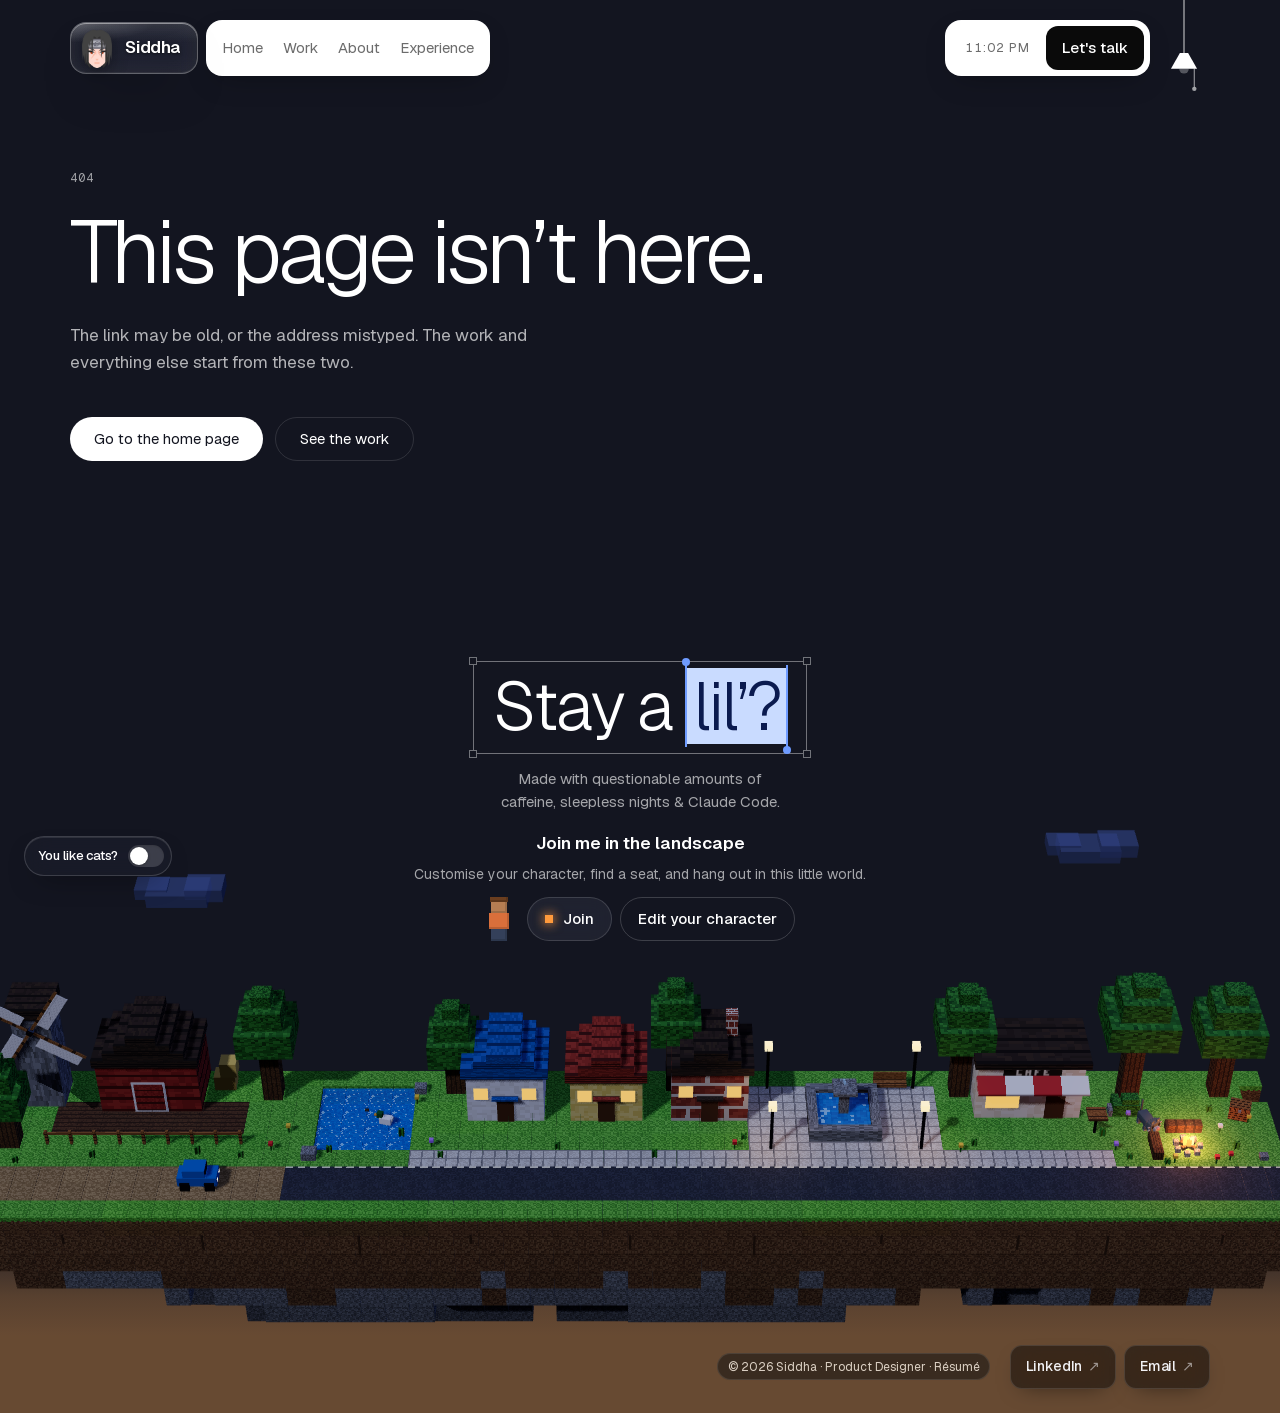
==== commit 02732ec3: "Prologue: first click/tap/key starts the music when the browser blocks it Co-Authored-By: Claude Opu" ====
--- a/404/index.html
+++ b/404/index.html
@@ -1 +1 @@
-<!DOCTYPE html><html lang="en" class="archivo_fb1db8c6-module__tHKahq__variable geist_2a3e8324-module__XMOeAq__variable geist_mono_34594f47-module__jOBELG__variable mynerve_1ff57a8e-module__vpjd0a__variable instrument_sans_b2634caf-module__Nth_Eq__variable h-full"><head><meta charSet="utf-8"/><meta name="viewport" content="width=device-width, initial-scale=1"/><link rel="preload" as="image" href="/shared/logo.webp"/><link rel="stylesheet" href="/_next/static/chunks/3yoyagnu-18nw.css" data-precedence="next"/><link rel="stylesheet" href="/_next/static/chunks/2bz30oyhv6aa2.css" data-precedence="next"/><link rel="stylesheet" href="/_next/static/chunks/2mvlm8fr7gc4x.css" data-precedence="next"/><link rel="stylesheet" href="/_next/static/chunks/1bhk3cw4v2pjk.css" data-precedence="next"/><link rel="preload" as="script" fetchPriority="low" href="/_next/static/chunks/3yfl9fgvivx3-.js"/><script src="/_next/static/chunks/11jq0c2_zavac.js" async=""></script><script src="/_next/static/chunks/196x_tfexoucg.js" async=""></script><script src="/_next/static/chunks/2_4nww4pyj1_y.js" async=""></script><script src="/_next/static/chunks/turbopack-2fgxie2dhonx-.js" async=""></script><script src="/_next/static/chunks/34f3ti51wpdht.js" async=""></script><script src="/_next/static/chunks/2tcs7qtximdkt.js" async=""></script><script src="/_next/static/chunks/18969ahm8y3x7.js" async=""></script><script src="/_next/static/chunks/2jv3t4gyo-hdj.js" async=""></script><meta name="robots" content="noindex"/><meta name="next-size-adjust" content=""/><title>Page not found — Siddha</title><meta name="description" content="Product designer at Bajaj Finserv Health. Clinical and wellness products, AI in product, and the complex workflows underneath them."/><meta property="og:title" content="Siddha — Product Designer"/><meta property="og:description" content="Product designer at Bajaj Finserv Health. Clinical and wellness products, AI in product, and the complex workflows underneath them."/><meta property="og:type" content="website"/><meta name="twitter:card" content="summary"/><meta name="twitter:title" content="Siddha — Product Designer"/><meta name="twitter:description" content="Product designer at Bajaj Finserv Health. Clinical and wellness products, AI in product, and the complex workflows underneath them."/><link rel="icon" href="/icon.png?icon.27ct7h63vqytu.png" sizes="256x256" type="image/png"/><script>try{var s=(localStorage.getItem("siddha-theme")||"").split("|"),d=new Date(),h=d.getHours(),t=(s[0]==="dark"||s[0]==="light")&&+s[1]>d.getTime()?s[0]:(h>=18||h<6?"dark":"light");var e=document.documentElement;e.dataset.theme=t;e.style.colorScheme=t}catch(x){}</script><script src="/_next/static/chunks/0cz1d0mv5g_q7.js" noModule=""></script></head><body class="min-h-full flex flex-col bg-bg text-fg"><div hidden=""><!--$--><!--/$--></div><a href="#main" class="skip-link">Skip to content</a><div aria-hidden="true" class="CatEasterEgg-module__oI5_Va__stage"></div><button type="button" role="switch" aria-checked="false" class="CatEasterEgg-module__oI5_Va__toggle"><span>You like cats?</span><span aria-hidden="true" class="CatEasterEgg-module__oI5_Va__track"><span class="CatEasterEgg-module__oI5_Va__knob"></span></span></button><div class="site relative isolate flex flex-1 flex-col overflow-x-clip"><header class="pointer-events-none fixed inset-x-0 top-0 z-50 flex items-start justify-between gap-2 px-5 pt-4 sm:px-[clamp(1.5rem,5.5vw,5rem)] sm:pt-5"><div class="pointer-events-auto flex h-14 min-w-0 items-center gap-2"><a aria-label="Siddha, back to the start" data-tone="dark" class="glass-tone liquid-glass group relative flex h-[3.25rem] items-center gap-2 rounded-2xl pl-1.5 pr-3.5 text-[1.0625rem] font-semibold tracking-tight text-[color:var(--fg)] sm:pr-4" href="/"><span data-logo="true" class="logo-tilt relative size-10" style="--tx:0;--ty:0"><img alt="" width="40" height="40" decoding="async" data-nimg="1" class="size-10 drop-shadow-[0_4px_8px_rgba(0,0,0,0.35)]" style="color:transparent" src="/shared/logo.webp"/></span><span aria-hidden="true" class="relative">Siddha</span></a><nav aria-label="Primary" class="nav-day hidden items-center md:flex rounded-2xl bg-surface p-1.5 text-ink shadow-[0_10px_30px_-12px_rgba(0,0,0,0.35)] transition-colors duration-500"><ul class="flex items-center"><li><a class="flex min-h-11 items-center rounded-lg px-2.5 text-[0.9375rem] transition-colors duration-200 hover:bg-paper focus-visible:outline-ink! text-ink-2 hover:text-ink" href="/home/">Home</a></li><li><a class="flex min-h-11 items-center rounded-lg px-2.5 text-[0.9375rem] transition-colors duration-200 hover:bg-paper focus-visible:outline-ink! text-ink-2 hover:text-ink" href="/work/">Work</a></li><li><a class="flex min-h-11 items-center rounded-lg px-2.5 text-[0.9375rem] transition-colors duration-200 hover:bg-paper focus-visible:outline-ink! text-ink-2 hover:text-ink" href="/about/">About</a></li><li><a class="flex min-h-11 items-center rounded-lg px-2.5 text-[0.9375rem] transition-colors duration-200 hover:bg-paper focus-visible:outline-ink! text-ink-2 hover:text-ink" href="/home/#experience">Experience</a></li></ul></nav></div><div class="pointer-events-auto flex shrink-0 items-start gap-0.5 sm:gap-2"><div class="nav-day flex items-center gap-1 rounded-2xl bg-surface p-1.5 text-ink shadow-[0_10px_30px_-12px_rgba(0,0,0,0.35)] transition-colors duration-500 lg:pl-3"><span class="hidden lg:contents"><span class="ls-clock px-2" aria-hidden="true"></span></span><button type="button" aria-expanded="false" aria-controls="_R_lfivdb_" aria-label="Open menu" class="inline-flex size-11 items-center justify-center rounded-xl text-ink transition-colors duration-200 hover:bg-paper focus-visible:outline-ink! md:hidden"><svg xmlns="http://www.w3.org/2000/svg" width="20" height="20" viewBox="0 0 24 24" fill="none" stroke="currentColor" stroke-width="1.8" stroke-linecap="round" stroke-linejoin="round" class="lucide lucide-menu" aria-hidden="true"><path d="M4 5h16"></path><path d="M4 12h16"></path><path d="M4 19h16"></path></svg></button><a class="inline-flex min-h-11 shrink-0 items-center whitespace-nowrap rounded-xl bg-ink px-3.5 text-[0.9375rem] font-medium sm:px-4 lg:ml-1 text-on-ink transition-transform duration-200 hover:scale-[1.03] focus-visible:outline-ink! active:scale-[0.98]" href="/home/#contact">Let&#x27;s talk</a></div><span aria-hidden="true" class="block shrink-0 transition-[width,margin] duration-300 ease-out motion-reduce:transition-none -mr-2 w-[52px] sm:mr-0"></span></div></header><div class="absolute right-3 top-0 z-50 sm:right-[clamp(1.5rem,5.5vw,5rem)]"><button type="button" aria-pressed="true" aria-label="Lamp on: light theme. Turn it off for the dark theme" title="Turn the lamp off (dark theme)" class="lamp"><svg viewBox="0 -8 32 72" width="44" height="99" aria-hidden="true"><defs><radialGradient id="lamp-glow"><stop offset="0" stop-color="var(--lamp-light)" stop-opacity="0.9"></stop><stop offset="1" stop-color="var(--lamp-light)" stop-opacity="0"></stop></radialGradient></defs><circle class="lamp-glow" cx="16" cy="46" r="15" fill="url(#lamp-glow)"></circle><line x1="16" y1="-8" x2="16" y2="31" stroke="currentColor" stroke-width="1.1" stroke-linecap="round" opacity="0.55"></line><path d="M13 30.5h6l6.5 11.5h-19z" fill="currentColor" stroke-linejoin="round"></path><path class="lamp-bulb" d="M12.5 42a3.5 3.5 0 0 0 7 0z"></path><g class="lamp-rays" stroke="currentColor" stroke-width="1.2" stroke-linecap="round"><line x1="16" y1="48" x2="16" y2="51" pathLength="1"></line><line x1="11.4" y1="46.6" x2="9.6" y2="48.8" pathLength="1"></line><line x1="20.6" y1="46.6" x2="22.4" y2="48.8" pathLength="1"></line></g><g class="lamp-pull"><line x1="23.5" y1="42" x2="23.5" y2="55" stroke="currentColor" stroke-width="0.9" stroke-linecap="round" opacity="0.5"></line><circle cx="23.5" cy="56.6" r="1.6" fill="currentColor" opacity="0.6"></circle></g></svg></button></div><div aria-hidden="true" class="h-[4.25rem] sm:h-[4.75rem]"></div><main id="main" class="flex-1"><div class="wrap pb-10 pt-16 sm:pt-24"><p class="eyebrow">404</p><h1 class="big mt-6 max-w-[12em] text-[clamp(2.2rem,7vw,5.5rem)]">This page isn’t here.</h1><p class="mt-6 max-w-[30em] text-[1.0625rem] leading-relaxed text-fg-2">The link may be old, or the address mistyped. The work and everything else start from these two.</p><div class="mt-10 flex flex-wrap gap-3"><a class="inline-flex min-h-11 items-center rounded-full bg-fg px-6 text-[0.9375rem] text-bg transition-colors duration-400 hover:bg-amber" href="/home/">Go to the home page</a><a class="inline-flex min-h-11 items-center rounded-full border border-line px-6 text-[0.9375rem] text-fg transition-colors duration-400 hover:border-fg" href="/work/">See the work</a></div></div></main><footer class="mt-24"><section aria-labelledby="stay-h" class="CityFooter-module__8IPcBa__footer"><div class="CityFooter-module__8IPcBa__stage"><div class="CityFooter-module__8IPcBa__canvas" aria-hidden="true"></div><div class="CityFooter-module__8IPcBa__head"><h2 id="stay-h" class="LiveHeading-module__ZGTRTa__heading CityFooter-module__8IPcBa__title"><span class="sr-only">Stay a lil’?</span><span class="LiveHeading-module__ZGTRTa__frame"><span aria-hidden="true" class="LiveHeading-module__ZGTRTa__line" data-line="true" style="--l:0"><span class="LiveHeading-module__ZGTRTa__ch" data-ch="true">S</span><span class="LiveHeading-module__ZGTRTa__ch" data-ch="true">t</span><span class="LiveHeading-module__ZGTRTa__ch" data-ch="true">a</span><span class="LiveHeading-module__ZGTRTa__ch" data-ch="true">y</span><span class="LiveHeading-module__ZGTRTa__ch" data-ch="true"> </span><span class="LiveHeading-module__ZGTRTa__ch" data-ch="true">a</span><span class="LiveHeading-module__ZGTRTa__ch" data-ch="true"> </span><span class="hx-selected LiveHeading-module__ZGTRTa__sel"><span class="LiveHeading-module__ZGTRTa__ch" data-ch="true">l</span><span class="LiveHeading-module__ZGTRTa__ch" data-ch="true">i</span><span class="LiveHeading-module__ZGTRTa__ch" data-ch="true">l</span><span class="LiveHeading-module__ZGTRTa__ch" data-ch="true">’</span><span class="LiveHeading-module__ZGTRTa__ch" data-ch="true">?</span><i class="hx-sel-edge is-start"></i><i class="hx-sel-edge is-end"></i></span></span><span class="LiveHeading-module__ZGTRTa__handles"><i aria-hidden="true" data-x="-1" data-y="-1"></i><i aria-hidden="true" data-x="1" data-y="-1"></i><i aria-hidden="true" data-x="-1" data-y="1"></i><button type="button" data-x="1" data-y="1" aria-label="Resize the heading: hold an arrow key, let go to spring back" tabindex="0"></button></span></span></h2><p class="CityFooter-module__8IPcBa__line">Made with questionable amounts of caffeine, sleepless nights &amp; Claude Code.</p><div class="CityFooter-module__8IPcBa__panel" data-panel="true"><div class="CityFooter-module__8IPcBa__inviteWrap"><p class="CityFooter-module__8IPcBa__inviteTitle">Join me in the landscape</p><p class="CityFooter-module__8IPcBa__soft">Customise your character, find a seat, and hang out in this little world.</p><div class="CityFooter-module__8IPcBa__actions"><span aria-hidden="true" class="CityFooter-module__8IPcBa__preview" style="--skin:#e0ac7e;--hair:#2b1d14;--shirt:#d96f3b"><i class="CityFooter-module__8IPcBa__pHair"></i><i class="CityFooter-module__8IPcBa__pHead"></i><i class="CityFooter-module__8IPcBa__pBody"></i><i class="CityFooter-module__8IPcBa__pLegs"></i></span><button type="button" class="CityFooter-module__8IPcBa__invite CityFooter-module__8IPcBa__glass"><span aria-hidden="true" class="CityFooter-module__8IPcBa__spark"></span>Join</button><button type="button" class="CityFooter-module__8IPcBa__ghost">Edit your character</button></div></div></div></div><p class="sr-only" role="status"></p><div class="CityFooter-module__8IPcBa__bubble" role="status" aria-live="polite"></div></div><div class="CityFooter-module__8IPcBa__base"><p class="CityFooter-module__8IPcBa__small">© <!-- -->2026<!-- --> <!-- -->Siddha<!-- --> · <!-- -->Product Designer<!-- --> · <a href="/home/Sathyasiddha_Pattanaik_Product_Designer_Resume.pdf" class="tap ulink hover:text-amber transition-colors duration-300">Résumé</a></p><ul class="CityFooter-module__8IPcBa__links" aria-label="Find me elsewhere"><li><a class="CityFooter-module__8IPcBa__link" href="https://www.linkedin.com/in/sathyasiddha-pattanaik/" target="_blank" rel="noopener noreferrer" aria-label="LinkedIn (opens in a new tab)">LinkedIn<span aria-hidden="true" class="CityFooter-module__8IPcBa__arrow">↗</span></a></li><li><a class="CityFooter-module__8IPcBa__link" href="mailto:sathyasiddhaux@gmail.com" aria-label="Email Siddha at sathyasiddhaux@gmail.com">Email<span aria-hidden="true" class="CityFooter-module__8IPcBa__arrow">↗</span></a></li></ul></div></section></footer><div aria-hidden="true" class="gradual-blur gradual-blur-page " style="position:fixed;pointer-events:none;opacity:0;transition:opacity 0.4s ease-out;z-index:130;height:6rem;width:100%;bottom:0;left:0;right:0"><div class="gradual-blur-inner"><div style="position:absolute;inset:0;mask-image:linear-gradient(to bottom, transparent 0%, black 20%, black 40%, transparent 60%);-webkit-mask-image:linear-gradient(to bottom, transparent 0%, black 20%, black 40%, transparent 60%);backdrop-filter:blur(0.167rem);-webkit-backdrop-filter:blur(0.167rem);opacity:1"></div><div style="position:absolute;inset:0;mask-image:linear-gradient(to bottom, transparent 20%, black 40%, black 60%, transparent 80%);-webkit-mask-image:linear-gradient(to bottom, transparent 20%, black 40%, black 60%, transparent 80%);backdrop-filter:blur(0.332rem);-webkit-backdrop-filter:blur(0.332rem);opacity:1"></div><div style="position:absolute;inset:0;mask-image:linear-gradient(to bottom, transparent 40%, black 60%, black 80%, transparent 100%);-webkit-mask-image:linear-gradient(to bottom, transparent 40%, black 60%, black 80%, transparent 100%);backdrop-filter:blur(0.754rem);-webkit-backdrop-filter:blur(0.754rem);opacity:1"></div><div style="position:absolute;inset:0;mask-image:linear-gradient(to bottom, transparent 60%, black 80%, black 100%);-webkit-mask-image:linear-gradient(to bottom, transparent 60%, black 80%, black 100%);backdrop-filter:blur(1.499rem);-webkit-backdrop-filter:blur(1.499rem);opacity:1"></div><div style="position:absolute;inset:0;mask-image:linear-gradient(to bottom, transparent 80%, black 100%);-webkit-mask-image:linear-gradient(to bottom, transparent 80%, black 100%);backdrop-filter:blur(2.000rem);-webkit-backdrop-filter:blur(2.000rem);opacity:1"></div></div></div></div><!--$--><!--/$--><script src="/_next/static/chunks/3yfl9fgvivx3-.js" id="_R_" async=""></script><script>(self.__next_f=self.__next_f||[]).push([0])</script><script>self.__next_f.push([1,"1:\"$Sreact.fragment\"\n2:I[54421,[\"/_next/static/chunks/34f3ti51wpdht.js\"],\"SmoothScroll\"]\n3:I[56439,[\"/_next/static/chunks/34f3ti51wpdht.js\"],\"PageTransition\"]\n4:I[47813,[\"/_next/static/chunks/34f3ti51wpdht.js\"],\"CatEasterEgg\"]\n5:I[39756,[\"/_next/static/chunks/34f3ti51wpdht.js\"],\"default\"]\n6:I[37457,[\"/_next/static/chunks/34f3ti51wpdht.js\"],\"default\"]\n7:I[66727,[\"/_next/static/chunks/34f3ti51wpdht.js\",\"/_next/static/chunks/2tcs7qtximdkt.js\",\"/_next/static/chunks/18969ahm8y3x7.js\",\"/_next/static/chunks/2jv3t4gyo-hdj.js\"],\"Nav\"]\n8:I[66727,[\"/_next/static/chunks/34f3ti51wpdht.js\",\"/_next/static/chunks/2tcs7qtximdkt.js\",\"/_next/static/chunks/18969ahm8y3x7.js\",\"/_next/static/chunks/2jv3t4gyo-hdj.js\"],\"NavSpacer\"]\n9:I[22016,[\"/_next/static/chunks/34f3ti51wpdht.js\",\"/_next/static/chunks/2tcs7qtximdkt.js\",\"/_next/static/chunks/18969ahm8y3x7.js\",\"/_next/static/chunks/2jv3t4gyo-hdj.js\"],\"\"]\na:I[48616,[\"/_next/static/chunks/34f3ti51wpdht.js\",\"/_next/static/chunks/2tcs7qtximdkt.js\",\"/_next/static/chunks/18969ahm8y3x7.js\",\"/_next/static/chunks/2jv3t4gyo-hdj.js\"],\"CityFooter\"]\nb:I[85064,[\"/_next/static/chunks/34f3ti51wpdht.js\",\"/_next/static/chunks/2tcs7qtximdkt.js\",\"/_next/static/chunks/18969ahm8y3x7.js\",\"/_next/static/chunks/2jv3t4gyo-hdj.js\"],\"ScrollBlur\"]\n18:I[68027,[\"/_next/static/chunks/34f3ti51wpdht.js\"],\"default\",1]\n:HL[\"/_next/static/chunks/3yoyagnu-18nw.css\",\"style\"]\n:HL[\"/_next/static/chunks/2bz30oyhv6aa2.css\",\"style\"]\n:HL[\"/_next/static/chunks/2mvlm8fr7gc4x.css\",\"style\"]\n:HL[\"/_next/static/chunks/1bhk3cw4v2pjk.css\",\"style\"]\n16:X\n"])</script><script>self.__next_f.push([1,"0:{\"P\":null,\"c\":[\"\",\"_not-found\",\"\"],\"q\":\"\",\"i\":false,\"f\":[[[\"\",{\"children\":[\"/_not-found\",{\"children\":[\"__PAGE__\",{},\"$undefined\",\"$undefined\",4608]},\"$undefined\",\"$undefined\",4608]},\"$undefined\",\"$undefined\",4624],[[\"$\",\"$1\",\"c\",{\"children\":[[[\"$\",\"link\",\"0\",{\"rel\":\"stylesheet\",\"href\":\"/_next/static/chunks/3yoyagnu-18nw.css\",\"precedence\":\"next\",\"crossOrigin\":\"$undefined\",\"nonce\":\"$undefined\"}],[\"$\",\"link\",\"1\",{\"rel\":\"stylesheet\",\"href\":\"/_next/static/chunks/2bz30oyhv6aa2.css\",\"precedence\":\"next\",\"crossOrigin\":\"$undefined\",\"nonce\":\"$undefined\"}],[\"$\",\"script\",\"script-0\",{\"src\":\"/_next/static/chunks/34f3ti51wpdht.js\",\"async\":true,\"nonce\":\"$undefined\"}]],[\"$\",\"html\",null,{\"lang\":\"en\",\"className\":\"archivo_fb1db8c6-module__tHKahq__variable geist_2a3e8324-module__XMOeAq__variable geist_mono_34594f47-module__jOBELG__variable mynerve_1ff57a8e-module__vpjd0a__variable instrument_sans_b2634caf-module__Nth_Eq__variable h-full\",\"suppressHydrationWarning\":true,\"children\":[[\"$\",\"head\",null,{\"children\":[\"$\",\"script\",null,{\"dangerouslySetInnerHTML\":{\"__html\":\"try{var s=(localStorage.getItem(\\\"siddha-theme\\\")||\\\"\\\").split(\\\"|\\\"),d=new Date(),h=d.getHours(),t=(s[0]===\\\"dark\\\"||s[0]===\\\"light\\\")\u0026\u0026+s[1]\u003ed.getTime()?s[0]:(h\u003e=18||h\u003c6?\\\"dark\\\":\\\"light\\\");var e=document.documentElement;e.dataset.theme=t;e.style.colorScheme=t}catch(x){}\"}}]}],[\"$\",\"body\",null,{\"className\":\"min-h-full flex flex-col bg-bg text-fg\",\"children\":[[\"$\",\"a\",null,{\"href\":\"#main\",\"className\":\"skip-link\",\"children\":\"Skip to content\"}],[\"$\",\"$L2\",null,{}],[\"$\",\"$L3\",null,{}],[\"$\",\"$L4\",null,{}],[\"$\",\"$L5\",null,{\"parallelRouterKey\":\"children\",\"error\":\"$undefined\",\"errorStyles\":\"$undefined\",\"errorScripts\":\"$undefined\",\"template\":[\"$\",\"$L6\",null,{}],\"templateStyles\":\"$undefined\",\"templateScripts\":\"$undefined\",\"notFound\":[[\"$\",\"div\",null,{\"className\":\"site relative isolate flex flex-1 flex-col overflow-x-clip\",\"children\":[[\"$\",\"$L7\",null,{}],[\"$\",\"$L8\",null,{}],[\"$\",\"main\",null,{\"id\":\"main\",\"className\":\"flex-1\",\"children\":[\"$\",\"div\",null,{\"className\":\"wrap pb-10 pt-16 sm:pt-24\",\"children\":[[\"$\",\"p\",null,{\"className\":\"eyebrow\",\"children\":\"404\"}],[\"$\",\"h1\",null,{\"className\":\"big mt-6 max-w-[12em] text-[clamp(2.2rem,7vw,5.5rem)]\",\"children\":\"This page isn’t here.\"}],[\"$\",\"p\",null,{\"className\":\"mt-6 max-w-[30em] text-[1.0625rem] leading-relaxed text-fg-2\",\"children\":\"The link may be old, or the address mistyped. The work and everything else start from these two.\"}],[\"$\",\"div\",null,{\"className\":\"mt-10 flex flex-wrap gap-3\",\"children\":[[\"$\",\"$L9\",null,{\"href\":\"/home\",\"className\":\"inline-flex min-h-11 items-center rounded-full bg-fg px-6 text-[0.9375rem] text-bg transition-colors duration-400 hover:bg-amber\",\"children\":\"Go to the home page\"}],[\"$\",\"$L9\",null,{\"href\":\"/work\",\"className\":\"inline-flex min-h-11 items-center rounded-full border border-line px-6 text-[0.9375rem] text-fg transition-colors duration-400 hover:border-fg\",\"children\":\"See the work\"}]]}]]}]}],[\"$\",\"footer\",null,{\"className\":\"mt-24\",\"children\":[\"$\",\"$La\",null,{\"extra\":[\" · \",[\"$\",\"a\",null,{\"href\":\"/home/Sathyasiddha_Pattanaik_Product_Designer_Resume.pdf\",\"className\":\"tap ulink hover:text-amber transition-colors duration-300\",\"children\":\"Résumé\"}]]}]}],[\"$\",\"$Lb\",null,{}]]}],[[\"$\",\"link\",\"0\",{\"rel\":\"stylesheet\",\"href\":\"/_next/static/chunks/2mvlm8fr7gc4x.css\",\"precedence\":\"next\",\"crossOrigin\":\"$undefined\",\"nonce\":\"$undefined\"}],[\"$\",\"link\",\"1\",{\"rel\":\"stylesheet\",\"href\":\"/_next/static/chunks/1bhk3cw4v2pjk.css\",\"precedence\":\"next\",\"crossOrigin\":\"$undefined\",\"nonce\":\"$undefined\"}]]],\"forbidden\":\"$undefined\",\"unauthorized\":\"$undefined\"}]]}]]}]]}],{\"children\":[[\"$\",\"$1\",\"c\",{\"children\":[null,[\"$\",\"$L5\",null,{\"parallelRouterKey\":\"children\",\"error\":\"$undefined\",\"errorStyles\":\"$undefined\",\"errorScripts\":\"$undefined\",\"template\":[\"$\",\"$L6\",null,{}],\"templateStyles\":\"$undefined\",\"templateScripts\":\"$undefined\",\"notFound\":\"$undefined\",\"forbidden\":\"$undefined\",\"unauthorized\":\"$undefined\"}]]}],{\"children\":[[\"$\",\"$1\",\"c\",{\"children\":[[\"$\",\"div\",null,{\"className\":\"site relative isolate flex flex-1 flex-col overflow-x-clip\",\"children\":[[\"$\",\"$L7\",null,{}],[\"$\",\"$L8\",null,{}],[\"$\",\"main\",null,{\"id\":\"main\",\"className\":\"flex-1\",\"children\":[\"$\",\"div\",null,{\"className\":\"wrap pb-10 pt-16 sm:pt-24\",\"children\":[[\"$\",\"p\",null,{\"className\":\"eyebrow\",\"children\":\"404\"}],[\"$\",\"h1\",null,{\"className\":\"big mt-6 max-w-[12em] text-[clamp(2.2rem,7vw,5.5rem)]\",\"children\":\"This page isn’t here.\"}],[\"$\",\"p\",null,{\"className\":\"mt-6 max-w-[30em] text-[1.0625rem] leading-relaxed text-fg-2\",\"children\":\"The link may be old, or the address mistyped. The work and everything else start from these two.\"}],[\"$\",\"div\",null,{\"className\":\"mt-10 flex flex-wrap gap-3\",\"children\":[\"$Lc\",\"$Ld\"]}]]}]}],\"$Le\",\"$Lf\"]}],[\"$L10\",\"$L11\",\"$L12\",\"$L13\",\"$L14\"],\"$L15\"]}],{},null,false,null]},null,false,\"$16\"]},null,false,null],\"$L17\",false]],\"m\":\"$undefined\",\"G\":[\"$18\",[\"$L19\",\"$L1a\"]],\"S\":true,\"h\":null,\"r\":\"$undefined\",\"s\":\"$undefined\",\"a\":\"$undefined\",\"l\":\"$undefined\",\"p\":\"$undefined\",\"d\":\"$undefined\",\"b\":\"mIzUYiqYk_2ps6Il7hHC5\"}\n"])</script><script>self.__next_f.push([1,"1b:I[97367,[\"/_next/static/chunks/34f3ti51wpdht.js\"],\"OutletBoundary\"]\n1c:\"$Sreact.suspense\"\n1e:I[97367,[\"/_next/static/chunks/34f3ti51wpdht.js\"],\"ViewportBoundary\"]\n20:I[97367,[\"/_next/static/chunks/34f3ti51wpdht.js\"],\"MetadataBoundary\"]\nc:[\"$\",\"$L9\",null,{\"href\":\"/home\",\"className\":\"inline-flex min-h-11 items-center rounded-full bg-fg px-6 text-[0.9375rem] text-bg transition-colors duration-400 hover:bg-amber\",\"children\":\"Go to the home page\"}]\nd:[\"$\",\"$L9\",null,{\"href\":\"/work\",\"className\":\"inline-flex min-h-11 items-center rounded-full border border-line px-6 text-[0.9375rem] text-fg transition-colors duration-400 hover:border-fg\",\"children\":\"See the work\"}]\ne:[\"$\",\"footer\",null,{\"className\":\"mt-24\",\"children\":[\"$\",\"$La\",null,{\"extra\":[\" · \",[\"$\",\"a\",null,{\"href\":\"/home/Sathyasiddha_Pattanaik_Product_Designer_Resume.pdf\",\"className\":\"tap ulink hover:text-amber transition-colors duration-300\",\"children\":\"Résumé\"}]]}]}]\nf:[\"$\",\"$Lb\",null,{}]\n10:[\"$\",\"link\",\"0\",{\"rel\":\"stylesheet\",\"href\":\"/_next/static/chunks/2mvlm8fr7gc4x.css\",\"precedence\":\"next\",\"crossOrigin\":\"$undefined\",\"nonce\":\"$undefined\"}]\n11:[\"$\",\"link\",\"1\",{\"rel\":\"stylesheet\",\"href\":\"/_next/static/chunks/1bhk3cw4v2pjk.css\",\"precedence\":\"next\",\"crossOrigin\":\"$undefined\",\"nonce\":\"$undefined\"}]\n12:[\"$\",\"script\",\"script-0\",{\"src\":\"/_next/static/chunks/2tcs7qtximdkt.js\",\"async\":true,\"nonce\":\"$undefined\"}]\n13:[\"$\",\"script\",\"script-1\",{\"src\":\"/_next/static/chunks/18969ahm8y3x7.js\",\"async\":true,\"nonce\":\"$undefined\"}]\n14:[\"$\",\"script\",\"script-2\",{\"src\":\"/_next/static/chunks/2jv3t4gyo-hdj.js\",\"async\":true,\"nonce\":\"$undefined\"}]\n15:[\"$\",\"$L1b\",null,{\"children\":[\"$\",\"$1c\",null,{\"name\":\"Next.MetadataOutlet\",\"children\":\"$@1d\"}]}]\n17:[\"$\",\"$1\",\"h\",{\"children\":[[\"$\",\"meta\",null,{\"name\":\"robots\",\"content\":\"noindex\"}],[\"$\",\"$L1e\",null,{\"children\":\"$L1f\"}],[\"$\",\"div\",null,{\"hidden\":true,\"children\":[\"$\",\"$L20\",null,{\"children\":[\"$\",\"$1c\",null,{\"name\":\"Next.Metadata\",\"children\":\"$L21\"}]}]}],[\"$\",\"meta\",null,{\"name\":\"next-size-adjust\",\"content\":\"\"}]]}]\n19:[\"$\",\"link\",\"0\",{\"rel\":\"stylesheet\",\"href\":\"/_next/static/chunks/3yoyagnu-18nw.css\",\"precedence\":\"next\",\"crossOrigin\":\"$undefined\",\"nonce\":\"$undefined\"}]\n1a:[\"$\",\"link\",\"1\",{\"rel\":\"stylesheet\",\"href\":\"/_next/static/chunks/2bz30oyhv6aa2.css\",\"precedence\":\"next\",\"crossOrigin\":\"$undefined\",\"nonce\":\"$undefined\"}]\n"])</script><script>self.__next_f.push([1,"16:C\n1f:[[\"$\",\"meta\",\"0\",{\"charSet\":\"utf-8\"}],[\"$\",\"meta\",\"1\",{\"name\":\"viewport\",\"content\":\"width=device-width, initial-scale=1\"}]]\n"])</script><script>self.__next_f.push([1,"22:I[27201,[\"/_next/static/chunks/34f3ti51wpdht.js\"],\"IconMark\"]\n1d:null\n21:[[\"$\",\"title\",\"0\",{\"children\":\"Page not found — Siddha\"}],[\"$\",\"meta\",\"1\",{\"name\":\"description\",\"content\":\"Product designer at Bajaj Finserv Health. Clinical and wellness products, AI in product, and the complex workflows underneath them.\"}],[\"$\",\"meta\",\"2\",{\"property\":\"og:title\",\"content\":\"Siddha — Product Designer\"}],[\"$\",\"meta\",\"3\",{\"property\":\"og:description\",\"content\":\"Product designer at Bajaj Finserv Health. Clinical and wellness products, AI in product, and the complex workflows underneath them.\"}],[\"$\",\"meta\",\"4\",{\"property\":\"og:type\",\"content\":\"website\"}],[\"$\",\"meta\",\"5\",{\"name\":\"twitter:card\",\"content\":\"summary\"}],[\"$\",\"meta\",\"6\",{\"name\":\"twitter:title\",\"content\":\"Siddha — Product Designer\"}],[\"$\",\"meta\",\"7\",{\"name\":\"twitter:description\",\"content\":\"Product designer at Bajaj Finserv Health. Clinical and wellness products, AI in product, and the complex workflows underneath them.\"}],[\"$\",\"link\",\"8\",{\"rel\":\"icon\",\"href\":\"/icon.png?icon.27ct7h63vqytu.png\",\"sizes\":\"256x256\",\"type\":\"image/png\"}],[\"$\",\"$L22\",\"9\",{}]]\n"])</script></body></html>+<!DOCTYPE html><html lang="en" class="archivo_fb1db8c6-module__tHKahq__variable geist_2a3e8324-module__XMOeAq__variable geist_mono_34594f47-module__jOBELG__variable mynerve_1ff57a8e-module__vpjd0a__variable instrument_sans_b2634caf-module__Nth_Eq__variable h-full"><head><meta charSet="utf-8"/><meta name="viewport" content="width=device-width, initial-scale=1"/><link rel="preload" as="image" href="/shared/logo.webp"/><link rel="stylesheet" href="/_next/static/chunks/3yoyagnu-18nw.css" data-precedence="next"/><link rel="stylesheet" href="/_next/static/chunks/2bz30oyhv6aa2.css" data-precedence="next"/><link rel="stylesheet" href="/_next/static/chunks/2mvlm8fr7gc4x.css" data-precedence="next"/><link rel="stylesheet" href="/_next/static/chunks/1bhk3cw4v2pjk.css" data-precedence="next"/><link rel="preload" as="script" fetchPriority="low" href="/_next/static/chunks/3yfl9fgvivx3-.js"/><script src="/_next/static/chunks/11jq0c2_zavac.js" async=""></script><script src="/_next/static/chunks/196x_tfexoucg.js" async=""></script><script src="/_next/static/chunks/2_4nww4pyj1_y.js" async=""></script><script src="/_next/static/chunks/turbopack-2fgxie2dhonx-.js" async=""></script><script src="/_next/static/chunks/34f3ti51wpdht.js" async=""></script><script src="/_next/static/chunks/2tcs7qtximdkt.js" async=""></script><script src="/_next/static/chunks/18969ahm8y3x7.js" async=""></script><script src="/_next/static/chunks/2jv3t4gyo-hdj.js" async=""></script><meta name="robots" content="noindex"/><meta name="next-size-adjust" content=""/><title>Page not found — Siddha</title><meta name="description" content="Product designer at Bajaj Finserv Health. Clinical and wellness products, AI in product, and the complex workflows underneath them."/><meta property="og:title" content="Siddha — Product Designer"/><meta property="og:description" content="Product designer at Bajaj Finserv Health. Clinical and wellness products, AI in product, and the complex workflows underneath them."/><meta property="og:type" content="website"/><meta name="twitter:card" content="summary"/><meta name="twitter:title" content="Siddha — Product Designer"/><meta name="twitter:description" content="Product designer at Bajaj Finserv Health. Clinical and wellness products, AI in product, and the complex workflows underneath them."/><link rel="icon" href="/icon.png?icon.27ct7h63vqytu.png" sizes="256x256" type="image/png"/><script>try{var s=(localStorage.getItem("siddha-theme")||"").split("|"),d=new Date(),h=d.getHours(),t=(s[0]==="dark"||s[0]==="light")&&+s[1]>d.getTime()?s[0]:(h>=18||h<6?"dark":"light");var e=document.documentElement;e.dataset.theme=t;e.style.colorScheme=t}catch(x){}</script><script src="/_next/static/chunks/0cz1d0mv5g_q7.js" noModule=""></script></head><body class="min-h-full flex flex-col bg-bg text-fg"><div hidden=""><!--$--><!--/$--></div><a href="#main" class="skip-link">Skip to content</a><div aria-hidden="true" class="CatEasterEgg-module__oI5_Va__stage"></div><button type="button" role="switch" aria-checked="false" class="CatEasterEgg-module__oI5_Va__toggle"><span>You like cats?</span><span aria-hidden="true" class="CatEasterEgg-module__oI5_Va__track"><span class="CatEasterEgg-module__oI5_Va__knob"></span></span></button><div class="site relative isolate flex flex-1 flex-col overflow-x-clip"><header class="pointer-events-none fixed inset-x-0 top-0 z-50 flex items-start justify-between gap-2 px-5 pt-4 sm:px-[clamp(1.5rem,5.5vw,5rem)] sm:pt-5"><div class="pointer-events-auto flex h-14 min-w-0 items-center gap-2"><a aria-label="Siddha, back to the start" data-tone="dark" class="glass-tone liquid-glass group relative flex h-[3.25rem] items-center gap-2 rounded-2xl pl-1.5 pr-3.5 text-[1.0625rem] font-semibold tracking-tight text-[color:var(--fg)] sm:pr-4" href="/"><span data-logo="true" class="logo-tilt relative size-10" style="--tx:0;--ty:0"><img alt="" width="40" height="40" decoding="async" data-nimg="1" class="size-10 drop-shadow-[0_4px_8px_rgba(0,0,0,0.35)]" style="color:transparent" src="/shared/logo.webp"/></span><span aria-hidden="true" class="relative">Siddha</span></a><nav aria-label="Primary" class="nav-day hidden items-center md:flex rounded-2xl bg-surface p-1.5 text-ink shadow-[0_10px_30px_-12px_rgba(0,0,0,0.35)] transition-colors duration-500"><ul class="flex items-center"><li><a class="flex min-h-11 items-center rounded-lg px-2.5 text-[0.9375rem] transition-colors duration-200 hover:bg-paper focus-visible:outline-ink! text-ink-2 hover:text-ink" href="/home/">Home</a></li><li><a class="flex min-h-11 items-center rounded-lg px-2.5 text-[0.9375rem] transition-colors duration-200 hover:bg-paper focus-visible:outline-ink! text-ink-2 hover:text-ink" href="/work/">Work</a></li><li><a class="flex min-h-11 items-center rounded-lg px-2.5 text-[0.9375rem] transition-colors duration-200 hover:bg-paper focus-visible:outline-ink! text-ink-2 hover:text-ink" href="/about/">About</a></li><li><a class="flex min-h-11 items-center rounded-lg px-2.5 text-[0.9375rem] transition-colors duration-200 hover:bg-paper focus-visible:outline-ink! text-ink-2 hover:text-ink" href="/home/#experience">Experience</a></li></ul></nav></div><div class="pointer-events-auto flex shrink-0 items-start gap-0.5 sm:gap-2"><div class="nav-day flex items-center gap-1 rounded-2xl bg-surface p-1.5 text-ink shadow-[0_10px_30px_-12px_rgba(0,0,0,0.35)] transition-colors duration-500 lg:pl-3"><span class="hidden lg:contents"><span class="ls-clock px-2" aria-hidden="true"></span></span><button type="button" aria-expanded="false" aria-controls="_R_lfivdb_" aria-label="Open menu" class="inline-flex size-11 items-center justify-center rounded-xl text-ink transition-colors duration-200 hover:bg-paper focus-visible:outline-ink! md:hidden"><svg xmlns="http://www.w3.org/2000/svg" width="20" height="20" viewBox="0 0 24 24" fill="none" stroke="currentColor" stroke-width="1.8" stroke-linecap="round" stroke-linejoin="round" class="lucide lucide-menu" aria-hidden="true"><path d="M4 5h16"></path><path d="M4 12h16"></path><path d="M4 19h16"></path></svg></button><a class="inline-flex min-h-11 shrink-0 items-center whitespace-nowrap rounded-xl bg-ink px-3.5 text-[0.9375rem] font-medium sm:px-4 lg:ml-1 text-on-ink transition-transform duration-200 hover:scale-[1.03] focus-visible:outline-ink! active:scale-[0.98]" href="/home/#contact">Let&#x27;s talk</a></div><span aria-hidden="true" class="block shrink-0 transition-[width,margin] duration-300 ease-out motion-reduce:transition-none -mr-2 w-[52px] sm:mr-0"></span></div></header><div class="absolute right-3 top-0 z-50 sm:right-[clamp(1.5rem,5.5vw,5rem)]"><button type="button" aria-pressed="true" aria-label="Lamp on: light theme. Turn it off for the dark theme" title="Turn the lamp off (dark theme)" class="lamp"><svg viewBox="0 -8 32 72" width="44" height="99" aria-hidden="true"><defs><radialGradient id="lamp-glow"><stop offset="0" stop-color="var(--lamp-light)" stop-opacity="0.9"></stop><stop offset="1" stop-color="var(--lamp-light)" stop-opacity="0"></stop></radialGradient></defs><circle class="lamp-glow" cx="16" cy="46" r="15" fill="url(#lamp-glow)"></circle><line x1="16" y1="-8" x2="16" y2="31" stroke="currentColor" stroke-width="1.1" stroke-linecap="round" opacity="0.55"></line><path d="M13 30.5h6l6.5 11.5h-19z" fill="currentColor" stroke-linejoin="round"></path><path class="lamp-bulb" d="M12.5 42a3.5 3.5 0 0 0 7 0z"></path><g class="lamp-rays" stroke="currentColor" stroke-width="1.2" stroke-linecap="round"><line x1="16" y1="48" x2="16" y2="51" pathLength="1"></line><line x1="11.4" y1="46.6" x2="9.6" y2="48.8" pathLength="1"></line><line x1="20.6" y1="46.6" x2="22.4" y2="48.8" pathLength="1"></line></g><g class="lamp-pull"><line x1="23.5" y1="42" x2="23.5" y2="55" stroke="currentColor" stroke-width="0.9" stroke-linecap="round" opacity="0.5"></line><circle cx="23.5" cy="56.6" r="1.6" fill="currentColor" opacity="0.6"></circle></g></svg></button></div><div aria-hidden="true" class="h-[4.25rem] sm:h-[4.75rem]"></div><main id="main" class="flex-1"><div class="wrap pb-10 pt-16 sm:pt-24"><p class="eyebrow">404</p><h1 class="big mt-6 max-w-[12em] text-[clamp(2.2rem,7vw,5.5rem)]">This page isn’t here.</h1><p class="mt-6 max-w-[30em] text-[1.0625rem] leading-relaxed text-fg-2">The link may be old, or the address mistyped. The work and everything else start from these two.</p><div class="mt-10 flex flex-wrap gap-3"><a class="inline-flex min-h-11 items-center rounded-full bg-fg px-6 text-[0.9375rem] text-bg transition-colors duration-400 hover:bg-amber" href="/home/">Go to the home page</a><a class="inline-flex min-h-11 items-center rounded-full border border-line px-6 text-[0.9375rem] text-fg transition-colors duration-400 hover:border-fg" href="/work/">See the work</a></div></div></main><footer class="mt-24"><section aria-labelledby="stay-h" class="CityFooter-module__8IPcBa__footer"><div class="CityFooter-module__8IPcBa__stage"><div class="CityFooter-module__8IPcBa__canvas" aria-hidden="true"></div><div class="CityFooter-module__8IPcBa__head"><h2 id="stay-h" class="LiveHeading-module__ZGTRTa__heading CityFooter-module__8IPcBa__title"><span class="sr-only">Stay a lil’?</span><span class="LiveHeading-module__ZGTRTa__frame"><span aria-hidden="true" class="LiveHeading-module__ZGTRTa__line" data-line="true" style="--l:0"><span class="LiveHeading-module__ZGTRTa__ch" data-ch="true">S</span><span class="LiveHeading-module__ZGTRTa__ch" data-ch="true">t</span><span class="LiveHeading-module__ZGTRTa__ch" data-ch="true">a</span><span class="LiveHeading-module__ZGTRTa__ch" data-ch="true">y</span><span class="LiveHeading-module__ZGTRTa__ch" data-ch="true"> </span><span class="LiveHeading-module__ZGTRTa__ch" data-ch="true">a</span><span class="LiveHeading-module__ZGTRTa__ch" data-ch="true"> </span><span class="hx-selected LiveHeading-module__ZGTRTa__sel"><span class="LiveHeading-module__ZGTRTa__ch" data-ch="true">l</span><span class="LiveHeading-module__ZGTRTa__ch" data-ch="true">i</span><span class="LiveHeading-module__ZGTRTa__ch" data-ch="true">l</span><span class="LiveHeading-module__ZGTRTa__ch" data-ch="true">’</span><span class="LiveHeading-module__ZGTRTa__ch" data-ch="true">?</span><i class="hx-sel-edge is-start"></i><i class="hx-sel-edge is-end"></i></span></span><span class="LiveHeading-module__ZGTRTa__handles"><i aria-hidden="true" data-x="-1" data-y="-1"></i><i aria-hidden="true" data-x="1" data-y="-1"></i><i aria-hidden="true" data-x="-1" data-y="1"></i><button type="button" data-x="1" data-y="1" aria-label="Resize the heading: hold an arrow key, let go to spring back" tabindex="0"></button></span></span></h2><p class="CityFooter-module__8IPcBa__line">Made with questionable amounts of caffeine, sleepless nights &amp; Claude Code.</p><div class="CityFooter-module__8IPcBa__panel" data-panel="true"><div class="CityFooter-module__8IPcBa__inviteWrap"><p class="CityFooter-module__8IPcBa__inviteTitle">Join me in the landscape</p><p class="CityFooter-module__8IPcBa__soft">Customise your character, find a seat, and hang out in this little world.</p><div class="CityFooter-module__8IPcBa__actions"><span aria-hidden="true" class="CityFooter-module__8IPcBa__preview" style="--skin:#e0ac7e;--hair:#2b1d14;--shirt:#d96f3b"><i class="CityFooter-module__8IPcBa__pHair"></i><i class="CityFooter-module__8IPcBa__pHead"></i><i class="CityFooter-module__8IPcBa__pBody"></i><i class="CityFooter-module__8IPcBa__pLegs"></i></span><button type="button" class="CityFooter-module__8IPcBa__invite CityFooter-module__8IPcBa__glass"><span aria-hidden="true" class="CityFooter-module__8IPcBa__spark"></span>Join</button><button type="button" class="CityFooter-module__8IPcBa__ghost">Edit your character</button></div></div></div></div><p class="sr-only" role="status"></p><div class="CityFooter-module__8IPcBa__bubble" role="status" aria-live="polite"></div></div><div class="CityFooter-module__8IPcBa__base"><p class="CityFooter-module__8IPcBa__small">© <!-- -->2026<!-- --> <!-- -->Siddha<!-- --> · <!-- -->Product Designer<!-- --> · <a href="/home/Sathyasiddha_Pattanaik_Product_Designer_Resume.pdf" class="tap ulink hover:text-amber transition-colors duration-300">Résumé</a></p><ul class="CityFooter-module__8IPcBa__links" aria-label="Find me elsewhere"><li><a class="CityFooter-module__8IPcBa__link" href="https://www.linkedin.com/in/sathyasiddha-pattanaik/" target="_blank" rel="noopener noreferrer" aria-label="LinkedIn (opens in a new tab)">LinkedIn<span aria-hidden="true" class="CityFooter-module__8IPcBa__arrow">↗</span></a></li><li><a class="CityFooter-module__8IPcBa__link" href="mailto:sathyasiddhaux@gmail.com" aria-label="Email Siddha at sathyasiddhaux@gmail.com">Email<span aria-hidden="true" class="CityFooter-module__8IPcBa__arrow">↗</span></a></li></ul></div></section></footer><div aria-hidden="true" class="gradual-blur gradual-blur-page " style="position:fixed;pointer-events:none;opacity:0;transition:opacity 0.4s ease-out;z-index:130;height:6rem;width:100%;bottom:0;left:0;right:0"><div class="gradual-blur-inner"><div style="position:absolute;inset:0;mask-image:linear-gradient(to bottom, transparent 0%, black 20%, black 40%, transparent 60%);-webkit-mask-image:linear-gradient(to bottom, transparent 0%, black 20%, black 40%, transparent 60%);backdrop-filter:blur(0.167rem);-webkit-backdrop-filter:blur(0.167rem);opacity:1"></div><div style="position:absolute;inset:0;mask-image:linear-gradient(to bottom, transparent 20%, black 40%, black 60%, transparent 80%);-webkit-mask-image:linear-gradient(to bottom, transparent 20%, black 40%, black 60%, transparent 80%);backdrop-filter:blur(0.332rem);-webkit-backdrop-filter:blur(0.332rem);opacity:1"></div><div style="position:absolute;inset:0;mask-image:linear-gradient(to bottom, transparent 40%, black 60%, black 80%, transparent 100%);-webkit-mask-image:linear-gradient(to bottom, transparent 40%, black 60%, black 80%, transparent 100%);backdrop-filter:blur(0.754rem);-webkit-backdrop-filter:blur(0.754rem);opacity:1"></div><div style="position:absolute;inset:0;mask-image:linear-gradient(to bottom, transparent 60%, black 80%, black 100%);-webkit-mask-image:linear-gradient(to bottom, transparent 60%, black 80%, black 100%);backdrop-filter:blur(1.499rem);-webkit-backdrop-filter:blur(1.499rem);opacity:1"></div><div style="position:absolute;inset:0;mask-image:linear-gradient(to bottom, transparent 80%, black 100%);-webkit-mask-image:linear-gradient(to bottom, transparent 80%, black 100%);backdrop-filter:blur(2.000rem);-webkit-backdrop-filter:blur(2.000rem);opacity:1"></div></div></div></div><!--$--><!--/$--><script src="/_next/static/chunks/3yfl9fgvivx3-.js" id="_R_" async=""></script><script>(self.__next_f=self.__next_f||[]).push([0])</script><script>self.__next_f.push([1,"1:\"$Sreact.fragment\"\n2:I[54421,[\"/_next/static/chunks/34f3ti51wpdht.js\"],\"SmoothScroll\"]\n3:I[56439,[\"/_next/static/chunks/34f3ti51wpdht.js\"],\"PageTransition\"]\n4:I[47813,[\"/_next/static/chunks/34f3ti51wpdht.js\"],\"CatEasterEgg\"]\n5:I[39756,[\"/_next/static/chunks/34f3ti51wpdht.js\"],\"default\"]\n6:I[37457,[\"/_next/static/chunks/34f3ti51wpdht.js\"],\"default\"]\n7:I[66727,[\"/_next/static/chunks/34f3ti51wpdht.js\",\"/_next/static/chunks/2tcs7qtximdkt.js\",\"/_next/static/chunks/18969ahm8y3x7.js\",\"/_next/static/chunks/2jv3t4gyo-hdj.js\"],\"Nav\"]\n8:I[66727,[\"/_next/static/chunks/34f3ti51wpdht.js\",\"/_next/static/chunks/2tcs7qtximdkt.js\",\"/_next/static/chunks/18969ahm8y3x7.js\",\"/_next/static/chunks/2jv3t4gyo-hdj.js\"],\"NavSpacer\"]\n9:I[22016,[\"/_next/static/chunks/34f3ti51wpdht.js\",\"/_next/static/chunks/2tcs7qtximdkt.js\",\"/_next/static/chunks/18969ahm8y3x7.js\",\"/_next/static/chunks/2jv3t4gyo-hdj.js\"],\"\"]\na:I[48616,[\"/_next/static/chunks/34f3ti51wpdht.js\",\"/_next/static/chunks/2tcs7qtximdkt.js\",\"/_next/static/chunks/18969ahm8y3x7.js\",\"/_next/static/chunks/2jv3t4gyo-hdj.js\"],\"CityFooter\"]\nb:I[85064,[\"/_next/static/chunks/34f3ti51wpdht.js\",\"/_next/static/chunks/2tcs7qtximdkt.js\",\"/_next/static/chunks/18969ahm8y3x7.js\",\"/_next/static/chunks/2jv3t4gyo-hdj.js\"],\"ScrollBlur\"]\n18:I[68027,[\"/_next/static/chunks/34f3ti51wpdht.js\"],\"default\",1]\n:HL[\"/_next/static/chunks/3yoyagnu-18nw.css\",\"style\"]\n:HL[\"/_next/static/chunks/2bz30oyhv6aa2.css\",\"style\"]\n:HL[\"/_next/static/chunks/2mvlm8fr7gc4x.css\",\"style\"]\n:HL[\"/_next/static/chunks/1bhk3cw4v2pjk.css\",\"style\"]\n16:X\n"])</script><script>self.__next_f.push([1,"0:{\"P\":null,\"c\":[\"\",\"_not-found\",\"\"],\"q\":\"\",\"i\":false,\"f\":[[[\"\",{\"children\":[\"/_not-found\",{\"children\":[\"__PAGE__\",{},\"$undefined\",\"$undefined\",4608]},\"$undefined\",\"$undefined\",4608]},\"$undefined\",\"$undefined\",4624],[[\"$\",\"$1\",\"c\",{\"children\":[[[\"$\",\"link\",\"0\",{\"rel\":\"stylesheet\",\"href\":\"/_next/static/chunks/3yoyagnu-18nw.css\",\"precedence\":\"next\",\"crossOrigin\":\"$undefined\",\"nonce\":\"$undefined\"}],[\"$\",\"link\",\"1\",{\"rel\":\"stylesheet\",\"href\":\"/_next/static/chunks/2bz30oyhv6aa2.css\",\"precedence\":\"next\",\"crossOrigin\":\"$undefined\",\"nonce\":\"$undefined\"}],[\"$\",\"script\",\"script-0\",{\"src\":\"/_next/static/chunks/34f3ti51wpdht.js\",\"async\":true,\"nonce\":\"$undefined\"}]],[\"$\",\"html\",null,{\"lang\":\"en\",\"className\":\"archivo_fb1db8c6-module__tHKahq__variable geist_2a3e8324-module__XMOeAq__variable geist_mono_34594f47-module__jOBELG__variable mynerve_1ff57a8e-module__vpjd0a__variable instrument_sans_b2634caf-module__Nth_Eq__variable h-full\",\"suppressHydrationWarning\":true,\"children\":[[\"$\",\"head\",null,{\"children\":[\"$\",\"script\",null,{\"dangerouslySetInnerHTML\":{\"__html\":\"try{var s=(localStorage.getItem(\\\"siddha-theme\\\")||\\\"\\\").split(\\\"|\\\"),d=new Date(),h=d.getHours(),t=(s[0]===\\\"dark\\\"||s[0]===\\\"light\\\")\u0026\u0026+s[1]\u003ed.getTime()?s[0]:(h\u003e=18||h\u003c6?\\\"dark\\\":\\\"light\\\");var e=document.documentElement;e.dataset.theme=t;e.style.colorScheme=t}catch(x){}\"}}]}],[\"$\",\"body\",null,{\"className\":\"min-h-full flex flex-col bg-bg text-fg\",\"children\":[[\"$\",\"a\",null,{\"href\":\"#main\",\"className\":\"skip-link\",\"children\":\"Skip to content\"}],[\"$\",\"$L2\",null,{}],[\"$\",\"$L3\",null,{}],[\"$\",\"$L4\",null,{}],[\"$\",\"$L5\",null,{\"parallelRouterKey\":\"children\",\"error\":\"$undefined\",\"errorStyles\":\"$undefined\",\"errorScripts\":\"$undefined\",\"template\":[\"$\",\"$L6\",null,{}],\"templateStyles\":\"$undefined\",\"templateScripts\":\"$undefined\",\"notFound\":[[\"$\",\"div\",null,{\"className\":\"site relative isolate flex flex-1 flex-col overflow-x-clip\",\"children\":[[\"$\",\"$L7\",null,{}],[\"$\",\"$L8\",null,{}],[\"$\",\"main\",null,{\"id\":\"main\",\"className\":\"flex-1\",\"children\":[\"$\",\"div\",null,{\"className\":\"wrap pb-10 pt-16 sm:pt-24\",\"children\":[[\"$\",\"p\",null,{\"className\":\"eyebrow\",\"children\":\"404\"}],[\"$\",\"h1\",null,{\"className\":\"big mt-6 max-w-[12em] text-[clamp(2.2rem,7vw,5.5rem)]\",\"children\":\"This page isn’t here.\"}],[\"$\",\"p\",null,{\"className\":\"mt-6 max-w-[30em] text-[1.0625rem] leading-relaxed text-fg-2\",\"children\":\"The link may be old, or the address mistyped. The work and everything else start from these two.\"}],[\"$\",\"div\",null,{\"className\":\"mt-10 flex flex-wrap gap-3\",\"children\":[[\"$\",\"$L9\",null,{\"href\":\"/home\",\"className\":\"inline-flex min-h-11 items-center rounded-full bg-fg px-6 text-[0.9375rem] text-bg transition-colors duration-400 hover:bg-amber\",\"children\":\"Go to the home page\"}],[\"$\",\"$L9\",null,{\"href\":\"/work\",\"className\":\"inline-flex min-h-11 items-center rounded-full border border-line px-6 text-[0.9375rem] text-fg transition-colors duration-400 hover:border-fg\",\"children\":\"See the work\"}]]}]]}]}],[\"$\",\"footer\",null,{\"className\":\"mt-24\",\"children\":[\"$\",\"$La\",null,{\"extra\":[\" · \",[\"$\",\"a\",null,{\"href\":\"/home/Sathyasiddha_Pattanaik_Product_Designer_Resume.pdf\",\"className\":\"tap ulink hover:text-amber transition-colors duration-300\",\"children\":\"Résumé\"}]]}]}],[\"$\",\"$Lb\",null,{}]]}],[[\"$\",\"link\",\"0\",{\"rel\":\"stylesheet\",\"href\":\"/_next/static/chunks/2mvlm8fr7gc4x.css\",\"precedence\":\"next\",\"crossOrigin\":\"$undefined\",\"nonce\":\"$undefined\"}],[\"$\",\"link\",\"1\",{\"rel\":\"stylesheet\",\"href\":\"/_next/static/chunks/1bhk3cw4v2pjk.css\",\"precedence\":\"next\",\"crossOrigin\":\"$undefined\",\"nonce\":\"$undefined\"}]]],\"forbidden\":\"$undefined\",\"unauthorized\":\"$undefined\"}]]}]]}]]}],{\"children\":[[\"$\",\"$1\",\"c\",{\"children\":[null,[\"$\",\"$L5\",null,{\"parallelRouterKey\":\"children\",\"error\":\"$undefined\",\"errorStyles\":\"$undefined\",\"errorScripts\":\"$undefined\",\"template\":[\"$\",\"$L6\",null,{}],\"templateStyles\":\"$undefined\",\"templateScripts\":\"$undefined\",\"notFound\":\"$undefined\",\"forbidden\":\"$undefined\",\"unauthorized\":\"$undefined\"}]]}],{\"children\":[[\"$\",\"$1\",\"c\",{\"children\":[[\"$\",\"div\",null,{\"className\":\"site relative isolate flex flex-1 flex-col overflow-x-clip\",\"children\":[[\"$\",\"$L7\",null,{}],[\"$\",\"$L8\",null,{}],[\"$\",\"main\",null,{\"id\":\"main\",\"className\":\"flex-1\",\"children\":[\"$\",\"div\",null,{\"className\":\"wrap pb-10 pt-16 sm:pt-24\",\"children\":[[\"$\",\"p\",null,{\"className\":\"eyebrow\",\"children\":\"404\"}],[\"$\",\"h1\",null,{\"className\":\"big mt-6 max-w-[12em] text-[clamp(2.2rem,7vw,5.5rem)]\",\"children\":\"This page isn’t here.\"}],[\"$\",\"p\",null,{\"className\":\"mt-6 max-w-[30em] text-[1.0625rem] leading-relaxed text-fg-2\",\"children\":\"The link may be old, or the address mistyped. The work and everything else start from these two.\"}],[\"$\",\"div\",null,{\"className\":\"mt-10 flex flex-wrap gap-3\",\"children\":[\"$Lc\",\"$Ld\"]}]]}]}],\"$Le\",\"$Lf\"]}],[\"$L10\",\"$L11\",\"$L12\",\"$L13\",\"$L14\"],\"$L15\"]}],{},null,false,null]},null,false,\"$16\"]},null,false,null],\"$L17\",false]],\"m\":\"$undefined\",\"G\":[\"$18\",[\"$L19\",\"$L1a\"]],\"S\":true,\"h\":null,\"r\":\"$undefined\",\"s\":\"$undefined\",\"a\":\"$undefined\",\"l\":\"$undefined\",\"p\":\"$undefined\",\"d\":\"$undefined\",\"b\":\"-bSoETUYRWvNFEvXBPqCU\"}\n"])</script><script>self.__next_f.push([1,"1b:I[97367,[\"/_next/static/chunks/34f3ti51wpdht.js\"],\"OutletBoundary\"]\n1c:\"$Sreact.suspense\"\n1e:I[97367,[\"/_next/static/chunks/34f3ti51wpdht.js\"],\"ViewportBoundary\"]\n20:I[97367,[\"/_next/static/chunks/34f3ti51wpdht.js\"],\"MetadataBoundary\"]\nc:[\"$\",\"$L9\",null,{\"href\":\"/home\",\"className\":\"inline-flex min-h-11 items-center rounded-full bg-fg px-6 text-[0.9375rem] text-bg transition-colors duration-400 hover:bg-amber\",\"children\":\"Go to the home page\"}]\nd:[\"$\",\"$L9\",null,{\"href\":\"/work\",\"className\":\"inline-flex min-h-11 items-center rounded-full border border-line px-6 text-[0.9375rem] text-fg transition-colors duration-400 hover:border-fg\",\"children\":\"See the work\"}]\ne:[\"$\",\"footer\",null,{\"className\":\"mt-24\",\"children\":[\"$\",\"$La\",null,{\"extra\":[\" · \",[\"$\",\"a\",null,{\"href\":\"/home/Sathyasiddha_Pattanaik_Product_Designer_Resume.pdf\",\"className\":\"tap ulink hover:text-amber transition-colors duration-300\",\"children\":\"Résumé\"}]]}]}]\nf:[\"$\",\"$Lb\",null,{}]\n10:[\"$\",\"link\",\"0\",{\"rel\":\"stylesheet\",\"href\":\"/_next/static/chunks/2mvlm8fr7gc4x.css\",\"precedence\":\"next\",\"crossOrigin\":\"$undefined\",\"nonce\":\"$undefined\"}]\n11:[\"$\",\"link\",\"1\",{\"rel\":\"stylesheet\",\"href\":\"/_next/static/chunks/1bhk3cw4v2pjk.css\",\"precedence\":\"next\",\"crossOrigin\":\"$undefined\",\"nonce\":\"$undefined\"}]\n12:[\"$\",\"script\",\"script-0\",{\"src\":\"/_next/static/chunks/2tcs7qtximdkt.js\",\"async\":true,\"nonce\":\"$undefined\"}]\n13:[\"$\",\"script\",\"script-1\",{\"src\":\"/_next/static/chunks/18969ahm8y3x7.js\",\"async\":true,\"nonce\":\"$undefined\"}]\n14:[\"$\",\"script\",\"script-2\",{\"src\":\"/_next/static/chunks/2jv3t4gyo-hdj.js\",\"async\":true,\"nonce\":\"$undefined\"}]\n15:[\"$\",\"$L1b\",null,{\"children\":[\"$\",\"$1c\",null,{\"name\":\"Next.MetadataOutlet\",\"children\":\"$@1d\"}]}]\n17:[\"$\",\"$1\",\"h\",{\"children\":[[\"$\",\"meta\",null,{\"name\":\"robots\",\"content\":\"noindex\"}],[\"$\",\"$L1e\",null,{\"children\":\"$L1f\"}],[\"$\",\"div\",null,{\"hidden\":true,\"children\":[\"$\",\"$L20\",null,{\"children\":[\"$\",\"$1c\",null,{\"name\":\"Next.Metadata\",\"children\":\"$L21\"}]}]}],[\"$\",\"meta\",null,{\"name\":\"next-size-adjust\",\"content\":\"\"}]]}]\n19:[\"$\",\"link\",\"0\",{\"rel\":\"stylesheet\",\"href\":\"/_next/static/chunks/3yoyagnu-18nw.css\",\"precedence\":\"next\",\"crossOrigin\":\"$undefined\",\"nonce\":\"$undefined\"}]\n1a:[\"$\",\"link\",\"1\",{\"rel\":\"stylesheet\",\"href\":\"/_next/static/chunks/2bz30oyhv6aa2.css\",\"precedence\":\"next\",\"crossOrigin\":\"$undefined\",\"nonce\":\"$undefined\"}]\n"])</script><script>self.__next_f.push([1,"16:C\n1f:[[\"$\",\"meta\",\"0\",{\"charSet\":\"utf-8\"}],[\"$\",\"meta\",\"1\",{\"name\":\"viewport\",\"content\":\"width=device-width, initial-scale=1\"}]]\n"])</script><script>self.__next_f.push([1,"22:I[27201,[\"/_next/static/chunks/34f3ti51wpdht.js\"],\"IconMark\"]\n1d:null\n21:[[\"$\",\"title\",\"0\",{\"children\":\"Page not found — Siddha\"}],[\"$\",\"meta\",\"1\",{\"name\":\"description\",\"content\":\"Product designer at Bajaj Finserv Health. Clinical and wellness products, AI in product, and the complex workflows underneath them.\"}],[\"$\",\"meta\",\"2\",{\"property\":\"og:title\",\"content\":\"Siddha — Product Designer\"}],[\"$\",\"meta\",\"3\",{\"property\":\"og:description\",\"content\":\"Product designer at Bajaj Finserv Health. Clinical and wellness products, AI in product, and the complex workflows underneath them.\"}],[\"$\",\"meta\",\"4\",{\"property\":\"og:type\",\"content\":\"website\"}],[\"$\",\"meta\",\"5\",{\"name\":\"twitter:card\",\"content\":\"summary\"}],[\"$\",\"meta\",\"6\",{\"name\":\"twitter:title\",\"content\":\"Siddha — Product Designer\"}],[\"$\",\"meta\",\"7\",{\"name\":\"twitter:description\",\"content\":\"Product designer at Bajaj Finserv Health. Clinical and wellness products, AI in product, and the complex workflows underneath them.\"}],[\"$\",\"link\",\"8\",{\"rel\":\"icon\",\"href\":\"/icon.png?icon.27ct7h63vqytu.png\",\"sizes\":\"256x256\",\"type\":\"image/png\"}],[\"$\",\"$L22\",\"9\",{}]]\n"])</script></body></html>
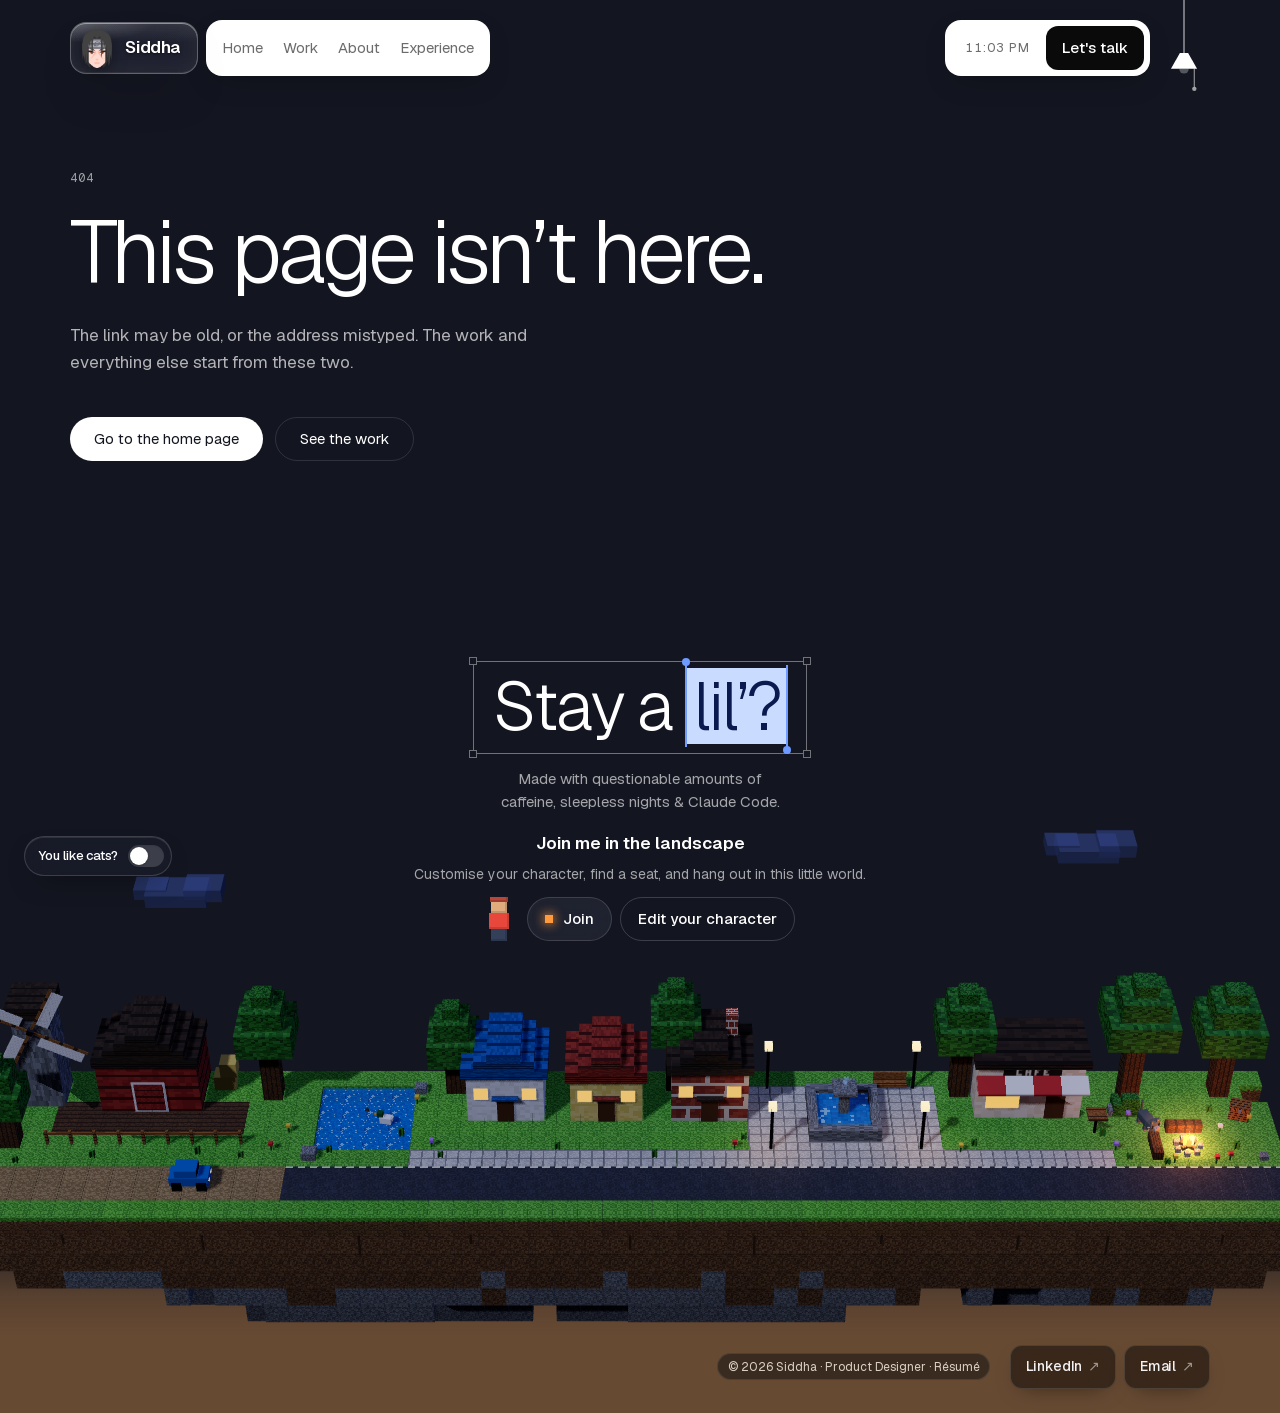
==== commit 013d71ee: "Prologue: music starts with the crawl (gate when blocked), Mute toggle; social glitch every 0.9-2s C" ====
--- a/404/index.html
+++ b/404/index.html
@@ -1 +1 @@
-<!DOCTYPE html><html lang="en" class="archivo_fb1db8c6-module__tHKahq__variable geist_2a3e8324-module__XMOeAq__variable geist_mono_34594f47-module__jOBELG__variable mynerve_1ff57a8e-module__vpjd0a__variable instrument_sans_b2634caf-module__Nth_Eq__variable h-full"><head><meta charSet="utf-8"/><meta name="viewport" content="width=device-width, initial-scale=1"/><link rel="preload" as="image" href="/shared/logo.webp"/><link rel="stylesheet" href="/_next/static/chunks/3yoyagnu-18nw.css" data-precedence="next"/><link rel="stylesheet" href="/_next/static/chunks/2bz30oyhv6aa2.css" data-precedence="next"/><link rel="stylesheet" href="/_next/static/chunks/2mvlm8fr7gc4x.css" data-precedence="next"/><link rel="stylesheet" href="/_next/static/chunks/1bhk3cw4v2pjk.css" data-precedence="next"/><link rel="preload" as="script" fetchPriority="low" href="/_next/static/chunks/3yfl9fgvivx3-.js"/><script src="/_next/static/chunks/11jq0c2_zavac.js" async=""></script><script src="/_next/static/chunks/196x_tfexoucg.js" async=""></script><script src="/_next/static/chunks/2_4nww4pyj1_y.js" async=""></script><script src="/_next/static/chunks/turbopack-2fgxie2dhonx-.js" async=""></script><script src="/_next/static/chunks/34f3ti51wpdht.js" async=""></script><script src="/_next/static/chunks/2tcs7qtximdkt.js" async=""></script><script src="/_next/static/chunks/18969ahm8y3x7.js" async=""></script><script src="/_next/static/chunks/2jv3t4gyo-hdj.js" async=""></script><meta name="robots" content="noindex"/><meta name="next-size-adjust" content=""/><title>Page not found — Siddha</title><meta name="description" content="Product designer at Bajaj Finserv Health. Clinical and wellness products, AI in product, and the complex workflows underneath them."/><meta property="og:title" content="Siddha — Product Designer"/><meta property="og:description" content="Product designer at Bajaj Finserv Health. Clinical and wellness products, AI in product, and the complex workflows underneath them."/><meta property="og:type" content="website"/><meta name="twitter:card" content="summary"/><meta name="twitter:title" content="Siddha — Product Designer"/><meta name="twitter:description" content="Product designer at Bajaj Finserv Health. Clinical and wellness products, AI in product, and the complex workflows underneath them."/><link rel="icon" href="/icon.png?icon.27ct7h63vqytu.png" sizes="256x256" type="image/png"/><script>try{var s=(localStorage.getItem("siddha-theme")||"").split("|"),d=new Date(),h=d.getHours(),t=(s[0]==="dark"||s[0]==="light")&&+s[1]>d.getTime()?s[0]:(h>=18||h<6?"dark":"light");var e=document.documentElement;e.dataset.theme=t;e.style.colorScheme=t}catch(x){}</script><script src="/_next/static/chunks/0cz1d0mv5g_q7.js" noModule=""></script></head><body class="min-h-full flex flex-col bg-bg text-fg"><div hidden=""><!--$--><!--/$--></div><a href="#main" class="skip-link">Skip to content</a><div aria-hidden="true" class="CatEasterEgg-module__oI5_Va__stage"></div><button type="button" role="switch" aria-checked="false" class="CatEasterEgg-module__oI5_Va__toggle"><span>You like cats?</span><span aria-hidden="true" class="CatEasterEgg-module__oI5_Va__track"><span class="CatEasterEgg-module__oI5_Va__knob"></span></span></button><div class="site relative isolate flex flex-1 flex-col overflow-x-clip"><header class="pointer-events-none fixed inset-x-0 top-0 z-50 flex items-start justify-between gap-2 px-5 pt-4 sm:px-[clamp(1.5rem,5.5vw,5rem)] sm:pt-5"><div class="pointer-events-auto flex h-14 min-w-0 items-center gap-2"><a aria-label="Siddha, back to the start" data-tone="dark" class="glass-tone liquid-glass group relative flex h-[3.25rem] items-center gap-2 rounded-2xl pl-1.5 pr-3.5 text-[1.0625rem] font-semibold tracking-tight text-[color:var(--fg)] sm:pr-4" href="/"><span data-logo="true" class="logo-tilt relative size-10" style="--tx:0;--ty:0"><img alt="" width="40" height="40" decoding="async" data-nimg="1" class="size-10 drop-shadow-[0_4px_8px_rgba(0,0,0,0.35)]" style="color:transparent" src="/shared/logo.webp"/></span><span aria-hidden="true" class="relative">Siddha</span></a><nav aria-label="Primary" class="nav-day hidden items-center md:flex rounded-2xl bg-surface p-1.5 text-ink shadow-[0_10px_30px_-12px_rgba(0,0,0,0.35)] transition-colors duration-500"><ul class="flex items-center"><li><a class="flex min-h-11 items-center rounded-lg px-2.5 text-[0.9375rem] transition-colors duration-200 hover:bg-paper focus-visible:outline-ink! text-ink-2 hover:text-ink" href="/home/">Home</a></li><li><a class="flex min-h-11 items-center rounded-lg px-2.5 text-[0.9375rem] transition-colors duration-200 hover:bg-paper focus-visible:outline-ink! text-ink-2 hover:text-ink" href="/work/">Work</a></li><li><a class="flex min-h-11 items-center rounded-lg px-2.5 text-[0.9375rem] transition-colors duration-200 hover:bg-paper focus-visible:outline-ink! text-ink-2 hover:text-ink" href="/about/">About</a></li><li><a class="flex min-h-11 items-center rounded-lg px-2.5 text-[0.9375rem] transition-colors duration-200 hover:bg-paper focus-visible:outline-ink! text-ink-2 hover:text-ink" href="/home/#experience">Experience</a></li></ul></nav></div><div class="pointer-events-auto flex shrink-0 items-start gap-0.5 sm:gap-2"><div class="nav-day flex items-center gap-1 rounded-2xl bg-surface p-1.5 text-ink shadow-[0_10px_30px_-12px_rgba(0,0,0,0.35)] transition-colors duration-500 lg:pl-3"><span class="hidden lg:contents"><span class="ls-clock px-2" aria-hidden="true"></span></span><button type="button" aria-expanded="false" aria-controls="_R_lfivdb_" aria-label="Open menu" class="inline-flex size-11 items-center justify-center rounded-xl text-ink transition-colors duration-200 hover:bg-paper focus-visible:outline-ink! md:hidden"><svg xmlns="http://www.w3.org/2000/svg" width="20" height="20" viewBox="0 0 24 24" fill="none" stroke="currentColor" stroke-width="1.8" stroke-linecap="round" stroke-linejoin="round" class="lucide lucide-menu" aria-hidden="true"><path d="M4 5h16"></path><path d="M4 12h16"></path><path d="M4 19h16"></path></svg></button><a class="inline-flex min-h-11 shrink-0 items-center whitespace-nowrap rounded-xl bg-ink px-3.5 text-[0.9375rem] font-medium sm:px-4 lg:ml-1 text-on-ink transition-transform duration-200 hover:scale-[1.03] focus-visible:outline-ink! active:scale-[0.98]" href="/home/#contact">Let&#x27;s talk</a></div><span aria-hidden="true" class="block shrink-0 transition-[width,margin] duration-300 ease-out motion-reduce:transition-none -mr-2 w-[52px] sm:mr-0"></span></div></header><div class="absolute right-3 top-0 z-50 sm:right-[clamp(1.5rem,5.5vw,5rem)]"><button type="button" aria-pressed="true" aria-label="Lamp on: light theme. Turn it off for the dark theme" title="Turn the lamp off (dark theme)" class="lamp"><svg viewBox="0 -8 32 72" width="44" height="99" aria-hidden="true"><defs><radialGradient id="lamp-glow"><stop offset="0" stop-color="var(--lamp-light)" stop-opacity="0.9"></stop><stop offset="1" stop-color="var(--lamp-light)" stop-opacity="0"></stop></radialGradient></defs><circle class="lamp-glow" cx="16" cy="46" r="15" fill="url(#lamp-glow)"></circle><line x1="16" y1="-8" x2="16" y2="31" stroke="currentColor" stroke-width="1.1" stroke-linecap="round" opacity="0.55"></line><path d="M13 30.5h6l6.5 11.5h-19z" fill="currentColor" stroke-linejoin="round"></path><path class="lamp-bulb" d="M12.5 42a3.5 3.5 0 0 0 7 0z"></path><g class="lamp-rays" stroke="currentColor" stroke-width="1.2" stroke-linecap="round"><line x1="16" y1="48" x2="16" y2="51" pathLength="1"></line><line x1="11.4" y1="46.6" x2="9.6" y2="48.8" pathLength="1"></line><line x1="20.6" y1="46.6" x2="22.4" y2="48.8" pathLength="1"></line></g><g class="lamp-pull"><line x1="23.5" y1="42" x2="23.5" y2="55" stroke="currentColor" stroke-width="0.9" stroke-linecap="round" opacity="0.5"></line><circle cx="23.5" cy="56.6" r="1.6" fill="currentColor" opacity="0.6"></circle></g></svg></button></div><div aria-hidden="true" class="h-[4.25rem] sm:h-[4.75rem]"></div><main id="main" class="flex-1"><div class="wrap pb-10 pt-16 sm:pt-24"><p class="eyebrow">404</p><h1 class="big mt-6 max-w-[12em] text-[clamp(2.2rem,7vw,5.5rem)]">This page isn’t here.</h1><p class="mt-6 max-w-[30em] text-[1.0625rem] leading-relaxed text-fg-2">The link may be old, or the address mistyped. The work and everything else start from these two.</p><div class="mt-10 flex flex-wrap gap-3"><a class="inline-flex min-h-11 items-center rounded-full bg-fg px-6 text-[0.9375rem] text-bg transition-colors duration-400 hover:bg-amber" href="/home/">Go to the home page</a><a class="inline-flex min-h-11 items-center rounded-full border border-line px-6 text-[0.9375rem] text-fg transition-colors duration-400 hover:border-fg" href="/work/">See the work</a></div></div></main><footer class="mt-24"><section aria-labelledby="stay-h" class="CityFooter-module__8IPcBa__footer"><div class="CityFooter-module__8IPcBa__stage"><div class="CityFooter-module__8IPcBa__canvas" aria-hidden="true"></div><div class="CityFooter-module__8IPcBa__head"><h2 id="stay-h" class="LiveHeading-module__ZGTRTa__heading CityFooter-module__8IPcBa__title"><span class="sr-only">Stay a lil’?</span><span class="LiveHeading-module__ZGTRTa__frame"><span aria-hidden="true" class="LiveHeading-module__ZGTRTa__line" data-line="true" style="--l:0"><span class="LiveHeading-module__ZGTRTa__ch" data-ch="true">S</span><span class="LiveHeading-module__ZGTRTa__ch" data-ch="true">t</span><span class="LiveHeading-module__ZGTRTa__ch" data-ch="true">a</span><span class="LiveHeading-module__ZGTRTa__ch" data-ch="true">y</span><span class="LiveHeading-module__ZGTRTa__ch" data-ch="true"> </span><span class="LiveHeading-module__ZGTRTa__ch" data-ch="true">a</span><span class="LiveHeading-module__ZGTRTa__ch" data-ch="true"> </span><span class="hx-selected LiveHeading-module__ZGTRTa__sel"><span class="LiveHeading-module__ZGTRTa__ch" data-ch="true">l</span><span class="LiveHeading-module__ZGTRTa__ch" data-ch="true">i</span><span class="LiveHeading-module__ZGTRTa__ch" data-ch="true">l</span><span class="LiveHeading-module__ZGTRTa__ch" data-ch="true">’</span><span class="LiveHeading-module__ZGTRTa__ch" data-ch="true">?</span><i class="hx-sel-edge is-start"></i><i class="hx-sel-edge is-end"></i></span></span><span class="LiveHeading-module__ZGTRTa__handles"><i aria-hidden="true" data-x="-1" data-y="-1"></i><i aria-hidden="true" data-x="1" data-y="-1"></i><i aria-hidden="true" data-x="-1" data-y="1"></i><button type="button" data-x="1" data-y="1" aria-label="Resize the heading: hold an arrow key, let go to spring back" tabindex="0"></button></span></span></h2><p class="CityFooter-module__8IPcBa__line">Made with questionable amounts of caffeine, sleepless nights &amp; Claude Code.</p><div class="CityFooter-module__8IPcBa__panel" data-panel="true"><div class="CityFooter-module__8IPcBa__inviteWrap"><p class="CityFooter-module__8IPcBa__inviteTitle">Join me in the landscape</p><p class="CityFooter-module__8IPcBa__soft">Customise your character, find a seat, and hang out in this little world.</p><div class="CityFooter-module__8IPcBa__actions"><span aria-hidden="true" class="CityFooter-module__8IPcBa__preview" style="--skin:#e0ac7e;--hair:#2b1d14;--shirt:#d96f3b"><i class="CityFooter-module__8IPcBa__pHair"></i><i class="CityFooter-module__8IPcBa__pHead"></i><i class="CityFooter-module__8IPcBa__pBody"></i><i class="CityFooter-module__8IPcBa__pLegs"></i></span><button type="button" class="CityFooter-module__8IPcBa__invite CityFooter-module__8IPcBa__glass"><span aria-hidden="true" class="CityFooter-module__8IPcBa__spark"></span>Join</button><button type="button" class="CityFooter-module__8IPcBa__ghost">Edit your character</button></div></div></div></div><p class="sr-only" role="status"></p><div class="CityFooter-module__8IPcBa__bubble" role="status" aria-live="polite"></div></div><div class="CityFooter-module__8IPcBa__base"><p class="CityFooter-module__8IPcBa__small">© <!-- -->2026<!-- --> <!-- -->Siddha<!-- --> · <!-- -->Product Designer<!-- --> · <a href="/home/Sathyasiddha_Pattanaik_Product_Designer_Resume.pdf" class="tap ulink hover:text-amber transition-colors duration-300">Résumé</a></p><ul class="CityFooter-module__8IPcBa__links" aria-label="Find me elsewhere"><li><a class="CityFooter-module__8IPcBa__link" href="https://www.linkedin.com/in/sathyasiddha-pattanaik/" target="_blank" rel="noopener noreferrer" aria-label="LinkedIn (opens in a new tab)">LinkedIn<span aria-hidden="true" class="CityFooter-module__8IPcBa__arrow">↗</span></a></li><li><a class="CityFooter-module__8IPcBa__link" href="mailto:sathyasiddhaux@gmail.com" aria-label="Email Siddha at sathyasiddhaux@gmail.com">Email<span aria-hidden="true" class="CityFooter-module__8IPcBa__arrow">↗</span></a></li></ul></div></section></footer><div aria-hidden="true" class="gradual-blur gradual-blur-page " style="position:fixed;pointer-events:none;opacity:0;transition:opacity 0.4s ease-out;z-index:130;height:6rem;width:100%;bottom:0;left:0;right:0"><div class="gradual-blur-inner"><div style="position:absolute;inset:0;mask-image:linear-gradient(to bottom, transparent 0%, black 20%, black 40%, transparent 60%);-webkit-mask-image:linear-gradient(to bottom, transparent 0%, black 20%, black 40%, transparent 60%);backdrop-filter:blur(0.167rem);-webkit-backdrop-filter:blur(0.167rem);opacity:1"></div><div style="position:absolute;inset:0;mask-image:linear-gradient(to bottom, transparent 20%, black 40%, black 60%, transparent 80%);-webkit-mask-image:linear-gradient(to bottom, transparent 20%, black 40%, black 60%, transparent 80%);backdrop-filter:blur(0.332rem);-webkit-backdrop-filter:blur(0.332rem);opacity:1"></div><div style="position:absolute;inset:0;mask-image:linear-gradient(to bottom, transparent 40%, black 60%, black 80%, transparent 100%);-webkit-mask-image:linear-gradient(to bottom, transparent 40%, black 60%, black 80%, transparent 100%);backdrop-filter:blur(0.754rem);-webkit-backdrop-filter:blur(0.754rem);opacity:1"></div><div style="position:absolute;inset:0;mask-image:linear-gradient(to bottom, transparent 60%, black 80%, black 100%);-webkit-mask-image:linear-gradient(to bottom, transparent 60%, black 80%, black 100%);backdrop-filter:blur(1.499rem);-webkit-backdrop-filter:blur(1.499rem);opacity:1"></div><div style="position:absolute;inset:0;mask-image:linear-gradient(to bottom, transparent 80%, black 100%);-webkit-mask-image:linear-gradient(to bottom, transparent 80%, black 100%);backdrop-filter:blur(2.000rem);-webkit-backdrop-filter:blur(2.000rem);opacity:1"></div></div></div></div><!--$--><!--/$--><script src="/_next/static/chunks/3yfl9fgvivx3-.js" id="_R_" async=""></script><script>(self.__next_f=self.__next_f||[]).push([0])</script><script>self.__next_f.push([1,"1:\"$Sreact.fragment\"\n2:I[54421,[\"/_next/static/chunks/34f3ti51wpdht.js\"],\"SmoothScroll\"]\n3:I[56439,[\"/_next/static/chunks/34f3ti51wpdht.js\"],\"PageTransition\"]\n4:I[47813,[\"/_next/static/chunks/34f3ti51wpdht.js\"],\"CatEasterEgg\"]\n5:I[39756,[\"/_next/static/chunks/34f3ti51wpdht.js\"],\"default\"]\n6:I[37457,[\"/_next/static/chunks/34f3ti51wpdht.js\"],\"default\"]\n7:I[66727,[\"/_next/static/chunks/34f3ti51wpdht.js\",\"/_next/static/chunks/2tcs7qtximdkt.js\",\"/_next/static/chunks/18969ahm8y3x7.js\",\"/_next/static/chunks/2jv3t4gyo-hdj.js\"],\"Nav\"]\n8:I[66727,[\"/_next/static/chunks/34f3ti51wpdht.js\",\"/_next/static/chunks/2tcs7qtximdkt.js\",\"/_next/static/chunks/18969ahm8y3x7.js\",\"/_next/static/chunks/2jv3t4gyo-hdj.js\"],\"NavSpacer\"]\n9:I[22016,[\"/_next/static/chunks/34f3ti51wpdht.js\",\"/_next/static/chunks/2tcs7qtximdkt.js\",\"/_next/static/chunks/18969ahm8y3x7.js\",\"/_next/static/chunks/2jv3t4gyo-hdj.js\"],\"\"]\na:I[48616,[\"/_next/static/chunks/34f3ti51wpdht.js\",\"/_next/static/chunks/2tcs7qtximdkt.js\",\"/_next/static/chunks/18969ahm8y3x7.js\",\"/_next/static/chunks/2jv3t4gyo-hdj.js\"],\"CityFooter\"]\nb:I[85064,[\"/_next/static/chunks/34f3ti51wpdht.js\",\"/_next/static/chunks/2tcs7qtximdkt.js\",\"/_next/static/chunks/18969ahm8y3x7.js\",\"/_next/static/chunks/2jv3t4gyo-hdj.js\"],\"ScrollBlur\"]\n18:I[68027,[\"/_next/static/chunks/34f3ti51wpdht.js\"],\"default\",1]\n:HL[\"/_next/static/chunks/3yoyagnu-18nw.css\",\"style\"]\n:HL[\"/_next/static/chunks/2bz30oyhv6aa2.css\",\"style\"]\n:HL[\"/_next/static/chunks/2mvlm8fr7gc4x.css\",\"style\"]\n:HL[\"/_next/static/chunks/1bhk3cw4v2pjk.css\",\"style\"]\n16:X\n"])</script><script>self.__next_f.push([1,"0:{\"P\":null,\"c\":[\"\",\"_not-found\",\"\"],\"q\":\"\",\"i\":false,\"f\":[[[\"\",{\"children\":[\"/_not-found\",{\"children\":[\"__PAGE__\",{},\"$undefined\",\"$undefined\",4608]},\"$undefined\",\"$undefined\",4608]},\"$undefined\",\"$undefined\",4624],[[\"$\",\"$1\",\"c\",{\"children\":[[[\"$\",\"link\",\"0\",{\"rel\":\"stylesheet\",\"href\":\"/_next/static/chunks/3yoyagnu-18nw.css\",\"precedence\":\"next\",\"crossOrigin\":\"$undefined\",\"nonce\":\"$undefined\"}],[\"$\",\"link\",\"1\",{\"rel\":\"stylesheet\",\"href\":\"/_next/static/chunks/2bz30oyhv6aa2.css\",\"precedence\":\"next\",\"crossOrigin\":\"$undefined\",\"nonce\":\"$undefined\"}],[\"$\",\"script\",\"script-0\",{\"src\":\"/_next/static/chunks/34f3ti51wpdht.js\",\"async\":true,\"nonce\":\"$undefined\"}]],[\"$\",\"html\",null,{\"lang\":\"en\",\"className\":\"archivo_fb1db8c6-module__tHKahq__variable geist_2a3e8324-module__XMOeAq__variable geist_mono_34594f47-module__jOBELG__variable mynerve_1ff57a8e-module__vpjd0a__variable instrument_sans_b2634caf-module__Nth_Eq__variable h-full\",\"suppressHydrationWarning\":true,\"children\":[[\"$\",\"head\",null,{\"children\":[\"$\",\"script\",null,{\"dangerouslySetInnerHTML\":{\"__html\":\"try{var s=(localStorage.getItem(\\\"siddha-theme\\\")||\\\"\\\").split(\\\"|\\\"),d=new Date(),h=d.getHours(),t=(s[0]===\\\"dark\\\"||s[0]===\\\"light\\\")\u0026\u0026+s[1]\u003ed.getTime()?s[0]:(h\u003e=18||h\u003c6?\\\"dark\\\":\\\"light\\\");var e=document.documentElement;e.dataset.theme=t;e.style.colorScheme=t}catch(x){}\"}}]}],[\"$\",\"body\",null,{\"className\":\"min-h-full flex flex-col bg-bg text-fg\",\"children\":[[\"$\",\"a\",null,{\"href\":\"#main\",\"className\":\"skip-link\",\"children\":\"Skip to content\"}],[\"$\",\"$L2\",null,{}],[\"$\",\"$L3\",null,{}],[\"$\",\"$L4\",null,{}],[\"$\",\"$L5\",null,{\"parallelRouterKey\":\"children\",\"error\":\"$undefined\",\"errorStyles\":\"$undefined\",\"errorScripts\":\"$undefined\",\"template\":[\"$\",\"$L6\",null,{}],\"templateStyles\":\"$undefined\",\"templateScripts\":\"$undefined\",\"notFound\":[[\"$\",\"div\",null,{\"className\":\"site relative isolate flex flex-1 flex-col overflow-x-clip\",\"children\":[[\"$\",\"$L7\",null,{}],[\"$\",\"$L8\",null,{}],[\"$\",\"main\",null,{\"id\":\"main\",\"className\":\"flex-1\",\"children\":[\"$\",\"div\",null,{\"className\":\"wrap pb-10 pt-16 sm:pt-24\",\"children\":[[\"$\",\"p\",null,{\"className\":\"eyebrow\",\"children\":\"404\"}],[\"$\",\"h1\",null,{\"className\":\"big mt-6 max-w-[12em] text-[clamp(2.2rem,7vw,5.5rem)]\",\"children\":\"This page isn’t here.\"}],[\"$\",\"p\",null,{\"className\":\"mt-6 max-w-[30em] text-[1.0625rem] leading-relaxed text-fg-2\",\"children\":\"The link may be old, or the address mistyped. The work and everything else start from these two.\"}],[\"$\",\"div\",null,{\"className\":\"mt-10 flex flex-wrap gap-3\",\"children\":[[\"$\",\"$L9\",null,{\"href\":\"/home\",\"className\":\"inline-flex min-h-11 items-center rounded-full bg-fg px-6 text-[0.9375rem] text-bg transition-colors duration-400 hover:bg-amber\",\"children\":\"Go to the home page\"}],[\"$\",\"$L9\",null,{\"href\":\"/work\",\"className\":\"inline-flex min-h-11 items-center rounded-full border border-line px-6 text-[0.9375rem] text-fg transition-colors duration-400 hover:border-fg\",\"children\":\"See the work\"}]]}]]}]}],[\"$\",\"footer\",null,{\"className\":\"mt-24\",\"children\":[\"$\",\"$La\",null,{\"extra\":[\" · \",[\"$\",\"a\",null,{\"href\":\"/home/Sathyasiddha_Pattanaik_Product_Designer_Resume.pdf\",\"className\":\"tap ulink hover:text-amber transition-colors duration-300\",\"children\":\"Résumé\"}]]}]}],[\"$\",\"$Lb\",null,{}]]}],[[\"$\",\"link\",\"0\",{\"rel\":\"stylesheet\",\"href\":\"/_next/static/chunks/2mvlm8fr7gc4x.css\",\"precedence\":\"next\",\"crossOrigin\":\"$undefined\",\"nonce\":\"$undefined\"}],[\"$\",\"link\",\"1\",{\"rel\":\"stylesheet\",\"href\":\"/_next/static/chunks/1bhk3cw4v2pjk.css\",\"precedence\":\"next\",\"crossOrigin\":\"$undefined\",\"nonce\":\"$undefined\"}]]],\"forbidden\":\"$undefined\",\"unauthorized\":\"$undefined\"}]]}]]}]]}],{\"children\":[[\"$\",\"$1\",\"c\",{\"children\":[null,[\"$\",\"$L5\",null,{\"parallelRouterKey\":\"children\",\"error\":\"$undefined\",\"errorStyles\":\"$undefined\",\"errorScripts\":\"$undefined\",\"template\":[\"$\",\"$L6\",null,{}],\"templateStyles\":\"$undefined\",\"templateScripts\":\"$undefined\",\"notFound\":\"$undefined\",\"forbidden\":\"$undefined\",\"unauthorized\":\"$undefined\"}]]}],{\"children\":[[\"$\",\"$1\",\"c\",{\"children\":[[\"$\",\"div\",null,{\"className\":\"site relative isolate flex flex-1 flex-col overflow-x-clip\",\"children\":[[\"$\",\"$L7\",null,{}],[\"$\",\"$L8\",null,{}],[\"$\",\"main\",null,{\"id\":\"main\",\"className\":\"flex-1\",\"children\":[\"$\",\"div\",null,{\"className\":\"wrap pb-10 pt-16 sm:pt-24\",\"children\":[[\"$\",\"p\",null,{\"className\":\"eyebrow\",\"children\":\"404\"}],[\"$\",\"h1\",null,{\"className\":\"big mt-6 max-w-[12em] text-[clamp(2.2rem,7vw,5.5rem)]\",\"children\":\"This page isn’t here.\"}],[\"$\",\"p\",null,{\"className\":\"mt-6 max-w-[30em] text-[1.0625rem] leading-relaxed text-fg-2\",\"children\":\"The link may be old, or the address mistyped. The work and everything else start from these two.\"}],[\"$\",\"div\",null,{\"className\":\"mt-10 flex flex-wrap gap-3\",\"children\":[\"$Lc\",\"$Ld\"]}]]}]}],\"$Le\",\"$Lf\"]}],[\"$L10\",\"$L11\",\"$L12\",\"$L13\",\"$L14\"],\"$L15\"]}],{},null,false,null]},null,false,\"$16\"]},null,false,null],\"$L17\",false]],\"m\":\"$undefined\",\"G\":[\"$18\",[\"$L19\",\"$L1a\"]],\"S\":true,\"h\":null,\"r\":\"$undefined\",\"s\":\"$undefined\",\"a\":\"$undefined\",\"l\":\"$undefined\",\"p\":\"$undefined\",\"d\":\"$undefined\",\"b\":\"-bSoETUYRWvNFEvXBPqCU\"}\n"])</script><script>self.__next_f.push([1,"1b:I[97367,[\"/_next/static/chunks/34f3ti51wpdht.js\"],\"OutletBoundary\"]\n1c:\"$Sreact.suspense\"\n1e:I[97367,[\"/_next/static/chunks/34f3ti51wpdht.js\"],\"ViewportBoundary\"]\n20:I[97367,[\"/_next/static/chunks/34f3ti51wpdht.js\"],\"MetadataBoundary\"]\nc:[\"$\",\"$L9\",null,{\"href\":\"/home\",\"className\":\"inline-flex min-h-11 items-center rounded-full bg-fg px-6 text-[0.9375rem] text-bg transition-colors duration-400 hover:bg-amber\",\"children\":\"Go to the home page\"}]\nd:[\"$\",\"$L9\",null,{\"href\":\"/work\",\"className\":\"inline-flex min-h-11 items-center rounded-full border border-line px-6 text-[0.9375rem] text-fg transition-colors duration-400 hover:border-fg\",\"children\":\"See the work\"}]\ne:[\"$\",\"footer\",null,{\"className\":\"mt-24\",\"children\":[\"$\",\"$La\",null,{\"extra\":[\" · \",[\"$\",\"a\",null,{\"href\":\"/home/Sathyasiddha_Pattanaik_Product_Designer_Resume.pdf\",\"className\":\"tap ulink hover:text-amber transition-colors duration-300\",\"children\":\"Résumé\"}]]}]}]\nf:[\"$\",\"$Lb\",null,{}]\n10:[\"$\",\"link\",\"0\",{\"rel\":\"stylesheet\",\"href\":\"/_next/static/chunks/2mvlm8fr7gc4x.css\",\"precedence\":\"next\",\"crossOrigin\":\"$undefined\",\"nonce\":\"$undefined\"}]\n11:[\"$\",\"link\",\"1\",{\"rel\":\"stylesheet\",\"href\":\"/_next/static/chunks/1bhk3cw4v2pjk.css\",\"precedence\":\"next\",\"crossOrigin\":\"$undefined\",\"nonce\":\"$undefined\"}]\n12:[\"$\",\"script\",\"script-0\",{\"src\":\"/_next/static/chunks/2tcs7qtximdkt.js\",\"async\":true,\"nonce\":\"$undefined\"}]\n13:[\"$\",\"script\",\"script-1\",{\"src\":\"/_next/static/chunks/18969ahm8y3x7.js\",\"async\":true,\"nonce\":\"$undefined\"}]\n14:[\"$\",\"script\",\"script-2\",{\"src\":\"/_next/static/chunks/2jv3t4gyo-hdj.js\",\"async\":true,\"nonce\":\"$undefined\"}]\n15:[\"$\",\"$L1b\",null,{\"children\":[\"$\",\"$1c\",null,{\"name\":\"Next.MetadataOutlet\",\"children\":\"$@1d\"}]}]\n17:[\"$\",\"$1\",\"h\",{\"children\":[[\"$\",\"meta\",null,{\"name\":\"robots\",\"content\":\"noindex\"}],[\"$\",\"$L1e\",null,{\"children\":\"$L1f\"}],[\"$\",\"div\",null,{\"hidden\":true,\"children\":[\"$\",\"$L20\",null,{\"children\":[\"$\",\"$1c\",null,{\"name\":\"Next.Metadata\",\"children\":\"$L21\"}]}]}],[\"$\",\"meta\",null,{\"name\":\"next-size-adjust\",\"content\":\"\"}]]}]\n19:[\"$\",\"link\",\"0\",{\"rel\":\"stylesheet\",\"href\":\"/_next/static/chunks/3yoyagnu-18nw.css\",\"precedence\":\"next\",\"crossOrigin\":\"$undefined\",\"nonce\":\"$undefined\"}]\n1a:[\"$\",\"link\",\"1\",{\"rel\":\"stylesheet\",\"href\":\"/_next/static/chunks/2bz30oyhv6aa2.css\",\"precedence\":\"next\",\"crossOrigin\":\"$undefined\",\"nonce\":\"$undefined\"}]\n"])</script><script>self.__next_f.push([1,"16:C\n1f:[[\"$\",\"meta\",\"0\",{\"charSet\":\"utf-8\"}],[\"$\",\"meta\",\"1\",{\"name\":\"viewport\",\"content\":\"width=device-width, initial-scale=1\"}]]\n"])</script><script>self.__next_f.push([1,"22:I[27201,[\"/_next/static/chunks/34f3ti51wpdht.js\"],\"IconMark\"]\n1d:null\n21:[[\"$\",\"title\",\"0\",{\"children\":\"Page not found — Siddha\"}],[\"$\",\"meta\",\"1\",{\"name\":\"description\",\"content\":\"Product designer at Bajaj Finserv Health. Clinical and wellness products, AI in product, and the complex workflows underneath them.\"}],[\"$\",\"meta\",\"2\",{\"property\":\"og:title\",\"content\":\"Siddha — Product Designer\"}],[\"$\",\"meta\",\"3\",{\"property\":\"og:description\",\"content\":\"Product designer at Bajaj Finserv Health. Clinical and wellness products, AI in product, and the complex workflows underneath them.\"}],[\"$\",\"meta\",\"4\",{\"property\":\"og:type\",\"content\":\"website\"}],[\"$\",\"meta\",\"5\",{\"name\":\"twitter:card\",\"content\":\"summary\"}],[\"$\",\"meta\",\"6\",{\"name\":\"twitter:title\",\"content\":\"Siddha — Product Designer\"}],[\"$\",\"meta\",\"7\",{\"name\":\"twitter:description\",\"content\":\"Product designer at Bajaj Finserv Health. Clinical and wellness products, AI in product, and the complex workflows underneath them.\"}],[\"$\",\"link\",\"8\",{\"rel\":\"icon\",\"href\":\"/icon.png?icon.27ct7h63vqytu.png\",\"sizes\":\"256x256\",\"type\":\"image/png\"}],[\"$\",\"$L22\",\"9\",{}]]\n"])</script></body></html>+<!DOCTYPE html><html lang="en" class="archivo_fb1db8c6-module__tHKahq__variable geist_2a3e8324-module__XMOeAq__variable geist_mono_34594f47-module__jOBELG__variable mynerve_1ff57a8e-module__vpjd0a__variable instrument_sans_b2634caf-module__Nth_Eq__variable h-full"><head><meta charSet="utf-8"/><meta name="viewport" content="width=device-width, initial-scale=1"/><link rel="preload" as="image" href="/shared/logo.webp"/><link rel="stylesheet" href="/_next/static/chunks/0f3o_s2tjfryr.css" data-precedence="next"/><link rel="stylesheet" href="/_next/static/chunks/2bz30oyhv6aa2.css" data-precedence="next"/><link rel="stylesheet" href="/_next/static/chunks/2mvlm8fr7gc4x.css" data-precedence="next"/><link rel="stylesheet" href="/_next/static/chunks/1bhk3cw4v2pjk.css" data-precedence="next"/><link rel="preload" as="script" fetchPriority="low" href="/_next/static/chunks/3yfl9fgvivx3-.js"/><script src="/_next/static/chunks/11jq0c2_zavac.js" async=""></script><script src="/_next/static/chunks/196x_tfexoucg.js" async=""></script><script src="/_next/static/chunks/2_4nww4pyj1_y.js" async=""></script><script src="/_next/static/chunks/turbopack-2fgxie2dhonx-.js" async=""></script><script src="/_next/static/chunks/34f3ti51wpdht.js" async=""></script><script src="/_next/static/chunks/2tcs7qtximdkt.js" async=""></script><script src="/_next/static/chunks/18969ahm8y3x7.js" async=""></script><script src="/_next/static/chunks/2jv3t4gyo-hdj.js" async=""></script><meta name="robots" content="noindex"/><meta name="next-size-adjust" content=""/><title>Page not found — Siddha</title><meta name="description" content="Product designer at Bajaj Finserv Health. Clinical and wellness products, AI in product, and the complex workflows underneath them."/><meta property="og:title" content="Siddha — Product Designer"/><meta property="og:description" content="Product designer at Bajaj Finserv Health. Clinical and wellness products, AI in product, and the complex workflows underneath them."/><meta property="og:type" content="website"/><meta name="twitter:card" content="summary"/><meta name="twitter:title" content="Siddha — Product Designer"/><meta name="twitter:description" content="Product designer at Bajaj Finserv Health. Clinical and wellness products, AI in product, and the complex workflows underneath them."/><link rel="icon" href="/icon.png?icon.27ct7h63vqytu.png" sizes="256x256" type="image/png"/><script>try{var s=(localStorage.getItem("siddha-theme")||"").split("|"),d=new Date(),h=d.getHours(),t=(s[0]==="dark"||s[0]==="light")&&+s[1]>d.getTime()?s[0]:(h>=18||h<6?"dark":"light");var e=document.documentElement;e.dataset.theme=t;e.style.colorScheme=t}catch(x){}</script><script src="/_next/static/chunks/0cz1d0mv5g_q7.js" noModule=""></script></head><body class="min-h-full flex flex-col bg-bg text-fg"><div hidden=""><!--$--><!--/$--></div><a href="#main" class="skip-link">Skip to content</a><div aria-hidden="true" class="CatEasterEgg-module__oI5_Va__stage"></div><button type="button" role="switch" aria-checked="false" class="CatEasterEgg-module__oI5_Va__toggle"><span>You like cats?</span><span aria-hidden="true" class="CatEasterEgg-module__oI5_Va__track"><span class="CatEasterEgg-module__oI5_Va__knob"></span></span></button><div class="site relative isolate flex flex-1 flex-col overflow-x-clip"><header class="pointer-events-none fixed inset-x-0 top-0 z-50 flex items-start justify-between gap-2 px-5 pt-4 sm:px-[clamp(1.5rem,5.5vw,5rem)] sm:pt-5"><div class="pointer-events-auto flex h-14 min-w-0 items-center gap-2"><a aria-label="Siddha, back to the start" data-tone="dark" class="glass-tone liquid-glass group relative flex h-[3.25rem] items-center gap-2 rounded-2xl pl-1.5 pr-3.5 text-[1.0625rem] font-semibold tracking-tight text-[color:var(--fg)] sm:pr-4" href="/"><span data-logo="true" class="logo-tilt relative size-10" style="--tx:0;--ty:0"><img alt="" width="40" height="40" decoding="async" data-nimg="1" class="size-10 drop-shadow-[0_4px_8px_rgba(0,0,0,0.35)]" style="color:transparent" src="/shared/logo.webp"/></span><span aria-hidden="true" class="relative">Siddha</span></a><nav aria-label="Primary" class="nav-day hidden items-center md:flex rounded-2xl bg-surface p-1.5 text-ink shadow-[0_10px_30px_-12px_rgba(0,0,0,0.35)] transition-colors duration-500"><ul class="flex items-center"><li><a class="flex min-h-11 items-center rounded-lg px-2.5 text-[0.9375rem] transition-colors duration-200 hover:bg-paper focus-visible:outline-ink! text-ink-2 hover:text-ink" href="/home/">Home</a></li><li><a class="flex min-h-11 items-center rounded-lg px-2.5 text-[0.9375rem] transition-colors duration-200 hover:bg-paper focus-visible:outline-ink! text-ink-2 hover:text-ink" href="/work/">Work</a></li><li><a class="flex min-h-11 items-center rounded-lg px-2.5 text-[0.9375rem] transition-colors duration-200 hover:bg-paper focus-visible:outline-ink! text-ink-2 hover:text-ink" href="/about/">About</a></li><li><a class="flex min-h-11 items-center rounded-lg px-2.5 text-[0.9375rem] transition-colors duration-200 hover:bg-paper focus-visible:outline-ink! text-ink-2 hover:text-ink" href="/home/#experience">Experience</a></li></ul></nav></div><div class="pointer-events-auto flex shrink-0 items-start gap-0.5 sm:gap-2"><div class="nav-day flex items-center gap-1 rounded-2xl bg-surface p-1.5 text-ink shadow-[0_10px_30px_-12px_rgba(0,0,0,0.35)] transition-colors duration-500 lg:pl-3"><span class="hidden lg:contents"><span class="ls-clock px-2" aria-hidden="true"></span></span><button type="button" aria-expanded="false" aria-controls="_R_lfivdb_" aria-label="Open menu" class="inline-flex size-11 items-center justify-center rounded-xl text-ink transition-colors duration-200 hover:bg-paper focus-visible:outline-ink! md:hidden"><svg xmlns="http://www.w3.org/2000/svg" width="20" height="20" viewBox="0 0 24 24" fill="none" stroke="currentColor" stroke-width="1.8" stroke-linecap="round" stroke-linejoin="round" class="lucide lucide-menu" aria-hidden="true"><path d="M4 5h16"></path><path d="M4 12h16"></path><path d="M4 19h16"></path></svg></button><a class="inline-flex min-h-11 shrink-0 items-center whitespace-nowrap rounded-xl bg-ink px-3.5 text-[0.9375rem] font-medium sm:px-4 lg:ml-1 text-on-ink transition-transform duration-200 hover:scale-[1.03] focus-visible:outline-ink! active:scale-[0.98]" href="/home/#contact">Let&#x27;s talk</a></div><span aria-hidden="true" class="block shrink-0 transition-[width,margin] duration-300 ease-out motion-reduce:transition-none -mr-2 w-[52px] sm:mr-0"></span></div></header><div class="absolute right-3 top-0 z-50 sm:right-[clamp(1.5rem,5.5vw,5rem)]"><button type="button" aria-pressed="true" aria-label="Lamp on: light theme. Turn it off for the dark theme" title="Turn the lamp off (dark theme)" class="lamp"><svg viewBox="0 -8 32 72" width="44" height="99" aria-hidden="true"><defs><radialGradient id="lamp-glow"><stop offset="0" stop-color="var(--lamp-light)" stop-opacity="0.9"></stop><stop offset="1" stop-color="var(--lamp-light)" stop-opacity="0"></stop></radialGradient></defs><circle class="lamp-glow" cx="16" cy="46" r="15" fill="url(#lamp-glow)"></circle><line x1="16" y1="-8" x2="16" y2="31" stroke="currentColor" stroke-width="1.1" stroke-linecap="round" opacity="0.55"></line><path d="M13 30.5h6l6.5 11.5h-19z" fill="currentColor" stroke-linejoin="round"></path><path class="lamp-bulb" d="M12.5 42a3.5 3.5 0 0 0 7 0z"></path><g class="lamp-rays" stroke="currentColor" stroke-width="1.2" stroke-linecap="round"><line x1="16" y1="48" x2="16" y2="51" pathLength="1"></line><line x1="11.4" y1="46.6" x2="9.6" y2="48.8" pathLength="1"></line><line x1="20.6" y1="46.6" x2="22.4" y2="48.8" pathLength="1"></line></g><g class="lamp-pull"><line x1="23.5" y1="42" x2="23.5" y2="55" stroke="currentColor" stroke-width="0.9" stroke-linecap="round" opacity="0.5"></line><circle cx="23.5" cy="56.6" r="1.6" fill="currentColor" opacity="0.6"></circle></g></svg></button></div><div aria-hidden="true" class="h-[4.25rem] sm:h-[4.75rem]"></div><main id="main" class="flex-1"><div class="wrap pb-10 pt-16 sm:pt-24"><p class="eyebrow">404</p><h1 class="big mt-6 max-w-[12em] text-[clamp(2.2rem,7vw,5.5rem)]">This page isn’t here.</h1><p class="mt-6 max-w-[30em] text-[1.0625rem] leading-relaxed text-fg-2">The link may be old, or the address mistyped. The work and everything else start from these two.</p><div class="mt-10 flex flex-wrap gap-3"><a class="inline-flex min-h-11 items-center rounded-full bg-fg px-6 text-[0.9375rem] text-bg transition-colors duration-400 hover:bg-amber" href="/home/">Go to the home page</a><a class="inline-flex min-h-11 items-center rounded-full border border-line px-6 text-[0.9375rem] text-fg transition-colors duration-400 hover:border-fg" href="/work/">See the work</a></div></div></main><footer class="mt-24"><section aria-labelledby="stay-h" class="CityFooter-module__8IPcBa__footer"><div class="CityFooter-module__8IPcBa__stage"><div class="CityFooter-module__8IPcBa__canvas" aria-hidden="true"></div><div class="CityFooter-module__8IPcBa__head"><h2 id="stay-h" class="LiveHeading-module__ZGTRTa__heading CityFooter-module__8IPcBa__title"><span class="sr-only">Stay a lil’?</span><span class="LiveHeading-module__ZGTRTa__frame"><span aria-hidden="true" class="LiveHeading-module__ZGTRTa__line" data-line="true" style="--l:0"><span class="LiveHeading-module__ZGTRTa__ch" data-ch="true">S</span><span class="LiveHeading-module__ZGTRTa__ch" data-ch="true">t</span><span class="LiveHeading-module__ZGTRTa__ch" data-ch="true">a</span><span class="LiveHeading-module__ZGTRTa__ch" data-ch="true">y</span><span class="LiveHeading-module__ZGTRTa__ch" data-ch="true"> </span><span class="LiveHeading-module__ZGTRTa__ch" data-ch="true">a</span><span class="LiveHeading-module__ZGTRTa__ch" data-ch="true"> </span><span class="hx-selected LiveHeading-module__ZGTRTa__sel"><span class="LiveHeading-module__ZGTRTa__ch" data-ch="true">l</span><span class="LiveHeading-module__ZGTRTa__ch" data-ch="true">i</span><span class="LiveHeading-module__ZGTRTa__ch" data-ch="true">l</span><span class="LiveHeading-module__ZGTRTa__ch" data-ch="true">’</span><span class="LiveHeading-module__ZGTRTa__ch" data-ch="true">?</span><i class="hx-sel-edge is-start"></i><i class="hx-sel-edge is-end"></i></span></span><span class="LiveHeading-module__ZGTRTa__handles"><i aria-hidden="true" data-x="-1" data-y="-1"></i><i aria-hidden="true" data-x="1" data-y="-1"></i><i aria-hidden="true" data-x="-1" data-y="1"></i><button type="button" data-x="1" data-y="1" aria-label="Resize the heading: hold an arrow key, let go to spring back" tabindex="0"></button></span></span></h2><p class="CityFooter-module__8IPcBa__line">Made with questionable amounts of caffeine, sleepless nights &amp; Claude Code.</p><div class="CityFooter-module__8IPcBa__panel" data-panel="true"><div class="CityFooter-module__8IPcBa__inviteWrap"><p class="CityFooter-module__8IPcBa__inviteTitle">Join me in the landscape</p><p class="CityFooter-module__8IPcBa__soft">Customise your character, find a seat, and hang out in this little world.</p><div class="CityFooter-module__8IPcBa__actions"><span aria-hidden="true" class="CityFooter-module__8IPcBa__preview" style="--skin:#e0ac7e;--hair:#2b1d14;--shirt:#d96f3b"><i class="CityFooter-module__8IPcBa__pHair"></i><i class="CityFooter-module__8IPcBa__pHead"></i><i class="CityFooter-module__8IPcBa__pBody"></i><i class="CityFooter-module__8IPcBa__pLegs"></i></span><button type="button" class="CityFooter-module__8IPcBa__invite CityFooter-module__8IPcBa__glass"><span aria-hidden="true" class="CityFooter-module__8IPcBa__spark"></span>Join</button><button type="button" class="CityFooter-module__8IPcBa__ghost">Edit your character</button></div></div></div></div><p class="sr-only" role="status"></p><div class="CityFooter-module__8IPcBa__bubble" role="status" aria-live="polite"></div></div><div class="CityFooter-module__8IPcBa__base"><p class="CityFooter-module__8IPcBa__small">© <!-- -->2026<!-- --> <!-- -->Siddha<!-- --> · <!-- -->Product Designer<!-- --> · <a href="/home/Sathyasiddha_Pattanaik_Product_Designer_Resume.pdf" class="tap ulink hover:text-amber transition-colors duration-300">Résumé</a></p><ul class="CityFooter-module__8IPcBa__links" aria-label="Find me elsewhere"><li><a class="CityFooter-module__8IPcBa__link" href="https://www.linkedin.com/in/sathyasiddha-pattanaik/" target="_blank" rel="noopener noreferrer" aria-label="LinkedIn (opens in a new tab)">LinkedIn<span aria-hidden="true" class="CityFooter-module__8IPcBa__arrow">↗</span></a></li><li><a class="CityFooter-module__8IPcBa__link" href="mailto:sathyasiddhaux@gmail.com" aria-label="Email Siddha at sathyasiddhaux@gmail.com">Email<span aria-hidden="true" class="CityFooter-module__8IPcBa__arrow">↗</span></a></li></ul></div></section></footer><div aria-hidden="true" class="gradual-blur gradual-blur-page " style="position:fixed;pointer-events:none;opacity:0;transition:opacity 0.4s ease-out;z-index:130;height:6rem;width:100%;bottom:0;left:0;right:0"><div class="gradual-blur-inner"><div style="position:absolute;inset:0;mask-image:linear-gradient(to bottom, transparent 0%, black 20%, black 40%, transparent 60%);-webkit-mask-image:linear-gradient(to bottom, transparent 0%, black 20%, black 40%, transparent 60%);backdrop-filter:blur(0.167rem);-webkit-backdrop-filter:blur(0.167rem);opacity:1"></div><div style="position:absolute;inset:0;mask-image:linear-gradient(to bottom, transparent 20%, black 40%, black 60%, transparent 80%);-webkit-mask-image:linear-gradient(to bottom, transparent 20%, black 40%, black 60%, transparent 80%);backdrop-filter:blur(0.332rem);-webkit-backdrop-filter:blur(0.332rem);opacity:1"></div><div style="position:absolute;inset:0;mask-image:linear-gradient(to bottom, transparent 40%, black 60%, black 80%, transparent 100%);-webkit-mask-image:linear-gradient(to bottom, transparent 40%, black 60%, black 80%, transparent 100%);backdrop-filter:blur(0.754rem);-webkit-backdrop-filter:blur(0.754rem);opacity:1"></div><div style="position:absolute;inset:0;mask-image:linear-gradient(to bottom, transparent 60%, black 80%, black 100%);-webkit-mask-image:linear-gradient(to bottom, transparent 60%, black 80%, black 100%);backdrop-filter:blur(1.499rem);-webkit-backdrop-filter:blur(1.499rem);opacity:1"></div><div style="position:absolute;inset:0;mask-image:linear-gradient(to bottom, transparent 80%, black 100%);-webkit-mask-image:linear-gradient(to bottom, transparent 80%, black 100%);backdrop-filter:blur(2.000rem);-webkit-backdrop-filter:blur(2.000rem);opacity:1"></div></div></div></div><!--$--><!--/$--><script src="/_next/static/chunks/3yfl9fgvivx3-.js" id="_R_" async=""></script><script>(self.__next_f=self.__next_f||[]).push([0])</script><script>self.__next_f.push([1,"1:\"$Sreact.fragment\"\n2:I[54421,[\"/_next/static/chunks/34f3ti51wpdht.js\"],\"SmoothScroll\"]\n3:I[56439,[\"/_next/static/chunks/34f3ti51wpdht.js\"],\"PageTransition\"]\n4:I[47813,[\"/_next/static/chunks/34f3ti51wpdht.js\"],\"CatEasterEgg\"]\n5:I[39756,[\"/_next/static/chunks/34f3ti51wpdht.js\"],\"default\"]\n6:I[37457,[\"/_next/static/chunks/34f3ti51wpdht.js\"],\"default\"]\n7:I[66727,[\"/_next/static/chunks/34f3ti51wpdht.js\",\"/_next/static/chunks/2tcs7qtximdkt.js\",\"/_next/static/chunks/18969ahm8y3x7.js\",\"/_next/static/chunks/2jv3t4gyo-hdj.js\"],\"Nav\"]\n8:I[66727,[\"/_next/static/chunks/34f3ti51wpdht.js\",\"/_next/static/chunks/2tcs7qtximdkt.js\",\"/_next/static/chunks/18969ahm8y3x7.js\",\"/_next/static/chunks/2jv3t4gyo-hdj.js\"],\"NavSpacer\"]\n9:I[22016,[\"/_next/static/chunks/34f3ti51wpdht.js\",\"/_next/static/chunks/2tcs7qtximdkt.js\",\"/_next/static/chunks/18969ahm8y3x7.js\",\"/_next/static/chunks/2jv3t4gyo-hdj.js\"],\"\"]\na:I[48616,[\"/_next/static/chunks/34f3ti51wpdht.js\",\"/_next/static/chunks/2tcs7qtximdkt.js\",\"/_next/static/chunks/18969ahm8y3x7.js\",\"/_next/static/chunks/2jv3t4gyo-hdj.js\"],\"CityFooter\"]\nb:I[85064,[\"/_next/static/chunks/34f3ti51wpdht.js\",\"/_next/static/chunks/2tcs7qtximdkt.js\",\"/_next/static/chunks/18969ahm8y3x7.js\",\"/_next/static/chunks/2jv3t4gyo-hdj.js\"],\"ScrollBlur\"]\n18:I[68027,[\"/_next/static/chunks/34f3ti51wpdht.js\"],\"default\",1]\n:HL[\"/_next/static/chunks/0f3o_s2tjfryr.css\",\"style\"]\n:HL[\"/_next/static/chunks/2bz30oyhv6aa2.css\",\"style\"]\n:HL[\"/_next/static/chunks/2mvlm8fr7gc4x.css\",\"style\"]\n:HL[\"/_next/static/chunks/1bhk3cw4v2pjk.css\",\"style\"]\n16:X\n"])</script><script>self.__next_f.push([1,"0:{\"P\":null,\"c\":[\"\",\"_not-found\",\"\"],\"q\":\"\",\"i\":false,\"f\":[[[\"\",{\"children\":[\"/_not-found\",{\"children\":[\"__PAGE__\",{},\"$undefined\",\"$undefined\",4608]},\"$undefined\",\"$undefined\",4608]},\"$undefined\",\"$undefined\",4624],[[\"$\",\"$1\",\"c\",{\"children\":[[[\"$\",\"link\",\"0\",{\"rel\":\"stylesheet\",\"href\":\"/_next/static/chunks/0f3o_s2tjfryr.css\",\"precedence\":\"next\",\"crossOrigin\":\"$undefined\",\"nonce\":\"$undefined\"}],[\"$\",\"link\",\"1\",{\"rel\":\"stylesheet\",\"href\":\"/_next/static/chunks/2bz30oyhv6aa2.css\",\"precedence\":\"next\",\"crossOrigin\":\"$undefined\",\"nonce\":\"$undefined\"}],[\"$\",\"script\",\"script-0\",{\"src\":\"/_next/static/chunks/34f3ti51wpdht.js\",\"async\":true,\"nonce\":\"$undefined\"}]],[\"$\",\"html\",null,{\"lang\":\"en\",\"className\":\"archivo_fb1db8c6-module__tHKahq__variable geist_2a3e8324-module__XMOeAq__variable geist_mono_34594f47-module__jOBELG__variable mynerve_1ff57a8e-module__vpjd0a__variable instrument_sans_b2634caf-module__Nth_Eq__variable h-full\",\"suppressHydrationWarning\":true,\"children\":[[\"$\",\"head\",null,{\"children\":[\"$\",\"script\",null,{\"dangerouslySetInnerHTML\":{\"__html\":\"try{var s=(localStorage.getItem(\\\"siddha-theme\\\")||\\\"\\\").split(\\\"|\\\"),d=new Date(),h=d.getHours(),t=(s[0]===\\\"dark\\\"||s[0]===\\\"light\\\")\u0026\u0026+s[1]\u003ed.getTime()?s[0]:(h\u003e=18||h\u003c6?\\\"dark\\\":\\\"light\\\");var e=document.documentElement;e.dataset.theme=t;e.style.colorScheme=t}catch(x){}\"}}]}],[\"$\",\"body\",null,{\"className\":\"min-h-full flex flex-col bg-bg text-fg\",\"children\":[[\"$\",\"a\",null,{\"href\":\"#main\",\"className\":\"skip-link\",\"children\":\"Skip to content\"}],[\"$\",\"$L2\",null,{}],[\"$\",\"$L3\",null,{}],[\"$\",\"$L4\",null,{}],[\"$\",\"$L5\",null,{\"parallelRouterKey\":\"children\",\"error\":\"$undefined\",\"errorStyles\":\"$undefined\",\"errorScripts\":\"$undefined\",\"template\":[\"$\",\"$L6\",null,{}],\"templateStyles\":\"$undefined\",\"templateScripts\":\"$undefined\",\"notFound\":[[\"$\",\"div\",null,{\"className\":\"site relative isolate flex flex-1 flex-col overflow-x-clip\",\"children\":[[\"$\",\"$L7\",null,{}],[\"$\",\"$L8\",null,{}],[\"$\",\"main\",null,{\"id\":\"main\",\"className\":\"flex-1\",\"children\":[\"$\",\"div\",null,{\"className\":\"wrap pb-10 pt-16 sm:pt-24\",\"children\":[[\"$\",\"p\",null,{\"className\":\"eyebrow\",\"children\":\"404\"}],[\"$\",\"h1\",null,{\"className\":\"big mt-6 max-w-[12em] text-[clamp(2.2rem,7vw,5.5rem)]\",\"children\":\"This page isn’t here.\"}],[\"$\",\"p\",null,{\"className\":\"mt-6 max-w-[30em] text-[1.0625rem] leading-relaxed text-fg-2\",\"children\":\"The link may be old, or the address mistyped. The work and everything else start from these two.\"}],[\"$\",\"div\",null,{\"className\":\"mt-10 flex flex-wrap gap-3\",\"children\":[[\"$\",\"$L9\",null,{\"href\":\"/home\",\"className\":\"inline-flex min-h-11 items-center rounded-full bg-fg px-6 text-[0.9375rem] text-bg transition-colors duration-400 hover:bg-amber\",\"children\":\"Go to the home page\"}],[\"$\",\"$L9\",null,{\"href\":\"/work\",\"className\":\"inline-flex min-h-11 items-center rounded-full border border-line px-6 text-[0.9375rem] text-fg transition-colors duration-400 hover:border-fg\",\"children\":\"See the work\"}]]}]]}]}],[\"$\",\"footer\",null,{\"className\":\"mt-24\",\"children\":[\"$\",\"$La\",null,{\"extra\":[\" · \",[\"$\",\"a\",null,{\"href\":\"/home/Sathyasiddha_Pattanaik_Product_Designer_Resume.pdf\",\"className\":\"tap ulink hover:text-amber transition-colors duration-300\",\"children\":\"Résumé\"}]]}]}],[\"$\",\"$Lb\",null,{}]]}],[[\"$\",\"link\",\"0\",{\"rel\":\"stylesheet\",\"href\":\"/_next/static/chunks/2mvlm8fr7gc4x.css\",\"precedence\":\"next\",\"crossOrigin\":\"$undefined\",\"nonce\":\"$undefined\"}],[\"$\",\"link\",\"1\",{\"rel\":\"stylesheet\",\"href\":\"/_next/static/chunks/1bhk3cw4v2pjk.css\",\"precedence\":\"next\",\"crossOrigin\":\"$undefined\",\"nonce\":\"$undefined\"}]]],\"forbidden\":\"$undefined\",\"unauthorized\":\"$undefined\"}]]}]]}]]}],{\"children\":[[\"$\",\"$1\",\"c\",{\"children\":[null,[\"$\",\"$L5\",null,{\"parallelRouterKey\":\"children\",\"error\":\"$undefined\",\"errorStyles\":\"$undefined\",\"errorScripts\":\"$undefined\",\"template\":[\"$\",\"$L6\",null,{}],\"templateStyles\":\"$undefined\",\"templateScripts\":\"$undefined\",\"notFound\":\"$undefined\",\"forbidden\":\"$undefined\",\"unauthorized\":\"$undefined\"}]]}],{\"children\":[[\"$\",\"$1\",\"c\",{\"children\":[[\"$\",\"div\",null,{\"className\":\"site relative isolate flex flex-1 flex-col overflow-x-clip\",\"children\":[[\"$\",\"$L7\",null,{}],[\"$\",\"$L8\",null,{}],[\"$\",\"main\",null,{\"id\":\"main\",\"className\":\"flex-1\",\"children\":[\"$\",\"div\",null,{\"className\":\"wrap pb-10 pt-16 sm:pt-24\",\"children\":[[\"$\",\"p\",null,{\"className\":\"eyebrow\",\"children\":\"404\"}],[\"$\",\"h1\",null,{\"className\":\"big mt-6 max-w-[12em] text-[clamp(2.2rem,7vw,5.5rem)]\",\"children\":\"This page isn’t here.\"}],[\"$\",\"p\",null,{\"className\":\"mt-6 max-w-[30em] text-[1.0625rem] leading-relaxed text-fg-2\",\"children\":\"The link may be old, or the address mistyped. The work and everything else start from these two.\"}],[\"$\",\"div\",null,{\"className\":\"mt-10 flex flex-wrap gap-3\",\"children\":[\"$Lc\",\"$Ld\"]}]]}]}],\"$Le\",\"$Lf\"]}],[\"$L10\",\"$L11\",\"$L12\",\"$L13\",\"$L14\"],\"$L15\"]}],{},null,false,null]},null,false,\"$16\"]},null,false,null],\"$L17\",false]],\"m\":\"$undefined\",\"G\":[\"$18\",[\"$L19\",\"$L1a\"]],\"S\":true,\"h\":null,\"r\":\"$undefined\",\"s\":\"$undefined\",\"a\":\"$undefined\",\"l\":\"$undefined\",\"p\":\"$undefined\",\"d\":\"$undefined\",\"b\":\"SOWT7pt3GsZ_1IuanX0YH\"}\n"])</script><script>self.__next_f.push([1,"1b:I[97367,[\"/_next/static/chunks/34f3ti51wpdht.js\"],\"OutletBoundary\"]\n1c:\"$Sreact.suspense\"\n1e:I[97367,[\"/_next/static/chunks/34f3ti51wpdht.js\"],\"ViewportBoundary\"]\n20:I[97367,[\"/_next/static/chunks/34f3ti51wpdht.js\"],\"MetadataBoundary\"]\nc:[\"$\",\"$L9\",null,{\"href\":\"/home\",\"className\":\"inline-flex min-h-11 items-center rounded-full bg-fg px-6 text-[0.9375rem] text-bg transition-colors duration-400 hover:bg-amber\",\"children\":\"Go to the home page\"}]\nd:[\"$\",\"$L9\",null,{\"href\":\"/work\",\"className\":\"inline-flex min-h-11 items-center rounded-full border border-line px-6 text-[0.9375rem] text-fg transition-colors duration-400 hover:border-fg\",\"children\":\"See the work\"}]\ne:[\"$\",\"footer\",null,{\"className\":\"mt-24\",\"children\":[\"$\",\"$La\",null,{\"extra\":[\" · \",[\"$\",\"a\",null,{\"href\":\"/home/Sathyasiddha_Pattanaik_Product_Designer_Resume.pdf\",\"className\":\"tap ulink hover:text-amber transition-colors duration-300\",\"children\":\"Résumé\"}]]}]}]\nf:[\"$\",\"$Lb\",null,{}]\n10:[\"$\",\"link\",\"0\",{\"rel\":\"stylesheet\",\"href\":\"/_next/static/chunks/2mvlm8fr7gc4x.css\",\"precedence\":\"next\",\"crossOrigin\":\"$undefined\",\"nonce\":\"$undefined\"}]\n11:[\"$\",\"link\",\"1\",{\"rel\":\"stylesheet\",\"href\":\"/_next/static/chunks/1bhk3cw4v2pjk.css\",\"precedence\":\"next\",\"crossOrigin\":\"$undefined\",\"nonce\":\"$undefined\"}]\n12:[\"$\",\"script\",\"script-0\",{\"src\":\"/_next/static/chunks/2tcs7qtximdkt.js\",\"async\":true,\"nonce\":\"$undefined\"}]\n13:[\"$\",\"script\",\"script-1\",{\"src\":\"/_next/static/chunks/18969ahm8y3x7.js\",\"async\":true,\"nonce\":\"$undefined\"}]\n14:[\"$\",\"script\",\"script-2\",{\"src\":\"/_next/static/chunks/2jv3t4gyo-hdj.js\",\"async\":true,\"nonce\":\"$undefined\"}]\n15:[\"$\",\"$L1b\",null,{\"children\":[\"$\",\"$1c\",null,{\"name\":\"Next.MetadataOutlet\",\"children\":\"$@1d\"}]}]\n17:[\"$\",\"$1\",\"h\",{\"children\":[[\"$\",\"meta\",null,{\"name\":\"robots\",\"content\":\"noindex\"}],[\"$\",\"$L1e\",null,{\"children\":\"$L1f\"}],[\"$\",\"div\",null,{\"hidden\":true,\"children\":[\"$\",\"$L20\",null,{\"children\":[\"$\",\"$1c\",null,{\"name\":\"Next.Metadata\",\"children\":\"$L21\"}]}]}],[\"$\",\"meta\",null,{\"name\":\"next-size-adjust\",\"content\":\"\"}]]}]\n19:[\"$\",\"link\",\"0\",{\"rel\":\"stylesheet\",\"href\":\"/_next/static/chunks/0f3o_s2tjfryr.css\",\"precedence\":\"next\",\"crossOrigin\":\"$undefined\",\"nonce\":\"$undefined\"}]\n1a:[\"$\",\"link\",\"1\",{\"rel\":\"stylesheet\",\"href\":\"/_next/static/chunks/2bz30oyhv6aa2.css\",\"precedence\":\"next\",\"crossOrigin\":\"$undefined\",\"nonce\":\"$undefined\"}]\n"])</script><script>self.__next_f.push([1,"16:C\n1f:[[\"$\",\"meta\",\"0\",{\"charSet\":\"utf-8\"}],[\"$\",\"meta\",\"1\",{\"name\":\"viewport\",\"content\":\"width=device-width, initial-scale=1\"}]]\n"])</script><script>self.__next_f.push([1,"22:I[27201,[\"/_next/static/chunks/34f3ti51wpdht.js\"],\"IconMark\"]\n1d:null\n21:[[\"$\",\"title\",\"0\",{\"children\":\"Page not found — Siddha\"}],[\"$\",\"meta\",\"1\",{\"name\":\"description\",\"content\":\"Product designer at Bajaj Finserv Health. Clinical and wellness products, AI in product, and the complex workflows underneath them.\"}],[\"$\",\"meta\",\"2\",{\"property\":\"og:title\",\"content\":\"Siddha — Product Designer\"}],[\"$\",\"meta\",\"3\",{\"property\":\"og:description\",\"content\":\"Product designer at Bajaj Finserv Health. Clinical and wellness products, AI in product, and the complex workflows underneath them.\"}],[\"$\",\"meta\",\"4\",{\"property\":\"og:type\",\"content\":\"website\"}],[\"$\",\"meta\",\"5\",{\"name\":\"twitter:card\",\"content\":\"summary\"}],[\"$\",\"meta\",\"6\",{\"name\":\"twitter:title\",\"content\":\"Siddha — Product Designer\"}],[\"$\",\"meta\",\"7\",{\"name\":\"twitter:description\",\"content\":\"Product designer at Bajaj Finserv Health. Clinical and wellness products, AI in product, and the complex workflows underneath them.\"}],[\"$\",\"link\",\"8\",{\"rel\":\"icon\",\"href\":\"/icon.png?icon.27ct7h63vqytu.png\",\"sizes\":\"256x256\",\"type\":\"image/png\"}],[\"$\",\"$L22\",\"9\",{}]]\n"])</script></body></html>
--- a/_next/static/chunks/0f3o_s2tjfryr.css
+++ b/_next/static/chunks/0f3o_s2tjfryr.css
@@ -0,0 +1 @@
+@layer properties{@supports (((-webkit-hyphens:none)) and (not (margin-trim:inline))) or ((-moz-orient:inline) and (not (color:rgb(from red r g b)))){*,:before,:after,::backdrop{--tw-translate-x:0;--tw-translate-y:0;--tw-translate-z:0;--tw-scale-x:1;--tw-scale-y:1;--tw-scale-z:1;--tw-rotate-x:initial;--tw-rotate-y:initial;--tw-rotate-z:initial;--tw-skew-x:initial;--tw-skew-y:initial;--tw-space-y-reverse:0;--tw-border-style:solid;--tw-gradient-position:initial;--tw-gradient-from:#0000;--tw-gradient-via:#0000;--tw-gradient-to:#0000;--tw-gradient-stops:initial;--tw-gradient-via-stops:initial;--tw-gradient-from-position:0%;--tw-gradient-via-position:50%;--tw-gradient-to-position:100%;--tw-leading:initial;--tw-font-weight:initial;--tw-tracking:initial;--tw-shadow:0 0 #0000;--tw-shadow-color:initial;--tw-shadow-alpha:100%;--tw-inset-shadow:0 0 #0000;--tw-inset-shadow-color:initial;--tw-inset-shadow-alpha:100%;--tw-ring-color:initial;--tw-ring-shadow:0 0 #0000;--tw-inset-ring-color:initial;--tw-inset-ring-shadow:0 0 #0000;--tw-ring-inset:initial;--tw-ring-offset-width:0px;--tw-ring-offset-color:#fff;--tw-ring-offset-shadow:0 0 #0000;--tw-outline-style:solid;--tw-blur:initial;--tw-brightness:initial;--tw-contrast:initial;--tw-grayscale:initial;--tw-hue-rotate:initial;--tw-invert:initial;--tw-opacity:initial;--tw-saturate:initial;--tw-sepia:initial;--tw-drop-shadow:initial;--tw-drop-shadow-color:initial;--tw-drop-shadow-alpha:100%;--tw-drop-shadow-size:initial;--tw-backdrop-blur:initial;--tw-backdrop-brightness:initial;--tw-backdrop-contrast:initial;--tw-backdrop-grayscale:initial;--tw-backdrop-hue-rotate:initial;--tw-backdrop-invert:initial;--tw-backdrop-opacity:initial;--tw-backdrop-saturate:initial;--tw-backdrop-sepia:initial;--tw-duration:initial;--tw-ease:initial}}}@layer theme{:root,:host{--font-sans:var(--font-q-sans);--color-neutral-900:#171717;--color-neutral-950:#0a0a0a;--color-black:#000;--color-white:#fff;--spacing:.25rem;--text-sm:.875rem;--text-sm--line-height:calc(1.25 / .875);--text-base:1rem;--text-base--line-height:calc(1.5 / 1);--text-lg:1.125rem;--text-lg--line-height:calc(1.75 / 1.125);--font-weight-light:300;--font-weight-normal:400;--font-weight-medium:500;--font-weight-semibold:600;--font-weight-bold:700;--font-weight-extrabold:800;--font-weight-black:900;--tracking-tight:-.025em;--tracking-normal:0em;--leading-tight:1.25;--leading-snug:1.375;--leading-relaxed:1.625;--radius-md:.375rem;--radius-lg:.5rem;--radius-xl:.75rem;--radius-2xl:1rem;--ease-in:cubic-bezier(.4, 0, 1, 1);--ease-out:cubic-bezier(0, 0, .2, 1);--ease-in-out:cubic-bezier(.4, 0, .2, 1);--blur-sm:8px;--blur-md:12px;--blur-xl:24px;--default-transition-duration:.15s;--default-transition-timing-function:cubic-bezier(.4, 0, .2, 1);--default-font-family:var(--font-q-sans);--default-mono-font-family:var(--font-q-mono);--color-ink:var(--ink);--color-ink-2:rgb(var(--ink-rgb) / .6);--color-ink-3:rgb(var(--ink-rgb) / .6)}@supports (color:lab(0% 0 0)){:root,:host{--color-neutral-900:lab(7.78201% -.0000149012 0);--color-neutral-950:lab(2.75381% 0 0)}}}@layer base{*,:after,:before,::backdrop{box-sizing:border-box;border:0 solid;margin:0;padding:0}::file-selector-button{box-sizing:border-box;border:0 solid;margin:0;padding:0}html,:host{-webkit-text-size-adjust:100%;tab-size:4;line-height:1.5;font-family:var(--default-font-family,-apple-system, BlinkMacSystemFont, "Segoe UI", Roboto, "Helvetica Neue", "Noto Sans", Arial, sans-serif, "Apple Color Emoji", "Segoe UI Emoji", "Segoe UI Symbol", "Noto Color Emoji");font-feature-settings:var(--default-font-feature-settings,normal);font-variation-settings:var(--default-font-variation-settings,normal);-webkit-tap-highlight-color:transparent}hr{height:0;color:inherit;border-top-width:1px}abbr:where([title]){-webkit-text-decoration:underline dotted;text-decoration:underline dotted}h1,h2,h3,h4,h5,h6{font-size:inherit;font-weight:inherit}a{color:inherit;-webkit-text-decoration:inherit;-webkit-text-decoration:inherit;-webkit-text-decoration:inherit;-webkit-text-decoration:inherit;text-decoration:inherit}b,strong{font-weight:bolder}code,kbd,samp,pre{font-family:var(--default-mono-font-family,ui-monospace, SFMono-Regular, Menlo, Monaco, Consolas, "Liberation Mono", "Courier New", monospace);font-feature-settings:var(--default-mono-font-feature-settings,normal);font-variation-settings:var(--default-mono-font-variation-settings,normal);font-size:1em}small{font-size:80%}sub,sup{vertical-align:baseline;font-size:75%;line-height:0;position:relative}sub{bottom:-.25em}sup{top:-.5em}table{text-indent:0;border-color:inherit;border-collapse:collapse}:-moz-focusring:where(:not(iframe)){outline:auto}progress{vertical-align:baseline}summary{display:list-item}ol,ul,menu{list-style:none}img,svg,video,canvas,audio,iframe,embed,object{vertical-align:middle;display:block}img,video{max-width:100%;height:auto}button,input,select,optgroup,textarea{font:inherit;font-feature-settings:inherit;font-variation-settings:inherit;letter-spacing:inherit;color:inherit;opacity:1;background-color:#0000;border-radius:0}::file-selector-button{font:inherit;font-feature-settings:inherit;font-variation-settings:inherit;letter-spacing:inherit;color:inherit;opacity:1;background-color:#0000;border-radius:0}:where(select:is([multiple],[size])) optgroup{font-weight:bolder}:where(select:is([multiple],[size])) optgroup option{padding-inline-start:20px}::file-selector-button{margin-inline-end:4px}::placeholder{opacity:1}@supports (not ((-webkit-appearance:-apple-pay-button))) or (contain-intrinsic-size:1px){::placeholder{color:currentColor}@supports (color:color-mix(in lab, red, red)){::placeholder{color:color-mix(in oklab, currentcolor 50%, transparent)}}}textarea{resize:vertical}::-webkit-search-decoration{-webkit-appearance:none}::-webkit-date-and-time-value{min-height:1lh;text-align:inherit}::-webkit-datetime-edit{display:inline-flex}::-webkit-datetime-edit-fields-wrapper{padding:0}::-webkit-datetime-edit{padding-block:0}::-webkit-datetime-edit-year-field{padding-block:0}::-webkit-datetime-edit-month-field{padding-block:0}::-webkit-datetime-edit-day-field{padding-block:0}::-webkit-datetime-edit-hour-field{padding-block:0}::-webkit-datetime-edit-minute-field{padding-block:0}::-webkit-datetime-edit-second-field{padding-block:0}::-webkit-datetime-edit-millisecond-field{padding-block:0}::-webkit-datetime-edit-meridiem-field{padding-block:0}::-webkit-calendar-picker-indicator{line-height:1}:-moz-ui-invalid{box-shadow:none}button,input:where([type=button],[type=reset],[type=submit]){appearance:button}::file-selector-button{appearance:button}::-webkit-inner-spin-button{height:auto}::-webkit-outer-spin-button{height:auto}[hidden]:where(:not([hidden=until-found])){display:none!important}}@layer components;@layer utilities{.pointer-events-auto{pointer-events:auto}.pointer-events-none{pointer-events:none}.collapse{visibility:collapse}.invisible{visibility:hidden}.visible{visibility:visible}.sr-only{clip-path:inset(50%);white-space:nowrap;border-width:0;width:1px;height:1px;margin:-1px;padding:0;position:absolute;overflow:hidden}.absolute{position:absolute}.fixed{position:fixed}.relative{position:relative}.static{position:static}.sticky{position:sticky}.inset-0{inset:0}.inset-\[3px\]{inset:3px}.inset-\[5px\]{inset:5px}.inset-x-0{inset-inline:0}.inset-x-3{inset-inline:calc(var(--spacing) * 3)}.inset-x-5{inset-inline:calc(var(--spacing) * 5)}.inset-x-\[9\%\]{inset-inline:9%}.inset-x-\[10px\]{inset-inline:10px}.-top-3{top:calc(var(--spacing) * -3)}.-top-4{top:calc(var(--spacing) * -4)}.-top-8{top:calc(var(--spacing) * -8)}.-top-16{top:calc(var(--spacing) * -16)}.top-0{top:0}.top-3{top:calc(var(--spacing) * 3)}.top-5{top:calc(var(--spacing) * 5)}.top-\[6\%\]{top:6%}.top-\[6\.25rem\]{top:6.25rem}.top-\[10px\]{top:10px}.top-\[17px\]{top:17px}.top-\[22\%\]{top:22%}.top-\[24\%\]{top:24%}.top-\[26\%\]{top:26%}.-right-3{right:calc(var(--spacing) * -3)}.-right-8{right:calc(var(--spacing) * -8)}.-right-10{right:calc(var(--spacing) * -10)}.right-0{right:0}.right-2{right:calc(var(--spacing) * 2)}.right-3{right:calc(var(--spacing) * 3)}.right-6{right:calc(var(--spacing) * 6)}.-bottom-1\.5{bottom:calc(var(--spacing) * -1.5)}.-bottom-3{bottom:calc(var(--spacing) * -3)}.-bottom-5{bottom:calc(var(--spacing) * -5)}.-bottom-px{bottom:-1px}.bottom-0{bottom:0}.bottom-2{bottom:calc(var(--spacing) * 2)}.bottom-3{bottom:calc(var(--spacing) * 3)}.bottom-6{bottom:calc(var(--spacing) * 6)}.bottom-7{bottom:calc(var(--spacing) * 7)}.bottom-\[5px\]{bottom:5px}.bottom-\[7px\]{bottom:7px}.bottom-\[38\%\]{bottom:38%}.-left-3{left:calc(var(--spacing) * -3)}.-left-5{left:calc(var(--spacing) * -5)}.left-0{left:0}.left-1\/2{left:50%}.left-3{left:calc(var(--spacing) * 3)}.left-4{left:calc(var(--spacing) * 4)}.left-6{left:calc(var(--spacing) * 6)}.left-10{left:calc(var(--spacing) * 10)}.isolate{isolation:isolate}.z-0{z-index:0}.z-10{z-index:10}.z-40{z-index:40}.z-50{z-index:50}.z-\[1\]{z-index:1}.z-\[2\]{z-index:2}.z-\[3\]{z-index:3}.z-\[300\]{z-index:300}.order-1{order:1}.order-2{order:2}.order-3{order:3}.order-4{order:4}.order-5{order:5}.order-6{order:6}.order-7{order:7}.order-first{order:-9999}.col-span-2{grid-column:span 2/span 2}.container{width:100%}@media (min-width:40rem){.container{max-width:40rem}}@media (min-width:48rem){.container{max-width:48rem}}@media (min-width:64rem){.container{max-width:64rem}}@media (min-width:80rem){.container{max-width:80rem}}@media (min-width:96rem){.container{max-width:96rem}}.m-0{margin:0}.mx-auto{margin-inline:auto}.my-2\.5{margin-block:calc(var(--spacing) * 2.5)}.-mt-0\.5{margin-top:calc(var(--spacing) * -.5)}.-mt-6{margin-top:calc(var(--spacing) * -6)}.-mt-10{margin-top:calc(var(--spacing) * -10)}.mt-0\.5{margin-top:calc(var(--spacing) * .5)}.mt-1{margin-top:var(--spacing)}.mt-2{margin-top:calc(var(--spacing) * 2)}.mt-2\.5{margin-top:calc(var(--spacing) * 2.5)}.mt-3{margin-top:calc(var(--spacing) * 3)}.mt-4{margin-top:calc(var(--spacing) * 4)}.mt-5{margin-top:calc(var(--spacing) * 5)}.mt-6{margin-top:calc(var(--spacing) * 6)}.mt-7{margin-top:calc(var(--spacing) * 7)}.mt-8{margin-top:calc(var(--spacing) * 8)}.mt-10{margin-top:calc(var(--spacing) * 10)}.mt-12{margin-top:calc(var(--spacing) * 12)}.mt-16{margin-top:calc(var(--spacing) * 16)}.mt-24{margin-top:calc(var(--spacing) * 24)}.mt-\[0\.2em\]{margin-top:.2em}.mt-\[0\.05em\]{margin-top:.05em}.-mr-2{margin-right:calc(var(--spacing) * -2)}.mr-0{margin-right:0}.mr-\[0\.2em\]{margin-right:.2em}.mr-\[0\.3em\]{margin-right:.3em}.-ml-0\.5{margin-left:calc(var(--spacing) * -.5)}.ml-\[0\.12em\]{margin-left:.12em}.line-clamp-2{-webkit-line-clamp:2;-webkit-box-orient:vertical;display:-webkit-box;overflow:hidden}.block{display:block}.contents{display:contents}.flex{display:flex}.grid{display:grid}.hidden{display:none}.inline{display:inline}.inline-block{display:inline-block}.inline-flex{display:inline-flex}.table{display:table}.aspect-\[1\.45\]{aspect-ratio:1.45}.aspect-\[3\/2\]{aspect-ratio:3/2}.aspect-\[3\/4\]{aspect-ratio:3/4}.aspect-\[4\/3\]{aspect-ratio:4/3}.aspect-\[4\/5\]{aspect-ratio:4/5}.aspect-\[5\/4\]{aspect-ratio:5/4}.aspect-\[9\/16\]{aspect-ratio:9/16}.aspect-\[840\/1760\]{aspect-ratio:840/1760}.aspect-\[2048\/1324\]{aspect-ratio:2048/1324}.aspect-square{aspect-ratio:1}.size-1\.5{width:calc(var(--spacing) * 1.5);height:calc(var(--spacing) * 1.5)}.size-2{width:calc(var(--spacing) * 2);height:calc(var(--spacing) * 2)}.size-4{width:calc(var(--spacing) * 4);height:calc(var(--spacing) * 4)}.size-7{width:calc(var(--spacing) * 7);height:calc(var(--spacing) * 7)}.size-10{width:calc(var(--spacing) * 10);height:calc(var(--spacing) * 10)}.size-11{width:calc(var(--spacing) * 11);height:calc(var(--spacing) * 11)}.size-12{width:calc(var(--spacing) * 12);height:calc(var(--spacing) * 12)}.size-14{width:calc(var(--spacing) * 14);height:calc(var(--spacing) * 14)}.h-1\/2{height:50%}.h-2\.5{height:calc(var(--spacing) * 2.5)}.h-3{height:calc(var(--spacing) * 3)}.h-4{height:calc(var(--spacing) * 4)}.h-6{height:calc(var(--spacing) * 6)}.h-7{height:calc(var(--spacing) * 7)}.h-14{height:calc(var(--spacing) * 14)}.h-16{height:calc(var(--spacing) * 16)}.h-24{height:calc(var(--spacing) * 24)}.h-146{height:calc(var(--spacing) * 146)}.h-\[1\.05em\]{height:1.05em}.h-\[3\.25rem\]{height:3.25rem}.h-\[4\.25rem\]{height:4.25rem}.h-\[23\.5rem\]{height:23.5rem}.h-\[30px\]{height:30px}.h-\[100svh\]{height:100svh}.h-auto{height:auto}.h-full{height:100%}.h-max{height:max-content}.h-px{height:1px}.min-h-8{min-height:calc(var(--spacing) * 8)}.min-h-11{min-height:calc(var(--spacing) * 11)}.min-h-12{min-height:calc(var(--spacing) * 12)}.min-h-\[100svh\]{min-height:100svh}.min-h-\[calc\(100svh-4\.875rem\)\]{min-height:calc(100svh - 4.875rem)}.min-h-full{min-height:100%}.w-0{width:0}.w-8{width:calc(var(--spacing) * 8)}.w-10{width:calc(var(--spacing) * 10)}.w-20{width:calc(var(--spacing) * 20)}.w-24{width:calc(var(--spacing) * 24)}.w-40{width:calc(var(--spacing) * 40)}.w-44{width:calc(var(--spacing) * 44)}.w-\[0\.42em\]{width:.42em}.w-\[30\%\]{width:30%}.w-\[34\%\]{width:34%}.w-\[52px\]{width:52px}.w-\[78\%\]{width:78%}.w-\[min\(17rem\,78\%\)\]{width:min(17rem,78%)}.w-\[min\(18\.3rem\,86vw\)\]{width:min(18.3rem,86vw)}.w-\[min\(19rem\,86vw\)\]{width:min(19rem,86vw)}.w-\[min\(44rem\,92vw\)\]{width:min(44rem,92vw)}.w-full{width:100%}.max-w-\[12em\]{max-width:12em}.max-w-\[22em\]{max-width:22em}.max-w-\[24em\]{max-width:24em}.max-w-\[24rem\]{max-width:24rem}.max-w-\[28em\]{max-width:28em}.max-w-\[30em\]{max-width:30em}.max-w-\[46rem\]{max-width:46rem}.max-w-\[62rem\]{max-width:62rem}.max-w-\[600px\]{max-width:600px}.max-w-full{max-width:100%}.min-w-0{min-width:0}.min-w-\[118px\]{min-width:118px}.flex-1{flex:1}.flex-shrink,.shrink{flex-shrink:1}.shrink-0{flex-shrink:0}.grow{flex-grow:1}.origin-top{transform-origin:top}.-translate-x-1\/2{--tw-translate-x:calc(calc(1 / 2 * 100%) * -1);translate:var(--tw-translate-x) var(--tw-translate-y)}.translate-y-1{--tw-translate-y:var(--spacing);translate:var(--tw-translate-x) var(--tw-translate-y)}.translate-y-2{--tw-translate-y:calc(var(--spacing) * 2);translate:var(--tw-translate-x) var(--tw-translate-y)}.translate-y-\[-0\.25em\]{--tw-translate-y:-.25em;translate:var(--tw-translate-x) var(--tw-translate-y)}.translate-y-\[0\.14em\]{--tw-translate-y:.14em;translate:var(--tw-translate-x) var(--tw-translate-y)}.translate-y-\[8\%\]{--tw-translate-y:8%;translate:var(--tw-translate-x) var(--tw-translate-y)}.scale-95{--tw-scale-x:95%;--tw-scale-y:95%;--tw-scale-z:95%;scale:var(--tw-scale-x) var(--tw-scale-y)}.-rotate-3{rotate:-3deg}.-rotate-\[1\.5deg\]{rotate:-1.5deg}.-rotate-\[5deg\]{rotate:-5deg}.-rotate-\[18deg\]{rotate:-18deg}.-rotate-\[24deg\]{rotate:-24deg}.-rotate-\[32deg\]{rotate:-32deg}.\[rotate\:calc\(var\(--tilt\)\*0\.5\)\]{rotate:calc(var(--tilt) * .5)}.rotate-3{rotate:3deg}.transform{transform:var(--tw-rotate-x,) var(--tw-rotate-y,) var(--tw-rotate-z,) var(--tw-skew-x,) var(--tw-skew-y,)}.cursor-none{cursor:none}.cursor-pointer{cursor:pointer}.resize{resize:both}.scroll-mt-0{scroll-margin-top:0}.scroll-mt-8{scroll-margin-top:calc(var(--spacing) * 8)}.scroll-mt-20{scroll-margin-top:calc(var(--spacing) * 20)}.scroll-mt-24{scroll-margin-top:calc(var(--spacing) * 24)}.columns-2{columns:2}.break-inside-avoid{break-inside:avoid}.grid-cols-2{grid-template-columns:repeat(2,minmax(0,1fr))}.grid-cols-\[5\.5rem_1fr\]{grid-template-columns:5.5rem 1fr}.flex-col{flex-direction:column}.flex-wrap{flex-wrap:wrap}.place-items-center{place-items:center}.items-baseline{align-items:baseline}.items-center{align-items:center}.items-end{align-items:flex-end}.items-start{align-items:flex-start}.justify-between{justify-content:space-between}.justify-center{justify-content:center}.justify-end{justify-content:flex-end}.gap-0\.5{gap:calc(var(--spacing) * .5)}.gap-1{gap:var(--spacing)}.gap-1\.5{gap:calc(var(--spacing) * 1.5)}.gap-2{gap:calc(var(--spacing) * 2)}.gap-2\.5{gap:calc(var(--spacing) * 2.5)}.gap-3{gap:calc(var(--spacing) * 3)}.gap-4{gap:calc(var(--spacing) * 4)}.gap-5{gap:calc(var(--spacing) * 5)}.gap-6{gap:calc(var(--spacing) * 6)}.gap-8{gap:calc(var(--spacing) * 8)}.gap-10{gap:calc(var(--spacing) * 10)}.gap-20{gap:calc(var(--spacing) * 20)}.gap-24{gap:calc(var(--spacing) * 24)}.gap-\[2\.5\%\]{gap:2.5%}:where(.space-y-4>:not(:last-child)){--tw-space-y-reverse:0;margin-block-start:calc(calc(var(--spacing) * 4) * var(--tw-space-y-reverse));margin-block-end:calc(calc(var(--spacing) * 4) * calc(1 - var(--tw-space-y-reverse)))}.gap-x-4{column-gap:calc(var(--spacing) * 4)}.gap-x-6{column-gap:calc(var(--spacing) * 6)}.gap-x-7{column-gap:calc(var(--spacing) * 7)}.gap-y-2{row-gap:calc(var(--spacing) * 2)}.gap-y-3{row-gap:calc(var(--spacing) * 3)}.gap-y-5{row-gap:calc(var(--spacing) * 5)}.gap-y-8{row-gap:calc(var(--spacing) * 8)}.gap-y-10{row-gap:calc(var(--spacing) * 10)}.truncate{text-overflow:ellipsis;white-space:nowrap;overflow:hidden}.overflow-clip{overflow:clip}.overflow-hidden{overflow:hidden}.overflow-x-clip{overflow-x:clip}.rounded{border-radius:.25rem}.rounded-2xl{border-radius:var(--radius-2xl)}.rounded-\[2px\]{border-radius:2px}.rounded-\[3px\]{border-radius:3px}.rounded-\[4px\]{border-radius:4px}.rounded-\[6px\]{border-radius:6px}.rounded-\[10px\]{border-radius:10px}.rounded-\[11px\]{border-radius:11px}.rounded-\[12px\]{border-radius:12px}.rounded-\[16px\]{border-radius:16px}.rounded-\[18px\]{border-radius:18px}.rounded-\[22px\]{border-radius:22px}.rounded-\[24px\]{border-radius:24px}.rounded-\[28px\]{border-radius:28px}.rounded-full{border-radius:3.40282e38px}.rounded-lg{border-radius:var(--radius-lg)}.rounded-md{border-radius:var(--radius-md)}.rounded-xl{border-radius:var(--radius-xl)}.rounded-t-\[1\.1rem\]{border-top-left-radius:1.1rem;border-top-right-radius:1.1rem}.rounded-t-xl{border-top-left-radius:var(--radius-xl);border-top-right-radius:var(--radius-xl)}.border{border-style:var(--tw-border-style);border-width:1px}.border-t{border-top-style:var(--tw-border-style);border-top-width:1px}.border-t-\[1\.5px\]{border-top-style:var(--tw-border-style);border-top-width:1.5px}.border-dashed{--tw-border-style:dashed;border-style:dashed}.border-\[\#1d1c1a\]\/25{border-color:#1d1c1a40;border-color:lab(10.3226% .13689 1.56947/.25)}.border-\[var\(--receipt-soft\)\]{border-color:var(--receipt-soft)}.border-black\/10{border-color:#0000001a}@supports (color:color-mix(in lab, red, red)){.border-black\/10{border-color:color-mix(in oklab, var(--color-black) 10%, transparent)}}.border-ink\/10{border-color:var(--ink)}@supports (color:color-mix(in lab, red, red)){.border-ink\/10{border-color:color-mix(in oklab, var(--ink) 10%, transparent)}}.border-line{border-color:var(--line)}.border-white\/15{border-color:#ffffff26}@supports (color:color-mix(in lab, red, red)){.border-white\/15{border-color:color-mix(in oklab, var(--color-white) 15%, transparent)}}.border-white\/25{border-color:#ffffff40}@supports (color:color-mix(in lab, red, red)){.border-white\/25{border-color:color-mix(in oklab, var(--color-white) 25%, transparent)}}.border-white\/30{border-color:#ffffff4d}@supports (color:color-mix(in lab, red, red)){.border-white\/30{border-color:color-mix(in oklab, var(--color-white) 30%, transparent)}}.bg-\[\#1d1c1a\]\/5{background-color:#1d1c1a0d;background-color:lab(10.3226% .13689 1.56947/.05)}.bg-\[\#1d1c1a\]\/\[0\.03\]{background-color:#1d1c1a08;background-color:lab(10.3226% .13689 1.56947/.03)}.bg-\[\#140c0d\]{background-color:#140c0d}.bg-\[\#E9E9E9\]{background-color:#e9e9e9}.bg-\[\#F8D217\]{background-color:#f8d217}.bg-\[\#efe3bf\]\/80{background-color:#efe3bfcc;background-color:lab(90.5194% .0267327 19.2111/.8)}.bg-\[\#f3df9b\]\/75{background-color:#f3df9bbf;background-color:lab(89.3124% .0780523 35.9985/.75)}.bg-\[\#fbfaf6\]{background-color:#fbfaf6}.bg-\[var\(--q-mint\)\]{background-color:var(--q-mint)}.bg-\[var\(--q-red\)\]{background-color:var(--q-red)}.bg-\[var\(--receipt\)\]{background-color:var(--receipt)}.bg-\[var\(--receipt-ink\)\]{background-color:var(--receipt-ink)}.bg-bg{background-color:var(--bg)}.bg-bg-2{background-color:var(--bg-2)}.bg-black{background-color:var(--color-black)}.bg-black\/0{background-color:#0000}@supports (color:color-mix(in lab, red, red)){.bg-black\/0{background-color:color-mix(in oklab, var(--color-black) 0%, transparent)}}.bg-black\/45{background-color:#00000073}@supports (color:color-mix(in lab, red, red)){.bg-black\/45{background-color:color-mix(in oklab, var(--color-black) 45%, transparent)}}.bg-fg{background-color:var(--fg)}.bg-ink,.bg-ink\/20{background-color:var(--ink)}@supports (color:color-mix(in lab, red, red)){.bg-ink\/20{background-color:color-mix(in oklab, var(--ink) 20%, transparent)}}.bg-ink\/\[0\.045\]{background-color:var(--ink)}@supports (color:color-mix(in lab, red, red)){.bg-ink\/\[0\.045\]{background-color:color-mix(in oklab, var(--ink) 4.5%, transparent)}}.bg-key-base{background-color:#0a0b0d}.bg-key-glow{background-color:#84d6e8}.bg-neutral-900{background-color:var(--color-neutral-900)}.bg-neutral-950\/35{background-color:#0a0a0a59}@supports (color:color-mix(in lab, red, red)){.bg-neutral-950\/35{background-color:color-mix(in oklab, var(--color-neutral-950) 35%, transparent)}}.bg-paper{background-color:rgb(var(--ink-rgb) / .05)}.bg-q-cyan{background-color:#0ff}.bg-surface{background-color:var(--surface)}.bg-white{background-color:var(--color-white)}.bg-white\/10{background-color:#ffffff1a}@supports (color:color-mix(in lab, red, red)){.bg-white\/10{background-color:color-mix(in oklab, var(--color-white) 10%, transparent)}}.bg-white\/15{background-color:#ffffff26}@supports (color:color-mix(in lab, red, red)){.bg-white\/15{background-color:color-mix(in oklab, var(--color-white) 15%, transparent)}}.bg-white\/80{background-color:#fffc}@supports (color:color-mix(in lab, red, red)){.bg-white\/80{background-color:color-mix(in oklab, var(--color-white) 80%, transparent)}}.bg-white\/\[0\.06\]{background-color:#ffffff0f}@supports (color:color-mix(in lab, red, red)){.bg-white\/\[0\.06\]{background-color:color-mix(in oklab, var(--color-white) 6%, transparent)}}.bg-gradient-to-b{--tw-gradient-position:to bottom in oklab;background-image:linear-gradient(var(--tw-gradient-stops))}.bg-gradient-to-t{--tw-gradient-position:to top in oklab;background-image:linear-gradient(var(--tw-gradient-stops))}.bg-\[linear-gradient\(163deg\,\#5C767A_0\.7\%\,\#81A3A8_15\.5\%\,\#D8EEF0_61\%\,\#82A2A6_100\%\)\]{background-image:linear-gradient(163deg,#5c767a .7%,#81a3a8 15.5%,#d8eef0 61%,#82a2a6 100%)}.bg-\[radial-gradient\(59\.7\%_59\.7\%_at_50\%_50\%\,\#CFEDEE_67\%\,\#6C9E9E_79\%\,\#344B4F_92\%\)\]{background-image:radial-gradient(59.7% 59.7%,#cfedee 67%,#6c9e9e 79%,#344b4f 92%)}.from-black\/20{--tw-gradient-from:#0003}@supports (color:color-mix(in lab, red, red)){.from-black\/20{--tw-gradient-from:color-mix(in oklab, var(--color-black) 20%, transparent)}}.from-black\/20{--tw-gradient-stops:var(--tw-gradient-via-stops,var(--tw-gradient-position), var(--tw-gradient-from) var(--tw-gradient-from-position), var(--tw-gradient-to) var(--tw-gradient-to-position))}.from-black\/60{--tw-gradient-from:#0009}@supports (color:color-mix(in lab, red, red)){.from-black\/60{--tw-gradient-from:color-mix(in oklab, var(--color-black) 60%, transparent)}}.from-black\/60{--tw-gradient-stops:var(--tw-gradient-via-stops,var(--tw-gradient-position), var(--tw-gradient-from) var(--tw-gradient-from-position), var(--tw-gradient-to) var(--tw-gradient-to-position))}.from-black\/70{--tw-gradient-from:#000000b3}@supports (color:color-mix(in lab, red, red)){.from-black\/70{--tw-gradient-from:color-mix(in oklab, var(--color-black) 70%, transparent)}}.from-black\/70{--tw-gradient-stops:var(--tw-gradient-via-stops,var(--tw-gradient-position), var(--tw-gradient-from) var(--tw-gradient-from-position), var(--tw-gradient-to) var(--tw-gradient-to-position))}.from-black\/85{--tw-gradient-from:#000000d9}@supports (color:color-mix(in lab, red, red)){.from-black\/85{--tw-gradient-from:color-mix(in oklab, var(--color-black) 85%, transparent)}}.from-black\/85{--tw-gradient-stops:var(--tw-gradient-via-stops,var(--tw-gradient-position), var(--tw-gradient-from) var(--tw-gradient-from-position), var(--tw-gradient-to) var(--tw-gradient-to-position))}.via-black\/55{--tw-gradient-via:#0000008c}@supports (color:color-mix(in lab, red, red)){.via-black\/55{--tw-gradient-via:color-mix(in oklab, var(--color-black) 55%, transparent)}}.via-black\/55{--tw-gradient-via-stops:var(--tw-gradient-position), var(--tw-gradient-from) var(--tw-gradient-from-position), var(--tw-gradient-via) var(--tw-gradient-via-position), var(--tw-gradient-to) var(--tw-gradient-to-position);--tw-gradient-stops:var(--tw-gradient-via-stops)}.to-transparent{--tw-gradient-to:transparent;--tw-gradient-stops:var(--tw-gradient-via-stops,var(--tw-gradient-position), var(--tw-gradient-from) var(--tw-gradient-from-position), var(--tw-gradient-to) var(--tw-gradient-to-position))}.object-contain{object-fit:contain}.object-cover{object-fit:cover}.object-left-top{object-position:left top}.object-top{object-position:top}.p-1\.5{padding:calc(var(--spacing) * 1.5)}.p-2{padding:calc(var(--spacing) * 2)}.p-3{padding:calc(var(--spacing) * 3)}.p-\[1\.875rem\]{padding:1.875rem}.p-\[6\%\]{padding:6%}.px-1{padding-inline:var(--spacing)}.px-2{padding-inline:calc(var(--spacing) * 2)}.px-2\.5{padding-inline:calc(var(--spacing) * 2.5)}.px-3{padding-inline:calc(var(--spacing) * 3)}.px-3\.5{padding-inline:calc(var(--spacing) * 3.5)}.px-4{padding-inline:calc(var(--spacing) * 4)}.px-5{padding-inline:calc(var(--spacing) * 5)}.px-6{padding-inline:calc(var(--spacing) * 6)}.px-\[22px\]{padding-inline:22px}.py-1{padding-block:var(--spacing)}.py-1\.5{padding-block:calc(var(--spacing) * 1.5)}.py-2{padding-block:calc(var(--spacing) * 2)}.py-2\.5{padding-block:calc(var(--spacing) * 2.5)}.py-3{padding-block:calc(var(--spacing) * 3)}.py-10{padding-block:calc(var(--spacing) * 10)}.py-24{padding-block:calc(var(--spacing) * 24)}.pt-2\.5{padding-top:calc(var(--spacing) * 2.5)}.pt-3{padding-top:calc(var(--spacing) * 3)}.pt-4{padding-top:calc(var(--spacing) * 4)}.pt-6{padding-top:calc(var(--spacing) * 6)}.pt-8{padding-top:calc(var(--spacing) * 8)}.pt-10{padding-top:calc(var(--spacing) * 10)}.pt-12{padding-top:calc(var(--spacing) * 12)}.pt-16{padding-top:calc(var(--spacing) * 16)}.pt-20{padding-top:calc(var(--spacing) * 20)}.pt-28{padding-top:calc(var(--spacing) * 28)}.pt-\[3\.375rem\]{padding-top:3.375rem}.pr-3{padding-right:calc(var(--spacing) * 3)}.pr-3\.5{padding-right:calc(var(--spacing) * 3.5)}.pr-6{padding-right:calc(var(--spacing) * 6)}.pb-1{padding-bottom:var(--spacing)}.pb-3{padding-bottom:calc(var(--spacing) * 3)}.pb-4{padding-bottom:calc(var(--spacing) * 4)}.pb-5{padding-bottom:calc(var(--spacing) * 5)}.pb-8{padding-bottom:calc(var(--spacing) * 8)}.pb-10{padding-bottom:calc(var(--spacing) * 10)}.pb-12{padding-bottom:calc(var(--spacing) * 12)}.pb-32{padding-bottom:calc(var(--spacing) * 32)}.pb-\[max\(5rem\,10svh\)\]{padding-bottom:max(5rem,10svh)}.pl-1\.5{padding-left:calc(var(--spacing) * 1.5)}.text-center{text-align:center}.text-left{text-align:left}.text-right{text-align:right}.font-\[family-name\:var\(--font-geist-mono\)\]{font-family:var(--font-geist-mono)}.font-\[family-name\:var\(--font-q-chalk\)\]{font-family:var(--font-q-chalk)}.font-\[family-name\:var\(--font-q-display\)\]{font-family:var(--font-q-display)}.font-\[family-name\:var\(--font-q-dm\)\]{font-family:var(--font-q-dm)}.font-\[family-name\:var\(--font-q-hand\)\]{font-family:var(--font-q-hand)}.font-\[family-name\:var\(--font-q-mono\)\]{font-family:var(--font-q-mono)}.font-\[family-name\:var\(--font-q-pixel\)\]{font-family:var(--font-q-pixel)}.font-\[family-name\:var\(--font-q-sans\)\]{font-family:var(--font-q-sans)}.font-mono{font-family:var(--font-q-mono)}.text-base{font-size:var(--text-base);line-height:var(--tw-leading,var(--text-base--line-height))}.text-lg{font-size:var(--text-lg);line-height:var(--tw-leading,var(--text-lg--line-height))}.text-sm{font-size:var(--text-sm);line-height:var(--tw-leading,var(--text-sm--line-height))}.text-\[0\.75rem\]{font-size:.75rem}.text-\[0\.625rem\]{font-size:.625rem}.text-\[0\.875rem\]{font-size:.875rem}.text-\[0\.6875rem\]{font-size:.6875rem}.text-\[0\.8125rem\]{font-size:.8125rem}.text-\[0\.9375rem\]{font-size:.9375rem}.text-\[1\.24em\]{font-size:1.24em}.text-\[1\.25rem\]{font-size:1.25rem}.text-\[1\.125rem\]{font-size:1.125rem}.text-\[1\.375rem\]{font-size:1.375rem}.text-\[1\.0625rem\]{font-size:1.0625rem}.text-\[1rem\]{font-size:1rem}.text-\[2\.25rem\]{font-size:2.25rem}.text-\[11px\]{font-size:11px}.text-\[12px\]{font-size:12px}.text-\[14px\]{font-size:14px}.text-\[clamp\(0\.875rem\,1\.3vw\,1\.125rem\)\]{font-size:clamp(.875rem,1.3vw,1.125rem)}.text-\[clamp\(1\.5rem\,2\.3vw\,2rem\)\]{font-size:clamp(1.5rem,2.3vw,2rem)}.text-\[clamp\(1\.5rem\,2\.4vw\,2rem\)\]{font-size:clamp(1.5rem,2.4vw,2rem)}.text-\[clamp\(1\.5rem\,3\.4vw\,2\.75rem\)\]{font-size:clamp(1.5rem,3.4vw,2.75rem)}.text-\[clamp\(1\.25rem\,2\.1vw\,1\.75rem\)\]{font-size:clamp(1.25rem,2.1vw,1.75rem)}.text-\[clamp\(1\.25rem\,2\.2vw\,1\.625rem\)\]{font-size:clamp(1.25rem,2.2vw,1.625rem)}.text-\[clamp\(1\.25rem\,2vw\,1\.75rem\)\]{font-size:clamp(1.25rem,2vw,1.75rem)}.text-\[clamp\(1\.75rem\,3\.4vw\,2\.75rem\)\]{font-size:clamp(1.75rem,3.4vw,2.75rem)}.text-\[clamp\(1\.625rem\,4\.05vw\,3\.625rem\)\]{font-size:clamp(1.625rem,4.05vw,3.625rem)}.text-\[clamp\(1\.875rem\,4vw\,3rem\)\]{font-size:clamp(1.875rem,4vw,3rem)}.text-\[clamp\(2\.2rem\,7vw\,5\.5rem\)\]{font-size:clamp(2.2rem,7vw,5.5rem)}.text-\[clamp\(2\.25rem\,4\.2vw\,3\.25rem\)\]{font-size:clamp(2.25rem,4.2vw,3.25rem)}.text-\[clamp\(2\.25rem\,5vw\,4rem\)\]{font-size:clamp(2.25rem,5vw,4rem)}.text-\[clamp\(2rem\,3\.6vw\,3rem\)\]{font-size:clamp(2rem,3.6vw,3rem)}.text-\[clamp\(2rem\,4\.4vw\,3\.75rem\)\]{font-size:clamp(2rem,4.4vw,3.75rem)}.text-\[clamp\(2rem\,4vw\,3\.25rem\)\]{font-size:clamp(2rem,4vw,3.25rem)}.leading-\[1\.2\]{--tw-leading:1.2;line-height:1.2}.leading-\[1\.3\]{--tw-leading:1.3;line-height:1.3}.leading-\[1\.4\]{--tw-leading:1.4;line-height:1.4}.leading-\[1\.06\]{--tw-leading:1.06;line-height:1.06}.leading-\[1\.55\]{--tw-leading:1.55;line-height:1.55}.leading-\[1\],.leading-none{--tw-leading:1;line-height:1}.leading-relaxed{--tw-leading:var(--leading-relaxed);line-height:var(--leading-relaxed)}.leading-snug{--tw-leading:var(--leading-snug);line-height:var(--leading-snug)}.leading-tight{--tw-leading:var(--leading-tight);line-height:var(--leading-tight)}.font-black{--tw-font-weight:var(--font-weight-black);font-weight:var(--font-weight-black)}.font-bold{--tw-font-weight:var(--font-weight-bold);font-weight:var(--font-weight-bold)}.font-extrabold{--tw-font-weight:var(--font-weight-extrabold);font-weight:var(--font-weight-extrabold)}.font-light{--tw-font-weight:var(--font-weight-light);font-weight:var(--font-weight-light)}.font-medium{--tw-font-weight:var(--font-weight-medium);font-weight:var(--font-weight-medium)}.font-normal{--tw-font-weight:var(--font-weight-normal);font-weight:var(--font-weight-normal)}.font-semibold{--tw-font-weight:var(--font-weight-semibold);font-weight:var(--font-weight-semibold)}.\!tracking-\[0\.3em\]{--tw-tracking:.3em!important;letter-spacing:.3em!important}.\!tracking-\[0\.16em\]{--tw-tracking:.16em!important;letter-spacing:.16em!important}.tracking-\[-0\.02em\]{--tw-tracking:-.02em;letter-spacing:-.02em}.tracking-\[-0\.03em\]{--tw-tracking:-.03em;letter-spacing:-.03em}.tracking-\[-0\.015em\]{--tw-tracking:-.015em;letter-spacing:-.015em}.tracking-\[0\.02em\]{--tw-tracking:.02em;letter-spacing:.02em}.tracking-\[0\.04em\]{--tw-tracking:.04em;letter-spacing:.04em}.tracking-\[0\.05em\]{--tw-tracking:.05em;letter-spacing:.05em}.tracking-\[0\.12em\]{--tw-tracking:.12em;letter-spacing:.12em}.tracking-\[0\.14em\]{--tw-tracking:.14em;letter-spacing:.14em}.tracking-\[0\.18em\]{--tw-tracking:.18em;letter-spacing:.18em}.tracking-normal{--tw-tracking:var(--tracking-normal);letter-spacing:var(--tracking-normal)}.tracking-tight{--tw-tracking:var(--tracking-tight);letter-spacing:var(--tracking-tight)}.text-wrap{text-wrap:wrap}.whitespace-nowrap{white-space:nowrap}.text-\[\#1d1c1a\]{color:#1d1c1a}.text-\[\#1d1c1a\]\/60{color:#1d1c1a99;color:lab(10.3226% .13689 1.56947/.6)}.text-\[\#1d1c1a\]\/70{color:#1d1c1ab3;color:lab(10.3226% .13689 1.56947/.7)}.text-\[\#1d1c1a\]\/80{color:#1d1c1acc;color:lab(10.3226% .13689 1.56947/.8)}.text-\[\#2a2826\]{color:#2a2826}.text-\[color\:var\(--fg\)\]{color:var(--fg)}.text-\[var\(--q-dim\)\]{color:var(--q-dim)}.text-\[var\(--q-red\)\]{color:var(--q-red)}.text-\[var\(--q-yellow\)\]{color:var(--q-yellow)}.text-\[var\(--receipt-ink\)\]{color:var(--receipt-ink)}.text-\[var\(--receipt-soft\)\]{color:var(--receipt-soft)}.text-bg{color:var(--bg)}.text-black{color:var(--color-black)}.text-fg{color:var(--fg)}.text-fg-2{color:var(--fg-2)}.text-fg-3{color:var(--fg-3)}.text-ink{color:var(--ink)}.text-ink-2,.text-ink-3{color:rgb(var(--ink-rgb) / .6)}.text-key-ink{color:#2f4d4a}.text-on-ink{color:var(--on-ink)}.text-q-cyan{color:#0ff}.text-q-cyan-soft{color:#a8d7e7}.text-q-hero{color:#f1f1f1}.text-q-muted{color:#8f8f8f}.text-q-slate{color:#9ba1a5}.text-white{color:var(--color-white)}.text-white\/45{color:#ffffff73}@supports (color:color-mix(in lab, red, red)){.text-white\/45{color:color-mix(in oklab, var(--color-white) 45%, transparent)}}.text-white\/50{color:#ffffff80}@supports (color:color-mix(in lab, red, red)){.text-white\/50{color:color-mix(in oklab, var(--color-white) 50%, transparent)}}.text-white\/55{color:#ffffff8c}@supports (color:color-mix(in lab, red, red)){.text-white\/55{color:color-mix(in oklab, var(--color-white) 55%, transparent)}}.text-white\/60{color:#fff9}@supports (color:color-mix(in lab, red, red)){.text-white\/60{color:color-mix(in oklab, var(--color-white) 60%, transparent)}}.text-white\/70{color:#ffffffb3}@supports (color:color-mix(in lab, red, red)){.text-white\/70{color:color-mix(in oklab, var(--color-white) 70%, transparent)}}.text-white\/75{color:#ffffffbf}@supports (color:color-mix(in lab, red, red)){.text-white\/75{color:color-mix(in oklab, var(--color-white) 75%, transparent)}}.text-white\/80{color:#fffc}@supports (color:color-mix(in lab, red, red)){.text-white\/80{color:color-mix(in oklab, var(--color-white) 80%, transparent)}}.text-white\/90{color:#ffffffe6}@supports (color:color-mix(in lab, red, red)){.text-white\/90{color:color-mix(in oklab, var(--color-white) 90%, transparent)}}.normal-case{text-transform:none}.uppercase{text-transform:uppercase}.italic{font-style:italic}.not-italic{font-style:normal}.underline{text-decoration-line:underline}.opacity-0{opacity:0}.opacity-25{opacity:.25}.opacity-70{opacity:.7}.shadow{--tw-shadow:0 1px 3px 0 var(--tw-shadow-color,#0000001a), 0 1px 2px -1px var(--tw-shadow-color,#0000001a);box-shadow:var(--tw-inset-shadow), var(--tw-inset-ring-shadow), var(--tw-ring-offset-shadow), var(--tw-ring-shadow), var(--tw-shadow)}.shadow-\[0_1px_0_rgba\(10\,10\,10\,0\.04\)\]{--tw-shadow:0 1px 0 var(--tw-shadow-color,#0a0a0a0a);box-shadow:var(--tw-inset-shadow), var(--tw-inset-ring-shadow), var(--tw-ring-offset-shadow), var(--tw-ring-shadow), var(--tw-shadow)}.shadow-\[0_1px_0_rgba\(255\,255\,255\,0\.8\)_inset\,0_24px_40px_-24px_rgba\(0\,0\,0\,0\.7\)\,0_2px_6px_rgba\(0\,0\,0\,0\.3\)\]{--tw-shadow:0 1px 0 var(--tw-shadow-color,#fffc) inset, 0 24px 40px -24px var(--tw-shadow-color,#000000b3), 0 2px 6px var(--tw-shadow-color,#0000004d);box-shadow:var(--tw-inset-shadow), var(--tw-inset-ring-shadow), var(--tw-ring-offset-shadow), var(--tw-ring-shadow), var(--tw-shadow)}.shadow-\[0_1px_0_rgba\(255\,255\,255\,0\.8\)_inset\,0_30px_60px_-30px_rgba\(0\,0\,0\,0\.6\)\,0_2px_6px_rgba\(0\,0\,0\,0\.25\)\]{--tw-shadow:0 1px 0 var(--tw-shadow-color,#fffc) inset, 0 30px 60px -30px var(--tw-shadow-color,#0009), 0 2px 6px var(--tw-shadow-color,#00000040);box-shadow:var(--tw-inset-shadow), var(--tw-inset-ring-shadow), var(--tw-ring-offset-shadow), var(--tw-ring-shadow), var(--tw-shadow)}.shadow-\[0_1px_2px_rgba\(0\,0\,0\,0\.06\)\]{--tw-shadow:0 1px 2px var(--tw-shadow-color,#0000000f);box-shadow:var(--tw-inset-shadow), var(--tw-inset-ring-shadow), var(--tw-ring-offset-shadow), var(--tw-ring-shadow), var(--tw-shadow)}.shadow-\[0_1px_2px_rgba\(0\,0\,0\,0\.15\)\]{--tw-shadow:0 1px 2px var(--tw-shadow-color,#00000026);box-shadow:var(--tw-inset-shadow), var(--tw-inset-ring-shadow), var(--tw-ring-offset-shadow), var(--tw-ring-shadow), var(--tw-shadow)}.shadow-\[0_2px_4px_rgba\(0\,0\,0\,0\.12\)\]{--tw-shadow:0 2px 4px var(--tw-shadow-color,#0000001f);box-shadow:var(--tw-inset-shadow), var(--tw-inset-ring-shadow), var(--tw-ring-offset-shadow), var(--tw-ring-shadow), var(--tw-shadow)}.shadow-\[0_8px_20px_-8px_rgba\(0\,0\,0\,0\.35\)\]{--tw-shadow:0 8px 20px -8px var(--tw-shadow-color,#00000059);box-shadow:var(--tw-inset-shadow), var(--tw-inset-ring-shadow), var(--tw-ring-offset-shadow), var(--tw-ring-shadow), var(--tw-shadow)}.shadow-\[0_8px_32px_rgba\(0\,0\,0\,0\.25\)\,inset_0_1px_0_rgba\(255\,255\,255\,0\.35\)\]{--tw-shadow:0 8px 32px var(--tw-shadow-color,#00000040), inset 0 1px 0 var(--tw-shadow-color,#ffffff59);box-shadow:var(--tw-inset-shadow), var(--tw-inset-ring-shadow), var(--tw-ring-offset-shadow), var(--tw-ring-shadow), var(--tw-shadow)}.shadow-\[0_10px_30px_-12px_rgba\(0\,0\,0\,0\.35\)\]{--tw-shadow:0 10px 30px -12px var(--tw-shadow-color,#00000059);box-shadow:var(--tw-inset-shadow), var(--tw-inset-ring-shadow), var(--tw-ring-offset-shadow), var(--tw-ring-shadow), var(--tw-shadow)}.shadow-\[0_18px_30px_-18px_rgba\(0\,0\,0\,0\.35\)\]{--tw-shadow:0 18px 30px -18px var(--tw-shadow-color,#00000059);box-shadow:var(--tw-inset-shadow), var(--tw-inset-ring-shadow), var(--tw-ring-offset-shadow), var(--tw-ring-shadow), var(--tw-shadow)}.shadow-\[0_18px_40px_-14px_rgba\(0\,0\,0\,0\.4\)\]{--tw-shadow:0 18px 40px -14px var(--tw-shadow-color,#0006);box-shadow:var(--tw-inset-shadow), var(--tw-inset-ring-shadow), var(--tw-ring-offset-shadow), var(--tw-ring-shadow), var(--tw-shadow)}.shadow-\[0_18px_40px_-22px_rgba\(0\,0\,0\,0\.45\)\]{--tw-shadow:0 18px 40px -22px var(--tw-shadow-color,#00000073);box-shadow:var(--tw-inset-shadow), var(--tw-inset-ring-shadow), var(--tw-ring-offset-shadow), var(--tw-ring-shadow), var(--tw-shadow)}.shadow-\[0_20px_40px_-15px_rgba\(15\,80\,70\,0\.5\)\]{--tw-shadow:0 20px 40px -15px var(--tw-shadow-color,#0f504680);box-shadow:var(--tw-inset-shadow), var(--tw-inset-ring-shadow), var(--tw-ring-offset-shadow), var(--tw-ring-shadow), var(--tw-shadow)}.shadow-\[0_20px_50px_-15px_rgba\(40\,40\,120\,0\.45\)\]{--tw-shadow:0 20px 50px -15px var(--tw-shadow-color,#28287873);box-shadow:var(--tw-inset-shadow), var(--tw-inset-ring-shadow), var(--tw-ring-offset-shadow), var(--tw-ring-shadow), var(--tw-shadow)}.shadow-\[0_24px_40px_-18px_rgba\(0\,0\,0\,0\.55\)\,0_2px_6px_rgba\(0\,0\,0\,0\.2\)\]{--tw-shadow:0 24px 40px -18px var(--tw-shadow-color,#0000008c), 0 2px 6px var(--tw-shadow-color,#0003);box-shadow:var(--tw-inset-shadow), var(--tw-inset-ring-shadow), var(--tw-ring-offset-shadow), var(--tw-ring-shadow), var(--tw-shadow)}.shadow-\[0_28px_60px_-30px_rgba\(0\,0\,0\,0\.5\)\]{--tw-shadow:0 28px 60px -30px var(--tw-shadow-color,#00000080);box-shadow:var(--tw-inset-shadow), var(--tw-inset-ring-shadow), var(--tw-ring-offset-shadow), var(--tw-ring-shadow), var(--tw-shadow)}.shadow-\[0_30px_60px_-25px_rgba\(0\,0\,0\,0\.8\)\]{--tw-shadow:0 30px 60px -25px var(--tw-shadow-color,#000c);box-shadow:var(--tw-inset-shadow), var(--tw-inset-ring-shadow), var(--tw-ring-offset-shadow), var(--tw-ring-shadow), var(--tw-shadow)}.shadow-\[inset_0_-3px_4px_rgba\(42\,61\,61\,0\.64\)\]{--tw-shadow:inset 0 -3px 4px var(--tw-shadow-color,#2a3d3da3);box-shadow:var(--tw-inset-shadow), var(--tw-inset-ring-shadow), var(--tw-ring-offset-shadow), var(--tw-ring-shadow), var(--tw-shadow)}.ring,.ring-1{--tw-ring-shadow:var(--tw-ring-inset,) 0 0 0 calc(1px + var(--tw-ring-offset-width)) var(--tw-ring-color,currentcolor);box-shadow:var(--tw-inset-shadow), var(--tw-inset-ring-shadow), var(--tw-ring-offset-shadow), var(--tw-ring-shadow), var(--tw-shadow)}.ring-line{--tw-ring-color:var(--line)}.ring-line-2{--tw-ring-color:var(--line-2)}.ring-rule{--tw-ring-color:rgb(var(--ink-rgb) / .08)}.ring-white\/10{--tw-ring-color:#ffffff1a}@supports (color:color-mix(in lab, red, red)){.ring-white\/10{--tw-ring-color:color-mix(in oklab, var(--color-white) 10%, transparent)}}.ring-white\/25{--tw-ring-color:#ffffff40}@supports (color:color-mix(in lab, red, red)){.ring-white\/25{--tw-ring-color:color-mix(in oklab, var(--color-white) 25%, transparent)}}.ring-white\/30{--tw-ring-color:#ffffff4d}@supports (color:color-mix(in lab, red, red)){.ring-white\/30{--tw-ring-color:color-mix(in oklab, var(--color-white) 30%, transparent)}}.outline{outline-style:var(--tw-outline-style);outline-width:1px}.blur{--tw-blur:blur(8px);filter:var(--tw-blur,) var(--tw-brightness,) var(--tw-contrast,) var(--tw-grayscale,) var(--tw-hue-rotate,) var(--tw-invert,) var(--tw-saturate,) var(--tw-sepia,) var(--tw-drop-shadow,)}.blur-xl{--tw-blur:blur(var(--blur-xl));filter:var(--tw-blur,) var(--tw-brightness,) var(--tw-contrast,) var(--tw-grayscale,) var(--tw-hue-rotate,) var(--tw-invert,) var(--tw-saturate,) var(--tw-sepia,) var(--tw-drop-shadow,)}.contrast-\[1\.15\]{--tw-contrast:contrast(1.15);filter:var(--tw-blur,) var(--tw-brightness,) var(--tw-contrast,) var(--tw-grayscale,) var(--tw-hue-rotate,) var(--tw-invert,) var(--tw-saturate,) var(--tw-sepia,) var(--tw-drop-shadow,)}.drop-shadow-\[0_2px_2px_rgba\(0\,0\,0\,0\.25\)\]{--tw-drop-shadow-size:drop-shadow(0 2px 2px var(--tw-drop-shadow-color,#00000040));--tw-drop-shadow:var(--tw-drop-shadow-size);filter:var(--tw-blur,) var(--tw-brightness,) var(--tw-contrast,) var(--tw-grayscale,) var(--tw-hue-rotate,) var(--tw-invert,) var(--tw-saturate,) var(--tw-sepia,) var(--tw-drop-shadow,)}.drop-shadow-\[0_4px_8px_rgba\(0\,0\,0\,0\.35\)\]{--tw-drop-shadow-size:drop-shadow(0 4px 8px var(--tw-drop-shadow-color,#00000059));--tw-drop-shadow:var(--tw-drop-shadow-size);filter:var(--tw-blur,) var(--tw-brightness,) var(--tw-contrast,) var(--tw-grayscale,) var(--tw-hue-rotate,) var(--tw-invert,) var(--tw-saturate,) var(--tw-sepia,) var(--tw-drop-shadow,)}.drop-shadow-\[0_6px_4px_rgba\(0\,0\,0\,0\.3\)\]{--tw-drop-shadow-size:drop-shadow(0 6px 4px var(--tw-drop-shadow-color,#0000004d));--tw-drop-shadow:var(--tw-drop-shadow-size);filter:var(--tw-blur,) var(--tw-brightness,) var(--tw-contrast,) var(--tw-grayscale,) var(--tw-hue-rotate,) var(--tw-invert,) var(--tw-saturate,) var(--tw-sepia,) var(--tw-drop-shadow,)}.drop-shadow-\[0_6px_5px_rgba\(0\,0\,0\,0\.35\)\]{--tw-drop-shadow-size:drop-shadow(0 6px 5px var(--tw-drop-shadow-color,#00000059));--tw-drop-shadow:var(--tw-drop-shadow-size);filter:var(--tw-blur,) var(--tw-brightness,) var(--tw-contrast,) var(--tw-grayscale,) var(--tw-hue-rotate,) var(--tw-invert,) var(--tw-saturate,) var(--tw-sepia,) var(--tw-drop-shadow,)}.grayscale{--tw-grayscale:grayscale(100%);filter:var(--tw-blur,) var(--tw-brightness,) var(--tw-contrast,) var(--tw-grayscale,) var(--tw-hue-rotate,) var(--tw-invert,) var(--tw-saturate,) var(--tw-sepia,) var(--tw-drop-shadow,)}.sepia{--tw-sepia:sepia(100%);filter:var(--tw-blur,) var(--tw-brightness,) var(--tw-contrast,) var(--tw-grayscale,) var(--tw-hue-rotate,) var(--tw-invert,) var(--tw-saturate,) var(--tw-sepia,) var(--tw-drop-shadow,)}.filter{filter:var(--tw-blur,) var(--tw-brightness,) var(--tw-contrast,) var(--tw-grayscale,) var(--tw-hue-rotate,) var(--tw-invert,) var(--tw-saturate,) var(--tw-sepia,) var(--tw-drop-shadow,)}.backdrop-blur-md{--tw-backdrop-blur:blur(var(--blur-md));-webkit-backdrop-filter:var(--tw-backdrop-blur,) var(--tw-backdrop-brightness,) var(--tw-backdrop-contrast,) var(--tw-backdrop-grayscale,) var(--tw-backdrop-hue-rotate,) var(--tw-backdrop-invert,) var(--tw-backdrop-opacity,) var(--tw-backdrop-saturate,) var(--tw-backdrop-sepia,);backdrop-filter:var(--tw-backdrop-blur,) var(--tw-backdrop-brightness,) var(--tw-backdrop-contrast,) var(--tw-backdrop-grayscale,) var(--tw-backdrop-hue-rotate,) var(--tw-backdrop-invert,) var(--tw-backdrop-opacity,) var(--tw-backdrop-saturate,) var(--tw-backdrop-sepia,)}.backdrop-blur-sm{--tw-backdrop-blur:blur(var(--blur-sm));-webkit-backdrop-filter:var(--tw-backdrop-blur,) var(--tw-backdrop-brightness,) var(--tw-backdrop-contrast,) var(--tw-backdrop-grayscale,) var(--tw-backdrop-hue-rotate,) var(--tw-backdrop-invert,) var(--tw-backdrop-opacity,) var(--tw-backdrop-saturate,) var(--tw-backdrop-sepia,);backdrop-filter:var(--tw-backdrop-blur,) var(--tw-backdrop-brightness,) var(--tw-backdrop-contrast,) var(--tw-backdrop-grayscale,) var(--tw-backdrop-hue-rotate,) var(--tw-backdrop-invert,) var(--tw-backdrop-opacity,) var(--tw-backdrop-saturate,) var(--tw-backdrop-sepia,)}.backdrop-blur-xl{--tw-backdrop-blur:blur(var(--blur-xl));-webkit-backdrop-filter:var(--tw-backdrop-blur,) var(--tw-backdrop-brightness,) var(--tw-backdrop-contrast,) var(--tw-backdrop-grayscale,) var(--tw-backdrop-hue-rotate,) var(--tw-backdrop-invert,) var(--tw-backdrop-opacity,) var(--tw-backdrop-saturate,) var(--tw-backdrop-sepia,);backdrop-filter:var(--tw-backdrop-blur,) var(--tw-backdrop-brightness,) var(--tw-backdrop-contrast,) var(--tw-backdrop-grayscale,) var(--tw-backdrop-hue-rotate,) var(--tw-backdrop-invert,) var(--tw-backdrop-opacity,) var(--tw-backdrop-saturate,) var(--tw-backdrop-sepia,)}.backdrop-saturate-150{--tw-backdrop-saturate:saturate(150%);-webkit-backdrop-filter:var(--tw-backdrop-blur,) var(--tw-backdrop-brightness,) var(--tw-backdrop-contrast,) var(--tw-backdrop-grayscale,) var(--tw-backdrop-hue-rotate,) var(--tw-backdrop-invert,) var(--tw-backdrop-opacity,) var(--tw-backdrop-saturate,) var(--tw-backdrop-sepia,);backdrop-filter:var(--tw-backdrop-blur,) var(--tw-backdrop-brightness,) var(--tw-backdrop-contrast,) var(--tw-backdrop-grayscale,) var(--tw-backdrop-hue-rotate,) var(--tw-backdrop-invert,) var(--tw-backdrop-opacity,) var(--tw-backdrop-saturate,) var(--tw-backdrop-sepia,)}.backdrop-filter{-webkit-backdrop-filter:var(--tw-backdrop-blur,) var(--tw-backdrop-brightness,) var(--tw-backdrop-contrast,) var(--tw-backdrop-grayscale,) var(--tw-backdrop-hue-rotate,) var(--tw-backdrop-invert,) var(--tw-backdrop-opacity,) var(--tw-backdrop-saturate,) var(--tw-backdrop-sepia,);backdrop-filter:var(--tw-backdrop-blur,) var(--tw-backdrop-brightness,) var(--tw-backdrop-contrast,) var(--tw-backdrop-grayscale,) var(--tw-backdrop-hue-rotate,) var(--tw-backdrop-invert,) var(--tw-backdrop-opacity,) var(--tw-backdrop-saturate,) var(--tw-backdrop-sepia,)}.transition{transition-property:color,background-color,border-color,outline-color,text-decoration-color,fill,stroke,--tw-gradient-from,--tw-gradient-via,--tw-gradient-to,opacity,box-shadow,transform,translate,scale,rotate,filter,-webkit-backdrop-filter,backdrop-filter,display,content-visibility,overlay,pointer-events;transition-timing-function:var(--tw-ease,var(--default-transition-timing-function));transition-duration:var(--tw-duration,var(--default-transition-duration))}.transition-\[opacity\,background-color\]{transition-property:opacity,background-color;transition-timing-function:var(--tw-ease,var(--default-transition-timing-function));transition-duration:var(--tw-duration,var(--default-transition-duration))}.transition-\[rotate\,translate\]{transition-property:rotate,translate;transition-timing-function:var(--tw-ease,var(--default-transition-timing-function));transition-duration:var(--tw-duration,var(--default-transition-duration))}.transition-\[width\,margin\]{transition-property:width,margin;transition-timing-function:var(--tw-ease,var(--default-transition-timing-function));transition-duration:var(--tw-duration,var(--default-transition-duration))}.transition-colors{transition-property:color,background-color,border-color,outline-color,text-decoration-color,fill,stroke,--tw-gradient-from,--tw-gradient-via,--tw-gradient-to;transition-timing-function:var(--tw-ease,var(--default-transition-timing-function));transition-duration:var(--tw-duration,var(--default-transition-duration))}.transition-opacity{transition-property:opacity;transition-timing-function:var(--tw-ease,var(--default-transition-timing-function));transition-duration:var(--tw-duration,var(--default-transition-duration))}.transition-transform{transition-property:transform,translate,scale,rotate;transition-timing-function:var(--tw-ease,var(--default-transition-timing-function));transition-duration:var(--tw-duration,var(--default-transition-duration))}.duration-200{--tw-duration:.2s;transition-duration:.2s}.duration-300{--tw-duration:.3s;transition-duration:.3s}.duration-400{--tw-duration:.4s;transition-duration:.4s}.duration-500{--tw-duration:.5s;transition-duration:.5s}.duration-700{--tw-duration:.7s;transition-duration:.7s}.ease-\[cubic-bezier\(0\.22\,1\,0\.36\,1\)\]{--tw-ease:cubic-bezier(.22,1,.36,1);transition-timing-function:cubic-bezier(.22,1,.36,1)}.ease-in{--tw-ease:var(--ease-in);transition-timing-function:var(--ease-in)}.ease-in-out{--tw-ease:var(--ease-in-out);transition-timing-function:var(--ease-in-out)}.ease-out{--tw-ease:var(--ease-out);transition-timing-function:var(--ease-out)}.outline-none{--tw-outline-style:none;outline-style:none}.\[--letter\:16px\]{--letter:16px}.\[--ring-color\:\#F8D217\]{--ring-color:#f8d217}.\[--size\:11rem\]{--size:11rem}.\[clip-path\:polygon\(3\%_0\,100\%_6\%\,97\%_100\%\,0_94\%\)\]{clip-path:polygon(3% 0,100% 6%,97% 100%,0 94%)}.\[grid-area\:1\/1\]{grid-area:1/1}.\[text-shadow\:0_0_2px_rgba\(255\,255\,255\,0\.73\)\]{text-shadow:0 0 2px #ffffffba}.\[text-shadow\:0_1px_8px_rgba\(0\,0\,0\,0\.35\)\]{text-shadow:0 1px 8px #00000059}.ring-inset{--tw-ring-inset:inset}.group-focus-within\:-translate-y-1:is(:where(.group):focus-within *){--tw-translate-y:calc(var(--spacing) * -1);translate:var(--tw-translate-x) var(--tw-translate-y)}.group-focus-within\:\[rotate\:0deg\]:is(:where(.group):focus-within *){rotate:none}@media (hover:hover){.group-hover\:translate-x-0\.5:is(:where(.group):hover *){--tw-translate-x:calc(var(--spacing) * .5);translate:var(--tw-translate-x) var(--tw-translate-y)}.group-hover\:-translate-y-0\.5:is(:where(.group):hover *){--tw-translate-y:calc(var(--spacing) * -.5);translate:var(--tw-translate-x) var(--tw-translate-y)}.group-hover\:-translate-y-1:is(:where(.group):hover *){--tw-translate-y:calc(var(--spacing) * -1);translate:var(--tw-translate-x) var(--tw-translate-y)}.group-hover\:-translate-y-2:is(:where(.group):hover *){--tw-translate-y:calc(var(--spacing) * -2);translate:var(--tw-translate-x) var(--tw-translate-y)}.group-hover\:-translate-y-3:is(:where(.group):hover *){--tw-translate-y:calc(var(--spacing) * -3);translate:var(--tw-translate-x) var(--tw-translate-y)}.group-hover\:translate-y-0:is(:where(.group):hover *){--tw-translate-y:0px;translate:var(--tw-translate-x) var(--tw-translate-y)}.group-hover\:translate-y-\[4\%\]:is(:where(.group):hover *){--tw-translate-y:4%;translate:var(--tw-translate-x) var(--tw-translate-y)}.group-hover\:scale-100:is(:where(.group):hover *){--tw-scale-x:100%;--tw-scale-y:100%;--tw-scale-z:100%;scale:var(--tw-scale-x) var(--tw-scale-y)}.group-hover\:scale-\[1\.02\]:is(:where(.group):hover *){scale:1.02}.group-hover\:scale-\[1\.03\]:is(:where(.group):hover *){scale:1.03}.group-hover\:scale-\[1\.012\]:is(:where(.group):hover *){scale:1.012}.group-hover\:\[rotate\:0deg\]:is(:where(.group):hover *){rotate:none}.group-hover\:border-\[var\(--q-yellow\)\]:is(:where(.group):hover *){border-color:var(--q-yellow)}.group-hover\:bg-\[var\(--q-yellow\)\]:is(:where(.group):hover *){background-color:var(--q-yellow)}.group-hover\:bg-black\/35:is(:where(.group):hover *){background-color:#00000059}@supports (color:color-mix(in lab, red, red)){.group-hover\:bg-black\/35:is(:where(.group):hover *){background-color:color-mix(in oklab, var(--color-black) 35%, transparent)}}.group-hover\:text-black:is(:where(.group):hover *){color:var(--color-black)}.group-hover\:opacity-45:is(:where(.group):hover *){opacity:.45}.group-hover\:opacity-100:is(:where(.group):hover *){opacity:1}.group-hover\/link\:translate-x-0\.5:is(:where(.group\/link):hover *){--tw-translate-x:calc(var(--spacing) * .5);translate:var(--tw-translate-x) var(--tw-translate-y)}.group-hover\/link\:-translate-y-0\.5:is(:where(.group\/link):hover *){--tw-translate-y:calc(var(--spacing) * -.5);translate:var(--tw-translate-x) var(--tw-translate-y)}}.group-focus-visible\:translate-y-0:is(:where(.group):focus-visible *){--tw-translate-y:0px;translate:var(--tw-translate-x) var(--tw-translate-y)}.group-focus-visible\:scale-100:is(:where(.group):focus-visible *){--tw-scale-x:100%;--tw-scale-y:100%;--tw-scale-z:100%;scale:var(--tw-scale-x) var(--tw-scale-y)}.group-focus-visible\:bg-black\/35:is(:where(.group):focus-visible *){background-color:#00000059}@supports (color:color-mix(in lab, red, red)){.group-focus-visible\:bg-black\/35:is(:where(.group):focus-visible *){background-color:color-mix(in oklab, var(--color-black) 35%, transparent)}}.group-focus-visible\:opacity-100:is(:where(.group):focus-visible *){opacity:1}.last\:mr-0:last-child{margin-right:0}.focus-within\:z-20:focus-within{z-index:20}@media (hover:hover){.hover\:z-20:hover{z-index:20}.hover\:scale-\[1\.02\]:hover{scale:1.02}.hover\:scale-\[1\.03\]:hover{scale:1.03}.hover\:-rotate-\[1\.5deg\]:hover{rotate:-1.5deg}.hover\:border-fg:hover{border-color:var(--fg)}.hover\:bg-amber:hover{background-color:var(--amber)}.hover\:bg-paper:hover{background-color:rgb(var(--ink-rgb) / .05)}.hover\:bg-paper-2:hover{background-color:rgb(var(--ink-rgb) / .09)}.hover\:bg-white:hover{background-color:var(--color-white)}.hover\:bg-white\/10:hover{background-color:#ffffff1a}@supports (color:color-mix(in lab, red, red)){.hover\:bg-white\/10:hover{background-color:color-mix(in oklab, var(--color-white) 10%, transparent)}}.hover\:text-amber:hover{color:var(--amber)}.hover\:text-ink:hover{color:var(--ink)}}.focus-visible\:-rotate-\[1\.5deg\]:focus-visible{rotate:-1.5deg}.focus-visible\:outline-2:focus-visible{outline-style:var(--tw-outline-style);outline-width:2px}.focus-visible\:outline-offset-4:focus-visible{outline-offset:4px}.focus-visible\:outline-\[var\(--amber\)\]:focus-visible{outline-color:var(--amber)}.focus-visible\:outline-ink\!:focus-visible{outline-color:var(--ink)!important}.active\:scale-\[0\.98\]:active{scale:.98}@media (prefers-reduced-motion:reduce){.motion-reduce\:transition-none{transition-property:none}}@media (min-width:40rem){.sm\:absolute{position:absolute}.sm\:inset-x-0{inset-inline:0}.sm\:inset-x-9{inset-inline:calc(var(--spacing) * 9)}.sm\:inset-x-\[26px\]{inset-inline:26px}.sm\:inset-x-\[clamp\(1\.5rem\,5\.5vw\,5rem\)\]{inset-inline:clamp(1.5rem,5.5vw,5rem)}.sm\:-top-20{top:calc(var(--spacing) * -20)}.sm\:top-5{top:calc(var(--spacing) * 5)}.sm\:top-\[6\.5rem\]{top:6.5rem}.sm\:top-\[13px\]{top:13px}.sm\:-right-20{right:calc(var(--spacing) * -20)}.sm\:right-\[22px\]{right:22px}.sm\:right-\[clamp\(1\.5rem\,5\.5vw\,5rem\)\]{right:clamp(1.5rem,5.5vw,5rem)}.sm\:right-auto{right:auto}.sm\:bottom-0{bottom:0}.sm\:left-1\/2{left:50%}.sm\:left-10{left:calc(var(--spacing) * 10)}.sm\:left-\[22px\]{left:22px}.sm\:mx-0{margin-inline:0}.sm\:mt-10{margin-top:calc(var(--spacing) * 10)}.sm\:mt-24{margin-top:calc(var(--spacing) * 24)}.sm\:mr-0{margin-right:0}.sm\:-ml-2{margin-left:calc(var(--spacing) * -2)}.sm\:block{display:block}.sm\:flex{display:flex}.sm\:hidden{display:none}.sm\:h-24{height:calc(var(--spacing) * 24)}.sm\:h-\[4\.75rem\]{height:4.75rem}.sm\:max-w-\[30rem\]{max-width:30rem}.sm\:-translate-x-1\/2{--tw-translate-x:calc(calc(1 / 2 * 100%) * -1);translate:var(--tw-translate-x) var(--tw-translate-y)}.sm\:justify-end{justify-content:flex-end}.sm\:gap-2{gap:calc(var(--spacing) * 2)}.sm\:gap-4{gap:calc(var(--spacing) * 4)}.sm\:gap-10{gap:calc(var(--spacing) * 10)}.sm\:gap-12{gap:calc(var(--spacing) * 12)}.sm\:gap-28{gap:calc(var(--spacing) * 28)}.sm\:gap-x-6{column-gap:calc(var(--spacing) * 6)}.sm\:rounded-\[22px\]{border-radius:22px}.sm\:rounded-\[28px\]{border-radius:28px}.sm\:px-4{padding-inline:calc(var(--spacing) * 4)}.sm\:px-5{padding-inline:calc(var(--spacing) * 5)}.sm\:px-8{padding-inline:calc(var(--spacing) * 8)}.sm\:px-9{padding-inline:calc(var(--spacing) * 9)}.sm\:px-10{padding-inline:calc(var(--spacing) * 10)}.sm\:px-12{padding-inline:calc(var(--spacing) * 12)}.sm\:px-\[clamp\(1\.5rem\,5\.5vw\,5rem\)\]{padding-inline:clamp(1.5rem,5.5vw,5rem)}.sm\:py-4{padding-block:calc(var(--spacing) * 4)}.sm\:py-14{padding-block:calc(var(--spacing) * 14)}.sm\:pt-5{padding-top:calc(var(--spacing) * 5)}.sm\:pt-6{padding-top:calc(var(--spacing) * 6)}.sm\:pt-24{padding-top:calc(var(--spacing) * 24)}.sm\:pt-28{padding-top:calc(var(--spacing) * 28)}.sm\:pt-40{padding-top:calc(var(--spacing) * 40)}.sm\:pr-4{padding-right:calc(var(--spacing) * 4)}.sm\:pb-7{padding-bottom:calc(var(--spacing) * 7)}.sm\:pb-8{padding-bottom:calc(var(--spacing) * 8)}.sm\:pb-10{padding-bottom:calc(var(--spacing) * 10)}.sm\:pb-12{padding-bottom:calc(var(--spacing) * 12)}.sm\:pb-16{padding-bottom:calc(var(--spacing) * 16)}.sm\:text-right{text-align:right}.sm\:text-\[1\.25rem\]{font-size:1.25rem}.sm\:text-\[15px\]{font-size:15px}.sm\:\[--letter\:19px\]{--letter:19px}.sm\:\[--size\:13rem\]{--size:13rem}}@media (min-width:48rem){.md\:absolute{position:absolute}.md\:top-14{top:calc(var(--spacing) * 14)}.md\:right-8{right:calc(var(--spacing) * 8)}.md\:order-none{order:0}.md\:col-span-2{grid-column:span 2/span 2}.md\:mt-0{margin-top:0}.md\:mt-auto{margin-top:auto}.md\:flex{display:flex}.md\:hidden{display:none}.md\:aspect-\[2\.9\]{aspect-ratio:2.9}.md\:w-\[16\.5rem\]{width:16.5rem}.md\:flex-1{flex:1}.md\:columns-3{columns:3}.md\:grid-cols-2{grid-template-columns:repeat(2,minmax(0,1fr))}.md\:grid-cols-\[minmax\(0\,1\.25fr\)_minmax\(0\,1fr\)\]{grid-template-columns:minmax(0,1.25fr) minmax(0,1fr)}.md\:grid-cols-\[minmax\(0\,1fr\)_minmax\(0\,22rem\)\]{grid-template-columns:minmax(0,1fr) minmax(0,22rem)}.md\:flex-col{flex-direction:column}.md\:flex-row{flex-direction:row}.md\:items-center{align-items:center}.md\:items-end{align-items:flex-end}.md\:items-start{align-items:flex-start}.md\:justify-between{justify-content:space-between}.md\:gap-2{gap:calc(var(--spacing) * 2)}.md\:gap-14{gap:calc(var(--spacing) * 14)}.md\:pt-8{padding-top:calc(var(--spacing) * 8)}.md\:pr-\[19\.5rem\]{padding-right:19.5rem}}@media (min-width:64rem){.lg\:absolute{position:absolute}.lg\:-top-8{top:calc(var(--spacing) * -8)}.lg\:-left-2{left:calc(var(--spacing) * -2)}.lg\:order-1{order:1}.lg\:order-2{order:2}.lg\:col-span-1{grid-column:span 1/span 1}.lg\:col-span-3{grid-column:span 3/span 3}.lg\:col-span-4{grid-column:span 4/span 4}.lg\:col-span-8{grid-column:span 8/span 8}.lg\:col-span-9{grid-column:span 9/span 9}.lg\:col-start-1{grid-column-start:1}.lg\:col-start-9{grid-column-start:9}.lg\:col-start-10{grid-column-start:10}.lg\:mx-0{margin-inline:0}.lg\:mt-0{margin-top:0}.lg\:ml-1{margin-left:var(--spacing)}.lg\:contents{display:contents}.lg\:aspect-auto{aspect-ratio:auto}.lg\:min-h-0{min-height:0}.lg\:max-w-\[42rem\]{max-width:42rem}.lg\:flex-1{flex:1}.lg\:\[rotate\:var\(--tilt\)\]{rotate:var(--tilt)}.lg\:columns-4{columns:4}.lg\:\[grid-auto-rows\:clamp\(2rem\,4vw\,3\.25rem\)\]{grid-auto-rows:clamp(2rem,4vw,3.25rem)}.lg\:grid-cols-12{grid-template-columns:repeat(12,minmax(0,1fr))}.lg\:items-center{align-items:center}.lg\:items-start{align-items:flex-start}.lg\:items-stretch{align-items:stretch}.lg\:gap-0{gap:0}.lg\:gap-10{gap:calc(var(--spacing) * 10)}.lg\:gap-12{gap:calc(var(--spacing) * 12)}.lg\:gap-32{gap:calc(var(--spacing) * 32)}.lg\:p-2{padding:calc(var(--spacing) * 2)}.lg\:pt-8{padding-top:calc(var(--spacing) * 8)}.lg\:pt-12{padding-top:calc(var(--spacing) * 12)}.lg\:pl-3{padding-left:calc(var(--spacing) * 3)}.lg\:pl-40{padding-left:calc(var(--spacing) * 40)}.lg\:pl-\[17rem\]{padding-left:17rem}.lg\:\[grid-area\:var\(--area\)\]{grid-area:var(--area)}}@media (min-width:80rem){.xl\:left-1\/2{left:50%}.xl\:-translate-x-1\/2{--tw-translate-x:calc(calc(1 / 2 * 100%) * -1);translate:var(--tw-translate-x) var(--tw-translate-y)}}.\[\&\>li\]\:mb-1\.5>li{margin-bottom:calc(var(--spacing) * 1.5)}}:root{--bg:#0b0b0c;--bg-2:#141416;--bg-3:#1c1c1f;--fg:#f4f2ed;--fg-2:#f4f2edad;--fg-3:#f4f2ed85;--line:#f4f2ed1f;--line-2:#f4f2ed0f;--amber:#e8a33d;--amber-soft:#e8a33d1f;--amber-edge:#e8a33d59;--ease:cubic-bezier(.22, 1, .36, 1);--type-features:"ss02", "ss03", "ss04", "ss09";--type-display-weight:300;--type-display-tracking:-.045em;--type-display-leading:1.02;--type-title-weight:400;--type-title-tracking:-.02em}*{min-width:0}html{scroll-behavior:smooth;-webkit-text-size-adjust:100%;background:var(--bg)}@media (prefers-reduced-motion:reduce){html{scroll-behavior:auto}}html.lenis{scroll-behavior:auto}body{background:var(--bg);color:var(--fg);font-family:var(--font-geist), system-ui, sans-serif;-webkit-font-smoothing:antialiased}::selection{background:var(--amber);color:var(--bg)}.wrap{width:100%;max-width:82rem;margin-inline:auto;padding-inline:clamp(1.5rem,5.5vw,5rem)}.eyebrow{font-family:var(--font-geist-mono), ui-monospace, monospace;letter-spacing:.08em;text-transform:uppercase;color:var(--fg-3);font-size:.75rem;line-height:1}.big{font-family:var(--font-geist), system-ui, sans-serif;font-weight:var(--type-display-weight);letter-spacing:var(--type-display-tracking);line-height:var(--type-display-leading)}@media (prefers-reduced-motion:no-preference){.reveal{opacity:0;transition:opacity .8s var(--ease), transform 1s var(--ease);transform:translateY(22px)}.reveal.is-in{opacity:1;transform:none}}.ulink{transition:background-size .35s var(--ease);background-image:linear-gradient(currentColor,currentColor);background-position:0 100%;background-repeat:no-repeat;background-size:0% 1px}.ulink:hover,.ulink:focus-visible{background-size:100% 1px}:focus-visible{outline:2px solid var(--amber);outline-offset:3px}.site{--font-q-sans:var(--font-geist);--font-q-mono:var(--font-geist-mono);font-family:var(--font-geist), system-ui, sans-serif}.site .eyebrow{font-family:var(--font-geist-mono), ui-monospace, monospace}.site .big{font-family:var(--font-geist), system-ui, sans-serif;font-weight:var(--type-display-weight);letter-spacing:var(--type-display-tracking);line-height:var(--type-display-leading)}.quest{--q-bg:#0d0d0d;--q-dot:#1a1a1a;--q-line:#3a3a3a;--q-yellow:#eeff8c;--q-dim:#3d3d3d;--q-mint:#ecf2ee;--q-red:#be3433;background-color:var(--q-bg);background-image:radial-gradient(circle at 1px 1px, var(--q-dot) 1.6px, transparent 1.8px);color:#f1f1f1;background-position:-1px 59px;background-size:60px 60px}.quest ::selection{background:var(--q-yellow);color:#0d0d0d}.quest :focus-visible{outline-color:var(--q-yellow)}.q-note{background:url(/shared/note-paper.webp) 0/cover no-repeat;box-shadow:0 6px 14px -6px #0009}.q-note .q-front,.q-note .q-back{transition:opacity .25s var(--ease), transform .35s var(--ease)}.q-note .q-back{opacity:0;position:absolute;inset:0;transform:translateY(6px)}.q-note:hover .q-front,.q-note:focus-visible .q-front{opacity:0;transform:translateY(-6px)}.q-note:hover .q-back,.q-note:focus-visible .q-back{opacity:1;transform:none}@media (prefers-reduced-motion:no-preference){.q-blur-word{opacity:0;filter:blur(10px);animation:q-unblur .9s var(--ease) forwards;display:inline-block}.q-type{white-space:nowrap;vertical-align:bottom;width:0;animation:q-type 2.2s steps(var(--chars)) forwards;animation-delay:var(--delay,0s);display:inline-block;overflow:hidden}}@media (prefers-reduced-motion:no-preference) and (max-width:640px){.q-type{white-space:normal;width:auto;animation:none}}@keyframes q-unblur{to{opacity:1;filter:blur()}}@keyframes q-type{to{width:calc(var(--chars) * 1ch)}}@media (prefers-reduced-motion:no-preference){.home .q-type{white-space:normal;clip-path:inset(0 100% 0 0);width:auto;animation-name:q-type-clip;overflow:visible}}@media (prefers-reduced-motion:no-preference) and (max-width:1023px){.home .q-type{white-space:normal;clip-path:none;animation:none}}@keyframes q-type-clip{to{clip-path:inset(0)}}.q-marquee{width:max-content;animation:14s linear infinite q-slide;display:flex}@keyframes q-slide{to{transform:translate(-50%)}}@media (prefers-reduced-motion:reduce){.q-marquee{animation:none}}.q-cursor{animation:1s step-end infinite q-blink}@keyframes q-blink{50%{opacity:0}}.q-key-cap{transition:transform .18s var(--ease), filter .18s var(--ease)}.q-key:hover .q-key-cap{filter:brightness(1.04);transform:translateY(1px)}.q-key:active .q-key-cap{filter:brightness(.96);transform:translateY(3px)}.q-key:focus-visible{outline-offset:6px;outline:2px solid #84d6e8}@media (prefers-reduced-motion:reduce){.q-cursor{animation:none}.q-key-cap{transition:none}}.home,.site{font-feature-settings:var(--type-features)}.home{--font-q-sans:var(--font-geist);--font-q-mono:var(--font-geist-mono);font-family:var(--font-geist), system-ui, sans-serif;--home-bg:var(--ground);--home-ink:var(--ink);background:var(--home-bg);color:var(--ink)}.home ::selection{background:var(--ink);color:var(--ground)}.home :focus-visible{outline-color:currentColor}.home .display{font-weight:var(--type-display-weight);letter-spacing:var(--type-display-tracking);line-height:var(--type-display-leading)}.home,.site{--page-gutter:clamp(1.5rem, 5.5vw, 5rem);--page-max:90rem;--page-content:calc(min(100vw, var(--page-max)) - 2 * var(--page-gutter))}.home #about,.home #experience{--page-gutter:clamp(1.725rem, 6.325vw, 5.75rem);--page-content:calc(min(100vw, var(--page-max)) - 2 * var(--page-gutter))}.home .wrap{max-width:var(--page-max);padding-inline:var(--page-gutter)}.ink{will-change:transform;background:#8a8a8a url(/home/ink.webp) 50%/cover no-repeat;position:absolute;inset:-6%}.ink-shade{background:linear-gradient(#00000040 0%,#0000 18% 62%,#000000d9 90%,#000 100%);position:absolute;inset:0}@media (prefers-reduced-motion:no-preference){.ink{animation:26s ease-in-out infinite alternate ink-drift}}@keyframes ink-drift{0%{transform:translate(0)scale(1)}to{transform:translate(-2.5%,1.5%)scale(1.05)}}@media (prefers-reduced-motion:reduce){.fill-word{opacity:1!important}}.tools-ticker{overflow:hidden;-webkit-mask-image:linear-gradient(90deg,#0000,#000 6% 94%,#0000);mask-image:linear-gradient(90deg,#0000,#000 6% 94%,#0000)}.tools-track{width:max-content;animation:60s linear infinite tools-slide;display:flex}.tools-ticker:hover .tools-track,.tools-ticker[data-paused] .tools-track{animation-play-state:paused}@keyframes tools-slide{to{transform:translate(-50%)}}@media (prefers-reduced-motion:reduce){.tools-ticker{-webkit-mask-image:none;mask-image:none}.tools-track{width:auto;padding-inline:clamp(1.5rem,5.5vw,5rem);animation:none}.tools-track>ul{flex-wrap:wrap}.tools-track>ul+ul,.tools-track>ul>li:nth-child(n+8),.tools-toggle{display:none}}.skip-link{z-index:100;background:var(--fg);color:var(--bg);border-radius:.75rem;padding:.75rem 1rem;font-size:.9375rem;position:fixed;top:1rem;left:1rem;transform:translateY(-200%)}.skip-link:focus-visible{transform:none}.tap{position:relative}.tap:after{content:"";height:44px;position:absolute;inset:50% -.375rem auto;transform:translateY(-50%)}.printer-stage{--printer-body:#1d1d21;--printer-edge:#ffffff14;--printer-slot:#070708;--printer-screen:#1f2a22;--printer-screen-text:#9bf0b4;--printer-led:#43e07a;--printer-busy:#ffb23f;--printer-key:#2c2c32;--receipt:#fbfaf6;--receipt-ink:#1a1917;--receipt-soft:#1a191799;background:#e9e6df;transition:background-color .5s}html[data-theme=dark] .printer-stage{background:#1a1c21;box-shadow:inset 0 0 0 1px #ffffff0d}.printer-head{background:linear-gradient(180deg, #ffffff0f 0%, #fff0 40%), var(--printer-body);box-shadow:inset 0 1px 0 var(--printer-edge), inset 0 0 0 1px var(--printer-edge), 0 22px 40px -22px #0000008c}.printer-screen{background:var(--printer-screen);color:var(--printer-screen-text);text-shadow:0 0 6px #9bf0b454;box-shadow:inset 0 2px 6px #00000073}.printer-led{background:var(--printer-led);box-shadow:0 0 8px var(--printer-led)}.printer-led.is-busy{background:var(--printer-busy);box-shadow:0 0 8px var(--printer-busy)}.printer-slot{background:var(--printer-slot);box-shadow:inset 0 3px 5px #000c}.printer-key{background:var(--printer-key);color:#e9e9ee;box-shadow:inset 0 1px 0 var(--printer-edge), 0 3px 0 #00000073;transition:transform 90ms,box-shadow 90ms}.printer-key:active{box-shadow:inset 0 1px 0 var(--printer-edge), 0 1px 0 #00000073;transform:translateY(2px)}.liquid-glass{isolation:isolate;background:linear-gradient(160deg, var(--tint,#1f1f1f), var(--tint-deep,#121212)), #ffffff0f}@supports (color:color-mix(in lab, red, red)){.liquid-glass{background:linear-gradient(160deg, color-mix(in srgb, var(--tint,#1f1f1f) 12%, transparent), color-mix(in srgb, var(--tint-deep,#121212) 8%, transparent)), #ffffff0f}}.liquid-glass{-webkit-backdrop-filter:blur(8px)saturate(160%);backdrop-filter:blur(8px)saturate(160%);text-shadow:0 1px 3px #0009;border:1px solid #ffffff4d;box-shadow:inset 0 1px #ffffff73,inset 0 -1px #ffffff0f,inset 0 0 24px #ffffff0f,0 24px 48px -22px #0009}.liquid-glass:before{content:"";z-index:-1;border-radius:inherit;pointer-events:none;background:radial-gradient(120% 70% at 0 0,#ffffff38,#0000 55%),linear-gradient(#ffffff14,#0000 40%);position:absolute;inset:0}@supports not ((-webkit-backdrop-filter:blur(1px)) or (backdrop-filter:blur(1px))){.liquid-glass{background:linear-gradient(160deg, var(--tint,#1f1f1f), var(--tint-deep,#121212))}}.glass-tone{--fg:#fff;--fg-soft:var(--subdued,#b3b3b3);--line:#ffffff1f;--hover:#ffffff1a;--track:#ffffff40;--btn-bg:#fff;--btn-fg:#000;--accent:#1ed760}.glass-tone[data-tone=light]{--fg:#0a0a0a;--fg-soft:#0a0a0a9e;--line:#0a0a0a1a;--hover:#0a0a0a0f;--track:#0a0a0a26;--btn-bg:#0a0a0a;--btn-fg:#fff;--accent:#128a3e}.glass-tone[data-tone=light].liquid-glass,.glass-tone[data-tone=light] .liquid-glass{background:linear-gradient(160deg, var(--tint,#1f1f1f), var(--tint-deep,#121212)), #ffffff47}@supports (color:color-mix(in lab, red, red)){.glass-tone[data-tone=light].liquid-glass,.glass-tone[data-tone=light] .liquid-glass{background:linear-gradient(160deg, color-mix(in srgb, var(--tint,#1f1f1f) 10%, transparent), color-mix(in srgb, var(--tint-deep,#121212) 6%, transparent)), #ffffff47}}.glass-tone[data-tone=light].liquid-glass,.glass-tone[data-tone=light] .liquid-glass{text-shadow:none;border-color:#fff9;box-shadow:inset 0 1px #fffc,inset 0 0 24px #fff3,0 24px 48px -22px #0000004d}.glass-tone.liquid-glass,.glass-tone .liquid-glass{transition:background .3s,border-color .3s,box-shadow .3s,color .3s}.logo-tilt{transform:perspective(240px) rotateY(calc(var(--tx,0) * 18deg)) rotateX(calc(var(--ty,0) * -18deg));transition:transform .5s cubic-bezier(.34,1.56,.64,1);display:block}.group:hover .logo-tilt{transform:perspective(240px) rotateY(calc(var(--tx,0) * 18deg)) rotateX(calc(var(--ty,0) * -18deg)) translateY(-2px) scale(1.12);transition-duration:.18s}.group:active .logo-tilt{transition-duration:80ms;transform:perspective(240px)scale(.9,.84)}@media (prefers-reduced-motion:reduce){.logo-tilt,.group:hover .logo-tilt,.group:active .logo-tilt{transition:none;transform:none}}.holo-card{--rx:0deg;--ry:0deg;--px:0;--py:0;--hx:50%;--hy:50%;transform:perspective(500px) rotateX(var(--rx)) rotateY(var(--ry)) scale(1);will-change:transform;transition:transform .6s cubic-bezier(.22,1,.36,1)}.holo-card[data-active]{transform:perspective(500px) rotateX(var(--rx)) rotateY(var(--ry)) scale(1.06);transition-duration:.25s}.holo-photo{transition:filter .5s}.holo-card[data-active] .holo-photo{filter:brightness(.85)contrast(1.05)}.holo-foil{z-index:1;pointer-events:none;mix-blend-mode:color-dodge;opacity:0;transition:opacity .7s;position:absolute;inset:0;overflow:hidden}.holo-card[data-active] .holo-foil{opacity:.35}.holo-rainbow,.holo-diagonal{width:160%;height:160%;transition:transform .5s cubic-bezier(.22,1,.36,1);position:absolute;top:-30%;left:-30%}.holo-rainbow{mix-blend-mode:hue;opacity:.4;transform:translate(calc(var(--px) * 18%), calc(var(--py) * 18%));background:linear-gradient(135deg,#ff00b7 23%,#ff9f6e 28%,#faa04b 32%,#edd202 35%,#c083f2 38%,#70fa00 41%,#15ad29 46%,#83fff7 52%,#02f5c8 56%,#7894ff 61%,#6c8fdc 63%,#d875ff 68%,#ff009d 73%,#f205cb 78%)}.holo-card[data-active] .holo-rainbow{opacity:1}.holo-diagonal{mix-blend-mode:hard-light;transform:translate(calc(var(--px) * -18%), calc(var(--py) * -18%));background:linear-gradient(315deg,#131415 0%,#8fa3a3 6% 10%,#131415 25%,#8fa3a3 34% 35%,#131415 42%,#8fa3a3 52%,#667478 61%,#131415 66%,#8fa3a3 74% 80%,#131415 86%,#8fa3a3 90%,#131415 100%)}.holo-highlight{width:90%;height:110%;left:calc(var(--hx) - 45%);top:calc(var(--hy) - 55%);mix-blend-mode:overlay;filter:blur(20px);background:radial-gradient(35% 35%,#fff 0%,#ffffff80 80%,#ffffff1c 88%,#0000 100%);transition:left .2s ease-out,top .2s ease-out;position:absolute}@media (prefers-reduced-motion:reduce){.holo-card,.holo-card[data-active]{transition:none;transform:none}.holo-card[data-active] .holo-foil{opacity:0}.holo-card[data-active] .holo-photo{filter:none}}.crawl{font-family:var(--font-q-sans), system-ui, sans-serif;transition:opacity .7s}.crawl.is-leaving{opacity:0}.crawl-stars,.crawl-stars:after{background-image:radial-gradient(1px 1px at 20px 30px,#fff,#0000),radial-gradient(1px 1px at 120px 80px,#fffc,#0000),radial-gradient(1.5px 1.5px at 200px 150px,#fff,#0000),radial-gradient(1px 1px at 60px 190px,#ffffffb3,#0000),radial-gradient(1px 1px at 250px 40px,#ffffffe6,#0000),radial-gradient(1.5px 1.5px at 160px 230px,#fff9,#0000);background-size:280px 260px;position:absolute;inset:-50%}.crawl-stars:after{content:"";opacity:.6;background-size:410px 370px;inset:0;transform:translate(70px,40px)}.crawl-intro{color:#4bd5ee;letter-spacing:.01em;opacity:0;width:min(36rem,86vw);font-size:clamp(1.25rem,2.6vw,2rem);line-height:1.45;animation:4.2s forwards crawl-intro;position:absolute;top:50%;left:50%;transform:translate(-50%,-50%)}@keyframes crawl-intro{0%{opacity:0}18%{opacity:1}75%{opacity:1}to{opacity:0}}.crawl-title{opacity:0;color:#0000;flex-direction:column;align-items:center;gap:.2em;animation:6.5s cubic-bezier(.2,.6,.4,1) 4s forwards crawl-title;display:flex;position:absolute;top:50%;left:50%;transform:translate(-50%,-50%)scale(2.6)}.crawl-title-name{letter-spacing:.06em;-webkit-text-stroke:3px #ffe81f;text-stroke:3px #ffe81f;font-size:clamp(2.25rem,7vw,6rem);font-weight:800;line-height:.9}.crawl-title-sub{color:#ffe81f;letter-spacing:.5em;text-transform:uppercase;font-size:clamp(.75rem,1.6vw,1.25rem);font-weight:700}@keyframes crawl-title{0%{opacity:1;transform:translate(-50%,-50%)scale(2.6)}85%{opacity:1}to{opacity:0;transform:translate(-50%,-50%)scale(.05)}}.crawl-stage{perspective:500px;perspective-origin:50% 0;justify-content:center;display:flex;position:absolute;inset:0;overflow:hidden}.crawl-text{width:min(62.5rem,92vw);font-family:var(--font-inter), "Inter", system-ui, sans-serif;letter-spacing:-.01em;text-transform:uppercase;text-align:justify;color:#f8d217;transform-origin:50% 0;opacity:0;font-size:clamp(2rem,4.6vw,4.125rem);font-weight:500;line-height:.9;animation:17s linear 9s forwards crawl-up,.6s 9s forwards crawl-show;position:absolute;top:62%;transform:rotateX(45deg)translateY(0)}@keyframes crawl-show{to{opacity:1}}.crawl-text p{margin-top:.75em}.crawl-text .hl{color:#f8d217}.crawl-episode{text-align:center;color:#f8d217;letter-spacing:.2em;font-size:.5em;margin-top:0!important}.crawl-heading{text-align:center;color:#f8d217;margin-top:.25em;font-size:1em;font-weight:500}@keyframes crawl-up{to{transform:rotateX(45deg)translateY(-118%)}}.crawl:after{content:"";z-index:5;pointer-events:none;opacity:0;background:linear-gradient(#000 0% 35%,#0000 100%);height:46%;animation:.6s 9s forwards crawl-show;position:absolute;inset:0 0 auto}.crawl-skip,.crawl-sound{color:#fff;min-height:2.75rem;font-family:var(--font-inter), "Inter", system-ui, sans-serif;background:#1e1e1eeb;border-radius:999px;align-items:center;gap:.5rem;padding:.6rem 1.15rem;font-size:.9375rem;font-weight:500;transition:background-color .2s;display:inline-flex;box-shadow:inset 0 0 0 1px #ffffff14}.crawl-skip:hover,.crawl-sound:hover{background:#303030f2}.crawl-eq{align-items:flex-end;gap:2px;height:12px;display:inline-flex}.crawl-eq i{background:currentColor;border-radius:1px;width:2px;height:4px;display:block}.crawl-eq.is-on i{animation:.9s ease-in-out infinite crawl-eq}.crawl-eq.is-on i:nth-child(2){animation-delay:.2s}.crawl-eq.is-on i:nth-child(3){animation-delay:.4s}@keyframes crawl-eq{0%,to{height:4px}50%{height:12px}}.crawl-gate{text-align:center;flex-direction:column;align-items:center;gap:1rem;width:min(30rem,100vw - 2rem);animation:.6s both crawl-show;display:flex;position:absolute;top:50%;left:50%;transform:translate(-50%,-50%)}.crawl-begin{color:#4bd5ee;cursor:pointer;min-height:3.25rem;font-family:var(--font-inter), "Inter", system-ui, sans-serif;letter-spacing:.02em;background:0 0;border-radius:999px;align-items:center;gap:.75rem;padding:.8rem 1.6rem;font-size:clamp(1rem,2vw,1.25rem);font-weight:500;transition:background-color .2s,box-shadow .2s;display:inline-flex;box-shadow:inset 0 0 0 1px #4bd5ee8c}.crawl-begin:hover{background:#4bd5ee1a;box-shadow:inset 0 0 0 1px #4bd5ee}.crawl-begin:focus-visible{outline-offset:4px;outline:2px solid #4bd5ee}.crawl-begin-play{border:.4em solid #0000;border-left:.68em solid;border-right-width:0;width:0;height:0}.crawl-gate-note{color:#ffffff8c;font-family:var(--font-inter), "Inter", system-ui, sans-serif;font-size:.875rem}.dc{overflow:visible}.dc polygon,.dc line,.dc polyline{vector-effect:non-scaling-stroke;stroke-linejoin:round}.dc-top,.dc-front,.dc-right{stroke:#ffffff42;stroke-width:1px}.dc-top{fill:#1b1c1f}.dc-front{fill:#131416}.dc-right{fill:#0d0e10}.dc-line{fill:none;stroke:#fff3;stroke-width:1px}.dc-cable{fill:none;stroke:#ffffff4d;stroke-width:1.5px}.dc-bezel{fill:#0e0f11;stroke:#ffffff3d;stroke-width:1px}.dc-screen{transform-box:fill-box;transform-origin:50%;animation:.9s cubic-bezier(.2,.8,.2,1) .15s both dc-power}.dc-text text{fill:#f2f2f2;font-family:var(--font-q-pixel), ui-monospace, monospace}.dc-text .dc-hello{letter-spacing:.06em}.dc-text .dc-hint{fill:#f8d217}.dc-scan{fill:none;stroke:#ffffff24;stroke-width:1px;vector-effect:non-scaling-stroke}.dc-cursor{animation:1s step-end infinite dc-blink}.dc-off{fill:#07080a}.dc-led{fill:#2a2c30;stroke:none}.dc-led.is-on{fill:#7cffb2;filter:drop-shadow(0 0 .4px #7cffb2)}.dc-monitor{cursor:pointer}.dc-monitor:hover .dc-bezel{stroke:#ffffff73}@keyframes dc-blink{50%{opacity:0}}@keyframes dc-power{0%{opacity:0;filter:brightness(3);transform:scaleY(.02)}45%{opacity:1;filter:brightness(3);transform:scaleY(.04)}to{opacity:1;filter:brightness();transform:scale(1)}}.dc.is-launching .dc-screen{animation:.6s cubic-bezier(.6,0,.8,.4) 50ms both dc-off}@keyframes dc-off{0%{filter:brightness();transform:scale(1)}60%{filter:brightness(3);transform:scaleY(.03)}to{filter:brightness(3);opacity:0;transform:scale(0,.03)}}.dc-key{cursor:pointer;transition:transform 80ms ease-out}.dc-key:hover .dc-top{fill:#26282c}.dc-key.is-down{transform:translateY(.42px)}.dc-space .dc-top{fill:#f8d217;stroke:#fff3a6}.dc-space .dc-front{fill:#b59a0e;stroke:#fff3a699}.dc-space .dc-right{fill:#8a750a;stroke:#fff3a699}.dc-space:hover .dc-top{fill:#ffe14a}.dc-space{outline:none}.dc-space-glow{fill:#f8d217;stroke:none;opacity:.55;pointer-events:none;animation:2.2s ease-in-out infinite dc-glow}.dc-space:focus-visible .dc-top{stroke:#fff;stroke-width:2px}.dc-space-label{fill:#0a0a0a;font-family:var(--font-q-pixel), ui-monospace, monospace;pointer-events:none}@keyframes dc-glow{0%,to{opacity:.4}50%{opacity:.75}}@media (prefers-reduced-motion:reduce){.dc-screen,.dc.is-launching .dc-screen,.dc-space-glow,.dc-cursor{animation:none}}@media (max-width:639px){.crawl-title-name{-webkit-text-stroke-width:1.5px}}body,body *{scrollbar-width:none}body::-webkit-scrollbar{display:none}body ::-webkit-scrollbar{display:none}.bento-pills{opacity:0;transition:opacity .25s ease, transform .35s var(--ease);transform:translateY(-4px)}.bento-tile:hover .bento-pills,.bento-tile:focus-visible .bento-pills{opacity:1;transform:none}@media (hover:none){.bento-pills{opacity:1;transform:none}}.cd-section{height:calc(100svh + var(--steps) * var(--step) * 100svh);position:relative}.cd-pin{height:100svh;min-height:34rem;position:sticky;top:0;overflow:hidden}.cd-section[data-still]{height:auto}.cd-section[data-still] .cd-pin{position:relative}.cd-stage{--k:1;--D:calc(525px * var(--k));perspective:calc(1100px * var(--k));perspective-origin:52%;touch-action:pan-y;position:absolute;inset:0}.cd-row{transform-style:preserve-3d;margin:0;padding:0;list-style:none;position:absolute;top:52%;left:52%}.cd-item{width:var(--D);height:var(--D);left:calc(var(--D) / -2);top:calc(var(--D) / -2);transform-style:preserve-3d;will-change:transform, opacity;position:absolute}.cd-disc{width:100%;height:100%;transform-style:preserve-3d;cursor:pointer;-webkit-tap-highlight-color:transparent;-webkit-user-select:none;user-select:none;border-radius:50%;display:block}.cd-item[data-active] .cd-disc{cursor:grab}.cd-item[data-active] .cd-disc:active{cursor:grabbing}.cd-disc:focus-visible{outline:none}.cd-body{transform-style:preserve-3d;position:absolute;inset:0}.cd-face,.cd-edge{-webkit-mask:radial-gradient(circle closest-side,#0000 0 22.4%,#000 22.8%);mask:radial-gradient(circle closest-side,#0000 0 22.4%,#000 22.8%)}.cd-edge{transform:translateZ(calc(var(--n) * -1.5px * var(--k)));background:linear-gradient(135deg,#f3f4f5 0%,#a7acb2 38%,#eceef0 55%,#8d9298 80%,#c9cdd1 100%);border-radius:50%;position:absolute;inset:0}.cd-face{backface-visibility:hidden;background:#dfe1e4;border-radius:50%;position:absolute;inset:0;overflow:hidden}.cd-img{object-fit:cover;pointer-events:none}.cd-face:after{content:"";pointer-events:none;background:radial-gradient(circle closest-side,#0000 0 96%,#ffffff73 97%,#d9dcdf 98.6%,#8f949a 99.4%,#eef0f1 100%);border-radius:50%;position:absolute;inset:0}.cd-rim{pointer-events:none;width:100%;height:100%;position:absolute;inset:0}.cd-rim text{font:400 4.6px/1 var(--font-geist), system-ui, sans-serif;letter-spacing:.7px;text-transform:uppercase;fill:#ffffffd1;stroke:#00000047;stroke-width:.4px;paint-order:stroke}.cd-mark{white-space:nowrap;font:400 calc(var(--D) * .05) / 1 var(--font-disc), Georgia, serif;letter-spacing:.02em;color:#fff;text-shadow:0 1px 4px #00000080;position:absolute;top:66%;left:50%;translate:-50%}.cd-gloss{pointer-events:none;mix-blend-mode:screen;background:linear-gradient(125deg,#ffffff38 0%,#0000 32% 62%,#ffffff1f 78%,#0000 100%);border-radius:50%;position:absolute;inset:0}.cd-blank{text-align:center;color:#f2f2f2;font:400 calc(var(--D) * .1) / 1 var(--font-disc), Georgia, serif;text-transform:uppercase;background:radial-gradient(circle at 35% 30%,#3a3c40,#111214 72%);flex-direction:column;align-items:center;gap:.5em;padding-top:18%;display:flex;position:absolute;inset:0}.cd-blank small{font:500 calc(var(--D) * .026) / 1 var(--font-geist-mono), monospace;letter-spacing:.16em;color:#f8d217}.cd-hub{pointer-events:none;width:31%;height:31%;box-shadow:none;background:radial-gradient(circle closest-side,#0000 0 72.6%,#9aa0a6 73.2%,#e9ebed 75%,#c2c6cb 78.5%,#f7f8f9 82%,#b7bcc2 85.5%,#dfe2e5 87.5%,#eceff2e0 89%,#dce0e5c7 96%,#8c929ab3 99%,#0000 100%);border-radius:50%;position:absolute;top:34.5%;left:34.5%;transform:translateZ(1px)}.cd-pen{width:calc(var(--D) * 1.16);height:calc(var(--D) * 1.16);pointer-events:none;fill:none;stroke:#111;stroke-width:1.3px;stroke-linecap:round;stroke-dasharray:700;stroke-dashoffset:700px;transition:stroke-dashoffset .3s;position:absolute;top:52%;left:52%;overflow:visible;translate:-50% -50%;rotate:-8deg}:is(.cd-stage:has(.cd-item[data-active] .cd-disc:hover) .cd-pen,.cd-stage:has(.cd-item[data-active] .cd-disc:focus-visible) .cd-pen){stroke-dashoffset:0;transition:stroke-dashoffset .75s cubic-bezier(.6,0,.2,1)}.cd-info{z-index:2;width:min(19rem,100% - 2.5rem);position:absolute;top:clamp(6rem,13svh,7.5rem);left:clamp(1.25rem,5.5vw,5rem)}.cd-title{font:400 clamp(1.9rem, 2.7vw, 2.6rem) / .92 var(--font-disc), Georgia, serif;text-transform:uppercase;letter-spacing:-.01em;color:var(--color-ink)}.cd-rows{margin-top:.6rem}.cd-rows>div{border-top:1px solid var(--color-ink);justify-content:space-between;align-items:baseline;gap:1rem;padding:.3rem 0 .35rem;display:flex}.cd-rows dt{font:500 .5625rem/1.4 var(--font-geist), sans-serif;letter-spacing:.14em;text-transform:uppercase;flex:none}.cd-rows dd{text-align:right;font-size:.8125rem;line-height:1.3}.cd-read{text-underline-offset:2px;text-decoration:underline}.cd-read:focus-visible{outline:2px solid var(--color-ink);outline-offset:2px}.cd-notes{z-index:2;gap:clamp(2rem,8vw,7rem);width:max-content;max-width:calc(100% - 2.5rem);display:flex;position:absolute;bottom:6.75rem;left:50%;translate:-50%}.cd-notes p{text-align:center;flex-direction:column;align-items:center;gap:.35rem;max-width:15rem;display:flex}.cd-note-k{font:500 .5625rem/1 var(--font-geist), sans-serif;letter-spacing:.14em;text-transform:uppercase}.cd-note-v{font:400 clamp(1.05rem, 1.35vw, 1.3rem) / .98 var(--font-disc), Georgia, serif;text-transform:uppercase}.cd-count{z-index:2;font:500 .75rem/1 var(--font-geist-mono), monospace;letter-spacing:.14em;color:var(--color-ink-3);position:absolute;bottom:6.75rem;right:clamp(1.25rem,5.5vw,5rem)}@media (prefers-reduced-motion:no-preference){.cd-title,.cd-rows>div,.cd-notes p{animation:.52s cubic-bezier(.2,.8,.2,1) both cd-in;animation-delay:calc(var(--r,0) * 45ms + 40ms)}.cd-title{animation-delay:0s}}@keyframes cd-in{0%{opacity:0;clip-path:inset(0 0 100%);translate:0 6px}to{clip-path:inset(0)}}@media (max-width:639px){.cd-row,.cd-pen{top:56%;left:50%}.cd-stage{perspective-origin:50% 56%}.cd-notes{gap:1.5rem;bottom:6.25rem}.cd-notes p:nth-child(2),.cd-count{display:none}}.oh{color:#fff;font-family:var(--font-hero), system-ui, sans-serif;background:#010101;padding-top:88px;position:relative;overflow-x:clip}.oh-inner{--mid:calc(50% - 50px);height:calc(100dvh - 100px);min-height:550px;position:relative}.oh-grid{--cw:60px;--ch:60px;--line:#ffffff14;opacity:0;transition:opacity .8s cubic-bezier(.25,.46,.45,.94);position:absolute;inset:0;overflow:hidden}.oh.is-started .oh-grid{opacity:1}.oh-grid:before,.oh-grid:after{content:"";z-index:2;background:var(--line);pointer-events:none;position:absolute;inset:0}.oh-grid:before{-webkit-mask:repeating-linear-gradient(to bottom, #000 0 1px, transparent 1px 2px), repeating-linear-gradient(to right, #000 0 1px, transparent 1px var(--cw));-webkit-mask-composite:source-in;-webkit-mask:repeating-linear-gradient(to bottom, #000 0 1px, transparent 1px 2px) intersect, repeating-linear-gradient(to right, #000 0 1px, transparent 1px var(--cw));-webkit-mask:repeating-linear-gradient(to bottom, #000 0 1px, transparent 1px 2px) intersect, repeating-linear-gradient(to right, #000 0 1px, transparent 1px var(--cw));-webkit-mask:repeating-linear-gradient(to bottom, #000 0 1px, transparent 1px 2px) intersect, repeating-linear-gradient(to right, #000 0 1px, transparent 1px var(--cw));mask:repeating-linear-gradient(to bottom, #000 0 1px, transparent 1px 2px) intersect, repeating-linear-gradient(to right, #000 0 1px, transparent 1px var(--cw))}.oh-grid:after{-webkit-mask:repeating-linear-gradient(to right, #000 0 1px, transparent 1px 2px), repeating-linear-gradient(to bottom, #000 0 1px, transparent 1px var(--ch));-webkit-mask-composite:source-in;-webkit-mask:repeating-linear-gradient(to right, #000 0 1px, transparent 1px 2px) intersect, repeating-linear-gradient(to bottom, #000 0 1px, transparent 1px var(--ch));-webkit-mask:repeating-linear-gradient(to right, #000 0 1px, transparent 1px 2px) intersect, repeating-linear-gradient(to bottom, #000 0 1px, transparent 1px var(--ch));-webkit-mask:repeating-linear-gradient(to right, #000 0 1px, transparent 1px 2px) intersect, repeating-linear-gradient(to bottom, #000 0 1px, transparent 1px var(--ch));mask:repeating-linear-gradient(to right, #000 0 1px, transparent 1px 2px) intersect, repeating-linear-gradient(to bottom, #000 0 1px, transparent 1px var(--ch))}.oh-lit{z-index:1;width:var(--cw);height:var(--ch);pointer-events:none;background:0 0;transition:background-color .6s;position:absolute;top:0;left:0}.oh-lit.is-lit{background:#ffffff0d}.oh-sel{--sel:#84d6e8;top:var(--mid);z-index:1;opacity:0;pointer-events:none;cursor:move;touch-action:none;-webkit-user-select:none;user-select:none;width:727px;height:300px;transition:opacity 1s ease-in-out;position:absolute;left:50%;transform:translate(-50%,-50%)}.oh-sel.is-selected{opacity:1;pointer-events:auto}.oh-sel-edge{border:1px solid var(--sel);position:absolute;inset:0}.oh-sel-label{white-space:nowrap;font:500 12px/1 var(--font-geist-mono), ui-monospace, monospace;letter-spacing:.02em;color:var(--sel);margin-bottom:7px;position:absolute;bottom:100%;left:-1px}.oh-handle{border:1px solid var(--sel);background:#010101;width:9px;height:9px;position:absolute}.oh-handle.is-tl{top:-5px;left:-5px}.oh-handle.is-tr{top:-5px;right:-5px}.oh-handle.is-tc{margin-left:-5px;top:-5px;left:50%}.oh-handle.is-bl{bottom:-5px;left:-5px}.oh-handle.is-br{bottom:-5px;right:-5px}.oh-handle.is-bc{margin-left:-5px;bottom:-5px;left:50%}.oh-handle:before{content:"";position:absolute;inset:-9px}.oh-handle.is-tl,.oh-handle.is-br{cursor:nwse-resize}.oh-handle.is-tr,.oh-handle.is-bl{cursor:nesw-resize}.oh-handle.is-tc,.oh-handle.is-bc{cursor:ns-resize}.oh-sel.is-springing,.oh-title.is-springing{transition:width .65s cubic-bezier(.34,1.56,.64,1),height .65s cubic-bezier(.34,1.56,.64,1),left .65s cubic-bezier(.34,1.56,.64,1),top .65s cubic-bezier(.34,1.56,.64,1),scale .65s cubic-bezier(.34,1.56,.64,1),opacity 1s ease-in-out}.oh-title{top:var(--mid);z-index:5;text-align:center;font:700 min(6.6vw, 12svh, 102px) / 1 var(--font-hero), system-ui, sans-serif;font-variation-settings:"opsz" 32;letter-spacing:-.035em;-webkit-user-select:none;user-select:none;touch-action:none;flex-direction:column;align-items:center;margin:0;display:flex;position:absolute;left:50%;transform:translate(-50%,-50%)}.oh-title.is-draggable{cursor:move}.oh-row{white-space:nowrap;justify-content:center;column-gap:.24em;display:flex}.oh-group{white-space:nowrap;align-items:center;display:inline-flex}.oh-group:has(.is-italic){margin-right:.1em}.oh-mask{--pad:.12em;padding:var(--pad);margin:calc(var(--pad) * -1);display:inline-flex;overflow:clip}.oh-mask.is-emoji{margin-right:.08em;font-size:.8em}.oh-mask.is-italic{transform-origin:0 100%;transform:skew(-12deg)}.oh-w{display:inline-block}@media (prefers-reduced-motion:no-preference){.oh-w{transform:translateY(calc(100% + var(--pad) + 2px));animation:oh-rise .8s calc(50ms + var(--i) * 35ms) cubic-bezier(.14, 1, .34, 1) forwards}}@keyframes oh-rise{to{transform:none}}.oh-el{--rot:0deg;--scale:1;z-index:5;opacity:0;transform:rotate(var(--rot)) scale(var(--scale));will-change:transform;transition:opacity .8s cubic-bezier(.25,.46,.45,.94);position:absolute}.oh-el.is-visible{opacity:1}.oh-window{width:100%;height:100%;display:block;overflow:visible}.oh-win{fill:#0b0b0c;stroke:#ffffff29}.oh-line{fill:none;stroke:#ffffff29}.oh-fill{fill:#ffffff12}.oh-wire{top:calc(var(--mid) - 202px);--rot:5.83deg;width:214px;height:160px;left:8px}.oh-code{top:calc(var(--mid) + 215px);--rot:-5.94deg;width:214px;height:160px;right:90px}.oh-typing{white-space:pre-wrap;font:700 8px/1.2 var(--font-hero-mono), ui-monospace, monospace;letter-spacing:-.08px;color:#ffffff6b;position:absolute;inset:39px 15px 15px;overflow:hidden}.oh-caret{vertical-align:text-bottom;background:#ffffff6b;width:1px;height:10px;margin-left:1px;animation:.8s step-end infinite oh-blink;display:inline-block}@keyframes oh-blink{50%{opacity:0}}.oh-switch{top:calc(var(--mid) - 262px);z-index:6;transform:translateX(-50%) scale(var(--scale));left:50%}.oh-switch-pill{white-space:nowrap;-webkit-backdrop-filter:blur(5px);backdrop-filter:blur(5px);background:#111111db;border-radius:20px;align-items:center;gap:20px;height:50px;padding:0 15px;display:flex;box-shadow:0 1px 6px #00000059,inset 0 0 0 1px #ffffff14}.oh-switch-label{letter-spacing:.01em;font-size:13px;font-weight:500;line-height:1.45}.oh-switch-toggle{--h:24px;height:var(--h);aspect-ratio:40/24;background:#0070f3;border-radius:20px;flex:none;justify-content:flex-end;align-items:center;padding:0 1px;display:flex}.oh-switch-knob{width:calc(var(--h) - 2px);height:calc(var(--h) - 2px);background:#fff;border-radius:50%;display:block}.oh-comment{z-index:7}.oh-comment.is-1{top:calc(var(--mid) - 275px);right:70px}.oh-comment.is-2{top:calc(var(--mid) + 225px);transform:translateX(-50%) scale(var(--scale));left:38%}.oh-bubble{-webkit-backdrop-filter:blur(5px);backdrop-filter:blur(5px);background:#111111db;border-radius:20px 20px 20px 1px;align-items:flex-start;gap:10px;width:281px;padding:10px 16px;display:flex;box-shadow:0 1px 8px #00000052,inset 0 0 0 1px #ffffff14}.oh-avatar{object-fit:cover;border-radius:50%;flex:none;width:30px;height:30px}.oh-bubble-text{flex-direction:column;gap:5px;display:flex}.oh-bubble-head,.oh-bubble-body{margin:0;font-size:12px;line-height:1.4}.oh-bubble-head strong{font-weight:600}.oh-bubble-head span{color:#ffffff8c;margin-left:5px;font-weight:500}.oh-bubble-body{font-weight:500}.oh-apps{pointer-events:none;margin:0;padding:0;list-style:none;position:absolute;inset:0}.oh-app{z-index:6;opacity:0;pointer-events:auto;will-change:transform;width:60px;height:60px;transition:opacity .6s cubic-bezier(.25,.46,.45,.94);position:absolute}.oh-app.is-visible{opacity:1}.oh-app-tile{width:100%;height:100%;rotate:var(--tilt,0deg);transition:rotate .3s var(--ease), translate .3s var(--ease);background:#fff;border-radius:14px;justify-content:center;align-items:center;display:flex;box-shadow:0 10px 22px -12px #000000e6,0 0 0 1px #ffffff14}.oh-app:hover .oh-app-tile{translate:0 -3px;rotate:none}.oh-app img{object-fit:contain;width:30px;height:30px;transition:transform .6s cubic-bezier(.25,.46,.45,.94);display:block;transform:scale(.5)}.oh-app.is-visible img{transform:scale(1)}.oh-tip{color:#0a0a0a;white-space:nowrap;opacity:0;pointer-events:none;transition:opacity .2s var(--ease), translate .2s var(--ease);background:#fff;border-radius:5px;padding:3px 7px;font-size:11px;font-weight:500;line-height:1.2;position:absolute;bottom:calc(100% + 8px);left:50%;translate:-50% 4px}.oh-app:hover .oh-tip{opacity:1;translate:-50%}.oh-app.is-1{--tilt:-6deg;top:calc(var(--mid) - 292px);left:calc(50% - 170px)}.oh-app.is-2{--tilt:4deg;top:calc(var(--mid) - 290px);right:372px}.oh-app.is-3{--tilt:-3deg;top:calc(var(--mid) - 30px);left:72px}.oh-app.is-4{--tilt:5deg;top:calc(var(--mid) + 170px);left:130px}.oh-app.is-5{--tilt:-4deg;top:calc(var(--mid) + 262px);left:62%}.oh-app.is-6{--tilt:6deg;top:calc(var(--mid) - 150px);right:70px}.oh-app.is-7{--tilt:-5deg;top:calc(var(--mid) - 300px);left:calc(50% - 400px)}.oh-cursors{z-index:20;pointer-events:none;position:absolute;inset:0}.oh-cursor{opacity:0;will-change:transform;flex-direction:column;align-items:flex-start;transition:opacity .5s;display:flex;position:absolute}.oh-cursor.is-visible{opacity:1}.oh-cursor svg{transform-origin:0 0;filter:drop-shadow(0 2px 1px #0003);flex:none;width:15px;height:17px;transition:transform .16s;display:block;overflow:visible}.oh-cursor.is-clicking svg{transform:scale(.9)}.oh-cursor-label{background:var(--c);color:#fff;letter-spacing:.13px;white-space:nowrap;border-radius:0 5px 5px;align-items:center;margin:2px 0 0 9px;padding:0 6px;font-size:13px;font-weight:500;line-height:1.45;transition:transform .16s;display:inline-flex}.oh-cursor.is-clicking .oh-cursor-label{transform:translate(1px,1px)}.oh-cursor.is-director{top:calc(var(--mid) - 156px);left:604px}.oh-cursor.is-ui{top:calc(var(--mid) - 42px);left:188px}.oh-cursor.is-ux{top:calc(var(--mid) + 60px);left:336px}.oh-cursor.is-pm{top:calc(var(--mid) + 14px);right:264px}.oh-cursor.is-dev2{top:calc(var(--mid) + 354px);left:58%}@media (max-width:1365px){.oh-wire{display:none}.oh-code,.oh-comment.is-1{right:30px}}@media (max-width:1023px){.oh-inner{--mid:calc(50% - 60px);height:calc(100svh - 100px)}.oh-title{font-size:min(8.6vw,60px)}.oh-el{--scale:.6}.oh-wire{top:-10px;left:-50px}.oh-code{top:auto;bottom:170px;right:-50px}.oh-switch{--scale:1;top:20px}.oh-switch-pill{gap:8px;height:38px;padding:0 12px}.oh-switch-label{font-size:11px}.oh-switch-toggle{--h:18px}.oh-comment.is-1{top:104px;left:3%;right:auto}.oh-comment.is-2{top:auto;bottom:96px;left:44%}.oh-app{width:40px;height:40px}.oh-app-tile{border-radius:10px}.oh-app img{width:20px;height:20px}.oh-app.is-1{top:52px;left:5%}.oh-app.is-2{top:60px;right:25%}.oh-app.is-3{top:auto;bottom:200px;left:8%}.oh-app.is-4{top:auto;bottom:60px;left:12%}.oh-app.is-5{top:auto;bottom:26px;left:42%}.oh-app.is-6{top:auto;bottom:70px;right:14%}.oh-app.is-7{top:120px;left:auto;right:6%}.oh-cursor-label{padding:0 4px;font-size:10px}.oh-cursor.is-director{top:140px;left:35%}.oh-cursor.is-ui{top:220px;left:8%}.oh-cursor.is-ux{top:auto;bottom:150px;left:18%}.oh-cursor.is-pm{top:auto;bottom:180px;right:15%}.oh-cursor.is-dev2{top:auto;bottom:90px;left:50%}}.xp{color:var(--home-ink,var(--ink));padding:var(--home-sec) 0;position:relative}.xp-title{max-width:100%;font-size:clamp(2.5rem,4.6vw,4.5rem)}.xp-ghost{color:inherit;box-shadow:inset 0 0 0 1px}@supports (color:color-mix(in lab, red, red)){.xp-ghost{box-shadow:inset 0 0 0 1px color-mix(in srgb, currentColor 25%, transparent)}}.xp-ghost{transition:background-color .2s}.xp-ghost:hover{background:currentColor}@supports (color:color-mix(in lab, red, red)){.xp-ghost:hover{background:color-mix(in srgb, currentColor 6%, transparent)}}.xp-body{margin:clamp(3rem,6vw,4.5rem) 0 0;position:relative}.xp-list{border-bottom:1px solid rgb(var(--ink-rgb) / .1);margin:0;padding:0;list-style:none}.xp-row{border-top:1px solid rgb(var(--ink-rgb) / .1);grid-template-columns:minmax(0,1fr) auto;align-items:baseline;column-gap:2rem;min-height:5rem;padding-block:1.25rem;display:grid}.xp-what{min-width:0}.xp-role{letter-spacing:-.01em;color:var(--ink);margin:0;font-size:1.0625rem;font-weight:500;line-height:1.35}.xp-tag{letter-spacing:0;color:rgb(var(--ink-rgb) / .6);white-space:nowrap;margin-left:.5rem;font-size:.8125rem;font-weight:400}.xp-tag:before{content:"· "}.xp-org{color:rgb(var(--ink-rgb) / .6);margin-top:.25rem;font-size:.875rem;line-height:1.4}.xp-when{color:rgb(var(--ink-rgb) / .6);font-variant-numeric:tabular-nums;white-space:nowrap;text-align:right;margin:0;font-size:.875rem;line-height:1.35}.xp-label{font:500 .75rem/1 var(--font-geist-mono), ui-monospace, monospace;letter-spacing:.14em;text-transform:uppercase;color:rgb(var(--ink-rgb) / .6);margin:clamp(2.5rem,5vw,3.5rem) 0 1rem}.xp-track{background:rgb(var(--ink-rgb) / .06);pointer-events:none;width:1px;position:absolute;top:0;bottom:0;left:calc(-1*clamp(.75rem,3vw,2.5rem))}.xp-fill{width:1px;height:var(--fill,0px);background:linear-gradient(to bottom, rgb(var(--ink-rgb) / .04), rgb(var(--ink-rgb) / .28));position:absolute;top:0;left:0}.xp-fill:after{content:"";background:rgb(var(--ink-rgb) / .35);width:5px;height:5px;box-shadow:0 0 10px 3px rgb(var(--ink-rgb) / .08);border-radius:50%;position:absolute;bottom:-2px;left:50%;translate:-50%}@media (prefers-reduced-motion:reduce){.xp-fill:after{display:none}}@media (max-width:479px){.xp-row{grid-template-columns:minmax(0,1fr);row-gap:.375rem;min-height:0}.xp-when{white-space:normal;text-align:left}}.wg{grid-template-columns:repeat(2,minmax(0,1fr));gap:20px;margin:0;padding:0;list-style:none;display:grid}.wg-card{color:#000;background:#11111103;border-radius:12px;flex-direction:column;height:100%;transition:background-color .3s;display:flex;overflow:hidden;box-shadow:0 0 0 1px #0000001a,0 4px 4px #0000000f}a.wg-card:hover,a.wg-card:focus-visible{background:#1111110a}a.wg-card:focus-visible{outline-offset:3px;outline:2px solid #000}.wg-head{background:#00000005;justify-content:space-between;align-items:center;gap:12px;height:46px;padding:0 16px;display:flex;box-shadow:inset 0 -1px #0000000f}.wg-name{font:600 20px/24px var(--font-hero), system-ui, sans-serif;letter-spacing:-.01em;white-space:nowrap;text-overflow:ellipsis;overflow:hidden}.wg-soon{color:#0000004d}.wg-go{opacity:0;flex:none;transition:opacity .3s,translate .3s;translate:-4px 4px}a.wg-card:hover .wg-go,a.wg-card:focus-visible .wg-go{opacity:1;translate:0}.wg-lock{flex:none}.wg-media{aspect-ratio:440/361;place-items:center;display:grid;position:relative;overflow:clip}.wg-pic{aspect-ratio:2048/1324;border-radius:10px;width:78%;transition:transform .45s cubic-bezier(.22,1.2,.36,1);position:relative;overflow:hidden;box-shadow:0 1px 2px #00000014,0 14px 30px -10px #00000059}a.wg-card:hover .wg-pic,a.wg-card:focus-visible .wg-pic{transform:rotateX(5deg)rotateY(-6.75deg)rotate(-8deg)}.wg-blank{color:#0000004d;background:#0000000a;place-items:center;display:grid;box-shadow:inset 0 0 0 1px #0000000f}.wg-next{color:#fff;background:#0a0a0b}.wg-foot{font:400 16px/24px var(--font-hero), system-ui, sans-serif;color:#0006;padding:0 16px 12px;display:block}@media (max-width:767px){.wg{grid-template-columns:1fr}}@media (prefers-reduced-motion:reduce){.wg-pic,.wg-go{transition:none}.hero-stage{height:auto!important}.hero-pin{height:auto!important;position:relative!important}.hero-layer{height:100svh;position:relative!important}.hero-card,.hero-cue{opacity:1!important;transform:none!important}}[data-intro]{--rh-ease:cubic-bezier(.14, 1, .34, 1)}.hero-stage{--hx-fg:var(--ink);--hx-fg-2:rgb(var(--ink-rgb) / .62);--hx-fg-3:rgb(var(--ink-rgb) / .66);--hx-accent:#2f6bff;--hx-frame:var(--frame);color:var(--hx-fg)}html[data-theme=dark] .hero-stage{--hx-fg:#fff;--hx-fg-2:#ffffffc7;--hx-fg-3:#fffffff2;--hx-accent:#8eb0ff;--hx-frame:#fff6}html[data-theme=dark] .hx-logo.is-ink{filter:invert()}.hero-layer{z-index:1}.hx{--big:min(6.4vw, 11svh, 7rem);--row:calc(min(14.5vw, 25svh, 13rem) * .17);position:relative}.hx-title{font-family:var(--font-geist), system-ui, sans-serif;font-weight:var(--type-display-weight);flex-direction:column;display:flex}.hx-row{font-size:var(--row);letter-spacing:-.03em;color:var(--hx-fg-2);white-space:nowrap;align-items:center;gap:.5em;line-height:1.15;display:flex}.hx-row.is-am{align-self:flex-start}.hx-row.is-pm{align-self:flex-end}.hx-frame{font-family:var(--font-headline), var(--font-geist), system-ui, sans-serif;font-size:var(--big);letter-spacing:-.04em;color:var(--hx-fg);flex-direction:column;align-self:center;align-items:center;margin:.62em 0 .5em;padding:.1em .3em .12em;font-weight:300;line-height:1.12;display:flex;position:relative}.hx-frame:before{content:"";border:1px solid var(--hx-frame);pointer-events:none;position:absolute;inset:0}.hx-line{white-space:nowrap;justify-content:center;display:flex}.hx-pix{flex:none;align-self:center;width:.58em;height:.58em;margin-left:.3em;overflow:visible;translate:0 .02em}.hx-pix .is-ink{fill:var(--hx-fg)}.hx-pix .is-accent,.hx-pix .is-blink{fill:var(--hx-accent)}@media (hover:hover) and (prefers-reduced-motion:no-preference){.hx-pix{transition:translate .26s steps(2,end)}.hx-line:hover .hx-pix{translate:0 -.05em}.hx-line:hover .hx-pix .is-blink{animation:.9s step-end infinite hx-blink}}@keyframes hx-blink{50%{opacity:0}}.hx-handles>*{z-index:3;touch-action:none;background:0 0;border:0;width:22px;height:22px;padding:0;position:absolute}.hx-handles>:first-child{cursor:nwse-resize;top:-11px;left:-11px}.hx-handles>:nth-child(2){cursor:nesw-resize;top:-11px;right:-11px}.hx-handles>:nth-child(3){cursor:nesw-resize;bottom:-11px;left:-11px}.hx-handles>:nth-child(4){cursor:nwse-resize;bottom:-11px;right:-11px}.hx-handles>:after{content:"";box-sizing:border-box;background:var(--home-bg,#fff);border:1px solid var(--hx-frame);width:8px;height:8px;position:absolute;top:7px;left:7px}.hx-frame.is-resizing .hx-handles>:after{background:var(--hx-fg);border-color:var(--hx-fg)}.hx-handles button{border-radius:4px}.hx-handles button:focus-visible{outline:2px solid var(--hx-fg);outline-offset:2px}.hx-frame.is-resizing{-webkit-user-select:none;user-select:none}.hx-frame.is-springing{transition:font-size .65s cubic-bezier(.34,1.56,.64,1)}.hx-tiles{align-items:center;gap:.4em;display:inline-flex}.hx-tile{cursor:pointer;width:1.12em;height:1.12em;font:inherit;color:inherit;rotate:var(--r);transition:rotate .3s var(--ease), translate .3s var(--ease);-webkit-tap-highlight-color:transparent;background:0 0;border:0;place-items:center;padding:0;display:grid;position:relative}.hx-tile:before{content:"";width:max(100%,44px);height:max(100%,44px);position:absolute;top:50%;left:50%;translate:-50% -50%}.hx-tile:hover,.hx-tile.is-open,.hx-tile:focus-visible{translate:0 -3px;rotate:none}.hx-tile:focus-visible{outline:2px solid var(--hx-fg);outline-offset:5px;border-radius:6px}.hx-tile.has-cursor{z-index:2}.hx-logo{object-fit:contain;pointer-events:none;width:100%;height:100%}.hx-cursor{z-index:1;pointer-events:none;font:600 11px/1 var(--font-geist), system-ui, sans-serif;letter-spacing:0;align-items:flex-start;display:flex;position:absolute;top:74%;left:72%}.hx-cursor svg{width:15px;height:17px;fill:var(--c);stroke:#0b0b0c;stroke-width:1px;flex:none}.hx-cursor>span{background:var(--c);color:#0a0a0a;white-space:nowrap;border-radius:4px;margin:13px 0 0 -2px;padding:3px 6px}.hx-cursor.is-am{--c:#f8d217}.hx-cursor.is-pm{--c:#eeff8c}.hx-tile:is(:hover,.is-open) .hx-cursor{opacity:0}.hx-em{color:var(--hx-fg)}.hx-cue{color:var(--hx-fg-3)}.hx-cue:hover{color:var(--hx-fg)}@media (max-width:640px){.hx{--big:min(8.4vw, 7svh);--row:calc(min(21vw, 19svh) * .24)}.hx-row{gap:.4em}.hx-frame{margin:.7em 0 .55em}.hx-tiles{gap:.32em}}.rh-mask{display:inline-flex}.rh-desc{font-family:var(--font-q-sans), sans-serif;letter-spacing:-.01em;color:var(--hx-fg-3);font-size:clamp(.9375rem,1.1vw,1.3125rem);line-height:1.35}@media (prefers-reduced-motion:no-preference){[data-intro=true] .rh-mask{--pad:.14em;padding:var(--pad);margin:calc(var(--pad) * -1);overflow:clip}[data-intro=true] .hx-up{transform:translateY(calc(100% + var(--pad) + 2px));animation:rh-reset 1s calc(.15s + var(--l) * 90ms) var(--rh-ease) forwards;display:inline-block}[data-intro=true] .hx-row.is-am .rh-up{animation-delay:.45s!important}[data-intro=true] .hx-pix{opacity:0;animation:hx-pop .5s calc(.75s + var(--l) * 90ms) var(--rh-ease) forwards;scale:.5}[data-intro=true] .hx-tile{opacity:0;animation:hx-pop .6s calc(1.1s + var(--t) * 70ms) var(--rh-ease) forwards;scale:.6}[data-intro=true] .hx-cursor{opacity:0;animation:hx-glide .9s 1.7s var(--rh-ease) forwards;translate:1.4em .9em}[data-intro=true] .rh-up{transform:translateY(calc(100% + var(--pad) + 1px));animation:rh-reset 1s .75s var(--rh-ease) forwards}}@keyframes rh-reset{to{transform:translate(0)}}@keyframes hx-pop{to{opacity:1;scale:1}}@keyframes hx-glide{to{opacity:1;translate:0}}:is(.home,.site) .sec-title{max-width:30rem;font-family:var(--font-section), var(--font-geist), system-ui, sans-serif;font-variation-settings:"wdth" 85;letter-spacing:-.03em;text-wrap:balance;margin-block-start:0;font-size:clamp(2.75rem,6.7vw,6rem);font-weight:700;font-stretch:85%;line-height:.9}:is(.home,.site) .sec-sub{max-width:38.75rem;font-family:var(--font-hero), var(--font-geist), system-ui, sans-serif;font-variation-settings:"opsz" 32;margin-block-start:1rem;font-size:1.125rem;line-height:1.4}.hx-plain,.hx-selected{flex-shrink:0;display:inline-flex}.hx-line .rh-mask{flex-shrink:0}.hx-selected{color:var(--sel-ink);background:linear-gradient(var(--sel-bg), var(--sel-bg)) no-repeat 0 0 / 100% 100%;padding:0 .1em;position:relative}.hx-sel-edge{background:var(--sel-edge);pointer-events:none;width:max(2px,.026em);position:absolute;top:-.04em;bottom:-.04em}.hx-sel-edge.is-start{left:0;translate:-50%}.hx-sel-edge.is-end{right:0;translate:50%}.hx-sel-edge:before{content:"";aspect-ratio:1;background:var(--sel-edge);border-radius:50%;width:max(8px,.11em);position:absolute;left:50%;translate:-50%}.hx-sel-edge.is-start:before{margin-bottom:-1px;bottom:100%}.hx-sel-edge.is-end:before{margin-top:-1px;top:100%}.hx-line.is-accent .hx-pix .is-ink{fill:var(--hx-fg)}@media (prefers-reduced-motion:no-preference){[data-intro=true] .hx-selected{background-size:0% 100%;animation:.7s cubic-bezier(.65,0,.35,1) .85s forwards hx-sweep}[data-intro=true] .hx-sel-edge{opacity:0;animation:.3s 1.5s forwards hx-in}}@keyframes hx-sweep{to{background-size:100% 100%}}@keyframes hx-in{to{opacity:1}}html[data-theme=dark] .pk{--pk-bg:#121626eb!important;--pk-fg:#fff!important;--pk-mute:#fff9!important;--pk-line:#ffffff24!important;--pk-soft:#ffffff14!important;--pk-blue:#7fa6ff!important;--pk-blue-soft:#7fa6ff33!important}.pk{--pk-bg:#fffffff0;--pk-fg:#0a0a0a;--pk-mute:#0a0a0a8c;--pk-line:#0a0a0a1a;--pk-soft:#0a0a0a0f;--pk-blue:#2f6bff;--pk-blue-soft:#dce7ff;z-index:60;background:var(--pk-bg);width:232px;color:var(--pk-fg);box-shadow:0 18px 40px -18px #00000073, 0 0 0 1px var(--pk-line);-webkit-backdrop-filter:blur(14px);backdrop-filter:blur(14px);font:400 11px/1.35 var(--font-geist), system-ui, sans-serif;letter-spacing:0;opacity:0;pointer-events:auto;border-radius:14px;padding:8px 8px 10px;position:fixed}.pk.is-placed{opacity:1}.pk{transform-origin:0 0}.pk:before{content:"";background:var(--pk-bg);width:10px;height:10px;box-shadow:-1px -1px 0 0 var(--pk-line);position:absolute}.pk[data-from=left]:before{left:-5px;top:clamp(14px, var(--tail), calc(100% - 14px));translate:0 -50%;rotate:-45deg}.pk[data-from=above]:before{top:-5px;left:clamp(14px, var(--tail), calc(100% - 14px));translate:-50%;rotate:45deg}.pk[data-from=below]:before{bottom:-5px;left:clamp(14px, var(--tail), calc(100% - 14px));translate:-50%;rotate:225deg}@media (prefers-reduced-motion:no-preference){.pk.is-placed{animation:.2s cubic-bezier(.2,.8,.2,1) pk-in}.pk[data-from=left]{--pk-dx:-8px}.pk[data-from=right]{--pk-dx:8px}.pk[data-from=below]{--pk-dy:8px}.pk[data-from=above]{--pk-dy:-8px}}@keyframes pk-in{0%{opacity:0;translate:var(--pk-dx,0) var(--pk-dy,0);scale:.97}}.pk-scene{background:var(--pk-soft);border-radius:9px;height:116px;position:relative;overflow:hidden}.pk-line{color:var(--pk-mute);margin:8px 4px 0}.pk-name{color:var(--pk-fg);font-weight:600}.pk-scene :is(p,code){margin:0}.pk-scene,.pk-scene *{box-sizing:border-box}.pk-scene code,.pkx-line,.pkv-prompt{font:500 10px/1.5 var(--font-geist-mono), ui-monospace, monospace}.pk-figma{justify-content:center;align-items:center;gap:6px;display:flex;position:absolute;inset:0}.pkf-step{background:var(--pk-bg);width:50px;height:64px;box-shadow:0 0 0 1px var(--pk-line);border-radius:5px;flex-direction:column;gap:4px;padding:7px 6px;display:flex;position:relative}.pkf-step svg{fill:none;width:100%;height:100%;stroke:var(--pk-mute);stroke-width:1.4px;stroke-linecap:round}.pkf-step span{background:var(--pk-line);border-radius:2px;height:6px}.pkf-step.is-wire span{border:1px dashed var(--pk-mute);background:0 0;height:8px}.pkf-step span.is-wide{height:18px}.pkf-step.is-ui .is-head{background:var(--pk-blue-soft);height:18px}.pkf-step.is-ui .is-btn{background:var(--pk-blue);width:60%;height:9px;margin-top:auto}.pkf-arrow{border-top:1.5px solid var(--pk-mute);border-right:1.5px solid var(--pk-mute);flex:none;width:8px;height:8px;rotate:45deg}.pkf-sel{border:1.5px solid var(--pk-blue);pointer-events:none;border-radius:6px;width:54px;height:68px;position:absolute;top:24px;left:15px}@media (prefers-reduced-motion:no-preference){.pkf-sel{animation:4.2s cubic-bezier(.65,0,.35,1) infinite pkf-walk}}@keyframes pkf-walk{0%,22%{translate:0}33%,55%{translate:70px}66%,to{translate:140px}}.pk-notion{flex-direction:column;gap:6px;display:flex;position:absolute;inset:10px 12px}.pkn-title{font-size:12px;font-weight:600}.pkn-item{color:var(--pk-mute);align-items:center;gap:7px;display:flex}.pkn-box{width:11px;height:11px;box-shadow:inset 0 0 0 1.3px var(--pk-mute);border-radius:3px;flex:none;position:relative}.pkn-box:after{content:"";opacity:0;border:1.5px solid #fff;border-width:0 1.5px 1.5px 0;width:3px;height:6px;position:absolute;top:1.5px;left:3.5px;rotate:45deg}@media (prefers-reduced-motion:no-preference){.pkn-box{animation:pkn-tick 4.5s calc(var(--i) * .7s + .3s) infinite both}.pkn-box:after{animation:pkn-mark 4.5s calc(var(--i) * .7s + .3s) infinite both}}@keyframes pkn-tick{0%,8%{background:0 0}14%,85%{background:var(--pk-blue);box-shadow:inset 0 0 0 1.3px var(--pk-blue)}to{background:0 0}}@keyframes pkn-mark{0%,8%{opacity:0}14%,85%{opacity:1}to{opacity:0}}.pk-claude{flex-direction:column;gap:8px;display:flex;position:absolute;inset:10px}.pkc-me{background:var(--pk-blue);color:#fff;border-radius:10px 10px 2px;align-self:flex-end;max-width:80%;padding:6px 9px}.pkc-ai{align-items:center;gap:7px;display:flex}.pkc-star{background:radial-gradient(circle,#f3b79f 0 25%,#d97757 26%);border-radius:50%;flex:none;width:14px;height:14px}.pkc-ai code{background:var(--pk-bg);box-shadow:0 0 0 1px var(--pk-line);white-space:nowrap;border-radius:7px;gap:.35em;padding:5px 7px;display:inline-flex;overflow:hidden}.pkc-ai .is-k{color:var(--pk-blue)}.pkc-caret{background:var(--pk-fg);width:1.5px;height:12px}@media (prefers-reduced-motion:no-preference){.pkc-ai code{animation:3.6s steps(18,end) infinite pkc-type}.pkc-caret{animation:.8s step-end infinite pkc-blink}}@keyframes pkc-type{0%,12%{max-width:26px}60%,to{max-width:160px}}@keyframes pkc-blink{50%{opacity:0}}.pk-cursor{position:absolute;inset:10px}.pkx-line{white-space:pre;color:var(--pk-fg)}.pkx-line .is-n{width:14px;color:var(--pk-mute);display:inline-block}.pkx-line .is-k{color:var(--pk-blue);margin-right:.5em}.pkx-line.is-ghost{color:var(--pk-mute);opacity:.6}.pkx-tab{box-shadow:0 0 0 1px var(--pk-line), 0 2px 0 var(--pk-line);font:600 9px/1.2 var(--font-geist-mono), monospace;color:var(--pk-mute);border-radius:4px;padding:2px 6px;position:absolute;bottom:2px;right:2px}@media (prefers-reduced-motion:no-preference){.pkx-line.is-ghost{animation:3.2s infinite pkx-take}.pkx-tab{animation:3.2s infinite pkx-press}}@keyframes pkx-take{0%,45%{opacity:.6;color:var(--pk-mute)}55%,90%{opacity:1;color:var(--pk-fg)}}@keyframes pkx-press{0%,42%,58%,to{color:var(--pk-mute);translate:0}48%{color:var(--pk-blue);translate:0 2px}}.pk-v0{flex-direction:column;align-items:center;gap:8px;display:flex;position:absolute;inset:10px}.pkv-prompt{background:var(--pk-bg);box-shadow:0 0 0 1px var(--pk-line);color:var(--pk-mute);border-radius:999px;align-self:stretch;padding:4px 8px}.pkv-prompt:before{content:"› ";color:var(--pk-blue)}.pkv-card{background:var(--pk-bg);width:150px;box-shadow:0 0 0 1px var(--pk-line);border-radius:7px;grid-template-rows:auto auto auto;grid-template-columns:26px 1fr;gap:4px 7px;padding:7px;display:grid}.pkv-card span{background:var(--pk-line);border-radius:3px;display:block}.pkv-card .is-img{background:var(--pk-blue-soft);grid-row:1/3;height:26px}.pkv-card .is-t{background:var(--pk-fg);opacity:.8;width:80%;height:8px}.pkv-card .is-s{width:60%;height:6px}.pkv-card .is-btn{background:var(--pk-blue);grid-column:1/3;height:11px}@media (prefers-reduced-motion:no-preference){.pkv-card span{animation:4s infinite both pkv-in}.pkv-card .is-t{animation-delay:.15s}.pkv-card .is-s{animation-delay:.3s}.pkv-card .is-btn{animation-delay:.45s}}@keyframes pkv-in{0%,10%{opacity:0;scale:.9}22%,88%{opacity:1;scale:1}to{opacity:0}}.pk-agent{flex-direction:column;gap:9px;display:flex;position:absolute;inset:14px 12px}.pka-step{color:var(--pk-mute);align-items:center;gap:8px;display:flex}.pka-dot{width:12px;height:12px;box-shadow:inset 0 0 0 1.3px var(--pk-line);border-radius:50%;flex:none;position:relative}@media (prefers-reduced-motion:no-preference){.pka-dot{animation:pka-run 4.8s calc(var(--i) * 1.2s) infinite both}.pka-step{animation:pka-text 4.8s calc(var(--i) * 1.2s) infinite both}}@media (prefers-reduced-motion:reduce){.pka-dot{background:var(--pk-blue)}.pka-step{color:var(--pk-fg)}}@keyframes pka-run{0%{box-shadow:inset 0 0 0 1.3px var(--pk-line);background:0 0}8%,22%{box-shadow:inset 0 0 0 1.3px var(--pk-blue), 0 0 0 3px var(--pk-blue-soft);background:0 0}28%,90%{box-shadow:none;background:var(--pk-blue)}to{box-shadow:inset 0 0 0 1.3px var(--pk-line);background:0 0}}@keyframes pka-text{0%,22%{color:var(--pk-mute)}28%,90%{color:var(--pk-fg)}to{color:var(--pk-mute)}}.pk-framer{justify-content:center;align-items:center;gap:16px;display:flex;position:absolute;inset:0}.pkr-phone{background:var(--pk-bg);width:54px;height:92px;box-shadow:0 0 0 1.5px var(--pk-line);border-radius:10px;flex-direction:column;gap:5px;padding:8px 6px;display:flex}.pkr-bar{background:var(--pk-line);border-radius:2px;width:40%;height:4px;margin:0 auto 2px}.pkr-card{background:var(--pk-blue-soft);border-radius:4px;flex:1}.pkr-btn{background:var(--pk-blue);border-radius:6px;height:12px}.pkr-curve{fill:none;width:70px;height:46px;stroke:var(--pk-blue);stroke-width:2px;stroke-linecap:round;stroke-dasharray:80}@media (prefers-reduced-motion:no-preference){.pkr-btn{animation:2.4s cubic-bezier(.34,1.8,.64,1) infinite pkr-spring}.pkr-curve{animation:2.4s ease-in-out infinite pkr-draw}}@keyframes pkr-spring{0%,30%{scale:1}40%{scale:.86}60%,to{scale:1}}@keyframes pkr-draw{0%{stroke-dashoffset:80px}50%,to{stroke-dashoffset:0}}.ls-clock{font:400 .8rem/1 var(--font-geist), system-ui, sans-serif;text-transform:uppercase;letter-spacing:1px;white-space:nowrap;font-variant-numeric:tabular-nums;color:rgb(var(--ink-rgb) / .6)}.ls-colon{animation:1s step-end infinite ls-blink}@keyframes ls-blink{0%,50%{opacity:1}50.01%,to{opacity:0}}@media (max-width:379px){.ls-clock{display:none}}@media (prefers-reduced-motion:reduce){.ls-colon{animation:none}}.ww{--ww-w:max(min(84vw, 44rem, calc((100svh - 22rem) * 2048 / 1324)), min(84vw, 22rem));--ww-band:#ffffff73;--ww-edge:#0a0a0a14;--ww-frame:.875rem;position:relative}.ww-stage{cursor:grab;touch-action:pan-y;-webkit-user-select:none;user-select:none;padding:.75rem 0 .5rem;position:relative;overflow-x:clip}.ww-stage:active{cursor:grabbing}.ww-track{height:calc(var(--ww-w) * 1324 / 2048 + .75rem);margin:.875rem 0 0;padding:0;list-style:none;position:relative}.ww-slide{--d:0;width:var(--ww-w);margin-left:calc(var(--ww-w) / -2);transform-origin:50% 70vw;rotate:calc(var(--d) * .03deg);translate:calc(var(--d) * 1px) calc(cos(var(--d) * .0031416) * -3rem + 3rem);will-change:translate, rotate;flex-direction:column;align-items:center;gap:1rem;display:flex;position:absolute;top:0;left:50%}.ww-art{aspect-ratio:2048/1324;width:100%;box-shadow:0 0 0 var(--ww-frame) var(--ww-band), 0 0 0 calc(var(--ww-frame) + 1px) var(--ww-edge), 0 24px 40px -22px #0000008c;transition:scale .8s cubic-bezier(.22,1,.36,1),translate .8s cubic-bezier(.22,1,.36,1),box-shadow .3s;transition-delay:calc(sin(var(--k) * 1.5708) * .12s);-webkit-user-drag:none;background:#0a0a0b;border-radius:1.375rem;display:block;position:relative;overflow:clip}.ww-art img{object-fit:cover;pointer-events:none;width:100%;height:100%;display:block;scale:1.07}.ww-art .ww-video{object-fit:cover;object-position:50% 50%;transform-origin:50%;pointer-events:none;width:100%;height:100%;display:block}.ww-art:has(.ww-video){background:0 0}.ww-slide[data-active] .ww-art{box-shadow:0 0 0 var(--ww-frame) var(--ww-band), 0 0 0 calc(var(--ww-frame) + 1px) var(--ww-edge), 0 30px 50px -24px #0009}.ww-slide[data-active] a.ww-art{cursor:pointer}.ww:not([data-inview]) .ww-art{translate:0 20%;scale:.8}.ww-blank{text-align:center;background:#0a0a0a0f;place-content:center;gap:.35rem;display:grid}.ww-blank span{letter-spacing:-.02em;color:#0a0a0abf;font-size:1.375rem;font-weight:500}.ww-blank small{font:500 .6875rem/1 var(--font-geist-mono), ui-monospace, monospace;letter-spacing:.14em;text-transform:uppercase;color:#0a0a0a73}.ww-caption{flex-direction:column;align-items:center;gap:1.25rem;margin-top:1.125rem;display:flex}.ww-info{width:min(var(--ww-w), 100%);text-align:left;flex-wrap:wrap;justify-content:space-between;align-items:center;gap:.6rem 1.25rem;display:flex}.ww-title{letter-spacing:-.015em;margin:0;font-size:clamp(1.0625rem,1.4vw,1.25rem);font-weight:500;line-height:1.3;animation:.45s both ww-in}a.ww-title{text-underline-offset:4px;-webkit-text-decoration:underline #0000;text-decoration:underline #0000;transition:text-decoration-color .2s}a.ww-title:hover{text-decoration-color:currentColor}a.ww-title:focus-visible{outline-offset:4px;border-radius:4px;outline:2px solid}@keyframes ww-in{0%{opacity:0;translate:0 6px}}.ww-tags{flex-wrap:wrap;gap:.375rem;margin:0;padding:0;list-style:none;display:flex}.ww-tag{color:#1a1a1a;white-space:nowrap;min-height:1.625rem;font:500 .6875rem/1 var(--font-geist-mono), ui-monospace, monospace;letter-spacing:.06em;text-transform:uppercase;background:#0a0a0a12;border-radius:.3rem;align-items:center;padding:0 .5rem;display:inline-flex}.ww-play{z-index:2;left:1rem;top:calc(var(--ww-w) * 1324 / 2048 - 3.75rem);color:#0a0a0a;-webkit-backdrop-filter:blur(8px);backdrop-filter:blur(8px);background:#ffffffd9;border-radius:999px;place-items:center;width:2.75rem;height:2.75rem;transition:scale .15s;display:grid;position:absolute;box-shadow:0 6px 18px -8px #00000080}.ww-play svg{translate:1px}.ww-play:hover{scale:1.06}.ww-play:active{scale:.94}.ww-play:focus-visible{outline-offset:3px;outline:2px solid}.ww-nav{align-items:center;gap:.75rem;display:flex}.ww-step{background:currentColor;border-radius:999px;place-items:center;width:2.5rem;height:2.5rem;display:grid}@supports (color:color-mix(in lab, red, red)){.ww-step{background:color-mix(in srgb, currentColor 4%, transparent)}}.ww-step{box-shadow:inset 0 0 0 1px}@supports (color:color-mix(in lab, red, red)){.ww-step{box-shadow:inset 0 0 0 1px color-mix(in srgb, currentColor 16%, transparent)}}.ww-step{-webkit-backdrop-filter:blur(6px);backdrop-filter:blur(6px);transition:background-color .2s,box-shadow .2s,translate .2s,scale .12s}.ww-step svg{width:1rem;height:1rem}.ww-step:hover{background:currentColor}@supports (color:color-mix(in lab, red, red)){.ww-step:hover{background:color-mix(in srgb, currentColor 10%, transparent)}}.ww-step:hover{box-shadow:inset 0 0 0 1px}@supports (color:color-mix(in lab, red, red)){.ww-step:hover{box-shadow:inset 0 0 0 1px color-mix(in srgb, currentColor 28%, transparent)}}.ww-step:hover{translate:0 -1px}.ww-step:active{translate:0;scale:.94}.ww-step:focus-visible{outline-offset:3px;outline:2px solid}.ww-count{text-align:center;min-width:4rem;font:500 .75rem/1 var(--font-geist-mono), ui-monospace, monospace;letter-spacing:.12em;color:var(--color-ink-2)}@media (prefers-reduced-motion:reduce){.ww-art{transition:none}.ww:not([data-inview]) .ww-art{translate:none;scale:1}.ww-title{animation:none}.ww-step{transition:none}}@media (max-width:1023px){.ww-tag,.ww-art small{font-size:.75rem}}.ww-title,.xp-link{position:relative}a.ww-title:after,.xp-link:after{content:"";height:44px;position:absolute;inset:50% -.375rem auto;transform:translateY(-50%)}.site .work-count{vertical-align:top;line-height:1;font-family:var(--font-geist-mono), ui-monospace, monospace;font-variation-settings:normal;letter-spacing:.04em;color:var(--fg-3);margin-inline-start:.3em;font-size:.875rem;font-weight:400}.site .work-index{border-top:1px solid var(--line)}.site .work-index a{border-bottom:1px solid var(--line);min-height:44px;color:var(--fg-2);transition:color .3s var(--ease), padding .3s var(--ease);grid-template-columns:2.25rem 1fr auto;align-items:baseline;gap:.75rem;padding-block:.75rem;font-size:1rem;display:grid}.site .work-index a>span:first-child,.site .work-index em{font-family:var(--font-geist-mono), ui-monospace, monospace;letter-spacing:.06em;text-transform:uppercase;color:var(--fg-3);font-size:.75rem;font-style:normal}.site .work-index li:last-child a{border-bottom:0}.site .work-index a:hover,.site .work-index a:focus-visible{color:var(--fg);padding-inline-start:.375rem}@media (prefers-reduced-motion:reduce){.site .work-index a{transition:none}.site .work-index a:hover{padding-inline-start:0}}.home{--home-sec:clamp(5rem, 11vw, 10rem)}.site{--home-bg:var(--ground);--home-ink:var(--ink);--bg:var(--home-bg);--bg-2:rgb(var(--ink-rgb) / .05);--bg-3:rgb(var(--ink-rgb) / .08);--fg:var(--ink);--fg-2:rgb(var(--ink-rgb) / .68);--fg-3:rgb(var(--ink-rgb) / .6);--line:rgb(var(--ink-rgb) / .12);--line-2:rgb(var(--ink-rgb) / .07);--amber:var(--accent-amber);--amber-soft:var(--accent-amber)}@supports (color:color-mix(in lab, red, red)){.site{--amber-soft:color-mix(in srgb, var(--accent-amber) 10%, transparent)}}.site{--amber-edge:var(--accent-amber)}@supports (color:color-mix(in lab, red, red)){.site{--amber-edge:color-mix(in srgb, var(--accent-amber) 35%, transparent)}}.site{background:var(--bg);color:var(--fg)}.site ::selection{background:var(--ink);color:var(--ground)}:is(html:has(.site),html:has(.home)){background:var(--ground)}:root{--rise-y:.45em;--rise-blur:6px;--rise-fade:.7s;--rise-move:.9s;--rise-ease:cubic-bezier(.14, 1, .34, 1)}html{--ground:#fff;--ink:#0a0a0a;--ink-rgb:10 10 10;--ink-2:#0a0a0a99;--ink-3:#0a0a0a8c;--line:#0a0a0a1a;--surface:#fff;--surface-rgb:255 255 255;--surface-2:#e8e6df;--on-ink:#fff;--glass:#fff9;--glass-edge:#fffc;--shadow-rgb:0 0 0;--sel-bg:#cfe0ff;--sel-ink:#0a1a4f;--sel-edge:#2f6bff;--frame:#0a0a0a4d;--accent-amber:#a2600b}html[data-theme=dark]{--ground:#131520;--ink:#fff;--ink-rgb:255 255 255;--ink-2:#ffffffb8;--ink-3:#ffffff8c;--line:#ffffff29;--surface:#1e202a9e;--surface-rgb:30 32 42;--surface-2:#ffffff12;--on-ink:#0a0d18;--glass:#1e202a8c;--glass-edge:#ffffff29;--shadow-rgb:0 0 0;--sel-bg:#c9dbff;--sel-ink:#0a1a4f;--sel-edge:#6e9bff;--frame:#fff6;--accent-amber:#f0b25a}html{--chip-bg:#0a0a0a0b;--chip-line:#0a0a0a12;--chip-fg:#0a0a0ab8;--chip-live-bg:#ebf7ef;--chip-live-line:#d3eddb;--chip-live-fg:#1e6b3b;--chip-live-dot:#2f9e5b;--chip-wip-bg:#fdf3e2;--chip-wip-line:#f3e0bc;--chip-wip-fg:#84560d;--chip-wip-dot:#d4912a}html[data-theme=dark]{--chip-bg:#ffffff0f;--chip-line:#ffffff17;--chip-fg:#ffffffbd;--chip-live-bg:#2ea05c24;--chip-live-line:#48be7638;--chip-live-fg:#8edbaa;--chip-live-dot:#4cc27c;--chip-wip-bg:#f0b25a21;--chip-wip-line:#f0b25a38;--chip-wip-fg:#f2c27e;--chip-wip-dot:#f0b25a}.chip{--c-bg:var(--chip-bg);--c-line:var(--chip-line);--c-fg:var(--chip-fg);border:1px solid var(--c-line);background:var(--c-bg);height:22px;color:var(--c-fg);font:500 12px/1 var(--font-geist), ui-sans-serif, system-ui, sans-serif;letter-spacing:0;text-transform:none;white-space:nowrap;cursor:default;border-radius:6px;flex:none;align-items:center;gap:6px;padding:0 8px;transition:background-color .4s,border-color .4s,color .4s;display:inline-flex}.chip[data-tone=live]{--c-bg:var(--chip-live-bg);--c-line:var(--chip-live-line);--c-fg:var(--chip-live-fg);--c-dot:var(--chip-live-dot)}.chip[data-tone=progress]{--c-bg:var(--chip-wip-bg);--c-line:var(--chip-wip-line);--c-fg:var(--chip-wip-fg);--c-dot:var(--chip-wip-dot)}.chip[data-tone]:before{content:"";background:var(--c-dot);border-radius:50%;flex:none;width:6px;height:6px}@media (prefers-reduced-motion:reduce){.chip{transition:none}}html[data-theme=dark] .nav-day{--ink:#0a0a0a;--ink-rgb:10 10 10;--ink-2:#0a0a0a99;--ink-3:#0a0a0a8c;--surface:#fff;--surface-rgb:255 255 255;--on-ink:#fff}.home,.site{transition:background-color .5s,color .5s}html:has(.site){transition:background-color .5s,color .5s}html:has(.home){transition:background-color .5s,color .5s}@media (prefers-reduced-motion:reduce){.home,.site{transition:none}html:has(.site){transition:none}html:has(.home){transition:none}}.lf-light{z-index:-20;opacity:0;pointer-events:none;width:100vw;height:100vh;transition:opacity .6s ease-out;display:block;position:fixed;inset:0}.lf-light[data-ready]{opacity:1}.lamp{--lamp-light:#ffd38a;--lamp-on:.75;--lamp-rays:1;cursor:pointer;color:var(--ink);-webkit-tap-highlight-color:transparent;background:0 0;border:0;padding:0 4px;transition:color .5s;display:block}html[data-theme=dark] .lamp{--lamp-on:0;--lamp-rays:0}.lamp svg{display:block;overflow:visible}.lamp:focus-visible{outline:none}.lamp:focus-visible svg{outline-offset:2px;border-radius:6px;outline:2px solid}.lamp-glow{opacity:var(--lamp-on);transition:opacity .5s}.lamp-bulb{fill:var(--lamp-light);opacity:calc(.3 + var(--lamp-on) * .7);transition:opacity .5s,fill .5s}html[data-theme=dark] .lamp-bulb{fill:currentColor;opacity:.28}.lamp-rays line{stroke-dasharray:1;stroke-dashoffset:calc(1 - var(--lamp-rays));transition:stroke-dashoffset .28s cubic-bezier(.22,1,.36,1)}.lamp-rays line:first-child{transition-delay:80ms}.lamp-rays line:nth-child(2),.lamp-rays line:nth-child(3){transition-delay:.14s}.lamp[data-tug="1"] .lamp-pull{animation:.5s cubic-bezier(.34,1.56,.64,1) lamp-tug-a}.lamp[data-tug="0"] .lamp-pull{animation:.5s cubic-bezier(.34,1.56,.64,1) lamp-tug-b}.lamp:hover .lamp-pull{translate:0 1px}.lamp-pull{transition:translate .2s}@keyframes lamp-tug-a{30%{translate:0 4px}}@keyframes lamp-tug-b{30%{translate:0 4px}}@media (prefers-reduced-motion:reduce){.lamp,.lamp-glow,.lamp-bulb,.lamp-rays line,.lamp-pull{transition:none}.lamp .lamp-pull{animation:none!important}}.wg{--wg-gap:clamp(2.5rem, 6vw, 6rem)}.wg-track{margin:2rem 0 0;padding:0;list-style:none}.wg-card{flex-direction:column;align-items:center;display:flex;position:relative}.wg-card[data-active] .ww-art{box-shadow:0 0 0 var(--ww-frame) var(--ww-band), 0 0 0 calc(var(--ww-frame) + 1px) var(--ww-edge), 0 30px 50px -24px #0009}.wg-info{margin-top:1.25rem}.wg-count{display:none}@media (min-width:768px) and (prefers-reduced-motion:no-preference){.wg{flex-direction:column;justify-content:center;min-height:100svh;padding:5.5rem 0 1.5rem;display:flex}.wg-viewport{scrollbar-width:none;overflow-x:auto}.wg[data-pinned] .wg-viewport{overflow:visible}.wg-track{gap:var(--wg-gap);width:max-content;padding-inline:calc((100vw - var(--ww-w)) / 2);will-change:transform;display:flex}.wg-card{width:var(--ww-w);opacity:.45;flex:none;transition:opacity .5s,scale .6s cubic-bezier(.22,1,.36,1);scale:.94}.wg-card[data-active]{opacity:1;scale:1}.wg-count{font:500 .75rem/1 var(--font-geist-mono), ui-monospace, monospace;letter-spacing:.08em;color:#0a0a0a8c;justify-content:center;align-items:center;gap:.75rem;margin:1.5rem 0 0;display:flex}.wg-count i{background:#0a0a0a1f;border-radius:2px;width:6rem;height:2px;position:relative;overflow:hidden}.wg-count i:after{content:"";transform-origin:0;transform:scaleX(calc(.06 + var(--p) * .94));background:currentColor;transition:transform .4s cubic-bezier(.22,1,.36,1);position:absolute;inset:0}}@media (max-width:767px),(prefers-reduced-motion:reduce){.wg-track{padding-inline:max(1rem, calc((100vw - var(--ww-w)) / 2));gap:3.25rem;display:grid}.wg-card{width:100%}.wg .ww-art,.wg-info{width:min(var(--ww-w), 100%)}}@media (prefers-reduced-motion:no-preference){::view-transition-old(root){animation:.3s cubic-bezier(.4,0,1,1) both pt-out}::view-transition-new(root){animation:.42s cubic-bezier(.22,1,.36,1) 60ms both pt-in}html[data-pt-enter] #main{animation:.42s cubic-bezier(.22,1,.36,1) both pt-in}}@keyframes pt-out{to{opacity:0;transform:scale(.985)}}@keyframes pt-in{0%{opacity:0;transform:translateY(10px)}}.sec-line{max-width:30rem;color:var(--ink-2);text-wrap:balance;margin:.85rem 0 0;font-size:.9375rem;line-height:1.55}.testimonials{padding-top:var(--home-sec)}@media (min-width:768px){.testimonials{height:100svh;min-height:34rem;margin-top:max(0px, calc(var(--home-sec) - 5.5rem));padding-block:5.5rem 1.25rem}}@media (max-height:1040px),(max-width:639px){.testimonials .receipt-extra{display:none}}.ph-only{display:none!important}@media (max-width:767px){.ph-only{display:block!important}.ph-hide{display:none!important}}@media (min-width:768px){.work-h{clip-path:inset(50%);white-space:nowrap;width:1px;height:1px;position:absolute;overflow:hidden}}@media (max-width:767px){#work{padding-top:var(--home-sec)}.work-h{margin-bottom:2rem}}.wph{padding:0 var(--page-gutter,1.25rem);margin:0;list-style:none}.wph>li+li{margin-top:1.25rem}.wph-card{background:var(--surface);box-shadow:inset 0 0 0 1px var(--line);color:var(--ink);border-radius:20px;display:block;overflow:hidden}.wph-img{aspect-ratio:2048/1324;background:rgb(var(--ink-rgb) / .05);display:block;position:relative}.wph-body{gap:.6rem;padding:1rem 1.1rem 1.15rem;display:grid}.wph-title{letter-spacing:-.02em;font-size:1.375rem;font-weight:500;line-height:1.2}.wph-meta{flex-wrap:wrap;align-items:center;gap:.375rem;display:flex}.wph-when{font:500 .8125rem/1 var(--font-geist-mono,ui-monospace), monospace;color:var(--ink-2);margin-right:.25rem}.wph-line{color:var(--ink-2);font-size:.9375rem;line-height:1.5}.wph-go{align-items:center;gap:.35rem;min-height:44px;font-size:.9375rem;font-weight:500;display:inline-flex}.pha{width:100%;max-width:30rem;padding:0 var(--page-gutter,1.25rem);text-align:left;margin:1.75rem auto 0}.pha>*+*{margin-top:.75rem}.pha-photo{margin:0}.pha-img{aspect-ratio:4/5;background:rgb(var(--ink-rgb) / .05);border-radius:20px;display:block;position:relative;overflow:hidden}.pha-photo figcaption{text-align:center;font-family:var(--font-q-hand), cursive;color:var(--ink-2);margin-top:.5rem;font-size:1.125rem}.pha-card{background:var(--surface);box-shadow:inset 0 0 0 1px var(--line);color:var(--ink-2);border-radius:18px;padding:1rem 1.1rem;font-size:.9375rem;line-height:1.5;display:block}.pha-h{color:var(--ink);margin:0 0 .25rem;font-size:1.0625rem;font-weight:500;line-height:1.3}.pha-list{margin:.35rem 0 0;padding-left:1.1rem;list-style:outside}.pha-list li+li{margin-top:.25rem}.pha-music{color:var(--ink-2);align-items:center;gap:.9rem;display:flex}.pha-cover{border-radius:10px;flex-shrink:0;width:64px;height:64px;position:relative;overflow:hidden}.pha-kick{font:500 .75rem/1.2 var(--font-geist-mono,ui-monospace), monospace;letter-spacing:.08em;text-transform:uppercase;color:var(--ink-2);display:block}.pha-link{color:var(--ink);align-items:center;gap:.25rem;margin-top:.15rem;font-weight:500;display:inline-flex}.pha-socials{flex-wrap:wrap;justify-content:center;gap:.5rem;margin:1rem 0 0;padding:0;list-style:none;display:flex}.pha-socials a{background:var(--surface);min-height:44px;box-shadow:inset 0 0 0 1px var(--line);color:var(--ink);border-radius:999px;align-items:center;gap:.3rem;padding:0 1rem;font-size:.9375rem;font-weight:500;display:inline-flex}.tph{width:calc(100% + 2 * var(--page-gutter,1.25rem));margin:0 calc(-1 * var(--page-gutter,1.25rem));padding:0 var(--page-gutter,1.25rem) .5rem;scroll-snap-type:x mandatory;scroll-padding-inline:var(--page-gutter,1.25rem);scrollbar-width:none;text-align:left;gap:.75rem;list-style:none;overflow-x:auto;display:flex!important}.tph::-webkit-scrollbar{display:none}@media (min-width:768px){.tph{display:none!important}}.tph-card{scroll-snap-align:start;background:var(--surface);box-shadow:inset 0 0 0 1px var(--line);border-radius:20px;flex-direction:column;flex:0 0 86%;justify-content:space-between;gap:1rem;padding:1.15rem 1.15rem 1.1rem;display:flex}.tph-card blockquote p{color:var(--ink);font-size:.9375rem;line-height:1.55}.tph-who{align-items:center;gap:.75rem;display:flex}.tph-name{color:var(--ink);font-size:.9375rem;font-weight:600}.tph-role{color:var(--ink-2);font-size:.8125rem}@media (max-width:639px){.home,.site,.home #about,.home #experience{--page-gutter:1.25rem}}@media (max-width:767px){.home{--home-sec:5rem}.home #about{padding-bottom:0}.home #about-h{margin-top:0}.pha{margin-top:2rem}.xp{padding-bottom:0}.testimonials{gap:2rem}.tph{padding-bottom:.25rem}}@media (max-width:639px){.site .wrap{padding-inline:var(--page-gutter)}}@property --tw-translate-x{syntax:"*";inherits:false;initial-value:0}@property --tw-translate-y{syntax:"*";inherits:false;initial-value:0}@property --tw-translate-z{syntax:"*";inherits:false;initial-value:0}@property --tw-scale-x{syntax:"*";inherits:false;initial-value:1}@property --tw-scale-y{syntax:"*";inherits:false;initial-value:1}@property --tw-scale-z{syntax:"*";inherits:false;initial-value:1}@property --tw-rotate-x{syntax:"*";inherits:false}@property --tw-rotate-y{syntax:"*";inherits:false}@property --tw-rotate-z{syntax:"*";inherits:false}@property --tw-skew-x{syntax:"*";inherits:false}@property --tw-skew-y{syntax:"*";inherits:false}@property --tw-space-y-reverse{syntax:"*";inherits:false;initial-value:0}@property --tw-border-style{syntax:"*";inherits:false;initial-value:solid}@property --tw-gradient-position{syntax:"*";inherits:false}@property --tw-gradient-from{syntax:"<color>";inherits:false;initial-value:#0000}@property --tw-gradient-via{syntax:"<color>";inherits:false;initial-value:#0000}@property --tw-gradient-to{syntax:"<color>";inherits:false;initial-value:#0000}@property --tw-gradient-stops{syntax:"*";inherits:false}@property --tw-gradient-via-stops{syntax:"*";inherits:false}@property --tw-gradient-from-position{syntax:"<length-percentage>";inherits:false;initial-value:0%}@property --tw-gradient-via-position{syntax:"<length-percentage>";inherits:false;initial-value:50%}@property --tw-gradient-to-position{syntax:"<length-percentage>";inherits:false;initial-value:100%}@property --tw-leading{syntax:"*";inherits:false}@property --tw-font-weight{syntax:"*";inherits:false}@property --tw-tracking{syntax:"*";inherits:false}@property --tw-shadow{syntax:"*";inherits:false;initial-value:0 0 #0000}@property --tw-shadow-color{syntax:"*";inherits:false}@property --tw-shadow-alpha{syntax:"<percentage>";inherits:false;initial-value:100%}@property --tw-inset-shadow{syntax:"*";inherits:false;initial-value:0 0 #0000}@property --tw-inset-shadow-color{syntax:"*";inherits:false}@property --tw-inset-shadow-alpha{syntax:"<percentage>";inherits:false;initial-value:100%}@property --tw-ring-color{syntax:"*";inherits:false}@property --tw-ring-shadow{syntax:"*";inherits:false;initial-value:0 0 #0000}@property --tw-inset-ring-color{syntax:"*";inherits:false}@property --tw-inset-ring-shadow{syntax:"*";inherits:false;initial-value:0 0 #0000}@property --tw-ring-inset{syntax:"*";inherits:false}@property --tw-ring-offset-width{syntax:"<length>";inherits:false;initial-value:0}@property --tw-ring-offset-color{syntax:"*";inherits:false;initial-value:#fff}@property --tw-ring-offset-shadow{syntax:"*";inherits:false;initial-value:0 0 #0000}@property --tw-outline-style{syntax:"*";inherits:false;initial-value:solid}@property --tw-blur{syntax:"*";inherits:false}@property --tw-brightness{syntax:"*";inherits:false}@property --tw-contrast{syntax:"*";inherits:false}@property --tw-grayscale{syntax:"*";inherits:false}@property --tw-hue-rotate{syntax:"*";inherits:false}@property --tw-invert{syntax:"*";inherits:false}@property --tw-opacity{syntax:"*";inherits:false}@property --tw-saturate{syntax:"*";inherits:false}@property --tw-sepia{syntax:"*";inherits:false}@property --tw-drop-shadow{syntax:"*";inherits:false}@property --tw-drop-shadow-color{syntax:"*";inherits:false}@property --tw-drop-shadow-alpha{syntax:"<percentage>";inherits:false;initial-value:100%}@property --tw-drop-shadow-size{syntax:"*";inherits:false}@property --tw-backdrop-blur{syntax:"*";inherits:false}@property --tw-backdrop-brightness{syntax:"*";inherits:false}@property --tw-backdrop-contrast{syntax:"*";inherits:false}@property --tw-backdrop-grayscale{syntax:"*";inherits:false}@property --tw-backdrop-hue-rotate{syntax:"*";inherits:false}@property --tw-backdrop-invert{syntax:"*";inherits:false}@property --tw-backdrop-opacity{syntax:"*";inherits:false}@property --tw-backdrop-saturate{syntax:"*";inherits:false}@property --tw-backdrop-sepia{syntax:"*";inherits:false}@property --tw-duration{syntax:"*";inherits:false}@property --tw-ease{syntax:"*";inherits:false}
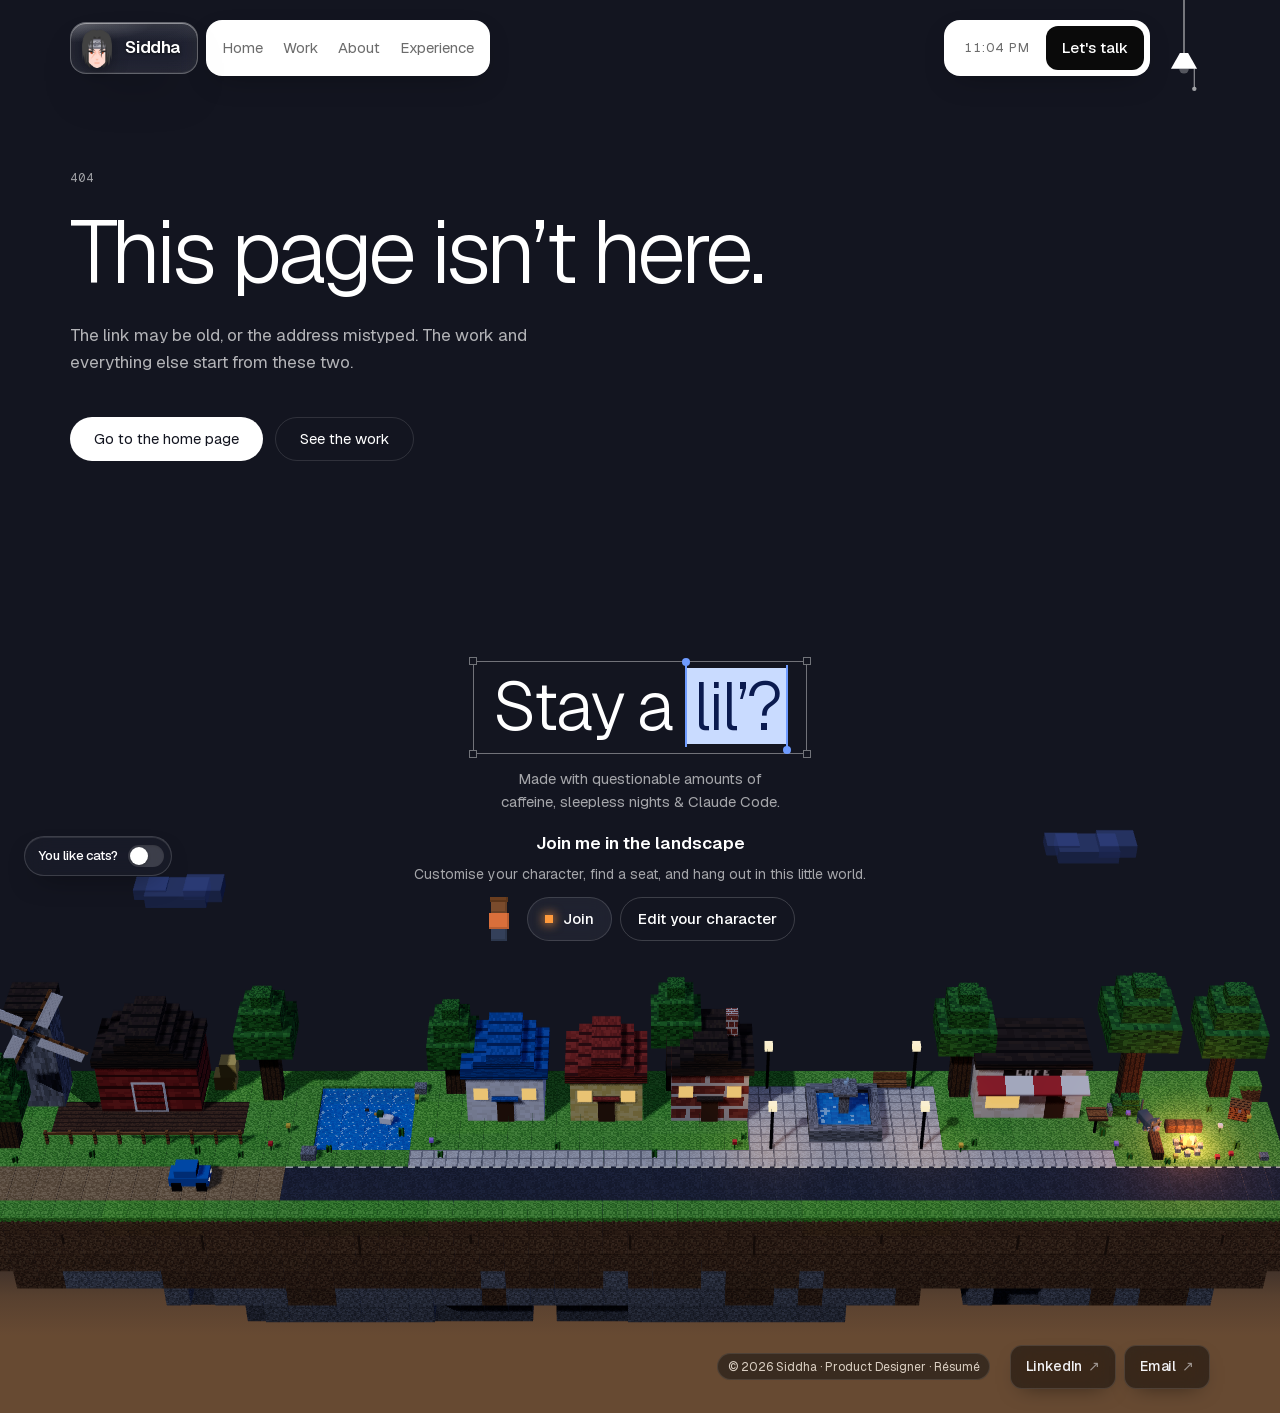
==== commit 31924064: "About: sketchbook page turn rebuilt Co-Authored-By: Claude Opus 5.5 <noreply@anthropic.com>" ====
--- a/404/index.html
+++ b/404/index.html
@@ -1 +1 @@
-<!DOCTYPE html><html lang="en" class="archivo_fb1db8c6-module__tHKahq__variable geist_2a3e8324-module__XMOeAq__variable geist_mono_34594f47-module__jOBELG__variable mynerve_1ff57a8e-module__vpjd0a__variable instrument_sans_b2634caf-module__Nth_Eq__variable h-full"><head><meta charSet="utf-8"/><meta name="viewport" content="width=device-width, initial-scale=1"/><link rel="preload" as="image" href="/shared/logo.webp"/><link rel="stylesheet" href="/_next/static/chunks/0f3o_s2tjfryr.css" data-precedence="next"/><link rel="stylesheet" href="/_next/static/chunks/2bz30oyhv6aa2.css" data-precedence="next"/><link rel="stylesheet" href="/_next/static/chunks/2mvlm8fr7gc4x.css" data-precedence="next"/><link rel="stylesheet" href="/_next/static/chunks/1bhk3cw4v2pjk.css" data-precedence="next"/><link rel="preload" as="script" fetchPriority="low" href="/_next/static/chunks/3yfl9fgvivx3-.js"/><script src="/_next/static/chunks/11jq0c2_zavac.js" async=""></script><script src="/_next/static/chunks/196x_tfexoucg.js" async=""></script><script src="/_next/static/chunks/2_4nww4pyj1_y.js" async=""></script><script src="/_next/static/chunks/turbopack-2fgxie2dhonx-.js" async=""></script><script src="/_next/static/chunks/34f3ti51wpdht.js" async=""></script><script src="/_next/static/chunks/2tcs7qtximdkt.js" async=""></script><script src="/_next/static/chunks/18969ahm8y3x7.js" async=""></script><script src="/_next/static/chunks/2jv3t4gyo-hdj.js" async=""></script><meta name="robots" content="noindex"/><meta name="next-size-adjust" content=""/><title>Page not found — Siddha</title><meta name="description" content="Product designer at Bajaj Finserv Health. Clinical and wellness products, AI in product, and the complex workflows underneath them."/><meta property="og:title" content="Siddha — Product Designer"/><meta property="og:description" content="Product designer at Bajaj Finserv Health. Clinical and wellness products, AI in product, and the complex workflows underneath them."/><meta property="og:type" content="website"/><meta name="twitter:card" content="summary"/><meta name="twitter:title" content="Siddha — Product Designer"/><meta name="twitter:description" content="Product designer at Bajaj Finserv Health. Clinical and wellness products, AI in product, and the complex workflows underneath them."/><link rel="icon" href="/icon.png?icon.27ct7h63vqytu.png" sizes="256x256" type="image/png"/><script>try{var s=(localStorage.getItem("siddha-theme")||"").split("|"),d=new Date(),h=d.getHours(),t=(s[0]==="dark"||s[0]==="light")&&+s[1]>d.getTime()?s[0]:(h>=18||h<6?"dark":"light");var e=document.documentElement;e.dataset.theme=t;e.style.colorScheme=t}catch(x){}</script><script src="/_next/static/chunks/0cz1d0mv5g_q7.js" noModule=""></script></head><body class="min-h-full flex flex-col bg-bg text-fg"><div hidden=""><!--$--><!--/$--></div><a href="#main" class="skip-link">Skip to content</a><div aria-hidden="true" class="CatEasterEgg-module__oI5_Va__stage"></div><button type="button" role="switch" aria-checked="false" class="CatEasterEgg-module__oI5_Va__toggle"><span>You like cats?</span><span aria-hidden="true" class="CatEasterEgg-module__oI5_Va__track"><span class="CatEasterEgg-module__oI5_Va__knob"></span></span></button><div class="site relative isolate flex flex-1 flex-col overflow-x-clip"><header class="pointer-events-none fixed inset-x-0 top-0 z-50 flex items-start justify-between gap-2 px-5 pt-4 sm:px-[clamp(1.5rem,5.5vw,5rem)] sm:pt-5"><div class="pointer-events-auto flex h-14 min-w-0 items-center gap-2"><a aria-label="Siddha, back to the start" data-tone="dark" class="glass-tone liquid-glass group relative flex h-[3.25rem] items-center gap-2 rounded-2xl pl-1.5 pr-3.5 text-[1.0625rem] font-semibold tracking-tight text-[color:var(--fg)] sm:pr-4" href="/"><span data-logo="true" class="logo-tilt relative size-10" style="--tx:0;--ty:0"><img alt="" width="40" height="40" decoding="async" data-nimg="1" class="size-10 drop-shadow-[0_4px_8px_rgba(0,0,0,0.35)]" style="color:transparent" src="/shared/logo.webp"/></span><span aria-hidden="true" class="relative">Siddha</span></a><nav aria-label="Primary" class="nav-day hidden items-center md:flex rounded-2xl bg-surface p-1.5 text-ink shadow-[0_10px_30px_-12px_rgba(0,0,0,0.35)] transition-colors duration-500"><ul class="flex items-center"><li><a class="flex min-h-11 items-center rounded-lg px-2.5 text-[0.9375rem] transition-colors duration-200 hover:bg-paper focus-visible:outline-ink! text-ink-2 hover:text-ink" href="/home/">Home</a></li><li><a class="flex min-h-11 items-center rounded-lg px-2.5 text-[0.9375rem] transition-colors duration-200 hover:bg-paper focus-visible:outline-ink! text-ink-2 hover:text-ink" href="/work/">Work</a></li><li><a class="flex min-h-11 items-center rounded-lg px-2.5 text-[0.9375rem] transition-colors duration-200 hover:bg-paper focus-visible:outline-ink! text-ink-2 hover:text-ink" href="/about/">About</a></li><li><a class="flex min-h-11 items-center rounded-lg px-2.5 text-[0.9375rem] transition-colors duration-200 hover:bg-paper focus-visible:outline-ink! text-ink-2 hover:text-ink" href="/home/#experience">Experience</a></li></ul></nav></div><div class="pointer-events-auto flex shrink-0 items-start gap-0.5 sm:gap-2"><div class="nav-day flex items-center gap-1 rounded-2xl bg-surface p-1.5 text-ink shadow-[0_10px_30px_-12px_rgba(0,0,0,0.35)] transition-colors duration-500 lg:pl-3"><span class="hidden lg:contents"><span class="ls-clock px-2" aria-hidden="true"></span></span><button type="button" aria-expanded="false" aria-controls="_R_lfivdb_" aria-label="Open menu" class="inline-flex size-11 items-center justify-center rounded-xl text-ink transition-colors duration-200 hover:bg-paper focus-visible:outline-ink! md:hidden"><svg xmlns="http://www.w3.org/2000/svg" width="20" height="20" viewBox="0 0 24 24" fill="none" stroke="currentColor" stroke-width="1.8" stroke-linecap="round" stroke-linejoin="round" class="lucide lucide-menu" aria-hidden="true"><path d="M4 5h16"></path><path d="M4 12h16"></path><path d="M4 19h16"></path></svg></button><a class="inline-flex min-h-11 shrink-0 items-center whitespace-nowrap rounded-xl bg-ink px-3.5 text-[0.9375rem] font-medium sm:px-4 lg:ml-1 text-on-ink transition-transform duration-200 hover:scale-[1.03] focus-visible:outline-ink! active:scale-[0.98]" href="/home/#contact">Let&#x27;s talk</a></div><span aria-hidden="true" class="block shrink-0 transition-[width,margin] duration-300 ease-out motion-reduce:transition-none -mr-2 w-[52px] sm:mr-0"></span></div></header><div class="absolute right-3 top-0 z-50 sm:right-[clamp(1.5rem,5.5vw,5rem)]"><button type="button" aria-pressed="true" aria-label="Lamp on: light theme. Turn it off for the dark theme" title="Turn the lamp off (dark theme)" class="lamp"><svg viewBox="0 -8 32 72" width="44" height="99" aria-hidden="true"><defs><radialGradient id="lamp-glow"><stop offset="0" stop-color="var(--lamp-light)" stop-opacity="0.9"></stop><stop offset="1" stop-color="var(--lamp-light)" stop-opacity="0"></stop></radialGradient></defs><circle class="lamp-glow" cx="16" cy="46" r="15" fill="url(#lamp-glow)"></circle><line x1="16" y1="-8" x2="16" y2="31" stroke="currentColor" stroke-width="1.1" stroke-linecap="round" opacity="0.55"></line><path d="M13 30.5h6l6.5 11.5h-19z" fill="currentColor" stroke-linejoin="round"></path><path class="lamp-bulb" d="M12.5 42a3.5 3.5 0 0 0 7 0z"></path><g class="lamp-rays" stroke="currentColor" stroke-width="1.2" stroke-linecap="round"><line x1="16" y1="48" x2="16" y2="51" pathLength="1"></line><line x1="11.4" y1="46.6" x2="9.6" y2="48.8" pathLength="1"></line><line x1="20.6" y1="46.6" x2="22.4" y2="48.8" pathLength="1"></line></g><g class="lamp-pull"><line x1="23.5" y1="42" x2="23.5" y2="55" stroke="currentColor" stroke-width="0.9" stroke-linecap="round" opacity="0.5"></line><circle cx="23.5" cy="56.6" r="1.6" fill="currentColor" opacity="0.6"></circle></g></svg></button></div><div aria-hidden="true" class="h-[4.25rem] sm:h-[4.75rem]"></div><main id="main" class="flex-1"><div class="wrap pb-10 pt-16 sm:pt-24"><p class="eyebrow">404</p><h1 class="big mt-6 max-w-[12em] text-[clamp(2.2rem,7vw,5.5rem)]">This page isn’t here.</h1><p class="mt-6 max-w-[30em] text-[1.0625rem] leading-relaxed text-fg-2">The link may be old, or the address mistyped. The work and everything else start from these two.</p><div class="mt-10 flex flex-wrap gap-3"><a class="inline-flex min-h-11 items-center rounded-full bg-fg px-6 text-[0.9375rem] text-bg transition-colors duration-400 hover:bg-amber" href="/home/">Go to the home page</a><a class="inline-flex min-h-11 items-center rounded-full border border-line px-6 text-[0.9375rem] text-fg transition-colors duration-400 hover:border-fg" href="/work/">See the work</a></div></div></main><footer class="mt-24"><section aria-labelledby="stay-h" class="CityFooter-module__8IPcBa__footer"><div class="CityFooter-module__8IPcBa__stage"><div class="CityFooter-module__8IPcBa__canvas" aria-hidden="true"></div><div class="CityFooter-module__8IPcBa__head"><h2 id="stay-h" class="LiveHeading-module__ZGTRTa__heading CityFooter-module__8IPcBa__title"><span class="sr-only">Stay a lil’?</span><span class="LiveHeading-module__ZGTRTa__frame"><span aria-hidden="true" class="LiveHeading-module__ZGTRTa__line" data-line="true" style="--l:0"><span class="LiveHeading-module__ZGTRTa__ch" data-ch="true">S</span><span class="LiveHeading-module__ZGTRTa__ch" data-ch="true">t</span><span class="LiveHeading-module__ZGTRTa__ch" data-ch="true">a</span><span class="LiveHeading-module__ZGTRTa__ch" data-ch="true">y</span><span class="LiveHeading-module__ZGTRTa__ch" data-ch="true"> </span><span class="LiveHeading-module__ZGTRTa__ch" data-ch="true">a</span><span class="LiveHeading-module__ZGTRTa__ch" data-ch="true"> </span><span class="hx-selected LiveHeading-module__ZGTRTa__sel"><span class="LiveHeading-module__ZGTRTa__ch" data-ch="true">l</span><span class="LiveHeading-module__ZGTRTa__ch" data-ch="true">i</span><span class="LiveHeading-module__ZGTRTa__ch" data-ch="true">l</span><span class="LiveHeading-module__ZGTRTa__ch" data-ch="true">’</span><span class="LiveHeading-module__ZGTRTa__ch" data-ch="true">?</span><i class="hx-sel-edge is-start"></i><i class="hx-sel-edge is-end"></i></span></span><span class="LiveHeading-module__ZGTRTa__handles"><i aria-hidden="true" data-x="-1" data-y="-1"></i><i aria-hidden="true" data-x="1" data-y="-1"></i><i aria-hidden="true" data-x="-1" data-y="1"></i><button type="button" data-x="1" data-y="1" aria-label="Resize the heading: hold an arrow key, let go to spring back" tabindex="0"></button></span></span></h2><p class="CityFooter-module__8IPcBa__line">Made with questionable amounts of caffeine, sleepless nights &amp; Claude Code.</p><div class="CityFooter-module__8IPcBa__panel" data-panel="true"><div class="CityFooter-module__8IPcBa__inviteWrap"><p class="CityFooter-module__8IPcBa__inviteTitle">Join me in the landscape</p><p class="CityFooter-module__8IPcBa__soft">Customise your character, find a seat, and hang out in this little world.</p><div class="CityFooter-module__8IPcBa__actions"><span aria-hidden="true" class="CityFooter-module__8IPcBa__preview" style="--skin:#e0ac7e;--hair:#2b1d14;--shirt:#d96f3b"><i class="CityFooter-module__8IPcBa__pHair"></i><i class="CityFooter-module__8IPcBa__pHead"></i><i class="CityFooter-module__8IPcBa__pBody"></i><i class="CityFooter-module__8IPcBa__pLegs"></i></span><button type="button" class="CityFooter-module__8IPcBa__invite CityFooter-module__8IPcBa__glass"><span aria-hidden="true" class="CityFooter-module__8IPcBa__spark"></span>Join</button><button type="button" class="CityFooter-module__8IPcBa__ghost">Edit your character</button></div></div></div></div><p class="sr-only" role="status"></p><div class="CityFooter-module__8IPcBa__bubble" role="status" aria-live="polite"></div></div><div class="CityFooter-module__8IPcBa__base"><p class="CityFooter-module__8IPcBa__small">© <!-- -->2026<!-- --> <!-- -->Siddha<!-- --> · <!-- -->Product Designer<!-- --> · <a href="/home/Sathyasiddha_Pattanaik_Product_Designer_Resume.pdf" class="tap ulink hover:text-amber transition-colors duration-300">Résumé</a></p><ul class="CityFooter-module__8IPcBa__links" aria-label="Find me elsewhere"><li><a class="CityFooter-module__8IPcBa__link" href="https://www.linkedin.com/in/sathyasiddha-pattanaik/" target="_blank" rel="noopener noreferrer" aria-label="LinkedIn (opens in a new tab)">LinkedIn<span aria-hidden="true" class="CityFooter-module__8IPcBa__arrow">↗</span></a></li><li><a class="CityFooter-module__8IPcBa__link" href="mailto:sathyasiddhaux@gmail.com" aria-label="Email Siddha at sathyasiddhaux@gmail.com">Email<span aria-hidden="true" class="CityFooter-module__8IPcBa__arrow">↗</span></a></li></ul></div></section></footer><div aria-hidden="true" class="gradual-blur gradual-blur-page " style="position:fixed;pointer-events:none;opacity:0;transition:opacity 0.4s ease-out;z-index:130;height:6rem;width:100%;bottom:0;left:0;right:0"><div class="gradual-blur-inner"><div style="position:absolute;inset:0;mask-image:linear-gradient(to bottom, transparent 0%, black 20%, black 40%, transparent 60%);-webkit-mask-image:linear-gradient(to bottom, transparent 0%, black 20%, black 40%, transparent 60%);backdrop-filter:blur(0.167rem);-webkit-backdrop-filter:blur(0.167rem);opacity:1"></div><div style="position:absolute;inset:0;mask-image:linear-gradient(to bottom, transparent 20%, black 40%, black 60%, transparent 80%);-webkit-mask-image:linear-gradient(to bottom, transparent 20%, black 40%, black 60%, transparent 80%);backdrop-filter:blur(0.332rem);-webkit-backdrop-filter:blur(0.332rem);opacity:1"></div><div style="position:absolute;inset:0;mask-image:linear-gradient(to bottom, transparent 40%, black 60%, black 80%, transparent 100%);-webkit-mask-image:linear-gradient(to bottom, transparent 40%, black 60%, black 80%, transparent 100%);backdrop-filter:blur(0.754rem);-webkit-backdrop-filter:blur(0.754rem);opacity:1"></div><div style="position:absolute;inset:0;mask-image:linear-gradient(to bottom, transparent 60%, black 80%, black 100%);-webkit-mask-image:linear-gradient(to bottom, transparent 60%, black 80%, black 100%);backdrop-filter:blur(1.499rem);-webkit-backdrop-filter:blur(1.499rem);opacity:1"></div><div style="position:absolute;inset:0;mask-image:linear-gradient(to bottom, transparent 80%, black 100%);-webkit-mask-image:linear-gradient(to bottom, transparent 80%, black 100%);backdrop-filter:blur(2.000rem);-webkit-backdrop-filter:blur(2.000rem);opacity:1"></div></div></div></div><!--$--><!--/$--><script src="/_next/static/chunks/3yfl9fgvivx3-.js" id="_R_" async=""></script><script>(self.__next_f=self.__next_f||[]).push([0])</script><script>self.__next_f.push([1,"1:\"$Sreact.fragment\"\n2:I[54421,[\"/_next/static/chunks/34f3ti51wpdht.js\"],\"SmoothScroll\"]\n3:I[56439,[\"/_next/static/chunks/34f3ti51wpdht.js\"],\"PageTransition\"]\n4:I[47813,[\"/_next/static/chunks/34f3ti51wpdht.js\"],\"CatEasterEgg\"]\n5:I[39756,[\"/_next/static/chunks/34f3ti51wpdht.js\"],\"default\"]\n6:I[37457,[\"/_next/static/chunks/34f3ti51wpdht.js\"],\"default\"]\n7:I[66727,[\"/_next/static/chunks/34f3ti51wpdht.js\",\"/_next/static/chunks/2tcs7qtximdkt.js\",\"/_next/static/chunks/18969ahm8y3x7.js\",\"/_next/static/chunks/2jv3t4gyo-hdj.js\"],\"Nav\"]\n8:I[66727,[\"/_next/static/chunks/34f3ti51wpdht.js\",\"/_next/static/chunks/2tcs7qtximdkt.js\",\"/_next/static/chunks/18969ahm8y3x7.js\",\"/_next/static/chunks/2jv3t4gyo-hdj.js\"],\"NavSpacer\"]\n9:I[22016,[\"/_next/static/chunks/34f3ti51wpdht.js\",\"/_next/static/chunks/2tcs7qtximdkt.js\",\"/_next/static/chunks/18969ahm8y3x7.js\",\"/_next/static/chunks/2jv3t4gyo-hdj.js\"],\"\"]\na:I[48616,[\"/_next/static/chunks/34f3ti51wpdht.js\",\"/_next/static/chunks/2tcs7qtximdkt.js\",\"/_next/static/chunks/18969ahm8y3x7.js\",\"/_next/static/chunks/2jv3t4gyo-hdj.js\"],\"CityFooter\"]\nb:I[85064,[\"/_next/static/chunks/34f3ti51wpdht.js\",\"/_next/static/chunks/2tcs7qtximdkt.js\",\"/_next/static/chunks/18969ahm8y3x7.js\",\"/_next/static/chunks/2jv3t4gyo-hdj.js\"],\"ScrollBlur\"]\n18:I[68027,[\"/_next/static/chunks/34f3ti51wpdht.js\"],\"default\",1]\n:HL[\"/_next/static/chunks/0f3o_s2tjfryr.css\",\"style\"]\n:HL[\"/_next/static/chunks/2bz30oyhv6aa2.css\",\"style\"]\n:HL[\"/_next/static/chunks/2mvlm8fr7gc4x.css\",\"style\"]\n:HL[\"/_next/static/chunks/1bhk3cw4v2pjk.css\",\"style\"]\n16:X\n"])</script><script>self.__next_f.push([1,"0:{\"P\":null,\"c\":[\"\",\"_not-found\",\"\"],\"q\":\"\",\"i\":false,\"f\":[[[\"\",{\"children\":[\"/_not-found\",{\"children\":[\"__PAGE__\",{},\"$undefined\",\"$undefined\",4608]},\"$undefined\",\"$undefined\",4608]},\"$undefined\",\"$undefined\",4624],[[\"$\",\"$1\",\"c\",{\"children\":[[[\"$\",\"link\",\"0\",{\"rel\":\"stylesheet\",\"href\":\"/_next/static/chunks/0f3o_s2tjfryr.css\",\"precedence\":\"next\",\"crossOrigin\":\"$undefined\",\"nonce\":\"$undefined\"}],[\"$\",\"link\",\"1\",{\"rel\":\"stylesheet\",\"href\":\"/_next/static/chunks/2bz30oyhv6aa2.css\",\"precedence\":\"next\",\"crossOrigin\":\"$undefined\",\"nonce\":\"$undefined\"}],[\"$\",\"script\",\"script-0\",{\"src\":\"/_next/static/chunks/34f3ti51wpdht.js\",\"async\":true,\"nonce\":\"$undefined\"}]],[\"$\",\"html\",null,{\"lang\":\"en\",\"className\":\"archivo_fb1db8c6-module__tHKahq__variable geist_2a3e8324-module__XMOeAq__variable geist_mono_34594f47-module__jOBELG__variable mynerve_1ff57a8e-module__vpjd0a__variable instrument_sans_b2634caf-module__Nth_Eq__variable h-full\",\"suppressHydrationWarning\":true,\"children\":[[\"$\",\"head\",null,{\"children\":[\"$\",\"script\",null,{\"dangerouslySetInnerHTML\":{\"__html\":\"try{var s=(localStorage.getItem(\\\"siddha-theme\\\")||\\\"\\\").split(\\\"|\\\"),d=new Date(),h=d.getHours(),t=(s[0]===\\\"dark\\\"||s[0]===\\\"light\\\")\u0026\u0026+s[1]\u003ed.getTime()?s[0]:(h\u003e=18||h\u003c6?\\\"dark\\\":\\\"light\\\");var e=document.documentElement;e.dataset.theme=t;e.style.colorScheme=t}catch(x){}\"}}]}],[\"$\",\"body\",null,{\"className\":\"min-h-full flex flex-col bg-bg text-fg\",\"children\":[[\"$\",\"a\",null,{\"href\":\"#main\",\"className\":\"skip-link\",\"children\":\"Skip to content\"}],[\"$\",\"$L2\",null,{}],[\"$\",\"$L3\",null,{}],[\"$\",\"$L4\",null,{}],[\"$\",\"$L5\",null,{\"parallelRouterKey\":\"children\",\"error\":\"$undefined\",\"errorStyles\":\"$undefined\",\"errorScripts\":\"$undefined\",\"template\":[\"$\",\"$L6\",null,{}],\"templateStyles\":\"$undefined\",\"templateScripts\":\"$undefined\",\"notFound\":[[\"$\",\"div\",null,{\"className\":\"site relative isolate flex flex-1 flex-col overflow-x-clip\",\"children\":[[\"$\",\"$L7\",null,{}],[\"$\",\"$L8\",null,{}],[\"$\",\"main\",null,{\"id\":\"main\",\"className\":\"flex-1\",\"children\":[\"$\",\"div\",null,{\"className\":\"wrap pb-10 pt-16 sm:pt-24\",\"children\":[[\"$\",\"p\",null,{\"className\":\"eyebrow\",\"children\":\"404\"}],[\"$\",\"h1\",null,{\"className\":\"big mt-6 max-w-[12em] text-[clamp(2.2rem,7vw,5.5rem)]\",\"children\":\"This page isn’t here.\"}],[\"$\",\"p\",null,{\"className\":\"mt-6 max-w-[30em] text-[1.0625rem] leading-relaxed text-fg-2\",\"children\":\"The link may be old, or the address mistyped. The work and everything else start from these two.\"}],[\"$\",\"div\",null,{\"className\":\"mt-10 flex flex-wrap gap-3\",\"children\":[[\"$\",\"$L9\",null,{\"href\":\"/home\",\"className\":\"inline-flex min-h-11 items-center rounded-full bg-fg px-6 text-[0.9375rem] text-bg transition-colors duration-400 hover:bg-amber\",\"children\":\"Go to the home page\"}],[\"$\",\"$L9\",null,{\"href\":\"/work\",\"className\":\"inline-flex min-h-11 items-center rounded-full border border-line px-6 text-[0.9375rem] text-fg transition-colors duration-400 hover:border-fg\",\"children\":\"See the work\"}]]}]]}]}],[\"$\",\"footer\",null,{\"className\":\"mt-24\",\"children\":[\"$\",\"$La\",null,{\"extra\":[\" · \",[\"$\",\"a\",null,{\"href\":\"/home/Sathyasiddha_Pattanaik_Product_Designer_Resume.pdf\",\"className\":\"tap ulink hover:text-amber transition-colors duration-300\",\"children\":\"Résumé\"}]]}]}],[\"$\",\"$Lb\",null,{}]]}],[[\"$\",\"link\",\"0\",{\"rel\":\"stylesheet\",\"href\":\"/_next/static/chunks/2mvlm8fr7gc4x.css\",\"precedence\":\"next\",\"crossOrigin\":\"$undefined\",\"nonce\":\"$undefined\"}],[\"$\",\"link\",\"1\",{\"rel\":\"stylesheet\",\"href\":\"/_next/static/chunks/1bhk3cw4v2pjk.css\",\"precedence\":\"next\",\"crossOrigin\":\"$undefined\",\"nonce\":\"$undefined\"}]]],\"forbidden\":\"$undefined\",\"unauthorized\":\"$undefined\"}]]}]]}]]}],{\"children\":[[\"$\",\"$1\",\"c\",{\"children\":[null,[\"$\",\"$L5\",null,{\"parallelRouterKey\":\"children\",\"error\":\"$undefined\",\"errorStyles\":\"$undefined\",\"errorScripts\":\"$undefined\",\"template\":[\"$\",\"$L6\",null,{}],\"templateStyles\":\"$undefined\",\"templateScripts\":\"$undefined\",\"notFound\":\"$undefined\",\"forbidden\":\"$undefined\",\"unauthorized\":\"$undefined\"}]]}],{\"children\":[[\"$\",\"$1\",\"c\",{\"children\":[[\"$\",\"div\",null,{\"className\":\"site relative isolate flex flex-1 flex-col overflow-x-clip\",\"children\":[[\"$\",\"$L7\",null,{}],[\"$\",\"$L8\",null,{}],[\"$\",\"main\",null,{\"id\":\"main\",\"className\":\"flex-1\",\"children\":[\"$\",\"div\",null,{\"className\":\"wrap pb-10 pt-16 sm:pt-24\",\"children\":[[\"$\",\"p\",null,{\"className\":\"eyebrow\",\"children\":\"404\"}],[\"$\",\"h1\",null,{\"className\":\"big mt-6 max-w-[12em] text-[clamp(2.2rem,7vw,5.5rem)]\",\"children\":\"This page isn’t here.\"}],[\"$\",\"p\",null,{\"className\":\"mt-6 max-w-[30em] text-[1.0625rem] leading-relaxed text-fg-2\",\"children\":\"The link may be old, or the address mistyped. The work and everything else start from these two.\"}],[\"$\",\"div\",null,{\"className\":\"mt-10 flex flex-wrap gap-3\",\"children\":[\"$Lc\",\"$Ld\"]}]]}]}],\"$Le\",\"$Lf\"]}],[\"$L10\",\"$L11\",\"$L12\",\"$L13\",\"$L14\"],\"$L15\"]}],{},null,false,null]},null,false,\"$16\"]},null,false,null],\"$L17\",false]],\"m\":\"$undefined\",\"G\":[\"$18\",[\"$L19\",\"$L1a\"]],\"S\":true,\"h\":null,\"r\":\"$undefined\",\"s\":\"$undefined\",\"a\":\"$undefined\",\"l\":\"$undefined\",\"p\":\"$undefined\",\"d\":\"$undefined\",\"b\":\"SOWT7pt3GsZ_1IuanX0YH\"}\n"])</script><script>self.__next_f.push([1,"1b:I[97367,[\"/_next/static/chunks/34f3ti51wpdht.js\"],\"OutletBoundary\"]\n1c:\"$Sreact.suspense\"\n1e:I[97367,[\"/_next/static/chunks/34f3ti51wpdht.js\"],\"ViewportBoundary\"]\n20:I[97367,[\"/_next/static/chunks/34f3ti51wpdht.js\"],\"MetadataBoundary\"]\nc:[\"$\",\"$L9\",null,{\"href\":\"/home\",\"className\":\"inline-flex min-h-11 items-center rounded-full bg-fg px-6 text-[0.9375rem] text-bg transition-colors duration-400 hover:bg-amber\",\"children\":\"Go to the home page\"}]\nd:[\"$\",\"$L9\",null,{\"href\":\"/work\",\"className\":\"inline-flex min-h-11 items-center rounded-full border border-line px-6 text-[0.9375rem] text-fg transition-colors duration-400 hover:border-fg\",\"children\":\"See the work\"}]\ne:[\"$\",\"footer\",null,{\"className\":\"mt-24\",\"children\":[\"$\",\"$La\",null,{\"extra\":[\" · \",[\"$\",\"a\",null,{\"href\":\"/home/Sathyasiddha_Pattanaik_Product_Designer_Resume.pdf\",\"className\":\"tap ulink hover:text-amber transition-colors duration-300\",\"children\":\"Résumé\"}]]}]}]\nf:[\"$\",\"$Lb\",null,{}]\n10:[\"$\",\"link\",\"0\",{\"rel\":\"stylesheet\",\"href\":\"/_next/static/chunks/2mvlm8fr7gc4x.css\",\"precedence\":\"next\",\"crossOrigin\":\"$undefined\",\"nonce\":\"$undefined\"}]\n11:[\"$\",\"link\",\"1\",{\"rel\":\"stylesheet\",\"href\":\"/_next/static/chunks/1bhk3cw4v2pjk.css\",\"precedence\":\"next\",\"crossOrigin\":\"$undefined\",\"nonce\":\"$undefined\"}]\n12:[\"$\",\"script\",\"script-0\",{\"src\":\"/_next/static/chunks/2tcs7qtximdkt.js\",\"async\":true,\"nonce\":\"$undefined\"}]\n13:[\"$\",\"script\",\"script-1\",{\"src\":\"/_next/static/chunks/18969ahm8y3x7.js\",\"async\":true,\"nonce\":\"$undefined\"}]\n14:[\"$\",\"script\",\"script-2\",{\"src\":\"/_next/static/chunks/2jv3t4gyo-hdj.js\",\"async\":true,\"nonce\":\"$undefined\"}]\n15:[\"$\",\"$L1b\",null,{\"children\":[\"$\",\"$1c\",null,{\"name\":\"Next.MetadataOutlet\",\"children\":\"$@1d\"}]}]\n17:[\"$\",\"$1\",\"h\",{\"children\":[[\"$\",\"meta\",null,{\"name\":\"robots\",\"content\":\"noindex\"}],[\"$\",\"$L1e\",null,{\"children\":\"$L1f\"}],[\"$\",\"div\",null,{\"hidden\":true,\"children\":[\"$\",\"$L20\",null,{\"children\":[\"$\",\"$1c\",null,{\"name\":\"Next.Metadata\",\"children\":\"$L21\"}]}]}],[\"$\",\"meta\",null,{\"name\":\"next-size-adjust\",\"content\":\"\"}]]}]\n19:[\"$\",\"link\",\"0\",{\"rel\":\"stylesheet\",\"href\":\"/_next/static/chunks/0f3o_s2tjfryr.css\",\"precedence\":\"next\",\"crossOrigin\":\"$undefined\",\"nonce\":\"$undefined\"}]\n1a:[\"$\",\"link\",\"1\",{\"rel\":\"stylesheet\",\"href\":\"/_next/static/chunks/2bz30oyhv6aa2.css\",\"precedence\":\"next\",\"crossOrigin\":\"$undefined\",\"nonce\":\"$undefined\"}]\n"])</script><script>self.__next_f.push([1,"16:C\n1f:[[\"$\",\"meta\",\"0\",{\"charSet\":\"utf-8\"}],[\"$\",\"meta\",\"1\",{\"name\":\"viewport\",\"content\":\"width=device-width, initial-scale=1\"}]]\n"])</script><script>self.__next_f.push([1,"22:I[27201,[\"/_next/static/chunks/34f3ti51wpdht.js\"],\"IconMark\"]\n1d:null\n21:[[\"$\",\"title\",\"0\",{\"children\":\"Page not found — Siddha\"}],[\"$\",\"meta\",\"1\",{\"name\":\"description\",\"content\":\"Product designer at Bajaj Finserv Health. Clinical and wellness products, AI in product, and the complex workflows underneath them.\"}],[\"$\",\"meta\",\"2\",{\"property\":\"og:title\",\"content\":\"Siddha — Product Designer\"}],[\"$\",\"meta\",\"3\",{\"property\":\"og:description\",\"content\":\"Product designer at Bajaj Finserv Health. Clinical and wellness products, AI in product, and the complex workflows underneath them.\"}],[\"$\",\"meta\",\"4\",{\"property\":\"og:type\",\"content\":\"website\"}],[\"$\",\"meta\",\"5\",{\"name\":\"twitter:card\",\"content\":\"summary\"}],[\"$\",\"meta\",\"6\",{\"name\":\"twitter:title\",\"content\":\"Siddha — Product Designer\"}],[\"$\",\"meta\",\"7\",{\"name\":\"twitter:description\",\"content\":\"Product designer at Bajaj Finserv Health. Clinical and wellness products, AI in product, and the complex workflows underneath them.\"}],[\"$\",\"link\",\"8\",{\"rel\":\"icon\",\"href\":\"/icon.png?icon.27ct7h63vqytu.png\",\"sizes\":\"256x256\",\"type\":\"image/png\"}],[\"$\",\"$L22\",\"9\",{}]]\n"])</script></body></html>+<!DOCTYPE html><html lang="en" class="archivo_fb1db8c6-module__tHKahq__variable geist_2a3e8324-module__XMOeAq__variable geist_mono_34594f47-module__jOBELG__variable mynerve_1ff57a8e-module__vpjd0a__variable instrument_sans_b2634caf-module__Nth_Eq__variable h-full"><head><meta charSet="utf-8"/><meta name="viewport" content="width=device-width, initial-scale=1"/><link rel="preload" as="image" href="/shared/logo.webp"/><link rel="stylesheet" href="/_next/static/chunks/0f3o_s2tjfryr.css" data-precedence="next"/><link rel="stylesheet" href="/_next/static/chunks/2bz30oyhv6aa2.css" data-precedence="next"/><link rel="stylesheet" href="/_next/static/chunks/32-ahp5nlibrk.css" data-precedence="next"/><link rel="stylesheet" href="/_next/static/chunks/1bhk3cw4v2pjk.css" data-precedence="next"/><link rel="preload" as="script" fetchPriority="low" href="/_next/static/chunks/3yfl9fgvivx3-.js"/><script src="/_next/static/chunks/11jq0c2_zavac.js" async=""></script><script src="/_next/static/chunks/196x_tfexoucg.js" async=""></script><script src="/_next/static/chunks/2_4nww4pyj1_y.js" async=""></script><script src="/_next/static/chunks/turbopack-2fgxie2dhonx-.js" async=""></script><script src="/_next/static/chunks/34f3ti51wpdht.js" async=""></script><script src="/_next/static/chunks/2tcs7qtximdkt.js" async=""></script><script src="/_next/static/chunks/18969ahm8y3x7.js" async=""></script><script src="/_next/static/chunks/2jv3t4gyo-hdj.js" async=""></script><meta name="robots" content="noindex"/><meta name="next-size-adjust" content=""/><title>Page not found — Siddha</title><meta name="description" content="Product designer at Bajaj Finserv Health. Clinical and wellness products, AI in product, and the complex workflows underneath them."/><meta property="og:title" content="Siddha — Product Designer"/><meta property="og:description" content="Product designer at Bajaj Finserv Health. Clinical and wellness products, AI in product, and the complex workflows underneath them."/><meta property="og:type" content="website"/><meta name="twitter:card" content="summary"/><meta name="twitter:title" content="Siddha — Product Designer"/><meta name="twitter:description" content="Product designer at Bajaj Finserv Health. Clinical and wellness products, AI in product, and the complex workflows underneath them."/><link rel="icon" href="/icon.png?icon.27ct7h63vqytu.png" sizes="256x256" type="image/png"/><script>try{var s=(localStorage.getItem("siddha-theme")||"").split("|"),d=new Date(),h=d.getHours(),t=(s[0]==="dark"||s[0]==="light")&&+s[1]>d.getTime()?s[0]:(h>=18||h<6?"dark":"light");var e=document.documentElement;e.dataset.theme=t;e.style.colorScheme=t}catch(x){}</script><script src="/_next/static/chunks/0cz1d0mv5g_q7.js" noModule=""></script></head><body class="min-h-full flex flex-col bg-bg text-fg"><div hidden=""><!--$--><!--/$--></div><a href="#main" class="skip-link">Skip to content</a><div aria-hidden="true" class="CatEasterEgg-module__oI5_Va__stage"></div><button type="button" role="switch" aria-checked="false" class="CatEasterEgg-module__oI5_Va__toggle"><span>You like cats?</span><span aria-hidden="true" class="CatEasterEgg-module__oI5_Va__track"><span class="CatEasterEgg-module__oI5_Va__knob"></span></span></button><div class="site relative isolate flex flex-1 flex-col overflow-x-clip"><header class="pointer-events-none fixed inset-x-0 top-0 z-50 flex items-start justify-between gap-2 px-5 pt-4 sm:px-[clamp(1.5rem,5.5vw,5rem)] sm:pt-5"><div class="pointer-events-auto flex h-14 min-w-0 items-center gap-2"><a aria-label="Siddha, back to the start" data-tone="dark" class="glass-tone liquid-glass group relative flex h-[3.25rem] items-center gap-2 rounded-2xl pl-1.5 pr-3.5 text-[1.0625rem] font-semibold tracking-tight text-[color:var(--fg)] sm:pr-4" href="/"><span data-logo="true" class="logo-tilt relative size-10" style="--tx:0;--ty:0"><img alt="" width="40" height="40" decoding="async" data-nimg="1" class="size-10 drop-shadow-[0_4px_8px_rgba(0,0,0,0.35)]" style="color:transparent" src="/shared/logo.webp"/></span><span aria-hidden="true" class="relative">Siddha</span></a><nav aria-label="Primary" class="nav-day hidden items-center md:flex rounded-2xl bg-surface p-1.5 text-ink shadow-[0_10px_30px_-12px_rgba(0,0,0,0.35)] transition-colors duration-500"><ul class="flex items-center"><li><a class="flex min-h-11 items-center rounded-lg px-2.5 text-[0.9375rem] transition-colors duration-200 hover:bg-paper focus-visible:outline-ink! text-ink-2 hover:text-ink" href="/home/">Home</a></li><li><a class="flex min-h-11 items-center rounded-lg px-2.5 text-[0.9375rem] transition-colors duration-200 hover:bg-paper focus-visible:outline-ink! text-ink-2 hover:text-ink" href="/work/">Work</a></li><li><a class="flex min-h-11 items-center rounded-lg px-2.5 text-[0.9375rem] transition-colors duration-200 hover:bg-paper focus-visible:outline-ink! text-ink-2 hover:text-ink" href="/about/">About</a></li><li><a class="flex min-h-11 items-center rounded-lg px-2.5 text-[0.9375rem] transition-colors duration-200 hover:bg-paper focus-visible:outline-ink! text-ink-2 hover:text-ink" href="/home/#experience">Experience</a></li></ul></nav></div><div class="pointer-events-auto flex shrink-0 items-start gap-0.5 sm:gap-2"><div class="nav-day flex items-center gap-1 rounded-2xl bg-surface p-1.5 text-ink shadow-[0_10px_30px_-12px_rgba(0,0,0,0.35)] transition-colors duration-500 lg:pl-3"><span class="hidden lg:contents"><span class="ls-clock px-2" aria-hidden="true"></span></span><button type="button" aria-expanded="false" aria-controls="_R_lfivdb_" aria-label="Open menu" class="inline-flex size-11 items-center justify-center rounded-xl text-ink transition-colors duration-200 hover:bg-paper focus-visible:outline-ink! md:hidden"><svg xmlns="http://www.w3.org/2000/svg" width="20" height="20" viewBox="0 0 24 24" fill="none" stroke="currentColor" stroke-width="1.8" stroke-linecap="round" stroke-linejoin="round" class="lucide lucide-menu" aria-hidden="true"><path d="M4 5h16"></path><path d="M4 12h16"></path><path d="M4 19h16"></path></svg></button><a class="inline-flex min-h-11 shrink-0 items-center whitespace-nowrap rounded-xl bg-ink px-3.5 text-[0.9375rem] font-medium sm:px-4 lg:ml-1 text-on-ink transition-transform duration-200 hover:scale-[1.03] focus-visible:outline-ink! active:scale-[0.98]" href="/home/#contact">Let&#x27;s talk</a></div><span aria-hidden="true" class="block shrink-0 transition-[width,margin] duration-300 ease-out motion-reduce:transition-none -mr-2 w-[52px] sm:mr-0"></span></div></header><div class="absolute right-3 top-0 z-50 sm:right-[clamp(1.5rem,5.5vw,5rem)]"><button type="button" aria-pressed="true" aria-label="Lamp on: light theme. Turn it off for the dark theme" title="Turn the lamp off (dark theme)" class="lamp"><svg viewBox="0 -8 32 72" width="44" height="99" aria-hidden="true"><defs><radialGradient id="lamp-glow"><stop offset="0" stop-color="var(--lamp-light)" stop-opacity="0.9"></stop><stop offset="1" stop-color="var(--lamp-light)" stop-opacity="0"></stop></radialGradient></defs><circle class="lamp-glow" cx="16" cy="46" r="15" fill="url(#lamp-glow)"></circle><line x1="16" y1="-8" x2="16" y2="31" stroke="currentColor" stroke-width="1.1" stroke-linecap="round" opacity="0.55"></line><path d="M13 30.5h6l6.5 11.5h-19z" fill="currentColor" stroke-linejoin="round"></path><path class="lamp-bulb" d="M12.5 42a3.5 3.5 0 0 0 7 0z"></path><g class="lamp-rays" stroke="currentColor" stroke-width="1.2" stroke-linecap="round"><line x1="16" y1="48" x2="16" y2="51" pathLength="1"></line><line x1="11.4" y1="46.6" x2="9.6" y2="48.8" pathLength="1"></line><line x1="20.6" y1="46.6" x2="22.4" y2="48.8" pathLength="1"></line></g><g class="lamp-pull"><line x1="23.5" y1="42" x2="23.5" y2="55" stroke="currentColor" stroke-width="0.9" stroke-linecap="round" opacity="0.5"></line><circle cx="23.5" cy="56.6" r="1.6" fill="currentColor" opacity="0.6"></circle></g></svg></button></div><div aria-hidden="true" class="h-[4.25rem] sm:h-[4.75rem]"></div><main id="main" class="flex-1"><div class="wrap pb-10 pt-16 sm:pt-24"><p class="eyebrow">404</p><h1 class="big mt-6 max-w-[12em] text-[clamp(2.2rem,7vw,5.5rem)]">This page isn’t here.</h1><p class="mt-6 max-w-[30em] text-[1.0625rem] leading-relaxed text-fg-2">The link may be old, or the address mistyped. The work and everything else start from these two.</p><div class="mt-10 flex flex-wrap gap-3"><a class="inline-flex min-h-11 items-center rounded-full bg-fg px-6 text-[0.9375rem] text-bg transition-colors duration-400 hover:bg-amber" href="/home/">Go to the home page</a><a class="inline-flex min-h-11 items-center rounded-full border border-line px-6 text-[0.9375rem] text-fg transition-colors duration-400 hover:border-fg" href="/work/">See the work</a></div></div></main><footer class="mt-24"><section aria-labelledby="stay-h" class="CityFooter-module__8IPcBa__footer"><div class="CityFooter-module__8IPcBa__stage"><div class="CityFooter-module__8IPcBa__canvas" aria-hidden="true"></div><div class="CityFooter-module__8IPcBa__head"><h2 id="stay-h" class="LiveHeading-module__ZGTRTa__heading CityFooter-module__8IPcBa__title"><span class="sr-only">Stay a lil’?</span><span class="LiveHeading-module__ZGTRTa__frame"><span aria-hidden="true" class="LiveHeading-module__ZGTRTa__line" data-line="true" style="--l:0"><span class="LiveHeading-module__ZGTRTa__ch" data-ch="true">S</span><span class="LiveHeading-module__ZGTRTa__ch" data-ch="true">t</span><span class="LiveHeading-module__ZGTRTa__ch" data-ch="true">a</span><span class="LiveHeading-module__ZGTRTa__ch" data-ch="true">y</span><span class="LiveHeading-module__ZGTRTa__ch" data-ch="true"> </span><span class="LiveHeading-module__ZGTRTa__ch" data-ch="true">a</span><span class="LiveHeading-module__ZGTRTa__ch" data-ch="true"> </span><span class="hx-selected LiveHeading-module__ZGTRTa__sel"><span class="LiveHeading-module__ZGTRTa__ch" data-ch="true">l</span><span class="LiveHeading-module__ZGTRTa__ch" data-ch="true">i</span><span class="LiveHeading-module__ZGTRTa__ch" data-ch="true">l</span><span class="LiveHeading-module__ZGTRTa__ch" data-ch="true">’</span><span class="LiveHeading-module__ZGTRTa__ch" data-ch="true">?</span><i class="hx-sel-edge is-start"></i><i class="hx-sel-edge is-end"></i></span></span><span class="LiveHeading-module__ZGTRTa__handles"><i aria-hidden="true" data-x="-1" data-y="-1"></i><i aria-hidden="true" data-x="1" data-y="-1"></i><i aria-hidden="true" data-x="-1" data-y="1"></i><button type="button" data-x="1" data-y="1" aria-label="Resize the heading: hold an arrow key, let go to spring back" tabindex="0"></button></span></span></h2><p class="CityFooter-module__8IPcBa__line">Made with questionable amounts of caffeine, sleepless nights &amp; Claude Code.</p><div class="CityFooter-module__8IPcBa__panel" data-panel="true"><div class="CityFooter-module__8IPcBa__inviteWrap"><p class="CityFooter-module__8IPcBa__inviteTitle">Join me in the landscape</p><p class="CityFooter-module__8IPcBa__soft">Customise your character, find a seat, and hang out in this little world.</p><div class="CityFooter-module__8IPcBa__actions"><span aria-hidden="true" class="CityFooter-module__8IPcBa__preview" style="--skin:#e0ac7e;--hair:#2b1d14;--shirt:#d96f3b"><i class="CityFooter-module__8IPcBa__pHair"></i><i class="CityFooter-module__8IPcBa__pHead"></i><i class="CityFooter-module__8IPcBa__pBody"></i><i class="CityFooter-module__8IPcBa__pLegs"></i></span><button type="button" class="CityFooter-module__8IPcBa__invite CityFooter-module__8IPcBa__glass"><span aria-hidden="true" class="CityFooter-module__8IPcBa__spark"></span>Join</button><button type="button" class="CityFooter-module__8IPcBa__ghost">Edit your character</button></div></div></div></div><p class="sr-only" role="status"></p><div class="CityFooter-module__8IPcBa__bubble" role="status" aria-live="polite"></div></div><div class="CityFooter-module__8IPcBa__base"><p class="CityFooter-module__8IPcBa__small">© <!-- -->2026<!-- --> <!-- -->Siddha<!-- --> · <!-- -->Product Designer<!-- --> · <a href="/home/Sathyasiddha_Pattanaik_Product_Designer_Resume.pdf" class="tap ulink hover:text-amber transition-colors duration-300">Résumé</a></p><ul class="CityFooter-module__8IPcBa__links" aria-label="Find me elsewhere"><li><a class="CityFooter-module__8IPcBa__link" href="https://www.linkedin.com/in/sathyasiddha-pattanaik/" target="_blank" rel="noopener noreferrer" aria-label="LinkedIn (opens in a new tab)">LinkedIn<span aria-hidden="true" class="CityFooter-module__8IPcBa__arrow">↗</span></a></li><li><a class="CityFooter-module__8IPcBa__link" href="mailto:sathyasiddhaux@gmail.com" aria-label="Email Siddha at sathyasiddhaux@gmail.com">Email<span aria-hidden="true" class="CityFooter-module__8IPcBa__arrow">↗</span></a></li></ul></div></section></footer><div aria-hidden="true" class="gradual-blur gradual-blur-page " style="position:fixed;pointer-events:none;opacity:0;transition:opacity 0.4s ease-out;z-index:130;height:6rem;width:100%;bottom:0;left:0;right:0"><div class="gradual-blur-inner"><div style="position:absolute;inset:0;mask-image:linear-gradient(to bottom, transparent 0%, black 20%, black 40%, transparent 60%);-webkit-mask-image:linear-gradient(to bottom, transparent 0%, black 20%, black 40%, transparent 60%);backdrop-filter:blur(0.167rem);-webkit-backdrop-filter:blur(0.167rem);opacity:1"></div><div style="position:absolute;inset:0;mask-image:linear-gradient(to bottom, transparent 20%, black 40%, black 60%, transparent 80%);-webkit-mask-image:linear-gradient(to bottom, transparent 20%, black 40%, black 60%, transparent 80%);backdrop-filter:blur(0.332rem);-webkit-backdrop-filter:blur(0.332rem);opacity:1"></div><div style="position:absolute;inset:0;mask-image:linear-gradient(to bottom, transparent 40%, black 60%, black 80%, transparent 100%);-webkit-mask-image:linear-gradient(to bottom, transparent 40%, black 60%, black 80%, transparent 100%);backdrop-filter:blur(0.754rem);-webkit-backdrop-filter:blur(0.754rem);opacity:1"></div><div style="position:absolute;inset:0;mask-image:linear-gradient(to bottom, transparent 60%, black 80%, black 100%);-webkit-mask-image:linear-gradient(to bottom, transparent 60%, black 80%, black 100%);backdrop-filter:blur(1.499rem);-webkit-backdrop-filter:blur(1.499rem);opacity:1"></div><div style="position:absolute;inset:0;mask-image:linear-gradient(to bottom, transparent 80%, black 100%);-webkit-mask-image:linear-gradient(to bottom, transparent 80%, black 100%);backdrop-filter:blur(2.000rem);-webkit-backdrop-filter:blur(2.000rem);opacity:1"></div></div></div></div><!--$--><!--/$--><script src="/_next/static/chunks/3yfl9fgvivx3-.js" id="_R_" async=""></script><script>(self.__next_f=self.__next_f||[]).push([0])</script><script>self.__next_f.push([1,"1:\"$Sreact.fragment\"\n2:I[54421,[\"/_next/static/chunks/34f3ti51wpdht.js\"],\"SmoothScroll\"]\n3:I[56439,[\"/_next/static/chunks/34f3ti51wpdht.js\"],\"PageTransition\"]\n4:I[47813,[\"/_next/static/chunks/34f3ti51wpdht.js\"],\"CatEasterEgg\"]\n5:I[39756,[\"/_next/static/chunks/34f3ti51wpdht.js\"],\"default\"]\n6:I[37457,[\"/_next/static/chunks/34f3ti51wpdht.js\"],\"default\"]\n7:I[66727,[\"/_next/static/chunks/34f3ti51wpdht.js\",\"/_next/static/chunks/2tcs7qtximdkt.js\",\"/_next/static/chunks/18969ahm8y3x7.js\",\"/_next/static/chunks/2jv3t4gyo-hdj.js\"],\"Nav\"]\n8:I[66727,[\"/_next/static/chunks/34f3ti51wpdht.js\",\"/_next/static/chunks/2tcs7qtximdkt.js\",\"/_next/static/chunks/18969ahm8y3x7.js\",\"/_next/static/chunks/2jv3t4gyo-hdj.js\"],\"NavSpacer\"]\n9:I[22016,[\"/_next/static/chunks/34f3ti51wpdht.js\",\"/_next/static/chunks/2tcs7qtximdkt.js\",\"/_next/static/chunks/18969ahm8y3x7.js\",\"/_next/static/chunks/2jv3t4gyo-hdj.js\"],\"\"]\na:I[48616,[\"/_next/static/chunks/34f3ti51wpdht.js\",\"/_next/static/chunks/2tcs7qtximdkt.js\",\"/_next/static/chunks/18969ahm8y3x7.js\",\"/_next/static/chunks/2jv3t4gyo-hdj.js\"],\"CityFooter\"]\nb:I[85064,[\"/_next/static/chunks/34f3ti51wpdht.js\",\"/_next/static/chunks/2tcs7qtximdkt.js\",\"/_next/static/chunks/18969ahm8y3x7.js\",\"/_next/static/chunks/2jv3t4gyo-hdj.js\"],\"ScrollBlur\"]\n18:I[68027,[\"/_next/static/chunks/34f3ti51wpdht.js\"],\"default\",1]\n:HL[\"/_next/static/chunks/0f3o_s2tjfryr.css\",\"style\"]\n:HL[\"/_next/static/chunks/2bz30oyhv6aa2.css\",\"style\"]\n:HL[\"/_next/static/chunks/32-ahp5nlibrk.css\",\"style\"]\n:HL[\"/_next/static/chunks/1bhk3cw4v2pjk.css\",\"style\"]\n16:X\n"])</script><script>self.__next_f.push([1,"0:{\"P\":null,\"c\":[\"\",\"_not-found\",\"\"],\"q\":\"\",\"i\":false,\"f\":[[[\"\",{\"children\":[\"/_not-found\",{\"children\":[\"__PAGE__\",{},\"$undefined\",\"$undefined\",4608]},\"$undefined\",\"$undefined\",4608]},\"$undefined\",\"$undefined\",4624],[[\"$\",\"$1\",\"c\",{\"children\":[[[\"$\",\"link\",\"0\",{\"rel\":\"stylesheet\",\"href\":\"/_next/static/chunks/0f3o_s2tjfryr.css\",\"precedence\":\"next\",\"crossOrigin\":\"$undefined\",\"nonce\":\"$undefined\"}],[\"$\",\"link\",\"1\",{\"rel\":\"stylesheet\",\"href\":\"/_next/static/chunks/2bz30oyhv6aa2.css\",\"precedence\":\"next\",\"crossOrigin\":\"$undefined\",\"nonce\":\"$undefined\"}],[\"$\",\"script\",\"script-0\",{\"src\":\"/_next/static/chunks/34f3ti51wpdht.js\",\"async\":true,\"nonce\":\"$undefined\"}]],[\"$\",\"html\",null,{\"lang\":\"en\",\"className\":\"archivo_fb1db8c6-module__tHKahq__variable geist_2a3e8324-module__XMOeAq__variable geist_mono_34594f47-module__jOBELG__variable mynerve_1ff57a8e-module__vpjd0a__variable instrument_sans_b2634caf-module__Nth_Eq__variable h-full\",\"suppressHydrationWarning\":true,\"children\":[[\"$\",\"head\",null,{\"children\":[\"$\",\"script\",null,{\"dangerouslySetInnerHTML\":{\"__html\":\"try{var s=(localStorage.getItem(\\\"siddha-theme\\\")||\\\"\\\").split(\\\"|\\\"),d=new Date(),h=d.getHours(),t=(s[0]===\\\"dark\\\"||s[0]===\\\"light\\\")\u0026\u0026+s[1]\u003ed.getTime()?s[0]:(h\u003e=18||h\u003c6?\\\"dark\\\":\\\"light\\\");var e=document.documentElement;e.dataset.theme=t;e.style.colorScheme=t}catch(x){}\"}}]}],[\"$\",\"body\",null,{\"className\":\"min-h-full flex flex-col bg-bg text-fg\",\"children\":[[\"$\",\"a\",null,{\"href\":\"#main\",\"className\":\"skip-link\",\"children\":\"Skip to content\"}],[\"$\",\"$L2\",null,{}],[\"$\",\"$L3\",null,{}],[\"$\",\"$L4\",null,{}],[\"$\",\"$L5\",null,{\"parallelRouterKey\":\"children\",\"error\":\"$undefined\",\"errorStyles\":\"$undefined\",\"errorScripts\":\"$undefined\",\"template\":[\"$\",\"$L6\",null,{}],\"templateStyles\":\"$undefined\",\"templateScripts\":\"$undefined\",\"notFound\":[[\"$\",\"div\",null,{\"className\":\"site relative isolate flex flex-1 flex-col overflow-x-clip\",\"children\":[[\"$\",\"$L7\",null,{}],[\"$\",\"$L8\",null,{}],[\"$\",\"main\",null,{\"id\":\"main\",\"className\":\"flex-1\",\"children\":[\"$\",\"div\",null,{\"className\":\"wrap pb-10 pt-16 sm:pt-24\",\"children\":[[\"$\",\"p\",null,{\"className\":\"eyebrow\",\"children\":\"404\"}],[\"$\",\"h1\",null,{\"className\":\"big mt-6 max-w-[12em] text-[clamp(2.2rem,7vw,5.5rem)]\",\"children\":\"This page isn’t here.\"}],[\"$\",\"p\",null,{\"className\":\"mt-6 max-w-[30em] text-[1.0625rem] leading-relaxed text-fg-2\",\"children\":\"The link may be old, or the address mistyped. The work and everything else start from these two.\"}],[\"$\",\"div\",null,{\"className\":\"mt-10 flex flex-wrap gap-3\",\"children\":[[\"$\",\"$L9\",null,{\"href\":\"/home\",\"className\":\"inline-flex min-h-11 items-center rounded-full bg-fg px-6 text-[0.9375rem] text-bg transition-colors duration-400 hover:bg-amber\",\"children\":\"Go to the home page\"}],[\"$\",\"$L9\",null,{\"href\":\"/work\",\"className\":\"inline-flex min-h-11 items-center rounded-full border border-line px-6 text-[0.9375rem] text-fg transition-colors duration-400 hover:border-fg\",\"children\":\"See the work\"}]]}]]}]}],[\"$\",\"footer\",null,{\"className\":\"mt-24\",\"children\":[\"$\",\"$La\",null,{\"extra\":[\" · \",[\"$\",\"a\",null,{\"href\":\"/home/Sathyasiddha_Pattanaik_Product_Designer_Resume.pdf\",\"className\":\"tap ulink hover:text-amber transition-colors duration-300\",\"children\":\"Résumé\"}]]}]}],[\"$\",\"$Lb\",null,{}]]}],[[\"$\",\"link\",\"0\",{\"rel\":\"stylesheet\",\"href\":\"/_next/static/chunks/32-ahp5nlibrk.css\",\"precedence\":\"next\",\"crossOrigin\":\"$undefined\",\"nonce\":\"$undefined\"}],[\"$\",\"link\",\"1\",{\"rel\":\"stylesheet\",\"href\":\"/_next/static/chunks/1bhk3cw4v2pjk.css\",\"precedence\":\"next\",\"crossOrigin\":\"$undefined\",\"nonce\":\"$undefined\"}]]],\"forbidden\":\"$undefined\",\"unauthorized\":\"$undefined\"}]]}]]}]]}],{\"children\":[[\"$\",\"$1\",\"c\",{\"children\":[null,[\"$\",\"$L5\",null,{\"parallelRouterKey\":\"children\",\"error\":\"$undefined\",\"errorStyles\":\"$undefined\",\"errorScripts\":\"$undefined\",\"template\":[\"$\",\"$L6\",null,{}],\"templateStyles\":\"$undefined\",\"templateScripts\":\"$undefined\",\"notFound\":\"$undefined\",\"forbidden\":\"$undefined\",\"unauthorized\":\"$undefined\"}]]}],{\"children\":[[\"$\",\"$1\",\"c\",{\"children\":[[\"$\",\"div\",null,{\"className\":\"site relative isolate flex flex-1 flex-col overflow-x-clip\",\"children\":[[\"$\",\"$L7\",null,{}],[\"$\",\"$L8\",null,{}],[\"$\",\"main\",null,{\"id\":\"main\",\"className\":\"flex-1\",\"children\":[\"$\",\"div\",null,{\"className\":\"wrap pb-10 pt-16 sm:pt-24\",\"children\":[[\"$\",\"p\",null,{\"className\":\"eyebrow\",\"children\":\"404\"}],[\"$\",\"h1\",null,{\"className\":\"big mt-6 max-w-[12em] text-[clamp(2.2rem,7vw,5.5rem)]\",\"children\":\"This page isn’t here.\"}],[\"$\",\"p\",null,{\"className\":\"mt-6 max-w-[30em] text-[1.0625rem] leading-relaxed text-fg-2\",\"children\":\"The link may be old, or the address mistyped. The work and everything else start from these two.\"}],[\"$\",\"div\",null,{\"className\":\"mt-10 flex flex-wrap gap-3\",\"children\":[\"$Lc\",\"$Ld\"]}]]}]}],\"$Le\",\"$Lf\"]}],[\"$L10\",\"$L11\",\"$L12\",\"$L13\",\"$L14\"],\"$L15\"]}],{},null,false,null]},null,false,\"$16\"]},null,false,null],\"$L17\",false]],\"m\":\"$undefined\",\"G\":[\"$18\",[\"$L19\",\"$L1a\"]],\"S\":true,\"h\":null,\"r\":\"$undefined\",\"s\":\"$undefined\",\"a\":\"$undefined\",\"l\":\"$undefined\",\"p\":\"$undefined\",\"d\":\"$undefined\",\"b\":\"lPokY_bVy1pqye_eX3B86\"}\n"])</script><script>self.__next_f.push([1,"1b:I[97367,[\"/_next/static/chunks/34f3ti51wpdht.js\"],\"OutletBoundary\"]\n1c:\"$Sreact.suspense\"\n1e:I[97367,[\"/_next/static/chunks/34f3ti51wpdht.js\"],\"ViewportBoundary\"]\n20:I[97367,[\"/_next/static/chunks/34f3ti51wpdht.js\"],\"MetadataBoundary\"]\nc:[\"$\",\"$L9\",null,{\"href\":\"/home\",\"className\":\"inline-flex min-h-11 items-center rounded-full bg-fg px-6 text-[0.9375rem] text-bg transition-colors duration-400 hover:bg-amber\",\"children\":\"Go to the home page\"}]\nd:[\"$\",\"$L9\",null,{\"href\":\"/work\",\"className\":\"inline-flex min-h-11 items-center rounded-full border border-line px-6 text-[0.9375rem] text-fg transition-colors duration-400 hover:border-fg\",\"children\":\"See the work\"}]\ne:[\"$\",\"footer\",null,{\"className\":\"mt-24\",\"children\":[\"$\",\"$La\",null,{\"extra\":[\" · \",[\"$\",\"a\",null,{\"href\":\"/home/Sathyasiddha_Pattanaik_Product_Designer_Resume.pdf\",\"className\":\"tap ulink hover:text-amber transition-colors duration-300\",\"children\":\"Résumé\"}]]}]}]\nf:[\"$\",\"$Lb\",null,{}]\n10:[\"$\",\"link\",\"0\",{\"rel\":\"stylesheet\",\"href\":\"/_next/static/chunks/32-ahp5nlibrk.css\",\"precedence\":\"next\",\"crossOrigin\":\"$undefined\",\"nonce\":\"$undefined\"}]\n11:[\"$\",\"link\",\"1\",{\"rel\":\"stylesheet\",\"href\":\"/_next/static/chunks/1bhk3cw4v2pjk.css\",\"precedence\":\"next\",\"crossOrigin\":\"$undefined\",\"nonce\":\"$undefined\"}]\n12:[\"$\",\"script\",\"script-0\",{\"src\":\"/_next/static/chunks/2tcs7qtximdkt.js\",\"async\":true,\"nonce\":\"$undefined\"}]\n13:[\"$\",\"script\",\"script-1\",{\"src\":\"/_next/static/chunks/18969ahm8y3x7.js\",\"async\":true,\"nonce\":\"$undefined\"}]\n14:[\"$\",\"script\",\"script-2\",{\"src\":\"/_next/static/chunks/2jv3t4gyo-hdj.js\",\"async\":true,\"nonce\":\"$undefined\"}]\n15:[\"$\",\"$L1b\",null,{\"children\":[\"$\",\"$1c\",null,{\"name\":\"Next.MetadataOutlet\",\"children\":\"$@1d\"}]}]\n17:[\"$\",\"$1\",\"h\",{\"children\":[[\"$\",\"meta\",null,{\"name\":\"robots\",\"content\":\"noindex\"}],[\"$\",\"$L1e\",null,{\"children\":\"$L1f\"}],[\"$\",\"div\",null,{\"hidden\":true,\"children\":[\"$\",\"$L20\",null,{\"children\":[\"$\",\"$1c\",null,{\"name\":\"Next.Metadata\",\"children\":\"$L21\"}]}]}],[\"$\",\"meta\",null,{\"name\":\"next-size-adjust\",\"content\":\"\"}]]}]\n19:[\"$\",\"link\",\"0\",{\"rel\":\"stylesheet\",\"href\":\"/_next/static/chunks/0f3o_s2tjfryr.css\",\"precedence\":\"next\",\"crossOrigin\":\"$undefined\",\"nonce\":\"$undefined\"}]\n1a:[\"$\",\"link\",\"1\",{\"rel\":\"stylesheet\",\"href\":\"/_next/static/chunks/2bz30oyhv6aa2.css\",\"precedence\":\"next\",\"crossOrigin\":\"$undefined\",\"nonce\":\"$undefined\"}]\n"])</script><script>self.__next_f.push([1,"16:C\n1f:[[\"$\",\"meta\",\"0\",{\"charSet\":\"utf-8\"}],[\"$\",\"meta\",\"1\",{\"name\":\"viewport\",\"content\":\"width=device-width, initial-scale=1\"}]]\n"])</script><script>self.__next_f.push([1,"22:I[27201,[\"/_next/static/chunks/34f3ti51wpdht.js\"],\"IconMark\"]\n1d:null\n21:[[\"$\",\"title\",\"0\",{\"children\":\"Page not found — Siddha\"}],[\"$\",\"meta\",\"1\",{\"name\":\"description\",\"content\":\"Product designer at Bajaj Finserv Health. Clinical and wellness products, AI in product, and the complex workflows underneath them.\"}],[\"$\",\"meta\",\"2\",{\"property\":\"og:title\",\"content\":\"Siddha — Product Designer\"}],[\"$\",\"meta\",\"3\",{\"property\":\"og:description\",\"content\":\"Product designer at Bajaj Finserv Health. Clinical and wellness products, AI in product, and the complex workflows underneath them.\"}],[\"$\",\"meta\",\"4\",{\"property\":\"og:type\",\"content\":\"website\"}],[\"$\",\"meta\",\"5\",{\"name\":\"twitter:card\",\"content\":\"summary\"}],[\"$\",\"meta\",\"6\",{\"name\":\"twitter:title\",\"content\":\"Siddha — Product Designer\"}],[\"$\",\"meta\",\"7\",{\"name\":\"twitter:description\",\"content\":\"Product designer at Bajaj Finserv Health. Clinical and wellness products, AI in product, and the complex workflows underneath them.\"}],[\"$\",\"link\",\"8\",{\"rel\":\"icon\",\"href\":\"/icon.png?icon.27ct7h63vqytu.png\",\"sizes\":\"256x256\",\"type\":\"image/png\"}],[\"$\",\"$L22\",\"9\",{}]]\n"])</script></body></html>
--- a/_next/static/chunks/32-ahp5nlibrk.css
+++ b/_next/static/chunks/32-ahp5nlibrk.css
@@ -0,0 +1,4 @@
+.Pegboard-module__H1CUvG__hero{--ease:cubic-bezier(.22, 1, .36, 1);--cam:cubic-bezier(.65, 0, .2, 1);--spring:cubic-bezier(.34, 1.2, .64, 1);--ink:var(--home-ink,var(--fg,#0a0a0a));--ink-2:color-mix(in srgb, var(--ink) 68%, transparent);--accent:var(--amber,#a2600b);isolation:isolate;margin-inline:calc(50% - 50vw);width:100vw;color:var(--ink);background:0 0;margin-top:-8.25rem;padding-top:6.5rem;padding-bottom:3rem;position:relative;overflow:clip}@media (min-width:640px){.Pegboard-module__H1CUvG__hero{margin-top:-10.75rem;padding-top:7.5rem}}.Pegboard-module__H1CUvG__hero[data-placement=section]{padding-top:var(--home-sec,6rem);margin-top:0;scroll-margin-top:1rem}.Pegboard-module__H1CUvG__intro{z-index:2;text-align:center;flex-direction:column;align-items:center;padding-inline:clamp(1.5rem,5.5vw,5rem);display:flex;position:relative}.Pegboard-module__H1CUvG__title{max-width:100%;margin-top:1.1rem;font-size:clamp(2.5rem,4.6vw,4.5rem)}.Pegboard-module__H1CUvG__hint{font-family:var(--font-q-hand), cursive;color:var(--ink-2);text-align:center;font-size:1.25rem;line-height:1.3}.Pegboard-module__H1CUvG__stage{perspective:calc(var(--bw,720px) * 3.2);perspective-origin:calc(50% - var(--bw,720px) * .3) 45%}.Pegboard-module__H1CUvG__board{--u:1cqh;--turn:6deg;transform-origin:0%;transform:rotateY(var(--turn));position:relative;container-type:size}.Pegboard-module__H1CUvG__panels{pointer-events:none;display:grid;position:absolute;inset:0}.Pegboard-module__H1CUvG__panels i{background:radial-gradient(120% 90% at 10% 0,#fffffcf2,#0000 65%),linear-gradient(170deg,#f8f6f1,#f0ece4 55%,#e8e3d9);border-radius:4.2cqw;position:relative;box-shadow:inset 1px 1px #fffffff2,inset -1px -1px #7864502e,.4cqw .35cqw #d3cbbd,.4cqw .35cqw 0 1px #6e5a462e,.5cqw .6cqw .4cqw #503c2838,1.6cqw 2.4cqw 3.4cqw #503c283d}.Pegboard-module__H1CUvG__panels i:after{content:"";background-image:url("data:image/svg+xml,%3Csvg xmlns='http://www.w3.org/2000/svg' width='20' height='40' viewBox='0 0 20 40'%3E%3Crect x='8.3' y='13.7' width='4' height='13' rx='2' fill='%23fff' fill-opacity='.95'/%3E%3Crect x='8' y='13' width='4' height='13' rx='2' fill='%234a4038' fill-opacity='.55'/%3E%3Crect x='8' y='13' width='4' height='4.5' rx='2' fill='%232a231d' fill-opacity='.55'/%3E%3C/svg%3E");background-position:top;background-size:2.6cqw 5.2cqw;position:absolute;inset:2.6cqw 2.4cqw}.Pegboard-module__H1CUvG__panels i:before{--s:radial-gradient(circle at 40% 35%, #fff 0, #cfc8bb .25cqw, #a39a8b .4cqw, transparent .46cqw);content:"";background:var(--s) left top / 1cqw 1cqw no-repeat, var(--s) right top / 1cqw 1cqw no-repeat, var(--s) left bottom / 1cqw 1cqw no-repeat, var(--s) right bottom / 1cqw 1cqw no-repeat;position:absolute;inset:1.2cqw}.Pegboard-module__H1CUvG__stage{--pad:96px;--head:300px;--bh:max(360px, min(calc(100svh - var(--head)), calc((100vw - 2 * var(--pad)) / 1.6)));--bw:calc(var(--bh) * 1.6);margin-top:2.6rem;position:relative}.Pegboard-module__H1CUvG__board{width:var(--bw);aspect-ratio:16/10;margin-inline:auto}.Pegboard-module__H1CUvG__hint{z-index:3;right:calc((100% - var(--bw)) / 2 + 1.5%);white-space:nowrap;align-items:flex-end;gap:.3rem;display:flex;position:absolute;bottom:calc(100% + .1rem);rotate:-2deg}.Pegboard-module__H1CUvG__hintArrow{width:2.4rem;height:auto;color:var(--ink-2);margin-bottom:-1.2rem}@media (max-width:699px){.Pegboard-module__H1CUvG__stage{margin-top:1.25rem}.Pegboard-module__H1CUvG__hint{white-space:normal;text-align:center;justify-content:center;margin:0 auto .9rem;padding-inline:1.5rem;font-size:1.1rem;position:static;rotate:none}.Pegboard-module__H1CUvG__hintArrow{display:none}}@media (max-width:1199px){.Pegboard-module__H1CUvG__stage{--pad:clamp(24px, 5vw, 48px);--head:320px}.Pegboard-module__H1CUvG__board{--turn:4deg}}.Pegboard-module__H1CUvG__hero[data-placement=section] .Pegboard-module__H1CUvG__stage{--bw:min(var(--page-content,calc(100vw - 48px)), calc((100svh - 11rem) * 1.6))}.Pegboard-module__H1CUvG__hero[data-placement=section] .Pegboard-module__H1CUvG__intro{padding-inline:var(--page-gutter,clamp(1.5rem, 5.5vw, 5rem))}@media (max-width:699px){.Pegboard-module__H1CUvG__stage{--bw:calc(100vw - 24px)}.Pegboard-module__H1CUvG__board{--u:1cqw;--turn:2.5deg;aspect-ratio:100/370}.Pegboard-module__H1CUvG__panels i{border-radius:7cqw}.Pegboard-module__H1CUvG__panels i:after{background-size:5cqw 10cqw;inset:5cqw 4cqw}.Pegboard-module__H1CUvG__panels i:before{--s:radial-gradient(circle at 40% 35%, #fff 0, #cfc8bb .45cqw, #a39a8b .7cqw, transparent .82cqw);background-size:1.8cqw 1.8cqw;inset:2.4cqw}}.Pegboard-module__H1CUvG__shelf,.Pegboard-module__H1CUvG__ledge,.Pegboard-module__H1CUvG__cradle{border-radius:calc(.2 * var(--u));background:linear-gradient(#45464a,#26272a 35%,#18181a);display:block;position:absolute;box-shadow:inset 0 1px #fff8ec38,.3cqw .9cqw 1.1cqw -.3cqw #3c2d1e73,0 .12cqw .15cqw #281e1466}.Pegboard-module__H1CUvG__shelf:before,.Pegboard-module__H1CUvG__shelf:after,.Pegboard-module__H1CUvG__ledge:before,.Pegboard-module__H1CUvG__ledge:after{content:"";width:calc(.7 * var(--u));height:calc(1.8 * var(--u));clip-path:polygon(0 0,100% 0,100% 25%,0 100%);background:linear-gradient(90deg,#121213,#2c2d30);position:absolute;top:100%}.Pegboard-module__H1CUvG__shelf:before,.Pegboard-module__H1CUvG__ledge:before{left:12%}.Pegboard-module__H1CUvG__shelf:after,.Pegboard-module__H1CUvG__ledge:after{right:12%}.Pegboard-module__H1CUvG__shelfGroup{z-index:1;width:calc(34 * var(--u));pointer-events:none;position:absolute;top:21%;left:2%}.Pegboard-module__H1CUvG__shelfGroup .Pegboard-module__H1CUvG__shelf{height:calc(1.5 * var(--u));top:0;left:0;right:0}.Pegboard-module__H1CUvG__figure,.Pegboard-module__H1CUvG__film{filter:contrast(1.02)sepia(.04)drop-shadow(.35cqw .25cqw .3cqw #3c2d1e66);display:block;position:absolute;bottom:100%}.Pegboard-module__H1CUvG__figure img,.Pegboard-module__H1CUvG__film img,.Pegboard-module__H1CUvG__plant img{width:100%;height:auto;display:block}.Pegboard-module__H1CUvG__figure{width:calc(4.4 * var(--u));left:82%}.Pegboard-module__H1CUvG__film{width:calc(7.4 * var(--u));margin-bottom:calc(-.15 * var(--u));filter:contrast(1.02)drop-shadow(.35cqw .3cqw .3cqw #3c2d1e66);left:56%}.Pegboard-module__H1CUvG__plant{z-index:12;left:calc(-6 * var(--u));top:calc(21% - .68 * 22.9 * var(--u));width:calc(24 * var(--u));pointer-events:none;filter:brightness(.97)saturate(.95)drop-shadow(1.2cqw 1.8cqw 1.3cqw #3c2d1e4d);position:absolute}@media (max-width:699px){.Pegboard-module__H1CUvG__shelfGroup{width:50%;top:6.49%}.Pegboard-module__H1CUvG__figure{width:calc(9 * var(--u));left:84%}.Pegboard-module__H1CUvG__film{width:calc(15 * var(--u));left:60%}.Pegboard-module__H1CUvG__plant{left:-5%;top:calc(6.49% - .68 * 38.2 * var(--u));width:calc(40 * var(--u))}}.Pegboard-module__H1CUvG__piece{--k:.07;--contact:drop-shadow(.1cqw .15cqw .12cqw #32261a61);--soft:drop-shadow(.35cqw .6cqw .6cqw #3c2d1e42);left:calc(var(--x) * 1%);top:calc(var(--y) * 1%);width:calc(var(--w) * var(--u));z-index:2;font:inherit;font-size:max(10px, calc(var(--w) * var(--k) * var(--u)));color:#24211d;text-align:left;cursor:grab;touch-action:pan-y;-webkit-user-select:none;user-select:none;-webkit-tap-highlight-color:transparent;-webkit-touch-callout:none;transform:rotate(var(--r));transition:transform .45s var(--spring), z-index 0s linear .4s;background:0 0;border:0;padding:0;scroll-margin-top:6.5rem;display:block;position:absolute}.Pegboard-module__H1CUvG__piece>:first-child{filter:var(--contact) var(--soft);transition:filter .3s}.Pegboard-module__H1CUvG__piece:hover{transform:translateY(-.25cqw) rotate(calc(var(--r) * .6));--soft:drop-shadow(.6cqw 1.1cqw 1cqw #3c2d1e4d)}.Pegboard-module__H1CUvG__piece:focus-visible{outline:2px solid var(--accent);outline-offset:6px}.Pegboard-module__H1CUvG__piece[data-drag]{cursor:grabbing;transform:translateY(-.6cqw) rotate(var(--r)) scale(1.035);--soft:drop-shadow(1.4cqw 2.4cqw 1.8cqw #3c2d1e52);transition:filter .2s}.Pegboard-module__H1CUvG__obj{pointer-events:none;filter:contrast(1.03)sepia(.04);width:100%;height:auto;display:block}.Pegboard-module__H1CUvG__camera{--soft:drop-shadow(.9cqw 1.4cqw 1.2cqw #3c2d1e54)}.Pegboard-module__H1CUvG__handheld{--soft:drop-shadow(.7cqw 1.1cqw .9cqw #3c2d1e4d)}.Pegboard-module__H1CUvG__cassette{--soft:drop-shadow(.5cqw .9cqw .8cqw #3c2d1e47);transform-origin:50% 0}.Pegboard-module__H1CUvG__notebook{--soft:drop-shadow(.6cqw 1.1cqw 1cqw #3c2d1e47)}.Pegboard-module__H1CUvG__cap:hover{transform:rotate(var(--r));animation:Pegboard-module__H1CUvG__sway 1.4s var(--ease)}@keyframes Pegboard-module__H1CUvG__sway{25%{rotate:2deg}60%{rotate:-1.2deg}85%{rotate:.4deg}}.Pegboard-module__H1CUvG__handheld .Pegboard-module__H1CUvG__obj{filter:contrast(1.03)hue-rotate(12deg)saturate(1.45)}.Pegboard-module__H1CUvG__tilted{transform-origin:50% 100%;rotate:-7deg}.Pegboard-module__H1CUvG__cassette .Pegboard-module__H1CUvG__obj{filter:contrast(1.04)}.Pegboard-module__H1CUvG__hung,.Pegboard-module__H1CUvG__stood,.Pegboard-module__H1CUvG__clipped{display:block;position:relative}.Pegboard-module__H1CUvG__peg{z-index:2;left:50%;top:calc(-1.8 * var(--u));width:calc(1.2 * var(--u));height:calc(3.4 * var(--u));border-radius:calc(.25 * var(--u)) calc(.25 * var(--u)) calc(.6 * var(--u)) calc(.6 * var(--u));background:linear-gradient(90deg,#1a1a1c,#4a4b4f 40%,#222325 75%,#111);position:absolute;translate:-50%;box-shadow:.25cqw .4cqw .4cqw #32261a66}.Pegboard-module__H1CUvG__peg:before{content:"";left:50%;top:calc(-.6 * var(--u));width:calc(2.2 * var(--u));height:calc(1 * var(--u));border-radius:calc(.3 * var(--u));background:linear-gradient(#3c3d41,#18181a);position:absolute;translate:-50%;box-shadow:.15cqw .25cqw .3cqw #32261a66}.Pegboard-module__H1CUvG__stood{padding-bottom:calc(1.3 * var(--u))}.Pegboard-module__H1CUvG__stood .Pegboard-module__H1CUvG__ledge,.Pegboard-module__H1CUvG__stood .Pegboard-module__H1CUvG__cradle{height:calc(1.3 * var(--u));bottom:0;left:-5%;right:-5%}.Pegboard-module__H1CUvG__stood .Pegboard-module__H1CUvG__cradle{left:4%;right:4%}.Pegboard-module__H1CUvG__stood .Pegboard-module__H1CUvG__cradle:before{content:"";height:calc(1.6 * var(--u));border-radius:calc(.2 * var(--u)) calc(.2 * var(--u)) 0 0;background:linear-gradient(#36373a,#1c1c1e);position:absolute;bottom:60%;left:0;right:0;box-shadow:inset 0 1px #fff8ec29}.Pegboard-module__H1CUvG__clip{z-index:2;left:50%;top:calc(-1.5 * var(--u));width:calc(4 * var(--u));height:calc(2.6 * var(--u));border-radius:calc(.35 * var(--u)) calc(.35 * var(--u)) calc(.15 * var(--u)) calc(.15 * var(--u));filter:none;background:linear-gradient(#cfd2d5,#9a9ea3 45%,#6c7075 75%,#8d9196);position:absolute;translate:-50%;box-shadow:inset 0 1px #ffffff8c,.15cqw .3cqw .3cqw #32261a66}.Pegboard-module__H1CUvG__clip i{left:16%;right:16%;top:calc(-1.3 * var(--u));height:calc(1.6 * var(--u));border:calc(.22 * var(--u)) solid #b8bcc1;border-radius:calc(.6 * var(--u)) calc(.6 * var(--u)) 0 0;border-bottom:0;position:absolute}.Pegboard-module__H1CUvG__pin{z-index:2;width:1.9em;height:1.9em;position:absolute;top:-.8em;left:50%;translate:-50%}.Pegboard-module__H1CUvG__print{background:linear-gradient(170deg,#efe9de,#e2dacb);padding:.5em .5em 0;display:block;position:relative}.Pegboard-module__H1CUvG__printImg{aspect-ratio:4/4.6;filter:sepia(.05);background:#1d1b19;display:block;position:relative;overflow:hidden}.Pegboard-module__H1CUvG__square{aspect-ratio:1}.Pegboard-module__H1CUvG__caption{font-family:var(--font-q-hand), cursive;color:#24211dc7;padding:.5em .15em .7em;font-size:1.05em;line-height:1.2;display:block}.Pegboard-module__H1CUvG__photo,.Pegboard-module__H1CUvG__album{--k:.082}.Pegboard-module__H1CUvG__paper{clip-path:polygon(0 .6%,30% 0,62% .8%,100% 0,99.6% 40%,100% 100%,55% 99.4%,0 100%,.4% 60%);gap:.35em;padding:2em 1.4em 1.4em 2.2em;line-height:1.5;display:grid;position:relative}.Pegboard-module__H1CUvG__paper .Pegboard-module__H1CUvG__pin{top:.15em}.Pegboard-module__H1CUvG__ruled{background:linear-gradient(103deg,#0000 47%,#00000009 49%,#ffffff73 51%,#0000 53%),linear-gradient(90deg,#0000 1.5em,#c4523c6b 1.5em calc(1.5em + 1px),#0000 calc(1.5em + 1px)),repeating-linear-gradient(#0000 0 1.5em,#4664962b 1.5em calc(1.5em + 1px)) 0 .85em,linear-gradient(175deg,#f1ebde,#e4dbc9)}.Pegboard-module__H1CUvG__note{--k:.054;font-size:max(8px, calc(var(--w) * var(--k) * var(--u)))}.Pegboard-module__H1CUvG__paperKick{font-family:var(--font-geist-mono), ui-monospace, monospace;letter-spacing:.14em;text-transform:uppercase;color:#b4492f;font-size:.68em}.Pegboard-module__H1CUvG__paperHead{font-family:var(--font-q-hand), cursive;font-size:1.6em;line-height:1.1}.Pegboard-module__H1CUvG__paperList{gap:.1em;font-size:.92em;display:grid}.Pegboard-module__H1CUvG__ruled .Pegboard-module__H1CUvG__paperList span:before{content:"•";margin-right:.5em}.Pegboard-module__H1CUvG__spotify{--k:.062;color:#f2eee7;background:linear-gradient(160deg,#2a2724,#181715);border-radius:.7em;gap:.75em;padding:.85em;display:grid;position:relative;box-shadow:inset 0 1px #ffffff1a,inset 0 0 0 1px #ffffff0d}.Pegboard-module__H1CUvG__spTop{align-items:center;gap:.75em;display:flex}.Pegboard-module__H1CUvG__spCover{aspect-ratio:1;border-radius:.3em;flex:none;width:4.6em;position:relative;overflow:hidden;box-shadow:0 .2em .6em #00000080}.Pegboard-module__H1CUvG__spText{gap:.15em;min-width:0;display:grid}.Pegboard-module__H1CUvG__spText b{text-overflow:ellipsis;white-space:nowrap;font-size:1.08em;font-weight:600;line-height:1.2;overflow:hidden}.Pegboard-module__H1CUvG__spText>span:last-child{color:#f2eee79e;text-overflow:ellipsis;white-space:nowrap;font-size:.85em;overflow:hidden}.Pegboard-module__H1CUvG__spKick{font-family:var(--font-geist-mono), ui-monospace, monospace;letter-spacing:.14em;text-transform:uppercase;color:#1ed760;font-size:.68em}.Pegboard-module__H1CUvG__spBar{background:#ffffff24;border-radius:1em;height:.18em;position:relative}.Pegboard-module__H1CUvG__spBar i{border-radius:inherit;background:#f2eee7d9;position:absolute;inset:0 62% 0 0}.Pegboard-module__H1CUvG__spFoot{color:#f2eee7b3;align-items:center;gap:.4em;font-size:.8em;display:flex}.Pegboard-module__H1CUvG__spMark{width:1.3em;height:1.3em}.Pegboard-module__H1CUvG__eq{align-items:flex-end;gap:2px;height:.9em;margin-left:auto;display:inline-flex}.Pegboard-module__H1CUvG__eq b{background:#1ed760;border-radius:1px;width:3px;height:40%}.Pegboard-module__H1CUvG__eq b:nth-child(2){height:90%}.Pegboard-module__H1CUvG__eq b:nth-child(3){height:60%}.Pegboard-module__H1CUvG__spotify:hover .Pegboard-module__H1CUvG__eq b,.Pegboard-module__H1CUvG__piece[data-open] .Pegboard-module__H1CUvG__eq b,.Pegboard-module__H1CUvG__piece:focus-visible .Pegboard-module__H1CUvG__eq b,.Pegboard-module__H1CUvG__peek .Pegboard-module__H1CUvG__eq b{animation:.9s ease-in-out infinite alternate Pegboard-module__H1CUvG__eq}.Pegboard-module__H1CUvG__eq b:nth-child(2){animation-delay:.2s}.Pegboard-module__H1CUvG__eq b:nth-child(3){animation-delay:.4s}@keyframes Pegboard-module__H1CUvG__eq{to{height:25%}}.Pegboard-module__H1CUvG__spotify .Pegboard-module__H1CUvG__pin{top:-.7em}.Pegboard-module__H1CUvG__spotify{--soft:drop-shadow(.45cqw .8cqw .8cqw #3c2d1e52)}.Pegboard-module__H1CUvG__cap{--soft:drop-shadow(.9cqw 1.4cqw 1.1cqw #3c2d1e52);transform-origin:50% 0}.Pegboard-module__H1CUvG__cap .Pegboard-module__H1CUvG__obj{filter:contrast(1.04)brightness(.95)}.Pegboard-module__H1CUvG__cap .Pegboard-module__H1CUvG__peg{left:44%;top:calc(-1.4 * var(--u))}.Pegboard-module__H1CUvG__patch{aspect-ratio:1/1.15;background:linear-gradient(160deg,#2a2b2e,#17181a);border-radius:22%;place-items:center;width:17%;display:grid;position:absolute;top:12%;left:55%;transform:rotate(-8deg)skewY(-6deg);box-shadow:inset 0 0 0 .18cqw #3c3d41,inset 0 0 0 .32cqw #111,.1cqw .2cqw .25cqw #00000080}.Pegboard-module__H1CUvG__figmaMark{filter:saturate(.9)drop-shadow(0 .05cqw #0006);width:46%;height:auto}.Pegboard-module__H1CUvG__badge{aspect-ratio:1;text-align:center;line-height:1;font-family:var(--font-geist-mono), ui-monospace, monospace;border-radius:50%;align-content:center;place-items:center;display:grid;position:relative;overflow:hidden;box-shadow:inset 0 0 0 .12em #0000002e,inset 0 -.3em .5em #0000002e}.Pegboard-module__H1CUvG__badge:after{content:"";border-radius:inherit;pointer-events:none;background:radial-gradient(60% 45% at 32% 22%,#ffffffb3,#fff0 70%),radial-gradient(120% 120% at 70% 85%,#0000 55%,#00000038 100%);position:absolute;inset:0}.Pegboard-module__H1CUvG__badge img{pointer-events:none;width:52%;height:auto}.Pegboard-module__H1CUvG__badge b{letter-spacing:-.02em;font-weight:800}.Pegboard-module__H1CUvG__badge small{letter-spacing:.08em;text-transform:uppercase;font-size:.42em}.Pegboard-module__H1CUvG__mvp,.Pegboard-module__H1CUvG__claude,.Pegboard-module__H1CUvG__cursor,.Pegboard-module__H1CUvG__vibe,.Pegboard-module__H1CUvG__coffee{--k:.16;--soft:drop-shadow(.25cqw .45cqw .35cqw #3c2d1e61);border-radius:50%}.Pegboard-module__H1CUvG__b_mvp{color:#fff;background:radial-gradient(circle at 50% 45%,#ffb43a,#f07d12 70%,#d8650a)}.Pegboard-module__H1CUvG__b_mvp b{text-shadow:0 .06em #a54a05;font-family:Georgia,Times New Roman,serif;font-size:1.15em;font-style:italic}.Pegboard-module__H1CUvG__b_mvp small{margin-top:.2em;font-size:.3em}.Pegboard-module__H1CUvG__b_claude{background:radial-gradient(circle at 50% 45%,#fbf6ec,#efe6d6)}.Pegboard-module__H1CUvG__b_cursor{background:radial-gradient(circle at 50% 45%,#2b2b2e,#111113)}.Pegboard-module__H1CUvG__b_cursor img{filter:invert();width:48%}.Pegboard-module__H1CUvG__b_vibe{color:#c8f04a;background:radial-gradient(circle at 50% 45%,#1d1d20,#0c0c0d)}.Pegboard-module__H1CUvG__b_vibe b{font-size:.8em}.Pegboard-module__H1CUvG__b_vibe small{color:#f2f0ea;margin-top:.2em}.Pegboard-module__H1CUvG__b_coffee{color:#f6ead6;background:radial-gradient(circle at 50% 45%,#8a5a36,#5f3a20)}.Pegboard-module__H1CUvG__b_coffee b{letter-spacing:0;font-family:Georgia,Times New Roman,serif;font-size:.62em;font-style:italic}.Pegboard-module__H1CUvG__notebookWrap{padding-bottom:calc(1.3 * var(--u));display:block;position:relative}.Pegboard-module__H1CUvG__notebookWrap .Pegboard-module__H1CUvG__ledge{height:calc(1.3 * var(--u));bottom:0;left:3%;right:3%}.Pegboard-module__H1CUvG__sketch{inset:0 0 calc(1.3 * var(--u)) 0;width:100%;height:calc(100% - 1.3 * var(--u));pointer-events:none;mix-blend-mode:multiply;position:absolute}.Pegboard-module__H1CUvG__plate{z-index:1;width:calc(48 * var(--u));padding:calc(.6 * var(--u));border-radius:calc(1 * var(--u));pointer-events:none;background:linear-gradient(160deg,#345f45,#24452f 55%,#1b3524);position:absolute;top:40%;left:28.5%;box-shadow:inset 1px 1px #dcffe647,inset -1px -1px #00000059,.35cqw .35cqw #14291b,.6cqw .8cqw .5cqw #3c2d1e4d,1.4cqw 2cqw 2.4cqw #3c2d1e42}@media (max-width:699px){.Pegboard-module__H1CUvG__plate{width:calc(90 * var(--u));padding:calc(1.3 * var(--u));border-radius:calc(2 * var(--u));top:28.6%;left:5%}}.Pegboard-module__H1CUvG__plateFace{aspect-ratio:470/200;background:radial-gradient(90% 120% at 15% 0,#96b9ff29,#0000 60%),repeating-linear-gradient(0deg,#78a0ff47 0 1px,#0000 1px 5cqw),repeating-linear-gradient(90deg,#78a0ff47 0 1px,#0000 1px 5cqw),repeating-linear-gradient(0deg,#78a0ff1f 0 1px,#0000 1px 1cqw),repeating-linear-gradient(90deg,#78a0ff1f 0 1px,#0000 1px 1cqw),linear-gradient(160deg,#1d356c,#15284f 60%,#101f40);border-radius:.8cqw;display:block;position:relative;box-shadow:inset .3cqw .4cqw .8cqw #00000073,inset -1px -1px #ffffff14;container-type:inline-size}.Pegboard-module__H1CUvG__drafting{width:100%;height:100%;position:absolute;inset:0}.Pegboard-module__H1CUvG__word{justify-content:center;align-items:center;gap:1.6cqw;padding-bottom:1cqw;display:flex;position:absolute;inset:0}.Pegboard-module__H1CUvG__word b{font-style:normal;font-weight:900;line-height:1;display:block}.Pegboard-module__H1CUvG__lS{color:#f5a91c;-webkit-text-stroke:.45cqw #1b130c;paint-order:stroke fill;text-shadow:.25cqw .25cqw #1b130c,.5cqw .5cqw #1b130c,.75cqw .75cqw #120c07;filter:drop-shadow(.8cqw 1.2cqw .8cqw #00000080);font-family:Arial Black,Helvetica Neue,Arial,sans-serif;font-size:17cqw;rotate:-7deg}.Pegboard-module__H1CUvG__lI{background:linear-gradient(172deg,#ffffffbf 0 16%,#0000 22%),linear-gradient(#ff5d6c,#ffb347 28%,#4fe0b5 52%,#4d8dff 76%,#b46cff);color:#0000;filter:drop-shadow(-.1cqw -.1cqw #fff9)drop-shadow(.3cqw .35cqw #23214a)drop-shadow(.6cqw .9cqw .6cqw #00000073);-webkit-background-clip:text;background-clip:text;font-family:Georgia,Times New Roman,serif;font-size:12cqw;rotate:6deg}.Pegboard-module__H1CUvG__lD1{color:#f7f4ec;text-shadow:-.1cqw -.1cqw #fff,.3cqw .3cqw #c9cfdc,.6cqw .6cqw #1f3c8f,.9cqw .9cqw #172f72;filter:drop-shadow(.8cqw 1.1cqw .8cqw #00000073);font-family:Helvetica Neue,Helvetica,Arial,sans-serif;font-size:16.5cqw;font-weight:800;rotate:3deg}.Pegboard-module__H1CUvG__lD2{background:linear-gradient(165deg,#c9ccd0,#8f949a 60%,#6d7278);color:#0000;-webkit-text-stroke:.15cqw #55595f;filter:drop-shadow(-.1cqw -.1cqw #ffffff73)drop-shadow(.3cqw .35cqw #33373c)drop-shadow(.8cqw 1cqw .7cqw #00000073);-webkit-background-clip:text;background-clip:text;font-family:Courier New,Courier,monospace;font-size:18cqw;font-weight:700;rotate:-4deg}.Pegboard-module__H1CUvG__lH{background:linear-gradient(#e3352c 0 54%,#ffd23a 54% 100%);color:#0000;-webkit-text-stroke:.2cqw #7a1510;filter:drop-shadow(-.1cqw -.1cqw #fff0c880)drop-shadow(.3cqw .35cqw #4a0d09)drop-shadow(.8cqw 1cqw .7cqw #00000073);-webkit-background-clip:text;background-clip:text;font-family:Impact,Arial Narrow,Helvetica Neue,sans-serif;font-size:17cqw;font-weight:900;rotate:5deg}.Pegboard-module__H1CUvG__lA{background:linear-gradient(140deg,#9a6bff,#5b4ee8 50%,#3446c9);color:#0000;filter:drop-shadow(-.12cqw -.12cqw #e6dcff8c)drop-shadow(.3cqw .35cqw #1d1660)drop-shadow(.8cqw 1cqw .7cqw #00000073);-webkit-background-clip:text;background-clip:text;font-family:Georgia,Times New Roman,serif;font-size:17cqw;rotate:-3deg}.Pegboard-module__H1CUvG__plPhoto{z-index:1;font:inherit;cursor:zoom-in;pointer-events:auto;-webkit-tap-highlight-color:transparent;padding:0;position:absolute}.Pegboard-module__H1CUvG__plPrint,.Pegboard-module__H1CUvG__plBadge{background:#f4f1e8;border:.55cqw solid #f4f1e8;display:block;overflow:hidden;box-shadow:.4cqw .6cqw .6cqw #00000080}.Pegboard-module__H1CUvG__plPrint{aspect-ratio:4/5;border-bottom-width:1.6cqw;width:10cqw;top:6cqw;left:5.5cqw;rotate:-8deg}.Pegboard-module__H1CUvG__plPrint img{object-position:55% 30%}.Pegboard-module__H1CUvG__plBadge{aspect-ratio:1;border-radius:50%;width:7cqw;top:4cqw;right:13cqw}.Pegboard-module__H1CUvG__plBadge img{object-position:50% 22%;transform-origin:50% 25%;scale:1.5}.Pegboard-module__H1CUvG__plSticker{filter:drop-shadow(.35cqw .5cqw .4cqw #00000080);background:0 0;border:0;width:11cqw;bottom:1cqw;right:2.5cqw;rotate:7deg}.Pegboard-module__H1CUvG__plSticker img{pointer-events:none;width:100%;height:auto;display:block}.Pegboard-module__H1CUvG__photo{transform-origin:50% 12%;transition:transform .32s cubic-bezier(.23,1,.32,1),filter .32s,z-index 0s linear .32s}@media (hover:hover) and (pointer:fine){.Pegboard-module__H1CUvG__photo:not([data-drag]):hover{--soft:drop-shadow(1.2cqw 2.2cqw 1.8cqw #3c2d1e57);transition-delay:0s;transform:rotate(0)scale(1.3);z-index:900!important}}.Pegboard-module__H1CUvG__photo:not([data-drag]):focus-visible{--soft:drop-shadow(1.2cqw 2.2cqw 1.8cqw #3c2d1e57);transition-delay:0s;transform:rotate(0)scale(1.3);z-index:900!important}@media (hover:none){.Pegboard-module__H1CUvG__photo[data-open]{transition-delay:0s;transform:rotate(0)scale(1.3);z-index:900!important}}.Pegboard-module__H1CUvG__plate{transition:z-index 0s linear .32s}.Pegboard-module__H1CUvG__plate[data-has-big]{z-index:800;transition-delay:0s}.Pegboard-module__H1CUvG__plate:has(.Pegboard-module__H1CUvG__plPhoto:hover){z-index:800;transition-delay:0s}.Pegboard-module__H1CUvG__plate:has(.Pegboard-module__H1CUvG__plPhoto:focus-visible){z-index:800;transition-delay:0s}.Pegboard-module__H1CUvG__plPhoto{transition:transform .32s cubic-bezier(.23,1,.32,1),box-shadow .32s,z-index 0s linear .32s}@media (hover:hover) and (pointer:fine){.Pegboard-module__H1CUvG__plPhoto:hover{z-index:5;transition-delay:0s;transform:rotate(0)scale(2.2)}}.Pegboard-module__H1CUvG__plPhoto:focus-visible,.Pegboard-module__H1CUvG__plPhoto[data-big]{z-index:5;transition-delay:0s;transform:rotate(0)scale(2.2)}.Pegboard-module__H1CUvG__plPhoto:focus-visible{outline-offset:2px;outline:2px solid #f2cf4a}.Pegboard-module__H1CUvG__plPhoto[data-big]{cursor:zoom-out}.Pegboard-module__H1CUvG__plPrint:hover,.Pegboard-module__H1CUvG__plPrint:focus-visible,.Pegboard-module__H1CUvG__plPrint[data-big],.Pegboard-module__H1CUvG__plBadge:hover,.Pegboard-module__H1CUvG__plBadge:focus-visible,.Pegboard-module__H1CUvG__plBadge[data-big]{box-shadow:.6cqw 1cqw 1.4cqw #00000080}.Pegboard-module__H1CUvG__plPrint{transform-origin:0 0}.Pegboard-module__H1CUvG__plBadge{transform-origin:100% 0}.Pegboard-module__H1CUvG__plSticker{transform-origin:100% 100%}.Pegboard-module__H1CUvG__plPhoto:is(:hover,:focus-visible,[data-big]){rotate:none}.Pegboard-module__H1CUvG__module{z-index:3;left:calc(89.6% - 2 * var(--u));top:calc(7% + 8.3 * var(--u));width:calc(15 * var(--u));padding:calc(2.4 * var(--u)) calc(1.3 * var(--u)) calc(1.7 * var(--u));border-radius:calc(1.2 * var(--u));box-shadow: inset 1.5px 1.5px 0 #fff, inset -1.5px -1.5px 0 #96846c47, inset 0 calc(-.5 * var(--u)) calc(.8 * var(--u)) #96846c1f,  calc(-.6 * var(--u)) calc(.15 * var(--u)) 0 #d8d0c2, calc(-.6 * var(--u)) calc(.15 * var(--u)) 0 1px #78645038, 0 0 0 1px #78645024, calc(.15 * var(--u)) calc(.3 * var(--u)) calc(.3 * var(--u)) #3c2d1e4d, calc(.8 * var(--u)) calc(1.6 * var(--u)) calc(2.2 * var(--u)) #3c2d1e4d;background:radial-gradient(140% 70% at 15% 0,#fffffff2,#0000 55%),linear-gradient(90deg,#00000009,#0000 18% 82%,#0000000d),linear-gradient(#fbf9f4,#f1ece3 55%,#e7e1d5);position:absolute}.Pegboard-module__H1CUvG__module:before{content:"";inset:calc(1.5 * var(--u)) calc(.55 * var(--u)) calc(.9 * var(--u));border-radius:calc(.8 * var(--u));pointer-events:none;position:absolute;box-shadow:inset 1px 1px #96846c4d,inset -1px -1px #ffffffe6}@media (max-width:699px){.Pegboard-module__H1CUvG__module{width:calc(15.5 * var(--u));padding:calc(3 * var(--u)) calc(1.4 * var(--u)) calc(2 * var(--u));border-radius:calc(1.6 * var(--u));top:40.5%;left:81%}}.Pegboard-module__H1CUvG__bracket{z-index:-1;height:calc(1.8 * var(--u));border-radius:calc(.3 * var(--u));background:radial-gradient(circle at 28% 50%, #fff 0, #b4b6b8 calc(.15 * var(--u)), #6e7174 calc(.3 * var(--u)), transparent calc(.34 * var(--u))), radial-gradient(circle at 72% 50%, #fff 0, #b4b6b8 calc(.15 * var(--u)), #6e7174 calc(.3 * var(--u)), transparent calc(.34 * var(--u))), repeating-linear-gradient(90deg, #ffffff40 0 1px, transparent 1px 3px), linear-gradient(180deg, #e9eaeb, #c3c6c9 55%, #aeb2b6);box-shadow:inset 0 1px 0 #fffc, calc(.15 * var(--u)) calc(.3 * var(--u)) calc(.3 * var(--u)) #32261a52;position:absolute;left:24%;right:24%}.Pegboard-module__H1CUvG__bracketTop{top:calc(-1.15 * var(--u))}.Pegboard-module__H1CUvG__bracketBottom{bottom:calc(-1.15 * var(--u))}.Pegboard-module__H1CUvG__modLed{left:50%;top:calc(.65 * var(--u));width:calc(.45 * var(--u));height:calc(.45 * var(--u));box-shadow:0 0 calc(.35 * var(--u)) #3ddc6eb3, inset 0 -1px 1px #0003;background:radial-gradient(circle at 40% 35%,#d9ffe0,#36c95c 60%);border-radius:50%;position:absolute;translate:-50%}@media (max-width:699px){.Pegboard-module__H1CUvG__modLed{top:calc(1.1 * var(--u));width:calc(.8 * var(--u));height:calc(.8 * var(--u))}}.Pegboard-module__H1CUvG__keys{gap:calc(2.2 * var(--u));margin:0;padding:0;list-style:none;display:grid}.Pegboard-module__H1CUvG__key{--brand:#f2ead8;justify-items:center;gap:calc(.35 * var(--u));color:#8a7f70;-webkit-tap-highlight-color:transparent;text-decoration:none;display:grid}li[data-social=linkedin] .Pegboard-module__H1CUvG__key{--brand:#3d95ff}li[data-social=email] .Pegboard-module__H1CUvG__key{--brand:#ffb547}.Pegboard-module__H1CUvG__screen{aspect-ratio:1;border-radius:calc(.6 * var(--u));width:100%;box-shadow: 0 0 0 calc(.22 * var(--u)) #ece6db, 0 calc(.12 * var(--u)) 0 calc(.22 * var(--u)) #fffffff2, 0 calc(-.1 * var(--u)) 0 calc(.24 * var(--u)) #96846c59, inset 0 calc(.3 * var(--u)) calc(.6 * var(--u)) #000000bf, inset 0 0 0 1px #00000080;background:radial-gradient(circle at 50% 42%,#2c2a27,#171614 72%);place-items:center;display:grid;position:relative;overflow:hidden}.Pegboard-module__H1CUvG__screen:after{content:"";border-radius:inherit;pointer-events:none;background:linear-gradient(160deg,#ffffff24,#ffffff08 38%,#0000 40%);position:absolute;inset:0}.Pegboard-module__H1CUvG__pixIcon{width:72%;height:72%;filter:drop-shadow(0 0 calc(.18 * var(--u)) color-mix(in srgb, var(--brand) 55%, transparent));transition:filter .2s;overflow:visible}.Pegboard-module__H1CUvG__ledOff{fill:#fff5e10d}.Pegboard-module__H1CUvG__ledOn{fill:#f1e6d0;opacity:.8;transform-box:fill-box}.Pegboard-module__H1CUvG__key .Pegboard-module__H1CUvG__pixIcon{filter:drop-shadow(0 0 calc(.16 * var(--u)) #ffecc873)}.Pegboard-module__H1CUvG__keyLabel{font-family:var(--font-geist-mono), ui-monospace, monospace;font-size:max(7.5px, calc(.82 * var(--u)));letter-spacing:.06em;text-transform:uppercase;white-space:nowrap;justify-items:center;gap:calc(.25 * var(--u));text-shadow:0 1px #ffffffe6;line-height:1;transition:color .16s;display:grid}@media (max-width:699px){.Pegboard-module__H1CUvG__keyLabel{font-size:max(8px, calc(1.45 * var(--u)))}}.Pegboard-module__H1CUvG__key:is(a):hover .Pegboard-module__H1CUvG__ledOn,.Pegboard-module__H1CUvG__key:is(a):focus-visible .Pegboard-module__H1CUvG__ledOn{fill:var(--brand);opacity:1}.Pegboard-module__H1CUvG__key:is(a):hover .Pegboard-module__H1CUvG__pixIcon,.Pegboard-module__H1CUvG__key:is(a):focus-visible .Pegboard-module__H1CUvG__pixIcon{filter:drop-shadow(0 0 calc(.3 * var(--u)) var(--brand)) drop-shadow(0 0 calc(.08 * var(--u)) var(--brand))}.Pegboard-module__H1CUvG__key:is(a):hover .Pegboard-module__H1CUvG__keyLabel,.Pegboard-module__H1CUvG__key:is(a):focus-visible .Pegboard-module__H1CUvG__keyLabel{color:#2a2520}.Pegboard-module__H1CUvG__key:is(a):focus-visible{outline:none}.Pegboard-module__H1CUvG__key:is(a):focus-visible .Pegboard-module__H1CUvG__screen{outline:2px solid var(--brand);outline-offset:2px}.Pegboard-module__H1CUvG__key:is(a):active .Pegboard-module__H1CUvG__screen{transform:translateY(1px)}@media (prefers-reduced-motion:no-preference){@media (hover:hover) and (pointer:fine){.Pegboard-module__H1CUvG__key:is(a):hover .Pegboard-module__H1CUvG__ledOn{animation:Pegboard-module__H1CUvG__rebuild .24s steps(3, end) var(--d) both}}.Pegboard-module__H1CUvG__key:is(a):focus-visible .Pegboard-module__H1CUvG__ledOn{animation:Pegboard-module__H1CUvG__rebuild .24s steps(3, end) var(--d) both}}@keyframes Pegboard-module__H1CUvG__rebuild{0%{opacity:0;transform:translate(var(--dx), var(--dy))}}@media (prefers-reduced-motion:reduce){.Pegboard-module__H1CUvG__ledOn{transition:fill .15s}}.Pegboard-module__H1CUvG__screen:before{content:"";z-index:1;border-radius:inherit;background:linear-gradient(180deg, transparent 0 42%, color-mix(in srgb, var(--brand) 30%, #ffffff52) 48% 52%, transparent 58% 100%) 0 0 / 100% 300% no-repeat, repeating-linear-gradient(180deg, #00000052 0 1px, transparent 1px 3px);opacity:0;pointer-events:none;position:absolute;inset:0}@media (prefers-reduced-motion:no-preference){.Pegboard-module__H1CUvG__key[data-glitch] .Pegboard-module__H1CUvG__pixIcon{animation:.19s step-end both Pegboard-module__H1CUvG__glitchShift}.Pegboard-module__H1CUvG__key[data-glitch] .Pegboard-module__H1CUvG__screen:before{animation:.38s cubic-bezier(.2,.7,.3,1) both Pegboard-module__H1CUvG__glitchScan}.Pegboard-module__H1CUvG__key[data-glitch] .Pegboard-module__H1CUvG__screen{animation:.38s step-end both Pegboard-module__H1CUvG__glitchFlicker}}@keyframes Pegboard-module__H1CUvG__glitchShift{0%{translate:0}21%{translate:calc(-.22 * var(--u)) 0;filter:drop-shadow(calc(.22 * var(--u)) 0 0 #ff2850d9) drop-shadow(calc(-.22 * var(--u)) 0 0 #28e6ffd9)}46%{translate:calc(.16 * var(--u)) calc(-.06 * var(--u));filter:drop-shadow(calc(-.16 * var(--u)) 0 0 #ff2850bf) drop-shadow(calc(.16 * var(--u)) 0 0 #28e6ffbf)}72%{translate:calc(-.08 * var(--u)) 0;filter:drop-shadow(calc(.1 * var(--u)) 0 0 #ff285099) drop-shadow(calc(-.1 * var(--u)) 0 0 #28e6ff99)}to{translate:0}}@keyframes Pegboard-module__H1CUvG__glitchScan{0%{opacity:1;background-position:0 100%,0 0}80%{opacity:1;background-position:0 0,0 0}to{opacity:0;background-position:0 0,0 0}}@keyframes Pegboard-module__H1CUvG__glitchFlicker{0%,to{filter:none}14%{filter:brightness(1.2)}28%{filter:brightness(.88)}42%{filter:brightness(1.08)}56%{filter:none}}.Pegboard-module__H1CUvG__mug{--soft:drop-shadow(.7cqw 1.1cqw .9cqw #3c2d1e57)}.Pegboard-module__H1CUvG__mug .Pegboard-module__H1CUvG__obj{filter:contrast(1.06)brightness(.97)}@media (hover:hover) and (pointer:fine){.Pegboard-module__H1CUvG__piece:not([data-drag]):hover{transition-delay:0s;z-index:900!important}}.Pegboard-module__H1CUvG__piece:is([data-open],:focus-visible,:has(:focus-visible)){transition-delay:0s;z-index:900!important}.Pegboard-module__H1CUvG__photo,.Pegboard-module__H1CUvG__note,.Pegboard-module__H1CUvG__mvp,.Pegboard-module__H1CUvG__claude,.Pegboard-module__H1CUvG__cursor,.Pegboard-module__H1CUvG__vibe,.Pegboard-module__H1CUvG__coffee{--live-r:0deg}.Pegboard-module__H1CUvG__camera{--live-r:-3deg}.Pegboard-module__H1CUvG__peek{--from:translateY(6px) scale(.96);z-index:5;width:max-content;font-family:var(--font-geist), system-ui, sans-serif;color:#2a2520;text-align:left;rotate:calc(var(--live-r,calc(var(--r) * .6)) * -1);cursor:default;pointer-events:none;opacity:0;visibility:hidden;transform:var(--from);font-size:13px;line-height:1.4;transition:opacity .16s,transform .28s cubic-bezier(.23,1,.32,1),visibility 0s linear .28s;position:absolute}.Pegboard-module__H1CUvG__peek[data-side=right]{--from:translateX(-10px) scale(.96);left:calc(100% + 1.6 * var(--u));transform-origin:0 0;top:2%}.Pegboard-module__H1CUvG__peek[data-side=left]{--from:translateX(10px) scale(.96);right:calc(100% + 1.6 * var(--u));transform-origin:100% 0;top:2%}.Pegboard-module__H1CUvG__peek[data-side=bottom]{--from:translateY(-8px) scale(.96);top:calc(100% + 1.6 * var(--u));transform-origin:50% 0;left:50%;translate:-50%}.Pegboard-module__H1CUvG__peek[data-side=top]{--from:translateY(8px) scale(.96);bottom:calc(100% + 1.6 * var(--u));transform-origin:50% 100%;left:50%;translate:-50%}@media (hover:hover) and (pointer:fine){.Pegboard-module__H1CUvG__piece:not([data-drag]):hover .Pegboard-module__H1CUvG__peek{opacity:1;visibility:visible;pointer-events:auto;transition-delay:90ms,90ms,0s;transform:none}}.Pegboard-module__H1CUvG__piece:is([data-open],:focus-visible,:has(:focus-visible)) .Pegboard-module__H1CUvG__peek{opacity:1;visibility:visible;pointer-events:auto;transition-delay:90ms,90ms,0s;transform:none}.Pegboard-module__H1CUvG__peekCard{-webkit-backdrop-filter:blur(14px)saturate(1.6);backdrop-filter:blur(14px)saturate(1.6);background:linear-gradient(160deg,#ffffffb8,#ffffff80);border:1px solid #fffc;border-radius:14px;gap:3px;width:max-content;max-width:236px;padding:10px 14px 11px;display:grid;box-shadow:inset 0 1px #ffffffe6,0 0 0 .5px #281e141a,0 18px 36px -14px #281e1461,0 2px 6px #281e1414}.Pegboard-module__H1CUvG__peekCard>*,.Pegboard-module__H1CUvG__tracks li{opacity:0;transition:opacity .2s,transform .26s cubic-bezier(.23,1,.32,1);transform:translateY(4px)}@media (hover:hover) and (pointer:fine){.Pegboard-module__H1CUvG__piece:not([data-drag]):hover :is(.Pegboard-module__H1CUvG__peekCard>*,.Pegboard-module__H1CUvG__tracks li){opacity:1;transition-delay:calc(.13s + var(--n,0) * 55ms);transform:none}}.Pegboard-module__H1CUvG__piece:is([data-open],:focus-visible,:has(:focus-visible)) :is(.Pegboard-module__H1CUvG__peekCard>*,.Pegboard-module__H1CUvG__tracks li){opacity:1;transition-delay:calc(.13s + var(--n,0) * 55ms);transform:none}.Pegboard-module__H1CUvG__peekTitle{letter-spacing:-.01em;color:#15130f;text-wrap:balance;font-size:13.5px;font-weight:600;line-height:1.3}.Pegboard-module__H1CUvG__peekLine{color:#15130f9e;text-wrap:pretty;font-size:12.5px;line-height:1.45}.Pegboard-module__H1CUvG__peekLink{color:#1d1a16;text-underline-offset:3px;justify-self:start;align-items:center;gap:4px;margin-top:4px;font-size:12.5px;font-weight:500;-webkit-text-decoration:underline #1d1a164d;text-decoration:underline #1d1a164d;display:inline-flex}.Pegboard-module__H1CUvG__peekLink:focus-visible{outline:2px solid var(--accent);outline-offset:2px;border-radius:3px}.Pegboard-module__H1CUvG__tracks{gap:6px;min-width:200px;margin:6px 0 2px;padding:0;list-style:none;display:grid}.Pegboard-module__H1CUvG__tracks li{grid-template-columns:16px 1fr;align-items:center;gap:8px;display:grid}.Pegboard-module__H1CUvG__trackNo{font-family:var(--font-geist-mono), ui-monospace, monospace;color:#8a8075;place-items:center;font-size:10.5px;display:grid}.Pegboard-module__H1CUvG__trackNo .Pegboard-module__H1CUvG__eq{margin:0}.Pegboard-module__H1CUvG__trackNo .Pegboard-module__H1CUvG__eq b{background:#1db954}.Pegboard-module__H1CUvG__trackText{min-width:0;display:grid}.Pegboard-module__H1CUvG__trackText b{text-overflow:ellipsis;white-space:nowrap;color:#1d1a16;font-size:12.5px;font-weight:500;overflow:hidden}.Pegboard-module__H1CUvG__trackText span{text-overflow:ellipsis;white-space:nowrap;color:#7a7166;font-size:11.5px;overflow:hidden}.Pegboard-module__H1CUvG__peek[data-kind=camera]{width:auto}.Pegboard-module__H1CUvG__peek[data-kind=camera] .Pegboard-module__H1CUvG__peekCard{margin-top:10px}.Pegboard-module__H1CUvG__strip{align-items:flex-start;display:flex}.Pegboard-module__H1CUvG__mini{width:clamp(76px, calc(12 * var(--u)), 104px);opacity:0;background:linear-gradient(170deg,#fbf8f1,#efe8db);flex:none;margin:0 0 0 -10px;padding:5px 5px 0;transition:opacity .2s,transform .38s cubic-bezier(.23,1,.32,1);transform:translate(-28px)rotate(0)scale(.86);box-shadow:0 2px 3px #3c2d1e2e,0 10px 20px -8px #3c2d1e73}.Pegboard-module__H1CUvG__mini:first-child{margin-left:0}.Pegboard-module__H1CUvG__miniImg{aspect-ratio:1;background:#1d1b19;display:block;position:relative;overflow:hidden}.Pegboard-module__H1CUvG__mini figcaption{font-family:var(--font-q-hand), cursive;color:#24211dbf;padding:4px 1px 6px;font-size:12px;line-height:1.1}@media (hover:hover) and (pointer:fine){.Pegboard-module__H1CUvG__piece:not([data-drag]):hover .Pegboard-module__H1CUvG__mini{opacity:1;transform:translateY(calc((var(--i) - 1) * 6px)) rotate(calc((var(--i) - 1) * 5deg));transition-delay:calc(90ms + var(--i) * 80ms)}}.Pegboard-module__H1CUvG__piece:is([data-open],:focus-visible,:has(:focus-visible)) .Pegboard-module__H1CUvG__mini{opacity:1;transform:translateY(calc((var(--i) - 1) * 6px)) rotate(calc((var(--i) - 1) * 5deg));transition-delay:calc(90ms + var(--i) * 80ms)}.Pegboard-module__H1CUvG__photo .Pegboard-module__H1CUvG__peek{scale:.77}.Pegboard-module__H1CUvG__flash{aspect-ratio:1;opacity:0;pointer-events:none;background:radial-gradient(circle,#fffffff2,#fffaeb80 35%,#0000 70%);border-radius:50%;width:26%;position:absolute;top:30%;left:22%}@media (hover:hover) and (pointer:fine){.Pegboard-module__H1CUvG__camera:not([data-drag]):hover{transform:translateY(-.5cqw)rotate(-3deg)}}.Pegboard-module__H1CUvG__camera:is([data-open],:focus-visible,:has(:focus-visible)){transform:translateY(-.5cqw)rotate(-3deg)}@media (hover:hover) and (pointer:fine){.Pegboard-module__H1CUvG__camera:not([data-drag]):hover .Pegboard-module__H1CUvG__flash{animation:.52s ease-out Pegboard-module__H1CUvG__flash}}.Pegboard-module__H1CUvG__camera:is([data-open],:focus-visible,:has(:focus-visible)) .Pegboard-module__H1CUvG__flash{animation:.52s ease-out Pegboard-module__H1CUvG__flash}@keyframes Pegboard-module__H1CUvG__flash{20%{opacity:1;transform:scale(1.6)}to{opacity:0;transform:scale(2.2)}}.Pegboard-module__H1CUvG__steam{pointer-events:none;width:46%;height:120%;position:absolute;bottom:80%;left:18%}.Pegboard-module__H1CUvG__steam i{filter:blur(2.5px);opacity:0;background:radial-gradient(at 50% 60%,#968a7c8c,#968a7c00 70%);border-radius:50%;width:18%;height:70%;position:absolute;bottom:0}.Pegboard-module__H1CUvG__steam i:first-child{left:12%}.Pegboard-module__H1CUvG__steam i:nth-child(2){left:42%}.Pegboard-module__H1CUvG__steam i:nth-child(3){left:70%}@media (hover:hover) and (pointer:fine){.Pegboard-module__H1CUvG__mug:not([data-drag]):hover .Pegboard-module__H1CUvG__steam i{animation:2.4s ease-out infinite Pegboard-module__H1CUvG__steam}}.Pegboard-module__H1CUvG__mug:is([data-open],:focus-visible,:has(:focus-visible)) .Pegboard-module__H1CUvG__steam i{animation:2.4s ease-out infinite Pegboard-module__H1CUvG__steam}.Pegboard-module__H1CUvG__mug .Pegboard-module__H1CUvG__steam i:nth-child(2){animation-delay:.5s}.Pegboard-module__H1CUvG__mug .Pegboard-module__H1CUvG__steam i:nth-child(3){animation-delay:1s}@keyframes Pegboard-module__H1CUvG__steam{0%{opacity:0;transform:translateY(20%)scaleY(.6)}30%{opacity:.85}to{opacity:0;transform:translateY(-60%)translate(10%)scaleY(1.3)}}.Pegboard-module__H1CUvG__tilted{transition:rotate .38s cubic-bezier(.23,1,.32,1);display:block;position:relative}.Pegboard-module__H1CUvG__lcd{text-align:center;width:50%;height:22%;font-family:var(--font-geist-mono), ui-monospace, monospace;color:#22401a;opacity:0;background:radial-gradient(circle at 50% 45%,#d6ff968c,#a0e65a26 70%);place-content:center;gap:8%;line-height:1;transition:opacity .24s;display:grid;position:absolute;top:13.5%;left:25%}.Pegboard-module__H1CUvG__lcd b{letter-spacing:.1em;font-size:1.15em}.Pegboard-module__H1CUvG__lcd i{letter-spacing:.08em;font-size:.62em;font-style:normal}.Pegboard-module__H1CUvG__handheld{--k:.075}@media (hover:hover) and (pointer:fine){.Pegboard-module__H1CUvG__handheld:not([data-drag]):hover .Pegboard-module__H1CUvG__tilted{rotate:-1deg}}.Pegboard-module__H1CUvG__handheld:is([data-open],:focus-visible,:has(:focus-visible)) .Pegboard-module__H1CUvG__tilted{rotate:-1deg}@media (hover:hover) and (pointer:fine){.Pegboard-module__H1CUvG__handheld:not([data-drag]):hover .Pegboard-module__H1CUvG__lcd{opacity:1;transition-delay:.12s}}.Pegboard-module__H1CUvG__handheld:is([data-open],:focus-visible,:has(:focus-visible)) .Pegboard-module__H1CUvG__lcd{opacity:1;transition-delay:.12s}@media (hover:hover) and (pointer:fine){.Pegboard-module__H1CUvG__handheld:not([data-drag]):hover .Pegboard-module__H1CUvG__lcd i{animation:1s step-end 3 Pegboard-module__H1CUvG__blink}}.Pegboard-module__H1CUvG__handheld:is([data-open],:focus-visible,:has(:focus-visible)) .Pegboard-module__H1CUvG__lcd i{animation:1s step-end 3 Pegboard-module__H1CUvG__blink}@keyframes Pegboard-module__H1CUvG__blink{50%{opacity:0}}.Pegboard-module__H1CUvG__reel{aspect-ratio:1;background:repeating-conic-gradient(from 0deg, #ffffff8c 0 14deg, transparent 14deg 60deg);opacity:0;border-radius:50%;width:11%;transition:opacity .2s;position:absolute;top:34%;-webkit-mask:radial-gradient(circle,#0000 28%,#000 30% 62%,#0000 64%);mask:radial-gradient(circle,#0000 28%,#000 30% 62%,#0000 64%)}.Pegboard-module__H1CUvG__reelL{left:24%}.Pegboard-module__H1CUvG__reelR{left:65%}@media (hover:hover) and (pointer:fine){.Pegboard-module__H1CUvG__cassette:not([data-drag]):hover .Pegboard-module__H1CUvG__reel{opacity:.8;animation:2.2s linear infinite Pegboard-module__H1CUvG__spin}}.Pegboard-module__H1CUvG__cassette:is([data-open],:focus-visible,:has(:focus-visible)) .Pegboard-module__H1CUvG__reel{opacity:.8;animation:2.2s linear infinite Pegboard-module__H1CUvG__spin}@keyframes Pegboard-module__H1CUvG__spin{to{rotate:360deg}}@media (hover:hover) and (pointer:fine){.Pegboard-module__H1CUvG__notebook:not([data-drag]):hover .Pegboard-module__H1CUvG__sketch :is(rect,path){stroke-dasharray:1;animation:Pegboard-module__H1CUvG__draw .9s cubic-bezier(.65, 0, .35, 1) calc(var(--n) * 90ms) both}}.Pegboard-module__H1CUvG__notebook:is([data-open],:focus-visible,:has(:focus-visible)) .Pegboard-module__H1CUvG__sketch :is(rect,path){stroke-dasharray:1;animation:Pegboard-module__H1CUvG__draw .9s cubic-bezier(.65, 0, .35, 1) calc(var(--n) * 90ms) both}@keyframes Pegboard-module__H1CUvG__draw{0%{stroke-dashoffset:1px}to{stroke-dashoffset:0}}@media (hover:hover) and (pointer:fine){.Pegboard-module__H1CUvG__note:not([data-drag]):hover{transform:translateY(-.5cqw)rotate(0)scale(1.02)}}.Pegboard-module__H1CUvG__note:is([data-open],:focus-visible,:has(:focus-visible)){transform:translateY(-.5cqw)rotate(0)scale(1.02)}@media (hover:hover) and (pointer:fine){.Pegboard-module__H1CUvG__piece:is(.Pegboard-module__H1CUvG__mvp,.Pegboard-module__H1CUvG__claude,.Pegboard-module__H1CUvG__cursor,.Pegboard-module__H1CUvG__vibe,.Pegboard-module__H1CUvG__coffee):not([data-drag]):hover{transform:translateY(-.4cqw)rotate(0)scale(1.14)}}.Pegboard-module__H1CUvG__piece:is(.Pegboard-module__H1CUvG__mvp,.Pegboard-module__H1CUvG__claude,.Pegboard-module__H1CUvG__cursor,.Pegboard-module__H1CUvG__vibe,.Pegboard-module__H1CUvG__coffee):is([data-open],:focus-visible,:has(:focus-visible)){transform:translateY(-.4cqw)rotate(0)scale(1.14)}.Pegboard-module__H1CUvG__cap:is([data-open],:focus-visible){animation:Pegboard-module__H1CUvG__sway 1.4s var(--ease)}@media (prefers-reduced-motion:reduce){.Pegboard-module__H1CUvG__peek,.Pegboard-module__H1CUvG__peekCard>*,.Pegboard-module__H1CUvG__tracks li,.Pegboard-module__H1CUvG__mini{transition:opacity .15s!important;transform:none!important}.Pegboard-module__H1CUvG__steam i,.Pegboard-module__H1CUvG__reel,.Pegboard-module__H1CUvG__flash,.Pegboard-module__H1CUvG__lcd i,.Pegboard-module__H1CUvG__sketch :is(rect,path),.Pegboard-module__H1CUvG__cap{animation:none!important}}.Pegboard-module__H1CUvG__notebookWrap{--ih:calc(100% - 1.3 * var(--u));--turn-ms:.9s;perspective:2000px;perspective-origin:45% 45%;cursor:pointer}.Pegboard-module__H1CUvG__sheet{left:45.077%;top:calc(var(--ih) * 59 / 917);width:43.615%;height:calc(var(--ih) * 811 / 917);transform-origin:0;transform-style:preserve-3d;pointer-events:none;will-change:transform;animation:Pegboard-module__H1CUvG__turnPage var(--turn-ms) cubic-bezier(.45, .05, .25, 1) both;position:absolute}@keyframes Pegboard-module__H1CUvG__turnPage{0%{transform:rotateY(0)scaleX(1)}to{transform:rotateY(-180deg)scaleX(.9506)}}.Pegboard-module__H1CUvG__joint{transform-origin:0;transform-style:preserve-3d;position:absolute;top:0;bottom:0}.Pegboard-module__H1CUvG__sheet>.Pegboard-module__H1CUvG__joint{width:54%;animation:Pegboard-module__H1CUvG__bendMid var(--turn-ms) ease-in-out both;left:46%}.Pegboard-module__H1CUvG__joint>.Pegboard-module__H1CUvG__joint{width:46.296%;animation:Pegboard-module__H1CUvG__bendEdge var(--turn-ms) ease-in-out both;left:53.704%}@keyframes Pegboard-module__H1CUvG__bendMid{0%{transform:rotateY(0)}30%{transform:rotateY(9deg)}62%{transform:rotateY(-5deg)}to{transform:rotateY(0)}}@keyframes Pegboard-module__H1CUvG__bendEdge{0%{transform:rotateY(0)}34%{transform:rotateY(14deg)}66%{transform:rotateY(-8deg)}to{transform:rotateY(0)}}.Pegboard-module__H1CUvG__face{backface-visibility:hidden;position:absolute;top:0;bottom:0;left:0;overflow:hidden}.Pegboard-module__H1CUvG__sheet>.Pegboard-module__H1CUvG__face{width:46%}.Pegboard-module__H1CUvG__sheet>.Pegboard-module__H1CUvG__joint>.Pegboard-module__H1CUvG__face{width:53.704%}.Pegboard-module__H1CUvG__joint .Pegboard-module__H1CUvG__joint>.Pegboard-module__H1CUvG__face{width:100%}.Pegboard-module__H1CUvG__joint>.Pegboard-module__H1CUvG__face{margin-left:-.6px;padding-left:.6px}.Pegboard-module__H1CUvG__faceBack{transform:rotateY(180deg)}.Pegboard-module__H1CUvG__plateBox{position:absolute;top:0;bottom:0}.Pegboard-module__H1CUvG__plateFront,.Pegboard-module__H1CUvG__plateBack{background-size:100% 100%;position:absolute;inset:0}.Pegboard-module__H1CUvG__plateFront{background-image:url(/about/peg/notebook-page-right.webp)}.Pegboard-module__H1CUvG__plateBack{background-image:url(/about/peg/notebook-page-left.webp)}.Pegboard-module__H1CUvG__plateSketch{mix-blend-mode:multiply;width:100%;height:100%;position:absolute;inset:0}.Pegboard-module__H1CUvG__platePageNo{right:6.173%;bottom:calc(3.25% + .104 * var(--u));font-family:var(--font-q-hand), cursive;font-size:max(9px, calc(1.6 * var(--u)));color:#3a393699;line-height:1;position:absolute}.Pegboard-module__H1CUvG__plateFront:after,.Pegboard-module__H1CUvG__plateBack:after{content:"";pointer-events:none;opacity:0;position:absolute;inset:0}.Pegboard-module__H1CUvG__plateFront:after{animation:Pegboard-module__H1CUvG__shadeFront var(--turn-ms) cubic-bezier(.45, .05, .25, 1) both;background:linear-gradient(90deg,#281e140a,#281e141f 45%,#281e143d)}.Pegboard-module__H1CUvG__plateBack:after{animation:Pegboard-module__H1CUvG__shadeBack var(--turn-ms) cubic-bezier(.45, .05, .25, 1) both;background:linear-gradient(270deg,#281e140a,#281e141f 45%,#281e143d)}@keyframes Pegboard-module__H1CUvG__shadeFront{0%{opacity:0}45%{opacity:1}to{opacity:1}}@keyframes Pegboard-module__H1CUvG__shadeBack{0%{opacity:1}55%{opacity:1}to{opacity:0}}.Pegboard-module__H1CUvG__shadeRight,.Pegboard-module__H1CUvG__shadeLeft{top:calc(var(--ih) * 59 / 917);height:calc(var(--ih) * 811 / 917);pointer-events:none;opacity:0;position:absolute}.Pegboard-module__H1CUvG__shadeRight{transform-origin:0;width:43.615%;animation:Pegboard-module__H1CUvG__shadeOnRight var(--turn-ms) cubic-bezier(.45, .05, .25, 1) both;background:linear-gradient(90deg,#281e1433,#281e1412 55%,#0000);left:45.077%}.Pegboard-module__H1CUvG__shadeLeft{transform-origin:100%;width:41.462%;animation:Pegboard-module__H1CUvG__shadeOnLeft var(--turn-ms) cubic-bezier(.45, .05, .25, 1) both;background:linear-gradient(270deg,#281e1433,#281e1412 55%,#0000);left:3.462%}@keyframes Pegboard-module__H1CUvG__shadeOnRight{0%{opacity:0;transform:scaleX(1)}18%{opacity:1;transform:scaleX(.85)}48%{opacity:0;transform:scaleX(.1)}to{opacity:0;transform:scaleX(.1)}}@keyframes Pegboard-module__H1CUvG__shadeOnLeft{0%,52%{opacity:0;transform:scaleX(.1)}82%{opacity:1;transform:scaleX(.85)}to{opacity:0;transform:scaleX(1)}}.Pegboard-module__H1CUvG__pencil{left:21.077%;top:calc(var(--ih) * 402 / 917);width:36.615%;height:calc(var(--ih) * 391 / 917);pointer-events:none;visibility:hidden;max-width:none;position:absolute}.Pegboard-module__H1CUvG__notebookWrap[data-turning] .Pegboard-module__H1CUvG__pencil{visibility:visible}.Pegboard-module__H1CUvG__notebookWrap:before{content:"";opacity:0;pointer-events:none;background-image:url(/about/peg/notebook-page-right.webp),url(/about/peg/notebook-page-left.webp);width:1px;height:1px;position:absolute}.Pegboard-module__H1CUvG__notebookWrap[data-turning] .Pegboard-module__H1CUvG__dogEar{visibility:hidden}.Pegboard-module__H1CUvG__dogEar{right:11.2%;bottom:calc(5.6% + 1.3 * var(--u));aspect-ratio:1;clip-path:polygon(0 100%,100% 0,100% 100%);opacity:0;transform-origin:100% 100%;pointer-events:none;background:linear-gradient(315deg,#0000 50%,#dcdcd0 50%,#f6f6ee 78%);width:7%;transition:opacity .2s,transform .26s cubic-bezier(.23,1,.32,1);position:absolute;transform:scale(.4);box-shadow:-1px -1px 3px #3c2d1e2e}.Pegboard-module__H1CUvG__pageNo{right:14%;bottom:calc(8% + 1.3 * var(--u));font-family:var(--font-q-hand), cursive;font-size:max(9px, calc(1.6 * var(--u)));color:#3a393699;pointer-events:none;position:absolute}@media (hover:hover) and (pointer:fine){.Pegboard-module__H1CUvG__notebook:not([data-drag]):hover .Pegboard-module__H1CUvG__dogEar{opacity:1;transform:none}}.Pegboard-module__H1CUvG__notebook:is([data-open],:focus-visible,:has(:focus-visible)) .Pegboard-module__H1CUvG__dogEar{opacity:1;transform:none}.Pegboard-module__H1CUvG__plant .Pegboard-module__H1CUvG__plantImg{transform-origin:45% 70%;transition:filter .6s;display:block}.Pegboard-module__H1CUvG__plant[data-watering] .Pegboard-module__H1CUvG__plantImg{filter:brightness(1.08)saturate(1.15);animation:1.4s cubic-bezier(.34,1.2,.64,1) .6s Pegboard-module__H1CUvG__perk}@keyframes Pegboard-module__H1CUvG__perk{30%{transform:rotate(-1.6deg)scale(1.02)}60%{transform:rotate(1deg)scale(1.015)}}.Pegboard-module__H1CUvG__plantHit{cursor:pointer;pointer-events:auto;-webkit-tap-highlight-color:transparent;background:0 0;border:0;border-radius:40%;width:52%;height:56%;padding:0;position:absolute;top:18%;left:22%}.Pegboard-module__H1CUvG__plantHit:focus-visible{outline:2px solid var(--accent);outline-offset:4px}.Pegboard-module__H1CUvG__plantChip{white-space:nowrap;font-family:var(--font-geist), system-ui, sans-serif;color:#15130f;-webkit-backdrop-filter:blur(12px)saturate(1.6);backdrop-filter:blur(12px)saturate(1.6);opacity:0;pointer-events:none;background:#ffffffa8;border:1px solid #ffffffd9;border-radius:999px;padding:5px 11px 6px;font-size:12px;font-weight:500;transition:opacity .18s,transform .26s cubic-bezier(.23,1,.32,1);position:absolute;bottom:calc(100% + 4px);left:50%;transform:translateY(4px)scale(.96);box-shadow:0 10px 22px -10px #281e1466,0 0 0 .5px #281e1414}.Pegboard-module__H1CUvG__plantHit:is(:hover,:focus-visible) .Pegboard-module__H1CUvG__plantChip,.Pegboard-module__H1CUvG__plant[data-watering] .Pegboard-module__H1CUvG__plantChip{opacity:1;transform:none}.Pegboard-module__H1CUvG__drops{pointer-events:none;width:34%;height:60%;position:absolute;top:0;left:30%}.Pegboard-module__H1CUvG__drops i{top:0;left:calc(var(--i) * 15%);width:max(3px, calc(.5 * var(--u)));aspect-ratio:.6;opacity:0;background:linear-gradient(#bee1fff2,#5096dce6);border-radius:50%/60% 60% 40% 40%;position:absolute;box-shadow:inset 0 0 2px #fffc}.Pegboard-module__H1CUvG__plant[data-watering] .Pegboard-module__H1CUvG__drops i{animation:Pegboard-module__H1CUvG__drop .9s cubic-bezier(.5, 0, .9, .6) calc(var(--i) * 90ms) 1}@keyframes Pegboard-module__H1CUvG__drop{0%{opacity:0;transform:translateY(-20%)}15%{opacity:1}85%{opacity:1}to{opacity:0;transform:translateY(calc(var(--u) * 18))}}.Pegboard-module__H1CUvG__figure,.Pegboard-module__H1CUvG__film{pointer-events:auto;cursor:default}.Pegboard-module__H1CUvG__figure img{transition:transform .5s cubic-bezier(.23,1,.32,1)}.Pegboard-module__H1CUvG__film img{transform-origin:50% 80%;transition:transform .5s cubic-bezier(.34,1.2,.64,1)}@media (hover:hover) and (pointer:fine){.Pegboard-module__H1CUvG__figure:hover img{animation:2.6s ease-in-out infinite Pegboard-module__H1CUvG__float}.Pegboard-module__H1CUvG__film:hover img{transform:translate(-12%)rotate(-18deg)}.Pegboard-module__H1CUvG__word b{pointer-events:auto;transition:translate .32s cubic-bezier(.34,1.4,.64,1)}.Pegboard-module__H1CUvG__word b:hover{translate:0 -.12em}}@keyframes Pegboard-module__H1CUvG__float{0%,to{transform:translateY(0)rotate(0)}50%{transform:translateY(-18%)rotate(8deg)}}@media (prefers-reduced-motion:reduce){.Pegboard-module__H1CUvG__sheet{display:none}.Pegboard-module__H1CUvG__drops i,.Pegboard-module__H1CUvG__plant[data-watering] .Pegboard-module__H1CUvG__plantImg,.Pegboard-module__H1CUvG__figure:hover img{animation:none!important}}.Pegboard-module__H1CUvG__lemon,.Pegboard-module__H1CUvG__cherry,.Pegboard-module__H1CUvG__daisy{--contact:drop-shadow(.05cqw .08cqw .05cqw #32261a73);--soft:drop-shadow(.18cqw .3cqw .3cqw #3c2d1e38);--live-r:0deg}.Pegboard-module__H1CUvG__vinyl{display:block;position:relative}.Pegboard-module__H1CUvG__vinyl img{pointer-events:none;filter:saturate(1.05)contrast(1.03);width:100%;height:auto;display:block}.Pegboard-module__H1CUvG__vinyl:after{content:"";-webkit-mask:var(--src) center / 100% 100% no-repeat;-webkit-mask:var(--src) center / 100% 100% no-repeat;mask:var(--src) center / 100% 100% no-repeat;mix-blend-mode:screen;pointer-events:none;background:linear-gradient(115deg,#0000 30%,#ffffff8c 44%,#ffffff14 52%,#0000 62%) -120% 0/220% 100% no-repeat,radial-gradient(70% 50% at 30% 18%,#ffffff47,#0000 70%);transition:background-position .7s cubic-bezier(.23,1,.32,1);position:absolute;inset:0}@media (hover:hover) and (pointer:fine){.Pegboard-module__H1CUvG__piece:not([data-drag]):hover .Pegboard-module__H1CUvG__vinyl:after{background-position:120% 0,0 0}}.Pegboard-module__H1CUvG__stamp{--k:.085;--contact:drop-shadow(.05cqw .08cqw .05cqw #32261a66);--soft:drop-shadow(.2cqw .35cqw .35cqw #3c2d1e38);--live-r:0deg;display:block;position:relative}.Pegboard-module__H1CUvG__stampFace{background:linear-gradient(170deg,#fbf6ea,#efe5d0);gap:.25em;padding:.42em;display:grid;-webkit-mask:linear-gradient(#000 0 0) content-box,radial-gradient(circle,#0000 .17em,#000 .18em) -.21em -.21em/.42em .42em;mask:linear-gradient(#000 0 0) content-box,radial-gradient(circle,#0000 .17em,#000 .18em) -.21em -.21em/.42em .42em}.Pegboard-module__H1CUvG__stampImg{aspect-ratio:4/4.4;filter:sepia(.35)saturate(.85)contrast(1.05);display:block;position:relative;overflow:hidden;box-shadow:0 0 0 .08em #b58d4e}.Pegboard-module__H1CUvG__stampText{justify-content:space-between;align-items:baseline;padding-inline:.1em;line-height:1;display:flex}.Pegboard-module__H1CUvG__stampText b{letter-spacing:.08em;color:#8c2f22;font-family:Georgia,Times New Roman,serif;font-size:.95em;font-weight:700}.Pegboard-module__H1CUvG__stampText i{font-family:var(--font-geist-mono), ui-monospace, monospace;letter-spacing:.14em;color:#6b5a3c;font-size:.42em;font-style:normal}.Pegboard-module__H1CUvG__postmark{color:#26283e94;mix-blend-mode:multiply;pointer-events:none;width:92%;height:auto;position:absolute;top:4%;right:-34%;rotate:-9deg}.Pegboard-module__H1CUvG__camSticker,.Pegboard-module__H1CUvG__ggSticker{pointer-events:none;filter:drop-shadow(0 .05cqw .04cqw #1e140a80)saturate(.95);height:auto;position:absolute}.Pegboard-module__H1CUvG__camSticker{width:18%;bottom:18%;right:16%;rotate:14deg}.Pegboard-module__H1CUvG__ggSticker{opacity:.95;width:24%;top:80%;left:8%;rotate:-16deg}@media (max-width:699px){.Pegboard-module__H1CUvG__lemon,.Pegboard-module__H1CUvG__cherry,.Pegboard-module__H1CUvG__daisy,.Pegboard-module__H1CUvG__stamp{display:none}}.Pegboard-module__H1CUvG__mvp{--soft:drop-shadow(.3cqw .5cqw .4cqw #3c2d1e61)}.Pegboard-module__H1CUvG__badge.Pegboard-module__H1CUvG__b_mvp{background:repeating-linear-gradient(45deg,#ffffff12 0 1px,#0000 1px 3px),repeating-linear-gradient(-45deg,#0000000f 0 1px,#0000 1px 3px),radial-gradient(circle at 50% 42%,#f39a2b,#df7313 70%,#c9600b);box-shadow:inset 0 0 0 .11em #7a3a08,inset 0 0 0 .16em #f6b35b,inset 0 .08em .12em #ffffff40,inset 0 -.1em .16em #00000040}.Pegboard-module__H1CUvG__badge.Pegboard-module__H1CUvG__b_mvp:before{content:"";background:repeating-conic-gradient(from 0deg, #8a4309 0 3deg, #b85e0f 3deg 6deg);opacity:.9;border-radius:50%;position:absolute;inset:0;-webkit-mask:radial-gradient(circle,#0000 62%,#000 63% 70%,#0000 71%);mask:radial-gradient(circle,#0000 62%,#000 63% 70%,#0000 71%)}.Pegboard-module__H1CUvG__badge.Pegboard-module__H1CUvG__b_mvp:after{background:radial-gradient(60% 45% at 35% 25%,#fff0d238,#0000 70%)}.Pegboard-module__H1CUvG__badge.Pegboard-module__H1CUvG__b_mvp b:before{content:"";pointer-events:none;border:.035em dashed #ffeccdd9;border-radius:50%;position:absolute;inset:.28em}.Pegboard-module__H1CUvG__badge.Pegboard-module__H1CUvG__b_mvp b{letter-spacing:.02em;color:#fff4e2;text-shadow:0 -.025em #ffffffe6,0 .05em #7a3a08,0 .09em .06em #3c190073;font-family:Georgia,Times New Roman,serif;font-size:1.12em;font-style:italic;position:static}.Pegboard-module__H1CUvG__badge.Pegboard-module__H1CUvG__b_mvp small{color:#fff3df;opacity:.95;text-shadow:0 .04em #8a4309}.Pegboard-module__H1CUvG__photo .Pegboard-module__H1CUvG__print{clip-path:polygon(.4% .6%,52% 0,99.6% .5%,100% 48%,99.5% 99.6%,46% 100%,.2% 99.3%,0 51%);background:linear-gradient(168deg,#fbf8f1,#f0e9dc 70%,#e9e0cf);padding:.55em .55em 0;box-shadow:inset 0 0 0 1px #78645014}.Pegboard-module__H1CUvG__photo .Pegboard-module__H1CUvG__printImg{box-shadow:inset 0 0 0 1px #0000002e}.Pegboard-module__H1CUvG__photo .Pegboard-module__H1CUvG__printImg:after{content:"";mix-blend-mode:soft-light;pointer-events:none;background:linear-gradient(125deg,#ffffff38,#0000 35% 70%,#ffffff14);position:absolute;inset:0}.Pegboard-module__H1CUvG__photo .Pegboard-module__H1CUvG__caption{padding:.65em .2em 1.1em}.Pegboard-module__H1CUvG__reset{z-index:40;color:#f1ebe1e0;min-height:32px;font-family:var(--font-geist-mono), ui-monospace, monospace;letter-spacing:.04em;-webkit-backdrop-filter:blur(4px);backdrop-filter:blur(4px);cursor:pointer;background:#141210b3;border-radius:999px;align-items:center;gap:.4rem;padding:0 .7rem;font-size:.75rem;display:inline-flex;position:absolute;bottom:3cqw;right:3cqw}.Pegboard-module__H1CUvG__reset:hover{background:#141210e6}.Pegboard-module__H1CUvG__reset:focus-visible{outline:2px solid var(--accent);outline-offset:3px}@media (prefers-reduced-motion:reduce){.Pegboard-module__H1CUvG__board,.Pegboard-module__H1CUvG__piece,.Pegboard-module__H1CUvG__intro{transition:none}.Pegboard-module__H1CUvG__cap:hover,.Pegboard-module__H1CUvG__eq b{animation:none!important}}@media (max-width:699px){.Pegboard-module__H1CUvG__hero[data-placement=section] .Pegboard-module__H1CUvG__stage{--bw:var(--page-content,calc(100vw - 48px))}}html[data-theme=dark] .Pegboard-module__H1CUvG__peekCard{background:linear-gradient(160deg,#282a36a8,#181a228f);border-color:#ffffff29;box-shadow:inset 0 1px #ffffff1f,0 18px 36px -14px #0009}html[data-theme=dark] .Pegboard-module__H1CUvG__peekTitle{color:#fff}html[data-theme=dark] :is(.Pegboard-module__H1CUvG__peekLine,.Pegboard-module__H1CUvG__trackText span,.Pegboard-module__H1CUvG__trackNo){color:#ffffffa8}html[data-theme=dark] :is(.Pegboard-module__H1CUvG__trackText b,.Pegboard-module__H1CUvG__peekLink){color:#fff}@media (max-width:767px){.Pegboard-module__H1CUvG__hero{padding-bottom:0}}
+.LiveHeading-module__ZGTRTa__heading{--frame-line:var(--frame,#0a0a0a4d);font-family:var(--font-headline), var(--font-geist), system-ui, sans-serif;letter-spacing:-.04em;text-align:center;justify-content:center;font-weight:300;line-height:1.12;display:flex}.LiveHeading-module__ZGTRTa__frame{max-width:100%;font-size:calc(1em * var(--fit,1));flex-direction:column;align-items:center;padding:.1em .3em .14em;display:inline-flex;position:relative}.LiveHeading-module__ZGTRTa__frame:before{content:"";border:1px solid var(--frame-line);pointer-events:none;position:absolute;inset:0}.LiveHeading-module__ZGTRTa__resizing{-webkit-user-select:none;user-select:none}.LiveHeading-module__ZGTRTa__springing{transition:font-size .65s cubic-bezier(.34,1.56,.64,1)}.LiveHeading-module__ZGTRTa__line{white-space:nowrap;justify-content:center;display:flex}.LiveHeading-module__ZGTRTa__ch{display:inline-block}.LiveHeading-module__ZGTRTa__sel{flex-shrink:0;display:inline-flex}.LiveHeading-module__ZGTRTa__frame[data-ready] .LiveHeading-module__ZGTRTa__line{opacity:0;transform:translateY(var(--rise-y));filter:blur(var(--rise-blur));transition:opacity var(--rise-fade) ease, transform var(--rise-move) var(--rise-ease), filter var(--rise-fade) ease;transition-delay:calc(var(--l) * .11s)}.LiveHeading-module__ZGTRTa__frame[data-ready][data-shown] .LiveHeading-module__ZGTRTa__line{opacity:1;filter:none;transform:none}.LiveHeading-module__ZGTRTa__handles>*{z-index:3;touch-action:none;background:0 0;border:0;width:22px;height:22px;padding:0;position:absolute}.LiveHeading-module__ZGTRTa__handles>:first-child{cursor:nwse-resize;top:-11px;left:-11px}.LiveHeading-module__ZGTRTa__handles>:nth-child(2){cursor:nesw-resize;top:-11px;right:-11px}.LiveHeading-module__ZGTRTa__handles>:nth-child(3){cursor:nesw-resize;bottom:-11px;left:-11px}.LiveHeading-module__ZGTRTa__handles>:nth-child(4){cursor:nwse-resize;bottom:-11px;right:-11px}.LiveHeading-module__ZGTRTa__handles>:after{content:"";box-sizing:border-box;background:var(--home-bg,#fff);border:1px solid var(--frame-line);width:8px;height:8px;position:absolute;top:7px;left:7px}.LiveHeading-module__ZGTRTa__resizing .LiveHeading-module__ZGTRTa__handles>:after{background:currentColor;border-color:currentColor}.LiveHeading-module__ZGTRTa__handles button:focus-visible{outline:2px solid var(--amber,#a2600b);outline-offset:1px;border-radius:3px}
+.WorkGallery-module__2A3ayq__gallery{--ink:var(--home-ink,#0a0a0a);--ink-soft:color-mix(in srgb, var(--ink) 55%, transparent);--accent:var(--amber,#a2600b);--accent-line:color-mix(in srgb, var(--accent) 45%, transparent);--ground:var(--home-bg,#fff);width:100%;height:100svh;min-height:560px;color:var(--ink);cursor:grab;touch-action:pan-y;-webkit-user-select:none;user-select:none;outline:none;position:relative;overflow:hidden}.WorkGallery-module__2A3ayq__gallery[data-dragging]{cursor:grabbing}.WorkGallery-module__2A3ayq__info{z-index:10002;text-align:center;pointer-events:none;width:100%;opacity:var(--intro,1);position:absolute;top:18%;left:0}.WorkGallery-module__2A3ayq__arc{height:1.4em;font-family:var(--font-headline), var(--font-geist), system-ui, sans-serif;letter-spacing:-.04em;font-size:clamp(2.5rem,4.6vw,4.5rem);font-weight:300;line-height:1;position:relative}.WorkGallery-module__2A3ayq__arcMask{width:100%;height:1.6em;position:absolute;top:-.2em;left:0;overflow:hidden;-webkit-mask-image:linear-gradient(90deg,#0000 0%,#000 10% 90%,#0000 100%);mask-image:linear-gradient(90deg,#0000 0%,#000 10% 90%,#0000 100%)}.WorkGallery-module__2A3ayq__ring{width:0;height:0;position:absolute;top:.2em;left:50%}.WorkGallery-module__2A3ayq__title{white-space:nowrap;color:inherit;pointer-events:none;cursor:pointer;transform-origin:50% 85%;will-change:transform, opacity, filter;text-decoration:none;position:absolute;top:0;left:0}.WorkGallery-module__2A3ayq__title[data-on]{pointer-events:auto}.WorkGallery-module__2A3ayq__ring[data-rise=hidden]{opacity:0;transform:translateY(var(--rise-y));filter:blur(var(--rise-blur));transition:none}.WorkGallery-module__2A3ayq__ring[data-rise=shown]{opacity:1;filter:none;transition:opacity var(--rise-fade) ease, transform var(--rise-move) var(--rise-ease), filter var(--rise-fade) ease;transform:none}.WorkGallery-module__2A3ayq__ring[data-rise=leave]{opacity:0;transform:translateY(calc(var(--rise-y) * -.4));filter:blur(var(--rise-blur));transition:opacity .22s ease-in,transform .22s ease-in,filter .22s ease-in}.WorkGallery-module__2A3ayq__durMask{height:2.1em;font-family:var(--font-geist-mono), ui-monospace, monospace;letter-spacing:.08em;text-transform:uppercase;color:var(--ink-soft);margin-top:.35rem;font-size:clamp(.75rem,.9vw,.9375rem);line-height:1.6}.WorkGallery-module__2A3ayq__durLine{white-space:nowrap;justify-content:center;align-items:center;gap:.5em;height:2.1em;display:flex}.WorkGallery-module__2A3ayq__line{max-width:34rem;color:var(--ink-soft);text-wrap:balance;min-height:3em;margin:.6rem auto 0;padding:0 1rem;font-size:.9375rem;line-height:1.5}.WorkGallery-module__2A3ayq__slides{position:absolute;inset:0}.WorkGallery-module__2A3ayq__slide{transform-origin:0;will-change:transform;position:absolute;top:0;left:0;overflow:visible}.WorkGallery-module__2A3ayq__media{--r:calc(14px * var(--inv,1));inset:calc(4.525px * var(--inv,1)) calc(7px * var(--inv,1));border-radius:var(--r);contain:paint;isolation:isolate;will-change:opacity, filter, scale;box-shadow:0 calc(14px * var(--inv,1)) calc(32px * var(--inv,1)) calc(-18px * var(--inv,1)) #0a0a0a47;-webkit-user-drag:none;-webkit-tap-highlight-color:transparent;display:block;position:absolute;overflow:hidden}.WorkGallery-module__2A3ayq__media:after{content:"";z-index:2;border-radius:inherit;box-shadow:inset 0 0 0 calc(1px * var(--inv,1)) rgb(var(--ink-rgb) / .08);pointer-events:none;position:absolute;inset:0}.WorkGallery-module__2A3ayq__image{object-fit:cover;-webkit-user-drag:none;width:100%;height:100%;transition:transform .5s ease-in-out;display:block;position:absolute;inset:0}.WorkGallery-module__2A3ayq__slide:not([data-active]):hover .WorkGallery-module__2A3ayq__image{transform:scale(1.02)}.WorkGallery-module__2A3ayq__caption{white-space:nowrap;color:var(--ink);opacity:0;transform-origin:0 100%;transform:scale(var(--inv,1)) translateY(1rem);pointer-events:none;margin:0;padding:0 .75rem .5rem;font-size:.9375rem;transition:opacity .3s ease-in-out,transform .3s ease-in-out;position:absolute;bottom:100%;left:0}.WorkGallery-module__2A3ayq__slide:not([data-active]):hover .WorkGallery-module__2A3ayq__caption{opacity:1;transform:scale(var(--inv,1))}.WorkGallery-module__2A3ayq__screen{z-index:10000;pointer-events:none;opacity:0;transition:opacity .3s;position:absolute;overflow:hidden}.WorkGallery-module__2A3ayq__screen[data-on]{opacity:1}.WorkGallery-module__2A3ayq__clip{contain:paint;border-radius:14px;position:absolute;inset:4.525px 7px;overflow:hidden}.WorkGallery-module__2A3ayq__clip:after{content:"";border-radius:inherit;box-shadow:inset 0 0 0 1px rgb(var(--ink-rgb) / .08);pointer-events:none;position:absolute;inset:0}.WorkGallery-module__2A3ayq__clip .ww-video{object-fit:cover;width:100%;height:100%;display:block;scale:1.04}.WorkGallery-module__2A3ayq__marker{z-index:10001;pointer-events:none;position:absolute}.WorkGallery-module__2A3ayq__gallery:focus-visible .WorkGallery-module__2A3ayq__marker:after{content:"";--c:var(--accent);background:linear-gradient(var(--c), var(--c)) top left / 18px 2px, linear-gradient(var(--c), var(--c)) top left / 2px 18px, linear-gradient(var(--c), var(--c)) top right / 18px 2px, linear-gradient(var(--c), var(--c)) top right / 2px 18px, linear-gradient(var(--c), var(--c)) bottom left / 18px 2px, linear-gradient(var(--c), var(--c)) bottom left / 2px 18px, linear-gradient(var(--c), var(--c)) bottom right / 18px 2px, linear-gradient(var(--c), var(--c)) bottom right / 2px 18px;background-repeat:no-repeat;position:absolute;inset:-10px -3px}@media (max-width:767px){.WorkGallery-module__2A3ayq__info{top:14%}.WorkGallery-module__2A3ayq__line{font-size:.875rem}}@media (prefers-reduced-motion:reduce){.WorkGallery-module__2A3ayq__image,.WorkGallery-module__2A3ayq__caption,.WorkGallery-module__2A3ayq__ring{transition:none!important}}
+.CityFooter-module__8IPcBa__footer{--soil:#7c5737;--band:color-mix(in srgb, var(--soil) 80%, var(--ground,#fff));--ink:var(--home-ink,var(--fg,#0a0a0a));--ink-2:color-mix(in srgb, var(--ink) 62%, transparent);color:var(--ink);text-align:center;position:relative}.CityFooter-module__8IPcBa__stage{touch-action:pan-y;width:100%;position:relative;overflow:clip}.CityFooter-module__8IPcBa__stage:before{content:"";background:linear-gradient(to top, var(--band) 0%, color-mix(in srgb, var(--band) 82%, transparent) 30%, color-mix(in srgb, var(--band) 38%, transparent) 65%, transparent 100%);pointer-events:none;height:clamp(4.5rem,10vw,9rem);position:absolute;bottom:0;left:0;right:0}.CityFooter-module__8IPcBa__stage[data-failed]:before{display:none}.CityFooter-module__8IPcBa__stage[data-failed]{padding-bottom:2.5rem;height:auto!important}.CityFooter-module__8IPcBa__canvas{opacity:0;transition:opacity .9s;position:absolute;inset:0}.CityFooter-module__8IPcBa__stage[data-ready] .CityFooter-module__8IPcBa__canvas{opacity:1}.CityFooter-module__8IPcBa__canvas canvas{display:block}.CityFooter-module__8IPcBa__head{z-index:1;pointer-events:none;justify-items:center;padding:clamp(2.5rem,5vw,4rem) clamp(1rem,4vw,3rem) 0;display:grid;position:relative}.CityFooter-module__8IPcBa__head>*{pointer-events:auto}.CityFooter-module__8IPcBa__title{font-size:clamp(2.25rem,5.4vw,4.75rem)}.CityFooter-module__8IPcBa__line{max-width:30rem;color:var(--ink-2);text-wrap:balance;margin-top:.85rem;font-size:.9375rem;line-height:1.55}.CityFooter-module__8IPcBa__spot{z-index:2;cursor:pointer;-webkit-tap-highlight-color:transparent;background:0 0;border:0;border-radius:50%;padding:0;position:absolute;top:0;left:0}.CityFooter-module__8IPcBa__spot:focus-visible{box-shadow:0 0 0 2px #ffffffe6, 0 0 0 4px var(--amber,#a2600b);outline:none}.CityFooter-module__8IPcBa__bubble{z-index:3;pointer-events:none;position:absolute;top:0;left:0}.CityFooter-module__8IPcBa__bubble span{color:#15130f;text-align:center;-webkit-backdrop-filter:blur(14px)saturate(1.6);backdrop-filter:blur(14px)saturate(1.6);background:#ffffffb8;border:1px solid #ffffffd9;border-radius:12px;width:max-content;max-width:260px;padding:7px 12px 8px;font-size:13px;font-weight:500;line-height:1.35;animation:.32s cubic-bezier(.23,1,.32,1) CityFooter-module__8IPcBa__pop;position:absolute;bottom:8px;left:0;translate:-50%;box-shadow:0 14px 30px -14px #281e1473,0 0 0 .5px #281e1414}@keyframes CityFooter-module__8IPcBa__pop{0%{opacity:0;transform:translateY(6px)scale(.96)}}.CityFooter-module__8IPcBa__base{--gutter:var(--page-gutter,clamp(1.5rem, 5.5vw, 5rem));z-index:4;padding:.6rem max(var(--gutter), (100% - var(--page-max,90rem)) / 2 + var(--gutter)) clamp(1rem, 2vw, 1.5rem);padding-left:max(13rem, var(--gutter));text-align:right;background:var(--band);flex-wrap:wrap;justify-content:flex-end;align-items:center;gap:.5rem 1.25rem;display:flex;position:relative}.CityFooter-module__8IPcBa__links{flex-wrap:wrap;justify-content:flex-end;gap:.5rem;margin:0;padding:0;list-style:none;display:flex}.CityFooter-module__8IPcBa__link{color:#0a0a0a;-webkit-backdrop-filter:blur(14px)saturate(1.6);backdrop-filter:blur(14px)saturate(1.6);letter-spacing:-.005em;background:#ffffffb8;border-radius:.75rem;align-items:center;gap:.4em;min-height:44px;padding:0 1rem;font-size:.875rem;font-weight:500;text-decoration:none;transition:background-color .2s,transform .16s;display:inline-flex;box-shadow:inset 0 0 0 1px #ffffffd9,0 8px 22px -12px #281e1473}.CityFooter-module__8IPcBa__arrow{opacity:.55;transition:transform .2s cubic-bezier(.23,1,.32,1),opacity .16s}.CityFooter-module__8IPcBa__link:hover,.CityFooter-module__8IPcBa__link:focus-visible{background:#ffffffeb}.CityFooter-module__8IPcBa__link:active{transform:translateY(1px)}.CityFooter-module__8IPcBa__link:hover .CityFooter-module__8IPcBa__arrow,.CityFooter-module__8IPcBa__link:focus-visible .CityFooter-module__8IPcBa__arrow{opacity:1;transform:translate(2px,-2px)}.CityFooter-module__8IPcBa__link:focus-visible{outline-offset:2px;outline:2px solid #0a0a0a}.CityFooter-module__8IPcBa__small{color:#2b1e13;-webkit-backdrop-filter:blur(10px);backdrop-filter:blur(10px);background:#fff8f0c7;border-radius:999px;margin:0;padding:.3rem .65rem;font-size:.75rem;box-shadow:inset 0 0 0 1px #fff9}.CityFooter-module__8IPcBa__small a{color:inherit}@media (max-width:640px){.CityFooter-module__8IPcBa__base{padding:.5rem 1rem calc(4.5rem + env(safe-area-inset-bottom,0px));text-align:center;flex-direction:column;justify-content:center;gap:.5rem}.CityFooter-module__8IPcBa__links{justify-content:center}.CityFooter-module__8IPcBa__link{min-height:40px;padding:0 .8rem;font-size:.8125rem}}.CityFooter-module__8IPcBa__panel{min-height:44px;margin-top:1.1rem;display:grid}.CityFooter-module__8IPcBa__panel>*{grid-area:1/1}.CityFooter-module__8IPcBa__inviteWrap[data-hold]{visibility:hidden}.CityFooter-module__8IPcBa__actions{flex-wrap:wrap;justify-content:center;align-items:center;gap:.5rem;margin-top:.3rem;display:flex}.CityFooter-module__8IPcBa__actions .CityFooter-module__8IPcBa__ghost{border-radius:999px;min-height:44px;padding:0 1.05rem;font-size:.9375rem;font-weight:500}.CityFooter-module__8IPcBa__actions .CityFooter-module__8IPcBa__preview{margin-right:.35rem}.CityFooter-module__8IPcBa__joined2{align-content:center;justify-items:center;gap:.35rem;display:grid}.CityFooter-module__8IPcBa__joined2 .CityFooter-module__8IPcBa__hi{margin:0}.CityFooter-module__8IPcBa__glass{background:color-mix(in srgb, var(--ink) 6%, transparent);border:1px solid color-mix(in srgb, var(--ink) 14%, transparent);-webkit-backdrop-filter:blur(12px)saturate(1.4);backdrop-filter:blur(12px)saturate(1.4)}.CityFooter-module__8IPcBa__inviteWrap{justify-items:center;gap:.45rem;display:grid}.CityFooter-module__8IPcBa__inviteWrap p{margin:0;font-size:.875rem}.CityFooter-module__8IPcBa__inviteWrap .CityFooter-module__8IPcBa__inviteTitle{color:var(--ink);font-size:1.0625rem;font-weight:600}.CityFooter-module__8IPcBa__invite{min-height:44px;font:inherit;color:var(--ink);cursor:pointer;border-radius:999px;align-items:center;gap:.6rem;padding:0 1.1rem;font-size:.9375rem;font-weight:500;transition:transform .2s cubic-bezier(.23,1,.32,1),background-color .2s;display:inline-flex;}.CityFooter-module__8IPcBa__invite:hover{background:color-mix(in srgb, var(--ink) 10%, transparent);transform:translateY(-1px)}.CityFooter-module__8IPcBa__invite:active{transform:translateY(1px)}.CityFooter-module__8IPcBa__invite:focus-visible,.CityFooter-module__8IPcBa__ghost:focus-visible,.CityFooter-module__8IPcBa__go:focus-visible,.CityFooter-module__8IPcBa__link2:focus-visible,.CityFooter-module__8IPcBa__name input:focus-visible{outline:2px solid var(--amber,#a2600b);outline-offset:2px}.CityFooter-module__8IPcBa__soft{color:var(--ink-2);font-weight:400}.CityFooter-module__8IPcBa__spark{background:#ff9a3c;width:8px;height:8px;box-shadow:0 0 10px 2px #ff9a3c99}@media (prefers-reduced-motion:no-preference){.CityFooter-module__8IPcBa__spark{animation:1.6s ease-in-out infinite CityFooter-module__8IPcBa__ember}}@keyframes CityFooter-module__8IPcBa__ember{50%{opacity:.55;transform:scale(.8)}}.CityFooter-module__8IPcBa__form,.CityFooter-module__8IPcBa__joined{border-radius:18px;justify-items:center;gap:.65rem;max-width:min(560px,100%);margin:0 auto;padding:.85rem 1rem .7rem;animation:.32s cubic-bezier(.23,1,.32,1) CityFooter-module__8IPcBa__pop;display:grid;}.CityFooter-module__8IPcBa__row{flex-wrap:wrap;justify-content:center;align-items:center;gap:.6rem .9rem;display:flex}.CityFooter-module__8IPcBa__name input{border:1px solid color-mix(in srgb, var(--ink) 20%, transparent);background:color-mix(in srgb, var(--ink) 4%, transparent);width:min(13rem,52vw);min-height:44px;color:var(--ink);font:inherit;border-radius:12px;padding:0 .9rem;font-size:1rem}.CityFooter-module__8IPcBa__name input::placeholder{color:var(--ink-2)}.CityFooter-module__8IPcBa__go{background:var(--amber,#a2600b);color:#15130f;min-height:44px;font:inherit;cursor:pointer;border:0;border-radius:12px;padding:0 1.1rem;font-size:.9375rem;font-weight:600;transition:opacity .16s,transform .16s}.CityFooter-module__8IPcBa__go:disabled{opacity:.45;cursor:default}.CityFooter-module__8IPcBa__go:not(:disabled):active{transform:translateY(1px)}.CityFooter-module__8IPcBa__ghost{border:1px solid color-mix(in srgb, var(--ink) 18%, transparent);min-height:36px;color:var(--ink);font:inherit;cursor:pointer;background:0 0;border-radius:10px;padding:0 .85rem;font-size:.8125rem}.CityFooter-module__8IPcBa__ghost:hover{background:color-mix(in srgb, var(--ink) 8%, transparent)}.CityFooter-module__8IPcBa__swatches{border:0;align-items:center;gap:5px;margin:0;padding:0;display:flex}.CityFooter-module__8IPcBa__swatches legend{float:left;font-family:var(--font-geist-mono), ui-monospace, monospace;letter-spacing:.08em;text-transform:uppercase;color:var(--ink-2);margin-right:4px;font-size:.625rem}.CityFooter-module__8IPcBa__swatch{background:var(--c);cursor:pointer;border-radius:6px;width:22px;height:22px;position:relative;box-shadow:inset 0 0 0 1px #0000002e}.CityFooter-module__8IPcBa__swatch input{opacity:0;cursor:pointer;margin:0;position:absolute;inset:0}.CityFooter-module__8IPcBa__swatch:has(input:checked){box-shadow:inset 0 0 0 1px #0000002e, 0 0 0 2px var(--ground,#fff), 0 0 0 3.5px var(--ink)}.CityFooter-module__8IPcBa__swatch:has(input:focus-visible){outline:2px solid var(--amber,#a2600b);outline-offset:3px}.CityFooter-module__8IPcBa__note{color:var(--ink-2);margin:0;font-size:.75rem}.CityFooter-module__8IPcBa__link2{color:var(--ink);font:inherit;text-underline-offset:3px;cursor:pointer;background:0 0;border:0;padding:0;text-decoration:underline}.CityFooter-module__8IPcBa__hi{margin:0;font-size:.9375rem}.CityFooter-module__8IPcBa__preview{flex:none;width:28px;height:44px;position:relative}.CityFooter-module__8IPcBa__preview i{display:block;position:absolute;left:50%;translate:-50%;box-shadow:inset -2px -2px #00000024}.CityFooter-module__8IPcBa__pHair{background:var(--hair);z-index:1;width:18px;height:5px;top:0}.CityFooter-module__8IPcBa__pHead{background:var(--skin);width:16px;height:14px;top:2px}.CityFooter-module__8IPcBa__pBody{background:var(--shirt);width:20px;height:16px;top:16px}.CityFooter-module__8IPcBa__pLegs{background:#34405a;width:16px;height:12px;top:32px}@media (max-width:640px){.CityFooter-module__8IPcBa__form{padding:.75rem .75rem .6rem}.CityFooter-module__8IPcBa__swatches legend{display:none}}@media (prefers-reduced-motion:reduce){.CityFooter-module__8IPcBa__canvas,.CityFooter-module__8IPcBa__link,.CityFooter-module__8IPcBa__arrow,.CityFooter-module__8IPcBa__invite,.CityFooter-module__8IPcBa__go{transition:none}.CityFooter-module__8IPcBa__bubble span,.CityFooter-module__8IPcBa__form,.CityFooter-module__8IPcBa__joined{animation:none}}html[data-theme=dark] .CityFooter-module__8IPcBa__bubble span{color:#fff;background:#1e202a9e;border-color:#ffffff29;box-shadow:0 14px 30px -14px #0009}html[data-theme=dark] .CityFooter-module__8IPcBa__link{color:#f1f1f4;background:#1c1814a8;box-shadow:inset 0 0 0 1px #ffffff1f,0 8px 22px -12px #0009}:is(html[data-theme=dark] .CityFooter-module__8IPcBa__link:hover,html[data-theme=dark] .CityFooter-module__8IPcBa__link:focus-visible){background:#28221cd9}html[data-theme=dark] .CityFooter-module__8IPcBa__link:focus-visible{outline-color:#f1f1f4}html[data-theme=dark] .CityFooter-module__8IPcBa__small{color:#fff4e8d1;background:#1c181499;box-shadow:inset 0 0 0 1px #ffffff1a}html[data-theme=dark] .CityFooter-module__8IPcBa__spot:focus-visible{box-shadow:0 0 0 2px #101114e6, 0 0 0 4px var(--accent-amber,#f0b25a)}.CityFooter-module__8IPcBa__meHint{z-index:3;color:#fff;opacity:0;pointer-events:none;background:#15130fc7;border-radius:999px;width:max-content;padding:5px 10px 6px;font-size:12.5px;font-weight:500;transition:opacity .2s,translate .24s cubic-bezier(.23,1,.32,1);position:absolute;top:0;left:0;translate:0 4px}.CityFooter-module__8IPcBa__meHint[data-on]{opacity:1;translate:0}.CityFooter-module__8IPcBa__hand{transform-origin:70% 80%;display:inline-block}.CityFooter-module__8IPcBa__meHint[data-on] .CityFooter-module__8IPcBa__hand{animation:1.4s ease-in-out infinite CityFooter-module__8IPcBa__hand}@keyframes CityFooter-module__8IPcBa__hand{0%,60%,to{rotate:none}10%,30%{rotate:16deg}20%,40%{rotate:-8deg}}.CityFooter-module__8IPcBa__spot[data-me]:hover{box-shadow:0 0 0 2px #ffffff8c}html[data-theme=dark] .CityFooter-module__8IPcBa__meHint{color:#15130f;background:#fff4e4eb}@media (prefers-reduced-motion:reduce){.CityFooter-module__8IPcBa__meHint[data-on] .CityFooter-module__8IPcBa__hand{animation:none}.CityFooter-module__8IPcBa__meHint{transition:opacity .12s;translate:0}}@media (max-width:767px){.CityFooter-module__8IPcBa__stage{padding-bottom:4.5rem;height:auto!important}.CityFooter-module__8IPcBa__canvas,.CityFooter-module__8IPcBa__panel{display:none!important}.CityFooter-module__8IPcBa__head{padding-top:5rem}}
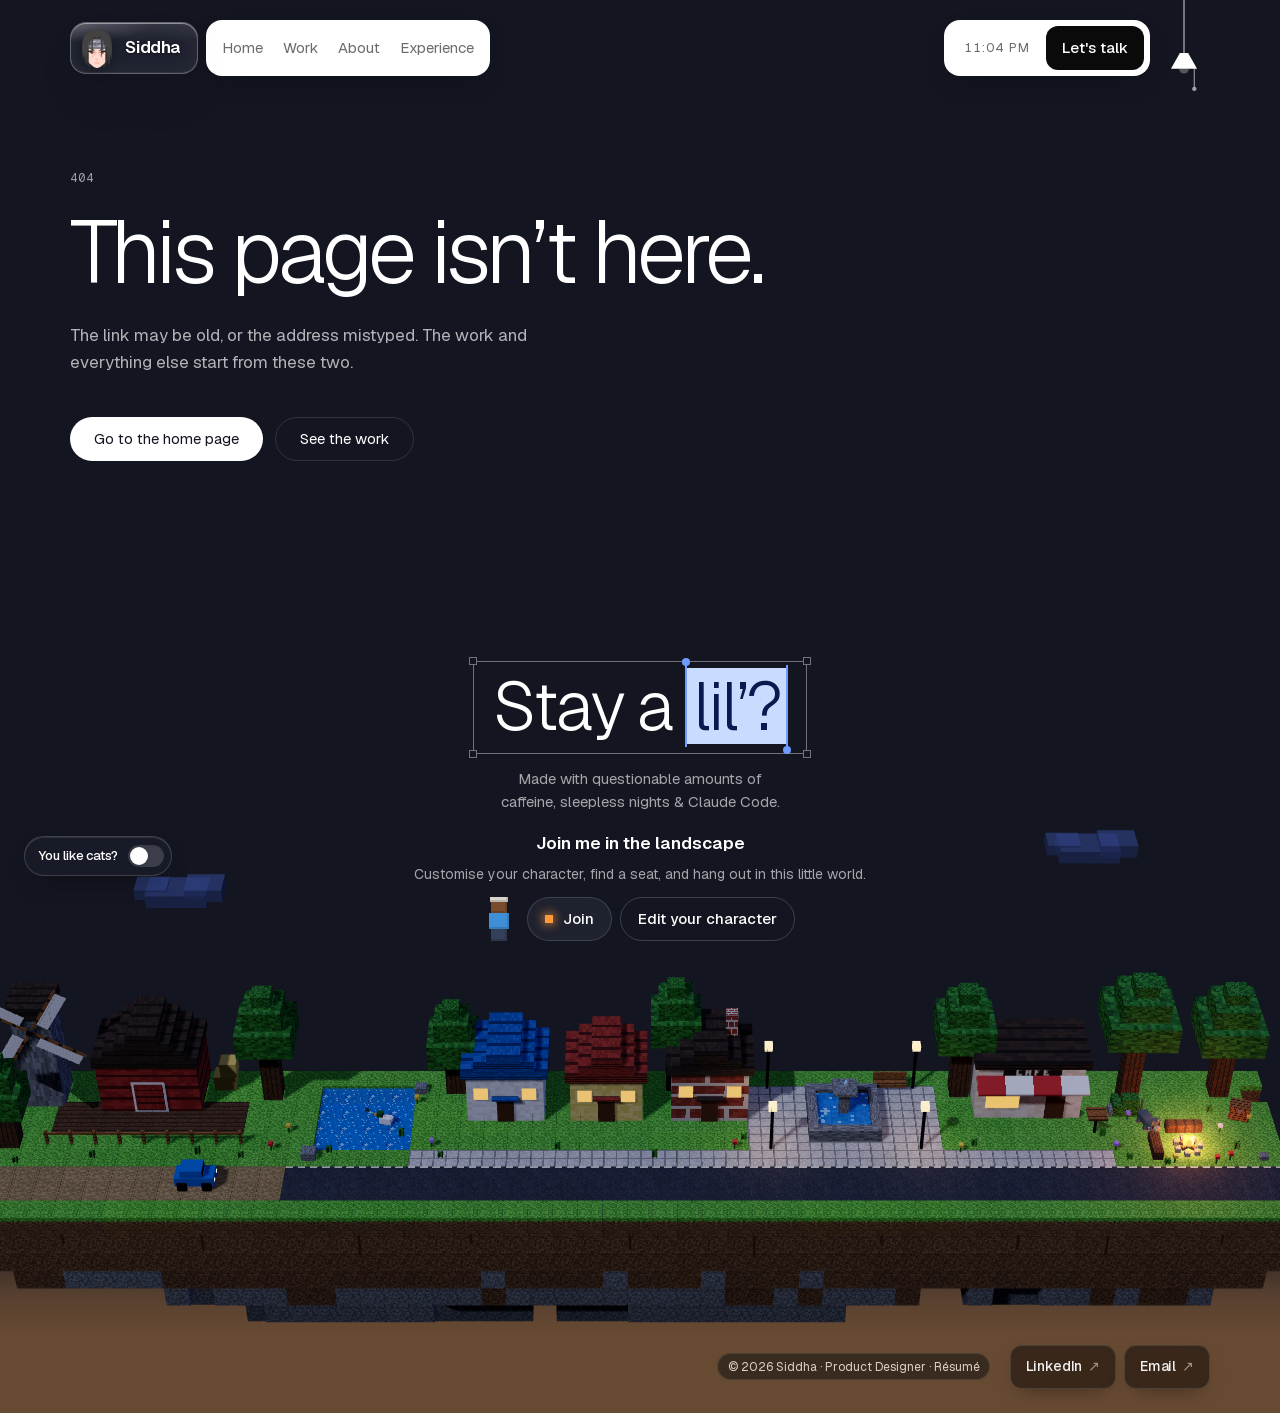
==== commit 6f49081a: "About journey: remove the 01-04 chapter indicator Co-Authored-By: Claude Opus 5.5 <noreply@anthropic" ====
--- a/404/index.html
+++ b/404/index.html
@@ -1 +1 @@
-<!DOCTYPE html><html lang="en" class="archivo_fb1db8c6-module__tHKahq__variable geist_2a3e8324-module__XMOeAq__variable geist_mono_34594f47-module__jOBELG__variable mynerve_1ff57a8e-module__vpjd0a__variable instrument_sans_b2634caf-module__Nth_Eq__variable h-full"><head><meta charSet="utf-8"/><meta name="viewport" content="width=device-width, initial-scale=1"/><link rel="preload" as="image" href="/shared/logo.webp"/><link rel="stylesheet" href="/_next/static/chunks/0f3o_s2tjfryr.css" data-precedence="next"/><link rel="stylesheet" href="/_next/static/chunks/2bz30oyhv6aa2.css" data-precedence="next"/><link rel="stylesheet" href="/_next/static/chunks/32-ahp5nlibrk.css" data-precedence="next"/><link rel="stylesheet" href="/_next/static/chunks/1bhk3cw4v2pjk.css" data-precedence="next"/><link rel="preload" as="script" fetchPriority="low" href="/_next/static/chunks/3yfl9fgvivx3-.js"/><script src="/_next/static/chunks/11jq0c2_zavac.js" async=""></script><script src="/_next/static/chunks/196x_tfexoucg.js" async=""></script><script src="/_next/static/chunks/2_4nww4pyj1_y.js" async=""></script><script src="/_next/static/chunks/turbopack-2fgxie2dhonx-.js" async=""></script><script src="/_next/static/chunks/34f3ti51wpdht.js" async=""></script><script src="/_next/static/chunks/2tcs7qtximdkt.js" async=""></script><script src="/_next/static/chunks/18969ahm8y3x7.js" async=""></script><script src="/_next/static/chunks/2jv3t4gyo-hdj.js" async=""></script><meta name="robots" content="noindex"/><meta name="next-size-adjust" content=""/><title>Page not found — Siddha</title><meta name="description" content="Product designer at Bajaj Finserv Health. Clinical and wellness products, AI in product, and the complex workflows underneath them."/><meta property="og:title" content="Siddha — Product Designer"/><meta property="og:description" content="Product designer at Bajaj Finserv Health. Clinical and wellness products, AI in product, and the complex workflows underneath them."/><meta property="og:type" content="website"/><meta name="twitter:card" content="summary"/><meta name="twitter:title" content="Siddha — Product Designer"/><meta name="twitter:description" content="Product designer at Bajaj Finserv Health. Clinical and wellness products, AI in product, and the complex workflows underneath them."/><link rel="icon" href="/icon.png?icon.27ct7h63vqytu.png" sizes="256x256" type="image/png"/><script>try{var s=(localStorage.getItem("siddha-theme")||"").split("|"),d=new Date(),h=d.getHours(),t=(s[0]==="dark"||s[0]==="light")&&+s[1]>d.getTime()?s[0]:(h>=18||h<6?"dark":"light");var e=document.documentElement;e.dataset.theme=t;e.style.colorScheme=t}catch(x){}</script><script src="/_next/static/chunks/0cz1d0mv5g_q7.js" noModule=""></script></head><body class="min-h-full flex flex-col bg-bg text-fg"><div hidden=""><!--$--><!--/$--></div><a href="#main" class="skip-link">Skip to content</a><div aria-hidden="true" class="CatEasterEgg-module__oI5_Va__stage"></div><button type="button" role="switch" aria-checked="false" class="CatEasterEgg-module__oI5_Va__toggle"><span>You like cats?</span><span aria-hidden="true" class="CatEasterEgg-module__oI5_Va__track"><span class="CatEasterEgg-module__oI5_Va__knob"></span></span></button><div class="site relative isolate flex flex-1 flex-col overflow-x-clip"><header class="pointer-events-none fixed inset-x-0 top-0 z-50 flex items-start justify-between gap-2 px-5 pt-4 sm:px-[clamp(1.5rem,5.5vw,5rem)] sm:pt-5"><div class="pointer-events-auto flex h-14 min-w-0 items-center gap-2"><a aria-label="Siddha, back to the start" data-tone="dark" class="glass-tone liquid-glass group relative flex h-[3.25rem] items-center gap-2 rounded-2xl pl-1.5 pr-3.5 text-[1.0625rem] font-semibold tracking-tight text-[color:var(--fg)] sm:pr-4" href="/"><span data-logo="true" class="logo-tilt relative size-10" style="--tx:0;--ty:0"><img alt="" width="40" height="40" decoding="async" data-nimg="1" class="size-10 drop-shadow-[0_4px_8px_rgba(0,0,0,0.35)]" style="color:transparent" src="/shared/logo.webp"/></span><span aria-hidden="true" class="relative">Siddha</span></a><nav aria-label="Primary" class="nav-day hidden items-center md:flex rounded-2xl bg-surface p-1.5 text-ink shadow-[0_10px_30px_-12px_rgba(0,0,0,0.35)] transition-colors duration-500"><ul class="flex items-center"><li><a class="flex min-h-11 items-center rounded-lg px-2.5 text-[0.9375rem] transition-colors duration-200 hover:bg-paper focus-visible:outline-ink! text-ink-2 hover:text-ink" href="/home/">Home</a></li><li><a class="flex min-h-11 items-center rounded-lg px-2.5 text-[0.9375rem] transition-colors duration-200 hover:bg-paper focus-visible:outline-ink! text-ink-2 hover:text-ink" href="/work/">Work</a></li><li><a class="flex min-h-11 items-center rounded-lg px-2.5 text-[0.9375rem] transition-colors duration-200 hover:bg-paper focus-visible:outline-ink! text-ink-2 hover:text-ink" href="/about/">About</a></li><li><a class="flex min-h-11 items-center rounded-lg px-2.5 text-[0.9375rem] transition-colors duration-200 hover:bg-paper focus-visible:outline-ink! text-ink-2 hover:text-ink" href="/home/#experience">Experience</a></li></ul></nav></div><div class="pointer-events-auto flex shrink-0 items-start gap-0.5 sm:gap-2"><div class="nav-day flex items-center gap-1 rounded-2xl bg-surface p-1.5 text-ink shadow-[0_10px_30px_-12px_rgba(0,0,0,0.35)] transition-colors duration-500 lg:pl-3"><span class="hidden lg:contents"><span class="ls-clock px-2" aria-hidden="true"></span></span><button type="button" aria-expanded="false" aria-controls="_R_lfivdb_" aria-label="Open menu" class="inline-flex size-11 items-center justify-center rounded-xl text-ink transition-colors duration-200 hover:bg-paper focus-visible:outline-ink! md:hidden"><svg xmlns="http://www.w3.org/2000/svg" width="20" height="20" viewBox="0 0 24 24" fill="none" stroke="currentColor" stroke-width="1.8" stroke-linecap="round" stroke-linejoin="round" class="lucide lucide-menu" aria-hidden="true"><path d="M4 5h16"></path><path d="M4 12h16"></path><path d="M4 19h16"></path></svg></button><a class="inline-flex min-h-11 shrink-0 items-center whitespace-nowrap rounded-xl bg-ink px-3.5 text-[0.9375rem] font-medium sm:px-4 lg:ml-1 text-on-ink transition-transform duration-200 hover:scale-[1.03] focus-visible:outline-ink! active:scale-[0.98]" href="/home/#contact">Let&#x27;s talk</a></div><span aria-hidden="true" class="block shrink-0 transition-[width,margin] duration-300 ease-out motion-reduce:transition-none -mr-2 w-[52px] sm:mr-0"></span></div></header><div class="absolute right-3 top-0 z-50 sm:right-[clamp(1.5rem,5.5vw,5rem)]"><button type="button" aria-pressed="true" aria-label="Lamp on: light theme. Turn it off for the dark theme" title="Turn the lamp off (dark theme)" class="lamp"><svg viewBox="0 -8 32 72" width="44" height="99" aria-hidden="true"><defs><radialGradient id="lamp-glow"><stop offset="0" stop-color="var(--lamp-light)" stop-opacity="0.9"></stop><stop offset="1" stop-color="var(--lamp-light)" stop-opacity="0"></stop></radialGradient></defs><circle class="lamp-glow" cx="16" cy="46" r="15" fill="url(#lamp-glow)"></circle><line x1="16" y1="-8" x2="16" y2="31" stroke="currentColor" stroke-width="1.1" stroke-linecap="round" opacity="0.55"></line><path d="M13 30.5h6l6.5 11.5h-19z" fill="currentColor" stroke-linejoin="round"></path><path class="lamp-bulb" d="M12.5 42a3.5 3.5 0 0 0 7 0z"></path><g class="lamp-rays" stroke="currentColor" stroke-width="1.2" stroke-linecap="round"><line x1="16" y1="48" x2="16" y2="51" pathLength="1"></line><line x1="11.4" y1="46.6" x2="9.6" y2="48.8" pathLength="1"></line><line x1="20.6" y1="46.6" x2="22.4" y2="48.8" pathLength="1"></line></g><g class="lamp-pull"><line x1="23.5" y1="42" x2="23.5" y2="55" stroke="currentColor" stroke-width="0.9" stroke-linecap="round" opacity="0.5"></line><circle cx="23.5" cy="56.6" r="1.6" fill="currentColor" opacity="0.6"></circle></g></svg></button></div><div aria-hidden="true" class="h-[4.25rem] sm:h-[4.75rem]"></div><main id="main" class="flex-1"><div class="wrap pb-10 pt-16 sm:pt-24"><p class="eyebrow">404</p><h1 class="big mt-6 max-w-[12em] text-[clamp(2.2rem,7vw,5.5rem)]">This page isn’t here.</h1><p class="mt-6 max-w-[30em] text-[1.0625rem] leading-relaxed text-fg-2">The link may be old, or the address mistyped. The work and everything else start from these two.</p><div class="mt-10 flex flex-wrap gap-3"><a class="inline-flex min-h-11 items-center rounded-full bg-fg px-6 text-[0.9375rem] text-bg transition-colors duration-400 hover:bg-amber" href="/home/">Go to the home page</a><a class="inline-flex min-h-11 items-center rounded-full border border-line px-6 text-[0.9375rem] text-fg transition-colors duration-400 hover:border-fg" href="/work/">See the work</a></div></div></main><footer class="mt-24"><section aria-labelledby="stay-h" class="CityFooter-module__8IPcBa__footer"><div class="CityFooter-module__8IPcBa__stage"><div class="CityFooter-module__8IPcBa__canvas" aria-hidden="true"></div><div class="CityFooter-module__8IPcBa__head"><h2 id="stay-h" class="LiveHeading-module__ZGTRTa__heading CityFooter-module__8IPcBa__title"><span class="sr-only">Stay a lil’?</span><span class="LiveHeading-module__ZGTRTa__frame"><span aria-hidden="true" class="LiveHeading-module__ZGTRTa__line" data-line="true" style="--l:0"><span class="LiveHeading-module__ZGTRTa__ch" data-ch="true">S</span><span class="LiveHeading-module__ZGTRTa__ch" data-ch="true">t</span><span class="LiveHeading-module__ZGTRTa__ch" data-ch="true">a</span><span class="LiveHeading-module__ZGTRTa__ch" data-ch="true">y</span><span class="LiveHeading-module__ZGTRTa__ch" data-ch="true"> </span><span class="LiveHeading-module__ZGTRTa__ch" data-ch="true">a</span><span class="LiveHeading-module__ZGTRTa__ch" data-ch="true"> </span><span class="hx-selected LiveHeading-module__ZGTRTa__sel"><span class="LiveHeading-module__ZGTRTa__ch" data-ch="true">l</span><span class="LiveHeading-module__ZGTRTa__ch" data-ch="true">i</span><span class="LiveHeading-module__ZGTRTa__ch" data-ch="true">l</span><span class="LiveHeading-module__ZGTRTa__ch" data-ch="true">’</span><span class="LiveHeading-module__ZGTRTa__ch" data-ch="true">?</span><i class="hx-sel-edge is-start"></i><i class="hx-sel-edge is-end"></i></span></span><span class="LiveHeading-module__ZGTRTa__handles"><i aria-hidden="true" data-x="-1" data-y="-1"></i><i aria-hidden="true" data-x="1" data-y="-1"></i><i aria-hidden="true" data-x="-1" data-y="1"></i><button type="button" data-x="1" data-y="1" aria-label="Resize the heading: hold an arrow key, let go to spring back" tabindex="0"></button></span></span></h2><p class="CityFooter-module__8IPcBa__line">Made with questionable amounts of caffeine, sleepless nights &amp; Claude Code.</p><div class="CityFooter-module__8IPcBa__panel" data-panel="true"><div class="CityFooter-module__8IPcBa__inviteWrap"><p class="CityFooter-module__8IPcBa__inviteTitle">Join me in the landscape</p><p class="CityFooter-module__8IPcBa__soft">Customise your character, find a seat, and hang out in this little world.</p><div class="CityFooter-module__8IPcBa__actions"><span aria-hidden="true" class="CityFooter-module__8IPcBa__preview" style="--skin:#e0ac7e;--hair:#2b1d14;--shirt:#d96f3b"><i class="CityFooter-module__8IPcBa__pHair"></i><i class="CityFooter-module__8IPcBa__pHead"></i><i class="CityFooter-module__8IPcBa__pBody"></i><i class="CityFooter-module__8IPcBa__pLegs"></i></span><button type="button" class="CityFooter-module__8IPcBa__invite CityFooter-module__8IPcBa__glass"><span aria-hidden="true" class="CityFooter-module__8IPcBa__spark"></span>Join</button><button type="button" class="CityFooter-module__8IPcBa__ghost">Edit your character</button></div></div></div></div><p class="sr-only" role="status"></p><div class="CityFooter-module__8IPcBa__bubble" role="status" aria-live="polite"></div></div><div class="CityFooter-module__8IPcBa__base"><p class="CityFooter-module__8IPcBa__small">© <!-- -->2026<!-- --> <!-- -->Siddha<!-- --> · <!-- -->Product Designer<!-- --> · <a href="/home/Sathyasiddha_Pattanaik_Product_Designer_Resume.pdf" class="tap ulink hover:text-amber transition-colors duration-300">Résumé</a></p><ul class="CityFooter-module__8IPcBa__links" aria-label="Find me elsewhere"><li><a class="CityFooter-module__8IPcBa__link" href="https://www.linkedin.com/in/sathyasiddha-pattanaik/" target="_blank" rel="noopener noreferrer" aria-label="LinkedIn (opens in a new tab)">LinkedIn<span aria-hidden="true" class="CityFooter-module__8IPcBa__arrow">↗</span></a></li><li><a class="CityFooter-module__8IPcBa__link" href="mailto:sathyasiddhaux@gmail.com" aria-label="Email Siddha at sathyasiddhaux@gmail.com">Email<span aria-hidden="true" class="CityFooter-module__8IPcBa__arrow">↗</span></a></li></ul></div></section></footer><div aria-hidden="true" class="gradual-blur gradual-blur-page " style="position:fixed;pointer-events:none;opacity:0;transition:opacity 0.4s ease-out;z-index:130;height:6rem;width:100%;bottom:0;left:0;right:0"><div class="gradual-blur-inner"><div style="position:absolute;inset:0;mask-image:linear-gradient(to bottom, transparent 0%, black 20%, black 40%, transparent 60%);-webkit-mask-image:linear-gradient(to bottom, transparent 0%, black 20%, black 40%, transparent 60%);backdrop-filter:blur(0.167rem);-webkit-backdrop-filter:blur(0.167rem);opacity:1"></div><div style="position:absolute;inset:0;mask-image:linear-gradient(to bottom, transparent 20%, black 40%, black 60%, transparent 80%);-webkit-mask-image:linear-gradient(to bottom, transparent 20%, black 40%, black 60%, transparent 80%);backdrop-filter:blur(0.332rem);-webkit-backdrop-filter:blur(0.332rem);opacity:1"></div><div style="position:absolute;inset:0;mask-image:linear-gradient(to bottom, transparent 40%, black 60%, black 80%, transparent 100%);-webkit-mask-image:linear-gradient(to bottom, transparent 40%, black 60%, black 80%, transparent 100%);backdrop-filter:blur(0.754rem);-webkit-backdrop-filter:blur(0.754rem);opacity:1"></div><div style="position:absolute;inset:0;mask-image:linear-gradient(to bottom, transparent 60%, black 80%, black 100%);-webkit-mask-image:linear-gradient(to bottom, transparent 60%, black 80%, black 100%);backdrop-filter:blur(1.499rem);-webkit-backdrop-filter:blur(1.499rem);opacity:1"></div><div style="position:absolute;inset:0;mask-image:linear-gradient(to bottom, transparent 80%, black 100%);-webkit-mask-image:linear-gradient(to bottom, transparent 80%, black 100%);backdrop-filter:blur(2.000rem);-webkit-backdrop-filter:blur(2.000rem);opacity:1"></div></div></div></div><!--$--><!--/$--><script src="/_next/static/chunks/3yfl9fgvivx3-.js" id="_R_" async=""></script><script>(self.__next_f=self.__next_f||[]).push([0])</script><script>self.__next_f.push([1,"1:\"$Sreact.fragment\"\n2:I[54421,[\"/_next/static/chunks/34f3ti51wpdht.js\"],\"SmoothScroll\"]\n3:I[56439,[\"/_next/static/chunks/34f3ti51wpdht.js\"],\"PageTransition\"]\n4:I[47813,[\"/_next/static/chunks/34f3ti51wpdht.js\"],\"CatEasterEgg\"]\n5:I[39756,[\"/_next/static/chunks/34f3ti51wpdht.js\"],\"default\"]\n6:I[37457,[\"/_next/static/chunks/34f3ti51wpdht.js\"],\"default\"]\n7:I[66727,[\"/_next/static/chunks/34f3ti51wpdht.js\",\"/_next/static/chunks/2tcs7qtximdkt.js\",\"/_next/static/chunks/18969ahm8y3x7.js\",\"/_next/static/chunks/2jv3t4gyo-hdj.js\"],\"Nav\"]\n8:I[66727,[\"/_next/static/chunks/34f3ti51wpdht.js\",\"/_next/static/chunks/2tcs7qtximdkt.js\",\"/_next/static/chunks/18969ahm8y3x7.js\",\"/_next/static/chunks/2jv3t4gyo-hdj.js\"],\"NavSpacer\"]\n9:I[22016,[\"/_next/static/chunks/34f3ti51wpdht.js\",\"/_next/static/chunks/2tcs7qtximdkt.js\",\"/_next/static/chunks/18969ahm8y3x7.js\",\"/_next/static/chunks/2jv3t4gyo-hdj.js\"],\"\"]\na:I[48616,[\"/_next/static/chunks/34f3ti51wpdht.js\",\"/_next/static/chunks/2tcs7qtximdkt.js\",\"/_next/static/chunks/18969ahm8y3x7.js\",\"/_next/static/chunks/2jv3t4gyo-hdj.js\"],\"CityFooter\"]\nb:I[85064,[\"/_next/static/chunks/34f3ti51wpdht.js\",\"/_next/static/chunks/2tcs7qtximdkt.js\",\"/_next/static/chunks/18969ahm8y3x7.js\",\"/_next/static/chunks/2jv3t4gyo-hdj.js\"],\"ScrollBlur\"]\n18:I[68027,[\"/_next/static/chunks/34f3ti51wpdht.js\"],\"default\",1]\n:HL[\"/_next/static/chunks/0f3o_s2tjfryr.css\",\"style\"]\n:HL[\"/_next/static/chunks/2bz30oyhv6aa2.css\",\"style\"]\n:HL[\"/_next/static/chunks/32-ahp5nlibrk.css\",\"style\"]\n:HL[\"/_next/static/chunks/1bhk3cw4v2pjk.css\",\"style\"]\n16:X\n"])</script><script>self.__next_f.push([1,"0:{\"P\":null,\"c\":[\"\",\"_not-found\",\"\"],\"q\":\"\",\"i\":false,\"f\":[[[\"\",{\"children\":[\"/_not-found\",{\"children\":[\"__PAGE__\",{},\"$undefined\",\"$undefined\",4608]},\"$undefined\",\"$undefined\",4608]},\"$undefined\",\"$undefined\",4624],[[\"$\",\"$1\",\"c\",{\"children\":[[[\"$\",\"link\",\"0\",{\"rel\":\"stylesheet\",\"href\":\"/_next/static/chunks/0f3o_s2tjfryr.css\",\"precedence\":\"next\",\"crossOrigin\":\"$undefined\",\"nonce\":\"$undefined\"}],[\"$\",\"link\",\"1\",{\"rel\":\"stylesheet\",\"href\":\"/_next/static/chunks/2bz30oyhv6aa2.css\",\"precedence\":\"next\",\"crossOrigin\":\"$undefined\",\"nonce\":\"$undefined\"}],[\"$\",\"script\",\"script-0\",{\"src\":\"/_next/static/chunks/34f3ti51wpdht.js\",\"async\":true,\"nonce\":\"$undefined\"}]],[\"$\",\"html\",null,{\"lang\":\"en\",\"className\":\"archivo_fb1db8c6-module__tHKahq__variable geist_2a3e8324-module__XMOeAq__variable geist_mono_34594f47-module__jOBELG__variable mynerve_1ff57a8e-module__vpjd0a__variable instrument_sans_b2634caf-module__Nth_Eq__variable h-full\",\"suppressHydrationWarning\":true,\"children\":[[\"$\",\"head\",null,{\"children\":[\"$\",\"script\",null,{\"dangerouslySetInnerHTML\":{\"__html\":\"try{var s=(localStorage.getItem(\\\"siddha-theme\\\")||\\\"\\\").split(\\\"|\\\"),d=new Date(),h=d.getHours(),t=(s[0]===\\\"dark\\\"||s[0]===\\\"light\\\")\u0026\u0026+s[1]\u003ed.getTime()?s[0]:(h\u003e=18||h\u003c6?\\\"dark\\\":\\\"light\\\");var e=document.documentElement;e.dataset.theme=t;e.style.colorScheme=t}catch(x){}\"}}]}],[\"$\",\"body\",null,{\"className\":\"min-h-full flex flex-col bg-bg text-fg\",\"children\":[[\"$\",\"a\",null,{\"href\":\"#main\",\"className\":\"skip-link\",\"children\":\"Skip to content\"}],[\"$\",\"$L2\",null,{}],[\"$\",\"$L3\",null,{}],[\"$\",\"$L4\",null,{}],[\"$\",\"$L5\",null,{\"parallelRouterKey\":\"children\",\"error\":\"$undefined\",\"errorStyles\":\"$undefined\",\"errorScripts\":\"$undefined\",\"template\":[\"$\",\"$L6\",null,{}],\"templateStyles\":\"$undefined\",\"templateScripts\":\"$undefined\",\"notFound\":[[\"$\",\"div\",null,{\"className\":\"site relative isolate flex flex-1 flex-col overflow-x-clip\",\"children\":[[\"$\",\"$L7\",null,{}],[\"$\",\"$L8\",null,{}],[\"$\",\"main\",null,{\"id\":\"main\",\"className\":\"flex-1\",\"children\":[\"$\",\"div\",null,{\"className\":\"wrap pb-10 pt-16 sm:pt-24\",\"children\":[[\"$\",\"p\",null,{\"className\":\"eyebrow\",\"children\":\"404\"}],[\"$\",\"h1\",null,{\"className\":\"big mt-6 max-w-[12em] text-[clamp(2.2rem,7vw,5.5rem)]\",\"children\":\"This page isn’t here.\"}],[\"$\",\"p\",null,{\"className\":\"mt-6 max-w-[30em] text-[1.0625rem] leading-relaxed text-fg-2\",\"children\":\"The link may be old, or the address mistyped. The work and everything else start from these two.\"}],[\"$\",\"div\",null,{\"className\":\"mt-10 flex flex-wrap gap-3\",\"children\":[[\"$\",\"$L9\",null,{\"href\":\"/home\",\"className\":\"inline-flex min-h-11 items-center rounded-full bg-fg px-6 text-[0.9375rem] text-bg transition-colors duration-400 hover:bg-amber\",\"children\":\"Go to the home page\"}],[\"$\",\"$L9\",null,{\"href\":\"/work\",\"className\":\"inline-flex min-h-11 items-center rounded-full border border-line px-6 text-[0.9375rem] text-fg transition-colors duration-400 hover:border-fg\",\"children\":\"See the work\"}]]}]]}]}],[\"$\",\"footer\",null,{\"className\":\"mt-24\",\"children\":[\"$\",\"$La\",null,{\"extra\":[\" · \",[\"$\",\"a\",null,{\"href\":\"/home/Sathyasiddha_Pattanaik_Product_Designer_Resume.pdf\",\"className\":\"tap ulink hover:text-amber transition-colors duration-300\",\"children\":\"Résumé\"}]]}]}],[\"$\",\"$Lb\",null,{}]]}],[[\"$\",\"link\",\"0\",{\"rel\":\"stylesheet\",\"href\":\"/_next/static/chunks/32-ahp5nlibrk.css\",\"precedence\":\"next\",\"crossOrigin\":\"$undefined\",\"nonce\":\"$undefined\"}],[\"$\",\"link\",\"1\",{\"rel\":\"stylesheet\",\"href\":\"/_next/static/chunks/1bhk3cw4v2pjk.css\",\"precedence\":\"next\",\"crossOrigin\":\"$undefined\",\"nonce\":\"$undefined\"}]]],\"forbidden\":\"$undefined\",\"unauthorized\":\"$undefined\"}]]}]]}]]}],{\"children\":[[\"$\",\"$1\",\"c\",{\"children\":[null,[\"$\",\"$L5\",null,{\"parallelRouterKey\":\"children\",\"error\":\"$undefined\",\"errorStyles\":\"$undefined\",\"errorScripts\":\"$undefined\",\"template\":[\"$\",\"$L6\",null,{}],\"templateStyles\":\"$undefined\",\"templateScripts\":\"$undefined\",\"notFound\":\"$undefined\",\"forbidden\":\"$undefined\",\"unauthorized\":\"$undefined\"}]]}],{\"children\":[[\"$\",\"$1\",\"c\",{\"children\":[[\"$\",\"div\",null,{\"className\":\"site relative isolate flex flex-1 flex-col overflow-x-clip\",\"children\":[[\"$\",\"$L7\",null,{}],[\"$\",\"$L8\",null,{}],[\"$\",\"main\",null,{\"id\":\"main\",\"className\":\"flex-1\",\"children\":[\"$\",\"div\",null,{\"className\":\"wrap pb-10 pt-16 sm:pt-24\",\"children\":[[\"$\",\"p\",null,{\"className\":\"eyebrow\",\"children\":\"404\"}],[\"$\",\"h1\",null,{\"className\":\"big mt-6 max-w-[12em] text-[clamp(2.2rem,7vw,5.5rem)]\",\"children\":\"This page isn’t here.\"}],[\"$\",\"p\",null,{\"className\":\"mt-6 max-w-[30em] text-[1.0625rem] leading-relaxed text-fg-2\",\"children\":\"The link may be old, or the address mistyped. The work and everything else start from these two.\"}],[\"$\",\"div\",null,{\"className\":\"mt-10 flex flex-wrap gap-3\",\"children\":[\"$Lc\",\"$Ld\"]}]]}]}],\"$Le\",\"$Lf\"]}],[\"$L10\",\"$L11\",\"$L12\",\"$L13\",\"$L14\"],\"$L15\"]}],{},null,false,null]},null,false,\"$16\"]},null,false,null],\"$L17\",false]],\"m\":\"$undefined\",\"G\":[\"$18\",[\"$L19\",\"$L1a\"]],\"S\":true,\"h\":null,\"r\":\"$undefined\",\"s\":\"$undefined\",\"a\":\"$undefined\",\"l\":\"$undefined\",\"p\":\"$undefined\",\"d\":\"$undefined\",\"b\":\"lPokY_bVy1pqye_eX3B86\"}\n"])</script><script>self.__next_f.push([1,"1b:I[97367,[\"/_next/static/chunks/34f3ti51wpdht.js\"],\"OutletBoundary\"]\n1c:\"$Sreact.suspense\"\n1e:I[97367,[\"/_next/static/chunks/34f3ti51wpdht.js\"],\"ViewportBoundary\"]\n20:I[97367,[\"/_next/static/chunks/34f3ti51wpdht.js\"],\"MetadataBoundary\"]\nc:[\"$\",\"$L9\",null,{\"href\":\"/home\",\"className\":\"inline-flex min-h-11 items-center rounded-full bg-fg px-6 text-[0.9375rem] text-bg transition-colors duration-400 hover:bg-amber\",\"children\":\"Go to the home page\"}]\nd:[\"$\",\"$L9\",null,{\"href\":\"/work\",\"className\":\"inline-flex min-h-11 items-center rounded-full border border-line px-6 text-[0.9375rem] text-fg transition-colors duration-400 hover:border-fg\",\"children\":\"See the work\"}]\ne:[\"$\",\"footer\",null,{\"className\":\"mt-24\",\"children\":[\"$\",\"$La\",null,{\"extra\":[\" · \",[\"$\",\"a\",null,{\"href\":\"/home/Sathyasiddha_Pattanaik_Product_Designer_Resume.pdf\",\"className\":\"tap ulink hover:text-amber transition-colors duration-300\",\"children\":\"Résumé\"}]]}]}]\nf:[\"$\",\"$Lb\",null,{}]\n10:[\"$\",\"link\",\"0\",{\"rel\":\"stylesheet\",\"href\":\"/_next/static/chunks/32-ahp5nlibrk.css\",\"precedence\":\"next\",\"crossOrigin\":\"$undefined\",\"nonce\":\"$undefined\"}]\n11:[\"$\",\"link\",\"1\",{\"rel\":\"stylesheet\",\"href\":\"/_next/static/chunks/1bhk3cw4v2pjk.css\",\"precedence\":\"next\",\"crossOrigin\":\"$undefined\",\"nonce\":\"$undefined\"}]\n12:[\"$\",\"script\",\"script-0\",{\"src\":\"/_next/static/chunks/2tcs7qtximdkt.js\",\"async\":true,\"nonce\":\"$undefined\"}]\n13:[\"$\",\"script\",\"script-1\",{\"src\":\"/_next/static/chunks/18969ahm8y3x7.js\",\"async\":true,\"nonce\":\"$undefined\"}]\n14:[\"$\",\"script\",\"script-2\",{\"src\":\"/_next/static/chunks/2jv3t4gyo-hdj.js\",\"async\":true,\"nonce\":\"$undefined\"}]\n15:[\"$\",\"$L1b\",null,{\"children\":[\"$\",\"$1c\",null,{\"name\":\"Next.MetadataOutlet\",\"children\":\"$@1d\"}]}]\n17:[\"$\",\"$1\",\"h\",{\"children\":[[\"$\",\"meta\",null,{\"name\":\"robots\",\"content\":\"noindex\"}],[\"$\",\"$L1e\",null,{\"children\":\"$L1f\"}],[\"$\",\"div\",null,{\"hidden\":true,\"children\":[\"$\",\"$L20\",null,{\"children\":[\"$\",\"$1c\",null,{\"name\":\"Next.Metadata\",\"children\":\"$L21\"}]}]}],[\"$\",\"meta\",null,{\"name\":\"next-size-adjust\",\"content\":\"\"}]]}]\n19:[\"$\",\"link\",\"0\",{\"rel\":\"stylesheet\",\"href\":\"/_next/static/chunks/0f3o_s2tjfryr.css\",\"precedence\":\"next\",\"crossOrigin\":\"$undefined\",\"nonce\":\"$undefined\"}]\n1a:[\"$\",\"link\",\"1\",{\"rel\":\"stylesheet\",\"href\":\"/_next/static/chunks/2bz30oyhv6aa2.css\",\"precedence\":\"next\",\"crossOrigin\":\"$undefined\",\"nonce\":\"$undefined\"}]\n"])</script><script>self.__next_f.push([1,"16:C\n1f:[[\"$\",\"meta\",\"0\",{\"charSet\":\"utf-8\"}],[\"$\",\"meta\",\"1\",{\"name\":\"viewport\",\"content\":\"width=device-width, initial-scale=1\"}]]\n"])</script><script>self.__next_f.push([1,"22:I[27201,[\"/_next/static/chunks/34f3ti51wpdht.js\"],\"IconMark\"]\n1d:null\n21:[[\"$\",\"title\",\"0\",{\"children\":\"Page not found — Siddha\"}],[\"$\",\"meta\",\"1\",{\"name\":\"description\",\"content\":\"Product designer at Bajaj Finserv Health. Clinical and wellness products, AI in product, and the complex workflows underneath them.\"}],[\"$\",\"meta\",\"2\",{\"property\":\"og:title\",\"content\":\"Siddha — Product Designer\"}],[\"$\",\"meta\",\"3\",{\"property\":\"og:description\",\"content\":\"Product designer at Bajaj Finserv Health. Clinical and wellness products, AI in product, and the complex workflows underneath them.\"}],[\"$\",\"meta\",\"4\",{\"property\":\"og:type\",\"content\":\"website\"}],[\"$\",\"meta\",\"5\",{\"name\":\"twitter:card\",\"content\":\"summary\"}],[\"$\",\"meta\",\"6\",{\"name\":\"twitter:title\",\"content\":\"Siddha — Product Designer\"}],[\"$\",\"meta\",\"7\",{\"name\":\"twitter:description\",\"content\":\"Product designer at Bajaj Finserv Health. Clinical and wellness products, AI in product, and the complex workflows underneath them.\"}],[\"$\",\"link\",\"8\",{\"rel\":\"icon\",\"href\":\"/icon.png?icon.27ct7h63vqytu.png\",\"sizes\":\"256x256\",\"type\":\"image/png\"}],[\"$\",\"$L22\",\"9\",{}]]\n"])</script></body></html>+<!DOCTYPE html><html lang="en" class="archivo_fb1db8c6-module__tHKahq__variable geist_2a3e8324-module__XMOeAq__variable geist_mono_34594f47-module__jOBELG__variable mynerve_1ff57a8e-module__vpjd0a__variable instrument_sans_b2634caf-module__Nth_Eq__variable h-full"><head><meta charSet="utf-8"/><meta name="viewport" content="width=device-width, initial-scale=1"/><link rel="preload" as="image" href="/shared/logo.webp"/><link rel="stylesheet" href="/_next/static/chunks/0f3o_s2tjfryr.css" data-precedence="next"/><link rel="stylesheet" href="/_next/static/chunks/2bz30oyhv6aa2.css" data-precedence="next"/><link rel="stylesheet" href="/_next/static/chunks/32-ahp5nlibrk.css" data-precedence="next"/><link rel="stylesheet" href="/_next/static/chunks/1bhk3cw4v2pjk.css" data-precedence="next"/><link rel="preload" as="script" fetchPriority="low" href="/_next/static/chunks/3yfl9fgvivx3-.js"/><script src="/_next/static/chunks/11jq0c2_zavac.js" async=""></script><script src="/_next/static/chunks/196x_tfexoucg.js" async=""></script><script src="/_next/static/chunks/2_4nww4pyj1_y.js" async=""></script><script src="/_next/static/chunks/turbopack-2fgxie2dhonx-.js" async=""></script><script src="/_next/static/chunks/34f3ti51wpdht.js" async=""></script><script src="/_next/static/chunks/2tcs7qtximdkt.js" async=""></script><script src="/_next/static/chunks/18969ahm8y3x7.js" async=""></script><script src="/_next/static/chunks/2jv3t4gyo-hdj.js" async=""></script><meta name="robots" content="noindex"/><meta name="next-size-adjust" content=""/><title>Page not found — Siddha</title><meta name="description" content="Product designer at Bajaj Finserv Health. Clinical and wellness products, AI in product, and the complex workflows underneath them."/><meta property="og:title" content="Siddha — Product Designer"/><meta property="og:description" content="Product designer at Bajaj Finserv Health. Clinical and wellness products, AI in product, and the complex workflows underneath them."/><meta property="og:type" content="website"/><meta name="twitter:card" content="summary"/><meta name="twitter:title" content="Siddha — Product Designer"/><meta name="twitter:description" content="Product designer at Bajaj Finserv Health. Clinical and wellness products, AI in product, and the complex workflows underneath them."/><link rel="icon" href="/icon.png?icon.27ct7h63vqytu.png" sizes="256x256" type="image/png"/><script>try{var s=(localStorage.getItem("siddha-theme")||"").split("|"),d=new Date(),h=d.getHours(),t=(s[0]==="dark"||s[0]==="light")&&+s[1]>d.getTime()?s[0]:(h>=18||h<6?"dark":"light");var e=document.documentElement;e.dataset.theme=t;e.style.colorScheme=t}catch(x){}</script><script src="/_next/static/chunks/0cz1d0mv5g_q7.js" noModule=""></script></head><body class="min-h-full flex flex-col bg-bg text-fg"><div hidden=""><!--$--><!--/$--></div><a href="#main" class="skip-link">Skip to content</a><div aria-hidden="true" class="CatEasterEgg-module__oI5_Va__stage"></div><button type="button" role="switch" aria-checked="false" class="CatEasterEgg-module__oI5_Va__toggle"><span>You like cats?</span><span aria-hidden="true" class="CatEasterEgg-module__oI5_Va__track"><span class="CatEasterEgg-module__oI5_Va__knob"></span></span></button><div class="site relative isolate flex flex-1 flex-col overflow-x-clip"><header class="pointer-events-none fixed inset-x-0 top-0 z-50 flex items-start justify-between gap-2 px-5 pt-4 sm:px-[clamp(1.5rem,5.5vw,5rem)] sm:pt-5"><div class="pointer-events-auto flex h-14 min-w-0 items-center gap-2"><a aria-label="Siddha, back to the start" data-tone="dark" class="glass-tone liquid-glass group relative flex h-[3.25rem] items-center gap-2 rounded-2xl pl-1.5 pr-3.5 text-[1.0625rem] font-semibold tracking-tight text-[color:var(--fg)] sm:pr-4" href="/"><span data-logo="true" class="logo-tilt relative size-10" style="--tx:0;--ty:0"><img alt="" width="40" height="40" decoding="async" data-nimg="1" class="size-10 drop-shadow-[0_4px_8px_rgba(0,0,0,0.35)]" style="color:transparent" src="/shared/logo.webp"/></span><span aria-hidden="true" class="relative">Siddha</span></a><nav aria-label="Primary" class="nav-day hidden items-center md:flex rounded-2xl bg-surface p-1.5 text-ink shadow-[0_10px_30px_-12px_rgba(0,0,0,0.35)] transition-colors duration-500"><ul class="flex items-center"><li><a class="flex min-h-11 items-center rounded-lg px-2.5 text-[0.9375rem] transition-colors duration-200 hover:bg-paper focus-visible:outline-ink! text-ink-2 hover:text-ink" href="/home/">Home</a></li><li><a class="flex min-h-11 items-center rounded-lg px-2.5 text-[0.9375rem] transition-colors duration-200 hover:bg-paper focus-visible:outline-ink! text-ink-2 hover:text-ink" href="/work/">Work</a></li><li><a class="flex min-h-11 items-center rounded-lg px-2.5 text-[0.9375rem] transition-colors duration-200 hover:bg-paper focus-visible:outline-ink! text-ink-2 hover:text-ink" href="/about/">About</a></li><li><a class="flex min-h-11 items-center rounded-lg px-2.5 text-[0.9375rem] transition-colors duration-200 hover:bg-paper focus-visible:outline-ink! text-ink-2 hover:text-ink" href="/home/#experience">Experience</a></li></ul></nav></div><div class="pointer-events-auto flex shrink-0 items-start gap-0.5 sm:gap-2"><div class="nav-day flex items-center gap-1 rounded-2xl bg-surface p-1.5 text-ink shadow-[0_10px_30px_-12px_rgba(0,0,0,0.35)] transition-colors duration-500 lg:pl-3"><span class="hidden lg:contents"><span class="ls-clock px-2" aria-hidden="true"></span></span><button type="button" aria-expanded="false" aria-controls="_R_lfivdb_" aria-label="Open menu" class="inline-flex size-11 items-center justify-center rounded-xl text-ink transition-colors duration-200 hover:bg-paper focus-visible:outline-ink! md:hidden"><svg xmlns="http://www.w3.org/2000/svg" width="20" height="20" viewBox="0 0 24 24" fill="none" stroke="currentColor" stroke-width="1.8" stroke-linecap="round" stroke-linejoin="round" class="lucide lucide-menu" aria-hidden="true"><path d="M4 5h16"></path><path d="M4 12h16"></path><path d="M4 19h16"></path></svg></button><a class="inline-flex min-h-11 shrink-0 items-center whitespace-nowrap rounded-xl bg-ink px-3.5 text-[0.9375rem] font-medium sm:px-4 lg:ml-1 text-on-ink transition-transform duration-200 hover:scale-[1.03] focus-visible:outline-ink! active:scale-[0.98]" href="/home/#contact">Let&#x27;s talk</a></div><span aria-hidden="true" class="block shrink-0 transition-[width,margin] duration-300 ease-out motion-reduce:transition-none -mr-2 w-[52px] sm:mr-0"></span></div></header><div class="absolute right-3 top-0 z-50 sm:right-[clamp(1.5rem,5.5vw,5rem)]"><button type="button" aria-pressed="true" aria-label="Lamp on: light theme. Turn it off for the dark theme" title="Turn the lamp off (dark theme)" class="lamp"><svg viewBox="0 -8 32 72" width="44" height="99" aria-hidden="true"><defs><radialGradient id="lamp-glow"><stop offset="0" stop-color="var(--lamp-light)" stop-opacity="0.9"></stop><stop offset="1" stop-color="var(--lamp-light)" stop-opacity="0"></stop></radialGradient></defs><circle class="lamp-glow" cx="16" cy="46" r="15" fill="url(#lamp-glow)"></circle><line x1="16" y1="-8" x2="16" y2="31" stroke="currentColor" stroke-width="1.1" stroke-linecap="round" opacity="0.55"></line><path d="M13 30.5h6l6.5 11.5h-19z" fill="currentColor" stroke-linejoin="round"></path><path class="lamp-bulb" d="M12.5 42a3.5 3.5 0 0 0 7 0z"></path><g class="lamp-rays" stroke="currentColor" stroke-width="1.2" stroke-linecap="round"><line x1="16" y1="48" x2="16" y2="51" pathLength="1"></line><line x1="11.4" y1="46.6" x2="9.6" y2="48.8" pathLength="1"></line><line x1="20.6" y1="46.6" x2="22.4" y2="48.8" pathLength="1"></line></g><g class="lamp-pull"><line x1="23.5" y1="42" x2="23.5" y2="55" stroke="currentColor" stroke-width="0.9" stroke-linecap="round" opacity="0.5"></line><circle cx="23.5" cy="56.6" r="1.6" fill="currentColor" opacity="0.6"></circle></g></svg></button></div><div aria-hidden="true" class="h-[4.25rem] sm:h-[4.75rem]"></div><main id="main" class="flex-1"><div class="wrap pb-10 pt-16 sm:pt-24"><p class="eyebrow">404</p><h1 class="big mt-6 max-w-[12em] text-[clamp(2.2rem,7vw,5.5rem)]">This page isn’t here.</h1><p class="mt-6 max-w-[30em] text-[1.0625rem] leading-relaxed text-fg-2">The link may be old, or the address mistyped. The work and everything else start from these two.</p><div class="mt-10 flex flex-wrap gap-3"><a class="inline-flex min-h-11 items-center rounded-full bg-fg px-6 text-[0.9375rem] text-bg transition-colors duration-400 hover:bg-amber" href="/home/">Go to the home page</a><a class="inline-flex min-h-11 items-center rounded-full border border-line px-6 text-[0.9375rem] text-fg transition-colors duration-400 hover:border-fg" href="/work/">See the work</a></div></div></main><footer class="mt-24"><section aria-labelledby="stay-h" class="CityFooter-module__8IPcBa__footer"><div class="CityFooter-module__8IPcBa__stage"><div class="CityFooter-module__8IPcBa__canvas" aria-hidden="true"></div><div class="CityFooter-module__8IPcBa__head"><h2 id="stay-h" class="LiveHeading-module__ZGTRTa__heading CityFooter-module__8IPcBa__title"><span class="sr-only">Stay a lil’?</span><span class="LiveHeading-module__ZGTRTa__frame"><span aria-hidden="true" class="LiveHeading-module__ZGTRTa__line" data-line="true" style="--l:0"><span class="LiveHeading-module__ZGTRTa__ch" data-ch="true">S</span><span class="LiveHeading-module__ZGTRTa__ch" data-ch="true">t</span><span class="LiveHeading-module__ZGTRTa__ch" data-ch="true">a</span><span class="LiveHeading-module__ZGTRTa__ch" data-ch="true">y</span><span class="LiveHeading-module__ZGTRTa__ch" data-ch="true"> </span><span class="LiveHeading-module__ZGTRTa__ch" data-ch="true">a</span><span class="LiveHeading-module__ZGTRTa__ch" data-ch="true"> </span><span class="hx-selected LiveHeading-module__ZGTRTa__sel"><span class="LiveHeading-module__ZGTRTa__ch" data-ch="true">l</span><span class="LiveHeading-module__ZGTRTa__ch" data-ch="true">i</span><span class="LiveHeading-module__ZGTRTa__ch" data-ch="true">l</span><span class="LiveHeading-module__ZGTRTa__ch" data-ch="true">’</span><span class="LiveHeading-module__ZGTRTa__ch" data-ch="true">?</span><i class="hx-sel-edge is-start"></i><i class="hx-sel-edge is-end"></i></span></span><span class="LiveHeading-module__ZGTRTa__handles"><i aria-hidden="true" data-x="-1" data-y="-1"></i><i aria-hidden="true" data-x="1" data-y="-1"></i><i aria-hidden="true" data-x="-1" data-y="1"></i><button type="button" data-x="1" data-y="1" aria-label="Resize the heading: hold an arrow key, let go to spring back" tabindex="0"></button></span></span></h2><p class="CityFooter-module__8IPcBa__line">Made with questionable amounts of caffeine, sleepless nights &amp; Claude Code.</p><div class="CityFooter-module__8IPcBa__panel" data-panel="true"><div class="CityFooter-module__8IPcBa__inviteWrap"><p class="CityFooter-module__8IPcBa__inviteTitle">Join me in the landscape</p><p class="CityFooter-module__8IPcBa__soft">Customise your character, find a seat, and hang out in this little world.</p><div class="CityFooter-module__8IPcBa__actions"><span aria-hidden="true" class="CityFooter-module__8IPcBa__preview" style="--skin:#e0ac7e;--hair:#2b1d14;--shirt:#d96f3b"><i class="CityFooter-module__8IPcBa__pHair"></i><i class="CityFooter-module__8IPcBa__pHead"></i><i class="CityFooter-module__8IPcBa__pBody"></i><i class="CityFooter-module__8IPcBa__pLegs"></i></span><button type="button" class="CityFooter-module__8IPcBa__invite CityFooter-module__8IPcBa__glass"><span aria-hidden="true" class="CityFooter-module__8IPcBa__spark"></span>Join</button><button type="button" class="CityFooter-module__8IPcBa__ghost">Edit your character</button></div></div></div></div><p class="sr-only" role="status"></p><div class="CityFooter-module__8IPcBa__bubble" role="status" aria-live="polite"></div></div><div class="CityFooter-module__8IPcBa__base"><p class="CityFooter-module__8IPcBa__small">© <!-- -->2026<!-- --> <!-- -->Siddha<!-- --> · <!-- -->Product Designer<!-- --> · <a href="/home/Sathyasiddha_Pattanaik_Product_Designer_Resume.pdf" class="tap ulink hover:text-amber transition-colors duration-300">Résumé</a></p><ul class="CityFooter-module__8IPcBa__links" aria-label="Find me elsewhere"><li><a class="CityFooter-module__8IPcBa__link" href="https://www.linkedin.com/in/sathyasiddha-pattanaik/" target="_blank" rel="noopener noreferrer" aria-label="LinkedIn (opens in a new tab)">LinkedIn<span aria-hidden="true" class="CityFooter-module__8IPcBa__arrow">↗</span></a></li><li><a class="CityFooter-module__8IPcBa__link" href="mailto:sathyasiddhaux@gmail.com" aria-label="Email Siddha at sathyasiddhaux@gmail.com">Email<span aria-hidden="true" class="CityFooter-module__8IPcBa__arrow">↗</span></a></li></ul></div></section></footer><div aria-hidden="true" class="gradual-blur gradual-blur-page " style="position:fixed;pointer-events:none;opacity:0;transition:opacity 0.4s ease-out;z-index:130;height:6rem;width:100%;bottom:0;left:0;right:0"><div class="gradual-blur-inner"><div style="position:absolute;inset:0;mask-image:linear-gradient(to bottom, transparent 0%, black 20%, black 40%, transparent 60%);-webkit-mask-image:linear-gradient(to bottom, transparent 0%, black 20%, black 40%, transparent 60%);backdrop-filter:blur(0.167rem);-webkit-backdrop-filter:blur(0.167rem);opacity:1"></div><div style="position:absolute;inset:0;mask-image:linear-gradient(to bottom, transparent 20%, black 40%, black 60%, transparent 80%);-webkit-mask-image:linear-gradient(to bottom, transparent 20%, black 40%, black 60%, transparent 80%);backdrop-filter:blur(0.332rem);-webkit-backdrop-filter:blur(0.332rem);opacity:1"></div><div style="position:absolute;inset:0;mask-image:linear-gradient(to bottom, transparent 40%, black 60%, black 80%, transparent 100%);-webkit-mask-image:linear-gradient(to bottom, transparent 40%, black 60%, black 80%, transparent 100%);backdrop-filter:blur(0.754rem);-webkit-backdrop-filter:blur(0.754rem);opacity:1"></div><div style="position:absolute;inset:0;mask-image:linear-gradient(to bottom, transparent 60%, black 80%, black 100%);-webkit-mask-image:linear-gradient(to bottom, transparent 60%, black 80%, black 100%);backdrop-filter:blur(1.499rem);-webkit-backdrop-filter:blur(1.499rem);opacity:1"></div><div style="position:absolute;inset:0;mask-image:linear-gradient(to bottom, transparent 80%, black 100%);-webkit-mask-image:linear-gradient(to bottom, transparent 80%, black 100%);backdrop-filter:blur(2.000rem);-webkit-backdrop-filter:blur(2.000rem);opacity:1"></div></div></div></div><!--$--><!--/$--><script src="/_next/static/chunks/3yfl9fgvivx3-.js" id="_R_" async=""></script><script>(self.__next_f=self.__next_f||[]).push([0])</script><script>self.__next_f.push([1,"1:\"$Sreact.fragment\"\n2:I[54421,[\"/_next/static/chunks/34f3ti51wpdht.js\"],\"SmoothScroll\"]\n3:I[56439,[\"/_next/static/chunks/34f3ti51wpdht.js\"],\"PageTransition\"]\n4:I[47813,[\"/_next/static/chunks/34f3ti51wpdht.js\"],\"CatEasterEgg\"]\n5:I[39756,[\"/_next/static/chunks/34f3ti51wpdht.js\"],\"default\"]\n6:I[37457,[\"/_next/static/chunks/34f3ti51wpdht.js\"],\"default\"]\n7:I[66727,[\"/_next/static/chunks/34f3ti51wpdht.js\",\"/_next/static/chunks/2tcs7qtximdkt.js\",\"/_next/static/chunks/18969ahm8y3x7.js\",\"/_next/static/chunks/2jv3t4gyo-hdj.js\"],\"Nav\"]\n8:I[66727,[\"/_next/static/chunks/34f3ti51wpdht.js\",\"/_next/static/chunks/2tcs7qtximdkt.js\",\"/_next/static/chunks/18969ahm8y3x7.js\",\"/_next/static/chunks/2jv3t4gyo-hdj.js\"],\"NavSpacer\"]\n9:I[22016,[\"/_next/static/chunks/34f3ti51wpdht.js\",\"/_next/static/chunks/2tcs7qtximdkt.js\",\"/_next/static/chunks/18969ahm8y3x7.js\",\"/_next/static/chunks/2jv3t4gyo-hdj.js\"],\"\"]\na:I[48616,[\"/_next/static/chunks/34f3ti51wpdht.js\",\"/_next/static/chunks/2tcs7qtximdkt.js\",\"/_next/static/chunks/18969ahm8y3x7.js\",\"/_next/static/chunks/2jv3t4gyo-hdj.js\"],\"CityFooter\"]\nb:I[85064,[\"/_next/static/chunks/34f3ti51wpdht.js\",\"/_next/static/chunks/2tcs7qtximdkt.js\",\"/_next/static/chunks/18969ahm8y3x7.js\",\"/_next/static/chunks/2jv3t4gyo-hdj.js\"],\"ScrollBlur\"]\n18:I[68027,[\"/_next/static/chunks/34f3ti51wpdht.js\"],\"default\",1]\n:HL[\"/_next/static/chunks/0f3o_s2tjfryr.css\",\"style\"]\n:HL[\"/_next/static/chunks/2bz30oyhv6aa2.css\",\"style\"]\n:HL[\"/_next/static/chunks/32-ahp5nlibrk.css\",\"style\"]\n:HL[\"/_next/static/chunks/1bhk3cw4v2pjk.css\",\"style\"]\n16:X\n"])</script><script>self.__next_f.push([1,"0:{\"P\":null,\"c\":[\"\",\"_not-found\",\"\"],\"q\":\"\",\"i\":false,\"f\":[[[\"\",{\"children\":[\"/_not-found\",{\"children\":[\"__PAGE__\",{},\"$undefined\",\"$undefined\",4608]},\"$undefined\",\"$undefined\",4608]},\"$undefined\",\"$undefined\",4624],[[\"$\",\"$1\",\"c\",{\"children\":[[[\"$\",\"link\",\"0\",{\"rel\":\"stylesheet\",\"href\":\"/_next/static/chunks/0f3o_s2tjfryr.css\",\"precedence\":\"next\",\"crossOrigin\":\"$undefined\",\"nonce\":\"$undefined\"}],[\"$\",\"link\",\"1\",{\"rel\":\"stylesheet\",\"href\":\"/_next/static/chunks/2bz30oyhv6aa2.css\",\"precedence\":\"next\",\"crossOrigin\":\"$undefined\",\"nonce\":\"$undefined\"}],[\"$\",\"script\",\"script-0\",{\"src\":\"/_next/static/chunks/34f3ti51wpdht.js\",\"async\":true,\"nonce\":\"$undefined\"}]],[\"$\",\"html\",null,{\"lang\":\"en\",\"className\":\"archivo_fb1db8c6-module__tHKahq__variable geist_2a3e8324-module__XMOeAq__variable geist_mono_34594f47-module__jOBELG__variable mynerve_1ff57a8e-module__vpjd0a__variable instrument_sans_b2634caf-module__Nth_Eq__variable h-full\",\"suppressHydrationWarning\":true,\"children\":[[\"$\",\"head\",null,{\"children\":[\"$\",\"script\",null,{\"dangerouslySetInnerHTML\":{\"__html\":\"try{var s=(localStorage.getItem(\\\"siddha-theme\\\")||\\\"\\\").split(\\\"|\\\"),d=new Date(),h=d.getHours(),t=(s[0]===\\\"dark\\\"||s[0]===\\\"light\\\")\u0026\u0026+s[1]\u003ed.getTime()?s[0]:(h\u003e=18||h\u003c6?\\\"dark\\\":\\\"light\\\");var e=document.documentElement;e.dataset.theme=t;e.style.colorScheme=t}catch(x){}\"}}]}],[\"$\",\"body\",null,{\"className\":\"min-h-full flex flex-col bg-bg text-fg\",\"children\":[[\"$\",\"a\",null,{\"href\":\"#main\",\"className\":\"skip-link\",\"children\":\"Skip to content\"}],[\"$\",\"$L2\",null,{}],[\"$\",\"$L3\",null,{}],[\"$\",\"$L4\",null,{}],[\"$\",\"$L5\",null,{\"parallelRouterKey\":\"children\",\"error\":\"$undefined\",\"errorStyles\":\"$undefined\",\"errorScripts\":\"$undefined\",\"template\":[\"$\",\"$L6\",null,{}],\"templateStyles\":\"$undefined\",\"templateScripts\":\"$undefined\",\"notFound\":[[\"$\",\"div\",null,{\"className\":\"site relative isolate flex flex-1 flex-col overflow-x-clip\",\"children\":[[\"$\",\"$L7\",null,{}],[\"$\",\"$L8\",null,{}],[\"$\",\"main\",null,{\"id\":\"main\",\"className\":\"flex-1\",\"children\":[\"$\",\"div\",null,{\"className\":\"wrap pb-10 pt-16 sm:pt-24\",\"children\":[[\"$\",\"p\",null,{\"className\":\"eyebrow\",\"children\":\"404\"}],[\"$\",\"h1\",null,{\"className\":\"big mt-6 max-w-[12em] text-[clamp(2.2rem,7vw,5.5rem)]\",\"children\":\"This page isn’t here.\"}],[\"$\",\"p\",null,{\"className\":\"mt-6 max-w-[30em] text-[1.0625rem] leading-relaxed text-fg-2\",\"children\":\"The link may be old, or the address mistyped. The work and everything else start from these two.\"}],[\"$\",\"div\",null,{\"className\":\"mt-10 flex flex-wrap gap-3\",\"children\":[[\"$\",\"$L9\",null,{\"href\":\"/home\",\"className\":\"inline-flex min-h-11 items-center rounded-full bg-fg px-6 text-[0.9375rem] text-bg transition-colors duration-400 hover:bg-amber\",\"children\":\"Go to the home page\"}],[\"$\",\"$L9\",null,{\"href\":\"/work\",\"className\":\"inline-flex min-h-11 items-center rounded-full border border-line px-6 text-[0.9375rem] text-fg transition-colors duration-400 hover:border-fg\",\"children\":\"See the work\"}]]}]]}]}],[\"$\",\"footer\",null,{\"className\":\"mt-24\",\"children\":[\"$\",\"$La\",null,{\"extra\":[\" · \",[\"$\",\"a\",null,{\"href\":\"/home/Sathyasiddha_Pattanaik_Product_Designer_Resume.pdf\",\"className\":\"tap ulink hover:text-amber transition-colors duration-300\",\"children\":\"Résumé\"}]]}]}],[\"$\",\"$Lb\",null,{}]]}],[[\"$\",\"link\",\"0\",{\"rel\":\"stylesheet\",\"href\":\"/_next/static/chunks/32-ahp5nlibrk.css\",\"precedence\":\"next\",\"crossOrigin\":\"$undefined\",\"nonce\":\"$undefined\"}],[\"$\",\"link\",\"1\",{\"rel\":\"stylesheet\",\"href\":\"/_next/static/chunks/1bhk3cw4v2pjk.css\",\"precedence\":\"next\",\"crossOrigin\":\"$undefined\",\"nonce\":\"$undefined\"}]]],\"forbidden\":\"$undefined\",\"unauthorized\":\"$undefined\"}]]}]]}]]}],{\"children\":[[\"$\",\"$1\",\"c\",{\"children\":[null,[\"$\",\"$L5\",null,{\"parallelRouterKey\":\"children\",\"error\":\"$undefined\",\"errorStyles\":\"$undefined\",\"errorScripts\":\"$undefined\",\"template\":[\"$\",\"$L6\",null,{}],\"templateStyles\":\"$undefined\",\"templateScripts\":\"$undefined\",\"notFound\":\"$undefined\",\"forbidden\":\"$undefined\",\"unauthorized\":\"$undefined\"}]]}],{\"children\":[[\"$\",\"$1\",\"c\",{\"children\":[[\"$\",\"div\",null,{\"className\":\"site relative isolate flex flex-1 flex-col overflow-x-clip\",\"children\":[[\"$\",\"$L7\",null,{}],[\"$\",\"$L8\",null,{}],[\"$\",\"main\",null,{\"id\":\"main\",\"className\":\"flex-1\",\"children\":[\"$\",\"div\",null,{\"className\":\"wrap pb-10 pt-16 sm:pt-24\",\"children\":[[\"$\",\"p\",null,{\"className\":\"eyebrow\",\"children\":\"404\"}],[\"$\",\"h1\",null,{\"className\":\"big mt-6 max-w-[12em] text-[clamp(2.2rem,7vw,5.5rem)]\",\"children\":\"This page isn’t here.\"}],[\"$\",\"p\",null,{\"className\":\"mt-6 max-w-[30em] text-[1.0625rem] leading-relaxed text-fg-2\",\"children\":\"The link may be old, or the address mistyped. The work and everything else start from these two.\"}],[\"$\",\"div\",null,{\"className\":\"mt-10 flex flex-wrap gap-3\",\"children\":[\"$Lc\",\"$Ld\"]}]]}]}],\"$Le\",\"$Lf\"]}],[\"$L10\",\"$L11\",\"$L12\",\"$L13\",\"$L14\"],\"$L15\"]}],{},null,false,null]},null,false,\"$16\"]},null,false,null],\"$L17\",false]],\"m\":\"$undefined\",\"G\":[\"$18\",[\"$L19\",\"$L1a\"]],\"S\":true,\"h\":null,\"r\":\"$undefined\",\"s\":\"$undefined\",\"a\":\"$undefined\",\"l\":\"$undefined\",\"p\":\"$undefined\",\"d\":\"$undefined\",\"b\":\"sF5ar3EIOtB-LdFttC0UZ\"}\n"])</script><script>self.__next_f.push([1,"1b:I[97367,[\"/_next/static/chunks/34f3ti51wpdht.js\"],\"OutletBoundary\"]\n1c:\"$Sreact.suspense\"\n1e:I[97367,[\"/_next/static/chunks/34f3ti51wpdht.js\"],\"ViewportBoundary\"]\n20:I[97367,[\"/_next/static/chunks/34f3ti51wpdht.js\"],\"MetadataBoundary\"]\nc:[\"$\",\"$L9\",null,{\"href\":\"/home\",\"className\":\"inline-flex min-h-11 items-center rounded-full bg-fg px-6 text-[0.9375rem] text-bg transition-colors duration-400 hover:bg-amber\",\"children\":\"Go to the home page\"}]\nd:[\"$\",\"$L9\",null,{\"href\":\"/work\",\"className\":\"inline-flex min-h-11 items-center rounded-full border border-line px-6 text-[0.9375rem] text-fg transition-colors duration-400 hover:border-fg\",\"children\":\"See the work\"}]\ne:[\"$\",\"footer\",null,{\"className\":\"mt-24\",\"children\":[\"$\",\"$La\",null,{\"extra\":[\" · \",[\"$\",\"a\",null,{\"href\":\"/home/Sathyasiddha_Pattanaik_Product_Designer_Resume.pdf\",\"className\":\"tap ulink hover:text-amber transition-colors duration-300\",\"children\":\"Résumé\"}]]}]}]\nf:[\"$\",\"$Lb\",null,{}]\n10:[\"$\",\"link\",\"0\",{\"rel\":\"stylesheet\",\"href\":\"/_next/static/chunks/32-ahp5nlibrk.css\",\"precedence\":\"next\",\"crossOrigin\":\"$undefined\",\"nonce\":\"$undefined\"}]\n11:[\"$\",\"link\",\"1\",{\"rel\":\"stylesheet\",\"href\":\"/_next/static/chunks/1bhk3cw4v2pjk.css\",\"precedence\":\"next\",\"crossOrigin\":\"$undefined\",\"nonce\":\"$undefined\"}]\n12:[\"$\",\"script\",\"script-0\",{\"src\":\"/_next/static/chunks/2tcs7qtximdkt.js\",\"async\":true,\"nonce\":\"$undefined\"}]\n13:[\"$\",\"script\",\"script-1\",{\"src\":\"/_next/static/chunks/18969ahm8y3x7.js\",\"async\":true,\"nonce\":\"$undefined\"}]\n14:[\"$\",\"script\",\"script-2\",{\"src\":\"/_next/static/chunks/2jv3t4gyo-hdj.js\",\"async\":true,\"nonce\":\"$undefined\"}]\n15:[\"$\",\"$L1b\",null,{\"children\":[\"$\",\"$1c\",null,{\"name\":\"Next.MetadataOutlet\",\"children\":\"$@1d\"}]}]\n17:[\"$\",\"$1\",\"h\",{\"children\":[[\"$\",\"meta\",null,{\"name\":\"robots\",\"content\":\"noindex\"}],[\"$\",\"$L1e\",null,{\"children\":\"$L1f\"}],[\"$\",\"div\",null,{\"hidden\":true,\"children\":[\"$\",\"$L20\",null,{\"children\":[\"$\",\"$1c\",null,{\"name\":\"Next.Metadata\",\"children\":\"$L21\"}]}]}],[\"$\",\"meta\",null,{\"name\":\"next-size-adjust\",\"content\":\"\"}]]}]\n19:[\"$\",\"link\",\"0\",{\"rel\":\"stylesheet\",\"href\":\"/_next/static/chunks/0f3o_s2tjfryr.css\",\"precedence\":\"next\",\"crossOrigin\":\"$undefined\",\"nonce\":\"$undefined\"}]\n1a:[\"$\",\"link\",\"1\",{\"rel\":\"stylesheet\",\"href\":\"/_next/static/chunks/2bz30oyhv6aa2.css\",\"precedence\":\"next\",\"crossOrigin\":\"$undefined\",\"nonce\":\"$undefined\"}]\n"])</script><script>self.__next_f.push([1,"16:C\n1f:[[\"$\",\"meta\",\"0\",{\"charSet\":\"utf-8\"}],[\"$\",\"meta\",\"1\",{\"name\":\"viewport\",\"content\":\"width=device-width, initial-scale=1\"}]]\n"])</script><script>self.__next_f.push([1,"22:I[27201,[\"/_next/static/chunks/34f3ti51wpdht.js\"],\"IconMark\"]\n1d:null\n21:[[\"$\",\"title\",\"0\",{\"children\":\"Page not found — Siddha\"}],[\"$\",\"meta\",\"1\",{\"name\":\"description\",\"content\":\"Product designer at Bajaj Finserv Health. Clinical and wellness products, AI in product, and the complex workflows underneath them.\"}],[\"$\",\"meta\",\"2\",{\"property\":\"og:title\",\"content\":\"Siddha — Product Designer\"}],[\"$\",\"meta\",\"3\",{\"property\":\"og:description\",\"content\":\"Product designer at Bajaj Finserv Health. Clinical and wellness products, AI in product, and the complex workflows underneath them.\"}],[\"$\",\"meta\",\"4\",{\"property\":\"og:type\",\"content\":\"website\"}],[\"$\",\"meta\",\"5\",{\"name\":\"twitter:card\",\"content\":\"summary\"}],[\"$\",\"meta\",\"6\",{\"name\":\"twitter:title\",\"content\":\"Siddha — Product Designer\"}],[\"$\",\"meta\",\"7\",{\"name\":\"twitter:description\",\"content\":\"Product designer at Bajaj Finserv Health. Clinical and wellness products, AI in product, and the complex workflows underneath them.\"}],[\"$\",\"link\",\"8\",{\"rel\":\"icon\",\"href\":\"/icon.png?icon.27ct7h63vqytu.png\",\"sizes\":\"256x256\",\"type\":\"image/png\"}],[\"$\",\"$L22\",\"9\",{}]]\n"])</script></body></html>
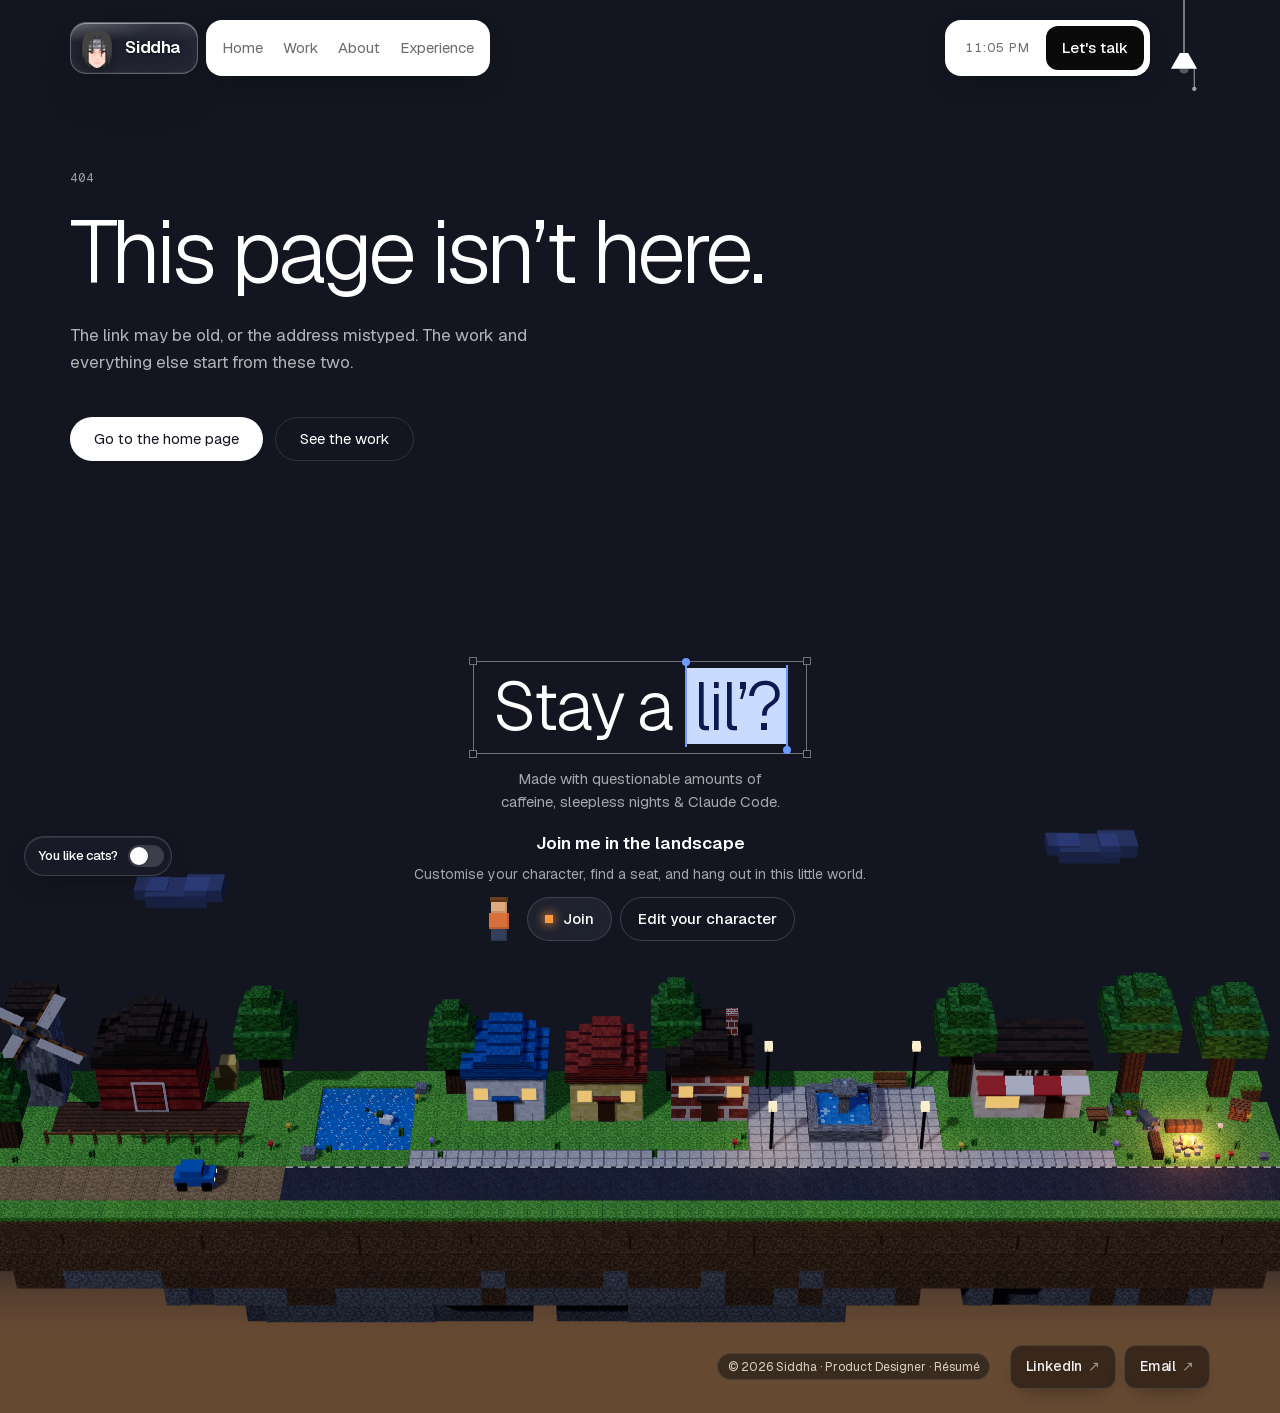
==== commit 36089501: "Home Work section: previous/next chevrons on desktop Co-Authored-By: Claude Opus 5.5 <noreply@anthro" ====
--- a/404/index.html
+++ b/404/index.html
@@ -1 +1 @@
-<!DOCTYPE html><html lang="en" class="archivo_fb1db8c6-module__tHKahq__variable geist_2a3e8324-module__XMOeAq__variable geist_mono_34594f47-module__jOBELG__variable mynerve_1ff57a8e-module__vpjd0a__variable instrument_sans_b2634caf-module__Nth_Eq__variable h-full"><head><meta charSet="utf-8"/><meta name="viewport" content="width=device-width, initial-scale=1"/><link rel="preload" as="image" href="/shared/logo.webp"/><link rel="stylesheet" href="/_next/static/chunks/0f3o_s2tjfryr.css" data-precedence="next"/><link rel="stylesheet" href="/_next/static/chunks/2bz30oyhv6aa2.css" data-precedence="next"/><link rel="stylesheet" href="/_next/static/chunks/32-ahp5nlibrk.css" data-precedence="next"/><link rel="stylesheet" href="/_next/static/chunks/1bhk3cw4v2pjk.css" data-precedence="next"/><link rel="preload" as="script" fetchPriority="low" href="/_next/static/chunks/3yfl9fgvivx3-.js"/><script src="/_next/static/chunks/11jq0c2_zavac.js" async=""></script><script src="/_next/static/chunks/196x_tfexoucg.js" async=""></script><script src="/_next/static/chunks/2_4nww4pyj1_y.js" async=""></script><script src="/_next/static/chunks/turbopack-2fgxie2dhonx-.js" async=""></script><script src="/_next/static/chunks/34f3ti51wpdht.js" async=""></script><script src="/_next/static/chunks/2tcs7qtximdkt.js" async=""></script><script src="/_next/static/chunks/18969ahm8y3x7.js" async=""></script><script src="/_next/static/chunks/2jv3t4gyo-hdj.js" async=""></script><meta name="robots" content="noindex"/><meta name="next-size-adjust" content=""/><title>Page not found — Siddha</title><meta name="description" content="Product designer at Bajaj Finserv Health. Clinical and wellness products, AI in product, and the complex workflows underneath them."/><meta property="og:title" content="Siddha — Product Designer"/><meta property="og:description" content="Product designer at Bajaj Finserv Health. Clinical and wellness products, AI in product, and the complex workflows underneath them."/><meta property="og:type" content="website"/><meta name="twitter:card" content="summary"/><meta name="twitter:title" content="Siddha — Product Designer"/><meta name="twitter:description" content="Product designer at Bajaj Finserv Health. Clinical and wellness products, AI in product, and the complex workflows underneath them."/><link rel="icon" href="/icon.png?icon.27ct7h63vqytu.png" sizes="256x256" type="image/png"/><script>try{var s=(localStorage.getItem("siddha-theme")||"").split("|"),d=new Date(),h=d.getHours(),t=(s[0]==="dark"||s[0]==="light")&&+s[1]>d.getTime()?s[0]:(h>=18||h<6?"dark":"light");var e=document.documentElement;e.dataset.theme=t;e.style.colorScheme=t}catch(x){}</script><script src="/_next/static/chunks/0cz1d0mv5g_q7.js" noModule=""></script></head><body class="min-h-full flex flex-col bg-bg text-fg"><div hidden=""><!--$--><!--/$--></div><a href="#main" class="skip-link">Skip to content</a><div aria-hidden="true" class="CatEasterEgg-module__oI5_Va__stage"></div><button type="button" role="switch" aria-checked="false" class="CatEasterEgg-module__oI5_Va__toggle"><span>You like cats?</span><span aria-hidden="true" class="CatEasterEgg-module__oI5_Va__track"><span class="CatEasterEgg-module__oI5_Va__knob"></span></span></button><div class="site relative isolate flex flex-1 flex-col overflow-x-clip"><header class="pointer-events-none fixed inset-x-0 top-0 z-50 flex items-start justify-between gap-2 px-5 pt-4 sm:px-[clamp(1.5rem,5.5vw,5rem)] sm:pt-5"><div class="pointer-events-auto flex h-14 min-w-0 items-center gap-2"><a aria-label="Siddha, back to the start" data-tone="dark" class="glass-tone liquid-glass group relative flex h-[3.25rem] items-center gap-2 rounded-2xl pl-1.5 pr-3.5 text-[1.0625rem] font-semibold tracking-tight text-[color:var(--fg)] sm:pr-4" href="/"><span data-logo="true" class="logo-tilt relative size-10" style="--tx:0;--ty:0"><img alt="" width="40" height="40" decoding="async" data-nimg="1" class="size-10 drop-shadow-[0_4px_8px_rgba(0,0,0,0.35)]" style="color:transparent" src="/shared/logo.webp"/></span><span aria-hidden="true" class="relative">Siddha</span></a><nav aria-label="Primary" class="nav-day hidden items-center md:flex rounded-2xl bg-surface p-1.5 text-ink shadow-[0_10px_30px_-12px_rgba(0,0,0,0.35)] transition-colors duration-500"><ul class="flex items-center"><li><a class="flex min-h-11 items-center rounded-lg px-2.5 text-[0.9375rem] transition-colors duration-200 hover:bg-paper focus-visible:outline-ink! text-ink-2 hover:text-ink" href="/home/">Home</a></li><li><a class="flex min-h-11 items-center rounded-lg px-2.5 text-[0.9375rem] transition-colors duration-200 hover:bg-paper focus-visible:outline-ink! text-ink-2 hover:text-ink" href="/work/">Work</a></li><li><a class="flex min-h-11 items-center rounded-lg px-2.5 text-[0.9375rem] transition-colors duration-200 hover:bg-paper focus-visible:outline-ink! text-ink-2 hover:text-ink" href="/about/">About</a></li><li><a class="flex min-h-11 items-center rounded-lg px-2.5 text-[0.9375rem] transition-colors duration-200 hover:bg-paper focus-visible:outline-ink! text-ink-2 hover:text-ink" href="/home/#experience">Experience</a></li></ul></nav></div><div class="pointer-events-auto flex shrink-0 items-start gap-0.5 sm:gap-2"><div class="nav-day flex items-center gap-1 rounded-2xl bg-surface p-1.5 text-ink shadow-[0_10px_30px_-12px_rgba(0,0,0,0.35)] transition-colors duration-500 lg:pl-3"><span class="hidden lg:contents"><span class="ls-clock px-2" aria-hidden="true"></span></span><button type="button" aria-expanded="false" aria-controls="_R_lfivdb_" aria-label="Open menu" class="inline-flex size-11 items-center justify-center rounded-xl text-ink transition-colors duration-200 hover:bg-paper focus-visible:outline-ink! md:hidden"><svg xmlns="http://www.w3.org/2000/svg" width="20" height="20" viewBox="0 0 24 24" fill="none" stroke="currentColor" stroke-width="1.8" stroke-linecap="round" stroke-linejoin="round" class="lucide lucide-menu" aria-hidden="true"><path d="M4 5h16"></path><path d="M4 12h16"></path><path d="M4 19h16"></path></svg></button><a class="inline-flex min-h-11 shrink-0 items-center whitespace-nowrap rounded-xl bg-ink px-3.5 text-[0.9375rem] font-medium sm:px-4 lg:ml-1 text-on-ink transition-transform duration-200 hover:scale-[1.03] focus-visible:outline-ink! active:scale-[0.98]" href="/home/#contact">Let&#x27;s talk</a></div><span aria-hidden="true" class="block shrink-0 transition-[width,margin] duration-300 ease-out motion-reduce:transition-none -mr-2 w-[52px] sm:mr-0"></span></div></header><div class="absolute right-3 top-0 z-50 sm:right-[clamp(1.5rem,5.5vw,5rem)]"><button type="button" aria-pressed="true" aria-label="Lamp on: light theme. Turn it off for the dark theme" title="Turn the lamp off (dark theme)" class="lamp"><svg viewBox="0 -8 32 72" width="44" height="99" aria-hidden="true"><defs><radialGradient id="lamp-glow"><stop offset="0" stop-color="var(--lamp-light)" stop-opacity="0.9"></stop><stop offset="1" stop-color="var(--lamp-light)" stop-opacity="0"></stop></radialGradient></defs><circle class="lamp-glow" cx="16" cy="46" r="15" fill="url(#lamp-glow)"></circle><line x1="16" y1="-8" x2="16" y2="31" stroke="currentColor" stroke-width="1.1" stroke-linecap="round" opacity="0.55"></line><path d="M13 30.5h6l6.5 11.5h-19z" fill="currentColor" stroke-linejoin="round"></path><path class="lamp-bulb" d="M12.5 42a3.5 3.5 0 0 0 7 0z"></path><g class="lamp-rays" stroke="currentColor" stroke-width="1.2" stroke-linecap="round"><line x1="16" y1="48" x2="16" y2="51" pathLength="1"></line><line x1="11.4" y1="46.6" x2="9.6" y2="48.8" pathLength="1"></line><line x1="20.6" y1="46.6" x2="22.4" y2="48.8" pathLength="1"></line></g><g class="lamp-pull"><line x1="23.5" y1="42" x2="23.5" y2="55" stroke="currentColor" stroke-width="0.9" stroke-linecap="round" opacity="0.5"></line><circle cx="23.5" cy="56.6" r="1.6" fill="currentColor" opacity="0.6"></circle></g></svg></button></div><div aria-hidden="true" class="h-[4.25rem] sm:h-[4.75rem]"></div><main id="main" class="flex-1"><div class="wrap pb-10 pt-16 sm:pt-24"><p class="eyebrow">404</p><h1 class="big mt-6 max-w-[12em] text-[clamp(2.2rem,7vw,5.5rem)]">This page isn’t here.</h1><p class="mt-6 max-w-[30em] text-[1.0625rem] leading-relaxed text-fg-2">The link may be old, or the address mistyped. The work and everything else start from these two.</p><div class="mt-10 flex flex-wrap gap-3"><a class="inline-flex min-h-11 items-center rounded-full bg-fg px-6 text-[0.9375rem] text-bg transition-colors duration-400 hover:bg-amber" href="/home/">Go to the home page</a><a class="inline-flex min-h-11 items-center rounded-full border border-line px-6 text-[0.9375rem] text-fg transition-colors duration-400 hover:border-fg" href="/work/">See the work</a></div></div></main><footer class="mt-24"><section aria-labelledby="stay-h" class="CityFooter-module__8IPcBa__footer"><div class="CityFooter-module__8IPcBa__stage"><div class="CityFooter-module__8IPcBa__canvas" aria-hidden="true"></div><div class="CityFooter-module__8IPcBa__head"><h2 id="stay-h" class="LiveHeading-module__ZGTRTa__heading CityFooter-module__8IPcBa__title"><span class="sr-only">Stay a lil’?</span><span class="LiveHeading-module__ZGTRTa__frame"><span aria-hidden="true" class="LiveHeading-module__ZGTRTa__line" data-line="true" style="--l:0"><span class="LiveHeading-module__ZGTRTa__ch" data-ch="true">S</span><span class="LiveHeading-module__ZGTRTa__ch" data-ch="true">t</span><span class="LiveHeading-module__ZGTRTa__ch" data-ch="true">a</span><span class="LiveHeading-module__ZGTRTa__ch" data-ch="true">y</span><span class="LiveHeading-module__ZGTRTa__ch" data-ch="true"> </span><span class="LiveHeading-module__ZGTRTa__ch" data-ch="true">a</span><span class="LiveHeading-module__ZGTRTa__ch" data-ch="true"> </span><span class="hx-selected LiveHeading-module__ZGTRTa__sel"><span class="LiveHeading-module__ZGTRTa__ch" data-ch="true">l</span><span class="LiveHeading-module__ZGTRTa__ch" data-ch="true">i</span><span class="LiveHeading-module__ZGTRTa__ch" data-ch="true">l</span><span class="LiveHeading-module__ZGTRTa__ch" data-ch="true">’</span><span class="LiveHeading-module__ZGTRTa__ch" data-ch="true">?</span><i class="hx-sel-edge is-start"></i><i class="hx-sel-edge is-end"></i></span></span><span class="LiveHeading-module__ZGTRTa__handles"><i aria-hidden="true" data-x="-1" data-y="-1"></i><i aria-hidden="true" data-x="1" data-y="-1"></i><i aria-hidden="true" data-x="-1" data-y="1"></i><button type="button" data-x="1" data-y="1" aria-label="Resize the heading: hold an arrow key, let go to spring back" tabindex="0"></button></span></span></h2><p class="CityFooter-module__8IPcBa__line">Made with questionable amounts of caffeine, sleepless nights &amp; Claude Code.</p><div class="CityFooter-module__8IPcBa__panel" data-panel="true"><div class="CityFooter-module__8IPcBa__inviteWrap"><p class="CityFooter-module__8IPcBa__inviteTitle">Join me in the landscape</p><p class="CityFooter-module__8IPcBa__soft">Customise your character, find a seat, and hang out in this little world.</p><div class="CityFooter-module__8IPcBa__actions"><span aria-hidden="true" class="CityFooter-module__8IPcBa__preview" style="--skin:#e0ac7e;--hair:#2b1d14;--shirt:#d96f3b"><i class="CityFooter-module__8IPcBa__pHair"></i><i class="CityFooter-module__8IPcBa__pHead"></i><i class="CityFooter-module__8IPcBa__pBody"></i><i class="CityFooter-module__8IPcBa__pLegs"></i></span><button type="button" class="CityFooter-module__8IPcBa__invite CityFooter-module__8IPcBa__glass"><span aria-hidden="true" class="CityFooter-module__8IPcBa__spark"></span>Join</button><button type="button" class="CityFooter-module__8IPcBa__ghost">Edit your character</button></div></div></div></div><p class="sr-only" role="status"></p><div class="CityFooter-module__8IPcBa__bubble" role="status" aria-live="polite"></div></div><div class="CityFooter-module__8IPcBa__base"><p class="CityFooter-module__8IPcBa__small">© <!-- -->2026<!-- --> <!-- -->Siddha<!-- --> · <!-- -->Product Designer<!-- --> · <a href="/home/Sathyasiddha_Pattanaik_Product_Designer_Resume.pdf" class="tap ulink hover:text-amber transition-colors duration-300">Résumé</a></p><ul class="CityFooter-module__8IPcBa__links" aria-label="Find me elsewhere"><li><a class="CityFooter-module__8IPcBa__link" href="https://www.linkedin.com/in/sathyasiddha-pattanaik/" target="_blank" rel="noopener noreferrer" aria-label="LinkedIn (opens in a new tab)">LinkedIn<span aria-hidden="true" class="CityFooter-module__8IPcBa__arrow">↗</span></a></li><li><a class="CityFooter-module__8IPcBa__link" href="mailto:sathyasiddhaux@gmail.com" aria-label="Email Siddha at sathyasiddhaux@gmail.com">Email<span aria-hidden="true" class="CityFooter-module__8IPcBa__arrow">↗</span></a></li></ul></div></section></footer><div aria-hidden="true" class="gradual-blur gradual-blur-page " style="position:fixed;pointer-events:none;opacity:0;transition:opacity 0.4s ease-out;z-index:130;height:6rem;width:100%;bottom:0;left:0;right:0"><div class="gradual-blur-inner"><div style="position:absolute;inset:0;mask-image:linear-gradient(to bottom, transparent 0%, black 20%, black 40%, transparent 60%);-webkit-mask-image:linear-gradient(to bottom, transparent 0%, black 20%, black 40%, transparent 60%);backdrop-filter:blur(0.167rem);-webkit-backdrop-filter:blur(0.167rem);opacity:1"></div><div style="position:absolute;inset:0;mask-image:linear-gradient(to bottom, transparent 20%, black 40%, black 60%, transparent 80%);-webkit-mask-image:linear-gradient(to bottom, transparent 20%, black 40%, black 60%, transparent 80%);backdrop-filter:blur(0.332rem);-webkit-backdrop-filter:blur(0.332rem);opacity:1"></div><div style="position:absolute;inset:0;mask-image:linear-gradient(to bottom, transparent 40%, black 60%, black 80%, transparent 100%);-webkit-mask-image:linear-gradient(to bottom, transparent 40%, black 60%, black 80%, transparent 100%);backdrop-filter:blur(0.754rem);-webkit-backdrop-filter:blur(0.754rem);opacity:1"></div><div style="position:absolute;inset:0;mask-image:linear-gradient(to bottom, transparent 60%, black 80%, black 100%);-webkit-mask-image:linear-gradient(to bottom, transparent 60%, black 80%, black 100%);backdrop-filter:blur(1.499rem);-webkit-backdrop-filter:blur(1.499rem);opacity:1"></div><div style="position:absolute;inset:0;mask-image:linear-gradient(to bottom, transparent 80%, black 100%);-webkit-mask-image:linear-gradient(to bottom, transparent 80%, black 100%);backdrop-filter:blur(2.000rem);-webkit-backdrop-filter:blur(2.000rem);opacity:1"></div></div></div></div><!--$--><!--/$--><script src="/_next/static/chunks/3yfl9fgvivx3-.js" id="_R_" async=""></script><script>(self.__next_f=self.__next_f||[]).push([0])</script><script>self.__next_f.push([1,"1:\"$Sreact.fragment\"\n2:I[54421,[\"/_next/static/chunks/34f3ti51wpdht.js\"],\"SmoothScroll\"]\n3:I[56439,[\"/_next/static/chunks/34f3ti51wpdht.js\"],\"PageTransition\"]\n4:I[47813,[\"/_next/static/chunks/34f3ti51wpdht.js\"],\"CatEasterEgg\"]\n5:I[39756,[\"/_next/static/chunks/34f3ti51wpdht.js\"],\"default\"]\n6:I[37457,[\"/_next/static/chunks/34f3ti51wpdht.js\"],\"default\"]\n7:I[66727,[\"/_next/static/chunks/34f3ti51wpdht.js\",\"/_next/static/chunks/2tcs7qtximdkt.js\",\"/_next/static/chunks/18969ahm8y3x7.js\",\"/_next/static/chunks/2jv3t4gyo-hdj.js\"],\"Nav\"]\n8:I[66727,[\"/_next/static/chunks/34f3ti51wpdht.js\",\"/_next/static/chunks/2tcs7qtximdkt.js\",\"/_next/static/chunks/18969ahm8y3x7.js\",\"/_next/static/chunks/2jv3t4gyo-hdj.js\"],\"NavSpacer\"]\n9:I[22016,[\"/_next/static/chunks/34f3ti51wpdht.js\",\"/_next/static/chunks/2tcs7qtximdkt.js\",\"/_next/static/chunks/18969ahm8y3x7.js\",\"/_next/static/chunks/2jv3t4gyo-hdj.js\"],\"\"]\na:I[48616,[\"/_next/static/chunks/34f3ti51wpdht.js\",\"/_next/static/chunks/2tcs7qtximdkt.js\",\"/_next/static/chunks/18969ahm8y3x7.js\",\"/_next/static/chunks/2jv3t4gyo-hdj.js\"],\"CityFooter\"]\nb:I[85064,[\"/_next/static/chunks/34f3ti51wpdht.js\",\"/_next/static/chunks/2tcs7qtximdkt.js\",\"/_next/static/chunks/18969ahm8y3x7.js\",\"/_next/static/chunks/2jv3t4gyo-hdj.js\"],\"ScrollBlur\"]\n18:I[68027,[\"/_next/static/chunks/34f3ti51wpdht.js\"],\"default\",1]\n:HL[\"/_next/static/chunks/0f3o_s2tjfryr.css\",\"style\"]\n:HL[\"/_next/static/chunks/2bz30oyhv6aa2.css\",\"style\"]\n:HL[\"/_next/static/chunks/32-ahp5nlibrk.css\",\"style\"]\n:HL[\"/_next/static/chunks/1bhk3cw4v2pjk.css\",\"style\"]\n16:X\n"])</script><script>self.__next_f.push([1,"0:{\"P\":null,\"c\":[\"\",\"_not-found\",\"\"],\"q\":\"\",\"i\":false,\"f\":[[[\"\",{\"children\":[\"/_not-found\",{\"children\":[\"__PAGE__\",{},\"$undefined\",\"$undefined\",4608]},\"$undefined\",\"$undefined\",4608]},\"$undefined\",\"$undefined\",4624],[[\"$\",\"$1\",\"c\",{\"children\":[[[\"$\",\"link\",\"0\",{\"rel\":\"stylesheet\",\"href\":\"/_next/static/chunks/0f3o_s2tjfryr.css\",\"precedence\":\"next\",\"crossOrigin\":\"$undefined\",\"nonce\":\"$undefined\"}],[\"$\",\"link\",\"1\",{\"rel\":\"stylesheet\",\"href\":\"/_next/static/chunks/2bz30oyhv6aa2.css\",\"precedence\":\"next\",\"crossOrigin\":\"$undefined\",\"nonce\":\"$undefined\"}],[\"$\",\"script\",\"script-0\",{\"src\":\"/_next/static/chunks/34f3ti51wpdht.js\",\"async\":true,\"nonce\":\"$undefined\"}]],[\"$\",\"html\",null,{\"lang\":\"en\",\"className\":\"archivo_fb1db8c6-module__tHKahq__variable geist_2a3e8324-module__XMOeAq__variable geist_mono_34594f47-module__jOBELG__variable mynerve_1ff57a8e-module__vpjd0a__variable instrument_sans_b2634caf-module__Nth_Eq__variable h-full\",\"suppressHydrationWarning\":true,\"children\":[[\"$\",\"head\",null,{\"children\":[\"$\",\"script\",null,{\"dangerouslySetInnerHTML\":{\"__html\":\"try{var s=(localStorage.getItem(\\\"siddha-theme\\\")||\\\"\\\").split(\\\"|\\\"),d=new Date(),h=d.getHours(),t=(s[0]===\\\"dark\\\"||s[0]===\\\"light\\\")\u0026\u0026+s[1]\u003ed.getTime()?s[0]:(h\u003e=18||h\u003c6?\\\"dark\\\":\\\"light\\\");var e=document.documentElement;e.dataset.theme=t;e.style.colorScheme=t}catch(x){}\"}}]}],[\"$\",\"body\",null,{\"className\":\"min-h-full flex flex-col bg-bg text-fg\",\"children\":[[\"$\",\"a\",null,{\"href\":\"#main\",\"className\":\"skip-link\",\"children\":\"Skip to content\"}],[\"$\",\"$L2\",null,{}],[\"$\",\"$L3\",null,{}],[\"$\",\"$L4\",null,{}],[\"$\",\"$L5\",null,{\"parallelRouterKey\":\"children\",\"error\":\"$undefined\",\"errorStyles\":\"$undefined\",\"errorScripts\":\"$undefined\",\"template\":[\"$\",\"$L6\",null,{}],\"templateStyles\":\"$undefined\",\"templateScripts\":\"$undefined\",\"notFound\":[[\"$\",\"div\",null,{\"className\":\"site relative isolate flex flex-1 flex-col overflow-x-clip\",\"children\":[[\"$\",\"$L7\",null,{}],[\"$\",\"$L8\",null,{}],[\"$\",\"main\",null,{\"id\":\"main\",\"className\":\"flex-1\",\"children\":[\"$\",\"div\",null,{\"className\":\"wrap pb-10 pt-16 sm:pt-24\",\"children\":[[\"$\",\"p\",null,{\"className\":\"eyebrow\",\"children\":\"404\"}],[\"$\",\"h1\",null,{\"className\":\"big mt-6 max-w-[12em] text-[clamp(2.2rem,7vw,5.5rem)]\",\"children\":\"This page isn’t here.\"}],[\"$\",\"p\",null,{\"className\":\"mt-6 max-w-[30em] text-[1.0625rem] leading-relaxed text-fg-2\",\"children\":\"The link may be old, or the address mistyped. The work and everything else start from these two.\"}],[\"$\",\"div\",null,{\"className\":\"mt-10 flex flex-wrap gap-3\",\"children\":[[\"$\",\"$L9\",null,{\"href\":\"/home\",\"className\":\"inline-flex min-h-11 items-center rounded-full bg-fg px-6 text-[0.9375rem] text-bg transition-colors duration-400 hover:bg-amber\",\"children\":\"Go to the home page\"}],[\"$\",\"$L9\",null,{\"href\":\"/work\",\"className\":\"inline-flex min-h-11 items-center rounded-full border border-line px-6 text-[0.9375rem] text-fg transition-colors duration-400 hover:border-fg\",\"children\":\"See the work\"}]]}]]}]}],[\"$\",\"footer\",null,{\"className\":\"mt-24\",\"children\":[\"$\",\"$La\",null,{\"extra\":[\" · \",[\"$\",\"a\",null,{\"href\":\"/home/Sathyasiddha_Pattanaik_Product_Designer_Resume.pdf\",\"className\":\"tap ulink hover:text-amber transition-colors duration-300\",\"children\":\"Résumé\"}]]}]}],[\"$\",\"$Lb\",null,{}]]}],[[\"$\",\"link\",\"0\",{\"rel\":\"stylesheet\",\"href\":\"/_next/static/chunks/32-ahp5nlibrk.css\",\"precedence\":\"next\",\"crossOrigin\":\"$undefined\",\"nonce\":\"$undefined\"}],[\"$\",\"link\",\"1\",{\"rel\":\"stylesheet\",\"href\":\"/_next/static/chunks/1bhk3cw4v2pjk.css\",\"precedence\":\"next\",\"crossOrigin\":\"$undefined\",\"nonce\":\"$undefined\"}]]],\"forbidden\":\"$undefined\",\"unauthorized\":\"$undefined\"}]]}]]}]]}],{\"children\":[[\"$\",\"$1\",\"c\",{\"children\":[null,[\"$\",\"$L5\",null,{\"parallelRouterKey\":\"children\",\"error\":\"$undefined\",\"errorStyles\":\"$undefined\",\"errorScripts\":\"$undefined\",\"template\":[\"$\",\"$L6\",null,{}],\"templateStyles\":\"$undefined\",\"templateScripts\":\"$undefined\",\"notFound\":\"$undefined\",\"forbidden\":\"$undefined\",\"unauthorized\":\"$undefined\"}]]}],{\"children\":[[\"$\",\"$1\",\"c\",{\"children\":[[\"$\",\"div\",null,{\"className\":\"site relative isolate flex flex-1 flex-col overflow-x-clip\",\"children\":[[\"$\",\"$L7\",null,{}],[\"$\",\"$L8\",null,{}],[\"$\",\"main\",null,{\"id\":\"main\",\"className\":\"flex-1\",\"children\":[\"$\",\"div\",null,{\"className\":\"wrap pb-10 pt-16 sm:pt-24\",\"children\":[[\"$\",\"p\",null,{\"className\":\"eyebrow\",\"children\":\"404\"}],[\"$\",\"h1\",null,{\"className\":\"big mt-6 max-w-[12em] text-[clamp(2.2rem,7vw,5.5rem)]\",\"children\":\"This page isn’t here.\"}],[\"$\",\"p\",null,{\"className\":\"mt-6 max-w-[30em] text-[1.0625rem] leading-relaxed text-fg-2\",\"children\":\"The link may be old, or the address mistyped. The work and everything else start from these two.\"}],[\"$\",\"div\",null,{\"className\":\"mt-10 flex flex-wrap gap-3\",\"children\":[\"$Lc\",\"$Ld\"]}]]}]}],\"$Le\",\"$Lf\"]}],[\"$L10\",\"$L11\",\"$L12\",\"$L13\",\"$L14\"],\"$L15\"]}],{},null,false,null]},null,false,\"$16\"]},null,false,null],\"$L17\",false]],\"m\":\"$undefined\",\"G\":[\"$18\",[\"$L19\",\"$L1a\"]],\"S\":true,\"h\":null,\"r\":\"$undefined\",\"s\":\"$undefined\",\"a\":\"$undefined\",\"l\":\"$undefined\",\"p\":\"$undefined\",\"d\":\"$undefined\",\"b\":\"sF5ar3EIOtB-LdFttC0UZ\"}\n"])</script><script>self.__next_f.push([1,"1b:I[97367,[\"/_next/static/chunks/34f3ti51wpdht.js\"],\"OutletBoundary\"]\n1c:\"$Sreact.suspense\"\n1e:I[97367,[\"/_next/static/chunks/34f3ti51wpdht.js\"],\"ViewportBoundary\"]\n20:I[97367,[\"/_next/static/chunks/34f3ti51wpdht.js\"],\"MetadataBoundary\"]\nc:[\"$\",\"$L9\",null,{\"href\":\"/home\",\"className\":\"inline-flex min-h-11 items-center rounded-full bg-fg px-6 text-[0.9375rem] text-bg transition-colors duration-400 hover:bg-amber\",\"children\":\"Go to the home page\"}]\nd:[\"$\",\"$L9\",null,{\"href\":\"/work\",\"className\":\"inline-flex min-h-11 items-center rounded-full border border-line px-6 text-[0.9375rem] text-fg transition-colors duration-400 hover:border-fg\",\"children\":\"See the work\"}]\ne:[\"$\",\"footer\",null,{\"className\":\"mt-24\",\"children\":[\"$\",\"$La\",null,{\"extra\":[\" · \",[\"$\",\"a\",null,{\"href\":\"/home/Sathyasiddha_Pattanaik_Product_Designer_Resume.pdf\",\"className\":\"tap ulink hover:text-amber transition-colors duration-300\",\"children\":\"Résumé\"}]]}]}]\nf:[\"$\",\"$Lb\",null,{}]\n10:[\"$\",\"link\",\"0\",{\"rel\":\"stylesheet\",\"href\":\"/_next/static/chunks/32-ahp5nlibrk.css\",\"precedence\":\"next\",\"crossOrigin\":\"$undefined\",\"nonce\":\"$undefined\"}]\n11:[\"$\",\"link\",\"1\",{\"rel\":\"stylesheet\",\"href\":\"/_next/static/chunks/1bhk3cw4v2pjk.css\",\"precedence\":\"next\",\"crossOrigin\":\"$undefined\",\"nonce\":\"$undefined\"}]\n12:[\"$\",\"script\",\"script-0\",{\"src\":\"/_next/static/chunks/2tcs7qtximdkt.js\",\"async\":true,\"nonce\":\"$undefined\"}]\n13:[\"$\",\"script\",\"script-1\",{\"src\":\"/_next/static/chunks/18969ahm8y3x7.js\",\"async\":true,\"nonce\":\"$undefined\"}]\n14:[\"$\",\"script\",\"script-2\",{\"src\":\"/_next/static/chunks/2jv3t4gyo-hdj.js\",\"async\":true,\"nonce\":\"$undefined\"}]\n15:[\"$\",\"$L1b\",null,{\"children\":[\"$\",\"$1c\",null,{\"name\":\"Next.MetadataOutlet\",\"children\":\"$@1d\"}]}]\n17:[\"$\",\"$1\",\"h\",{\"children\":[[\"$\",\"meta\",null,{\"name\":\"robots\",\"content\":\"noindex\"}],[\"$\",\"$L1e\",null,{\"children\":\"$L1f\"}],[\"$\",\"div\",null,{\"hidden\":true,\"children\":[\"$\",\"$L20\",null,{\"children\":[\"$\",\"$1c\",null,{\"name\":\"Next.Metadata\",\"children\":\"$L21\"}]}]}],[\"$\",\"meta\",null,{\"name\":\"next-size-adjust\",\"content\":\"\"}]]}]\n19:[\"$\",\"link\",\"0\",{\"rel\":\"stylesheet\",\"href\":\"/_next/static/chunks/0f3o_s2tjfryr.css\",\"precedence\":\"next\",\"crossOrigin\":\"$undefined\",\"nonce\":\"$undefined\"}]\n1a:[\"$\",\"link\",\"1\",{\"rel\":\"stylesheet\",\"href\":\"/_next/static/chunks/2bz30oyhv6aa2.css\",\"precedence\":\"next\",\"crossOrigin\":\"$undefined\",\"nonce\":\"$undefined\"}]\n"])</script><script>self.__next_f.push([1,"16:C\n1f:[[\"$\",\"meta\",\"0\",{\"charSet\":\"utf-8\"}],[\"$\",\"meta\",\"1\",{\"name\":\"viewport\",\"content\":\"width=device-width, initial-scale=1\"}]]\n"])</script><script>self.__next_f.push([1,"22:I[27201,[\"/_next/static/chunks/34f3ti51wpdht.js\"],\"IconMark\"]\n1d:null\n21:[[\"$\",\"title\",\"0\",{\"children\":\"Page not found — Siddha\"}],[\"$\",\"meta\",\"1\",{\"name\":\"description\",\"content\":\"Product designer at Bajaj Finserv Health. Clinical and wellness products, AI in product, and the complex workflows underneath them.\"}],[\"$\",\"meta\",\"2\",{\"property\":\"og:title\",\"content\":\"Siddha — Product Designer\"}],[\"$\",\"meta\",\"3\",{\"property\":\"og:description\",\"content\":\"Product designer at Bajaj Finserv Health. Clinical and wellness products, AI in product, and the complex workflows underneath them.\"}],[\"$\",\"meta\",\"4\",{\"property\":\"og:type\",\"content\":\"website\"}],[\"$\",\"meta\",\"5\",{\"name\":\"twitter:card\",\"content\":\"summary\"}],[\"$\",\"meta\",\"6\",{\"name\":\"twitter:title\",\"content\":\"Siddha — Product Designer\"}],[\"$\",\"meta\",\"7\",{\"name\":\"twitter:description\",\"content\":\"Product designer at Bajaj Finserv Health. Clinical and wellness products, AI in product, and the complex workflows underneath them.\"}],[\"$\",\"link\",\"8\",{\"rel\":\"icon\",\"href\":\"/icon.png?icon.27ct7h63vqytu.png\",\"sizes\":\"256x256\",\"type\":\"image/png\"}],[\"$\",\"$L22\",\"9\",{}]]\n"])</script></body></html>+<!DOCTYPE html><html lang="en" class="archivo_fb1db8c6-module__tHKahq__variable geist_2a3e8324-module__XMOeAq__variable geist_mono_34594f47-module__jOBELG__variable mynerve_1ff57a8e-module__vpjd0a__variable instrument_sans_b2634caf-module__Nth_Eq__variable h-full"><head><meta charSet="utf-8"/><meta name="viewport" content="width=device-width, initial-scale=1"/><link rel="preload" as="image" href="/shared/logo.webp"/><link rel="stylesheet" href="/_next/static/chunks/0f3o_s2tjfryr.css" data-precedence="next"/><link rel="stylesheet" href="/_next/static/chunks/2bz30oyhv6aa2.css" data-precedence="next"/><link rel="stylesheet" href="/_next/static/chunks/3t4kck6pyvhwv.css" data-precedence="next"/><link rel="stylesheet" href="/_next/static/chunks/1bhk3cw4v2pjk.css" data-precedence="next"/><link rel="preload" as="script" fetchPriority="low" href="/_next/static/chunks/3yfl9fgvivx3-.js"/><script src="/_next/static/chunks/11jq0c2_zavac.js" async=""></script><script src="/_next/static/chunks/196x_tfexoucg.js" async=""></script><script src="/_next/static/chunks/2_4nww4pyj1_y.js" async=""></script><script src="/_next/static/chunks/turbopack-2fgxie2dhonx-.js" async=""></script><script src="/_next/static/chunks/34f3ti51wpdht.js" async=""></script><script src="/_next/static/chunks/2tcs7qtximdkt.js" async=""></script><script src="/_next/static/chunks/18969ahm8y3x7.js" async=""></script><script src="/_next/static/chunks/2jv3t4gyo-hdj.js" async=""></script><meta name="robots" content="noindex"/><meta name="next-size-adjust" content=""/><title>Page not found — Siddha</title><meta name="description" content="Product designer at Bajaj Finserv Health. Clinical and wellness products, AI in product, and the complex workflows underneath them."/><meta property="og:title" content="Siddha — Product Designer"/><meta property="og:description" content="Product designer at Bajaj Finserv Health. Clinical and wellness products, AI in product, and the complex workflows underneath them."/><meta property="og:type" content="website"/><meta name="twitter:card" content="summary"/><meta name="twitter:title" content="Siddha — Product Designer"/><meta name="twitter:description" content="Product designer at Bajaj Finserv Health. Clinical and wellness products, AI in product, and the complex workflows underneath them."/><link rel="icon" href="/icon.png?icon.27ct7h63vqytu.png" sizes="256x256" type="image/png"/><script>try{var s=(localStorage.getItem("siddha-theme")||"").split("|"),d=new Date(),h=d.getHours(),t=(s[0]==="dark"||s[0]==="light")&&+s[1]>d.getTime()?s[0]:(h>=18||h<6?"dark":"light");var e=document.documentElement;e.dataset.theme=t;e.style.colorScheme=t}catch(x){}</script><script src="/_next/static/chunks/0cz1d0mv5g_q7.js" noModule=""></script></head><body class="min-h-full flex flex-col bg-bg text-fg"><div hidden=""><!--$--><!--/$--></div><a href="#main" class="skip-link">Skip to content</a><div aria-hidden="true" class="CatEasterEgg-module__oI5_Va__stage"></div><button type="button" role="switch" aria-checked="false" class="CatEasterEgg-module__oI5_Va__toggle"><span>You like cats?</span><span aria-hidden="true" class="CatEasterEgg-module__oI5_Va__track"><span class="CatEasterEgg-module__oI5_Va__knob"></span></span></button><div class="site relative isolate flex flex-1 flex-col overflow-x-clip"><header class="pointer-events-none fixed inset-x-0 top-0 z-50 flex items-start justify-between gap-2 px-5 pt-4 sm:px-[clamp(1.5rem,5.5vw,5rem)] sm:pt-5"><div class="pointer-events-auto flex h-14 min-w-0 items-center gap-2"><a aria-label="Siddha, back to the start" data-tone="dark" class="glass-tone liquid-glass group relative flex h-[3.25rem] items-center gap-2 rounded-2xl pl-1.5 pr-3.5 text-[1.0625rem] font-semibold tracking-tight text-[color:var(--fg)] sm:pr-4" href="/"><span data-logo="true" class="logo-tilt relative size-10" style="--tx:0;--ty:0"><img alt="" width="40" height="40" decoding="async" data-nimg="1" class="size-10 drop-shadow-[0_4px_8px_rgba(0,0,0,0.35)]" style="color:transparent" src="/shared/logo.webp"/></span><span aria-hidden="true" class="relative">Siddha</span></a><nav aria-label="Primary" class="nav-day hidden items-center md:flex rounded-2xl bg-surface p-1.5 text-ink shadow-[0_10px_30px_-12px_rgba(0,0,0,0.35)] transition-colors duration-500"><ul class="flex items-center"><li><a class="flex min-h-11 items-center rounded-lg px-2.5 text-[0.9375rem] transition-colors duration-200 hover:bg-paper focus-visible:outline-ink! text-ink-2 hover:text-ink" href="/home/">Home</a></li><li><a class="flex min-h-11 items-center rounded-lg px-2.5 text-[0.9375rem] transition-colors duration-200 hover:bg-paper focus-visible:outline-ink! text-ink-2 hover:text-ink" href="/work/">Work</a></li><li><a class="flex min-h-11 items-center rounded-lg px-2.5 text-[0.9375rem] transition-colors duration-200 hover:bg-paper focus-visible:outline-ink! text-ink-2 hover:text-ink" href="/about/">About</a></li><li><a class="flex min-h-11 items-center rounded-lg px-2.5 text-[0.9375rem] transition-colors duration-200 hover:bg-paper focus-visible:outline-ink! text-ink-2 hover:text-ink" href="/home/#experience">Experience</a></li></ul></nav></div><div class="pointer-events-auto flex shrink-0 items-start gap-0.5 sm:gap-2"><div class="nav-day flex items-center gap-1 rounded-2xl bg-surface p-1.5 text-ink shadow-[0_10px_30px_-12px_rgba(0,0,0,0.35)] transition-colors duration-500 lg:pl-3"><span class="hidden lg:contents"><span class="ls-clock px-2" aria-hidden="true"></span></span><button type="button" aria-expanded="false" aria-controls="_R_lfivdb_" aria-label="Open menu" class="inline-flex size-11 items-center justify-center rounded-xl text-ink transition-colors duration-200 hover:bg-paper focus-visible:outline-ink! md:hidden"><svg xmlns="http://www.w3.org/2000/svg" width="20" height="20" viewBox="0 0 24 24" fill="none" stroke="currentColor" stroke-width="1.8" stroke-linecap="round" stroke-linejoin="round" class="lucide lucide-menu" aria-hidden="true"><path d="M4 5h16"></path><path d="M4 12h16"></path><path d="M4 19h16"></path></svg></button><a class="inline-flex min-h-11 shrink-0 items-center whitespace-nowrap rounded-xl bg-ink px-3.5 text-[0.9375rem] font-medium sm:px-4 lg:ml-1 text-on-ink transition-transform duration-200 hover:scale-[1.03] focus-visible:outline-ink! active:scale-[0.98]" href="/home/#contact">Let&#x27;s talk</a></div><span aria-hidden="true" class="block shrink-0 transition-[width,margin] duration-300 ease-out motion-reduce:transition-none -mr-2 w-[52px] sm:mr-0"></span></div></header><div class="absolute right-3 top-0 z-50 sm:right-[clamp(1.5rem,5.5vw,5rem)]"><button type="button" aria-pressed="true" aria-label="Lamp on: light theme. Turn it off for the dark theme" title="Turn the lamp off (dark theme)" class="lamp"><svg viewBox="0 -8 32 72" width="44" height="99" aria-hidden="true"><defs><radialGradient id="lamp-glow"><stop offset="0" stop-color="var(--lamp-light)" stop-opacity="0.9"></stop><stop offset="1" stop-color="var(--lamp-light)" stop-opacity="0"></stop></radialGradient></defs><circle class="lamp-glow" cx="16" cy="46" r="15" fill="url(#lamp-glow)"></circle><line x1="16" y1="-8" x2="16" y2="31" stroke="currentColor" stroke-width="1.1" stroke-linecap="round" opacity="0.55"></line><path d="M13 30.5h6l6.5 11.5h-19z" fill="currentColor" stroke-linejoin="round"></path><path class="lamp-bulb" d="M12.5 42a3.5 3.5 0 0 0 7 0z"></path><g class="lamp-rays" stroke="currentColor" stroke-width="1.2" stroke-linecap="round"><line x1="16" y1="48" x2="16" y2="51" pathLength="1"></line><line x1="11.4" y1="46.6" x2="9.6" y2="48.8" pathLength="1"></line><line x1="20.6" y1="46.6" x2="22.4" y2="48.8" pathLength="1"></line></g><g class="lamp-pull"><line x1="23.5" y1="42" x2="23.5" y2="55" stroke="currentColor" stroke-width="0.9" stroke-linecap="round" opacity="0.5"></line><circle cx="23.5" cy="56.6" r="1.6" fill="currentColor" opacity="0.6"></circle></g></svg></button></div><div aria-hidden="true" class="h-[4.25rem] sm:h-[4.75rem]"></div><main id="main" class="flex-1"><div class="wrap pb-10 pt-16 sm:pt-24"><p class="eyebrow">404</p><h1 class="big mt-6 max-w-[12em] text-[clamp(2.2rem,7vw,5.5rem)]">This page isn’t here.</h1><p class="mt-6 max-w-[30em] text-[1.0625rem] leading-relaxed text-fg-2">The link may be old, or the address mistyped. The work and everything else start from these two.</p><div class="mt-10 flex flex-wrap gap-3"><a class="inline-flex min-h-11 items-center rounded-full bg-fg px-6 text-[0.9375rem] text-bg transition-colors duration-400 hover:bg-amber" href="/home/">Go to the home page</a><a class="inline-flex min-h-11 items-center rounded-full border border-line px-6 text-[0.9375rem] text-fg transition-colors duration-400 hover:border-fg" href="/work/">See the work</a></div></div></main><footer class="mt-24"><section aria-labelledby="stay-h" class="CityFooter-module__8IPcBa__footer"><div class="CityFooter-module__8IPcBa__stage"><div class="CityFooter-module__8IPcBa__canvas" aria-hidden="true"></div><div class="CityFooter-module__8IPcBa__head"><h2 id="stay-h" class="LiveHeading-module__ZGTRTa__heading CityFooter-module__8IPcBa__title"><span class="sr-only">Stay a lil’?</span><span class="LiveHeading-module__ZGTRTa__frame"><span aria-hidden="true" class="LiveHeading-module__ZGTRTa__line" data-line="true" style="--l:0"><span class="LiveHeading-module__ZGTRTa__ch" data-ch="true">S</span><span class="LiveHeading-module__ZGTRTa__ch" data-ch="true">t</span><span class="LiveHeading-module__ZGTRTa__ch" data-ch="true">a</span><span class="LiveHeading-module__ZGTRTa__ch" data-ch="true">y</span><span class="LiveHeading-module__ZGTRTa__ch" data-ch="true"> </span><span class="LiveHeading-module__ZGTRTa__ch" data-ch="true">a</span><span class="LiveHeading-module__ZGTRTa__ch" data-ch="true"> </span><span class="hx-selected LiveHeading-module__ZGTRTa__sel"><span class="LiveHeading-module__ZGTRTa__ch" data-ch="true">l</span><span class="LiveHeading-module__ZGTRTa__ch" data-ch="true">i</span><span class="LiveHeading-module__ZGTRTa__ch" data-ch="true">l</span><span class="LiveHeading-module__ZGTRTa__ch" data-ch="true">’</span><span class="LiveHeading-module__ZGTRTa__ch" data-ch="true">?</span><i class="hx-sel-edge is-start"></i><i class="hx-sel-edge is-end"></i></span></span><span class="LiveHeading-module__ZGTRTa__handles"><i aria-hidden="true" data-x="-1" data-y="-1"></i><i aria-hidden="true" data-x="1" data-y="-1"></i><i aria-hidden="true" data-x="-1" data-y="1"></i><button type="button" data-x="1" data-y="1" aria-label="Resize the heading: hold an arrow key, let go to spring back" tabindex="0"></button></span></span></h2><p class="CityFooter-module__8IPcBa__line">Made with questionable amounts of caffeine, sleepless nights &amp; Claude Code.</p><div class="CityFooter-module__8IPcBa__panel" data-panel="true"><div class="CityFooter-module__8IPcBa__inviteWrap"><p class="CityFooter-module__8IPcBa__inviteTitle">Join me in the landscape</p><p class="CityFooter-module__8IPcBa__soft">Customise your character, find a seat, and hang out in this little world.</p><div class="CityFooter-module__8IPcBa__actions"><span aria-hidden="true" class="CityFooter-module__8IPcBa__preview" style="--skin:#e0ac7e;--hair:#2b1d14;--shirt:#d96f3b"><i class="CityFooter-module__8IPcBa__pHair"></i><i class="CityFooter-module__8IPcBa__pHead"></i><i class="CityFooter-module__8IPcBa__pBody"></i><i class="CityFooter-module__8IPcBa__pLegs"></i></span><button type="button" class="CityFooter-module__8IPcBa__invite CityFooter-module__8IPcBa__glass"><span aria-hidden="true" class="CityFooter-module__8IPcBa__spark"></span>Join</button><button type="button" class="CityFooter-module__8IPcBa__ghost">Edit your character</button></div></div></div></div><p class="sr-only" role="status"></p><div class="CityFooter-module__8IPcBa__bubble" role="status" aria-live="polite"></div></div><div class="CityFooter-module__8IPcBa__base"><p class="CityFooter-module__8IPcBa__small">© <!-- -->2026<!-- --> <!-- -->Siddha<!-- --> · <!-- -->Product Designer<!-- --> · <a href="/home/Sathyasiddha_Pattanaik_Product_Designer_Resume.pdf" class="tap ulink hover:text-amber transition-colors duration-300">Résumé</a></p><ul class="CityFooter-module__8IPcBa__links" aria-label="Find me elsewhere"><li><a class="CityFooter-module__8IPcBa__link" href="https://www.linkedin.com/in/sathyasiddha-pattanaik/" target="_blank" rel="noopener noreferrer" aria-label="LinkedIn (opens in a new tab)">LinkedIn<span aria-hidden="true" class="CityFooter-module__8IPcBa__arrow">↗</span></a></li><li><a class="CityFooter-module__8IPcBa__link" href="mailto:sathyasiddhaux@gmail.com" aria-label="Email Siddha at sathyasiddhaux@gmail.com">Email<span aria-hidden="true" class="CityFooter-module__8IPcBa__arrow">↗</span></a></li></ul></div></section></footer><div aria-hidden="true" class="gradual-blur gradual-blur-page " style="position:fixed;pointer-events:none;opacity:0;transition:opacity 0.4s ease-out;z-index:130;height:6rem;width:100%;bottom:0;left:0;right:0"><div class="gradual-blur-inner"><div style="position:absolute;inset:0;mask-image:linear-gradient(to bottom, transparent 0%, black 20%, black 40%, transparent 60%);-webkit-mask-image:linear-gradient(to bottom, transparent 0%, black 20%, black 40%, transparent 60%);backdrop-filter:blur(0.167rem);-webkit-backdrop-filter:blur(0.167rem);opacity:1"></div><div style="position:absolute;inset:0;mask-image:linear-gradient(to bottom, transparent 20%, black 40%, black 60%, transparent 80%);-webkit-mask-image:linear-gradient(to bottom, transparent 20%, black 40%, black 60%, transparent 80%);backdrop-filter:blur(0.332rem);-webkit-backdrop-filter:blur(0.332rem);opacity:1"></div><div style="position:absolute;inset:0;mask-image:linear-gradient(to bottom, transparent 40%, black 60%, black 80%, transparent 100%);-webkit-mask-image:linear-gradient(to bottom, transparent 40%, black 60%, black 80%, transparent 100%);backdrop-filter:blur(0.754rem);-webkit-backdrop-filter:blur(0.754rem);opacity:1"></div><div style="position:absolute;inset:0;mask-image:linear-gradient(to bottom, transparent 60%, black 80%, black 100%);-webkit-mask-image:linear-gradient(to bottom, transparent 60%, black 80%, black 100%);backdrop-filter:blur(1.499rem);-webkit-backdrop-filter:blur(1.499rem);opacity:1"></div><div style="position:absolute;inset:0;mask-image:linear-gradient(to bottom, transparent 80%, black 100%);-webkit-mask-image:linear-gradient(to bottom, transparent 80%, black 100%);backdrop-filter:blur(2.000rem);-webkit-backdrop-filter:blur(2.000rem);opacity:1"></div></div></div></div><!--$--><!--/$--><script src="/_next/static/chunks/3yfl9fgvivx3-.js" id="_R_" async=""></script><script>(self.__next_f=self.__next_f||[]).push([0])</script><script>self.__next_f.push([1,"1:\"$Sreact.fragment\"\n2:I[54421,[\"/_next/static/chunks/34f3ti51wpdht.js\"],\"SmoothScroll\"]\n3:I[56439,[\"/_next/static/chunks/34f3ti51wpdht.js\"],\"PageTransition\"]\n4:I[47813,[\"/_next/static/chunks/34f3ti51wpdht.js\"],\"CatEasterEgg\"]\n5:I[39756,[\"/_next/static/chunks/34f3ti51wpdht.js\"],\"default\"]\n6:I[37457,[\"/_next/static/chunks/34f3ti51wpdht.js\"],\"default\"]\n7:I[66727,[\"/_next/static/chunks/34f3ti51wpdht.js\",\"/_next/static/chunks/2tcs7qtximdkt.js\",\"/_next/static/chunks/18969ahm8y3x7.js\",\"/_next/static/chunks/2jv3t4gyo-hdj.js\"],\"Nav\"]\n8:I[66727,[\"/_next/static/chunks/34f3ti51wpdht.js\",\"/_next/static/chunks/2tcs7qtximdkt.js\",\"/_next/static/chunks/18969ahm8y3x7.js\",\"/_next/static/chunks/2jv3t4gyo-hdj.js\"],\"NavSpacer\"]\n9:I[22016,[\"/_next/static/chunks/34f3ti51wpdht.js\",\"/_next/static/chunks/2tcs7qtximdkt.js\",\"/_next/static/chunks/18969ahm8y3x7.js\",\"/_next/static/chunks/2jv3t4gyo-hdj.js\"],\"\"]\na:I[48616,[\"/_next/static/chunks/34f3ti51wpdht.js\",\"/_next/static/chunks/2tcs7qtximdkt.js\",\"/_next/static/chunks/18969ahm8y3x7.js\",\"/_next/static/chunks/2jv3t4gyo-hdj.js\"],\"CityFooter\"]\nb:I[85064,[\"/_next/static/chunks/34f3ti51wpdht.js\",\"/_next/static/chunks/2tcs7qtximdkt.js\",\"/_next/static/chunks/18969ahm8y3x7.js\",\"/_next/static/chunks/2jv3t4gyo-hdj.js\"],\"ScrollBlur\"]\n18:I[68027,[\"/_next/static/chunks/34f3ti51wpdht.js\"],\"default\",1]\n:HL[\"/_next/static/chunks/0f3o_s2tjfryr.css\",\"style\"]\n:HL[\"/_next/static/chunks/2bz30oyhv6aa2.css\",\"style\"]\n:HL[\"/_next/static/chunks/3t4kck6pyvhwv.css\",\"style\"]\n:HL[\"/_next/static/chunks/1bhk3cw4v2pjk.css\",\"style\"]\n16:X\n"])</script><script>self.__next_f.push([1,"0:{\"P\":null,\"c\":[\"\",\"_not-found\",\"\"],\"q\":\"\",\"i\":false,\"f\":[[[\"\",{\"children\":[\"/_not-found\",{\"children\":[\"__PAGE__\",{},\"$undefined\",\"$undefined\",4608]},\"$undefined\",\"$undefined\",4608]},\"$undefined\",\"$undefined\",4624],[[\"$\",\"$1\",\"c\",{\"children\":[[[\"$\",\"link\",\"0\",{\"rel\":\"stylesheet\",\"href\":\"/_next/static/chunks/0f3o_s2tjfryr.css\",\"precedence\":\"next\",\"crossOrigin\":\"$undefined\",\"nonce\":\"$undefined\"}],[\"$\",\"link\",\"1\",{\"rel\":\"stylesheet\",\"href\":\"/_next/static/chunks/2bz30oyhv6aa2.css\",\"precedence\":\"next\",\"crossOrigin\":\"$undefined\",\"nonce\":\"$undefined\"}],[\"$\",\"script\",\"script-0\",{\"src\":\"/_next/static/chunks/34f3ti51wpdht.js\",\"async\":true,\"nonce\":\"$undefined\"}]],[\"$\",\"html\",null,{\"lang\":\"en\",\"className\":\"archivo_fb1db8c6-module__tHKahq__variable geist_2a3e8324-module__XMOeAq__variable geist_mono_34594f47-module__jOBELG__variable mynerve_1ff57a8e-module__vpjd0a__variable instrument_sans_b2634caf-module__Nth_Eq__variable h-full\",\"suppressHydrationWarning\":true,\"children\":[[\"$\",\"head\",null,{\"children\":[\"$\",\"script\",null,{\"dangerouslySetInnerHTML\":{\"__html\":\"try{var s=(localStorage.getItem(\\\"siddha-theme\\\")||\\\"\\\").split(\\\"|\\\"),d=new Date(),h=d.getHours(),t=(s[0]===\\\"dark\\\"||s[0]===\\\"light\\\")\u0026\u0026+s[1]\u003ed.getTime()?s[0]:(h\u003e=18||h\u003c6?\\\"dark\\\":\\\"light\\\");var e=document.documentElement;e.dataset.theme=t;e.style.colorScheme=t}catch(x){}\"}}]}],[\"$\",\"body\",null,{\"className\":\"min-h-full flex flex-col bg-bg text-fg\",\"children\":[[\"$\",\"a\",null,{\"href\":\"#main\",\"className\":\"skip-link\",\"children\":\"Skip to content\"}],[\"$\",\"$L2\",null,{}],[\"$\",\"$L3\",null,{}],[\"$\",\"$L4\",null,{}],[\"$\",\"$L5\",null,{\"parallelRouterKey\":\"children\",\"error\":\"$undefined\",\"errorStyles\":\"$undefined\",\"errorScripts\":\"$undefined\",\"template\":[\"$\",\"$L6\",null,{}],\"templateStyles\":\"$undefined\",\"templateScripts\":\"$undefined\",\"notFound\":[[\"$\",\"div\",null,{\"className\":\"site relative isolate flex flex-1 flex-col overflow-x-clip\",\"children\":[[\"$\",\"$L7\",null,{}],[\"$\",\"$L8\",null,{}],[\"$\",\"main\",null,{\"id\":\"main\",\"className\":\"flex-1\",\"children\":[\"$\",\"div\",null,{\"className\":\"wrap pb-10 pt-16 sm:pt-24\",\"children\":[[\"$\",\"p\",null,{\"className\":\"eyebrow\",\"children\":\"404\"}],[\"$\",\"h1\",null,{\"className\":\"big mt-6 max-w-[12em] text-[clamp(2.2rem,7vw,5.5rem)]\",\"children\":\"This page isn’t here.\"}],[\"$\",\"p\",null,{\"className\":\"mt-6 max-w-[30em] text-[1.0625rem] leading-relaxed text-fg-2\",\"children\":\"The link may be old, or the address mistyped. The work and everything else start from these two.\"}],[\"$\",\"div\",null,{\"className\":\"mt-10 flex flex-wrap gap-3\",\"children\":[[\"$\",\"$L9\",null,{\"href\":\"/home\",\"className\":\"inline-flex min-h-11 items-center rounded-full bg-fg px-6 text-[0.9375rem] text-bg transition-colors duration-400 hover:bg-amber\",\"children\":\"Go to the home page\"}],[\"$\",\"$L9\",null,{\"href\":\"/work\",\"className\":\"inline-flex min-h-11 items-center rounded-full border border-line px-6 text-[0.9375rem] text-fg transition-colors duration-400 hover:border-fg\",\"children\":\"See the work\"}]]}]]}]}],[\"$\",\"footer\",null,{\"className\":\"mt-24\",\"children\":[\"$\",\"$La\",null,{\"extra\":[\" · \",[\"$\",\"a\",null,{\"href\":\"/home/Sathyasiddha_Pattanaik_Product_Designer_Resume.pdf\",\"className\":\"tap ulink hover:text-amber transition-colors duration-300\",\"children\":\"Résumé\"}]]}]}],[\"$\",\"$Lb\",null,{}]]}],[[\"$\",\"link\",\"0\",{\"rel\":\"stylesheet\",\"href\":\"/_next/static/chunks/3t4kck6pyvhwv.css\",\"precedence\":\"next\",\"crossOrigin\":\"$undefined\",\"nonce\":\"$undefined\"}],[\"$\",\"link\",\"1\",{\"rel\":\"stylesheet\",\"href\":\"/_next/static/chunks/1bhk3cw4v2pjk.css\",\"precedence\":\"next\",\"crossOrigin\":\"$undefined\",\"nonce\":\"$undefined\"}]]],\"forbidden\":\"$undefined\",\"unauthorized\":\"$undefined\"}]]}]]}]]}],{\"children\":[[\"$\",\"$1\",\"c\",{\"children\":[null,[\"$\",\"$L5\",null,{\"parallelRouterKey\":\"children\",\"error\":\"$undefined\",\"errorStyles\":\"$undefined\",\"errorScripts\":\"$undefined\",\"template\":[\"$\",\"$L6\",null,{}],\"templateStyles\":\"$undefined\",\"templateScripts\":\"$undefined\",\"notFound\":\"$undefined\",\"forbidden\":\"$undefined\",\"unauthorized\":\"$undefined\"}]]}],{\"children\":[[\"$\",\"$1\",\"c\",{\"children\":[[\"$\",\"div\",null,{\"className\":\"site relative isolate flex flex-1 flex-col overflow-x-clip\",\"children\":[[\"$\",\"$L7\",null,{}],[\"$\",\"$L8\",null,{}],[\"$\",\"main\",null,{\"id\":\"main\",\"className\":\"flex-1\",\"children\":[\"$\",\"div\",null,{\"className\":\"wrap pb-10 pt-16 sm:pt-24\",\"children\":[[\"$\",\"p\",null,{\"className\":\"eyebrow\",\"children\":\"404\"}],[\"$\",\"h1\",null,{\"className\":\"big mt-6 max-w-[12em] text-[clamp(2.2rem,7vw,5.5rem)]\",\"children\":\"This page isn’t here.\"}],[\"$\",\"p\",null,{\"className\":\"mt-6 max-w-[30em] text-[1.0625rem] leading-relaxed text-fg-2\",\"children\":\"The link may be old, or the address mistyped. The work and everything else start from these two.\"}],[\"$\",\"div\",null,{\"className\":\"mt-10 flex flex-wrap gap-3\",\"children\":[\"$Lc\",\"$Ld\"]}]]}]}],\"$Le\",\"$Lf\"]}],[\"$L10\",\"$L11\",\"$L12\",\"$L13\",\"$L14\"],\"$L15\"]}],{},null,false,null]},null,false,\"$16\"]},null,false,null],\"$L17\",false]],\"m\":\"$undefined\",\"G\":[\"$18\",[\"$L19\",\"$L1a\"]],\"S\":true,\"h\":null,\"r\":\"$undefined\",\"s\":\"$undefined\",\"a\":\"$undefined\",\"l\":\"$undefined\",\"p\":\"$undefined\",\"d\":\"$undefined\",\"b\":\"qurHGHiK45xaRgnL78ZOF\"}\n"])</script><script>self.__next_f.push([1,"1b:I[97367,[\"/_next/static/chunks/34f3ti51wpdht.js\"],\"OutletBoundary\"]\n1c:\"$Sreact.suspense\"\n1e:I[97367,[\"/_next/static/chunks/34f3ti51wpdht.js\"],\"ViewportBoundary\"]\n20:I[97367,[\"/_next/static/chunks/34f3ti51wpdht.js\"],\"MetadataBoundary\"]\nc:[\"$\",\"$L9\",null,{\"href\":\"/home\",\"className\":\"inline-flex min-h-11 items-center rounded-full bg-fg px-6 text-[0.9375rem] text-bg transition-colors duration-400 hover:bg-amber\",\"children\":\"Go to the home page\"}]\nd:[\"$\",\"$L9\",null,{\"href\":\"/work\",\"className\":\"inline-flex min-h-11 items-center rounded-full border border-line px-6 text-[0.9375rem] text-fg transition-colors duration-400 hover:border-fg\",\"children\":\"See the work\"}]\ne:[\"$\",\"footer\",null,{\"className\":\"mt-24\",\"children\":[\"$\",\"$La\",null,{\"extra\":[\" · \",[\"$\",\"a\",null,{\"href\":\"/home/Sathyasiddha_Pattanaik_Product_Designer_Resume.pdf\",\"className\":\"tap ulink hover:text-amber transition-colors duration-300\",\"children\":\"Résumé\"}]]}]}]\nf:[\"$\",\"$Lb\",null,{}]\n10:[\"$\",\"link\",\"0\",{\"rel\":\"stylesheet\",\"href\":\"/_next/static/chunks/3t4kck6pyvhwv.css\",\"precedence\":\"next\",\"crossOrigin\":\"$undefined\",\"nonce\":\"$undefined\"}]\n11:[\"$\",\"link\",\"1\",{\"rel\":\"stylesheet\",\"href\":\"/_next/static/chunks/1bhk3cw4v2pjk.css\",\"precedence\":\"next\",\"crossOrigin\":\"$undefined\",\"nonce\":\"$undefined\"}]\n12:[\"$\",\"script\",\"script-0\",{\"src\":\"/_next/static/chunks/2tcs7qtximdkt.js\",\"async\":true,\"nonce\":\"$undefined\"}]\n13:[\"$\",\"script\",\"script-1\",{\"src\":\"/_next/static/chunks/18969ahm8y3x7.js\",\"async\":true,\"nonce\":\"$undefined\"}]\n14:[\"$\",\"script\",\"script-2\",{\"src\":\"/_next/static/chunks/2jv3t4gyo-hdj.js\",\"async\":true,\"nonce\":\"$undefined\"}]\n15:[\"$\",\"$L1b\",null,{\"children\":[\"$\",\"$1c\",null,{\"name\":\"Next.MetadataOutlet\",\"children\":\"$@1d\"}]}]\n17:[\"$\",\"$1\",\"h\",{\"children\":[[\"$\",\"meta\",null,{\"name\":\"robots\",\"content\":\"noindex\"}],[\"$\",\"$L1e\",null,{\"children\":\"$L1f\"}],[\"$\",\"div\",null,{\"hidden\":true,\"children\":[\"$\",\"$L20\",null,{\"children\":[\"$\",\"$1c\",null,{\"name\":\"Next.Metadata\",\"children\":\"$L21\"}]}]}],[\"$\",\"meta\",null,{\"name\":\"next-size-adjust\",\"content\":\"\"}]]}]\n19:[\"$\",\"link\",\"0\",{\"rel\":\"stylesheet\",\"href\":\"/_next/static/chunks/0f3o_s2tjfryr.css\",\"precedence\":\"next\",\"crossOrigin\":\"$undefined\",\"nonce\":\"$undefined\"}]\n1a:[\"$\",\"link\",\"1\",{\"rel\":\"stylesheet\",\"href\":\"/_next/static/chunks/2bz30oyhv6aa2.css\",\"precedence\":\"next\",\"crossOrigin\":\"$undefined\",\"nonce\":\"$undefined\"}]\n"])</script><script>self.__next_f.push([1,"16:C\n1f:[[\"$\",\"meta\",\"0\",{\"charSet\":\"utf-8\"}],[\"$\",\"meta\",\"1\",{\"name\":\"viewport\",\"content\":\"width=device-width, initial-scale=1\"}]]\n"])</script><script>self.__next_f.push([1,"22:I[27201,[\"/_next/static/chunks/34f3ti51wpdht.js\"],\"IconMark\"]\n1d:null\n21:[[\"$\",\"title\",\"0\",{\"children\":\"Page not found — Siddha\"}],[\"$\",\"meta\",\"1\",{\"name\":\"description\",\"content\":\"Product designer at Bajaj Finserv Health. Clinical and wellness products, AI in product, and the complex workflows underneath them.\"}],[\"$\",\"meta\",\"2\",{\"property\":\"og:title\",\"content\":\"Siddha — Product Designer\"}],[\"$\",\"meta\",\"3\",{\"property\":\"og:description\",\"content\":\"Product designer at Bajaj Finserv Health. Clinical and wellness products, AI in product, and the complex workflows underneath them.\"}],[\"$\",\"meta\",\"4\",{\"property\":\"og:type\",\"content\":\"website\"}],[\"$\",\"meta\",\"5\",{\"name\":\"twitter:card\",\"content\":\"summary\"}],[\"$\",\"meta\",\"6\",{\"name\":\"twitter:title\",\"content\":\"Siddha — Product Designer\"}],[\"$\",\"meta\",\"7\",{\"name\":\"twitter:description\",\"content\":\"Product designer at Bajaj Finserv Health. Clinical and wellness products, AI in product, and the complex workflows underneath them.\"}],[\"$\",\"link\",\"8\",{\"rel\":\"icon\",\"href\":\"/icon.png?icon.27ct7h63vqytu.png\",\"sizes\":\"256x256\",\"type\":\"image/png\"}],[\"$\",\"$L22\",\"9\",{}]]\n"])</script></body></html>
--- a/_next/static/chunks/3t4kck6pyvhwv.css
+++ b/_next/static/chunks/3t4kck6pyvhwv.css
@@ -0,0 +1,4 @@
+.Pegboard-module__H1CUvG__hero{--ease:cubic-bezier(.22, 1, .36, 1);--cam:cubic-bezier(.65, 0, .2, 1);--spring:cubic-bezier(.34, 1.2, .64, 1);--ink:var(--home-ink,var(--fg,#0a0a0a));--ink-2:color-mix(in srgb, var(--ink) 68%, transparent);--accent:var(--amber,#a2600b);isolation:isolate;margin-inline:calc(50% - 50vw);width:100vw;color:var(--ink);background:0 0;margin-top:-8.25rem;padding-top:6.5rem;padding-bottom:3rem;position:relative;overflow:clip}@media (min-width:640px){.Pegboard-module__H1CUvG__hero{margin-top:-10.75rem;padding-top:7.5rem}}.Pegboard-module__H1CUvG__hero[data-placement=section]{padding-top:var(--home-sec,6rem);margin-top:0;scroll-margin-top:1rem}.Pegboard-module__H1CUvG__intro{z-index:2;text-align:center;flex-direction:column;align-items:center;padding-inline:clamp(1.5rem,5.5vw,5rem);display:flex;position:relative}.Pegboard-module__H1CUvG__title{max-width:100%;margin-top:1.1rem;font-size:clamp(2.5rem,4.6vw,4.5rem)}.Pegboard-module__H1CUvG__hint{font-family:var(--font-q-hand), cursive;color:var(--ink-2);text-align:center;font-size:1.25rem;line-height:1.3}.Pegboard-module__H1CUvG__stage{perspective:calc(var(--bw,720px) * 3.2);perspective-origin:calc(50% - var(--bw,720px) * .3) 45%}.Pegboard-module__H1CUvG__board{--u:1cqh;--turn:6deg;transform-origin:0%;transform:rotateY(var(--turn));position:relative;container-type:size}.Pegboard-module__H1CUvG__panels{pointer-events:none;display:grid;position:absolute;inset:0}.Pegboard-module__H1CUvG__panels i{background:radial-gradient(120% 90% at 10% 0,#fffffcf2,#0000 65%),linear-gradient(170deg,#f8f6f1,#f0ece4 55%,#e8e3d9);border-radius:4.2cqw;position:relative;box-shadow:inset 1px 1px #fffffff2,inset -1px -1px #7864502e,.4cqw .35cqw #d3cbbd,.4cqw .35cqw 0 1px #6e5a462e,.5cqw .6cqw .4cqw #503c2838,1.6cqw 2.4cqw 3.4cqw #503c283d}.Pegboard-module__H1CUvG__panels i:after{content:"";background-image:url("data:image/svg+xml,%3Csvg xmlns='http://www.w3.org/2000/svg' width='20' height='40' viewBox='0 0 20 40'%3E%3Crect x='8.3' y='13.7' width='4' height='13' rx='2' fill='%23fff' fill-opacity='.95'/%3E%3Crect x='8' y='13' width='4' height='13' rx='2' fill='%234a4038' fill-opacity='.55'/%3E%3Crect x='8' y='13' width='4' height='4.5' rx='2' fill='%232a231d' fill-opacity='.55'/%3E%3C/svg%3E");background-position:top;background-size:2.6cqw 5.2cqw;position:absolute;inset:2.6cqw 2.4cqw}.Pegboard-module__H1CUvG__panels i:before{--s:radial-gradient(circle at 40% 35%, #fff 0, #cfc8bb .25cqw, #a39a8b .4cqw, transparent .46cqw);content:"";background:var(--s) left top / 1cqw 1cqw no-repeat, var(--s) right top / 1cqw 1cqw no-repeat, var(--s) left bottom / 1cqw 1cqw no-repeat, var(--s) right bottom / 1cqw 1cqw no-repeat;position:absolute;inset:1.2cqw}.Pegboard-module__H1CUvG__stage{--pad:96px;--head:300px;--bh:max(360px, min(calc(100svh - var(--head)), calc((100vw - 2 * var(--pad)) / 1.6)));--bw:calc(var(--bh) * 1.6);margin-top:2.6rem;position:relative}.Pegboard-module__H1CUvG__board{width:var(--bw);aspect-ratio:16/10;margin-inline:auto}.Pegboard-module__H1CUvG__hint{z-index:3;right:calc((100% - var(--bw)) / 2 + 1.5%);white-space:nowrap;align-items:flex-end;gap:.3rem;display:flex;position:absolute;bottom:calc(100% + .1rem);rotate:-2deg}.Pegboard-module__H1CUvG__hintArrow{width:2.4rem;height:auto;color:var(--ink-2);margin-bottom:-1.2rem}@media (max-width:699px){.Pegboard-module__H1CUvG__stage{margin-top:1.25rem}.Pegboard-module__H1CUvG__hint{white-space:normal;text-align:center;justify-content:center;margin:0 auto .9rem;padding-inline:1.5rem;font-size:1.1rem;position:static;rotate:none}.Pegboard-module__H1CUvG__hintArrow{display:none}}@media (max-width:1199px){.Pegboard-module__H1CUvG__stage{--pad:clamp(24px, 5vw, 48px);--head:320px}.Pegboard-module__H1CUvG__board{--turn:4deg}}.Pegboard-module__H1CUvG__hero[data-placement=section] .Pegboard-module__H1CUvG__stage{--bw:min(var(--page-content,calc(100vw - 48px)), calc((100svh - 11rem) * 1.6))}.Pegboard-module__H1CUvG__hero[data-placement=section] .Pegboard-module__H1CUvG__intro{padding-inline:var(--page-gutter,clamp(1.5rem, 5.5vw, 5rem))}@media (max-width:699px){.Pegboard-module__H1CUvG__stage{--bw:calc(100vw - 24px)}.Pegboard-module__H1CUvG__board{--u:1cqw;--turn:2.5deg;aspect-ratio:100/370}.Pegboard-module__H1CUvG__panels i{border-radius:7cqw}.Pegboard-module__H1CUvG__panels i:after{background-size:5cqw 10cqw;inset:5cqw 4cqw}.Pegboard-module__H1CUvG__panels i:before{--s:radial-gradient(circle at 40% 35%, #fff 0, #cfc8bb .45cqw, #a39a8b .7cqw, transparent .82cqw);background-size:1.8cqw 1.8cqw;inset:2.4cqw}}.Pegboard-module__H1CUvG__shelf,.Pegboard-module__H1CUvG__ledge,.Pegboard-module__H1CUvG__cradle{border-radius:calc(.2 * var(--u));background:linear-gradient(#45464a,#26272a 35%,#18181a);display:block;position:absolute;box-shadow:inset 0 1px #fff8ec38,.3cqw .9cqw 1.1cqw -.3cqw #3c2d1e73,0 .12cqw .15cqw #281e1466}.Pegboard-module__H1CUvG__shelf:before,.Pegboard-module__H1CUvG__shelf:after,.Pegboard-module__H1CUvG__ledge:before,.Pegboard-module__H1CUvG__ledge:after{content:"";width:calc(.7 * var(--u));height:calc(1.8 * var(--u));clip-path:polygon(0 0,100% 0,100% 25%,0 100%);background:linear-gradient(90deg,#121213,#2c2d30);position:absolute;top:100%}.Pegboard-module__H1CUvG__shelf:before,.Pegboard-module__H1CUvG__ledge:before{left:12%}.Pegboard-module__H1CUvG__shelf:after,.Pegboard-module__H1CUvG__ledge:after{right:12%}.Pegboard-module__H1CUvG__shelfGroup{z-index:1;width:calc(34 * var(--u));pointer-events:none;position:absolute;top:21%;left:2%}.Pegboard-module__H1CUvG__shelfGroup .Pegboard-module__H1CUvG__shelf{height:calc(1.5 * var(--u));top:0;left:0;right:0}.Pegboard-module__H1CUvG__figure,.Pegboard-module__H1CUvG__film{filter:contrast(1.02)sepia(.04)drop-shadow(.35cqw .25cqw .3cqw #3c2d1e66);display:block;position:absolute;bottom:100%}.Pegboard-module__H1CUvG__figure img,.Pegboard-module__H1CUvG__film img,.Pegboard-module__H1CUvG__plant img{width:100%;height:auto;display:block}.Pegboard-module__H1CUvG__figure{width:calc(4.4 * var(--u));left:82%}.Pegboard-module__H1CUvG__film{width:calc(7.4 * var(--u));margin-bottom:calc(-.15 * var(--u));filter:contrast(1.02)drop-shadow(.35cqw .3cqw .3cqw #3c2d1e66);left:56%}.Pegboard-module__H1CUvG__plant{z-index:12;left:calc(-6 * var(--u));top:calc(21% - .68 * 22.9 * var(--u));width:calc(24 * var(--u));pointer-events:none;filter:brightness(.97)saturate(.95)drop-shadow(1.2cqw 1.8cqw 1.3cqw #3c2d1e4d);position:absolute}@media (max-width:699px){.Pegboard-module__H1CUvG__shelfGroup{width:50%;top:6.49%}.Pegboard-module__H1CUvG__figure{width:calc(9 * var(--u));left:84%}.Pegboard-module__H1CUvG__film{width:calc(15 * var(--u));left:60%}.Pegboard-module__H1CUvG__plant{left:-5%;top:calc(6.49% - .68 * 38.2 * var(--u));width:calc(40 * var(--u))}}.Pegboard-module__H1CUvG__piece{--k:.07;--contact:drop-shadow(.1cqw .15cqw .12cqw #32261a61);--soft:drop-shadow(.35cqw .6cqw .6cqw #3c2d1e42);left:calc(var(--x) * 1%);top:calc(var(--y) * 1%);width:calc(var(--w) * var(--u));z-index:2;font:inherit;font-size:max(10px, calc(var(--w) * var(--k) * var(--u)));color:#24211d;text-align:left;cursor:grab;touch-action:pan-y;-webkit-user-select:none;user-select:none;-webkit-tap-highlight-color:transparent;-webkit-touch-callout:none;transform:rotate(var(--r));transition:transform .45s var(--spring), z-index 0s linear .4s;background:0 0;border:0;padding:0;scroll-margin-top:6.5rem;display:block;position:absolute}.Pegboard-module__H1CUvG__piece>:first-child{filter:var(--contact) var(--soft);transition:filter .3s}.Pegboard-module__H1CUvG__piece:hover{transform:translateY(-.25cqw) rotate(calc(var(--r) * .6));--soft:drop-shadow(.6cqw 1.1cqw 1cqw #3c2d1e4d)}.Pegboard-module__H1CUvG__piece:focus-visible{outline:2px solid var(--accent);outline-offset:6px}.Pegboard-module__H1CUvG__piece[data-drag]{cursor:grabbing;transform:translateY(-.6cqw) rotate(var(--r)) scale(1.035);--soft:drop-shadow(1.4cqw 2.4cqw 1.8cqw #3c2d1e52);transition:filter .2s}.Pegboard-module__H1CUvG__obj{pointer-events:none;filter:contrast(1.03)sepia(.04);width:100%;height:auto;display:block}.Pegboard-module__H1CUvG__camera{--soft:drop-shadow(.9cqw 1.4cqw 1.2cqw #3c2d1e54)}.Pegboard-module__H1CUvG__handheld{--soft:drop-shadow(.7cqw 1.1cqw .9cqw #3c2d1e4d)}.Pegboard-module__H1CUvG__cassette{--soft:drop-shadow(.5cqw .9cqw .8cqw #3c2d1e47);transform-origin:50% 0}.Pegboard-module__H1CUvG__notebook{--soft:drop-shadow(.6cqw 1.1cqw 1cqw #3c2d1e47)}.Pegboard-module__H1CUvG__cap:hover{transform:rotate(var(--r));animation:Pegboard-module__H1CUvG__sway 1.4s var(--ease)}@keyframes Pegboard-module__H1CUvG__sway{25%{rotate:2deg}60%{rotate:-1.2deg}85%{rotate:.4deg}}.Pegboard-module__H1CUvG__handheld .Pegboard-module__H1CUvG__obj{filter:contrast(1.03)hue-rotate(12deg)saturate(1.45)}.Pegboard-module__H1CUvG__tilted{transform-origin:50% 100%;rotate:-7deg}.Pegboard-module__H1CUvG__cassette .Pegboard-module__H1CUvG__obj{filter:contrast(1.04)}.Pegboard-module__H1CUvG__hung,.Pegboard-module__H1CUvG__stood,.Pegboard-module__H1CUvG__clipped{display:block;position:relative}.Pegboard-module__H1CUvG__peg{z-index:2;left:50%;top:calc(-1.8 * var(--u));width:calc(1.2 * var(--u));height:calc(3.4 * var(--u));border-radius:calc(.25 * var(--u)) calc(.25 * var(--u)) calc(.6 * var(--u)) calc(.6 * var(--u));background:linear-gradient(90deg,#1a1a1c,#4a4b4f 40%,#222325 75%,#111);position:absolute;translate:-50%;box-shadow:.25cqw .4cqw .4cqw #32261a66}.Pegboard-module__H1CUvG__peg:before{content:"";left:50%;top:calc(-.6 * var(--u));width:calc(2.2 * var(--u));height:calc(1 * var(--u));border-radius:calc(.3 * var(--u));background:linear-gradient(#3c3d41,#18181a);position:absolute;translate:-50%;box-shadow:.15cqw .25cqw .3cqw #32261a66}.Pegboard-module__H1CUvG__stood{padding-bottom:calc(1.3 * var(--u))}.Pegboard-module__H1CUvG__stood .Pegboard-module__H1CUvG__ledge,.Pegboard-module__H1CUvG__stood .Pegboard-module__H1CUvG__cradle{height:calc(1.3 * var(--u));bottom:0;left:-5%;right:-5%}.Pegboard-module__H1CUvG__stood .Pegboard-module__H1CUvG__cradle{left:4%;right:4%}.Pegboard-module__H1CUvG__stood .Pegboard-module__H1CUvG__cradle:before{content:"";height:calc(1.6 * var(--u));border-radius:calc(.2 * var(--u)) calc(.2 * var(--u)) 0 0;background:linear-gradient(#36373a,#1c1c1e);position:absolute;bottom:60%;left:0;right:0;box-shadow:inset 0 1px #fff8ec29}.Pegboard-module__H1CUvG__clip{z-index:2;left:50%;top:calc(-1.5 * var(--u));width:calc(4 * var(--u));height:calc(2.6 * var(--u));border-radius:calc(.35 * var(--u)) calc(.35 * var(--u)) calc(.15 * var(--u)) calc(.15 * var(--u));filter:none;background:linear-gradient(#cfd2d5,#9a9ea3 45%,#6c7075 75%,#8d9196);position:absolute;translate:-50%;box-shadow:inset 0 1px #ffffff8c,.15cqw .3cqw .3cqw #32261a66}.Pegboard-module__H1CUvG__clip i{left:16%;right:16%;top:calc(-1.3 * var(--u));height:calc(1.6 * var(--u));border:calc(.22 * var(--u)) solid #b8bcc1;border-radius:calc(.6 * var(--u)) calc(.6 * var(--u)) 0 0;border-bottom:0;position:absolute}.Pegboard-module__H1CUvG__pin{z-index:2;width:1.9em;height:1.9em;position:absolute;top:-.8em;left:50%;translate:-50%}.Pegboard-module__H1CUvG__print{background:linear-gradient(170deg,#efe9de,#e2dacb);padding:.5em .5em 0;display:block;position:relative}.Pegboard-module__H1CUvG__printImg{aspect-ratio:4/4.6;filter:sepia(.05);background:#1d1b19;display:block;position:relative;overflow:hidden}.Pegboard-module__H1CUvG__square{aspect-ratio:1}.Pegboard-module__H1CUvG__caption{font-family:var(--font-q-hand), cursive;color:#24211dc7;padding:.5em .15em .7em;font-size:1.05em;line-height:1.2;display:block}.Pegboard-module__H1CUvG__photo,.Pegboard-module__H1CUvG__album{--k:.082}.Pegboard-module__H1CUvG__paper{clip-path:polygon(0 .6%,30% 0,62% .8%,100% 0,99.6% 40%,100% 100%,55% 99.4%,0 100%,.4% 60%);gap:.35em;padding:2em 1.4em 1.4em 2.2em;line-height:1.5;display:grid;position:relative}.Pegboard-module__H1CUvG__paper .Pegboard-module__H1CUvG__pin{top:.15em}.Pegboard-module__H1CUvG__ruled{background:linear-gradient(103deg,#0000 47%,#00000009 49%,#ffffff73 51%,#0000 53%),linear-gradient(90deg,#0000 1.5em,#c4523c6b 1.5em calc(1.5em + 1px),#0000 calc(1.5em + 1px)),repeating-linear-gradient(#0000 0 1.5em,#4664962b 1.5em calc(1.5em + 1px)) 0 .85em,linear-gradient(175deg,#f1ebde,#e4dbc9)}.Pegboard-module__H1CUvG__note{--k:.054;font-size:max(8px, calc(var(--w) * var(--k) * var(--u)))}.Pegboard-module__H1CUvG__paperKick{font-family:var(--font-geist-mono), ui-monospace, monospace;letter-spacing:.14em;text-transform:uppercase;color:#b4492f;font-size:.68em}.Pegboard-module__H1CUvG__paperHead{font-family:var(--font-q-hand), cursive;font-size:1.6em;line-height:1.1}.Pegboard-module__H1CUvG__paperList{gap:.1em;font-size:.92em;display:grid}.Pegboard-module__H1CUvG__ruled .Pegboard-module__H1CUvG__paperList span:before{content:"•";margin-right:.5em}.Pegboard-module__H1CUvG__spotify{--k:.062;color:#f2eee7;background:linear-gradient(160deg,#2a2724,#181715);border-radius:.7em;gap:.75em;padding:.85em;display:grid;position:relative;box-shadow:inset 0 1px #ffffff1a,inset 0 0 0 1px #ffffff0d}.Pegboard-module__H1CUvG__spTop{align-items:center;gap:.75em;display:flex}.Pegboard-module__H1CUvG__spCover{aspect-ratio:1;border-radius:.3em;flex:none;width:4.6em;position:relative;overflow:hidden;box-shadow:0 .2em .6em #00000080}.Pegboard-module__H1CUvG__spText{gap:.15em;min-width:0;display:grid}.Pegboard-module__H1CUvG__spText b{text-overflow:ellipsis;white-space:nowrap;font-size:1.08em;font-weight:600;line-height:1.2;overflow:hidden}.Pegboard-module__H1CUvG__spText>span:last-child{color:#f2eee79e;text-overflow:ellipsis;white-space:nowrap;font-size:.85em;overflow:hidden}.Pegboard-module__H1CUvG__spKick{font-family:var(--font-geist-mono), ui-monospace, monospace;letter-spacing:.14em;text-transform:uppercase;color:#1ed760;font-size:.68em}.Pegboard-module__H1CUvG__spBar{background:#ffffff24;border-radius:1em;height:.18em;position:relative}.Pegboard-module__H1CUvG__spBar i{border-radius:inherit;background:#f2eee7d9;position:absolute;inset:0 62% 0 0}.Pegboard-module__H1CUvG__spFoot{color:#f2eee7b3;align-items:center;gap:.4em;font-size:.8em;display:flex}.Pegboard-module__H1CUvG__spMark{width:1.3em;height:1.3em}.Pegboard-module__H1CUvG__eq{align-items:flex-end;gap:2px;height:.9em;margin-left:auto;display:inline-flex}.Pegboard-module__H1CUvG__eq b{background:#1ed760;border-radius:1px;width:3px;height:40%}.Pegboard-module__H1CUvG__eq b:nth-child(2){height:90%}.Pegboard-module__H1CUvG__eq b:nth-child(3){height:60%}.Pegboard-module__H1CUvG__spotify:hover .Pegboard-module__H1CUvG__eq b,.Pegboard-module__H1CUvG__piece[data-open] .Pegboard-module__H1CUvG__eq b,.Pegboard-module__H1CUvG__piece:focus-visible .Pegboard-module__H1CUvG__eq b,.Pegboard-module__H1CUvG__peek .Pegboard-module__H1CUvG__eq b{animation:.9s ease-in-out infinite alternate Pegboard-module__H1CUvG__eq}.Pegboard-module__H1CUvG__eq b:nth-child(2){animation-delay:.2s}.Pegboard-module__H1CUvG__eq b:nth-child(3){animation-delay:.4s}@keyframes Pegboard-module__H1CUvG__eq{to{height:25%}}.Pegboard-module__H1CUvG__spotify .Pegboard-module__H1CUvG__pin{top:-.7em}.Pegboard-module__H1CUvG__spotify{--soft:drop-shadow(.45cqw .8cqw .8cqw #3c2d1e52)}.Pegboard-module__H1CUvG__cap{--soft:drop-shadow(.9cqw 1.4cqw 1.1cqw #3c2d1e52);transform-origin:50% 0}.Pegboard-module__H1CUvG__cap .Pegboard-module__H1CUvG__obj{filter:contrast(1.04)brightness(.95)}.Pegboard-module__H1CUvG__cap .Pegboard-module__H1CUvG__peg{left:44%;top:calc(-1.4 * var(--u))}.Pegboard-module__H1CUvG__patch{aspect-ratio:1/1.15;background:linear-gradient(160deg,#2a2b2e,#17181a);border-radius:22%;place-items:center;width:17%;display:grid;position:absolute;top:12%;left:55%;transform:rotate(-8deg)skewY(-6deg);box-shadow:inset 0 0 0 .18cqw #3c3d41,inset 0 0 0 .32cqw #111,.1cqw .2cqw .25cqw #00000080}.Pegboard-module__H1CUvG__figmaMark{filter:saturate(.9)drop-shadow(0 .05cqw #0006);width:46%;height:auto}.Pegboard-module__H1CUvG__badge{aspect-ratio:1;text-align:center;line-height:1;font-family:var(--font-geist-mono), ui-monospace, monospace;border-radius:50%;align-content:center;place-items:center;display:grid;position:relative;overflow:hidden;box-shadow:inset 0 0 0 .12em #0000002e,inset 0 -.3em .5em #0000002e}.Pegboard-module__H1CUvG__badge:after{content:"";border-radius:inherit;pointer-events:none;background:radial-gradient(60% 45% at 32% 22%,#ffffffb3,#fff0 70%),radial-gradient(120% 120% at 70% 85%,#0000 55%,#00000038 100%);position:absolute;inset:0}.Pegboard-module__H1CUvG__badge img{pointer-events:none;width:52%;height:auto}.Pegboard-module__H1CUvG__badge b{letter-spacing:-.02em;font-weight:800}.Pegboard-module__H1CUvG__badge small{letter-spacing:.08em;text-transform:uppercase;font-size:.42em}.Pegboard-module__H1CUvG__mvp,.Pegboard-module__H1CUvG__claude,.Pegboard-module__H1CUvG__cursor,.Pegboard-module__H1CUvG__vibe,.Pegboard-module__H1CUvG__coffee{--k:.16;--soft:drop-shadow(.25cqw .45cqw .35cqw #3c2d1e61);border-radius:50%}.Pegboard-module__H1CUvG__b_mvp{color:#fff;background:radial-gradient(circle at 50% 45%,#ffb43a,#f07d12 70%,#d8650a)}.Pegboard-module__H1CUvG__b_mvp b{text-shadow:0 .06em #a54a05;font-family:Georgia,Times New Roman,serif;font-size:1.15em;font-style:italic}.Pegboard-module__H1CUvG__b_mvp small{margin-top:.2em;font-size:.3em}.Pegboard-module__H1CUvG__b_claude{background:radial-gradient(circle at 50% 45%,#fbf6ec,#efe6d6)}.Pegboard-module__H1CUvG__b_cursor{background:radial-gradient(circle at 50% 45%,#2b2b2e,#111113)}.Pegboard-module__H1CUvG__b_cursor img{filter:invert();width:48%}.Pegboard-module__H1CUvG__b_vibe{color:#c8f04a;background:radial-gradient(circle at 50% 45%,#1d1d20,#0c0c0d)}.Pegboard-module__H1CUvG__b_vibe b{font-size:.8em}.Pegboard-module__H1CUvG__b_vibe small{color:#f2f0ea;margin-top:.2em}.Pegboard-module__H1CUvG__b_coffee{color:#f6ead6;background:radial-gradient(circle at 50% 45%,#8a5a36,#5f3a20)}.Pegboard-module__H1CUvG__b_coffee b{letter-spacing:0;font-family:Georgia,Times New Roman,serif;font-size:.62em;font-style:italic}.Pegboard-module__H1CUvG__notebookWrap{padding-bottom:calc(1.3 * var(--u));display:block;position:relative}.Pegboard-module__H1CUvG__notebookWrap .Pegboard-module__H1CUvG__ledge{height:calc(1.3 * var(--u));bottom:0;left:3%;right:3%}.Pegboard-module__H1CUvG__sketch{inset:0 0 calc(1.3 * var(--u)) 0;width:100%;height:calc(100% - 1.3 * var(--u));pointer-events:none;mix-blend-mode:multiply;position:absolute}.Pegboard-module__H1CUvG__plate{z-index:1;width:calc(48 * var(--u));padding:calc(.6 * var(--u));border-radius:calc(1 * var(--u));pointer-events:none;background:linear-gradient(160deg,#345f45,#24452f 55%,#1b3524);position:absolute;top:40%;left:28.5%;box-shadow:inset 1px 1px #dcffe647,inset -1px -1px #00000059,.35cqw .35cqw #14291b,.6cqw .8cqw .5cqw #3c2d1e4d,1.4cqw 2cqw 2.4cqw #3c2d1e42}@media (max-width:699px){.Pegboard-module__H1CUvG__plate{width:calc(90 * var(--u));padding:calc(1.3 * var(--u));border-radius:calc(2 * var(--u));top:28.6%;left:5%}}.Pegboard-module__H1CUvG__plateFace{aspect-ratio:470/200;background:radial-gradient(90% 120% at 15% 0,#96b9ff29,#0000 60%),repeating-linear-gradient(0deg,#78a0ff47 0 1px,#0000 1px 5cqw),repeating-linear-gradient(90deg,#78a0ff47 0 1px,#0000 1px 5cqw),repeating-linear-gradient(0deg,#78a0ff1f 0 1px,#0000 1px 1cqw),repeating-linear-gradient(90deg,#78a0ff1f 0 1px,#0000 1px 1cqw),linear-gradient(160deg,#1d356c,#15284f 60%,#101f40);border-radius:.8cqw;display:block;position:relative;box-shadow:inset .3cqw .4cqw .8cqw #00000073,inset -1px -1px #ffffff14;container-type:inline-size}.Pegboard-module__H1CUvG__drafting{width:100%;height:100%;position:absolute;inset:0}.Pegboard-module__H1CUvG__word{justify-content:center;align-items:center;gap:1.6cqw;padding-bottom:1cqw;display:flex;position:absolute;inset:0}.Pegboard-module__H1CUvG__word b{font-style:normal;font-weight:900;line-height:1;display:block}.Pegboard-module__H1CUvG__lS{color:#f5a91c;-webkit-text-stroke:.45cqw #1b130c;paint-order:stroke fill;text-shadow:.25cqw .25cqw #1b130c,.5cqw .5cqw #1b130c,.75cqw .75cqw #120c07;filter:drop-shadow(.8cqw 1.2cqw .8cqw #00000080);font-family:Arial Black,Helvetica Neue,Arial,sans-serif;font-size:17cqw;rotate:-7deg}.Pegboard-module__H1CUvG__lI{background:linear-gradient(172deg,#ffffffbf 0 16%,#0000 22%),linear-gradient(#ff5d6c,#ffb347 28%,#4fe0b5 52%,#4d8dff 76%,#b46cff);color:#0000;filter:drop-shadow(-.1cqw -.1cqw #fff9)drop-shadow(.3cqw .35cqw #23214a)drop-shadow(.6cqw .9cqw .6cqw #00000073);-webkit-background-clip:text;background-clip:text;font-family:Georgia,Times New Roman,serif;font-size:12cqw;rotate:6deg}.Pegboard-module__H1CUvG__lD1{color:#f7f4ec;text-shadow:-.1cqw -.1cqw #fff,.3cqw .3cqw #c9cfdc,.6cqw .6cqw #1f3c8f,.9cqw .9cqw #172f72;filter:drop-shadow(.8cqw 1.1cqw .8cqw #00000073);font-family:Helvetica Neue,Helvetica,Arial,sans-serif;font-size:16.5cqw;font-weight:800;rotate:3deg}.Pegboard-module__H1CUvG__lD2{background:linear-gradient(165deg,#c9ccd0,#8f949a 60%,#6d7278);color:#0000;-webkit-text-stroke:.15cqw #55595f;filter:drop-shadow(-.1cqw -.1cqw #ffffff73)drop-shadow(.3cqw .35cqw #33373c)drop-shadow(.8cqw 1cqw .7cqw #00000073);-webkit-background-clip:text;background-clip:text;font-family:Courier New,Courier,monospace;font-size:18cqw;font-weight:700;rotate:-4deg}.Pegboard-module__H1CUvG__lH{background:linear-gradient(#e3352c 0 54%,#ffd23a 54% 100%);color:#0000;-webkit-text-stroke:.2cqw #7a1510;filter:drop-shadow(-.1cqw -.1cqw #fff0c880)drop-shadow(.3cqw .35cqw #4a0d09)drop-shadow(.8cqw 1cqw .7cqw #00000073);-webkit-background-clip:text;background-clip:text;font-family:Impact,Arial Narrow,Helvetica Neue,sans-serif;font-size:17cqw;font-weight:900;rotate:5deg}.Pegboard-module__H1CUvG__lA{background:linear-gradient(140deg,#9a6bff,#5b4ee8 50%,#3446c9);color:#0000;filter:drop-shadow(-.12cqw -.12cqw #e6dcff8c)drop-shadow(.3cqw .35cqw #1d1660)drop-shadow(.8cqw 1cqw .7cqw #00000073);-webkit-background-clip:text;background-clip:text;font-family:Georgia,Times New Roman,serif;font-size:17cqw;rotate:-3deg}.Pegboard-module__H1CUvG__plPhoto{z-index:1;font:inherit;cursor:zoom-in;pointer-events:auto;-webkit-tap-highlight-color:transparent;padding:0;position:absolute}.Pegboard-module__H1CUvG__plPrint,.Pegboard-module__H1CUvG__plBadge{background:#f4f1e8;border:.55cqw solid #f4f1e8;display:block;overflow:hidden;box-shadow:.4cqw .6cqw .6cqw #00000080}.Pegboard-module__H1CUvG__plPrint{aspect-ratio:4/5;border-bottom-width:1.6cqw;width:10cqw;top:6cqw;left:5.5cqw;rotate:-8deg}.Pegboard-module__H1CUvG__plPrint img{object-position:55% 30%}.Pegboard-module__H1CUvG__plBadge{aspect-ratio:1;border-radius:50%;width:7cqw;top:4cqw;right:13cqw}.Pegboard-module__H1CUvG__plBadge img{object-position:50% 22%;transform-origin:50% 25%;scale:1.5}.Pegboard-module__H1CUvG__plSticker{filter:drop-shadow(.35cqw .5cqw .4cqw #00000080);background:0 0;border:0;width:11cqw;bottom:1cqw;right:2.5cqw;rotate:7deg}.Pegboard-module__H1CUvG__plSticker img{pointer-events:none;width:100%;height:auto;display:block}.Pegboard-module__H1CUvG__photo{transform-origin:50% 12%;transition:transform .32s cubic-bezier(.23,1,.32,1),filter .32s,z-index 0s linear .32s}@media (hover:hover) and (pointer:fine){.Pegboard-module__H1CUvG__photo:not([data-drag]):hover{--soft:drop-shadow(1.2cqw 2.2cqw 1.8cqw #3c2d1e57);transition-delay:0s;transform:rotate(0)scale(1.3);z-index:900!important}}.Pegboard-module__H1CUvG__photo:not([data-drag]):focus-visible{--soft:drop-shadow(1.2cqw 2.2cqw 1.8cqw #3c2d1e57);transition-delay:0s;transform:rotate(0)scale(1.3);z-index:900!important}@media (hover:none){.Pegboard-module__H1CUvG__photo[data-open]{transition-delay:0s;transform:rotate(0)scale(1.3);z-index:900!important}}.Pegboard-module__H1CUvG__plate{transition:z-index 0s linear .32s}.Pegboard-module__H1CUvG__plate[data-has-big]{z-index:800;transition-delay:0s}.Pegboard-module__H1CUvG__plate:has(.Pegboard-module__H1CUvG__plPhoto:hover){z-index:800;transition-delay:0s}.Pegboard-module__H1CUvG__plate:has(.Pegboard-module__H1CUvG__plPhoto:focus-visible){z-index:800;transition-delay:0s}.Pegboard-module__H1CUvG__plPhoto{transition:transform .32s cubic-bezier(.23,1,.32,1),box-shadow .32s,z-index 0s linear .32s}@media (hover:hover) and (pointer:fine){.Pegboard-module__H1CUvG__plPhoto:hover{z-index:5;transition-delay:0s;transform:rotate(0)scale(2.2)}}.Pegboard-module__H1CUvG__plPhoto:focus-visible,.Pegboard-module__H1CUvG__plPhoto[data-big]{z-index:5;transition-delay:0s;transform:rotate(0)scale(2.2)}.Pegboard-module__H1CUvG__plPhoto:focus-visible{outline-offset:2px;outline:2px solid #f2cf4a}.Pegboard-module__H1CUvG__plPhoto[data-big]{cursor:zoom-out}.Pegboard-module__H1CUvG__plPrint:hover,.Pegboard-module__H1CUvG__plPrint:focus-visible,.Pegboard-module__H1CUvG__plPrint[data-big],.Pegboard-module__H1CUvG__plBadge:hover,.Pegboard-module__H1CUvG__plBadge:focus-visible,.Pegboard-module__H1CUvG__plBadge[data-big]{box-shadow:.6cqw 1cqw 1.4cqw #00000080}.Pegboard-module__H1CUvG__plPrint{transform-origin:0 0}.Pegboard-module__H1CUvG__plBadge{transform-origin:100% 0}.Pegboard-module__H1CUvG__plSticker{transform-origin:100% 100%}.Pegboard-module__H1CUvG__plPhoto:is(:hover,:focus-visible,[data-big]){rotate:none}.Pegboard-module__H1CUvG__module{z-index:3;left:calc(89.6% - 2 * var(--u));top:calc(7% + 8.3 * var(--u));width:calc(15 * var(--u));padding:calc(2.4 * var(--u)) calc(1.3 * var(--u)) calc(1.7 * var(--u));border-radius:calc(1.2 * var(--u));box-shadow: inset 1.5px 1.5px 0 #fff, inset -1.5px -1.5px 0 #96846c47, inset 0 calc(-.5 * var(--u)) calc(.8 * var(--u)) #96846c1f,  calc(-.6 * var(--u)) calc(.15 * var(--u)) 0 #d8d0c2, calc(-.6 * var(--u)) calc(.15 * var(--u)) 0 1px #78645038, 0 0 0 1px #78645024, calc(.15 * var(--u)) calc(.3 * var(--u)) calc(.3 * var(--u)) #3c2d1e4d, calc(.8 * var(--u)) calc(1.6 * var(--u)) calc(2.2 * var(--u)) #3c2d1e4d;background:radial-gradient(140% 70% at 15% 0,#fffffff2,#0000 55%),linear-gradient(90deg,#00000009,#0000 18% 82%,#0000000d),linear-gradient(#fbf9f4,#f1ece3 55%,#e7e1d5);position:absolute}.Pegboard-module__H1CUvG__module:before{content:"";inset:calc(1.5 * var(--u)) calc(.55 * var(--u)) calc(.9 * var(--u));border-radius:calc(.8 * var(--u));pointer-events:none;position:absolute;box-shadow:inset 1px 1px #96846c4d,inset -1px -1px #ffffffe6}@media (max-width:699px){.Pegboard-module__H1CUvG__module{width:calc(15.5 * var(--u));padding:calc(3 * var(--u)) calc(1.4 * var(--u)) calc(2 * var(--u));border-radius:calc(1.6 * var(--u));top:40.5%;left:81%}}.Pegboard-module__H1CUvG__bracket{z-index:-1;height:calc(1.8 * var(--u));border-radius:calc(.3 * var(--u));background:radial-gradient(circle at 28% 50%, #fff 0, #b4b6b8 calc(.15 * var(--u)), #6e7174 calc(.3 * var(--u)), transparent calc(.34 * var(--u))), radial-gradient(circle at 72% 50%, #fff 0, #b4b6b8 calc(.15 * var(--u)), #6e7174 calc(.3 * var(--u)), transparent calc(.34 * var(--u))), repeating-linear-gradient(90deg, #ffffff40 0 1px, transparent 1px 3px), linear-gradient(180deg, #e9eaeb, #c3c6c9 55%, #aeb2b6);box-shadow:inset 0 1px 0 #fffc, calc(.15 * var(--u)) calc(.3 * var(--u)) calc(.3 * var(--u)) #32261a52;position:absolute;left:24%;right:24%}.Pegboard-module__H1CUvG__bracketTop{top:calc(-1.15 * var(--u))}.Pegboard-module__H1CUvG__bracketBottom{bottom:calc(-1.15 * var(--u))}.Pegboard-module__H1CUvG__modLed{left:50%;top:calc(.65 * var(--u));width:calc(.45 * var(--u));height:calc(.45 * var(--u));box-shadow:0 0 calc(.35 * var(--u)) #3ddc6eb3, inset 0 -1px 1px #0003;background:radial-gradient(circle at 40% 35%,#d9ffe0,#36c95c 60%);border-radius:50%;position:absolute;translate:-50%}@media (max-width:699px){.Pegboard-module__H1CUvG__modLed{top:calc(1.1 * var(--u));width:calc(.8 * var(--u));height:calc(.8 * var(--u))}}.Pegboard-module__H1CUvG__keys{gap:calc(2.2 * var(--u));margin:0;padding:0;list-style:none;display:grid}.Pegboard-module__H1CUvG__key{--brand:#f2ead8;justify-items:center;gap:calc(.35 * var(--u));color:#8a7f70;-webkit-tap-highlight-color:transparent;text-decoration:none;display:grid}li[data-social=linkedin] .Pegboard-module__H1CUvG__key{--brand:#3d95ff}li[data-social=email] .Pegboard-module__H1CUvG__key{--brand:#ffb547}.Pegboard-module__H1CUvG__screen{aspect-ratio:1;border-radius:calc(.6 * var(--u));width:100%;box-shadow: 0 0 0 calc(.22 * var(--u)) #ece6db, 0 calc(.12 * var(--u)) 0 calc(.22 * var(--u)) #fffffff2, 0 calc(-.1 * var(--u)) 0 calc(.24 * var(--u)) #96846c59, inset 0 calc(.3 * var(--u)) calc(.6 * var(--u)) #000000bf, inset 0 0 0 1px #00000080;background:radial-gradient(circle at 50% 42%,#2c2a27,#171614 72%);place-items:center;display:grid;position:relative;overflow:hidden}.Pegboard-module__H1CUvG__screen:after{content:"";border-radius:inherit;pointer-events:none;background:linear-gradient(160deg,#ffffff24,#ffffff08 38%,#0000 40%);position:absolute;inset:0}.Pegboard-module__H1CUvG__pixIcon{width:72%;height:72%;filter:drop-shadow(0 0 calc(.18 * var(--u)) color-mix(in srgb, var(--brand) 55%, transparent));transition:filter .2s;overflow:visible}.Pegboard-module__H1CUvG__ledOff{fill:#fff5e10d}.Pegboard-module__H1CUvG__ledOn{fill:#f1e6d0;opacity:.8;transform-box:fill-box}.Pegboard-module__H1CUvG__key .Pegboard-module__H1CUvG__pixIcon{filter:drop-shadow(0 0 calc(.16 * var(--u)) #ffecc873)}.Pegboard-module__H1CUvG__keyLabel{font-family:var(--font-geist-mono), ui-monospace, monospace;font-size:max(7.5px, calc(.82 * var(--u)));letter-spacing:.06em;text-transform:uppercase;white-space:nowrap;justify-items:center;gap:calc(.25 * var(--u));text-shadow:0 1px #ffffffe6;line-height:1;transition:color .16s;display:grid}@media (max-width:699px){.Pegboard-module__H1CUvG__keyLabel{font-size:max(8px, calc(1.45 * var(--u)))}}.Pegboard-module__H1CUvG__key:is(a):hover .Pegboard-module__H1CUvG__ledOn,.Pegboard-module__H1CUvG__key:is(a):focus-visible .Pegboard-module__H1CUvG__ledOn{fill:var(--brand);opacity:1}.Pegboard-module__H1CUvG__key:is(a):hover .Pegboard-module__H1CUvG__pixIcon,.Pegboard-module__H1CUvG__key:is(a):focus-visible .Pegboard-module__H1CUvG__pixIcon{filter:drop-shadow(0 0 calc(.3 * var(--u)) var(--brand)) drop-shadow(0 0 calc(.08 * var(--u)) var(--brand))}.Pegboard-module__H1CUvG__key:is(a):hover .Pegboard-module__H1CUvG__keyLabel,.Pegboard-module__H1CUvG__key:is(a):focus-visible .Pegboard-module__H1CUvG__keyLabel{color:#2a2520}.Pegboard-module__H1CUvG__key:is(a):focus-visible{outline:none}.Pegboard-module__H1CUvG__key:is(a):focus-visible .Pegboard-module__H1CUvG__screen{outline:2px solid var(--brand);outline-offset:2px}.Pegboard-module__H1CUvG__key:is(a):active .Pegboard-module__H1CUvG__screen{transform:translateY(1px)}@media (prefers-reduced-motion:no-preference){@media (hover:hover) and (pointer:fine){.Pegboard-module__H1CUvG__key:is(a):hover .Pegboard-module__H1CUvG__ledOn{animation:Pegboard-module__H1CUvG__rebuild .24s steps(3, end) var(--d) both}}.Pegboard-module__H1CUvG__key:is(a):focus-visible .Pegboard-module__H1CUvG__ledOn{animation:Pegboard-module__H1CUvG__rebuild .24s steps(3, end) var(--d) both}}@keyframes Pegboard-module__H1CUvG__rebuild{0%{opacity:0;transform:translate(var(--dx), var(--dy))}}@media (prefers-reduced-motion:reduce){.Pegboard-module__H1CUvG__ledOn{transition:fill .15s}}.Pegboard-module__H1CUvG__screen:before{content:"";z-index:1;border-radius:inherit;background:linear-gradient(180deg, transparent 0 42%, color-mix(in srgb, var(--brand) 30%, #ffffff52) 48% 52%, transparent 58% 100%) 0 0 / 100% 300% no-repeat, repeating-linear-gradient(180deg, #00000052 0 1px, transparent 1px 3px);opacity:0;pointer-events:none;position:absolute;inset:0}@media (prefers-reduced-motion:no-preference){.Pegboard-module__H1CUvG__key[data-glitch] .Pegboard-module__H1CUvG__pixIcon{animation:.19s step-end both Pegboard-module__H1CUvG__glitchShift}.Pegboard-module__H1CUvG__key[data-glitch] .Pegboard-module__H1CUvG__screen:before{animation:.38s cubic-bezier(.2,.7,.3,1) both Pegboard-module__H1CUvG__glitchScan}.Pegboard-module__H1CUvG__key[data-glitch] .Pegboard-module__H1CUvG__screen{animation:.38s step-end both Pegboard-module__H1CUvG__glitchFlicker}}@keyframes Pegboard-module__H1CUvG__glitchShift{0%{translate:0}21%{translate:calc(-.22 * var(--u)) 0;filter:drop-shadow(calc(.22 * var(--u)) 0 0 #ff2850d9) drop-shadow(calc(-.22 * var(--u)) 0 0 #28e6ffd9)}46%{translate:calc(.16 * var(--u)) calc(-.06 * var(--u));filter:drop-shadow(calc(-.16 * var(--u)) 0 0 #ff2850bf) drop-shadow(calc(.16 * var(--u)) 0 0 #28e6ffbf)}72%{translate:calc(-.08 * var(--u)) 0;filter:drop-shadow(calc(.1 * var(--u)) 0 0 #ff285099) drop-shadow(calc(-.1 * var(--u)) 0 0 #28e6ff99)}to{translate:0}}@keyframes Pegboard-module__H1CUvG__glitchScan{0%{opacity:1;background-position:0 100%,0 0}80%{opacity:1;background-position:0 0,0 0}to{opacity:0;background-position:0 0,0 0}}@keyframes Pegboard-module__H1CUvG__glitchFlicker{0%,to{filter:none}14%{filter:brightness(1.2)}28%{filter:brightness(.88)}42%{filter:brightness(1.08)}56%{filter:none}}.Pegboard-module__H1CUvG__mug{--soft:drop-shadow(.7cqw 1.1cqw .9cqw #3c2d1e57)}.Pegboard-module__H1CUvG__mug .Pegboard-module__H1CUvG__obj{filter:contrast(1.06)brightness(.97)}@media (hover:hover) and (pointer:fine){.Pegboard-module__H1CUvG__piece:not([data-drag]):hover{transition-delay:0s;z-index:900!important}}.Pegboard-module__H1CUvG__piece:is([data-open],:focus-visible,:has(:focus-visible)){transition-delay:0s;z-index:900!important}.Pegboard-module__H1CUvG__photo,.Pegboard-module__H1CUvG__note,.Pegboard-module__H1CUvG__mvp,.Pegboard-module__H1CUvG__claude,.Pegboard-module__H1CUvG__cursor,.Pegboard-module__H1CUvG__vibe,.Pegboard-module__H1CUvG__coffee{--live-r:0deg}.Pegboard-module__H1CUvG__camera{--live-r:-3deg}.Pegboard-module__H1CUvG__peek{--from:translateY(6px) scale(.96);z-index:5;width:max-content;font-family:var(--font-geist), system-ui, sans-serif;color:#2a2520;text-align:left;rotate:calc(var(--live-r,calc(var(--r) * .6)) * -1);cursor:default;pointer-events:none;opacity:0;visibility:hidden;transform:var(--from);font-size:13px;line-height:1.4;transition:opacity .16s,transform .28s cubic-bezier(.23,1,.32,1),visibility 0s linear .28s;position:absolute}.Pegboard-module__H1CUvG__peek[data-side=right]{--from:translateX(-10px) scale(.96);left:calc(100% + 1.6 * var(--u));transform-origin:0 0;top:2%}.Pegboard-module__H1CUvG__peek[data-side=left]{--from:translateX(10px) scale(.96);right:calc(100% + 1.6 * var(--u));transform-origin:100% 0;top:2%}.Pegboard-module__H1CUvG__peek[data-side=bottom]{--from:translateY(-8px) scale(.96);top:calc(100% + 1.6 * var(--u));transform-origin:50% 0;left:50%;translate:-50%}.Pegboard-module__H1CUvG__peek[data-side=top]{--from:translateY(8px) scale(.96);bottom:calc(100% + 1.6 * var(--u));transform-origin:50% 100%;left:50%;translate:-50%}@media (hover:hover) and (pointer:fine){.Pegboard-module__H1CUvG__piece:not([data-drag]):hover .Pegboard-module__H1CUvG__peek{opacity:1;visibility:visible;pointer-events:auto;transition-delay:90ms,90ms,0s;transform:none}}.Pegboard-module__H1CUvG__piece:is([data-open],:focus-visible,:has(:focus-visible)) .Pegboard-module__H1CUvG__peek{opacity:1;visibility:visible;pointer-events:auto;transition-delay:90ms,90ms,0s;transform:none}.Pegboard-module__H1CUvG__peekCard{-webkit-backdrop-filter:blur(14px)saturate(1.6);backdrop-filter:blur(14px)saturate(1.6);background:linear-gradient(160deg,#ffffffb8,#ffffff80);border:1px solid #fffc;border-radius:14px;gap:3px;width:max-content;max-width:236px;padding:10px 14px 11px;display:grid;box-shadow:inset 0 1px #ffffffe6,0 0 0 .5px #281e141a,0 18px 36px -14px #281e1461,0 2px 6px #281e1414}.Pegboard-module__H1CUvG__peekCard>*,.Pegboard-module__H1CUvG__tracks li{opacity:0;transition:opacity .2s,transform .26s cubic-bezier(.23,1,.32,1);transform:translateY(4px)}@media (hover:hover) and (pointer:fine){.Pegboard-module__H1CUvG__piece:not([data-drag]):hover :is(.Pegboard-module__H1CUvG__peekCard>*,.Pegboard-module__H1CUvG__tracks li){opacity:1;transition-delay:calc(.13s + var(--n,0) * 55ms);transform:none}}.Pegboard-module__H1CUvG__piece:is([data-open],:focus-visible,:has(:focus-visible)) :is(.Pegboard-module__H1CUvG__peekCard>*,.Pegboard-module__H1CUvG__tracks li){opacity:1;transition-delay:calc(.13s + var(--n,0) * 55ms);transform:none}.Pegboard-module__H1CUvG__peekTitle{letter-spacing:-.01em;color:#15130f;text-wrap:balance;font-size:13.5px;font-weight:600;line-height:1.3}.Pegboard-module__H1CUvG__peekLine{color:#15130f9e;text-wrap:pretty;font-size:12.5px;line-height:1.45}.Pegboard-module__H1CUvG__peekLink{color:#1d1a16;text-underline-offset:3px;justify-self:start;align-items:center;gap:4px;margin-top:4px;font-size:12.5px;font-weight:500;-webkit-text-decoration:underline #1d1a164d;text-decoration:underline #1d1a164d;display:inline-flex}.Pegboard-module__H1CUvG__peekLink:focus-visible{outline:2px solid var(--accent);outline-offset:2px;border-radius:3px}.Pegboard-module__H1CUvG__tracks{gap:6px;min-width:200px;margin:6px 0 2px;padding:0;list-style:none;display:grid}.Pegboard-module__H1CUvG__tracks li{grid-template-columns:16px 1fr;align-items:center;gap:8px;display:grid}.Pegboard-module__H1CUvG__trackNo{font-family:var(--font-geist-mono), ui-monospace, monospace;color:#8a8075;place-items:center;font-size:10.5px;display:grid}.Pegboard-module__H1CUvG__trackNo .Pegboard-module__H1CUvG__eq{margin:0}.Pegboard-module__H1CUvG__trackNo .Pegboard-module__H1CUvG__eq b{background:#1db954}.Pegboard-module__H1CUvG__trackText{min-width:0;display:grid}.Pegboard-module__H1CUvG__trackText b{text-overflow:ellipsis;white-space:nowrap;color:#1d1a16;font-size:12.5px;font-weight:500;overflow:hidden}.Pegboard-module__H1CUvG__trackText span{text-overflow:ellipsis;white-space:nowrap;color:#7a7166;font-size:11.5px;overflow:hidden}.Pegboard-module__H1CUvG__peek[data-kind=camera]{width:auto}.Pegboard-module__H1CUvG__peek[data-kind=camera] .Pegboard-module__H1CUvG__peekCard{margin-top:10px}.Pegboard-module__H1CUvG__strip{align-items:flex-start;display:flex}.Pegboard-module__H1CUvG__mini{width:clamp(76px, calc(12 * var(--u)), 104px);opacity:0;background:linear-gradient(170deg,#fbf8f1,#efe8db);flex:none;margin:0 0 0 -10px;padding:5px 5px 0;transition:opacity .2s,transform .38s cubic-bezier(.23,1,.32,1);transform:translate(-28px)rotate(0)scale(.86);box-shadow:0 2px 3px #3c2d1e2e,0 10px 20px -8px #3c2d1e73}.Pegboard-module__H1CUvG__mini:first-child{margin-left:0}.Pegboard-module__H1CUvG__miniImg{aspect-ratio:1;background:#1d1b19;display:block;position:relative;overflow:hidden}.Pegboard-module__H1CUvG__mini figcaption{font-family:var(--font-q-hand), cursive;color:#24211dbf;padding:4px 1px 6px;font-size:12px;line-height:1.1}@media (hover:hover) and (pointer:fine){.Pegboard-module__H1CUvG__piece:not([data-drag]):hover .Pegboard-module__H1CUvG__mini{opacity:1;transform:translateY(calc((var(--i) - 1) * 6px)) rotate(calc((var(--i) - 1) * 5deg));transition-delay:calc(90ms + var(--i) * 80ms)}}.Pegboard-module__H1CUvG__piece:is([data-open],:focus-visible,:has(:focus-visible)) .Pegboard-module__H1CUvG__mini{opacity:1;transform:translateY(calc((var(--i) - 1) * 6px)) rotate(calc((var(--i) - 1) * 5deg));transition-delay:calc(90ms + var(--i) * 80ms)}.Pegboard-module__H1CUvG__photo .Pegboard-module__H1CUvG__peek{scale:.77}.Pegboard-module__H1CUvG__flash{aspect-ratio:1;opacity:0;pointer-events:none;background:radial-gradient(circle,#fffffff2,#fffaeb80 35%,#0000 70%);border-radius:50%;width:26%;position:absolute;top:30%;left:22%}@media (hover:hover) and (pointer:fine){.Pegboard-module__H1CUvG__camera:not([data-drag]):hover{transform:translateY(-.5cqw)rotate(-3deg)}}.Pegboard-module__H1CUvG__camera:is([data-open],:focus-visible,:has(:focus-visible)){transform:translateY(-.5cqw)rotate(-3deg)}@media (hover:hover) and (pointer:fine){.Pegboard-module__H1CUvG__camera:not([data-drag]):hover .Pegboard-module__H1CUvG__flash{animation:.52s ease-out Pegboard-module__H1CUvG__flash}}.Pegboard-module__H1CUvG__camera:is([data-open],:focus-visible,:has(:focus-visible)) .Pegboard-module__H1CUvG__flash{animation:.52s ease-out Pegboard-module__H1CUvG__flash}@keyframes Pegboard-module__H1CUvG__flash{20%{opacity:1;transform:scale(1.6)}to{opacity:0;transform:scale(2.2)}}.Pegboard-module__H1CUvG__steam{pointer-events:none;width:46%;height:120%;position:absolute;bottom:80%;left:18%}.Pegboard-module__H1CUvG__steam i{filter:blur(2.5px);opacity:0;background:radial-gradient(at 50% 60%,#968a7c8c,#968a7c00 70%);border-radius:50%;width:18%;height:70%;position:absolute;bottom:0}.Pegboard-module__H1CUvG__steam i:first-child{left:12%}.Pegboard-module__H1CUvG__steam i:nth-child(2){left:42%}.Pegboard-module__H1CUvG__steam i:nth-child(3){left:70%}@media (hover:hover) and (pointer:fine){.Pegboard-module__H1CUvG__mug:not([data-drag]):hover .Pegboard-module__H1CUvG__steam i{animation:2.4s ease-out infinite Pegboard-module__H1CUvG__steam}}.Pegboard-module__H1CUvG__mug:is([data-open],:focus-visible,:has(:focus-visible)) .Pegboard-module__H1CUvG__steam i{animation:2.4s ease-out infinite Pegboard-module__H1CUvG__steam}.Pegboard-module__H1CUvG__mug .Pegboard-module__H1CUvG__steam i:nth-child(2){animation-delay:.5s}.Pegboard-module__H1CUvG__mug .Pegboard-module__H1CUvG__steam i:nth-child(3){animation-delay:1s}@keyframes Pegboard-module__H1CUvG__steam{0%{opacity:0;transform:translateY(20%)scaleY(.6)}30%{opacity:.85}to{opacity:0;transform:translateY(-60%)translate(10%)scaleY(1.3)}}.Pegboard-module__H1CUvG__tilted{transition:rotate .38s cubic-bezier(.23,1,.32,1);display:block;position:relative}.Pegboard-module__H1CUvG__lcd{text-align:center;width:50%;height:22%;font-family:var(--font-geist-mono), ui-monospace, monospace;color:#22401a;opacity:0;background:radial-gradient(circle at 50% 45%,#d6ff968c,#a0e65a26 70%);place-content:center;gap:8%;line-height:1;transition:opacity .24s;display:grid;position:absolute;top:13.5%;left:25%}.Pegboard-module__H1CUvG__lcd b{letter-spacing:.1em;font-size:1.15em}.Pegboard-module__H1CUvG__lcd i{letter-spacing:.08em;font-size:.62em;font-style:normal}.Pegboard-module__H1CUvG__handheld{--k:.075}@media (hover:hover) and (pointer:fine){.Pegboard-module__H1CUvG__handheld:not([data-drag]):hover .Pegboard-module__H1CUvG__tilted{rotate:-1deg}}.Pegboard-module__H1CUvG__handheld:is([data-open],:focus-visible,:has(:focus-visible)) .Pegboard-module__H1CUvG__tilted{rotate:-1deg}@media (hover:hover) and (pointer:fine){.Pegboard-module__H1CUvG__handheld:not([data-drag]):hover .Pegboard-module__H1CUvG__lcd{opacity:1;transition-delay:.12s}}.Pegboard-module__H1CUvG__handheld:is([data-open],:focus-visible,:has(:focus-visible)) .Pegboard-module__H1CUvG__lcd{opacity:1;transition-delay:.12s}@media (hover:hover) and (pointer:fine){.Pegboard-module__H1CUvG__handheld:not([data-drag]):hover .Pegboard-module__H1CUvG__lcd i{animation:1s step-end 3 Pegboard-module__H1CUvG__blink}}.Pegboard-module__H1CUvG__handheld:is([data-open],:focus-visible,:has(:focus-visible)) .Pegboard-module__H1CUvG__lcd i{animation:1s step-end 3 Pegboard-module__H1CUvG__blink}@keyframes Pegboard-module__H1CUvG__blink{50%{opacity:0}}.Pegboard-module__H1CUvG__reel{aspect-ratio:1;background:repeating-conic-gradient(from 0deg, #ffffff8c 0 14deg, transparent 14deg 60deg);opacity:0;border-radius:50%;width:11%;transition:opacity .2s;position:absolute;top:34%;-webkit-mask:radial-gradient(circle,#0000 28%,#000 30% 62%,#0000 64%);mask:radial-gradient(circle,#0000 28%,#000 30% 62%,#0000 64%)}.Pegboard-module__H1CUvG__reelL{left:24%}.Pegboard-module__H1CUvG__reelR{left:65%}@media (hover:hover) and (pointer:fine){.Pegboard-module__H1CUvG__cassette:not([data-drag]):hover .Pegboard-module__H1CUvG__reel{opacity:.8;animation:2.2s linear infinite Pegboard-module__H1CUvG__spin}}.Pegboard-module__H1CUvG__cassette:is([data-open],:focus-visible,:has(:focus-visible)) .Pegboard-module__H1CUvG__reel{opacity:.8;animation:2.2s linear infinite Pegboard-module__H1CUvG__spin}@keyframes Pegboard-module__H1CUvG__spin{to{rotate:360deg}}@media (hover:hover) and (pointer:fine){.Pegboard-module__H1CUvG__notebook:not([data-drag]):hover .Pegboard-module__H1CUvG__sketch :is(rect,path){stroke-dasharray:1;animation:Pegboard-module__H1CUvG__draw .9s cubic-bezier(.65, 0, .35, 1) calc(var(--n) * 90ms) both}}.Pegboard-module__H1CUvG__notebook:is([data-open],:focus-visible,:has(:focus-visible)) .Pegboard-module__H1CUvG__sketch :is(rect,path){stroke-dasharray:1;animation:Pegboard-module__H1CUvG__draw .9s cubic-bezier(.65, 0, .35, 1) calc(var(--n) * 90ms) both}@keyframes Pegboard-module__H1CUvG__draw{0%{stroke-dashoffset:1px}to{stroke-dashoffset:0}}@media (hover:hover) and (pointer:fine){.Pegboard-module__H1CUvG__note:not([data-drag]):hover{transform:translateY(-.5cqw)rotate(0)scale(1.02)}}.Pegboard-module__H1CUvG__note:is([data-open],:focus-visible,:has(:focus-visible)){transform:translateY(-.5cqw)rotate(0)scale(1.02)}@media (hover:hover) and (pointer:fine){.Pegboard-module__H1CUvG__piece:is(.Pegboard-module__H1CUvG__mvp,.Pegboard-module__H1CUvG__claude,.Pegboard-module__H1CUvG__cursor,.Pegboard-module__H1CUvG__vibe,.Pegboard-module__H1CUvG__coffee):not([data-drag]):hover{transform:translateY(-.4cqw)rotate(0)scale(1.14)}}.Pegboard-module__H1CUvG__piece:is(.Pegboard-module__H1CUvG__mvp,.Pegboard-module__H1CUvG__claude,.Pegboard-module__H1CUvG__cursor,.Pegboard-module__H1CUvG__vibe,.Pegboard-module__H1CUvG__coffee):is([data-open],:focus-visible,:has(:focus-visible)){transform:translateY(-.4cqw)rotate(0)scale(1.14)}.Pegboard-module__H1CUvG__cap:is([data-open],:focus-visible){animation:Pegboard-module__H1CUvG__sway 1.4s var(--ease)}@media (prefers-reduced-motion:reduce){.Pegboard-module__H1CUvG__peek,.Pegboard-module__H1CUvG__peekCard>*,.Pegboard-module__H1CUvG__tracks li,.Pegboard-module__H1CUvG__mini{transition:opacity .15s!important;transform:none!important}.Pegboard-module__H1CUvG__steam i,.Pegboard-module__H1CUvG__reel,.Pegboard-module__H1CUvG__flash,.Pegboard-module__H1CUvG__lcd i,.Pegboard-module__H1CUvG__sketch :is(rect,path),.Pegboard-module__H1CUvG__cap{animation:none!important}}.Pegboard-module__H1CUvG__notebookWrap{--ih:calc(100% - 1.3 * var(--u));--turn-ms:.9s;perspective:2000px;perspective-origin:45% 45%;cursor:pointer}.Pegboard-module__H1CUvG__sheet{left:45.077%;top:calc(var(--ih) * 59 / 917);width:43.615%;height:calc(var(--ih) * 811 / 917);transform-origin:0;transform-style:preserve-3d;pointer-events:none;will-change:transform;animation:Pegboard-module__H1CUvG__turnPage var(--turn-ms) cubic-bezier(.45, .05, .25, 1) both;position:absolute}@keyframes Pegboard-module__H1CUvG__turnPage{0%{transform:rotateY(0)scaleX(1)}to{transform:rotateY(-180deg)scaleX(.9506)}}.Pegboard-module__H1CUvG__joint{transform-origin:0;transform-style:preserve-3d;position:absolute;top:0;bottom:0}.Pegboard-module__H1CUvG__sheet>.Pegboard-module__H1CUvG__joint{width:54%;animation:Pegboard-module__H1CUvG__bendMid var(--turn-ms) ease-in-out both;left:46%}.Pegboard-module__H1CUvG__joint>.Pegboard-module__H1CUvG__joint{width:46.296%;animation:Pegboard-module__H1CUvG__bendEdge var(--turn-ms) ease-in-out both;left:53.704%}@keyframes Pegboard-module__H1CUvG__bendMid{0%{transform:rotateY(0)}30%{transform:rotateY(9deg)}62%{transform:rotateY(-5deg)}to{transform:rotateY(0)}}@keyframes Pegboard-module__H1CUvG__bendEdge{0%{transform:rotateY(0)}34%{transform:rotateY(14deg)}66%{transform:rotateY(-8deg)}to{transform:rotateY(0)}}.Pegboard-module__H1CUvG__face{backface-visibility:hidden;position:absolute;top:0;bottom:0;left:0;overflow:hidden}.Pegboard-module__H1CUvG__sheet>.Pegboard-module__H1CUvG__face{width:46%}.Pegboard-module__H1CUvG__sheet>.Pegboard-module__H1CUvG__joint>.Pegboard-module__H1CUvG__face{width:53.704%}.Pegboard-module__H1CUvG__joint .Pegboard-module__H1CUvG__joint>.Pegboard-module__H1CUvG__face{width:100%}.Pegboard-module__H1CUvG__joint>.Pegboard-module__H1CUvG__face{margin-left:-.6px;padding-left:.6px}.Pegboard-module__H1CUvG__faceBack{transform:rotateY(180deg)}.Pegboard-module__H1CUvG__plateBox{position:absolute;top:0;bottom:0}.Pegboard-module__H1CUvG__plateFront,.Pegboard-module__H1CUvG__plateBack{background-size:100% 100%;position:absolute;inset:0}.Pegboard-module__H1CUvG__plateFront{background-image:url(/about/peg/notebook-page-right.webp)}.Pegboard-module__H1CUvG__plateBack{background-image:url(/about/peg/notebook-page-left.webp)}.Pegboard-module__H1CUvG__plateSketch{mix-blend-mode:multiply;width:100%;height:100%;position:absolute;inset:0}.Pegboard-module__H1CUvG__platePageNo{right:6.173%;bottom:calc(3.25% + .104 * var(--u));font-family:var(--font-q-hand), cursive;font-size:max(9px, calc(1.6 * var(--u)));color:#3a393699;line-height:1;position:absolute}.Pegboard-module__H1CUvG__plateFront:after,.Pegboard-module__H1CUvG__plateBack:after{content:"";pointer-events:none;opacity:0;position:absolute;inset:0}.Pegboard-module__H1CUvG__plateFront:after{animation:Pegboard-module__H1CUvG__shadeFront var(--turn-ms) cubic-bezier(.45, .05, .25, 1) both;background:linear-gradient(90deg,#281e140a,#281e141f 45%,#281e143d)}.Pegboard-module__H1CUvG__plateBack:after{animation:Pegboard-module__H1CUvG__shadeBack var(--turn-ms) cubic-bezier(.45, .05, .25, 1) both;background:linear-gradient(270deg,#281e140a,#281e141f 45%,#281e143d)}@keyframes Pegboard-module__H1CUvG__shadeFront{0%{opacity:0}45%{opacity:1}to{opacity:1}}@keyframes Pegboard-module__H1CUvG__shadeBack{0%{opacity:1}55%{opacity:1}to{opacity:0}}.Pegboard-module__H1CUvG__shadeRight,.Pegboard-module__H1CUvG__shadeLeft{top:calc(var(--ih) * 59 / 917);height:calc(var(--ih) * 811 / 917);pointer-events:none;opacity:0;position:absolute}.Pegboard-module__H1CUvG__shadeRight{transform-origin:0;width:43.615%;animation:Pegboard-module__H1CUvG__shadeOnRight var(--turn-ms) cubic-bezier(.45, .05, .25, 1) both;background:linear-gradient(90deg,#281e1433,#281e1412 55%,#0000);left:45.077%}.Pegboard-module__H1CUvG__shadeLeft{transform-origin:100%;width:41.462%;animation:Pegboard-module__H1CUvG__shadeOnLeft var(--turn-ms) cubic-bezier(.45, .05, .25, 1) both;background:linear-gradient(270deg,#281e1433,#281e1412 55%,#0000);left:3.462%}@keyframes Pegboard-module__H1CUvG__shadeOnRight{0%{opacity:0;transform:scaleX(1)}18%{opacity:1;transform:scaleX(.85)}48%{opacity:0;transform:scaleX(.1)}to{opacity:0;transform:scaleX(.1)}}@keyframes Pegboard-module__H1CUvG__shadeOnLeft{0%,52%{opacity:0;transform:scaleX(.1)}82%{opacity:1;transform:scaleX(.85)}to{opacity:0;transform:scaleX(1)}}.Pegboard-module__H1CUvG__pencil{left:21.077%;top:calc(var(--ih) * 402 / 917);width:36.615%;height:calc(var(--ih) * 391 / 917);pointer-events:none;visibility:hidden;max-width:none;position:absolute}.Pegboard-module__H1CUvG__notebookWrap[data-turning] .Pegboard-module__H1CUvG__pencil{visibility:visible}.Pegboard-module__H1CUvG__notebookWrap:before{content:"";opacity:0;pointer-events:none;background-image:url(/about/peg/notebook-page-right.webp),url(/about/peg/notebook-page-left.webp);width:1px;height:1px;position:absolute}.Pegboard-module__H1CUvG__notebookWrap[data-turning] .Pegboard-module__H1CUvG__dogEar{visibility:hidden}.Pegboard-module__H1CUvG__dogEar{right:11.2%;bottom:calc(5.6% + 1.3 * var(--u));aspect-ratio:1;clip-path:polygon(0 100%,100% 0,100% 100%);opacity:0;transform-origin:100% 100%;pointer-events:none;background:linear-gradient(315deg,#0000 50%,#dcdcd0 50%,#f6f6ee 78%);width:7%;transition:opacity .2s,transform .26s cubic-bezier(.23,1,.32,1);position:absolute;transform:scale(.4);box-shadow:-1px -1px 3px #3c2d1e2e}.Pegboard-module__H1CUvG__pageNo{right:14%;bottom:calc(8% + 1.3 * var(--u));font-family:var(--font-q-hand), cursive;font-size:max(9px, calc(1.6 * var(--u)));color:#3a393699;pointer-events:none;position:absolute}@media (hover:hover) and (pointer:fine){.Pegboard-module__H1CUvG__notebook:not([data-drag]):hover .Pegboard-module__H1CUvG__dogEar{opacity:1;transform:none}}.Pegboard-module__H1CUvG__notebook:is([data-open],:focus-visible,:has(:focus-visible)) .Pegboard-module__H1CUvG__dogEar{opacity:1;transform:none}.Pegboard-module__H1CUvG__plant .Pegboard-module__H1CUvG__plantImg{transform-origin:45% 70%;transition:filter .6s;display:block}.Pegboard-module__H1CUvG__plant[data-watering] .Pegboard-module__H1CUvG__plantImg{filter:brightness(1.08)saturate(1.15);animation:1.4s cubic-bezier(.34,1.2,.64,1) .6s Pegboard-module__H1CUvG__perk}@keyframes Pegboard-module__H1CUvG__perk{30%{transform:rotate(-1.6deg)scale(1.02)}60%{transform:rotate(1deg)scale(1.015)}}.Pegboard-module__H1CUvG__plantHit{cursor:pointer;pointer-events:auto;-webkit-tap-highlight-color:transparent;background:0 0;border:0;border-radius:40%;width:52%;height:56%;padding:0;position:absolute;top:18%;left:22%}.Pegboard-module__H1CUvG__plantHit:focus-visible{outline:2px solid var(--accent);outline-offset:4px}.Pegboard-module__H1CUvG__plantChip{white-space:nowrap;font-family:var(--font-geist), system-ui, sans-serif;color:#15130f;-webkit-backdrop-filter:blur(12px)saturate(1.6);backdrop-filter:blur(12px)saturate(1.6);opacity:0;pointer-events:none;background:#ffffffa8;border:1px solid #ffffffd9;border-radius:999px;padding:5px 11px 6px;font-size:12px;font-weight:500;transition:opacity .18s,transform .26s cubic-bezier(.23,1,.32,1);position:absolute;bottom:calc(100% + 4px);left:50%;transform:translateY(4px)scale(.96);box-shadow:0 10px 22px -10px #281e1466,0 0 0 .5px #281e1414}.Pegboard-module__H1CUvG__plantHit:is(:hover,:focus-visible) .Pegboard-module__H1CUvG__plantChip,.Pegboard-module__H1CUvG__plant[data-watering] .Pegboard-module__H1CUvG__plantChip{opacity:1;transform:none}.Pegboard-module__H1CUvG__drops{pointer-events:none;width:34%;height:60%;position:absolute;top:0;left:30%}.Pegboard-module__H1CUvG__drops i{top:0;left:calc(var(--i) * 15%);width:max(3px, calc(.5 * var(--u)));aspect-ratio:.6;opacity:0;background:linear-gradient(#bee1fff2,#5096dce6);border-radius:50%/60% 60% 40% 40%;position:absolute;box-shadow:inset 0 0 2px #fffc}.Pegboard-module__H1CUvG__plant[data-watering] .Pegboard-module__H1CUvG__drops i{animation:Pegboard-module__H1CUvG__drop .9s cubic-bezier(.5, 0, .9, .6) calc(var(--i) * 90ms) 1}@keyframes Pegboard-module__H1CUvG__drop{0%{opacity:0;transform:translateY(-20%)}15%{opacity:1}85%{opacity:1}to{opacity:0;transform:translateY(calc(var(--u) * 18))}}.Pegboard-module__H1CUvG__figure,.Pegboard-module__H1CUvG__film{pointer-events:auto;cursor:default}.Pegboard-module__H1CUvG__figure img{transition:transform .5s cubic-bezier(.23,1,.32,1)}.Pegboard-module__H1CUvG__film img{transform-origin:50% 80%;transition:transform .5s cubic-bezier(.34,1.2,.64,1)}@media (hover:hover) and (pointer:fine){.Pegboard-module__H1CUvG__figure:hover img{animation:2.6s ease-in-out infinite Pegboard-module__H1CUvG__float}.Pegboard-module__H1CUvG__film:hover img{transform:translate(-12%)rotate(-18deg)}.Pegboard-module__H1CUvG__word b{pointer-events:auto;transition:translate .32s cubic-bezier(.34,1.4,.64,1)}.Pegboard-module__H1CUvG__word b:hover{translate:0 -.12em}}@keyframes Pegboard-module__H1CUvG__float{0%,to{transform:translateY(0)rotate(0)}50%{transform:translateY(-18%)rotate(8deg)}}@media (prefers-reduced-motion:reduce){.Pegboard-module__H1CUvG__sheet{display:none}.Pegboard-module__H1CUvG__drops i,.Pegboard-module__H1CUvG__plant[data-watering] .Pegboard-module__H1CUvG__plantImg,.Pegboard-module__H1CUvG__figure:hover img{animation:none!important}}.Pegboard-module__H1CUvG__lemon,.Pegboard-module__H1CUvG__cherry,.Pegboard-module__H1CUvG__daisy{--contact:drop-shadow(.05cqw .08cqw .05cqw #32261a73);--soft:drop-shadow(.18cqw .3cqw .3cqw #3c2d1e38);--live-r:0deg}.Pegboard-module__H1CUvG__vinyl{display:block;position:relative}.Pegboard-module__H1CUvG__vinyl img{pointer-events:none;filter:saturate(1.05)contrast(1.03);width:100%;height:auto;display:block}.Pegboard-module__H1CUvG__vinyl:after{content:"";-webkit-mask:var(--src) center / 100% 100% no-repeat;-webkit-mask:var(--src) center / 100% 100% no-repeat;mask:var(--src) center / 100% 100% no-repeat;mix-blend-mode:screen;pointer-events:none;background:linear-gradient(115deg,#0000 30%,#ffffff8c 44%,#ffffff14 52%,#0000 62%) -120% 0/220% 100% no-repeat,radial-gradient(70% 50% at 30% 18%,#ffffff47,#0000 70%);transition:background-position .7s cubic-bezier(.23,1,.32,1);position:absolute;inset:0}@media (hover:hover) and (pointer:fine){.Pegboard-module__H1CUvG__piece:not([data-drag]):hover .Pegboard-module__H1CUvG__vinyl:after{background-position:120% 0,0 0}}.Pegboard-module__H1CUvG__stamp{--k:.085;--contact:drop-shadow(.05cqw .08cqw .05cqw #32261a66);--soft:drop-shadow(.2cqw .35cqw .35cqw #3c2d1e38);--live-r:0deg;display:block;position:relative}.Pegboard-module__H1CUvG__stampFace{background:linear-gradient(170deg,#fbf6ea,#efe5d0);gap:.25em;padding:.42em;display:grid;-webkit-mask:linear-gradient(#000 0 0) content-box,radial-gradient(circle,#0000 .17em,#000 .18em) -.21em -.21em/.42em .42em;mask:linear-gradient(#000 0 0) content-box,radial-gradient(circle,#0000 .17em,#000 .18em) -.21em -.21em/.42em .42em}.Pegboard-module__H1CUvG__stampImg{aspect-ratio:4/4.4;filter:sepia(.35)saturate(.85)contrast(1.05);display:block;position:relative;overflow:hidden;box-shadow:0 0 0 .08em #b58d4e}.Pegboard-module__H1CUvG__stampText{justify-content:space-between;align-items:baseline;padding-inline:.1em;line-height:1;display:flex}.Pegboard-module__H1CUvG__stampText b{letter-spacing:.08em;color:#8c2f22;font-family:Georgia,Times New Roman,serif;font-size:.95em;font-weight:700}.Pegboard-module__H1CUvG__stampText i{font-family:var(--font-geist-mono), ui-monospace, monospace;letter-spacing:.14em;color:#6b5a3c;font-size:.42em;font-style:normal}.Pegboard-module__H1CUvG__postmark{color:#26283e94;mix-blend-mode:multiply;pointer-events:none;width:92%;height:auto;position:absolute;top:4%;right:-34%;rotate:-9deg}.Pegboard-module__H1CUvG__camSticker,.Pegboard-module__H1CUvG__ggSticker{pointer-events:none;filter:drop-shadow(0 .05cqw .04cqw #1e140a80)saturate(.95);height:auto;position:absolute}.Pegboard-module__H1CUvG__camSticker{width:18%;bottom:18%;right:16%;rotate:14deg}.Pegboard-module__H1CUvG__ggSticker{opacity:.95;width:24%;top:80%;left:8%;rotate:-16deg}@media (max-width:699px){.Pegboard-module__H1CUvG__lemon,.Pegboard-module__H1CUvG__cherry,.Pegboard-module__H1CUvG__daisy,.Pegboard-module__H1CUvG__stamp{display:none}}.Pegboard-module__H1CUvG__mvp{--soft:drop-shadow(.3cqw .5cqw .4cqw #3c2d1e61)}.Pegboard-module__H1CUvG__badge.Pegboard-module__H1CUvG__b_mvp{background:repeating-linear-gradient(45deg,#ffffff12 0 1px,#0000 1px 3px),repeating-linear-gradient(-45deg,#0000000f 0 1px,#0000 1px 3px),radial-gradient(circle at 50% 42%,#f39a2b,#df7313 70%,#c9600b);box-shadow:inset 0 0 0 .11em #7a3a08,inset 0 0 0 .16em #f6b35b,inset 0 .08em .12em #ffffff40,inset 0 -.1em .16em #00000040}.Pegboard-module__H1CUvG__badge.Pegboard-module__H1CUvG__b_mvp:before{content:"";background:repeating-conic-gradient(from 0deg, #8a4309 0 3deg, #b85e0f 3deg 6deg);opacity:.9;border-radius:50%;position:absolute;inset:0;-webkit-mask:radial-gradient(circle,#0000 62%,#000 63% 70%,#0000 71%);mask:radial-gradient(circle,#0000 62%,#000 63% 70%,#0000 71%)}.Pegboard-module__H1CUvG__badge.Pegboard-module__H1CUvG__b_mvp:after{background:radial-gradient(60% 45% at 35% 25%,#fff0d238,#0000 70%)}.Pegboard-module__H1CUvG__badge.Pegboard-module__H1CUvG__b_mvp b:before{content:"";pointer-events:none;border:.035em dashed #ffeccdd9;border-radius:50%;position:absolute;inset:.28em}.Pegboard-module__H1CUvG__badge.Pegboard-module__H1CUvG__b_mvp b{letter-spacing:.02em;color:#fff4e2;text-shadow:0 -.025em #ffffffe6,0 .05em #7a3a08,0 .09em .06em #3c190073;font-family:Georgia,Times New Roman,serif;font-size:1.12em;font-style:italic;position:static}.Pegboard-module__H1CUvG__badge.Pegboard-module__H1CUvG__b_mvp small{color:#fff3df;opacity:.95;text-shadow:0 .04em #8a4309}.Pegboard-module__H1CUvG__photo .Pegboard-module__H1CUvG__print{clip-path:polygon(.4% .6%,52% 0,99.6% .5%,100% 48%,99.5% 99.6%,46% 100%,.2% 99.3%,0 51%);background:linear-gradient(168deg,#fbf8f1,#f0e9dc 70%,#e9e0cf);padding:.55em .55em 0;box-shadow:inset 0 0 0 1px #78645014}.Pegboard-module__H1CUvG__photo .Pegboard-module__H1CUvG__printImg{box-shadow:inset 0 0 0 1px #0000002e}.Pegboard-module__H1CUvG__photo .Pegboard-module__H1CUvG__printImg:after{content:"";mix-blend-mode:soft-light;pointer-events:none;background:linear-gradient(125deg,#ffffff38,#0000 35% 70%,#ffffff14);position:absolute;inset:0}.Pegboard-module__H1CUvG__photo .Pegboard-module__H1CUvG__caption{padding:.65em .2em 1.1em}.Pegboard-module__H1CUvG__reset{z-index:40;color:#f1ebe1e0;min-height:32px;font-family:var(--font-geist-mono), ui-monospace, monospace;letter-spacing:.04em;-webkit-backdrop-filter:blur(4px);backdrop-filter:blur(4px);cursor:pointer;background:#141210b3;border-radius:999px;align-items:center;gap:.4rem;padding:0 .7rem;font-size:.75rem;display:inline-flex;position:absolute;bottom:3cqw;right:3cqw}.Pegboard-module__H1CUvG__reset:hover{background:#141210e6}.Pegboard-module__H1CUvG__reset:focus-visible{outline:2px solid var(--accent);outline-offset:3px}@media (prefers-reduced-motion:reduce){.Pegboard-module__H1CUvG__board,.Pegboard-module__H1CUvG__piece,.Pegboard-module__H1CUvG__intro{transition:none}.Pegboard-module__H1CUvG__cap:hover,.Pegboard-module__H1CUvG__eq b{animation:none!important}}@media (max-width:699px){.Pegboard-module__H1CUvG__hero[data-placement=section] .Pegboard-module__H1CUvG__stage{--bw:var(--page-content,calc(100vw - 48px))}}html[data-theme=dark] .Pegboard-module__H1CUvG__peekCard{background:linear-gradient(160deg,#282a36a8,#181a228f);border-color:#ffffff29;box-shadow:inset 0 1px #ffffff1f,0 18px 36px -14px #0009}html[data-theme=dark] .Pegboard-module__H1CUvG__peekTitle{color:#fff}html[data-theme=dark] :is(.Pegboard-module__H1CUvG__peekLine,.Pegboard-module__H1CUvG__trackText span,.Pegboard-module__H1CUvG__trackNo){color:#ffffffa8}html[data-theme=dark] :is(.Pegboard-module__H1CUvG__trackText b,.Pegboard-module__H1CUvG__peekLink){color:#fff}@media (max-width:767px){.Pegboard-module__H1CUvG__hero{padding-bottom:0}}
+.LiveHeading-module__ZGTRTa__heading{--frame-line:var(--frame,#0a0a0a4d);font-family:var(--font-headline), var(--font-geist), system-ui, sans-serif;letter-spacing:-.04em;text-align:center;justify-content:center;font-weight:300;line-height:1.12;display:flex}.LiveHeading-module__ZGTRTa__frame{max-width:100%;font-size:calc(1em * var(--fit,1));flex-direction:column;align-items:center;padding:.1em .3em .14em;display:inline-flex;position:relative}.LiveHeading-module__ZGTRTa__frame:before{content:"";border:1px solid var(--frame-line);pointer-events:none;position:absolute;inset:0}.LiveHeading-module__ZGTRTa__resizing{-webkit-user-select:none;user-select:none}.LiveHeading-module__ZGTRTa__springing{transition:font-size .65s cubic-bezier(.34,1.56,.64,1)}.LiveHeading-module__ZGTRTa__line{white-space:nowrap;justify-content:center;display:flex}.LiveHeading-module__ZGTRTa__ch{display:inline-block}.LiveHeading-module__ZGTRTa__sel{flex-shrink:0;display:inline-flex}.LiveHeading-module__ZGTRTa__frame[data-ready] .LiveHeading-module__ZGTRTa__line{opacity:0;transform:translateY(var(--rise-y));filter:blur(var(--rise-blur));transition:opacity var(--rise-fade) ease, transform var(--rise-move) var(--rise-ease), filter var(--rise-fade) ease;transition-delay:calc(var(--l) * .11s)}.LiveHeading-module__ZGTRTa__frame[data-ready][data-shown] .LiveHeading-module__ZGTRTa__line{opacity:1;filter:none;transform:none}.LiveHeading-module__ZGTRTa__handles>*{z-index:3;touch-action:none;background:0 0;border:0;width:22px;height:22px;padding:0;position:absolute}.LiveHeading-module__ZGTRTa__handles>:first-child{cursor:nwse-resize;top:-11px;left:-11px}.LiveHeading-module__ZGTRTa__handles>:nth-child(2){cursor:nesw-resize;top:-11px;right:-11px}.LiveHeading-module__ZGTRTa__handles>:nth-child(3){cursor:nesw-resize;bottom:-11px;left:-11px}.LiveHeading-module__ZGTRTa__handles>:nth-child(4){cursor:nwse-resize;bottom:-11px;right:-11px}.LiveHeading-module__ZGTRTa__handles>:after{content:"";box-sizing:border-box;background:var(--home-bg,#fff);border:1px solid var(--frame-line);width:8px;height:8px;position:absolute;top:7px;left:7px}.LiveHeading-module__ZGTRTa__resizing .LiveHeading-module__ZGTRTa__handles>:after{background:currentColor;border-color:currentColor}.LiveHeading-module__ZGTRTa__handles button:focus-visible{outline:2px solid var(--amber,#a2600b);outline-offset:1px;border-radius:3px}
+.WorkGallery-module__2A3ayq__gallery{--ink:var(--home-ink,#0a0a0a);--ink-soft:color-mix(in srgb, var(--ink) 55%, transparent);--accent:var(--amber,#a2600b);--accent-line:color-mix(in srgb, var(--accent) 45%, transparent);--ground:var(--home-bg,#fff);width:100%;height:100svh;min-height:560px;color:var(--ink);cursor:grab;touch-action:pan-y;-webkit-user-select:none;user-select:none;outline:none;position:relative;overflow:hidden}.WorkGallery-module__2A3ayq__gallery[data-dragging]{cursor:grabbing}.WorkGallery-module__2A3ayq__info{z-index:10002;text-align:center;pointer-events:none;width:100%;opacity:var(--intro,1);position:absolute;top:18%;left:0}.WorkGallery-module__2A3ayq__arc{height:1.4em;font-family:var(--font-headline), var(--font-geist), system-ui, sans-serif;letter-spacing:-.04em;font-size:clamp(2.5rem,4.6vw,4.5rem);font-weight:300;line-height:1;position:relative}.WorkGallery-module__2A3ayq__arcMask{width:100%;height:1.6em;position:absolute;top:-.2em;left:0;overflow:hidden;-webkit-mask-image:linear-gradient(90deg,#0000 0%,#000 10% 90%,#0000 100%);mask-image:linear-gradient(90deg,#0000 0%,#000 10% 90%,#0000 100%)}.WorkGallery-module__2A3ayq__ring{width:0;height:0;position:absolute;top:.2em;left:50%}.WorkGallery-module__2A3ayq__title{white-space:nowrap;color:inherit;pointer-events:none;cursor:pointer;transform-origin:50% 85%;will-change:transform, opacity, filter;text-decoration:none;position:absolute;top:0;left:0}.WorkGallery-module__2A3ayq__title[data-on]{pointer-events:auto}.WorkGallery-module__2A3ayq__ring[data-rise=hidden]{opacity:0;transform:translateY(var(--rise-y));filter:blur(var(--rise-blur));transition:none}.WorkGallery-module__2A3ayq__ring[data-rise=shown]{opacity:1;filter:none;transition:opacity var(--rise-fade) ease, transform var(--rise-move) var(--rise-ease), filter var(--rise-fade) ease;transform:none}.WorkGallery-module__2A3ayq__ring[data-rise=leave]{opacity:0;transform:translateY(calc(var(--rise-y) * -.4));filter:blur(var(--rise-blur));transition:opacity .22s ease-in,transform .22s ease-in,filter .22s ease-in}.WorkGallery-module__2A3ayq__durMask{height:2.1em;font-family:var(--font-geist-mono), ui-monospace, monospace;letter-spacing:.08em;text-transform:uppercase;color:var(--ink-soft);margin-top:.35rem;font-size:clamp(.75rem,.9vw,.9375rem);line-height:1.6}.WorkGallery-module__2A3ayq__durLine{white-space:nowrap;justify-content:center;align-items:center;gap:.5em;height:2.1em;display:flex}.WorkGallery-module__2A3ayq__line{max-width:34rem;color:var(--ink-soft);text-wrap:balance;min-height:3em;margin:.6rem auto 0;padding:0 1rem;font-size:.9375rem;line-height:1.5}.WorkGallery-module__2A3ayq__slides{position:absolute;inset:0}.WorkGallery-module__2A3ayq__slide{transform-origin:0;will-change:transform;position:absolute;top:0;left:0;overflow:visible}.WorkGallery-module__2A3ayq__media{--r:calc(14px * var(--inv,1));inset:calc(4.525px * var(--inv,1)) calc(7px * var(--inv,1));border-radius:var(--r);contain:paint;isolation:isolate;will-change:opacity, filter, scale;box-shadow:0 calc(14px * var(--inv,1)) calc(32px * var(--inv,1)) calc(-18px * var(--inv,1)) #0a0a0a47;-webkit-user-drag:none;-webkit-tap-highlight-color:transparent;display:block;position:absolute;overflow:hidden}.WorkGallery-module__2A3ayq__media:after{content:"";z-index:2;border-radius:inherit;box-shadow:inset 0 0 0 calc(1px * var(--inv,1)) rgb(var(--ink-rgb) / .08);pointer-events:none;position:absolute;inset:0}.WorkGallery-module__2A3ayq__image{object-fit:cover;-webkit-user-drag:none;width:100%;height:100%;transition:transform .5s ease-in-out;display:block;position:absolute;inset:0}.WorkGallery-module__2A3ayq__slide:not([data-active]):hover .WorkGallery-module__2A3ayq__image{transform:scale(1.02)}.WorkGallery-module__2A3ayq__caption{white-space:nowrap;color:var(--ink);opacity:0;transform-origin:0 100%;transform:scale(var(--inv,1)) translateY(1rem);pointer-events:none;margin:0;padding:0 .75rem .5rem;font-size:.9375rem;transition:opacity .3s ease-in-out,transform .3s ease-in-out;position:absolute;bottom:100%;left:0}.WorkGallery-module__2A3ayq__slide:not([data-active]):hover .WorkGallery-module__2A3ayq__caption{opacity:1;transform:scale(var(--inv,1))}.WorkGallery-module__2A3ayq__screen{z-index:10000;pointer-events:none;opacity:0;transition:opacity .3s;position:absolute;overflow:hidden}.WorkGallery-module__2A3ayq__screen[data-on]{opacity:1}.WorkGallery-module__2A3ayq__clip{contain:paint;border-radius:14px;position:absolute;inset:4.525px 7px;overflow:hidden}.WorkGallery-module__2A3ayq__clip:after{content:"";border-radius:inherit;box-shadow:inset 0 0 0 1px rgb(var(--ink-rgb) / .08);pointer-events:none;position:absolute;inset:0}.WorkGallery-module__2A3ayq__clip .ww-video{object-fit:cover;width:100%;height:100%;display:block;scale:1.04}.WorkGallery-module__2A3ayq__marker{z-index:10001;pointer-events:none;position:absolute}.WorkGallery-module__2A3ayq__gallery:focus-visible .WorkGallery-module__2A3ayq__marker:after{content:"";--c:var(--accent);background:linear-gradient(var(--c), var(--c)) top left / 18px 2px, linear-gradient(var(--c), var(--c)) top left / 2px 18px, linear-gradient(var(--c), var(--c)) top right / 18px 2px, linear-gradient(var(--c), var(--c)) top right / 2px 18px, linear-gradient(var(--c), var(--c)) bottom left / 18px 2px, linear-gradient(var(--c), var(--c)) bottom left / 2px 18px, linear-gradient(var(--c), var(--c)) bottom right / 18px 2px, linear-gradient(var(--c), var(--c)) bottom right / 2px 18px;background-repeat:no-repeat;position:absolute;inset:-10px -3px}@media (max-width:767px){.WorkGallery-module__2A3ayq__info{top:14%}.WorkGallery-module__2A3ayq__line{font-size:.875rem}}@media (prefers-reduced-motion:reduce){.WorkGallery-module__2A3ayq__image,.WorkGallery-module__2A3ayq__caption,.WorkGallery-module__2A3ayq__ring{transition:none!important}}.WorkGallery-module__2A3ayq__chev{z-index:10003;border:1px solid rgb(var(--ink-rgb) / .08);width:2.5rem;height:2.5rem;color:var(--ink);background:color-mix(in srgb, var(--ground) 38%, transparent);-webkit-backdrop-filter:blur(10px)saturate(1.2);backdrop-filter:blur(10px)saturate(1.2);cursor:pointer;opacity:calc(.55 * var(--intro,1));-webkit-tap-highlight-color:transparent;border-radius:999px;place-items:center;margin:-1.25rem 0 0 -1.25rem;padding:0;transition:opacity .26s,transform .26s cubic-bezier(.22,1,.36,1),background-color .26s,border-color .26s;display:none;position:absolute;box-shadow:inset 0 1px #ffffff2e}.WorkGallery-module__2A3ayq__chev:hover,.WorkGallery-module__2A3ayq__chev:focus-visible{opacity:var(--intro,1);background:color-mix(in srgb, var(--ground) 62%, transparent);border-color:rgb(var(--ink-rgb) / .14);transform:scale(1.08)}.WorkGallery-module__2A3ayq__chev:active{transform:scale(.98)}.WorkGallery-module__2A3ayq__chev:focus-visible{outline:2px solid var(--accent);outline-offset:3px}.WorkGallery-module__2A3ayq__chev[aria-disabled=true]{opacity:calc(.16 * var(--intro,1));cursor:default;background:color-mix(in srgb, var(--ground) 38%, transparent);border-color:rgb(var(--ink-rgb) / .08);transform:none}.WorkGallery-module__2A3ayq__chev svg{transition:transform .26s cubic-bezier(.22,1,.36,1)}.WorkGallery-module__2A3ayq__chev[data-dir=prev]:not([aria-disabled=true]):hover svg{transform:translate(-1px)}.WorkGallery-module__2A3ayq__chev[data-dir=next]:not([aria-disabled=true]):hover svg{transform:translate(1px)}@media (min-width:1024px) and (hover:hover) and (pointer:fine){.WorkGallery-module__2A3ayq__chev{display:grid}}@media (prefers-reduced-motion:reduce){.WorkGallery-module__2A3ayq__chev,.WorkGallery-module__2A3ayq__chev svg{transition:opacity .16s!important}.WorkGallery-module__2A3ayq__chev:hover,.WorkGallery-module__2A3ayq__chev:focus-visible,.WorkGallery-module__2A3ayq__chev:active,.WorkGallery-module__2A3ayq__chev svg{transform:none!important}}@media (prefers-reduced-transparency:reduce){.WorkGallery-module__2A3ayq__chev{-webkit-backdrop-filter:none;backdrop-filter:none;background:var(--ground)}}
+.CityFooter-module__8IPcBa__footer{--soil:#7c5737;--band:color-mix(in srgb, var(--soil) 80%, var(--ground,#fff));--ink:var(--home-ink,var(--fg,#0a0a0a));--ink-2:color-mix(in srgb, var(--ink) 62%, transparent);color:var(--ink);text-align:center;position:relative}.CityFooter-module__8IPcBa__stage{touch-action:pan-y;width:100%;position:relative;overflow:clip}.CityFooter-module__8IPcBa__stage:before{content:"";background:linear-gradient(to top, var(--band) 0%, color-mix(in srgb, var(--band) 82%, transparent) 30%, color-mix(in srgb, var(--band) 38%, transparent) 65%, transparent 100%);pointer-events:none;height:clamp(4.5rem,10vw,9rem);position:absolute;bottom:0;left:0;right:0}.CityFooter-module__8IPcBa__stage[data-failed]:before{display:none}.CityFooter-module__8IPcBa__stage[data-failed]{padding-bottom:2.5rem;height:auto!important}.CityFooter-module__8IPcBa__canvas{opacity:0;transition:opacity .9s;position:absolute;inset:0}.CityFooter-module__8IPcBa__stage[data-ready] .CityFooter-module__8IPcBa__canvas{opacity:1}.CityFooter-module__8IPcBa__canvas canvas{display:block}.CityFooter-module__8IPcBa__head{z-index:1;pointer-events:none;justify-items:center;padding:clamp(2.5rem,5vw,4rem) clamp(1rem,4vw,3rem) 0;display:grid;position:relative}.CityFooter-module__8IPcBa__head>*{pointer-events:auto}.CityFooter-module__8IPcBa__title{font-size:clamp(2.25rem,5.4vw,4.75rem)}.CityFooter-module__8IPcBa__line{max-width:30rem;color:var(--ink-2);text-wrap:balance;margin-top:.85rem;font-size:.9375rem;line-height:1.55}.CityFooter-module__8IPcBa__spot{z-index:2;cursor:pointer;-webkit-tap-highlight-color:transparent;background:0 0;border:0;border-radius:50%;padding:0;position:absolute;top:0;left:0}.CityFooter-module__8IPcBa__spot:focus-visible{box-shadow:0 0 0 2px #ffffffe6, 0 0 0 4px var(--amber,#a2600b);outline:none}.CityFooter-module__8IPcBa__bubble{z-index:3;pointer-events:none;position:absolute;top:0;left:0}.CityFooter-module__8IPcBa__bubble span{color:#15130f;text-align:center;-webkit-backdrop-filter:blur(14px)saturate(1.6);backdrop-filter:blur(14px)saturate(1.6);background:#ffffffb8;border:1px solid #ffffffd9;border-radius:12px;width:max-content;max-width:260px;padding:7px 12px 8px;font-size:13px;font-weight:500;line-height:1.35;animation:.32s cubic-bezier(.23,1,.32,1) CityFooter-module__8IPcBa__pop;position:absolute;bottom:8px;left:0;translate:-50%;box-shadow:0 14px 30px -14px #281e1473,0 0 0 .5px #281e1414}@keyframes CityFooter-module__8IPcBa__pop{0%{opacity:0;transform:translateY(6px)scale(.96)}}.CityFooter-module__8IPcBa__base{--gutter:var(--page-gutter,clamp(1.5rem, 5.5vw, 5rem));z-index:4;padding:.6rem max(var(--gutter), (100% - var(--page-max,90rem)) / 2 + var(--gutter)) clamp(1rem, 2vw, 1.5rem);padding-left:max(13rem, var(--gutter));text-align:right;background:var(--band);flex-wrap:wrap;justify-content:flex-end;align-items:center;gap:.5rem 1.25rem;display:flex;position:relative}.CityFooter-module__8IPcBa__links{flex-wrap:wrap;justify-content:flex-end;gap:.5rem;margin:0;padding:0;list-style:none;display:flex}.CityFooter-module__8IPcBa__link{color:#0a0a0a;-webkit-backdrop-filter:blur(14px)saturate(1.6);backdrop-filter:blur(14px)saturate(1.6);letter-spacing:-.005em;background:#ffffffb8;border-radius:.75rem;align-items:center;gap:.4em;min-height:44px;padding:0 1rem;font-size:.875rem;font-weight:500;text-decoration:none;transition:background-color .2s,transform .16s;display:inline-flex;box-shadow:inset 0 0 0 1px #ffffffd9,0 8px 22px -12px #281e1473}.CityFooter-module__8IPcBa__arrow{opacity:.55;transition:transform .2s cubic-bezier(.23,1,.32,1),opacity .16s}.CityFooter-module__8IPcBa__link:hover,.CityFooter-module__8IPcBa__link:focus-visible{background:#ffffffeb}.CityFooter-module__8IPcBa__link:active{transform:translateY(1px)}.CityFooter-module__8IPcBa__link:hover .CityFooter-module__8IPcBa__arrow,.CityFooter-module__8IPcBa__link:focus-visible .CityFooter-module__8IPcBa__arrow{opacity:1;transform:translate(2px,-2px)}.CityFooter-module__8IPcBa__link:focus-visible{outline-offset:2px;outline:2px solid #0a0a0a}.CityFooter-module__8IPcBa__small{color:#2b1e13;-webkit-backdrop-filter:blur(10px);backdrop-filter:blur(10px);background:#fff8f0c7;border-radius:999px;margin:0;padding:.3rem .65rem;font-size:.75rem;box-shadow:inset 0 0 0 1px #fff9}.CityFooter-module__8IPcBa__small a{color:inherit}@media (max-width:640px){.CityFooter-module__8IPcBa__base{padding:.5rem 1rem calc(4.5rem + env(safe-area-inset-bottom,0px));text-align:center;flex-direction:column;justify-content:center;gap:.5rem}.CityFooter-module__8IPcBa__links{justify-content:center}.CityFooter-module__8IPcBa__link{min-height:40px;padding:0 .8rem;font-size:.8125rem}}.CityFooter-module__8IPcBa__panel{min-height:44px;margin-top:1.1rem;display:grid}.CityFooter-module__8IPcBa__panel>*{grid-area:1/1}.CityFooter-module__8IPcBa__inviteWrap[data-hold]{visibility:hidden}.CityFooter-module__8IPcBa__actions{flex-wrap:wrap;justify-content:center;align-items:center;gap:.5rem;margin-top:.3rem;display:flex}.CityFooter-module__8IPcBa__actions .CityFooter-module__8IPcBa__ghost{border-radius:999px;min-height:44px;padding:0 1.05rem;font-size:.9375rem;font-weight:500}.CityFooter-module__8IPcBa__actions .CityFooter-module__8IPcBa__preview{margin-right:.35rem}.CityFooter-module__8IPcBa__joined2{align-content:center;justify-items:center;gap:.35rem;display:grid}.CityFooter-module__8IPcBa__joined2 .CityFooter-module__8IPcBa__hi{margin:0}.CityFooter-module__8IPcBa__glass{background:color-mix(in srgb, var(--ink) 6%, transparent);border:1px solid color-mix(in srgb, var(--ink) 14%, transparent);-webkit-backdrop-filter:blur(12px)saturate(1.4);backdrop-filter:blur(12px)saturate(1.4)}.CityFooter-module__8IPcBa__inviteWrap{justify-items:center;gap:.45rem;display:grid}.CityFooter-module__8IPcBa__inviteWrap p{margin:0;font-size:.875rem}.CityFooter-module__8IPcBa__inviteWrap .CityFooter-module__8IPcBa__inviteTitle{color:var(--ink);font-size:1.0625rem;font-weight:600}.CityFooter-module__8IPcBa__invite{min-height:44px;font:inherit;color:var(--ink);cursor:pointer;border-radius:999px;align-items:center;gap:.6rem;padding:0 1.1rem;font-size:.9375rem;font-weight:500;transition:transform .2s cubic-bezier(.23,1,.32,1),background-color .2s;display:inline-flex;}.CityFooter-module__8IPcBa__invite:hover{background:color-mix(in srgb, var(--ink) 10%, transparent);transform:translateY(-1px)}.CityFooter-module__8IPcBa__invite:active{transform:translateY(1px)}.CityFooter-module__8IPcBa__invite:focus-visible,.CityFooter-module__8IPcBa__ghost:focus-visible,.CityFooter-module__8IPcBa__go:focus-visible,.CityFooter-module__8IPcBa__link2:focus-visible,.CityFooter-module__8IPcBa__name input:focus-visible{outline:2px solid var(--amber,#a2600b);outline-offset:2px}.CityFooter-module__8IPcBa__soft{color:var(--ink-2);font-weight:400}.CityFooter-module__8IPcBa__spark{background:#ff9a3c;width:8px;height:8px;box-shadow:0 0 10px 2px #ff9a3c99}@media (prefers-reduced-motion:no-preference){.CityFooter-module__8IPcBa__spark{animation:1.6s ease-in-out infinite CityFooter-module__8IPcBa__ember}}@keyframes CityFooter-module__8IPcBa__ember{50%{opacity:.55;transform:scale(.8)}}.CityFooter-module__8IPcBa__form,.CityFooter-module__8IPcBa__joined{border-radius:18px;justify-items:center;gap:.65rem;max-width:min(560px,100%);margin:0 auto;padding:.85rem 1rem .7rem;animation:.32s cubic-bezier(.23,1,.32,1) CityFooter-module__8IPcBa__pop;display:grid;}.CityFooter-module__8IPcBa__row{flex-wrap:wrap;justify-content:center;align-items:center;gap:.6rem .9rem;display:flex}.CityFooter-module__8IPcBa__name input{border:1px solid color-mix(in srgb, var(--ink) 20%, transparent);background:color-mix(in srgb, var(--ink) 4%, transparent);width:min(13rem,52vw);min-height:44px;color:var(--ink);font:inherit;border-radius:12px;padding:0 .9rem;font-size:1rem}.CityFooter-module__8IPcBa__name input::placeholder{color:var(--ink-2)}.CityFooter-module__8IPcBa__go{background:var(--amber,#a2600b);color:#15130f;min-height:44px;font:inherit;cursor:pointer;border:0;border-radius:12px;padding:0 1.1rem;font-size:.9375rem;font-weight:600;transition:opacity .16s,transform .16s}.CityFooter-module__8IPcBa__go:disabled{opacity:.45;cursor:default}.CityFooter-module__8IPcBa__go:not(:disabled):active{transform:translateY(1px)}.CityFooter-module__8IPcBa__ghost{border:1px solid color-mix(in srgb, var(--ink) 18%, transparent);min-height:36px;color:var(--ink);font:inherit;cursor:pointer;background:0 0;border-radius:10px;padding:0 .85rem;font-size:.8125rem}.CityFooter-module__8IPcBa__ghost:hover{background:color-mix(in srgb, var(--ink) 8%, transparent)}.CityFooter-module__8IPcBa__swatches{border:0;align-items:center;gap:5px;margin:0;padding:0;display:flex}.CityFooter-module__8IPcBa__swatches legend{float:left;font-family:var(--font-geist-mono), ui-monospace, monospace;letter-spacing:.08em;text-transform:uppercase;color:var(--ink-2);margin-right:4px;font-size:.625rem}.CityFooter-module__8IPcBa__swatch{background:var(--c);cursor:pointer;border-radius:6px;width:22px;height:22px;position:relative;box-shadow:inset 0 0 0 1px #0000002e}.CityFooter-module__8IPcBa__swatch input{opacity:0;cursor:pointer;margin:0;position:absolute;inset:0}.CityFooter-module__8IPcBa__swatch:has(input:checked){box-shadow:inset 0 0 0 1px #0000002e, 0 0 0 2px var(--ground,#fff), 0 0 0 3.5px var(--ink)}.CityFooter-module__8IPcBa__swatch:has(input:focus-visible){outline:2px solid var(--amber,#a2600b);outline-offset:3px}.CityFooter-module__8IPcBa__note{color:var(--ink-2);margin:0;font-size:.75rem}.CityFooter-module__8IPcBa__link2{color:var(--ink);font:inherit;text-underline-offset:3px;cursor:pointer;background:0 0;border:0;padding:0;text-decoration:underline}.CityFooter-module__8IPcBa__hi{margin:0;font-size:.9375rem}.CityFooter-module__8IPcBa__preview{flex:none;width:28px;height:44px;position:relative}.CityFooter-module__8IPcBa__preview i{display:block;position:absolute;left:50%;translate:-50%;box-shadow:inset -2px -2px #00000024}.CityFooter-module__8IPcBa__pHair{background:var(--hair);z-index:1;width:18px;height:5px;top:0}.CityFooter-module__8IPcBa__pHead{background:var(--skin);width:16px;height:14px;top:2px}.CityFooter-module__8IPcBa__pBody{background:var(--shirt);width:20px;height:16px;top:16px}.CityFooter-module__8IPcBa__pLegs{background:#34405a;width:16px;height:12px;top:32px}@media (max-width:640px){.CityFooter-module__8IPcBa__form{padding:.75rem .75rem .6rem}.CityFooter-module__8IPcBa__swatches legend{display:none}}@media (prefers-reduced-motion:reduce){.CityFooter-module__8IPcBa__canvas,.CityFooter-module__8IPcBa__link,.CityFooter-module__8IPcBa__arrow,.CityFooter-module__8IPcBa__invite,.CityFooter-module__8IPcBa__go{transition:none}.CityFooter-module__8IPcBa__bubble span,.CityFooter-module__8IPcBa__form,.CityFooter-module__8IPcBa__joined{animation:none}}html[data-theme=dark] .CityFooter-module__8IPcBa__bubble span{color:#fff;background:#1e202a9e;border-color:#ffffff29;box-shadow:0 14px 30px -14px #0009}html[data-theme=dark] .CityFooter-module__8IPcBa__link{color:#f1f1f4;background:#1c1814a8;box-shadow:inset 0 0 0 1px #ffffff1f,0 8px 22px -12px #0009}:is(html[data-theme=dark] .CityFooter-module__8IPcBa__link:hover,html[data-theme=dark] .CityFooter-module__8IPcBa__link:focus-visible){background:#28221cd9}html[data-theme=dark] .CityFooter-module__8IPcBa__link:focus-visible{outline-color:#f1f1f4}html[data-theme=dark] .CityFooter-module__8IPcBa__small{color:#fff4e8d1;background:#1c181499;box-shadow:inset 0 0 0 1px #ffffff1a}html[data-theme=dark] .CityFooter-module__8IPcBa__spot:focus-visible{box-shadow:0 0 0 2px #101114e6, 0 0 0 4px var(--accent-amber,#f0b25a)}.CityFooter-module__8IPcBa__meHint{z-index:3;color:#fff;opacity:0;pointer-events:none;background:#15130fc7;border-radius:999px;width:max-content;padding:5px 10px 6px;font-size:12.5px;font-weight:500;transition:opacity .2s,translate .24s cubic-bezier(.23,1,.32,1);position:absolute;top:0;left:0;translate:0 4px}.CityFooter-module__8IPcBa__meHint[data-on]{opacity:1;translate:0}.CityFooter-module__8IPcBa__hand{transform-origin:70% 80%;display:inline-block}.CityFooter-module__8IPcBa__meHint[data-on] .CityFooter-module__8IPcBa__hand{animation:1.4s ease-in-out infinite CityFooter-module__8IPcBa__hand}@keyframes CityFooter-module__8IPcBa__hand{0%,60%,to{rotate:none}10%,30%{rotate:16deg}20%,40%{rotate:-8deg}}.CityFooter-module__8IPcBa__spot[data-me]:hover{box-shadow:0 0 0 2px #ffffff8c}html[data-theme=dark] .CityFooter-module__8IPcBa__meHint{color:#15130f;background:#fff4e4eb}@media (prefers-reduced-motion:reduce){.CityFooter-module__8IPcBa__meHint[data-on] .CityFooter-module__8IPcBa__hand{animation:none}.CityFooter-module__8IPcBa__meHint{transition:opacity .12s;translate:0}}@media (max-width:767px){.CityFooter-module__8IPcBa__stage{padding-bottom:4.5rem;height:auto!important}.CityFooter-module__8IPcBa__canvas,.CityFooter-module__8IPcBa__panel{display:none!important}.CityFooter-module__8IPcBa__head{padding-top:5rem}}
